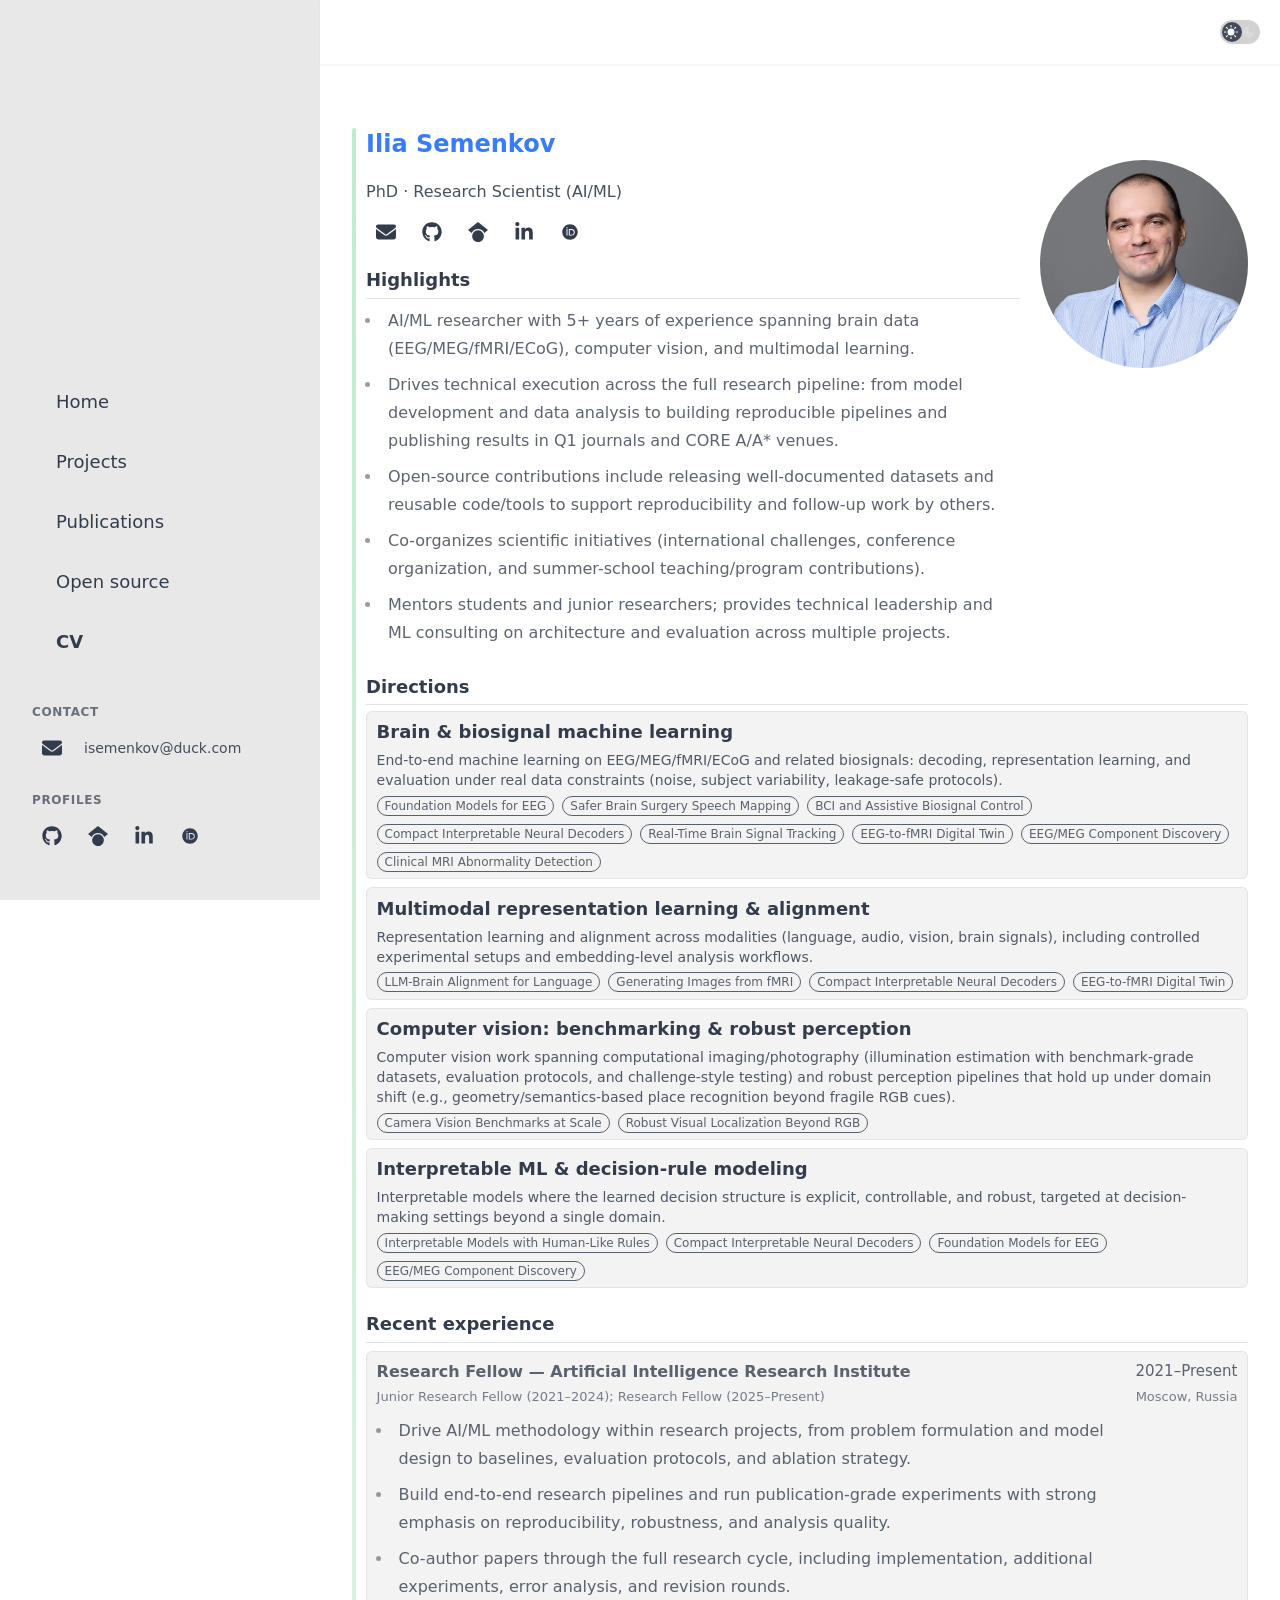
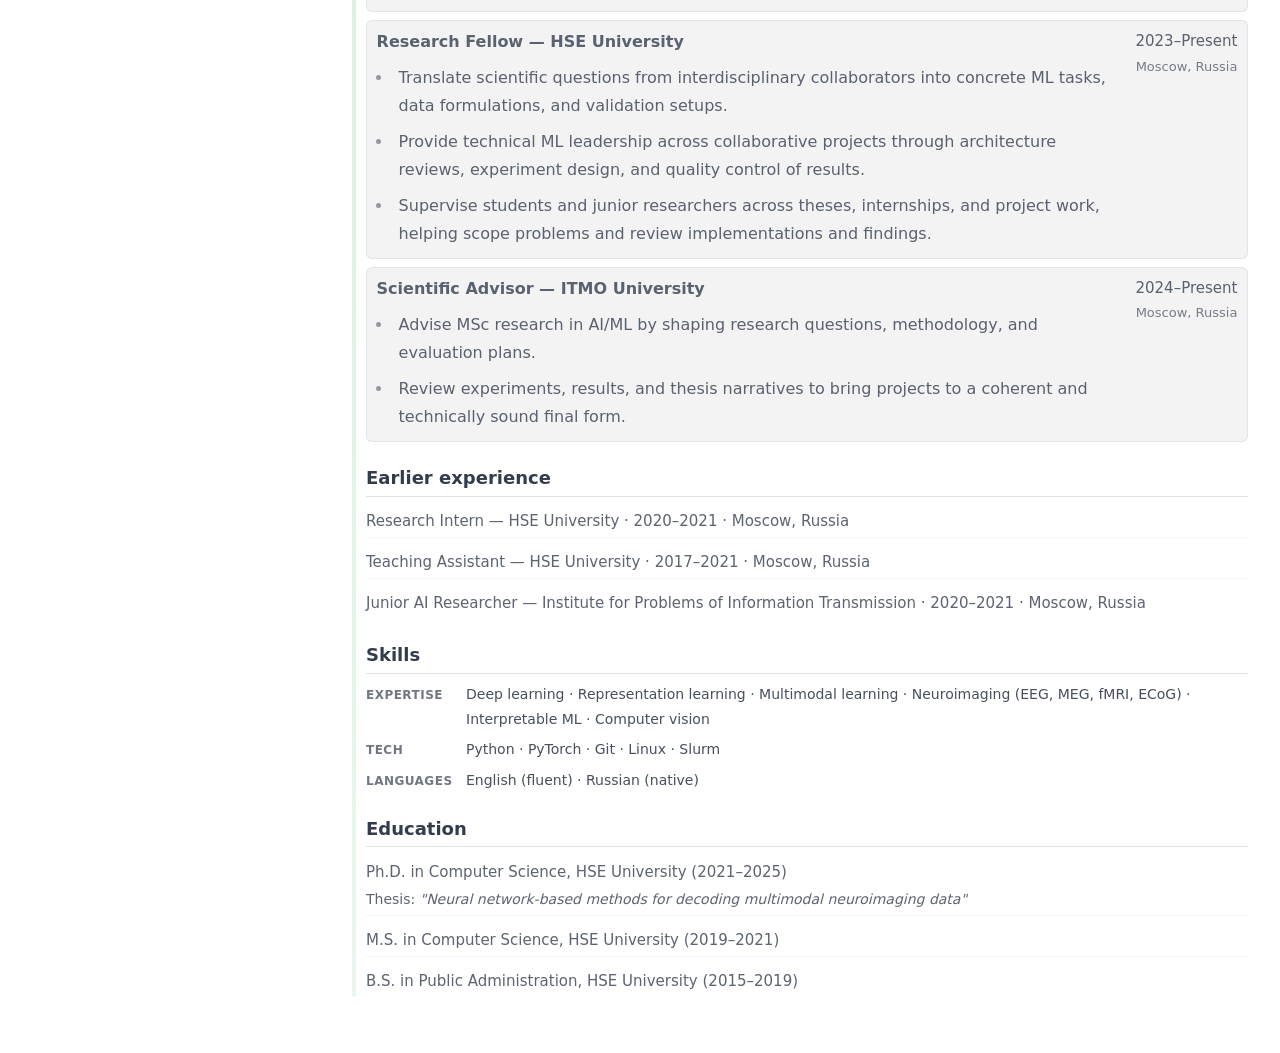
==== cv/index.html @ 621be218 "Adjust dark theme toggle on mobile and remove background bleeding" ====
<!DOCTYPE html><html lang="en" data-astro-cid-sckkx6r4> <head><meta name="astro-view-transitions-enabled" content="true"><meta name="astro-view-transitions-fallback" content="animate"><script type="module" src="/_astro/ClientRouter.astro_astro_type_script_index_0_lang.QW52Ox2j.js"></script><meta charset="utf-8"><meta name="viewport" content="width=device-width,initial-scale=1"><link rel="icon" type="image/svg+xml" href="data:image/svg+xml,<svg xmlns=%22http://www.w3.org/2000/svg%22 viewBox=%220 0 100 100%22><text y=%22.9em%22 font-size=%2290%22>🎓</text></svg>"><meta name="generator" content="Astro v5.15.9"><!-- Sitemap --><link rel="sitemap" href="/sitemap-index.xml"><!-- Canonical URL --><link rel="canonical" href="https://ivsemenkov.github.io/cv/"><!-- Primary Meta Tags --><title>Ilia Semenkov: CV</title><meta name="title" content="Ilia Semenkov: CV"><meta name="description" content="Ilia Semenkov, PhD is a research fellow at the Artificial Intelligence Research Institute, HSE University."><!-- Open Graph / Facebook --><meta property="og:type" content="website"><meta property="og:url" content="https://ivsemenkov.github.io/cv/"><meta property="og:title" content="Ilia Semenkov: CV"><meta property="og:description" content="Ilia Semenkov, PhD is a research fellow at the Artificial Intelligence Research Institute, HSE University."><meta property="og:image" content="https://ivsemenkov.github.io/favicon.svg"><!-- Twitter --><meta property="twitter:card" content="summary_large_image"><meta property="twitter:url" content="https://ivsemenkov.github.io/cv/"><meta property="twitter:title" content="Ilia Semenkov: CV"><meta property="twitter:description" content="Ilia Semenkov, PhD is a research fellow at the Artificial Intelligence Research Institute, HSE University."><meta property="twitter:image" content="https://ivsemenkov.github.io/favicon.svg"><!-- Theme: one script, capture-phase click so toggle always wins. --><script>(function(){const lightTheme = "emerald";
const darkTheme = "night";

  var KEY = 'theme';
  var valid = [lightTheme, darkTheme];
  function getStored() {
    var s = localStorage.getItem(KEY);
    if (valid.indexOf(s) >= 0) return s;
    if (s) localStorage.setItem(KEY, lightTheme);
    return lightTheme;
  }
  function apply() {
    var cur = getStored();
    document.documentElement.setAttribute('data-theme', cur);
    document.documentElement.setAttribute('data-theme-mode', cur === darkTheme ? 'dark' : 'light');
  }
  function syncThemeMode() {
    var cur = document.documentElement.getAttribute('data-theme');
    if (cur) document.documentElement.setAttribute('data-theme-mode', cur === darkTheme ? 'dark' : 'light');
  }
  function syncCheckbox() {
    var cur = document.documentElement.getAttribute('data-theme');
    syncThemeMode();
    var toggles = document.querySelectorAll('[data-toggle-theme]');
    for (var i = 0; i < toggles.length; i++) {
      var el = toggles[i];
      var list = (el.getAttribute('data-toggle-theme') || '').split(',').map(function(s) { return s.trim(); });
      if (list.length < 2) continue;
      var isDark = (cur === list[0]);
      var input = el.querySelector('input[type="checkbox"]');
      if (input) input.checked = isDark;
    }
  }
  function onToggleClick(ev) {
    var el = ev.target && ev.target.closest && ev.target.closest('[data-toggle-theme]');
    if (!el) return;
    ev.preventDefault();
    ev.stopPropagation();
    var list = (el.getAttribute('data-toggle-theme') || '').split(',').map(function(s) { return s.trim(); });
    if (list.length < 2) return;
    var cur = document.documentElement.getAttribute('data-theme');
    var next = (cur === list[0]) ? list[1] : list[0];
    localStorage.setItem(KEY, next);
    document.documentElement.setAttribute('data-theme', next);
    syncCheckbox();
  }
  apply();
  syncCheckbox();
  var observer = new MutationObserver(function() {
    syncCheckbox();
  });
  observer.observe(document.documentElement, {
    attributes: true,
    attributeFilter: ['data-theme']
  });
  document.addEventListener('click', onToggleClick, true);
  document.addEventListener('DOMContentLoaded', function() {
    syncCheckbox();
    setTimeout(syncCheckbox, 50);
  });
  document.addEventListener('astro:after-swap', function() {
    apply();
    syncCheckbox();
    [50, 150, 350, 600].forEach(function(ms) { setTimeout(syncCheckbox, ms); });
  });
})();</script><link rel="stylesheet" href="/_astro/cv.-ypf4bYG.css">
<link rel="stylesheet" href="/_astro/cv.c-vnAfqX.css"></head> <body data-astro-cid-sckkx6r4> <div class="bg-base-100 drawer lg:drawer-open " data-astro-cid-sckkx6r4> <input id="my-drawer" type="checkbox" class="drawer-toggle" data-astro-cid-sckkx6r4> <!-- Drawer content --> <div class="drawer-content bg-base-100" data-astro-cid-sckkx6r4> <div class="app-topbar sticky top-0 z-50 bg-base-100/95 text-base-content shadow-sm backdrop-blur supports-[backdrop-filter]:bg-base-100/80" data-astro-cid-sckkx6r4> <nav class="navbar app-navbar" data-astro-cid-sckkx6r4> <div class="navbar-start shrink-0" data-astro-cid-sckkx6r4>  <label for="my-drawer" class="btn btn-square btn-ghost lg:hidden" data-astro-cid-sckkx6r4> <!--
Pass any SVG icon as children (recommended width/height : w-6 h-6 or size-6)
By default, it's using your primary color for styling
--><div class="w-12 h-12 inline-flex items-center justify-center rounded-xl bg-primary/20 text-primary">  <svg xmlns="http://www.w3.org/2000/svg" fill="none" viewBox="0 0 24 24" stroke-width="1.5" class="size-6 stroke-current" data-astro-cid-sckkx6r4> <path stroke-linecap="round" stroke-linejoin="round" d="M3.75 6.75h16.5M3.75 12h16.5m-16.5 5.25h16.5" data-astro-cid-sckkx6r4></path> </svg>  </div> </label> </div> <div class="navbar-center min-w-0 flex-1 justify-center lg:hidden px-2" data-astro-cid-sckkx6r4> <span class="navbar-center-title truncate text-base font-black sm:text-lg" title="PhD · Research Scientist (AI/ML) Ilia Semenkov" data-astro-cid-sckkx6r4> Ilia Semenkov </span> </div> <div class="navbar-end app-navbar-end shrink-0" data-astro-cid-sckkx6r4> <button type="button" class="theme-toggle grid cursor-pointer place-items-center" data-toggle-theme="night,emerald" aria-label="Toggle theme" data-astro-cid-ygdvpqmu data-astro-transition-persist="astro-ucnox4ks-1"> <span class="theme-toggle-knob" aria-hidden="true" data-astro-cid-ygdvpqmu></span> <svg class="theme-icon-sun stroke-base-100 fill-base-100 col-start-1 row-start-1 transition-opacity" xmlns="http://www.w3.org/2000/svg" width="14" height="14" viewBox="0 0 24 24" fill="none" stroke="currentColor" stroke-width="2" stroke-linecap="round" stroke-linejoin="round" data-astro-cid-ygdvpqmu> <circle cx="12" cy="12" r="5" data-astro-cid-ygdvpqmu></circle> <path d="M12 1v2M12 21v2M4.2 4.2l1.4 1.4M18.4 18.4l1.4 1.4M1 12h2M21 12h2M4.2 19.8l1.4-1.4M18.4 5.6l1.4-1.4" data-astro-cid-ygdvpqmu></path> </svg> <svg class="theme-icon-moon stroke-base-100 fill-base-100 col-start-2 row-start-1 transition-opacity" xmlns="http://www.w3.org/2000/svg" width="14" height="14" viewBox="0 0 24 24" fill="none" stroke="currentColor" stroke-width="2" stroke-linecap="round" stroke-linejoin="round" data-astro-cid-ygdvpqmu> <path d="M21 12.79A9 9 0 1 1 11.21 3 7 7 0 0 0 21 12.79z" data-astro-cid-ygdvpqmu></path> </svg> </button>  </div> </nav> </div> <main class="app-main mx-auto flex max-w-full flex-col px-4 py-6 sm:px-6 sm:py-8 lg:max-w-5xl lg:px-8 lg:pt-16" data-astro-cid-sckkx6r4> <!-- Page content -->  <article class="cv-page prose max-w-none" data-astro-cid-zuwcdr5b> <div class="cv-column" data-astro-cid-zuwcdr5b> <!-- Two columns: content cell (header + Highlights) and image cell; then full-width content below --> <div class="cv-top-grid" data-astro-cid-zuwcdr5b> <header class="cv-header cv-grid-header" data-astro-cid-zuwcdr5b> <h1 class="text-2xl font-bold mb-1 text-secondary" data-astro-cid-zuwcdr5b>Ilia Semenkov</h1> <p class="text-base text-base-content/90 mb-2" data-astro-cid-zuwcdr5b>PhD · Research Scientist (AI/ML)</p> <div class="cv-links mb-2" data-astro-cid-zuwcdr5b> <div class="flex flex-wrap items-center justify-start gap-1.5"> <a href="mailto:isemenkov@duck.com" class="size-10 inline-flex items-center justify-center rounded-xl hover:bg-primary/20 transition-all duration-300" aria-label="Email"> <svg viewBox="0 0 512 512" class="size-5" fill="currentColor"><!--!Font Awesome Free 6.7.2 by @fontawesome - https://fontawesome.com License - https://fontawesome.com/license/free Copyright 2025 Fonticons, Inc.--><path d="M48 64C21.5 64 0 85.5 0 112c0 15.1 7.1 29.3 19.2 38.4L236.8 313.6c11.4 8.5 27 8.5 38.4 0L492.8 150.4c12.1-9.1 19.2-23.3 19.2-38.4c0-26.5-21.5-48-48-48L48 64zM0 176L0 384c0 35.3 28.7 64 64 64l384 0c35.3 0 64-28.7 64-64l0-208L294.4 339.2c-22.8 17.1-54 17.1-76.8 0L0 176z" /></svg> </a> <a href="https://github.com/ivsemenkov" target="_blank" rel="noopener noreferrer" class="size-10 inline-flex items-center justify-center rounded-xl hover:bg-primary/20 transition-all duration-300" aria-label="GitHub"> <svg viewBox="0 0 496 512" class="size-5" fill="currentColor"><!--!Font Awesome Free 6.7.2 by @fontawesome - https://fontawesome.com License - https://fontawesome.com/license/free Copyright 2025 Fonticons, Inc.--><path d="M165.9 397.4c0 2-2.3 3.6-5.2 3.6-3.3 .3-5.6-1.3-5.6-3.6 0-2 2.3-3.6 5.2-3.6 3-.3 5.6 1.3 5.6 3.6zm-31.1-4.5c-.7 2 1.3 4.3 4.3 4.9 2.6 1 5.6 0 6.2-2s-1.3-4.3-4.3-5.2c-2.6-.7-5.5 .3-6.2 2.3zm44.2-1.7c-2.9 .7-4.9 2.6-4.6 4.9 .3 2 2.9 3.3 5.9 2.6 2.9-.7 4.9-2.6 4.6-4.6-.3-1.9-3-3.2-5.9-2.9zM244.8 8C106.1 8 0 113.3 0 252c0 110.9 69.8 205.8 169.5 239.2 12.8 2.3 17.3-5.6 17.3-12.1 0-6.2-.3-40.4-.3-61.4 0 0-70 15-84.7-29.8 0 0-11.4-29.1-27.8-36.6 0 0-22.9-15.7 1.6-15.4 0 0 24.9 2 38.6 25.8 21.9 38.6 58.6 27.5 72.9 20.9 2.3-16 8.8-27.1 16-33.7-55.9-6.2-112.3-14.3-112.3-110.5 0-27.5 7.6-41.3 23.6-58.9-2.6-6.5-11.1-33.3 2.6-67.9 20.9-6.5 69 27 69 27 20-5.6 41.5-8.5 62.8-8.5s42.8 2.9 62.8 8.5c0 0 48.1-33.6 69-27 13.7 34.7 5.2 61.4 2.6 67.9 16 17.7 25.8 31.5 25.8 58.9 0 96.5-58.9 104.2-114.8 110.5 9.2 7.9 17 22.9 17 46.4 0 33.7-.3 75.4-.3 83.6 0 6.5 4.6 14.4 17.3 12.1C428.2 457.8 496 362.9 496 252 496 113.3 383.5 8 244.8 8zM97.2 352.9c-1.3 1-1 3.3 .7 5.2 1.6 1.6 3.9 2.3 5.2 1 1.3-1 1-3.3-.7-5.2-1.6-1.6-3.9-2.3-5.2-1zm-10.8-8.1c-.7 1.3 .3 2.9 2.3 3.9 1.6 1 3.6 .7 4.3-.7 .7-1.3-.3-2.9-2.3-3.9-2-.6-3.6-.3-4.3 .7zm32.4 35.6c-1.6 1.3-1 4.3 1.3 6.2 2.3 2.3 5.2 2.6 6.5 1 1.3-1.3 .7-4.3-1.3-6.2-2.2-2.3-5.2-2.6-6.5-1zm-11.4-14.7c-1.6 1-1.6 3.6 0 5.9 1.6 2.3 4.3 3.3 5.6 2.3 1.6-1.3 1.6-3.9 0-6.2-1.4-2.3-4-3.3-5.6-2z" /></svg> </a> <a href="https://scholar.google.com/citations?user=fR4qppEAAAAJ" target="_blank" rel="noopener noreferrer" class="size-10 inline-flex items-center justify-center rounded-xl hover:bg-primary/20 transition-all duration-300" aria-label="Google Scholar"> <svg viewBox="0 0 512 512" class="size-5" fill="currentColor"><!--!Font Awesome Free 6.7.2 by @fontawesome - https://fontawesome.com License - https://fontawesome.com/license/free Copyright 2025 Fonticons, Inc.--><path d="M390.9 298.5c0 0 0 .1 .1 .1c9.2 19.4 14.4 41.1 14.4 64C405.3 445.1 338.5 512 256 512s-149.3-66.9-149.3-149.3c0-22.9 5.2-44.6 14.4-64h0c1.7-3.6 3.6-7.2 5.6-10.7c4.4-7.6 9.4-14.7 15-21.3c27.4-32.6 68.5-53.3 114.4-53.3c33.6 0 64.6 11.1 89.6 29.9c9.1 6.9 17.4 14.7 24.8 23.5c5.6 6.6 10.6 13.8 15 21.3c2 3.4 3.8 7 5.5 10.5zm26.4-18.8c-30.1-58.4-91-98.4-161.3-98.4s-131.2 40-161.3 98.4L0 202.7 256 0 512 202.7l-94.7 77.1z" /></svg> </a> <a href="https://www.linkedin.com/in/ilia-semenkov-588487223/" target="_blank" rel="noopener noreferrer" class="size-10 inline-flex items-center justify-center rounded-xl hover:bg-primary/20 transition-all duration-300" aria-label="LinkedIn"> <svg viewBox="0 0 448 512" class="size-5" fill="currentColor"><!--!Font Awesome Free 6.7.2 by @fontawesome - https://fontawesome.com License - https://fontawesome.com/license/free Copyright 2025 Fonticons, Inc.--><path d="M100.3 448H7.4V148.9h92.9zM53.8 108.1C24.1 108.1 0 83.5 0 53.8a53.8 53.8 0 0 1 107.6 0c0 29.7-24.1 54.3-53.8 54.3zM447.9 448h-92.7V302.4c0-34.7-.7-79.2-48.3-79.2-48.3 0-55.7 37.7-55.7 76.7V448h-92.8V148.9h89.1v40.8h1.3c12.4-23.5 42.7-48.3 87.9-48.3 94 0 111.3 61.9 111.3 142.3V448z" /></svg> </a> <a href="https://orcid.org/0000-0003-1515-7062" target="_blank" rel="noopener noreferrer" class="size-10 inline-flex items-center justify-center rounded-xl hover:bg-primary/20 transition-all duration-300" aria-label="ORCID"> <svg viewBox="0 0 640 640" class="size-5" fill="currentColor"><!--!Font Awesome Free v7.0.0 by @fontawesome - https://fontawesome.com License - https://fontawesome.com/license/free Copyright 2025 Fonticons, Inc.--><path d="M358.7 252.2L312.8 252.2L312.8 406L360.3 406C427.9 406 443.4 354.7 443.4 329.1C443.4 287.5 416.9 252.2 358.7 252.2zM320 72C183 72 72 183 72 320C72 457 183 568 320 568C457 568 568 457 568 320C568 183 457 72 320 72zM239.2 432.8L209.4 432.8L209.4 225.3L239.2 225.3L239.2 432.8zM224.3 162.5C235.1 162.5 243.9 171.3 243.9 182.1C243.9 192.9 235.1 201.7 224.3 201.7C213.5 201.7 204.7 192.9 204.7 182.1C204.7 171.3 213.5 162.5 224.3 162.5zM364 433L283 433L283 225.3L363.6 225.3C440.3 225.3 474 280.1 474 329.2C474 382.5 432.3 433.1 364 433.1z" /></svg> </a> </div> </div>  </header> <div class="cv-pic-cell" data-astro-cid-zuwcdr5b> <img src="/_astro/profile_pictures.Dmzy9cGh_Z13DIDM.webp" alt="Profile picture of Ilia Semenkov" data-astro-cid-zuwcdr5b="true" loading="lazy" decoding="async" fetchpriority="auto" width="448" height="448" class="cv-profile-img mask mask-circle"> </div> <section class="cv-section cv-grid-highlights" aria-labelledby="highlights-heading" data-astro-cid-zuwcdr5b> <h2 id="highlights-heading" class="cv-h2" data-astro-cid-zuwcdr5b>Highlights</h2> <ul class="cv-bullets" data-astro-cid-zuwcdr5b> <li key="h-0-AI/ML researcher with 5+ years of experi" data-astro-cid-zuwcdr5b>AI/ML researcher with 5+ years of experience spanning brain data (EEG/MEG/fMRI/ECoG), computer vision, and multimodal learning.</li><li key="h-1-Drives technical execution across the fu" data-astro-cid-zuwcdr5b>Drives technical execution across the full research pipeline: from model development and data analysis to building reproducible pipelines and publishing results in Q1 journals and CORE A/A* venues.</li><li key="h-2-Open-source contributions include releas" data-astro-cid-zuwcdr5b>Open-source contributions include releasing well-documented datasets and reusable code/tools to support reproducibility and follow-up work by others.</li><li key="h-3-Co-organizes scientific initiatives (int" data-astro-cid-zuwcdr5b>Co-organizes scientific initiatives (international challenges, conference organization, and summer-school teaching/program contributions).</li><li key="h-4-Mentors students and junior researchers;" data-astro-cid-zuwcdr5b>Mentors students and junior researchers; provides technical leadership and ML consulting on architecture and evaluation across multiple projects.</li> </ul> </section> </div> <!-- Full-width content below the two-column block --> <div class="cv-full-width" data-astro-cid-zuwcdr5b> <!-- 3) Directions (from cv.yaml) --> <section class="cv-section" aria-labelledby="directions-heading" data-astro-cid-zuwcdr5b> <h2 id="directions-heading" class="cv-h2" data-astro-cid-zuwcdr5b>Directions</h2> <div class="cv-cards" data-astro-cid-zuwcdr5b> <div class="cv-card-compact" data-astro-cid-zuwcdr5b> <h3 class="text-lg font-semibold" data-astro-cid-zuwcdr5b>Brain &amp; biosignal machine learning</h3> <p class="text-sm text-base-content/85" data-astro-cid-zuwcdr5b>End-to-end machine learning on EEG/MEG/fMRI/ECoG and related biosignals: decoding, representation learning, and evaluation under real data constraints (noise, subject variability, leakage-safe protocols).</p> <div class="cv-directions-pills flex flex-wrap gap-2 items-center" data-astro-cid-zuwcdr5b> <a href="/projects#project-eeg-foundation-models" class="badge badge-sm badge-outline link" title="Foundation Models for EEG" data-astro-reload data-astro-cid-zuwcdr5b> Foundation Models for EEG </a><a href="/projects#project-ecog-speech-mapping" class="badge badge-sm badge-outline link" title="Safer Brain Surgery Speech Mapping" data-astro-reload data-astro-cid-zuwcdr5b> Safer Brain Surgery Speech Mapping </a><a href="/projects#project-assistive-control-and-closed-loop-biosignals" class="badge badge-sm badge-outline link" title="BCI and Assistive Biosignal Control" data-astro-reload data-astro-cid-zuwcdr5b> BCI and Assistive Biosignal Control </a><a href="/projects#project-brain-stimulus-alignment-compact-interpretable" class="badge badge-sm badge-outline link" title="Compact Interpretable Neural Decoders" data-astro-reload data-astro-cid-zuwcdr5b> Compact Interpretable Neural Decoders </a><a href="/projects#project-real-time-neural-filtering-low-latency" class="badge badge-sm badge-outline link" title="Real-Time Brain Signal Tracking" data-astro-reload data-astro-cid-zuwcdr5b> Real-Time Brain Signal Tracking </a><a href="/projects#project-eeg-fmri-cross-modality-bold-decoding" class="badge badge-sm badge-outline link" title="EEG-to-fMRI Digital Twin" data-astro-reload data-astro-cid-zuwcdr5b> EEG-to-fMRI Digital Twin </a><a href="/projects#project-redisca-eeg-meg-component-discovery" class="badge badge-sm badge-outline link" title="EEG/MEG Component Discovery" data-astro-reload data-astro-cid-zuwcdr5b> EEG/MEG Component Discovery </a><a href="/projects#project-clinical-mri-structural-classification" class="badge badge-sm badge-outline link" title="Clinical MRI Abnormality Detection" data-astro-reload data-astro-cid-zuwcdr5b> Clinical MRI Abnormality Detection </a>  </div> </div><div class="cv-card-compact" data-astro-cid-zuwcdr5b> <h3 class="text-lg font-semibold" data-astro-cid-zuwcdr5b>Multimodal representation learning &amp; alignment</h3> <p class="text-sm text-base-content/85" data-astro-cid-zuwcdr5b>Representation learning and alignment across modalities (language, audio, vision, brain signals), including controlled experimental setups and embedding-level analysis workflows.</p> <div class="cv-directions-pills flex flex-wrap gap-2 items-center" data-astro-cid-zuwcdr5b> <a href="/projects#project-signal-dataset-language-eeg" class="badge badge-sm badge-outline link" title="LLM-Brain Alignment for Language" data-astro-reload data-astro-cid-zuwcdr5b> LLM-Brain Alignment for Language </a><a href="/projects#project-fmri-decoding-and-generative-models" class="badge badge-sm badge-outline link" title="Generating Images from fMRI" data-astro-reload data-astro-cid-zuwcdr5b> Generating Images from fMRI </a><a href="/projects#project-brain-stimulus-alignment-compact-interpretable" class="badge badge-sm badge-outline link" title="Compact Interpretable Neural Decoders" data-astro-reload data-astro-cid-zuwcdr5b> Compact Interpretable Neural Decoders </a><a href="/projects#project-eeg-fmri-cross-modality-bold-decoding" class="badge badge-sm badge-outline link" title="EEG-to-fMRI Digital Twin" data-astro-reload data-astro-cid-zuwcdr5b> EEG-to-fMRI Digital Twin </a>  </div> </div><div class="cv-card-compact" data-astro-cid-zuwcdr5b> <h3 class="text-lg font-semibold" data-astro-cid-zuwcdr5b>Computer vision: benchmarking &amp; robust perception</h3> <p class="text-sm text-base-content/85" data-astro-cid-zuwcdr5b>Computer vision work spanning computational imaging/photography (illumination estimation with benchmark-grade datasets, evaluation protocols, and challenge-style testing) and robust perception pipelines that hold up under domain shift (e.g., geometry/semantics-based place recognition beyond fragile RGB cues).</p> <div class="cv-directions-pills flex flex-wrap gap-2 items-center" data-astro-cid-zuwcdr5b> <a href="/projects#project-illumination-estimation-datasets-benchmarks" class="badge badge-sm badge-outline link" title="Camera Vision Benchmarks at Scale" data-astro-reload data-astro-cid-zuwcdr5b> Camera Vision Benchmarks at Scale </a><a href="/projects#project-visual-place-recognition-depth-semantics" class="badge badge-sm badge-outline link" title="Robust Visual Localization Beyond RGB" data-astro-reload data-astro-cid-zuwcdr5b> Robust Visual Localization Beyond RGB </a>  </div> </div><div class="cv-card-compact" data-astro-cid-zuwcdr5b> <h3 class="text-lg font-semibold" data-astro-cid-zuwcdr5b>Interpretable ML &amp; decision-rule modeling</h3> <p class="text-sm text-base-content/85" data-astro-cid-zuwcdr5b>Interpretable models where the learned decision structure is explicit, controllable, and robust, targeted at decision-making settings beyond a single domain.</p> <div class="cv-directions-pills flex flex-wrap gap-2 items-center" data-astro-cid-zuwcdr5b> <a href="/projects#project-interpretable-ml-rules-comparisons" class="badge badge-sm badge-outline link" title="Interpretable Models with Human-Like Rules" data-astro-reload data-astro-cid-zuwcdr5b> Interpretable Models with Human-Like Rules </a><a href="/projects#project-brain-stimulus-alignment-compact-interpretable" class="badge badge-sm badge-outline link" title="Compact Interpretable Neural Decoders" data-astro-reload data-astro-cid-zuwcdr5b> Compact Interpretable Neural Decoders </a><a href="/projects#project-eeg-foundation-models" class="badge badge-sm badge-outline link" title="Foundation Models for EEG" data-astro-reload data-astro-cid-zuwcdr5b> Foundation Models for EEG </a><a href="/projects#project-redisca-eeg-meg-component-discovery" class="badge badge-sm badge-outline link" title="EEG/MEG Component Discovery" data-astro-reload data-astro-cid-zuwcdr5b> EEG/MEG Component Discovery </a>  </div> </div> </div> </section> <!-- 4) Recent experience --> <section class="cv-section" aria-labelledby="experience-selected-heading" data-astro-cid-zuwcdr5b> <h2 id="experience-selected-heading" class="cv-h2" data-astro-cid-zuwcdr5b>Recent experience</h2> <div class="cv-experience-cards" data-astro-cid-zuwcdr5b> <div class="cv-card-compact cv-exp-card" data-astro-cid-zuwcdr5b> <div class="cv-exp-card-body" data-astro-cid-zuwcdr5b> <div class="cv-exp-card-main" data-astro-cid-zuwcdr5b> <span class="cv-exp-card-title" data-astro-cid-zuwcdr5b>Research Fellow — Artificial Intelligence Research Institute</span> <p class="cv-exp-continuity" data-astro-cid-zuwcdr5b>Junior Research Fellow (2021–2024); Research Fellow (2025–Present)</p>   <ul class="cv-bullets" data-astro-cid-zuwcdr5b> <li key="b-0-Drive AI/ML methodology within research projects, " data-astro-cid-zuwcdr5b>Drive AI/ML methodology within research projects, from problem formulation and model design to baselines, evaluation protocols, and ablation strategy.</li><li key="b-1-Build end-to-end research pipelines and run public" data-astro-cid-zuwcdr5b>Build end-to-end research pipelines and run publication-grade experiments with strong emphasis on reproducibility, robustness, and analysis quality.</li><li key="b-2-Co-author papers through the full research cycle, " data-astro-cid-zuwcdr5b>Co-author papers through the full research cycle, including implementation, additional experiments, error analysis, and revision rounds.</li> </ul>   </div> <div class="cv-exp-card-aside" data-astro-cid-zuwcdr5b> <span class="cv-exp-card-dates" data-astro-cid-zuwcdr5b>2021–Present</span> <span class="cv-exp-card-location" data-astro-cid-zuwcdr5b>Moscow, Russia</span> </div> </div> </div><div class="cv-card-compact cv-exp-card" data-astro-cid-zuwcdr5b> <div class="cv-exp-card-body" data-astro-cid-zuwcdr5b> <div class="cv-exp-card-main" data-astro-cid-zuwcdr5b> <span class="cv-exp-card-title" data-astro-cid-zuwcdr5b>Research Fellow — HSE University</span>    <ul class="cv-bullets" data-astro-cid-zuwcdr5b> <li key="b-0-Translate scientific questions from interdisciplin" data-astro-cid-zuwcdr5b>Translate scientific questions from interdisciplinary collaborators into concrete ML tasks, data formulations, and validation setups.</li><li key="b-1-Provide technical ML leadership across collaborati" data-astro-cid-zuwcdr5b>Provide technical ML leadership across collaborative projects through architecture reviews, experiment design, and quality control of results.</li><li key="b-2-Supervise students and junior researchers across t" data-astro-cid-zuwcdr5b>Supervise students and junior researchers across theses, internships, and project work, helping scope problems and review implementations and findings.</li> </ul>   </div> <div class="cv-exp-card-aside" data-astro-cid-zuwcdr5b> <span class="cv-exp-card-dates" data-astro-cid-zuwcdr5b>2023–Present</span> <span class="cv-exp-card-location" data-astro-cid-zuwcdr5b>Moscow, Russia</span> </div> </div> </div><div class="cv-card-compact cv-exp-card" data-astro-cid-zuwcdr5b> <div class="cv-exp-card-body" data-astro-cid-zuwcdr5b> <div class="cv-exp-card-main" data-astro-cid-zuwcdr5b> <span class="cv-exp-card-title" data-astro-cid-zuwcdr5b>Scientific Advisor — ITMO University</span>    <ul class="cv-bullets" data-astro-cid-zuwcdr5b> <li key="b-0-Advise MSc research in AI/ML by shaping research q" data-astro-cid-zuwcdr5b>Advise MSc research in AI/ML by shaping research questions, methodology, and evaluation plans.</li><li key="b-1-Review experiments, results, and thesis narratives" data-astro-cid-zuwcdr5b>Review experiments, results, and thesis narratives to bring projects to a coherent and technically sound final form.</li> </ul>   </div> <div class="cv-exp-card-aside" data-astro-cid-zuwcdr5b> <span class="cv-exp-card-dates" data-astro-cid-zuwcdr5b>2024–Present</span> <span class="cv-exp-card-location" data-astro-cid-zuwcdr5b>Moscow, Russia</span> </div> </div> </div> </div> </section> <!-- 5) Earlier experience — Condensed --> <section class="cv-section" aria-labelledby="earlier-experience-heading" data-astro-cid-zuwcdr5b> <h2 id="earlier-experience-heading" class="cv-h2" data-astro-cid-zuwcdr5b>Earlier experience</h2> <ul class="cv-condensed-list" data-astro-cid-zuwcdr5b> <li key="HSE University-Research Intern-2020-04" data-astro-cid-zuwcdr5b> Research Intern — HSE University · 2020–2021  · Moscow, Russia </li><li key="HSE University-Teaching Assistant-2017-01" data-astro-cid-zuwcdr5b> Teaching Assistant — HSE University · 2017–2021  · Moscow, Russia </li><li key="Institute for Problems of Information Transmission-Junior AI Researcher-2020-02" data-astro-cid-zuwcdr5b> Junior AI Researcher — Institute for Problems of Information Transmission · 2020–2021  · Moscow, Russia </li> </ul> </section> <!-- Skills (Expertise, Tech, Languages) — above Education --> <section class="cv-section cv-skills-section" aria-labelledby="skills-heading" data-astro-cid-zuwcdr5b> <h2 id="skills-heading" class="cv-h2" data-astro-cid-zuwcdr5b>Skills</h2> <div class="cv-skills-subs" data-astro-cid-zuwcdr5b> <div class="cv-skills-sub" data-astro-cid-zuwcdr5b> <span class="cv-skills-sub-label" data-astro-cid-zuwcdr5b>Expertise</span> <span class="cv-skills-sub-items" data-astro-cid-zuwcdr5b>Deep learning · Representation learning · Multimodal learning · Neuroimaging (EEG, MEG, fMRI, ECoG) · Interpretable ML · Computer vision</span> </div> <div class="cv-skills-sub" data-astro-cid-zuwcdr5b> <span class="cv-skills-sub-label" data-astro-cid-zuwcdr5b>Tech</span> <span class="cv-skills-sub-items" data-astro-cid-zuwcdr5b>Python · PyTorch · Git · Linux · Slurm</span> </div> <div class="cv-skills-sub" data-astro-cid-zuwcdr5b> <span class="cv-skills-sub-label" data-astro-cid-zuwcdr5b>Languages</span> <span class="cv-skills-sub-items" data-astro-cid-zuwcdr5b>English (fluent) · Russian (native)</span> </div> </div> </section> <!-- Education --> <section class="cv-section" aria-labelledby="education-heading" data-astro-cid-zuwcdr5b> <h2 id="education-heading" class="cv-h2" data-astro-cid-zuwcdr5b>Education</h2> <ul class="cv-condensed-list cv-education-list" data-astro-cid-zuwcdr5b> <li key="HSE University-Ph.D.-2025" class="cv-education-item" data-astro-cid-zuwcdr5b> <span class="cv-education-main" data-astro-cid-zuwcdr5b>Ph.D. in Computer Science, HSE University (2021–2025)</span> <p class="cv-education-thesis" data-astro-cid-zuwcdr5b>Thesis: <cite class="cv-education-thesis-title" data-astro-cid-zuwcdr5b>"Neural network-based methods for decoding multimodal neuroimaging data"</cite></p> </li><li key="HSE University-M.S.-2021" class="cv-education-item" data-astro-cid-zuwcdr5b> <span class="cv-education-main" data-astro-cid-zuwcdr5b>M.S. in Computer Science, HSE University (2019–2021)</span>  </li><li key="HSE University-B.S.-2019" class="cv-education-item" data-astro-cid-zuwcdr5b> <span class="cv-education-main" data-astro-cid-zuwcdr5b>B.S. in Public Administration, HSE University (2015–2019)</span>  </li> </ul> </section> </div> </div> </article>  </main> </div> <!-- Drawer side --> <div class="drawer-side z-40" data-astro-cid-sckkx6r4> <label for="my-drawer" aria-label="close sidebar" class="drawer-overlay" data-astro-cid-sckkx6r4></label> <aside class="mobile-drawer-panel flex min-h-[100dvh] w-[20rem] max-w-[85vw] flex-col overflow-y-auto overscroll-contain bg-base-200 px-4 pt-4 pb-[max(env(safe-area-inset-bottom),5rem)] text-base-content lg:pb-[calc(env(safe-area-inset-bottom)+0.75rem)]" data-astro-cid-o5wx45wj> <div class="my-4 flex h-full flex-col gap-8 lg:my-8" data-astro-cid-o5wx45wj> <div data-astro-cid-o5wx45wj> <!-- Same block on every page: visible on Projects/Publications/Open source, invisible on Home/CV so nav aligns exactly --> <div class="navbar-top-block flex justify-center items-center flex-col navbar-top-invisible" data-astro-cid-o5wx45wj> <img src="/_astro/profile_pictures.Dmzy9cGh_Z1RyMHF.webp" alt data-astro-cid-o5wx45wj="true" loading="lazy" decoding="async" fetchpriority="auto" width="1756" height="1615" class="mask mask-circle size-44"> <h1 class="text-lg font-black mt-8 hidden lg:block" data-astro-cid-o5wx45wj> <span class="block" data-astro-cid-o5wx45wj>Ilia Semenkov</span> <span class="block text-base font-normal opacity-80" data-astro-cid-o5wx45wj>PhD · Research Scientist (AI/ML)</span> </h1> </div> <div class="mx-4 mt-8 lg:mt-16" data-astro-cid-o5wx45wj> <ul class="menu menu-md grow shrink space-y-4 overflow-y-auto pb-2" data-astro-cid-o5wx45wj> <li data-astro-cid-o5wx45wj><a href="/" class="text-lg" data-astro-cid-o5wx45wj>Home</a></li> <li data-astro-cid-o5wx45wj><a href="/projects" class="text-lg" data-astro-cid-o5wx45wj>Projects</a></li> <li data-astro-cid-o5wx45wj><a href="/publications" class="text-lg" data-astro-cid-o5wx45wj>Publications</a></li> <li data-astro-cid-o5wx45wj><a href="/open-source" class="text-lg" data-astro-cid-o5wx45wj>Open source</a></li> <li data-astro-cid-o5wx45wj><a href="/cv" class="text-lg font-bold" data-astro-cid-o5wx45wj>CV</a></li> </ul> </div> </div> <div class="mx-4 space-y-6 lg:mt-auto" data-astro-cid-o5wx45wj> <div data-astro-cid-o5wx45wj> <h2 class="text-xs font-semibold uppercase tracking-wider text-base-content/70 mb-2" data-astro-cid-o5wx45wj>Contact</h2> <div class="flex items-center gap-3" data-astro-cid-o5wx45wj> <a href="mailto:isemenkov@duck.com" class="size-10 inline-flex items-center justify-center rounded-xl hover:bg-primary/20 transition-all duration-300 shrink-0" aria-label="Email" data-astro-cid-o5wx45wj> <svg viewBox="0 0 512 512" class="size-5" fill="currentColor" data-astro-cid-o5wx45wj="true"><!--!Font Awesome Free 6.7.2 by @fontawesome - https://fontawesome.com License - https://fontawesome.com/license/free Copyright 2025 Fonticons, Inc.--><path d="M48 64C21.5 64 0 85.5 0 112c0 15.1 7.1 29.3 19.2 38.4L236.8 313.6c11.4 8.5 27 8.5 38.4 0L492.8 150.4c12.1-9.1 19.2-23.3 19.2-38.4c0-26.5-21.5-48-48-48L48 64zM0 176L0 384c0 35.3 28.7 64 64 64l384 0c35.3 0 64-28.7 64-64l0-208L294.4 339.2c-22.8 17.1-54 17.1-76.8 0L0 176z" /></svg> </a> <button type="button" class="copy-email text-sm text-base-content/90 hover:text-base-content hover:underline cursor-pointer focus:outline-none focus:underline text-left" data-email="isemenkov@duck.com" title="Copy email" data-astro-cid-o5wx45wj> isemenkov@duck.com </button> </div> </div> <div data-astro-cid-o5wx45wj> <h2 class="text-xs font-semibold uppercase tracking-wider text-base-content/70 mb-2" data-astro-cid-o5wx45wj>Profiles</h2> <div class="flex flex-wrap items-center justify-start gap-1.5">  <a href="https://github.com/ivsemenkov" target="_blank" rel="noopener noreferrer" class="size-10 inline-flex items-center justify-center rounded-xl hover:bg-primary/20 transition-all duration-300" aria-label="GitHub"> <svg viewBox="0 0 496 512" class="size-5" fill="currentColor"><!--!Font Awesome Free 6.7.2 by @fontawesome - https://fontawesome.com License - https://fontawesome.com/license/free Copyright 2025 Fonticons, Inc.--><path d="M165.9 397.4c0 2-2.3 3.6-5.2 3.6-3.3 .3-5.6-1.3-5.6-3.6 0-2 2.3-3.6 5.2-3.6 3-.3 5.6 1.3 5.6 3.6zm-31.1-4.5c-.7 2 1.3 4.3 4.3 4.9 2.6 1 5.6 0 6.2-2s-1.3-4.3-4.3-5.2c-2.6-.7-5.5 .3-6.2 2.3zm44.2-1.7c-2.9 .7-4.9 2.6-4.6 4.9 .3 2 2.9 3.3 5.9 2.6 2.9-.7 4.9-2.6 4.6-4.6-.3-1.9-3-3.2-5.9-2.9zM244.8 8C106.1 8 0 113.3 0 252c0 110.9 69.8 205.8 169.5 239.2 12.8 2.3 17.3-5.6 17.3-12.1 0-6.2-.3-40.4-.3-61.4 0 0-70 15-84.7-29.8 0 0-11.4-29.1-27.8-36.6 0 0-22.9-15.7 1.6-15.4 0 0 24.9 2 38.6 25.8 21.9 38.6 58.6 27.5 72.9 20.9 2.3-16 8.8-27.1 16-33.7-55.9-6.2-112.3-14.3-112.3-110.5 0-27.5 7.6-41.3 23.6-58.9-2.6-6.5-11.1-33.3 2.6-67.9 20.9-6.5 69 27 69 27 20-5.6 41.5-8.5 62.8-8.5s42.8 2.9 62.8 8.5c0 0 48.1-33.6 69-27 13.7 34.7 5.2 61.4 2.6 67.9 16 17.7 25.8 31.5 25.8 58.9 0 96.5-58.9 104.2-114.8 110.5 9.2 7.9 17 22.9 17 46.4 0 33.7-.3 75.4-.3 83.6 0 6.5 4.6 14.4 17.3 12.1C428.2 457.8 496 362.9 496 252 496 113.3 383.5 8 244.8 8zM97.2 352.9c-1.3 1-1 3.3 .7 5.2 1.6 1.6 3.9 2.3 5.2 1 1.3-1 1-3.3-.7-5.2-1.6-1.6-3.9-2.3-5.2-1zm-10.8-8.1c-.7 1.3 .3 2.9 2.3 3.9 1.6 1 3.6 .7 4.3-.7 .7-1.3-.3-2.9-2.3-3.9-2-.6-3.6-.3-4.3 .7zm32.4 35.6c-1.6 1.3-1 4.3 1.3 6.2 2.3 2.3 5.2 2.6 6.5 1 1.3-1.3 .7-4.3-1.3-6.2-2.2-2.3-5.2-2.6-6.5-1zm-11.4-14.7c-1.6 1-1.6 3.6 0 5.9 1.6 2.3 4.3 3.3 5.6 2.3 1.6-1.3 1.6-3.9 0-6.2-1.4-2.3-4-3.3-5.6-2z" /></svg> </a> <a href="https://scholar.google.com/citations?user=fR4qppEAAAAJ" target="_blank" rel="noopener noreferrer" class="size-10 inline-flex items-center justify-center rounded-xl hover:bg-primary/20 transition-all duration-300" aria-label="Google Scholar"> <svg viewBox="0 0 512 512" class="size-5" fill="currentColor"><!--!Font Awesome Free 6.7.2 by @fontawesome - https://fontawesome.com License - https://fontawesome.com/license/free Copyright 2025 Fonticons, Inc.--><path d="M390.9 298.5c0 0 0 .1 .1 .1c9.2 19.4 14.4 41.1 14.4 64C405.3 445.1 338.5 512 256 512s-149.3-66.9-149.3-149.3c0-22.9 5.2-44.6 14.4-64h0c1.7-3.6 3.6-7.2 5.6-10.7c4.4-7.6 9.4-14.7 15-21.3c27.4-32.6 68.5-53.3 114.4-53.3c33.6 0 64.6 11.1 89.6 29.9c9.1 6.9 17.4 14.7 24.8 23.5c5.6 6.6 10.6 13.8 15 21.3c2 3.4 3.8 7 5.5 10.5zm26.4-18.8c-30.1-58.4-91-98.4-161.3-98.4s-131.2 40-161.3 98.4L0 202.7 256 0 512 202.7l-94.7 77.1z" /></svg> </a> <a href="https://www.linkedin.com/in/ilia-semenkov-588487223/" target="_blank" rel="noopener noreferrer" class="size-10 inline-flex items-center justify-center rounded-xl hover:bg-primary/20 transition-all duration-300" aria-label="LinkedIn"> <svg viewBox="0 0 448 512" class="size-5" fill="currentColor"><!--!Font Awesome Free 6.7.2 by @fontawesome - https://fontawesome.com License - https://fontawesome.com/license/free Copyright 2025 Fonticons, Inc.--><path d="M100.3 448H7.4V148.9h92.9zM53.8 108.1C24.1 108.1 0 83.5 0 53.8a53.8 53.8 0 0 1 107.6 0c0 29.7-24.1 54.3-53.8 54.3zM447.9 448h-92.7V302.4c0-34.7-.7-79.2-48.3-79.2-48.3 0-55.7 37.7-55.7 76.7V448h-92.8V148.9h89.1v40.8h1.3c12.4-23.5 42.7-48.3 87.9-48.3 94 0 111.3 61.9 111.3 142.3V448z" /></svg> </a> <a href="https://orcid.org/0000-0003-1515-7062" target="_blank" rel="noopener noreferrer" class="size-10 inline-flex items-center justify-center rounded-xl hover:bg-primary/20 transition-all duration-300" aria-label="ORCID"> <svg viewBox="0 0 640 640" class="size-5" fill="currentColor"><!--!Font Awesome Free v7.0.0 by @fontawesome - https://fontawesome.com License - https://fontawesome.com/license/free Copyright 2025 Fonticons, Inc.--><path d="M358.7 252.2L312.8 252.2L312.8 406L360.3 406C427.9 406 443.4 354.7 443.4 329.1C443.4 287.5 416.9 252.2 358.7 252.2zM320 72C183 72 72 183 72 320C72 457 183 568 320 568C457 568 568 457 568 320C568 183 457 72 320 72zM239.2 432.8L209.4 432.8L209.4 225.3L239.2 225.3L239.2 432.8zM224.3 162.5C235.1 162.5 243.9 171.3 243.9 182.1C243.9 192.9 235.1 201.7 224.3 201.7C213.5 201.7 204.7 192.9 204.7 182.1C204.7 171.3 213.5 162.5 224.3 162.5zM364 433L283 433L283 225.3L363.6 225.3C440.3 225.3 474 280.1 474 329.2C474 382.5 432.3 433.1 364 433.1z" /></svg> </a> </div> </div> </div> </div> </aside>  <script type="module">document.addEventListener("click",e=>{const t=e.target?.closest?.(".copy-email");if(!t||!t.dataset.email)return;const s=t.dataset.email;navigator.clipboard?.writeText(s).then(()=>{const a=t.textContent;t.textContent="Copied!",t.classList.add("text-success"),setTimeout(()=>{t.textContent=a,t.classList.remove("text-success")},1500)})});</script> </div> </div> <script type="module">function n(){const e=window.location.hash?.slice(1);if(!e)return;const o=()=>{const t=document.getElementById(e);if(!t)return;const i=t.getBoundingClientRect().top+window.scrollY-88;window.scrollTo({top:Math.max(0,i),behavior:"smooth"}),t.classList.add("anchor-highlight"),setTimeout(()=>t.classList.remove("anchor-highlight"),2500)};o(),document.getElementById(e)||requestAnimationFrame(()=>requestAnimationFrame(o))}n();window.addEventListener("hashchange",n);document.addEventListener("astro:page-load",n);</script> </body> </html>
---- _astro/cv.-ypf4bYG.css ----
*,:before,:after{--tw-border-spacing-x: 0;--tw-border-spacing-y: 0;--tw-translate-x: 0;--tw-translate-y: 0;--tw-rotate: 0;--tw-skew-x: 0;--tw-skew-y: 0;--tw-scale-x: 1;--tw-scale-y: 1;--tw-pan-x: ;--tw-pan-y: ;--tw-pinch-zoom: ;--tw-scroll-snap-strictness: proximity;--tw-gradient-from-position: ;--tw-gradient-via-position: ;--tw-gradient-to-position: ;--tw-ordinal: ;--tw-slashed-zero: ;--tw-numeric-figure: ;--tw-numeric-spacing: ;--tw-numeric-fraction: ;--tw-ring-inset: ;--tw-ring-offset-width: 0px;--tw-ring-offset-color: #fff;--tw-ring-color: rgb(59 130 246 / .5);--tw-ring-offset-shadow: 0 0 #0000;--tw-ring-shadow: 0 0 #0000;--tw-shadow: 0 0 #0000;--tw-shadow-colored: 0 0 #0000;--tw-blur: ;--tw-brightness: ;--tw-contrast: ;--tw-grayscale: ;--tw-hue-rotate: ;--tw-invert: ;--tw-saturate: ;--tw-sepia: ;--tw-drop-shadow: ;--tw-backdrop-blur: ;--tw-backdrop-brightness: ;--tw-backdrop-contrast: ;--tw-backdrop-grayscale: ;--tw-backdrop-hue-rotate: ;--tw-backdrop-invert: ;--tw-backdrop-opacity: ;--tw-backdrop-saturate: ;--tw-backdrop-sepia: ;--tw-contain-size: ;--tw-contain-layout: ;--tw-contain-paint: ;--tw-contain-style: }::backdrop{--tw-border-spacing-x: 0;--tw-border-spacing-y: 0;--tw-translate-x: 0;--tw-translate-y: 0;--tw-rotate: 0;--tw-skew-x: 0;--tw-skew-y: 0;--tw-scale-x: 1;--tw-scale-y: 1;--tw-pan-x: ;--tw-pan-y: ;--tw-pinch-zoom: ;--tw-scroll-snap-strictness: proximity;--tw-gradient-from-position: ;--tw-gradient-via-position: ;--tw-gradient-to-position: ;--tw-ordinal: ;--tw-slashed-zero: ;--tw-numeric-figure: ;--tw-numeric-spacing: ;--tw-numeric-fraction: ;--tw-ring-inset: ;--tw-ring-offset-width: 0px;--tw-ring-offset-color: #fff;--tw-ring-color: rgb(59 130 246 / .5);--tw-ring-offset-shadow: 0 0 #0000;--tw-ring-shadow: 0 0 #0000;--tw-shadow: 0 0 #0000;--tw-shadow-colored: 0 0 #0000;--tw-blur: ;--tw-brightness: ;--tw-contrast: ;--tw-grayscale: ;--tw-hue-rotate: ;--tw-invert: ;--tw-saturate: ;--tw-sepia: ;--tw-drop-shadow: ;--tw-backdrop-blur: ;--tw-backdrop-brightness: ;--tw-backdrop-contrast: ;--tw-backdrop-grayscale: ;--tw-backdrop-hue-rotate: ;--tw-backdrop-invert: ;--tw-backdrop-opacity: ;--tw-backdrop-saturate: ;--tw-backdrop-sepia: ;--tw-contain-size: ;--tw-contain-layout: ;--tw-contain-paint: ;--tw-contain-style: }*,:before,:after{box-sizing:border-box;border-width:0;border-style:solid;border-color:#e5e7eb}:before,:after{--tw-content: ""}html,:host{line-height:1.5;-webkit-text-size-adjust:100%;-moz-tab-size:4;-o-tab-size:4;tab-size:4;font-family:ui-sans-serif,system-ui,sans-serif,"Apple Color Emoji","Segoe UI Emoji",Segoe UI Symbol,"Noto Color Emoji";font-feature-settings:normal;font-variation-settings:normal;-webkit-tap-highlight-color:transparent}body{margin:0;line-height:inherit}hr{height:0;color:inherit;border-top-width:1px}abbr:where([title]){-webkit-text-decoration:underline dotted;text-decoration:underline dotted}h1,h2,h3,h4,h5,h6{font-size:inherit;font-weight:inherit}a{color:inherit;text-decoration:inherit}b,strong{font-weight:bolder}code,kbd,samp,pre{font-family:ui-monospace,SFMono-Regular,Menlo,Monaco,Consolas,Liberation Mono,Courier New,monospace;font-feature-settings:normal;font-variation-settings:normal;font-size:1em}small{font-size:80%}sub,sup{font-size:75%;line-height:0;position:relative;vertical-align:baseline}sub{bottom:-.25em}sup{top:-.5em}table{text-indent:0;border-color:inherit;border-collapse:collapse}button,input,optgroup,select,textarea{font-family:inherit;font-feature-settings:inherit;font-variation-settings:inherit;font-size:100%;font-weight:inherit;line-height:inherit;letter-spacing:inherit;color:inherit;margin:0;padding:0}button,select{text-transform:none}button,input:where([type=button]),input:where([type=reset]),input:where([type=submit]){-webkit-appearance:button;background-color:transparent;background-image:none}:-moz-focusring{outline:auto}:-moz-ui-invalid{box-shadow:none}progress{vertical-align:baseline}::-webkit-inner-spin-button,::-webkit-outer-spin-button{height:auto}[type=search]{-webkit-appearance:textfield;outline-offset:-2px}::-webkit-search-decoration{-webkit-appearance:none}::-webkit-file-upload-button{-webkit-appearance:button;font:inherit}summary{display:list-item}blockquote,dl,dd,h1,h2,h3,h4,h5,h6,hr,figure,p,pre{margin:0}fieldset{margin:0;padding:0}legend{padding:0}ol,ul,menu{list-style:none;margin:0;padding:0}dialog{padding:0}textarea{resize:vertical}input::-moz-placeholder,textarea::-moz-placeholder{opacity:1;color:#9ca3af}input::placeholder,textarea::placeholder{opacity:1;color:#9ca3af}button,[role=button]{cursor:pointer}:disabled{cursor:default}img,svg,video,canvas,audio,iframe,embed,object{display:block;vertical-align:middle}img,video{max-width:100%;height:auto}[hidden]:where(:not([hidden=until-found])){display:none}:root,[data-theme]{background-color:var(--fallback-b1,oklch(var(--b1)/1));color:var(--fallback-bc,oklch(var(--bc)/1))}@supports not (color: oklch(0% 0 0)){:root{color-scheme:light;--fallback-p: #491eff;--fallback-pc: #d4dbff;--fallback-s: #ff41c7;--fallback-sc: #fff9fc;--fallback-a: #00cfbd;--fallback-ac: #00100d;--fallback-n: #2b3440;--fallback-nc: #d7dde4;--fallback-b1: #ffffff;--fallback-b2: #e5e6e6;--fallback-b3: #e5e6e6;--fallback-bc: #1f2937;--fallback-in: #00b3f0;--fallback-inc: #000000;--fallback-su: #00ca92;--fallback-suc: #000000;--fallback-wa: #ffc22d;--fallback-wac: #000000;--fallback-er: #ff6f70;--fallback-erc: #000000}@media (prefers-color-scheme: dark){:root{color-scheme:dark;--fallback-p: #7582ff;--fallback-pc: #050617;--fallback-s: #ff71cf;--fallback-sc: #190211;--fallback-a: #00c7b5;--fallback-ac: #000e0c;--fallback-n: #2a323c;--fallback-nc: #a6adbb;--fallback-b1: #1d232a;--fallback-b2: #191e24;--fallback-b3: #15191e;--fallback-bc: #a6adbb;--fallback-in: #00b3f0;--fallback-inc: #000000;--fallback-su: #00ca92;--fallback-suc: #000000;--fallback-wa: #ffc22d;--fallback-wac: #000000;--fallback-er: #ff6f70;--fallback-erc: #000000}}}html{-webkit-tap-highlight-color:transparent}*{scrollbar-color:color-mix(in oklch,currentColor 35%,transparent) transparent}*:hover{scrollbar-color:color-mix(in oklch,currentColor 60%,transparent) transparent}:root{color-scheme:light;--in: 72.06% .191 231.6;--su: 64.8% .15 160;--wa: 84.71% .199 83.87;--er: 71.76% .221 22.18;--pc: 89.824% .06192 275.75;--ac: 15.352% .0368 183.61;--inc: 0% 0 0;--suc: 0% 0 0;--wac: 0% 0 0;--erc: 0% 0 0;--rounded-box: 1rem;--rounded-btn: .5rem;--rounded-badge: 1.9rem;--animation-btn: .25s;--animation-input: .2s;--btn-focus-scale: .95;--border-btn: 1px;--tab-border: 1px;--tab-radius: .5rem;--p: 49.12% .3096 275.75;--s: 69.71% .329 342.55;--sc: 98.71% .0106 342.55;--a: 76.76% .184 183.61;--n: 32.1785% .02476 255.701624;--nc: 89.4994% .011585 252.096176;--b1: 100% 0 0;--b2: 96.1151% 0 0;--b3: 92.4169% .00108 197.137559;--bc: 27.8078% .029596 256.847952}@media (prefers-color-scheme: dark){:root{color-scheme:dark;--in: 72.06% .191 231.6;--su: 64.8% .15 160;--wa: 84.71% .199 83.87;--er: 71.76% .221 22.18;--pc: 13.138% .0392 275.75;--sc: 14.96% .052 342.55;--ac: 14.902% .0334 183.61;--inc: 0% 0 0;--suc: 0% 0 0;--wac: 0% 0 0;--erc: 0% 0 0;--rounded-box: 1rem;--rounded-btn: .5rem;--rounded-badge: 1.9rem;--animation-btn: .25s;--animation-input: .2s;--btn-focus-scale: .95;--border-btn: 1px;--tab-border: 1px;--tab-radius: .5rem;--p: 65.69% .196 275.75;--s: 74.8% .26 342.55;--a: 74.51% .167 183.61;--n: 31.3815% .021108 254.139175;--nc: 74.6477% .0216 264.435964;--b1: 25.3267% .015896 252.417568;--b2: 23.2607% .013807 253.100675;--b3: 21.1484% .01165 254.087939;--bc: 74.6477% .0216 264.435964}}[data-theme=light]{color-scheme:light;--in: 72.06% .191 231.6;--su: 64.8% .15 160;--wa: 84.71% .199 83.87;--er: 71.76% .221 22.18;--pc: 89.824% .06192 275.75;--ac: 15.352% .0368 183.61;--inc: 0% 0 0;--suc: 0% 0 0;--wac: 0% 0 0;--erc: 0% 0 0;--rounded-box: 1rem;--rounded-btn: .5rem;--rounded-badge: 1.9rem;--animation-btn: .25s;--animation-input: .2s;--btn-focus-scale: .95;--border-btn: 1px;--tab-border: 1px;--tab-radius: .5rem;--p: 49.12% .3096 275.75;--s: 69.71% .329 342.55;--sc: 98.71% .0106 342.55;--a: 76.76% .184 183.61;--n: 32.1785% .02476 255.701624;--nc: 89.4994% .011585 252.096176;--b1: 100% 0 0;--b2: 96.1151% 0 0;--b3: 92.4169% .00108 197.137559;--bc: 27.8078% .029596 256.847952}[data-theme=dark]{color-scheme:dark;--in: 72.06% .191 231.6;--su: 64.8% .15 160;--wa: 84.71% .199 83.87;--er: 71.76% .221 22.18;--pc: 13.138% .0392 275.75;--sc: 14.96% .052 342.55;--ac: 14.902% .0334 183.61;--inc: 0% 0 0;--suc: 0% 0 0;--wac: 0% 0 0;--erc: 0% 0 0;--rounded-box: 1rem;--rounded-btn: .5rem;--rounded-badge: 1.9rem;--animation-btn: .25s;--animation-input: .2s;--btn-focus-scale: .95;--border-btn: 1px;--tab-border: 1px;--tab-radius: .5rem;--p: 65.69% .196 275.75;--s: 74.8% .26 342.55;--a: 74.51% .167 183.61;--n: 31.3815% .021108 254.139175;--nc: 74.6477% .0216 264.435964;--b1: 25.3267% .015896 252.417568;--b2: 23.2607% .013807 253.100675;--b3: 21.1484% .01165 254.087939;--bc: 74.6477% .0216 264.435964}[data-theme=cupcake]{color-scheme:light;--in: 72.06% .191 231.6;--su: 64.8% .15 160;--wa: 84.71% .199 83.87;--er: 71.76% .221 22.18;--pc: 15.2344% .017892 200.026556;--sc: 15.787% .020249 356.29965;--ac: 15.8762% .029206 78.618794;--nc: 84.7148% .013247 313.189598;--inc: 0% 0 0;--suc: 0% 0 0;--wac: 0% 0 0;--erc: 0% 0 0;--rounded-box: 1rem;--rounded-badge: 1.9rem;--animation-btn: .25s;--animation-input: .2s;--btn-focus-scale: .95;--border-btn: 1px;--p: 76.172% .089459 200.026556;--s: 78.9351% .101246 356.29965;--a: 79.3811% .146032 78.618794;--n: 23.5742% .066235 313.189598;--b1: 97.7882% .00418 56.375637;--b2: 93.9822% .007638 61.449292;--b3: 91.5861% .006811 53.440502;--bc: 23.5742% .066235 313.189598;--rounded-btn: 1.9rem;--tab-border: 2px;--tab-radius: .7rem}[data-theme=bumblebee]{color-scheme:light;--b2: 93% 0 0;--b3: 86% 0 0;--in: 72.06% .191 231.6;--su: 64.8% .15 160;--wa: 84.71% .199 83.87;--er: 71.76% .221 22.18;--bc: 20% 0 0;--ac: 16.254% .0314 56.52;--nc: 82.55% .015 281.99;--inc: 0% 0 0;--suc: 0% 0 0;--wac: 0% 0 0;--erc: 0% 0 0;--rounded-box: 1rem;--rounded-btn: .5rem;--rounded-badge: 1.9rem;--animation-btn: .25s;--animation-input: .2s;--btn-focus-scale: .95;--border-btn: 1px;--tab-border: 1px;--tab-radius: .5rem;--p: 89.51% .2132 96.61;--pc: 38.92% .046 96.61;--s: 80.39% .194 70.76;--sc: 39.38% .068 70.76;--a: 81.27% .157 56.52;--n: 12.75% .075 281.99;--b1: 100% 0 0}[data-theme=emerald]{color-scheme:light;--b2: 93% 0 0;--b3: 86% 0 0;--in: 72.06% .191 231.6;--su: 64.8% .15 160;--wa: 84.71% .199 83.87;--er: 71.76% .221 22.18;--inc: 0% 0 0;--suc: 0% 0 0;--wac: 0% 0 0;--erc: 0% 0 0;--rounded-box: 1rem;--rounded-btn: .5rem;--rounded-badge: 1.9rem;--border-btn: 1px;--tab-border: 1px;--tab-radius: .5rem;--p: 76.6626% .135433 153.450024;--pc: 33.3872% .040618 162.240129;--s: 61.3028% .202368 261.294233;--sc: 100% 0 0;--a: 72.7725% .149783 33.200363;--ac: 0% 0 0;--n: 35.5192% .032071 262.988584;--nc: 98.4625% .001706 247.838921;--b1: 100% 0 0;--bc: 35.5192% .032071 262.988584;--animation-btn: 0;--animation-input: 0;--btn-focus-scale: 1}[data-theme=corporate]{color-scheme:light;--b2: 93% 0 0;--b3: 86% 0 0;--in: 72.06% .191 231.6;--su: 64.8% .15 160;--wa: 84.71% .199 83.87;--er: 71.76% .221 22.18;--pc: 12.078% .0456 269.1;--sc: 13.0739% .010951 256.688055;--ac: 15.3934% .022799 163.57888;--inc: 0% 0 0;--suc: 0% 0 0;--wac: 0% 0 0;--erc: 0% 0 0;--border-btn: 1px;--tab-border: 1px;--p: 60.39% .228 269.1;--s: 65.3694% .054756 256.688055;--a: 76.9669% .113994 163.57888;--n: 22.3899% .031305 278.07229;--nc: 95.8796% .008588 247.915135;--b1: 100% 0 0;--bc: 22.3899% .031305 278.07229;--rounded-box: .25rem;--rounded-btn: .125rem;--rounded-badge: .125rem;--tab-radius: .25rem;--animation-btn: 0;--animation-input: 0;--btn-focus-scale: 1}[data-theme=synthwave]{color-scheme:dark;--b2: 20.2941% .076211 287.835609;--b3: 18.7665% .070475 287.835609;--pc: 14.4421% .031903 342.009383;--sc: 15.6543% .02362 227.382405;--ac: 17.608% .0412 93.72;--rounded-box: 1rem;--rounded-btn: .5rem;--rounded-badge: 1.9rem;--animation-btn: .25s;--animation-input: .2s;--btn-focus-scale: .95;--border-btn: 1px;--tab-border: 1px;--tab-radius: .5rem;--p: 72.2105% .159514 342.009383;--s: 78.2714% .118101 227.382405;--a: 88.04% .206 93.72;--n: 25.5554% .103537 286.507967;--nc: 97.9365% .00819 301.358346;--b1: 21.8216% .081948 287.835609;--bc: 97.9365% .00819 301.358346;--in: 76.5197% .12273 231.831603;--inc: 23.5017% .096418 290.329844;--su: 86.0572% .115038 178.624677;--suc: 23.5017% .096418 290.329844;--wa: 85.531% .122117 93.722227;--wac: 23.5017% .096418 290.329844;--er: 73.7005% .121339 32.639257;--erc: 23.5017% .096418 290.329844}[data-theme=retro]{color-scheme:light;--inc: 90.923% .043042 262.880917;--suc: 12.541% .033982 149.213788;--wac: 13.3168% .031484 58.31834;--erc: 13.144% .0398 27.33;--animation-btn: .25s;--animation-input: .2s;--btn-focus-scale: .95;--border-btn: 1px;--tab-border: 1px;--p: 76.8664% .104092 22.664655;--pc: 26.5104% .006243 .522862;--s: 80.7415% .052534 159.094608;--sc: 26.5104% .006243 .522862;--a: 70.3919% .125455 52.953428;--ac: 26.5104% .006243 .522862;--n: 28.4181% .009519 355.534017;--nc: 92.5604% .025113 89.217311;--b1: 91.6374% .034554 90.51575;--b2: 88.2722% .049418 91.774344;--b3: 84.133% .065952 90.856665;--bc: 26.5104% .006243 .522862;--in: 54.615% .215208 262.880917;--su: 62.7052% .169912 149.213788;--wa: 66.584% .157422 58.31834;--er: 65.72% .199 27.33;--rounded-box: .4rem;--rounded-btn: .4rem;--rounded-badge: .4rem;--tab-radius: .4rem}[data-theme=cyberpunk]{color-scheme:light;--b2: 87.8943% .16647 104.32;--b3: 81.2786% .15394 104.32;--in: 72.06% .191 231.6;--su: 64.8% .15 160;--wa: 84.71% .199 83.87;--er: 71.76% .221 22.18;--bc: 18.902% .0358 104.32;--pc: 14.844% .0418 6.35;--sc: 16.666% .0368 204.72;--ac: 14.372% .04352 310.43;--inc: 0% 0 0;--suc: 0% 0 0;--wac: 0% 0 0;--erc: 0% 0 0;--animation-btn: .25s;--animation-input: .2s;--btn-focus-scale: .95;--border-btn: 1px;--tab-border: 1px;font-family:ui-monospace,SFMono-Regular,Menlo,Monaco,Consolas,Liberation Mono,Courier New,monospace;--p: 74.22% .209 6.35;--s: 83.33% .184 204.72;--a: 71.86% .2176 310.43;--n: 23.04% .065 269.31;--nc: 94.51% .179 104.32;--b1: 94.51% .179 104.32;--rounded-box: 0;--rounded-btn: 0;--rounded-badge: 0;--tab-radius: 0}[data-theme=valentine]{color-scheme:light;--b2: 88.0567% .024834 337.06289;--b3: 81.4288% .022964 337.06289;--pc: 13.7239% .030755 15.066527;--sc: 14.3942% .029258 293.189609;--ac: 14.2537% .014961 197.828857;--inc: 90.923% .043042 262.880917;--suc: 12.541% .033982 149.213788;--wac: 13.3168% .031484 58.31834;--erc: 14.614% .0414 27.33;--rounded-box: 1rem;--rounded-badge: 1.9rem;--animation-btn: .25s;--animation-input: .2s;--btn-focus-scale: .95;--border-btn: 1px;--tab-border: 1px;--p: 68.6197% .153774 15.066527;--s: 71.971% .14629 293.189609;--a: 71.2685% .074804 197.828857;--n: 54.6053% .143342 358.004839;--nc: 90.2701% .037202 336.955191;--b1: 94.6846% .026703 337.06289;--bc: 37.3085% .081131 4.606426;--in: 54.615% .215208 262.880917;--su: 62.7052% .169912 149.213788;--wa: 66.584% .157422 58.31834;--er: 73.07% .207 27.33;--rounded-btn: 1.9rem;--tab-radius: .7rem}[data-theme=halloween]{color-scheme:dark;--b2: 23.0416% 0 0;--b3: 21.3072% 0 0;--bc: 84.9552% 0 0;--sc: 89.196% .0496 305.03;--nc: 84.8742% .009322 65.681484;--inc: 90.923% .043042 262.880917;--suc: 12.541% .033982 149.213788;--wac: 13.3168% .031484 58.31834;--erc: 13.144% .0398 27.33;--rounded-box: 1rem;--rounded-btn: .5rem;--rounded-badge: 1.9rem;--animation-btn: .25s;--animation-input: .2s;--btn-focus-scale: .95;--border-btn: 1px;--tab-border: 1px;--tab-radius: .5rem;--p: 77.48% .204 60.62;--pc: 19.6935% .004671 196.779412;--s: 45.98% .248 305.03;--a: 64.8% .223 136.073479;--ac: 0% 0 0;--n: 24.371% .046608 65.681484;--b1: 24.7759% 0 0;--in: 54.615% .215208 262.880917;--su: 62.7052% .169912 149.213788;--wa: 66.584% .157422 58.31834;--er: 65.72% .199 27.33}[data-theme=garden]{color-scheme:light;--b2: 86.4453% .002011 17.197414;--b3: 79.9386% .00186 17.197414;--in: 72.06% .191 231.6;--su: 64.8% .15 160;--wa: 84.71% .199 83.87;--er: 71.76% .221 22.18;--sc: 89.699% .022197 355.095988;--ac: 11.2547% .010859 154.390187;--inc: 0% 0 0;--suc: 0% 0 0;--wac: 0% 0 0;--erc: 0% 0 0;--rounded-box: 1rem;--rounded-btn: .5rem;--rounded-badge: 1.9rem;--animation-btn: .25s;--animation-input: .2s;--btn-focus-scale: .95;--border-btn: 1px;--tab-border: 1px;--tab-radius: .5rem;--p: 62.45% .278 3.83636;--pc: 100% 0 0;--s: 48.4952% .110985 355.095988;--a: 56.2735% .054297 154.390187;--n: 24.1559% .049362 89.070594;--nc: 92.9519% .002163 17.197414;--b1: 92.9519% .002163 17.197414;--bc: 16.9617% .001664 17.32068}[data-theme=forest]{color-scheme:dark;--b2: 17.522% .007709 17.911578;--b3: 16.2032% .007129 17.911578;--in: 72.06% .191 231.6;--su: 64.8% .15 160;--wa: 84.71% .199 83.87;--er: 71.76% .221 22.18;--bc: 83.7682% .001658 17.911578;--sc: 13.9553% .027077 168.327128;--ac: 14.1257% .02389 185.713193;--nc: 86.1397% .007806 171.364646;--inc: 0% 0 0;--suc: 0% 0 0;--wac: 0% 0 0;--erc: 0% 0 0;--rounded-box: 1rem;--rounded-badge: 1.9rem;--animation-btn: .25s;--animation-input: .2s;--btn-focus-scale: .95;--border-btn: 1px;--tab-border: 1px;--tab-radius: .5rem;--p: 68.6283% .185567 148.958922;--pc: 0% 0 0;--s: 69.7764% .135385 168.327128;--a: 70.6285% .119451 185.713193;--n: 30.6985% .039032 171.364646;--b1: 18.8409% .00829 17.911578;--rounded-btn: 1.9rem}[data-theme=aqua]{color-scheme:dark;--b2: 45.3464% .118611 261.181672;--b3: 41.9333% .109683 261.181672;--bc: 89.7519% .025508 261.181672;--sc: 12.1365% .02175 309.782946;--ac: 18.6854% .020445 94.555431;--nc: 12.2124% .023402 243.760661;--inc: 90.923% .043042 262.880917;--suc: 12.541% .033982 149.213788;--wac: 13.3168% .031484 58.31834;--erc: 14.79% .038 27.33;--rounded-box: 1rem;--rounded-btn: .5rem;--rounded-badge: 1.9rem;--animation-btn: .25s;--animation-input: .2s;--btn-focus-scale: .95;--border-btn: 1px;--tab-border: 1px;--tab-radius: .5rem;--p: 85.6617% .14498 198.6458;--pc: 40.1249% .068266 197.603872;--s: 60.6827% .108752 309.782946;--a: 93.4269% .102225 94.555431;--n: 61.0622% .117009 243.760661;--b1: 48.7596% .127539 261.181672;--in: 54.615% .215208 262.880917;--su: 62.7052% .169912 149.213788;--wa: 66.584% .157422 58.31834;--er: 73.95% .19 27.33}[data-theme=lofi]{color-scheme:light;--inc: 15.908% .0206 205.9;--suc: 18.026% .0306 164.14;--wac: 17.674% .027 79.94;--erc: 15.732% .03 28.47;--border-btn: 1px;--tab-border: 1px;--p: 15.9066% 0 0;--pc: 100% 0 0;--s: 21.455% .001566 17.278957;--sc: 100% 0 0;--a: 26.8618% 0 0;--ac: 100% 0 0;--n: 0% 0 0;--nc: 100% 0 0;--b1: 100% 0 0;--b2: 96.1151% 0 0;--b3: 92.268% .001082 17.17934;--bc: 0% 0 0;--in: 79.54% .103 205.9;--su: 90.13% .153 164.14;--wa: 88.37% .135 79.94;--er: 78.66% .15 28.47;--rounded-box: .25rem;--rounded-btn: .125rem;--rounded-badge: .125rem;--tab-radius: .125rem;--animation-btn: 0;--animation-input: 0;--btn-focus-scale: 1}[data-theme=pastel]{color-scheme:light;--in: 72.06% .191 231.6;--su: 64.8% .15 160;--wa: 84.71% .199 83.87;--er: 71.76% .221 22.18;--bc: 20% 0 0;--pc: 16.6166% .006979 316.8737;--sc: 17.6153% .009839 8.688364;--ac: 17.8419% .012056 170.923263;--nc: 14.2681% .014702 228.183906;--inc: 0% 0 0;--suc: 0% 0 0;--wac: 0% 0 0;--erc: 0% 0 0;--rounded-box: 1rem;--rounded-badge: 1.9rem;--animation-btn: .25s;--animation-input: .2s;--btn-focus-scale: .95;--border-btn: 1px;--tab-border: 1px;--p: 83.0828% .034896 316.8737;--s: 88.0763% .049197 8.688364;--a: 89.2096% .06028 170.923263;--n: 71.3406% .07351 228.183906;--b1: 100% 0 0;--b2: 98.4625% .001706 247.838921;--b3: 87.1681% .009339 258.338227;--rounded-btn: 1.9rem;--tab-radius: .7rem}[data-theme=fantasy]{color-scheme:light;--b2: 93% 0 0;--b3: 86% 0 0;--in: 72.06% .191 231.6;--su: 64.8% .15 160;--wa: 84.71% .199 83.87;--er: 71.76% .221 22.18;--pc: 87.49% .0378 325.02;--sc: 90.784% .0324 241.36;--ac: 15.196% .0408 56.72;--nc: 85.5616% .005919 256.847952;--inc: 0% 0 0;--suc: 0% 0 0;--wac: 0% 0 0;--erc: 0% 0 0;--rounded-box: 1rem;--rounded-btn: .5rem;--rounded-badge: 1.9rem;--animation-btn: .25s;--animation-input: .2s;--btn-focus-scale: .95;--border-btn: 1px;--tab-border: 1px;--tab-radius: .5rem;--p: 37.45% .189 325.02;--s: 53.92% .162 241.36;--a: 75.98% .204 56.72;--n: 27.8078% .029596 256.847952;--b1: 100% 0 0;--bc: 27.8078% .029596 256.847952}[data-theme=wireframe]{color-scheme:light;--bc: 20% 0 0;--pc: 15.6521% 0 0;--sc: 15.6521% 0 0;--ac: 15.6521% 0 0;--nc: 18.8014% 0 0;--inc: 89.0403% .062643 264.052021;--suc: 90.395% .035372 142.495339;--wac: 14.1626% .019994 108.702381;--erc: 12.5591% .051537 29.233885;--animation-btn: .25s;--animation-input: .2s;--btn-focus-scale: .95;--border-btn: 1px;--tab-border: 1px;font-family:Chalkboard,comic sans ms,"sans-serif";--p: 78.2604% 0 0;--s: 78.2604% 0 0;--a: 78.2604% 0 0;--n: 94.007% 0 0;--b1: 100% 0 0;--b2: 94.9119% 0 0;--b3: 89.7547% 0 0;--in: 45.2014% .313214 264.052021;--su: 51.9752% .176858 142.495339;--wa: 70.8131% .099969 108.702381;--er: 62.7955% .257683 29.233885;--rounded-box: .2rem;--rounded-btn: .2rem;--rounded-badge: .2rem;--tab-radius: .2rem}[data-theme=black]{color-scheme:dark;--pc: 86.736% 0 0;--sc: 86.736% 0 0;--ac: 86.736% 0 0;--nc: 86.736% 0 0;--inc: 89.0403% .062643 264.052021;--suc: 90.395% .035372 142.495339;--wac: 19.3597% .042201 109.769232;--erc: 12.5591% .051537 29.233885;--border-btn: 1px;--tab-border: 1px;--p: 33.6799% 0 0;--s: 33.6799% 0 0;--a: 33.6799% 0 0;--b1: 0% 0 0;--b2: 19.1251% 0 0;--b3: 26.8618% 0 0;--bc: 87.6096% 0 0;--n: 33.6799% 0 0;--in: 45.2014% .313214 264.052021;--su: 51.9752% .176858 142.495339;--wa: 96.7983% .211006 109.769232;--er: 62.7955% .257683 29.233885;--rounded-box: 0;--rounded-btn: 0;--rounded-badge: 0;--animation-btn: 0;--animation-input: 0;--btn-focus-scale: 1;--tab-radius: 0}[data-theme=luxury]{color-scheme:dark;--pc: 20% 0 0;--sc: 85.5163% .012821 261.069149;--ac: 87.3349% .010348 338.82597;--inc: 15.8122% .024356 237.133883;--suc: 15.6239% .038579 132.154381;--wac: 17.2255% .027305 102.89115;--erc: 14.3506% .035271 22.568916;--rounded-box: 1rem;--rounded-btn: .5rem;--rounded-badge: 1.9rem;--animation-btn: .25s;--animation-input: .2s;--btn-focus-scale: .95;--border-btn: 1px;--tab-border: 1px;--tab-radius: .5rem;--p: 100% 0 0;--s: 27.5815% .064106 261.069149;--a: 36.6744% .051741 338.82597;--n: 24.27% .057015 59.825019;--nc: 93.2033% .089631 90.861683;--b1: 14.0765% .004386 285.822869;--b2: 20.2191% .004211 308.22937;--b3: 29.8961% .003818 308.318612;--bc: 75.6879% .123666 76.890484;--in: 79.0612% .121778 237.133883;--su: 78.1197% .192894 132.154381;--wa: 86.1274% .136524 102.89115;--er: 71.7531% .176357 22.568916}[data-theme=dracula]{color-scheme:dark;--b2: 26.8053% .020556 277.508664;--b3: 24.7877% .019009 277.508664;--pc: 15.0922% .036614 346.812432;--sc: 14.8405% .029709 301.883095;--ac: 16.6785% .024826 66.558491;--nc: 87.8891% .006515 275.524078;--inc: 17.6526% .018676 212.846491;--suc: 17.4199% .043903 148.024881;--wac: 19.1068% .026849 112.757109;--erc: 13.6441% .041266 24.430965;--rounded-box: 1rem;--rounded-btn: .5rem;--rounded-badge: 1.9rem;--animation-btn: .25s;--animation-input: .2s;--btn-focus-scale: .95;--border-btn: 1px;--tab-border: 1px;--tab-radius: .5rem;--p: 75.4611% .18307 346.812432;--s: 74.2023% .148546 301.883095;--a: 83.3927% .124132 66.558491;--n: 39.4456% .032576 275.524078;--b1: 28.8229% .022103 277.508664;--bc: 97.7477% .007913 106.545019;--in: 88.263% .09338 212.846491;--su: 87.0995% .219516 148.024881;--wa: 95.5338% .134246 112.757109;--er: 68.2204% .206328 24.430965}[data-theme=cmyk]{color-scheme:light;--b2: 93% 0 0;--b3: 86% 0 0;--bc: 20% 0 0;--pc: 14.3544% .02666 239.443325;--sc: 12.8953% .040552 359.339283;--ac: 18.8458% .037948 105.306968;--nc: 84.3557% 0 0;--inc: 13.6952% .0189 217.284104;--suc: 89.3898% .032505 321.406278;--wac: 14.2473% .031969 52.023412;--erc: 12.4027% .041677 28.717543;--rounded-box: 1rem;--rounded-btn: .5rem;--rounded-badge: 1.9rem;--animation-btn: .25s;--animation-input: .2s;--btn-focus-scale: .95;--border-btn: 1px;--tab-border: 1px;--tab-radius: .5rem;--p: 71.7722% .133298 239.443325;--s: 64.4766% .202758 359.339283;--a: 94.2289% .189741 105.306968;--n: 21.7787% 0 0;--b1: 100% 0 0;--in: 68.4759% .094499 217.284104;--su: 46.949% .162524 321.406278;--wa: 71.2364% .159843 52.023412;--er: 62.0133% .208385 28.717543}[data-theme=autumn]{color-scheme:light;--b2: 89.1077% 0 0;--b3: 82.4006% 0 0;--bc: 19.1629% 0 0;--pc: 88.1446% .032232 17.530175;--sc: 12.3353% .033821 23.865865;--ac: 14.6851% .018999 60.729616;--nc: 90.8734% .007475 51.902819;--inc: 13.8449% .019596 207.284192;--suc: 12.199% .016032 174.616213;--wac: 14.0163% .032982 56.844303;--erc: 90.614% .0482 24.16;--rounded-box: 1rem;--rounded-btn: .5rem;--rounded-badge: 1.9rem;--animation-btn: .25s;--animation-input: .2s;--btn-focus-scale: .95;--border-btn: 1px;--tab-border: 1px;--tab-radius: .5rem;--p: 40.7232% .16116 17.530175;--s: 61.6763% .169105 23.865865;--a: 73.4253% .094994 60.729616;--n: 54.3672% .037374 51.902819;--b1: 95.8147% 0 0;--in: 69.2245% .097979 207.284192;--su: 60.9951% .080159 174.616213;--wa: 70.0817% .164909 56.844303;--er: 53.07% .241 24.16}[data-theme=business]{color-scheme:dark;--b2: 22.6487% 0 0;--b3: 20.944% 0 0;--bc: 84.8707% 0 0;--pc: 88.3407% .019811 251.473931;--sc: 12.8185% .005481 229.389418;--ac: 13.4542% .033545 35.791525;--nc: 85.4882% .00265 253.041249;--inc: 12.5233% .028702 240.033697;--suc: 14.0454% .018919 156.59611;--wac: 15.4965% .023141 81.519177;--erc: 90.3221% .029356 29.674507;--animation-btn: .25s;--animation-input: .2s;--btn-focus-scale: .95;--border-btn: 1px;--tab-border: 1px;--tab-radius: .5rem;--p: 41.7036% .099057 251.473931;--s: 64.0924% .027405 229.389418;--a: 67.271% .167726 35.791525;--n: 27.441% .01325 253.041249;--b1: 24.3535% 0 0;--in: 62.6163% .143511 240.033697;--su: 70.2268% .094594 156.59611;--wa: 77.4824% .115704 81.519177;--er: 51.6105% .14678 29.674507;--rounded-box: .25rem;--rounded-btn: .125rem;--rounded-badge: .125rem}[data-theme=acid]{color-scheme:light;--b2: 91.6146% 0 0;--b3: 84.7189% 0 0;--bc: 19.7021% 0 0;--pc: 14.38% .0714 330.759573;--sc: 14.674% .0448 48.250878;--ac: 18.556% .0528 122.962951;--nc: 84.262% .0256 278.68;--inc: 12.144% .0454 252.05;--suc: 17.144% .0532 158.53;--wac: 18.202% .0424 100.5;--erc: 12.968% .0586 29.349188;--animation-btn: .25s;--animation-input: .2s;--btn-focus-scale: .95;--border-btn: 1px;--tab-border: 1px;--p: 71.9% .357 330.759573;--s: 73.37% .224 48.250878;--a: 92.78% .264 122.962951;--n: 21.31% .128 278.68;--b1: 98.5104% 0 0;--in: 60.72% .227 252.05;--su: 85.72% .266 158.53;--wa: 91.01% .212 100.5;--er: 64.84% .293 29.349188;--rounded-box: 1.25rem;--rounded-btn: 1rem;--rounded-badge: 1rem;--tab-radius: .7rem}[data-theme=lemonade]{color-scheme:light;--b2: 91.8003% .0186 123.72;--b3: 84.8906% .0172 123.72;--bc: 19.742% .004 123.72;--pc: 11.784% .0398 134.6;--sc: 15.55% .0392 111.09;--ac: 17.078% .0402 100.73;--nc: 86.196% .015 108.6;--inc: 17.238% .0094 224.14;--suc: 17.238% .0094 157.85;--wac: 17.238% .0094 102.15;--erc: 17.238% .0094 25.85;--rounded-box: 1rem;--rounded-btn: .5rem;--rounded-badge: 1.9rem;--animation-btn: .25s;--animation-input: .2s;--btn-focus-scale: .95;--border-btn: 1px;--tab-border: 1px;--tab-radius: .5rem;--p: 58.92% .199 134.6;--s: 77.75% .196 111.09;--a: 85.39% .201 100.73;--n: 30.98% .075 108.6;--b1: 98.71% .02 123.72;--in: 86.19% .047 224.14;--su: 86.19% .047 157.85;--wa: 86.19% .047 102.15;--er: 86.19% .047 25.85}[data-theme=night]{color-scheme:dark;--b2: 19.3144% .037037 265.754874;--b3: 17.8606% .034249 265.754874;--bc: 84.1536% .007965 265.754874;--pc: 15.0703% .027798 232.66148;--sc: 13.6023% .031661 276.934902;--ac: 14.4721% .035244 350.048739;--nc: 85.5899% .00737 260.030984;--suc: 15.6904% .026506 181.911977;--wac: 16.6486% .027912 82.95003;--erc: 14.3572% .034051 13.11834;--rounded-box: 1rem;--rounded-btn: .5rem;--rounded-badge: 1.9rem;--animation-btn: .25s;--animation-input: .2s;--btn-focus-scale: .95;--border-btn: 1px;--tab-border: 1px;--tab-radius: .5rem;--p: 75.3513% .138989 232.66148;--s: 68.0113% .158303 276.934902;--a: 72.3603% .176218 350.048739;--n: 27.9495% .036848 260.030984;--b1: 20.7682% .039824 265.754874;--in: 68.4553% .148062 237.25135;--inc: 0% 0 0;--su: 78.452% .132529 181.911977;--wa: 83.2428% .139558 82.95003;--er: 71.7858% .170255 13.11834}[data-theme=coffee]{color-scheme:dark;--b2: 20.1585% .021457 329.708637;--b3: 18.6412% .019842 329.708637;--pc: 14.3993% .024765 62.756393;--sc: 86.893% .00597 199.19444;--ac: 88.5243% .014881 224.389184;--nc: 83.3022% .003149 326.261446;--inc: 15.898% .012774 184.558367;--suc: 14.9445% .014491 131.116276;--wac: 17.6301% .028162 87.722413;--erc: 15.4637% .025644 31.871922;--rounded-box: 1rem;--rounded-btn: .5rem;--rounded-badge: 1.9rem;--animation-btn: .25s;--animation-input: .2s;--btn-focus-scale: .95;--border-btn: 1px;--tab-border: 1px;--tab-radius: .5rem;--p: 71.9967% .123825 62.756393;--s: 34.465% .029849 199.19444;--a: 42.6213% .074405 224.389184;--n: 16.5109% .015743 326.261446;--b1: 21.6758% .023072 329.708637;--bc: 72.3547% .092794 79.129387;--in: 79.4902% .063869 184.558367;--su: 74.7224% .072456 131.116276;--wa: 88.1503% .140812 87.722413;--er: 77.3187% .12822 31.871922}[data-theme=winter]{color-scheme:light;--pc: 91.372% .051 257.57;--sc: 88.5103% .03222 282.339433;--ac: 11.988% .038303 335.171434;--nc: 83.9233% .012704 257.651965;--inc: 17.6255% .017178 214.515264;--suc: 16.0988% .015404 197.823719;--wac: 17.8345% .009167 71.47031;--erc: 14.6185% .022037 20.076293;--rounded-box: 1rem;--rounded-btn: .5rem;--rounded-badge: 1.9rem;--animation-btn: .25s;--animation-input: .2s;--btn-focus-scale: .95;--border-btn: 1px;--tab-border: 1px;--tab-radius: .5rem;--p: 56.86% .255 257.57;--s: 42.5516% .161098 282.339433;--a: 59.9398% .191515 335.171434;--n: 19.6166% .063518 257.651965;--b1: 100% 0 0;--b2: 97.4663% .011947 259.822565;--b3: 93.2686% .016223 262.751375;--bc: 41.8869% .053885 255.824911;--in: 88.1275% .085888 214.515264;--su: 80.4941% .077019 197.823719;--wa: 89.1725% .045833 71.47031;--er: 73.0926% .110185 20.076293}[data-theme=dim]{color-scheme:dark;--pc: 17.2267% .028331 139.549991;--sc: 14.6752% .033181 35.353059;--ac: 14.8459% .026728 311.37924;--inc: 17.2157% .028409 206.182959;--suc: 17.2343% .028437 166.534048;--wac: 17.2327% .028447 94.818679;--erc: 16.4838% .019914 33.756357;--rounded-box: 1rem;--rounded-btn: .5rem;--rounded-badge: 1.9rem;--animation-btn: .25s;--animation-input: .2s;--btn-focus-scale: .95;--border-btn: 1px;--tab-border: 1px;--tab-radius: .5rem;--p: 86.1335% .141656 139.549991;--s: 73.3759% .165904 35.353059;--a: 74.2296% .133641 311.37924;--n: 24.7311% .020483 264.094728;--nc: 82.9011% .031335 222.959324;--b1: 30.8577% .023243 264.149498;--b2: 28.0368% .01983 264.182074;--b3: 26.3469% .018403 262.177739;--bc: 82.9011% .031335 222.959324;--in: 86.0785% .142046 206.182959;--su: 86.1717% .142187 166.534048;--wa: 86.1634% .142236 94.818679;--er: 82.4189% .09957 33.756357}[data-theme=nord]{color-scheme:light;--pc: 11.8872% .015449 254.027774;--sc: 13.9303% .011822 248.687186;--ac: 15.4929% .01245 217.469017;--inc: 13.8414% .012499 332.664922;--suc: 15.3654% .01498 131.063061;--wac: 17.0972% .017847 84.093335;--erc: 12.122% .024119 15.341883;--animation-btn: .25s;--animation-input: .2s;--btn-focus-scale: .95;--border-btn: 1px;--tab-border: 1px;--p: 59.4359% .077246 254.027774;--s: 69.6516% .059108 248.687186;--a: 77.4643% .062249 217.469017;--n: 45.229% .035214 264.1312;--nc: 89.9258% .016374 262.749256;--b1: 95.1276% .007445 260.731539;--b2: 93.2996% .010389 261.788485;--b3: 89.9258% .016374 262.749256;--bc: 32.4374% .022945 264.182036;--in: 69.2072% .062496 332.664922;--su: 76.827% .074899 131.063061;--wa: 85.4862% .089234 84.093335;--er: 60.61% .120594 15.341883;--rounded-box: .4rem;--rounded-btn: .2rem;--rounded-badge: .4rem;--tab-radius: .2rem}[data-theme=sunset]{color-scheme:dark;--pc: 14.9408% .031656 39.94703;--sc: 14.5075% .035531 2.72034;--ac: 14.2589% .033336 299.844533;--inc: 17.1119% .017054 206.015183;--suc: 17.1122% .017172 144.77874;--wac: 17.1139% .016961 74.427797;--erc: 17.1023% .015778 16.886379;--animation-btn: .25s;--animation-input: .2s;--btn-focus-scale: .95;--border-btn: 1px;--tab-border: 1px;--p: 74.7039% .158278 39.94703;--s: 72.5375% .177654 2.72034;--a: 71.2947% .166678 299.844533;--n: 26% .019 237.69;--nc: 70% .019 237.69;--b1: 22% .019 237.69;--b2: 20% .019 237.69;--b3: 18% .019 237.69;--bc: 77.3835% .043586 245.096534;--in: 85.5596% .085271 206.015183;--su: 85.5609% .08586 144.77874;--wa: 85.5695% .084806 74.427797;--er: 85.5116% .07889 16.886379;--rounded-box: 1.2rem;--rounded-btn: .8rem;--rounded-badge: .4rem;--tab-radius: .7rem}.prose{color:var(--tw-prose-body);max-width:65ch}.prose :where(p):not(:where([class~=not-prose],[class~=not-prose] *)){margin-top:1.25em;margin-bottom:1.25em}.prose :where([class~=lead]):not(:where([class~=not-prose],[class~=not-prose] *)){color:var(--tw-prose-lead);font-size:1.25em;line-height:1.6;margin-top:1.2em;margin-bottom:1.2em}.prose :where(a):not(:where([class~=not-prose],[class~=not-prose] *)){color:var(--tw-prose-links);text-decoration:underline;font-weight:500}.prose :where(strong):not(:where([class~=not-prose],[class~=not-prose] *)){color:var(--tw-prose-bold);font-weight:600}.prose :where(a strong):not(:where([class~=not-prose],[class~=not-prose] *)){color:inherit}.prose :where(blockquote strong):not(:where([class~=not-prose],[class~=not-prose] *)){color:inherit}.prose :where(thead th strong):not(:where([class~=not-prose],[class~=not-prose] *)){color:inherit}.prose :where(ol):not(:where([class~=not-prose],[class~=not-prose] *)){list-style-type:decimal;margin-top:1.25em;margin-bottom:1.25em;padding-inline-start:1.625em}.prose :where(ol[type=A]):not(:where([class~=not-prose],[class~=not-prose] *)){list-style-type:upper-alpha}.prose :where(ol[type=a]):not(:where([class~=not-prose],[class~=not-prose] *)){list-style-type:lower-alpha}.prose :where(ol[type=A s]):not(:where([class~=not-prose],[class~=not-prose] *)){list-style-type:upper-alpha}.prose :where(ol[type=a s]):not(:where([class~=not-prose],[class~=not-prose] *)){list-style-type:lower-alpha}.prose :where(ol[type=I]):not(:where([class~=not-prose],[class~=not-prose] *)){list-style-type:upper-roman}.prose :where(ol[type=i]):not(:where([class~=not-prose],[class~=not-prose] *)){list-style-type:lower-roman}.prose :where(ol[type=I s]):not(:where([class~=not-prose],[class~=not-prose] *)){list-style-type:upper-roman}.prose :where(ol[type=i s]):not(:where([class~=not-prose],[class~=not-prose] *)){list-style-type:lower-roman}.prose :where(ol[type="1"]):not(:where([class~=not-prose],[class~=not-prose] *)){list-style-type:decimal}.prose :where(ul):not(:where([class~=not-prose],[class~=not-prose] *)){list-style-type:disc;margin-top:1.25em;margin-bottom:1.25em;padding-inline-start:1.625em}.prose :where(ol>li):not(:where([class~=not-prose],[class~=not-prose] *))::marker{font-weight:400;color:var(--tw-prose-counters)}.prose :where(ul>li):not(:where([class~=not-prose],[class~=not-prose] *))::marker{color:var(--tw-prose-bullets)}.prose :where(dt):not(:where([class~=not-prose],[class~=not-prose] *)){color:var(--tw-prose-headings);font-weight:600;margin-top:1.25em}.prose :where(hr):not(:where([class~=not-prose],[class~=not-prose] *)){border-color:var(--tw-prose-hr);border-top-width:1px;margin-top:3em;margin-bottom:3em}.prose :where(blockquote):not(:where([class~=not-prose],[class~=not-prose] *)){font-weight:500;font-style:italic;color:var(--tw-prose-quotes);border-inline-start-width:.25rem;border-inline-start-color:var(--tw-prose-quote-borders);quotes:"“""”""‘""’";margin-top:1.6em;margin-bottom:1.6em;padding-inline-start:1em}.prose :where(blockquote p:first-of-type):not(:where([class~=not-prose],[class~=not-prose] *)):before{content:open-quote}.prose :where(blockquote p:last-of-type):not(:where([class~=not-prose],[class~=not-prose] *)):after{content:close-quote}.prose :where(h1):not(:where([class~=not-prose],[class~=not-prose] *)){color:var(--tw-prose-headings);font-weight:800;font-size:2.25em;margin-top:0;margin-bottom:.8888889em;line-height:1.1111111}.prose :where(h1 strong):not(:where([class~=not-prose],[class~=not-prose] *)){font-weight:900;color:inherit}.prose :where(h2):not(:where([class~=not-prose],[class~=not-prose] *)){color:var(--tw-prose-headings);font-weight:700;font-size:1.5em;margin-top:2em;margin-bottom:1em;line-height:1.3333333}.prose :where(h2 strong):not(:where([class~=not-prose],[class~=not-prose] *)){font-weight:800;color:inherit}.prose :where(h3):not(:where([class~=not-prose],[class~=not-prose] *)){color:var(--tw-prose-headings);font-weight:600;font-size:1.25em;margin-top:1.6em;margin-bottom:.6em;line-height:1.6}.prose :where(h3 strong):not(:where([class~=not-prose],[class~=not-prose] *)){font-weight:700;color:inherit}.prose :where(h4):not(:where([class~=not-prose],[class~=not-prose] *)){color:var(--tw-prose-headings);font-weight:600;margin-top:1.5em;margin-bottom:.5em;line-height:1.5}.prose :where(h4 strong):not(:where([class~=not-prose],[class~=not-prose] *)){font-weight:700;color:inherit}.prose :where(img):not(:where([class~=not-prose],[class~=not-prose] *)){margin-top:2em;margin-bottom:2em}.prose :where(picture):not(:where([class~=not-prose],[class~=not-prose] *)){display:block;margin-top:2em;margin-bottom:2em}.prose :where(video):not(:where([class~=not-prose],[class~=not-prose] *)){margin-top:2em;margin-bottom:2em}.prose :where(kbd):not(:where([class~=not-prose],[class~=not-prose] *)){font-weight:500;font-family:inherit;color:var(--tw-prose-kbd);box-shadow:0 0 0 1px rgb(var(--tw-prose-kbd-shadows) / 10%),0 3px rgb(var(--tw-prose-kbd-shadows) / 10%);font-size:.875em;border-radius:.3125rem;padding-top:.1875em;padding-inline-end:.375em;padding-bottom:.1875em;padding-inline-start:.375em}.prose :where(code):not(:where([class~=not-prose],[class~=not-prose] *)){color:var(--tw-prose-code);font-weight:600;font-size:.875em}.prose :where(code):not(:where([class~=not-prose],[class~=not-prose] *)):before{content:"`"}.prose :where(code):not(:where([class~=not-prose],[class~=not-prose] *)):after{content:"`"}.prose :where(a code):not(:where([class~=not-prose],[class~=not-prose] *)){color:inherit}.prose :where(h1 code):not(:where([class~=not-prose],[class~=not-prose] *)){color:inherit}.prose :where(h2 code):not(:where([class~=not-prose],[class~=not-prose] *)){color:inherit;font-size:.875em}.prose :where(h3 code):not(:where([class~=not-prose],[class~=not-prose] *)){color:inherit;font-size:.9em}.prose :where(h4 code):not(:where([class~=not-prose],[class~=not-prose] *)){color:inherit}.prose :where(blockquote code):not(:where([class~=not-prose],[class~=not-prose] *)){color:inherit}.prose :where(thead th code):not(:where([class~=not-prose],[class~=not-prose] *)){color:inherit}.prose :where(pre):not(:where([class~=not-prose],[class~=not-prose] *)){color:var(--tw-prose-pre-code);background-color:var(--tw-prose-pre-bg);overflow-x:auto;font-weight:400;font-size:.875em;line-height:1.7142857;margin-top:1.7142857em;margin-bottom:1.7142857em;border-radius:.375rem;padding-top:.8571429em;padding-inline-end:1.1428571em;padding-bottom:.8571429em;padding-inline-start:1.1428571em}.prose :where(pre code):not(:where([class~=not-prose],[class~=not-prose] *)){background-color:transparent;border-width:0;border-radius:0;padding:0;font-weight:inherit;color:inherit;font-size:inherit;font-family:inherit;line-height:inherit}.prose :where(pre code):not(:where([class~=not-prose],[class~=not-prose] *)):before{content:none}.prose :where(pre code):not(:where([class~=not-prose],[class~=not-prose] *)):after{content:none}.prose :where(table):not(:where([class~=not-prose],[class~=not-prose] *)){width:100%;table-layout:auto;margin-top:2em;margin-bottom:2em;font-size:.875em;line-height:1.7142857}.prose :where(thead):not(:where([class~=not-prose],[class~=not-prose] *)){border-bottom-width:1px;border-bottom-color:var(--tw-prose-th-borders)}.prose :where(thead th):not(:where([class~=not-prose],[class~=not-prose] *)){color:var(--tw-prose-headings);font-weight:600;vertical-align:bottom;padding-inline-end:.5714286em;padding-bottom:.5714286em;padding-inline-start:.5714286em}.prose :where(tbody tr):not(:where([class~=not-prose],[class~=not-prose] *)){border-bottom-width:1px;border-bottom-color:var(--tw-prose-td-borders)}.prose :where(tbody tr:last-child):not(:where([class~=not-prose],[class~=not-prose] *)){border-bottom-width:0}.prose :where(tbody td):not(:where([class~=not-prose],[class~=not-prose] *)){vertical-align:baseline}.prose :where(tfoot):not(:where([class~=not-prose],[class~=not-prose] *)){border-top-width:1px;border-top-color:var(--tw-prose-th-borders)}.prose :where(tfoot td):not(:where([class~=not-prose],[class~=not-prose] *)){vertical-align:top}.prose :where(th,td):not(:where([class~=not-prose],[class~=not-prose] *)){text-align:start}.prose :where(figure>*):not(:where([class~=not-prose],[class~=not-prose] *)){margin-top:0;margin-bottom:0}.prose :where(figcaption):not(:where([class~=not-prose],[class~=not-prose] *)){color:var(--tw-prose-captions);font-size:.875em;line-height:1.4285714;margin-top:.8571429em}.prose{--tw-prose-body: #374151;--tw-prose-headings: #111827;--tw-prose-lead: #4b5563;--tw-prose-links: #111827;--tw-prose-bold: #111827;--tw-prose-counters: #6b7280;--tw-prose-bullets: #d1d5db;--tw-prose-hr: #e5e7eb;--tw-prose-quotes: #111827;--tw-prose-quote-borders: #e5e7eb;--tw-prose-captions: #6b7280;--tw-prose-kbd: #111827;--tw-prose-kbd-shadows: 17 24 39;--tw-prose-code: #111827;--tw-prose-pre-code: #e5e7eb;--tw-prose-pre-bg: #1f2937;--tw-prose-th-borders: #d1d5db;--tw-prose-td-borders: #e5e7eb;--tw-prose-invert-body: #d1d5db;--tw-prose-invert-headings: #fff;--tw-prose-invert-lead: #9ca3af;--tw-prose-invert-links: #fff;--tw-prose-invert-bold: #fff;--tw-prose-invert-counters: #9ca3af;--tw-prose-invert-bullets: #4b5563;--tw-prose-invert-hr: #374151;--tw-prose-invert-quotes: #f3f4f6;--tw-prose-invert-quote-borders: #374151;--tw-prose-invert-captions: #9ca3af;--tw-prose-invert-kbd: #fff;--tw-prose-invert-kbd-shadows: 255 255 255;--tw-prose-invert-code: #fff;--tw-prose-invert-pre-code: #d1d5db;--tw-prose-invert-pre-bg: rgb(0 0 0 / 50%);--tw-prose-invert-th-borders: #4b5563;--tw-prose-invert-td-borders: #374151;font-size:1rem;line-height:1.75}.prose :where(picture>img):not(:where([class~=not-prose],[class~=not-prose] *)){margin-top:0;margin-bottom:0}.prose :where(li):not(:where([class~=not-prose],[class~=not-prose] *)){margin-top:.5em;margin-bottom:.5em}.prose :where(ol>li):not(:where([class~=not-prose],[class~=not-prose] *)){padding-inline-start:.375em}.prose :where(ul>li):not(:where([class~=not-prose],[class~=not-prose] *)){padding-inline-start:.375em}.prose :where(.prose>ul>li p):not(:where([class~=not-prose],[class~=not-prose] *)){margin-top:.75em;margin-bottom:.75em}.prose :where(.prose>ul>li>p:first-child):not(:where([class~=not-prose],[class~=not-prose] *)){margin-top:1.25em}.prose :where(.prose>ul>li>p:last-child):not(:where([class~=not-prose],[class~=not-prose] *)){margin-bottom:1.25em}.prose :where(.prose>ol>li>p:first-child):not(:where([class~=not-prose],[class~=not-prose] *)){margin-top:1.25em}.prose :where(.prose>ol>li>p:last-child):not(:where([class~=not-prose],[class~=not-prose] *)){margin-bottom:1.25em}.prose :where(ul ul,ul ol,ol ul,ol ol):not(:where([class~=not-prose],[class~=not-prose] *)){margin-top:.75em;margin-bottom:.75em}.prose :where(dl):not(:where([class~=not-prose],[class~=not-prose] *)){margin-top:1.25em;margin-bottom:1.25em}.prose :where(dd):not(:where([class~=not-prose],[class~=not-prose] *)){margin-top:.5em;padding-inline-start:1.625em}.prose :where(hr+*):not(:where([class~=not-prose],[class~=not-prose] *)){margin-top:0}.prose :where(h2+*):not(:where([class~=not-prose],[class~=not-prose] *)){margin-top:0}.prose :where(h3+*):not(:where([class~=not-prose],[class~=not-prose] *)){margin-top:0}.prose :where(h4+*):not(:where([class~=not-prose],[class~=not-prose] *)){margin-top:0}.prose :where(thead th:first-child):not(:where([class~=not-prose],[class~=not-prose] *)){padding-inline-start:0}.prose :where(thead th:last-child):not(:where([class~=not-prose],[class~=not-prose] *)){padding-inline-end:0}.prose :where(tbody td,tfoot td):not(:where([class~=not-prose],[class~=not-prose] *)){padding-top:.5714286em;padding-inline-end:.5714286em;padding-bottom:.5714286em;padding-inline-start:.5714286em}.prose :where(tbody td:first-child,tfoot td:first-child):not(:where([class~=not-prose],[class~=not-prose] *)){padding-inline-start:0}.prose :where(tbody td:last-child,tfoot td:last-child):not(:where([class~=not-prose],[class~=not-prose] *)){padding-inline-end:0}.prose :where(figure):not(:where([class~=not-prose],[class~=not-prose] *)){margin-top:2em;margin-bottom:2em}.prose :where(.prose>:first-child):not(:where([class~=not-prose],[class~=not-prose] *)){margin-top:0}.prose :where(.prose>:last-child):not(:where([class~=not-prose],[class~=not-prose] *)){margin-bottom:0}.badge{display:inline-flex;align-items:center;justify-content:center;transition-property:color,background-color,border-color,text-decoration-color,fill,stroke,opacity,box-shadow,transform,filter,-webkit-backdrop-filter;transition-property:color,background-color,border-color,text-decoration-color,fill,stroke,opacity,box-shadow,transform,filter,backdrop-filter;transition-property:color,background-color,border-color,text-decoration-color,fill,stroke,opacity,box-shadow,transform,filter,backdrop-filter,-webkit-backdrop-filter;transition-timing-function:cubic-bezier(.4,0,.2,1);transition-timing-function:cubic-bezier(0,0,.2,1);transition-duration:.2s;height:1.25rem;font-size:.875rem;line-height:1.25rem;width:-moz-fit-content;width:fit-content;padding-left:.563rem;padding-right:.563rem;border-radius:var(--rounded-badge, 1.9rem);border-width:1px;--tw-border-opacity: 1;border-color:var(--fallback-b2,oklch(var(--b2)/var(--tw-border-opacity)));--tw-bg-opacity: 1;background-color:var(--fallback-b1,oklch(var(--b1)/var(--tw-bg-opacity)));--tw-text-opacity: 1;color:var(--fallback-bc,oklch(var(--bc)/var(--tw-text-opacity)))}@media (hover:hover){.link-hover:hover{text-decoration-line:underline}.label a:hover{--tw-text-opacity: 1;color:var(--fallback-bc,oklch(var(--bc)/var(--tw-text-opacity)))}.menu li>*:not(ul,.menu-title,details,.btn):active,.menu li>*:not(ul,.menu-title,details,.btn).active,.menu li>details>summary:active{--tw-bg-opacity: 1;background-color:var(--fallback-n,oklch(var(--n)/var(--tw-bg-opacity)));--tw-text-opacity: 1;color:var(--fallback-nc,oklch(var(--nc)/var(--tw-text-opacity)))}}.\!btn{display:inline-flex!important;height:3rem!important;min-height:3rem!important;flex-shrink:0!important;cursor:pointer!important;-webkit-user-select:none!important;-moz-user-select:none!important;user-select:none!important;flex-wrap:wrap!important;align-items:center!important;justify-content:center!important;border-radius:var(--rounded-btn, .5rem)!important;border-color:transparent!important;border-color:oklch(var(--btn-color, var(--b2)) / var(--tw-border-opacity))!important;padding-left:1rem!important;padding-right:1rem!important;text-align:center!important;font-size:.875rem!important;line-height:1em!important;gap:.5rem!important;font-weight:600!important;text-decoration-line:none!important;transition-duration:.2s!important;transition-timing-function:cubic-bezier(0,0,.2,1)!important;border-width:var(--border-btn, 1px)!important;transition-property:color,background-color,border-color,opacity,box-shadow,transform!important;--tw-text-opacity: 1 !important;color:var(--fallback-bc,oklch(var(--bc)/var(--tw-text-opacity)))!important;--tw-shadow: 0 1px 2px 0 rgb(0 0 0 / .05) !important;--tw-shadow-colored: 0 1px 2px 0 var(--tw-shadow-color) !important;box-shadow:var(--tw-ring-offset-shadow, 0 0 #0000),var(--tw-ring-shadow, 0 0 #0000),var(--tw-shadow)!important;outline-color:var(--fallback-bc,oklch(var(--bc)/1))!important;background-color:oklch(var(--btn-color, var(--b2)) / var(--tw-bg-opacity))!important;--tw-bg-opacity: 1 !important;--tw-border-opacity: 1 !important}.btn{display:inline-flex;height:3rem;min-height:3rem;flex-shrink:0;cursor:pointer;-webkit-user-select:none;-moz-user-select:none;user-select:none;flex-wrap:wrap;align-items:center;justify-content:center;border-radius:var(--rounded-btn, .5rem);border-color:transparent;border-color:oklch(var(--btn-color, var(--b2)) / var(--tw-border-opacity));padding-left:1rem;padding-right:1rem;text-align:center;font-size:.875rem;line-height:1em;gap:.5rem;font-weight:600;text-decoration-line:none;transition-duration:.2s;transition-timing-function:cubic-bezier(0,0,.2,1);border-width:var(--border-btn, 1px);transition-property:color,background-color,border-color,opacity,box-shadow,transform;--tw-text-opacity: 1;color:var(--fallback-bc,oklch(var(--bc)/var(--tw-text-opacity)));--tw-shadow: 0 1px 2px 0 rgb(0 0 0 / .05);--tw-shadow-colored: 0 1px 2px 0 var(--tw-shadow-color);box-shadow:var(--tw-ring-offset-shadow, 0 0 #0000),var(--tw-ring-shadow, 0 0 #0000),var(--tw-shadow);outline-color:var(--fallback-bc,oklch(var(--bc)/1));background-color:oklch(var(--btn-color, var(--b2)) / var(--tw-bg-opacity));--tw-bg-opacity: 1;--tw-border-opacity: 1}.btn-disabled,.btn[disabled],.btn:disabled{pointer-events:none}.\!btn[disabled],.\!btn:disabled{pointer-events:none!important}.btn-square{height:3rem;width:3rem;padding:0}:where(.btn:is(input[type=checkbox])),:where(.btn:is(input[type=radio])){width:auto;-webkit-appearance:none;-moz-appearance:none;appearance:none}:where(.\!btn:is(input[type=checkbox])),:where(.\!btn:is(input[type=radio])){width:auto!important;-webkit-appearance:none!important;-moz-appearance:none!important;appearance:none!important}.btn:is(input[type=checkbox]):after,.btn:is(input[type=radio]):after{--tw-content: attr(aria-label);content:var(--tw-content)}.\!btn:is(input[type=checkbox]):after,.\!btn:is(input[type=radio]):after{--tw-content: attr(aria-label) !important;content:var(--tw-content)!important}.\!card{position:relative!important;display:flex!important;flex-direction:column!important;border-radius:var(--rounded-box, 1rem)!important}.card{position:relative;display:flex;flex-direction:column;border-radius:var(--rounded-box, 1rem)}.\!card:focus{outline:2px solid transparent!important;outline-offset:2px!important}.card:focus{outline:2px solid transparent;outline-offset:2px}.card-body{display:flex;flex:1 1 auto;flex-direction:column;padding:var(--padding-card, 2rem);gap:.5rem}.card-body :where(p){flex-grow:1}.card-actions{display:flex;flex-wrap:wrap;align-items:flex-start;gap:.5rem}.\!card figure{display:flex!important;align-items:center!important;justify-content:center!important}.card figure{display:flex;align-items:center;justify-content:center}.\!card.image-full{display:grid!important}.card.image-full{display:grid}.\!card.image-full:before{position:relative!important;content:""!important;z-index:10!important;border-radius:var(--rounded-box, 1rem)!important;--tw-bg-opacity: 1 !important;background-color:var(--fallback-n,oklch(var(--n)/var(--tw-bg-opacity)))!important;opacity:.75!important}.card.image-full:before{position:relative;content:"";z-index:10;border-radius:var(--rounded-box, 1rem);--tw-bg-opacity: 1;background-color:var(--fallback-n,oklch(var(--n)/var(--tw-bg-opacity)));opacity:.75}.card.image-full:before,.card.image-full>*{grid-column-start:1;grid-row-start:1}.\!card.image-full:before,.\!card.image-full>*{grid-column-start:1!important;grid-row-start:1!important}.\!card.image-full>figure img{height:100%!important;-o-object-fit:cover!important;object-fit:cover!important}.card.image-full>figure img{height:100%;-o-object-fit:cover;object-fit:cover}.\!card.image-full>.card-body{position:relative!important;z-index:20!important;--tw-text-opacity: 1 !important;color:var(--fallback-nc,oklch(var(--nc)/var(--tw-text-opacity)))!important}.card.image-full>.card-body{position:relative;z-index:20;--tw-text-opacity: 1;color:var(--fallback-nc,oklch(var(--nc)/var(--tw-text-opacity)))}.checkbox{flex-shrink:0;--chkbg: var(--fallback-bc,oklch(var(--bc)/1));--chkfg: var(--fallback-b1,oklch(var(--b1)/1));height:1.5rem;width:1.5rem;cursor:pointer;-webkit-appearance:none;-moz-appearance:none;appearance:none;border-radius:var(--rounded-btn, .5rem);border-width:1px;border-color:var(--fallback-bc,oklch(var(--bc)/var(--tw-border-opacity)));--tw-border-opacity: .2}.drawer{position:relative;display:grid;grid-auto-columns:max-content auto;width:100%}.drawer-content{grid-column-start:2;grid-row-start:1;min-width:0px}.drawer-side{pointer-events:none;position:fixed;inset-inline-start:0px;top:0;grid-column-start:1;grid-row-start:1;display:grid;width:100%;grid-template-columns:repeat(1,minmax(0,1fr));grid-template-rows:repeat(1,minmax(0,1fr));align-items:flex-start;justify-items:start;overflow-x:hidden;overflow-y:hidden;overscroll-behavior:contain;height:100vh;height:100dvh}.drawer-side>.drawer-overlay{position:sticky;top:0;place-self:stretch;cursor:pointer;background-color:transparent;transition-property:color,background-color,border-color,text-decoration-color,fill,stroke;transition-timing-function:cubic-bezier(.4,0,.2,1);transition-timing-function:cubic-bezier(0,0,.2,1);transition-duration:.2s}.drawer-side>*{grid-column-start:1;grid-row-start:1}.drawer-side>*:not(.drawer-overlay){transition-property:transform;transition-timing-function:cubic-bezier(.4,0,.2,1);transition-timing-function:cubic-bezier(0,0,.2,1);transition-duration:.3s;will-change:transform;transform:translate(-100%)}[dir=rtl] .drawer-side>*:not(.drawer-overlay){transform:translate(100%)}.drawer-toggle{position:fixed;height:0px;width:0px;-webkit-appearance:none;-moz-appearance:none;appearance:none;opacity:0}.drawer-toggle:checked~.drawer-side{pointer-events:auto;visibility:visible;overflow-y:auto}.drawer-toggle:checked~.drawer-side>*:not(.drawer-overlay){transform:translate(0)}.drawer-end{grid-auto-columns:auto max-content}.drawer-end>.drawer-toggle~.drawer-content{grid-column-start:1}.drawer-end>.drawer-toggle~.drawer-side{grid-column-start:2;justify-items:end}.drawer-end>.drawer-toggle~.drawer-side>*:not(.drawer-overlay){transform:translate(100%)}[dir=rtl] .drawer-end>.drawer-toggle~.drawer-side>*:not(.drawer-overlay){transform:translate(-100%)}.drawer-end>.drawer-toggle:checked~.drawer-side>*:not(.drawer-overlay){transform:translate(0)}.dropdown{position:relative;display:inline-block}.dropdown>*:not(summary):focus{outline:2px solid transparent;outline-offset:2px}.dropdown .dropdown-content{position:absolute}.dropdown:is(:not(details)) .dropdown-content{visibility:hidden;opacity:0;transform-origin:top;--tw-scale-x: .95;--tw-scale-y: .95;transform:translate(var(--tw-translate-x),var(--tw-translate-y)) rotate(var(--tw-rotate)) skew(var(--tw-skew-x)) skewY(var(--tw-skew-y)) scaleX(var(--tw-scale-x)) scaleY(var(--tw-scale-y));transition-property:color,background-color,border-color,text-decoration-color,fill,stroke,opacity,box-shadow,transform,filter,-webkit-backdrop-filter;transition-property:color,background-color,border-color,text-decoration-color,fill,stroke,opacity,box-shadow,transform,filter,backdrop-filter;transition-property:color,background-color,border-color,text-decoration-color,fill,stroke,opacity,box-shadow,transform,filter,backdrop-filter,-webkit-backdrop-filter;transition-timing-function:cubic-bezier(.4,0,.2,1);transition-timing-function:cubic-bezier(0,0,.2,1);transition-duration:.2s}.dropdown-end .dropdown-content{inset-inline-end:0px}.dropdown-left .dropdown-content{bottom:auto;inset-inline-end:100%;top:0;transform-origin:right}.dropdown-right .dropdown-content{bottom:auto;inset-inline-start:100%;top:0;transform-origin:left}.dropdown-bottom .dropdown-content{bottom:auto;top:100%;transform-origin:top}.dropdown-top .dropdown-content{bottom:100%;top:auto;transform-origin:bottom}.dropdown-end.dropdown-right .dropdown-content,.dropdown-end.dropdown-left .dropdown-content{bottom:0;top:auto}.dropdown.dropdown-open .dropdown-content,.dropdown:not(.dropdown-hover):focus .dropdown-content,.dropdown:focus-within .dropdown-content{visibility:visible;opacity:1}@media (hover: hover){.dropdown.dropdown-hover:hover .dropdown-content{visibility:visible;opacity:1}.btn:hover{--tw-border-opacity: 1;border-color:var(--fallback-b3,oklch(var(--b3)/var(--tw-border-opacity)));--tw-bg-opacity: 1;background-color:var(--fallback-b3,oklch(var(--b3)/var(--tw-bg-opacity)))}@supports (color: color-mix(in oklab,black,black)){.btn:hover{background-color:color-mix(in oklab,oklch(var(--btn-color, var(--b2)) / var(--tw-bg-opacity, 1)) 90%,black);border-color:color-mix(in oklab,oklch(var(--btn-color, var(--b2)) / var(--tw-border-opacity, 1)) 90%,black)}}@supports not (color: oklch(0% 0 0)){.btn:hover{background-color:var(--btn-color, var(--fallback-b2));border-color:var(--btn-color, var(--fallback-b2))}}.\!btn:hover{--tw-border-opacity: 1 !important;border-color:var(--fallback-b3,oklch(var(--b3)/var(--tw-border-opacity)))!important;--tw-bg-opacity: 1 !important;background-color:var(--fallback-b3,oklch(var(--b3)/var(--tw-bg-opacity)))!important}@supports (color: color-mix(in oklab,black,black)){.\!btn:hover{background-color:color-mix(in oklab,oklch(var(--btn-color, var(--b2)) / var(--tw-bg-opacity, 1)) 90%,black)!important;border-color:color-mix(in oklab,oklch(var(--btn-color, var(--b2)) / var(--tw-border-opacity, 1)) 90%,black)!important}}@supports not (color: oklch(0% 0 0)){.\!btn:hover{background-color:var(--btn-color, var(--fallback-b2))!important;border-color:var(--btn-color, var(--fallback-b2))!important}}.\!btn.glass:hover{--glass-opacity: 25% !important;--glass-border-opacity: 15% !important}.btn.glass:hover{--glass-opacity: 25%;--glass-border-opacity: 15%}.btn-ghost:hover{border-color:transparent}@supports (color: oklch(0% 0 0)){.btn-ghost:hover{background-color:var(--fallback-bc,oklch(var(--bc)/.2))}}.btn-link:hover{border-color:transparent;background-color:transparent;text-decoration-line:underline}.btn-outline:hover{--tw-border-opacity: 1;border-color:var(--fallback-bc,oklch(var(--bc)/var(--tw-border-opacity)));--tw-bg-opacity: 1;background-color:var(--fallback-bc,oklch(var(--bc)/var(--tw-bg-opacity)));--tw-text-opacity: 1;color:var(--fallback-b1,oklch(var(--b1)/var(--tw-text-opacity)))}.btn-outline.btn-primary:hover{--tw-text-opacity: 1;color:var(--fallback-pc,oklch(var(--pc)/var(--tw-text-opacity)))}@supports (color: color-mix(in oklab,black,black)){.btn-outline.btn-primary:hover{background-color:color-mix(in oklab,var(--fallback-p,oklch(var(--p)/1)) 90%,black);border-color:color-mix(in oklab,var(--fallback-p,oklch(var(--p)/1)) 90%,black)}}.btn-outline.btn-secondary:hover{--tw-text-opacity: 1;color:var(--fallback-sc,oklch(var(--sc)/var(--tw-text-opacity)))}@supports (color: color-mix(in oklab,black,black)){.btn-outline.btn-secondary:hover{background-color:color-mix(in oklab,var(--fallback-s,oklch(var(--s)/1)) 90%,black);border-color:color-mix(in oklab,var(--fallback-s,oklch(var(--s)/1)) 90%,black)}}.btn-outline.btn-accent:hover{--tw-text-opacity: 1;color:var(--fallback-ac,oklch(var(--ac)/var(--tw-text-opacity)))}@supports (color: color-mix(in oklab,black,black)){.btn-outline.btn-accent:hover{background-color:color-mix(in oklab,var(--fallback-a,oklch(var(--a)/1)) 90%,black);border-color:color-mix(in oklab,var(--fallback-a,oklch(var(--a)/1)) 90%,black)}}.btn-outline.btn-success:hover{--tw-text-opacity: 1;color:var(--fallback-suc,oklch(var(--suc)/var(--tw-text-opacity)))}@supports (color: color-mix(in oklab,black,black)){.btn-outline.btn-success:hover{background-color:color-mix(in oklab,var(--fallback-su,oklch(var(--su)/1)) 90%,black);border-color:color-mix(in oklab,var(--fallback-su,oklch(var(--su)/1)) 90%,black)}}.btn-outline.btn-info:hover{--tw-text-opacity: 1;color:var(--fallback-inc,oklch(var(--inc)/var(--tw-text-opacity)))}@supports (color: color-mix(in oklab,black,black)){.btn-outline.btn-info:hover{background-color:color-mix(in oklab,var(--fallback-in,oklch(var(--in)/1)) 90%,black);border-color:color-mix(in oklab,var(--fallback-in,oklch(var(--in)/1)) 90%,black)}}.btn-outline.btn-warning:hover{--tw-text-opacity: 1;color:var(--fallback-wac,oklch(var(--wac)/var(--tw-text-opacity)))}@supports (color: color-mix(in oklab,black,black)){.btn-outline.btn-warning:hover{background-color:color-mix(in oklab,var(--fallback-wa,oklch(var(--wa)/1)) 90%,black);border-color:color-mix(in oklab,var(--fallback-wa,oklch(var(--wa)/1)) 90%,black)}}.btn-outline.btn-error:hover{--tw-text-opacity: 1;color:var(--fallback-erc,oklch(var(--erc)/var(--tw-text-opacity)))}@supports (color: color-mix(in oklab,black,black)){.btn-outline.btn-error:hover{background-color:color-mix(in oklab,var(--fallback-er,oklch(var(--er)/1)) 90%,black);border-color:color-mix(in oklab,var(--fallback-er,oklch(var(--er)/1)) 90%,black)}}.btn-disabled:hover,.btn[disabled]:hover,.btn:disabled:hover{--tw-border-opacity: 0;background-color:var(--fallback-n,oklch(var(--n)/var(--tw-bg-opacity)));--tw-bg-opacity: .2;color:var(--fallback-bc,oklch(var(--bc)/var(--tw-text-opacity)));--tw-text-opacity: .2}.\!btn[disabled]:hover,.\!btn:disabled:hover{--tw-border-opacity: 0 !important;background-color:var(--fallback-n,oklch(var(--n)/var(--tw-bg-opacity)))!important;--tw-bg-opacity: .2 !important;color:var(--fallback-bc,oklch(var(--bc)/var(--tw-text-opacity)))!important;--tw-text-opacity: .2 !important}@supports (color: color-mix(in oklab,black,black)){.btn:is(input[type=checkbox]:checked):hover,.btn:is(input[type=radio]:checked):hover{background-color:color-mix(in oklab,var(--fallback-p,oklch(var(--p)/1)) 90%,black);border-color:color-mix(in oklab,var(--fallback-p,oklch(var(--p)/1)) 90%,black)}.\!btn:is(input[type=checkbox]:checked):hover,.\!btn:is(input[type=radio]:checked):hover{background-color:color-mix(in oklab,var(--fallback-p,oklch(var(--p)/1)) 90%,black)!important;border-color:color-mix(in oklab,var(--fallback-p,oklch(var(--p)/1)) 90%,black)!important}}.dropdown.dropdown-hover:hover .dropdown-content{--tw-scale-x: 1;--tw-scale-y: 1;transform:translate(var(--tw-translate-x),var(--tw-translate-y)) rotate(var(--tw-rotate)) skew(var(--tw-skew-x)) skewY(var(--tw-skew-y)) scaleX(var(--tw-scale-x)) scaleY(var(--tw-scale-y))}:where(.menu li:not(.menu-title,.disabled)>*:not(ul,details,.menu-title)):not(.active,.btn):hover,:where(.menu li:not(.menu-title,.disabled)>details>summary:not(.menu-title)):not(.active,.btn):hover{cursor:pointer;outline:2px solid transparent;outline-offset:2px}@supports (color: oklch(0% 0 0)){:where(.menu li:not(.menu-title,.disabled)>*:not(ul,details,.menu-title)):not(.active,.btn):hover,:where(.menu li:not(.menu-title,.disabled)>details>summary:not(.menu-title)):not(.active,.btn):hover{background-color:var(--fallback-bc,oklch(var(--bc)/.1))}}}.dropdown:is(details) summary::-webkit-details-marker{display:none}.footer{display:grid;width:100%;grid-auto-flow:row;place-items:start;-moz-column-gap:1rem;column-gap:1rem;row-gap:2.5rem;font-size:.875rem;line-height:1.25rem}.footer>*{display:grid;place-items:start;gap:.5rem}.footer-center{place-items:center;text-align:center}.footer-center>*{place-items:center}@media (min-width: 48rem){.footer{grid-auto-flow:column}.footer-center{grid-auto-flow:row dense}}.label{display:flex;-webkit-user-select:none;-moz-user-select:none;user-select:none;align-items:center;justify-content:space-between;padding:.5rem .25rem}.input{flex-shrink:1;-webkit-appearance:none;-moz-appearance:none;appearance:none;height:3rem;padding-left:1rem;padding-right:1rem;font-size:1rem;line-height:2;line-height:1.5rem;border-radius:var(--rounded-btn, .5rem);border-width:1px;border-color:transparent;--tw-bg-opacity: 1;background-color:var(--fallback-b1,oklch(var(--b1)/var(--tw-bg-opacity)))}.input[type=number]::-webkit-inner-spin-button,.input-md[type=number]::-webkit-inner-spin-button{margin-top:-1rem;margin-bottom:-1rem;margin-inline-end:-1rem}.join{display:inline-flex;align-items:stretch;border-radius:var(--rounded-btn, .5rem)}.join :where(.join-item){border-start-end-radius:0;border-end-end-radius:0;border-end-start-radius:0;border-start-start-radius:0}.join .join-item:not(:first-child):not(:last-child),.join *:not(:first-child):not(:last-child) .join-item{border-start-end-radius:0;border-end-end-radius:0;border-end-start-radius:0;border-start-start-radius:0}.join .join-item:first-child:not(:last-child),.join *:first-child:not(:last-child) .join-item{border-start-end-radius:0;border-end-end-radius:0}.join .dropdown .join-item:first-child:not(:last-child),.join *:first-child:not(:last-child) .dropdown .join-item{border-start-end-radius:inherit;border-end-end-radius:inherit}.join :where(.join-item:first-child:not(:last-child)),.join :where(*:first-child:not(:last-child) .join-item){border-end-start-radius:inherit;border-start-start-radius:inherit}.join .join-item:last-child:not(:first-child),.join *:last-child:not(:first-child) .join-item{border-end-start-radius:0;border-start-start-radius:0}.join :where(.join-item:last-child:not(:first-child)),.join :where(*:last-child:not(:first-child) .join-item){border-start-end-radius:inherit;border-end-end-radius:inherit}@supports not selector(:has(*)){:where(.join *){border-radius:inherit}}@supports selector(:has(*)){:where(.join *:has(.join-item)){border-radius:inherit}}.link{cursor:pointer;text-decoration-line:underline}.link-hover{text-decoration-line:none}.mask{-webkit-mask-size:contain;mask-size:contain;-webkit-mask-repeat:no-repeat;mask-repeat:no-repeat;-webkit-mask-position:center;mask-position:center}.menu{display:flex;flex-direction:column;flex-wrap:wrap;font-size:.875rem;line-height:1.25rem;padding:.5rem}.menu :where(li ul){position:relative;white-space:nowrap;margin-inline-start:1rem;padding-inline-start:.5rem}.menu :where(li:not(.menu-title)>*:not(ul,details,.menu-title,.btn)),.menu :where(li:not(.menu-title)>details>summary:not(.menu-title)){display:grid;grid-auto-flow:column;align-content:flex-start;align-items:center;gap:.5rem;grid-auto-columns:minmax(auto,max-content) auto max-content;-webkit-user-select:none;-moz-user-select:none;user-select:none}.menu li.disabled{cursor:not-allowed;-webkit-user-select:none;-moz-user-select:none;user-select:none;color:var(--fallback-bc,oklch(var(--bc)/.3))}.menu :where(li>.menu-dropdown:not(.menu-dropdown-show)){display:none}:where(.menu li){position:relative;display:flex;flex-shrink:0;flex-direction:column;flex-wrap:wrap;align-items:stretch}:where(.menu li) .badge{justify-self:end}.navbar{display:flex;align-items:center;padding:var(--navbar-padding, .5rem);min-height:4rem;width:100%}:where(.navbar>*:not(script,style)){display:inline-flex;align-items:center}.navbar-start{width:50%;justify-content:flex-start}.navbar-center{flex-shrink:0}.navbar-end{width:50%;justify-content:flex-end}.timeline{position:relative;display:flex}:where(.timeline>li){position:relative;display:grid;flex-shrink:0;align-items:center;grid-template-rows:var(--timeline-row-start, minmax(0, 1fr)) auto var( --timeline-row-end, minmax(0, 1fr) );grid-template-columns:var(--timeline-col-start, minmax(0, 1fr)) auto var( --timeline-col-end, minmax(0, 1fr) )}.timeline>li>hr{width:100%;border-width:0px}:where(.timeline>li>hr):first-child{grid-column-start:1;grid-row-start:2}:where(.timeline>li>hr):last-child{grid-column-start:3;grid-column-end:none;grid-row-start:2;grid-row-end:auto}.timeline-start{grid-column-start:1;grid-column-end:4;grid-row-start:1;grid-row-end:2;margin:.25rem;align-self:flex-end;justify-self:center}.timeline-middle{grid-column-start:2;grid-row-start:2}.timeline-end{grid-column-start:1;grid-column-end:4;grid-row-start:3;grid-row-end:4;margin:.25rem;align-self:flex-start;justify-self:center}.toggle{flex-shrink:0;--tglbg: var(--fallback-b1,oklch(var(--b1)/1));--handleoffset: 1.5rem;--handleoffsetcalculator: calc(var(--handleoffset) * -1);--togglehandleborder: 0 0;height:1.5rem;width:3rem;cursor:pointer;-webkit-appearance:none;-moz-appearance:none;appearance:none;border-radius:var(--rounded-badge, 1.9rem);border-width:1px;border-color:currentColor;background-color:currentColor;color:var(--fallback-bc,oklch(var(--bc)/.5));transition:background,box-shadow var(--animation-input, .2s) ease-out;box-shadow:var(--handleoffsetcalculator) 0 0 2px var(--tglbg) inset,0 0 0 2px var(--tglbg) inset,var(--togglehandleborder)}.badge-outline{border-color:currentColor;--tw-border-opacity: .5;background-color:transparent;color:currentColor}.badge-outline.badge-neutral{--tw-text-opacity: 1;color:var(--fallback-n,oklch(var(--n)/var(--tw-text-opacity)))}.badge-outline.badge-primary{--tw-text-opacity: 1;color:var(--fallback-p,oklch(var(--p)/var(--tw-text-opacity)))}.badge-outline.badge-secondary{--tw-text-opacity: 1;color:var(--fallback-s,oklch(var(--s)/var(--tw-text-opacity)))}.badge-outline.badge-accent{--tw-text-opacity: 1;color:var(--fallback-a,oklch(var(--a)/var(--tw-text-opacity)))}.badge-outline.badge-info{--tw-text-opacity: 1;color:var(--fallback-in,oklch(var(--in)/var(--tw-text-opacity)))}.badge-outline.badge-success{--tw-text-opacity: 1;color:var(--fallback-su,oklch(var(--su)/var(--tw-text-opacity)))}.badge-outline.badge-warning{--tw-text-opacity: 1;color:var(--fallback-wa,oklch(var(--wa)/var(--tw-text-opacity)))}.badge-outline.badge-error{--tw-text-opacity: 1;color:var(--fallback-er,oklch(var(--er)/var(--tw-text-opacity)))}.btm-nav>*:where(.active){border-top-width:2px;--tw-bg-opacity: 1;background-color:var(--fallback-b1,oklch(var(--b1)/var(--tw-bg-opacity)))}.btm-nav>* .label{font-size:1rem;line-height:1.5rem}@media (prefers-reduced-motion: no-preference){.\!btn{animation:button-pop var(--animation-btn, .25s) ease-out!important}.btn{animation:button-pop var(--animation-btn, .25s) ease-out}}.btn:active:hover,.btn:active:focus{animation:button-pop 0s ease-out;transform:scale(var(--btn-focus-scale, .97))}.\!btn:active:hover,.\!btn:active:focus{animation:button-pop 0s ease-out!important;transform:scale(var(--btn-focus-scale, .97))!important}@supports not (color: oklch(0% 0 0)){.\!btn{background-color:var(--btn-color, var(--fallback-b2))!important;border-color:var(--btn-color, var(--fallback-b2))!important}.btn{background-color:var(--btn-color, var(--fallback-b2));border-color:var(--btn-color, var(--fallback-b2))}.btn-primary{--btn-color: var(--fallback-p)}.btn-secondary{--btn-color: var(--fallback-s)}.btn-accent{--btn-color: var(--fallback-a)}.prose :where(code):not(:where([class~=not-prose] *,pre *)){background-color:var(--fallback-b3,oklch(var(--b3)/1))}}@supports (color: color-mix(in oklab,black,black)){.btn-outline.btn-primary.btn-active{background-color:color-mix(in oklab,var(--fallback-p,oklch(var(--p)/1)) 90%,black);border-color:color-mix(in oklab,var(--fallback-p,oklch(var(--p)/1)) 90%,black)}.btn-outline.btn-secondary.btn-active{background-color:color-mix(in oklab,var(--fallback-s,oklch(var(--s)/1)) 90%,black);border-color:color-mix(in oklab,var(--fallback-s,oklch(var(--s)/1)) 90%,black)}.btn-outline.btn-accent.btn-active{background-color:color-mix(in oklab,var(--fallback-a,oklch(var(--a)/1)) 90%,black);border-color:color-mix(in oklab,var(--fallback-a,oklch(var(--a)/1)) 90%,black)}.btn-outline.btn-success.btn-active{background-color:color-mix(in oklab,var(--fallback-su,oklch(var(--su)/1)) 90%,black);border-color:color-mix(in oklab,var(--fallback-su,oklch(var(--su)/1)) 90%,black)}.btn-outline.btn-info.btn-active{background-color:color-mix(in oklab,var(--fallback-in,oklch(var(--in)/1)) 90%,black);border-color:color-mix(in oklab,var(--fallback-in,oklch(var(--in)/1)) 90%,black)}.btn-outline.btn-warning.btn-active{background-color:color-mix(in oklab,var(--fallback-wa,oklch(var(--wa)/1)) 90%,black);border-color:color-mix(in oklab,var(--fallback-wa,oklch(var(--wa)/1)) 90%,black)}.btn-outline.btn-error.btn-active{background-color:color-mix(in oklab,var(--fallback-er,oklch(var(--er)/1)) 90%,black);border-color:color-mix(in oklab,var(--fallback-er,oklch(var(--er)/1)) 90%,black)}}.\!btn:focus-visible{outline-style:solid!important;outline-width:2px!important;outline-offset:2px!important}.btn:focus-visible{outline-style:solid;outline-width:2px;outline-offset:2px}.btn-primary{--tw-text-opacity: 1;color:var(--fallback-pc,oklch(var(--pc)/var(--tw-text-opacity)));outline-color:var(--fallback-p,oklch(var(--p)/1))}@supports (color: oklch(0% 0 0)){.btn-primary{--btn-color: var(--p)}.btn-secondary{--btn-color: var(--s)}.btn-accent{--btn-color: var(--a)}}.btn-secondary{--tw-text-opacity: 1;color:var(--fallback-sc,oklch(var(--sc)/var(--tw-text-opacity)));outline-color:var(--fallback-s,oklch(var(--s)/1))}.btn-accent{--tw-text-opacity: 1;color:var(--fallback-ac,oklch(var(--ac)/var(--tw-text-opacity)));outline-color:var(--fallback-a,oklch(var(--a)/1))}.\!btn.glass{--tw-shadow: 0 0 #0000 !important;--tw-shadow-colored: 0 0 #0000 !important;box-shadow:var(--tw-ring-offset-shadow, 0 0 #0000),var(--tw-ring-shadow, 0 0 #0000),var(--tw-shadow)!important;outline-color:currentColor!important}.btn.glass{--tw-shadow: 0 0 #0000;--tw-shadow-colored: 0 0 #0000;box-shadow:var(--tw-ring-offset-shadow, 0 0 #0000),var(--tw-ring-shadow, 0 0 #0000),var(--tw-shadow);outline-color:currentColor}.\!btn.glass.btn-active{--glass-opacity: 25% !important;--glass-border-opacity: 15% !important}.btn.glass.btn-active{--glass-opacity: 25%;--glass-border-opacity: 15%}.btn-ghost{border-width:1px;border-color:transparent;background-color:transparent;color:currentColor;--tw-shadow: 0 0 #0000;--tw-shadow-colored: 0 0 #0000;box-shadow:var(--tw-ring-offset-shadow, 0 0 #0000),var(--tw-ring-shadow, 0 0 #0000),var(--tw-shadow);outline-color:currentColor}.btn-ghost.btn-active{border-color:transparent;background-color:var(--fallback-bc,oklch(var(--bc)/.2))}.btn-link{border-color:transparent;background-color:transparent;--tw-text-opacity: 1;color:var(--fallback-p,oklch(var(--p)/var(--tw-text-opacity)));text-decoration-line:underline;--tw-shadow: 0 0 #0000;--tw-shadow-colored: 0 0 #0000;box-shadow:var(--tw-ring-offset-shadow, 0 0 #0000),var(--tw-ring-shadow, 0 0 #0000),var(--tw-shadow);outline-color:currentColor}.btn-link.btn-active{border-color:transparent;background-color:transparent;text-decoration-line:underline}.btn-outline{border-color:currentColor;background-color:transparent;--tw-text-opacity: 1;color:var(--fallback-bc,oklch(var(--bc)/var(--tw-text-opacity)));--tw-shadow: 0 0 #0000;--tw-shadow-colored: 0 0 #0000;box-shadow:var(--tw-ring-offset-shadow, 0 0 #0000),var(--tw-ring-shadow, 0 0 #0000),var(--tw-shadow)}.btn-outline.btn-active{--tw-border-opacity: 1;border-color:var(--fallback-bc,oklch(var(--bc)/var(--tw-border-opacity)));--tw-bg-opacity: 1;background-color:var(--fallback-bc,oklch(var(--bc)/var(--tw-bg-opacity)));--tw-text-opacity: 1;color:var(--fallback-b1,oklch(var(--b1)/var(--tw-text-opacity)))}.btn-outline.btn-primary{--tw-text-opacity: 1;color:var(--fallback-p,oklch(var(--p)/var(--tw-text-opacity)))}.btn-outline.btn-primary.btn-active{--tw-text-opacity: 1;color:var(--fallback-pc,oklch(var(--pc)/var(--tw-text-opacity)))}.btn-outline.btn-secondary{--tw-text-opacity: 1;color:var(--fallback-s,oklch(var(--s)/var(--tw-text-opacity)))}.btn-outline.btn-secondary.btn-active{--tw-text-opacity: 1;color:var(--fallback-sc,oklch(var(--sc)/var(--tw-text-opacity)))}.btn-outline.btn-accent{--tw-text-opacity: 1;color:var(--fallback-a,oklch(var(--a)/var(--tw-text-opacity)))}.btn-outline.btn-accent.btn-active{--tw-text-opacity: 1;color:var(--fallback-ac,oklch(var(--ac)/var(--tw-text-opacity)))}.btn-outline.btn-success{--tw-text-opacity: 1;color:var(--fallback-su,oklch(var(--su)/var(--tw-text-opacity)))}.btn-outline.btn-success.btn-active{--tw-text-opacity: 1;color:var(--fallback-suc,oklch(var(--suc)/var(--tw-text-opacity)))}.btn-outline.btn-info{--tw-text-opacity: 1;color:var(--fallback-in,oklch(var(--in)/var(--tw-text-opacity)))}.btn-outline.btn-info.btn-active{--tw-text-opacity: 1;color:var(--fallback-inc,oklch(var(--inc)/var(--tw-text-opacity)))}.btn-outline.btn-warning{--tw-text-opacity: 1;color:var(--fallback-wa,oklch(var(--wa)/var(--tw-text-opacity)))}.btn-outline.btn-warning.btn-active{--tw-text-opacity: 1;color:var(--fallback-wac,oklch(var(--wac)/var(--tw-text-opacity)))}.btn-outline.btn-error{--tw-text-opacity: 1;color:var(--fallback-er,oklch(var(--er)/var(--tw-text-opacity)))}.btn-outline.btn-error.btn-active{--tw-text-opacity: 1;color:var(--fallback-erc,oklch(var(--erc)/var(--tw-text-opacity)))}.btn.btn-disabled,.btn[disabled],.btn:disabled{--tw-border-opacity: 0;background-color:var(--fallback-n,oklch(var(--n)/var(--tw-bg-opacity)));--tw-bg-opacity: .2;color:var(--fallback-bc,oklch(var(--bc)/var(--tw-text-opacity)));--tw-text-opacity: .2}.\!btn.btn-disabled,.\!btn[disabled],.\!btn:disabled{--tw-border-opacity: 0 !important;background-color:var(--fallback-n,oklch(var(--n)/var(--tw-bg-opacity)))!important;--tw-bg-opacity: .2 !important;color:var(--fallback-bc,oklch(var(--bc)/var(--tw-text-opacity)))!important;--tw-text-opacity: .2 !important}.btn:is(input[type=checkbox]:checked),.btn:is(input[type=radio]:checked){--tw-border-opacity: 1;border-color:var(--fallback-p,oklch(var(--p)/var(--tw-border-opacity)));--tw-bg-opacity: 1;background-color:var(--fallback-p,oklch(var(--p)/var(--tw-bg-opacity)));--tw-text-opacity: 1;color:var(--fallback-pc,oklch(var(--pc)/var(--tw-text-opacity)))}.\!btn:is(input[type=checkbox]:checked),.\!btn:is(input[type=radio]:checked){--tw-border-opacity: 1 !important;border-color:var(--fallback-p,oklch(var(--p)/var(--tw-border-opacity)))!important;--tw-bg-opacity: 1 !important;background-color:var(--fallback-p,oklch(var(--p)/var(--tw-bg-opacity)))!important;--tw-text-opacity: 1 !important;color:var(--fallback-pc,oklch(var(--pc)/var(--tw-text-opacity)))!important}.btn:is(input[type=checkbox]:checked):focus-visible,.btn:is(input[type=radio]:checked):focus-visible{outline-color:var(--fallback-p,oklch(var(--p)/1))}.\!btn:is(input[type=checkbox]:checked):focus-visible,.\!btn:is(input[type=radio]:checked):focus-visible{outline-color:var(--fallback-p,oklch(var(--p)/1))!important}@keyframes button-pop{0%{transform:scale(var(--btn-focus-scale, .98))}40%{transform:scale(1.02)}to{transform:scale(1)}}.\!card :where(figure:first-child){overflow:hidden!important;border-start-start-radius:inherit!important;border-start-end-radius:inherit!important;border-end-start-radius:unset!important;border-end-end-radius:unset!important}.card :where(figure:first-child){overflow:hidden;border-start-start-radius:inherit;border-start-end-radius:inherit;border-end-start-radius:unset;border-end-end-radius:unset}.\!card :where(figure:last-child){overflow:hidden!important;border-start-start-radius:unset!important;border-start-end-radius:unset!important;border-end-start-radius:inherit!important;border-end-end-radius:inherit!important}.card :where(figure:last-child){overflow:hidden;border-start-start-radius:unset;border-start-end-radius:unset;border-end-start-radius:inherit;border-end-end-radius:inherit}.\!card:focus-visible{outline:2px solid currentColor!important;outline-offset:2px!important}.card:focus-visible{outline:2px solid currentColor;outline-offset:2px}.\!card.bordered{border-width:1px!important;--tw-border-opacity: 1 !important;border-color:var(--fallback-b2,oklch(var(--b2)/var(--tw-border-opacity)))!important}.card.bordered{border-width:1px;--tw-border-opacity: 1;border-color:var(--fallback-b2,oklch(var(--b2)/var(--tw-border-opacity)))}.\!card.compact .card-body{padding:1rem!important;font-size:.875rem!important;line-height:1.25rem!important}.card.compact .card-body{padding:1rem;font-size:.875rem;line-height:1.25rem}.card-title{display:flex;align-items:center;gap:.5rem;font-size:1.25rem;line-height:1.75rem;font-weight:600}.\!card.image-full :where(figure){overflow:hidden!important;border-radius:inherit!important}.card.image-full :where(figure){overflow:hidden;border-radius:inherit}.checkbox:focus{box-shadow:none}.checkbox:focus-visible{outline-style:solid;outline-width:2px;outline-offset:2px;outline-color:var(--fallback-bc,oklch(var(--bc)/1))}.checkbox:disabled{border-width:0px;cursor:not-allowed;border-color:transparent;--tw-bg-opacity: 1;background-color:var(--fallback-bc,oklch(var(--bc)/var(--tw-bg-opacity)));opacity:.2}.checkbox:checked,.checkbox[aria-checked=true]{background-repeat:no-repeat;animation:checkmark var(--animation-input, .2s) ease-out;background-color:var(--chkbg);background-image:linear-gradient(-45deg,transparent 65%,var(--chkbg) 65.99%),linear-gradient(45deg,transparent 75%,var(--chkbg) 75.99%),linear-gradient(-45deg,var(--chkbg) 40%,transparent 40.99%),linear-gradient(45deg,var(--chkbg) 30%,var(--chkfg) 30.99%,var(--chkfg) 40%,transparent 40.99%),linear-gradient(-45deg,var(--chkfg) 50%,var(--chkbg) 50.99%)}.checkbox:indeterminate{--tw-bg-opacity: 1;background-color:var(--fallback-bc,oklch(var(--bc)/var(--tw-bg-opacity)));background-repeat:no-repeat;animation:checkmark var(--animation-input, .2s) ease-out;background-image:linear-gradient(90deg,transparent 80%,var(--chkbg) 80%),linear-gradient(-90deg,transparent 80%,var(--chkbg) 80%),linear-gradient(0deg,var(--chkbg) 43%,var(--chkfg) 43%,var(--chkfg) 57%,var(--chkbg) 57%)}@keyframes checkmark{0%{background-position-y:5px}50%{background-position-y:-2px}to{background-position-y:0}}.drawer-toggle:checked~.drawer-side>.drawer-overlay{background-color:#0006}.drawer-toggle:focus-visible~.drawer-content label.drawer-button{outline-style:solid;outline-width:2px;outline-offset:2px}.dropdown.dropdown-open .dropdown-content,.dropdown:focus .dropdown-content,.dropdown:focus-within .dropdown-content{--tw-scale-x: 1;--tw-scale-y: 1;transform:translate(var(--tw-translate-x),var(--tw-translate-y)) rotate(var(--tw-rotate)) skew(var(--tw-skew-x)) skewY(var(--tw-skew-y)) scaleX(var(--tw-scale-x)) scaleY(var(--tw-scale-y))}.input input{--tw-bg-opacity: 1;background-color:var(--fallback-p,oklch(var(--p)/var(--tw-bg-opacity)));background-color:transparent}.input input:focus{outline:2px solid transparent;outline-offset:2px}.input[list]::-webkit-calendar-picker-indicator{line-height:1em}.input:focus,.input:focus-within{box-shadow:none;border-color:var(--fallback-bc,oklch(var(--bc)/.2));outline-style:solid;outline-width:2px;outline-offset:2px;outline-color:var(--fallback-bc,oklch(var(--bc)/.2))}.input:has(>input[disabled]),.input-disabled,.input:disabled,.input[disabled]{cursor:not-allowed;--tw-border-opacity: 1;border-color:var(--fallback-b2,oklch(var(--b2)/var(--tw-border-opacity)));--tw-bg-opacity: 1;background-color:var(--fallback-b2,oklch(var(--b2)/var(--tw-bg-opacity)));color:var(--fallback-bc,oklch(var(--bc)/.4))}.input:has(>input[disabled])::-moz-placeholder,.input-disabled::-moz-placeholder,.input:disabled::-moz-placeholder,.input[disabled]::-moz-placeholder{color:var(--fallback-bc,oklch(var(--bc)/var(--tw-placeholder-opacity)));--tw-placeholder-opacity: .2}.input:has(>input[disabled])::placeholder,.input-disabled::placeholder,.input:disabled::placeholder,.input[disabled]::placeholder{color:var(--fallback-bc,oklch(var(--bc)/var(--tw-placeholder-opacity)));--tw-placeholder-opacity: .2}.input:has(>input[disabled])>input[disabled]{cursor:not-allowed}.input::-webkit-date-and-time-value{text-align:inherit}.join>:where(*:not(:first-child)){margin-top:0;margin-bottom:0;margin-inline-start:-1px}.join>:where(*:not(:first-child)):is(.btn){margin-inline-start:calc(var(--border-btn) * -1)}.join>:where(*:not(:first-child)):is(.\!btn){margin-inline-start:calc(var(--border-btn) * -1)!important}.join-item:focus{isolation:isolate}.link:focus{outline:2px solid transparent;outline-offset:2px}.link:focus-visible{outline:2px solid currentColor;outline-offset:2px}.mask-circle{-webkit-mask-image:url("data:image/svg+xml,%3csvg width='200' height='200' xmlns='http://www.w3.org/2000/svg'%3e%3ccircle fill='black' cx='100' cy='100' r='100' fill-rule='evenodd'/%3e%3c/svg%3e");mask-image:url("data:image/svg+xml,%3csvg width='200' height='200' xmlns='http://www.w3.org/2000/svg'%3e%3ccircle fill='black' cx='100' cy='100' r='100' fill-rule='evenodd'/%3e%3c/svg%3e")}:where(.menu li:empty){--tw-bg-opacity: 1;background-color:var(--fallback-bc,oklch(var(--bc)/var(--tw-bg-opacity)));opacity:.1;margin:.5rem 1rem;height:1px}.menu :where(li ul):before{position:absolute;bottom:.75rem;inset-inline-start:0px;top:.75rem;width:1px;--tw-bg-opacity: 1;background-color:var(--fallback-bc,oklch(var(--bc)/var(--tw-bg-opacity)));opacity:.1;content:""}.menu :where(li:not(.menu-title)>*:not(ul,details,.menu-title,.btn)),.menu :where(li:not(.menu-title)>details>summary:not(.menu-title)){border-radius:var(--rounded-btn, .5rem);padding:.5rem 1rem;text-align:start;transition-property:color,background-color,border-color,text-decoration-color,fill,stroke,opacity,box-shadow,transform,filter,-webkit-backdrop-filter;transition-property:color,background-color,border-color,text-decoration-color,fill,stroke,opacity,box-shadow,transform,filter,backdrop-filter;transition-property:color,background-color,border-color,text-decoration-color,fill,stroke,opacity,box-shadow,transform,filter,backdrop-filter,-webkit-backdrop-filter;transition-timing-function:cubic-bezier(.4,0,.2,1);transition-timing-function:cubic-bezier(0,0,.2,1);transition-duration:.2s;text-wrap:balance}:where(.menu li:not(.menu-title,.disabled)>*:not(ul,details,.menu-title)):not(summary,.active,.btn).focus,:where(.menu li:not(.menu-title,.disabled)>*:not(ul,details,.menu-title)):not(summary,.active,.btn):focus,:where(.menu li:not(.menu-title,.disabled)>*:not(ul,details,.menu-title)):is(summary):not(.active,.btn):focus-visible,:where(.menu li:not(.menu-title,.disabled)>details>summary:not(.menu-title)):not(summary,.active,.btn).focus,:where(.menu li:not(.menu-title,.disabled)>details>summary:not(.menu-title)):not(summary,.active,.btn):focus,:where(.menu li:not(.menu-title,.disabled)>details>summary:not(.menu-title)):is(summary):not(.active,.btn):focus-visible{cursor:pointer;background-color:var(--fallback-bc,oklch(var(--bc)/.1));--tw-text-opacity: 1;color:var(--fallback-bc,oklch(var(--bc)/var(--tw-text-opacity)));outline:2px solid transparent;outline-offset:2px}.menu li>*:not(ul,.menu-title,details,.btn):active,.menu li>*:not(ul,.menu-title,details,.btn).active,.menu li>details>summary:active{--tw-bg-opacity: 1;background-color:var(--fallback-n,oklch(var(--n)/var(--tw-bg-opacity)));--tw-text-opacity: 1;color:var(--fallback-nc,oklch(var(--nc)/var(--tw-text-opacity)))}.menu :where(li>details>summary)::-webkit-details-marker{display:none}.menu :where(li>details>summary):after,.menu :where(li>.menu-dropdown-toggle):after{justify-self:end;display:block;margin-top:-.5rem;height:.5rem;width:.5rem;transform:rotate(45deg);transition-property:transform,margin-top;transition-duration:.3s;transition-timing-function:cubic-bezier(.4,0,.2,1);content:"";transform-origin:75% 75%;box-shadow:2px 2px;pointer-events:none}.menu :where(li>details[open]>summary):after,.menu :where(li>.menu-dropdown-toggle.menu-dropdown-show):after{transform:rotate(225deg);margin-top:0}.mockup-phone .display{overflow:hidden;border-radius:40px;margin-top:-25px}.mockup-browser .mockup-browser-toolbar .input{position:relative;margin-left:auto;margin-right:auto;display:block;height:1.75rem;width:24rem;overflow:hidden;text-overflow:ellipsis;white-space:nowrap;--tw-bg-opacity: 1;background-color:var(--fallback-b2,oklch(var(--b2)/var(--tw-bg-opacity)));padding-left:2rem;direction:ltr}.mockup-browser .mockup-browser-toolbar .input:before{content:"";position:absolute;left:.5rem;top:50%;aspect-ratio:1 / 1;height:.75rem;--tw-translate-y: -50%;transform:translate(var(--tw-translate-x),var(--tw-translate-y)) rotate(var(--tw-rotate)) skew(var(--tw-skew-x)) skewY(var(--tw-skew-y)) scaleX(var(--tw-scale-x)) scaleY(var(--tw-scale-y));border-radius:9999px;border-width:2px;border-color:currentColor;opacity:.6}.mockup-browser .mockup-browser-toolbar .input:after{content:"";position:absolute;left:1.25rem;top:50%;height:.5rem;--tw-translate-y: 25%;--tw-rotate: -45deg;transform:translate(var(--tw-translate-x),var(--tw-translate-y)) rotate(var(--tw-rotate)) skew(var(--tw-skew-x)) skewY(var(--tw-skew-y)) scaleX(var(--tw-scale-x)) scaleY(var(--tw-scale-y));border-radius:9999px;border-width:1px;border-color:currentColor;opacity:.6}@keyframes modal-pop{0%{opacity:0}}@keyframes progress-loading{50%{background-position-x:-115%}}@keyframes radiomark{0%{box-shadow:0 0 0 12px var(--fallback-b1,oklch(var(--b1)/1)) inset,0 0 0 12px var(--fallback-b1,oklch(var(--b1)/1)) inset}50%{box-shadow:0 0 0 3px var(--fallback-b1,oklch(var(--b1)/1)) inset,0 0 0 3px var(--fallback-b1,oklch(var(--b1)/1)) inset}to{box-shadow:0 0 0 4px var(--fallback-b1,oklch(var(--b1)/1)) inset,0 0 0 4px var(--fallback-b1,oklch(var(--b1)/1)) inset}}@keyframes rating-pop{0%{transform:translateY(-.125em)}40%{transform:translateY(-.125em)}to{transform:translateY(0)}}@keyframes skeleton{0%{background-position:150%}to{background-position:-50%}}.table tr.active,.table tr.active:nth-child(2n),.table-zebra tbody tr:nth-child(2n){--tw-bg-opacity: 1;background-color:var(--fallback-b2,oklch(var(--b2)/var(--tw-bg-opacity)))}.table-zebra tr.active,.table-zebra tr.active:nth-child(2n),.table-zebra-zebra tbody tr:nth-child(2n){--tw-bg-opacity: 1;background-color:var(--fallback-b3,oklch(var(--b3)/var(--tw-bg-opacity)))}.timeline hr{height:.25rem}:where(.timeline hr){--tw-bg-opacity: 1;background-color:var(--fallback-b3,oklch(var(--b3)/var(--tw-bg-opacity)))}:where(.timeline:has(.timeline-middle) hr):first-child{border-start-end-radius:var(--rounded-badge, 1.9rem);border-end-end-radius:var(--rounded-badge, 1.9rem);border-start-start-radius:0px;border-end-start-radius:0px}:where(.timeline:has(.timeline-middle) hr):last-child{border-start-start-radius:var(--rounded-badge, 1.9rem);border-end-start-radius:var(--rounded-badge, 1.9rem);border-start-end-radius:0px;border-end-end-radius:0px}:where(.timeline:not(:has(.timeline-middle)) :first-child hr:last-child){border-start-start-radius:var(--rounded-badge, 1.9rem);border-end-start-radius:var(--rounded-badge, 1.9rem);border-start-end-radius:0px;border-end-end-radius:0px}:where(.timeline:not(:has(.timeline-middle)) :last-child hr:first-child){border-start-end-radius:var(--rounded-badge, 1.9rem);border-end-end-radius:var(--rounded-badge, 1.9rem);border-start-start-radius:0px;border-end-start-radius:0px}@keyframes toast-pop{0%{transform:scale(.9);opacity:0}to{transform:scale(1);opacity:1}}[dir=rtl] .toggle{--handleoffsetcalculator: calc(var(--handleoffset) * 1)}.toggle:focus-visible{outline-style:solid;outline-width:2px;outline-offset:2px;outline-color:var(--fallback-bc,oklch(var(--bc)/.2))}.toggle:hover{background-color:currentColor}.toggle:checked,.toggle[aria-checked=true]{background-image:none;--handleoffsetcalculator: var(--handleoffset);--tw-text-opacity: 1;color:var(--fallback-bc,oklch(var(--bc)/var(--tw-text-opacity)))}[dir=rtl] .toggle:checked,[dir=rtl] .toggle[aria-checked=true]{--handleoffsetcalculator: calc(var(--handleoffset) * -1)}.toggle:indeterminate{--tw-text-opacity: 1;color:var(--fallback-bc,oklch(var(--bc)/var(--tw-text-opacity)));box-shadow:calc(var(--handleoffset) / 2) 0 0 2px var(--tglbg) inset,calc(var(--handleoffset) / -2) 0 0 2px var(--tglbg) inset,0 0 0 2px var(--tglbg) inset}[dir=rtl] .toggle:indeterminate{box-shadow:calc(var(--handleoffset) / 2) 0 0 2px var(--tglbg) inset,calc(var(--handleoffset) / -2) 0 0 2px var(--tglbg) inset,0 0 0 2px var(--tglbg) inset}.toggle:disabled{cursor:not-allowed;--tw-border-opacity: 1;border-color:var(--fallback-bc,oklch(var(--bc)/var(--tw-border-opacity)));background-color:transparent;opacity:.3;--togglehandleborder: 0 0 0 3px var(--fallback-bc,oklch(var(--bc)/1)) inset, var(--handleoffsetcalculator) 0 0 3px var(--fallback-bc,oklch(var(--bc)/1)) inset}:root .prose{--tw-prose-body: var(--fallback-bc,oklch(var(--bc)/.8));--tw-prose-headings: var(--fallback-bc,oklch(var(--bc)/1));--tw-prose-lead: var(--fallback-bc,oklch(var(--bc)/1));--tw-prose-links: var(--fallback-bc,oklch(var(--bc)/1));--tw-prose-bold: var(--fallback-bc,oklch(var(--bc)/1));--tw-prose-counters: var(--fallback-bc,oklch(var(--bc)/1));--tw-prose-bullets: var(--fallback-bc,oklch(var(--bc)/.5));--tw-prose-hr: var(--fallback-bc,oklch(var(--bc)/.2));--tw-prose-quotes: var(--fallback-bc,oklch(var(--bc)/1));--tw-prose-quote-borders: var(--fallback-bc,oklch(var(--bc)/.2));--tw-prose-captions: var(--fallback-bc,oklch(var(--bc)/.5));--tw-prose-code: var(--fallback-bc,oklch(var(--bc)/1));--tw-prose-pre-code: var(--fallback-nc,oklch(var(--nc)/1));--tw-prose-pre-bg: var(--fallback-n,oklch(var(--n)/1));--tw-prose-th-borders: var(--fallback-bc,oklch(var(--bc)/.5));--tw-prose-td-borders: var(--fallback-bc,oklch(var(--bc)/.2))}.prose :where(code):not(:where([class~=not-prose] *,pre *)){padding:1px 8px;border-radius:var(--rounded-badge);font-weight:initial;background-color:var(--fallback-bc,oklch(var(--bc)/.1))}.prose :where(code):not(:where([class~=not-prose],[class~=not-prose] *)):before,.prose :where(code):not(:where([class~=not-prose],[class~=not-prose] *)):after{display:none}.prose pre code{border-radius:0;padding:0}.prose :where(tbody tr,thead):not(:where([class~=not-prose] *)){border-bottom-color:var(--fallback-bc,oklch(var(--bc)/.2))}.badge-sm{height:1rem;font-size:.75rem;line-height:1rem;padding-left:.438rem;padding-right:.438rem}.btm-nav-xs>*:where(.active){border-top-width:1px}.btm-nav-sm>*:where(.active){border-top-width:2px}.btm-nav-md>*:where(.active){border-top-width:2px}.btm-nav-lg>*:where(.active){border-top-width:4px}.btn-sm{height:2rem;min-height:2rem;padding-left:.75rem;padding-right:.75rem;font-size:.875rem}.btn-square:where(.btn-xs){height:1.5rem;width:1.5rem;padding:0}.btn-square:where(.btn-sm){height:2rem;width:2rem;padding:0}.btn-square:where(.btn-md){height:3rem;width:3rem;padding:0}.btn-square:where(.btn-lg){height:4rem;width:4rem;padding:0}.btn-circle:where(.btn-sm){height:2rem;width:2rem;border-radius:9999px;padding:0}.drawer-open>.drawer-toggle{display:none}.drawer-open>.drawer-toggle~.drawer-side{pointer-events:auto;visibility:visible;position:sticky;display:block;width:auto;overscroll-behavior:auto}.drawer-open>.drawer-toggle~.drawer-side>*:not(.drawer-overlay){transform:translate(0)}[dir=rtl] .drawer-open>.drawer-toggle~.drawer-side>*:not(.drawer-overlay){transform:translate(0)}.drawer-open>.drawer-toggle:checked~.drawer-side{pointer-events:auto;visibility:visible}.drawer-open>.drawer-side{overflow-y:auto}html:has(.drawer-toggle:checked){overflow-y:hidden;scrollbar-gutter:stable}.join.join-vertical{flex-direction:column}.join.join-vertical .join-item:first-child:not(:last-child),.join.join-vertical *:first-child:not(:last-child) .join-item{border-end-start-radius:0;border-end-end-radius:0;border-start-start-radius:inherit;border-start-end-radius:inherit}.join.join-vertical .join-item:last-child:not(:first-child),.join.join-vertical *:last-child:not(:first-child) .join-item{border-start-start-radius:0;border-start-end-radius:0;border-end-start-radius:inherit;border-end-end-radius:inherit}.join.join-horizontal{flex-direction:row}.join.join-horizontal .join-item:first-child:not(:last-child),.join.join-horizontal *:first-child:not(:last-child) .join-item{border-end-end-radius:0;border-start-end-radius:0;border-end-start-radius:inherit;border-start-start-radius:inherit}.join.join-horizontal .join-item:last-child:not(:first-child),.join.join-horizontal *:last-child:not(:first-child) .join-item{border-end-start-radius:0;border-start-start-radius:0;border-end-end-radius:inherit;border-start-end-radius:inherit}.timeline-vertical{flex-direction:column}.timeline-compact .timeline-start,.timeline-horizontal.timeline-compact .timeline-start{grid-column-start:1;grid-column-end:4;grid-row-start:3;grid-row-end:4;margin:.25rem;align-self:flex-start;justify-self:center}.timeline-compact li:has(.timeline-start) .timeline-end,.timeline-horizontal.timeline-compact li:has(.timeline-start) .timeline-end{grid-column-start:none;grid-row-start:auto}.timeline-vertical.timeline-compact>li{--timeline-col-start: 0}.timeline-vertical.timeline-compact .timeline-start{grid-column-start:3;grid-column-end:4;grid-row-start:1;grid-row-end:4;align-self:center;justify-self:start}.timeline-vertical.timeline-compact li:has(.timeline-start) .timeline-end{grid-column-start:auto;grid-row-start:none}:where(.timeline-vertical>li){--timeline-row-start: minmax(0, 1fr);--timeline-row-end: minmax(0, 1fr);justify-items:center}.timeline-vertical>li>hr{height:100%}:where(.timeline-vertical>li>hr):first-child{grid-column-start:2;grid-row-start:1}:where(.timeline-vertical>li>hr):last-child{grid-column-start:2;grid-column-end:auto;grid-row-start:3;grid-row-end:none}.timeline-vertical .timeline-start{grid-column-start:1;grid-column-end:2;grid-row-start:1;grid-row-end:4;align-self:center;justify-self:end}.timeline-vertical .timeline-end{grid-column-start:3;grid-column-end:4;grid-row-start:1;grid-row-end:4;align-self:center;justify-self:start}.timeline-vertical:where(.timeline-snap-icon)>li{--timeline-col-start: minmax(0, 1fr);--timeline-row-start: .5rem}.timeline-horizontal .timeline-start{grid-column-start:1;grid-column-end:4;grid-row-start:1;grid-row-end:2;align-self:flex-end;justify-self:center}.timeline-horizontal .timeline-end{grid-column-start:1;grid-column-end:4;grid-row-start:3;grid-row-end:4;align-self:flex-start;justify-self:center}:where(.timeline-snap-icon)>li,.timeline-horizontal:where(.timeline-snap-icon)>li{--timeline-col-start: .5rem;--timeline-row-start: minmax(0, 1fr)}.card-compact .card-body{padding:1rem;font-size:.875rem;line-height:1.25rem}.card-compact .card-title{margin-bottom:.25rem}.card-normal .card-body{padding:var(--padding-card, 2rem);font-size:1rem;line-height:1.5rem}.card-normal .card-title{margin-bottom:.75rem}.drawer-open>.drawer-toggle~.drawer-side>.drawer-overlay{cursor:default;background-color:transparent}.join.join-vertical>:where(*:not(:first-child)){margin-left:0;margin-right:0;margin-top:-1px}.join.join-vertical>:where(*:not(:first-child)):is(.btn){margin-top:calc(var(--border-btn) * -1)}.join.join-vertical>:where(*:not(:first-child)):is(.\!btn){margin-top:calc(var(--border-btn) * -1)!important}.join.join-horizontal>:where(*:not(:first-child)){margin-top:0;margin-bottom:0;margin-inline-start:-1px}.join.join-horizontal>:where(*:not(:first-child)):is(.btn){margin-inline-start:calc(var(--border-btn) * -1);margin-top:0}.join.join-horizontal>:where(*:not(:first-child)):is(.\!btn){margin-inline-start:calc(var(--border-btn) * -1)!important;margin-top:0!important}.menu-md :where(li:not(.menu-title)>*:not(ul,details,.menu-title)),.menu-md :where(li:not(.menu-title)>details>summary:not(.menu-title)){border-radius:var(--rounded-btn, .5rem);padding:.5rem 1rem;font-size:.875rem;line-height:1.25rem}.menu-md .menu-title{padding:.5rem 1rem}.timeline-vertical>li>hr{width:.25rem}:where(.timeline-vertical:has(.timeline-middle)>li>hr):first-child{border-bottom-right-radius:var(--rounded-badge, 1.9rem);border-bottom-left-radius:var(--rounded-badge, 1.9rem);border-top-left-radius:0;border-top-right-radius:0}:where(.timeline-vertical:has(.timeline-middle)>li>hr):last-child{border-top-left-radius:var(--rounded-badge, 1.9rem);border-top-right-radius:var(--rounded-badge, 1.9rem);border-bottom-right-radius:0;border-bottom-left-radius:0}:where(.timeline-vertical:not(:has(.timeline-middle)) :first-child>hr:last-child){border-top-left-radius:var(--rounded-badge, 1.9rem);border-top-right-radius:var(--rounded-badge, 1.9rem);border-bottom-right-radius:0;border-bottom-left-radius:0}:where(.timeline-vertical:not(:has(.timeline-middle)) :last-child>hr:first-child){border-bottom-right-radius:var(--rounded-badge, 1.9rem);border-bottom-left-radius:var(--rounded-badge, 1.9rem);border-top-left-radius:0;border-top-right-radius:0}:where(.timeline-horizontal:has(.timeline-middle)>li>hr):first-child{border-start-end-radius:var(--rounded-badge, 1.9rem);border-end-end-radius:var(--rounded-badge, 1.9rem);border-start-start-radius:0px;border-end-start-radius:0px}:where(.timeline-horizontal:has(.timeline-middle)>li>hr):last-child{border-start-start-radius:var(--rounded-badge, 1.9rem);border-end-start-radius:var(--rounded-badge, 1.9rem);border-start-end-radius:0px;border-end-end-radius:0px}.sr-only{position:absolute;width:1px;height:1px;padding:0;margin:-1px;overflow:hidden;clip:rect(0,0,0,0);white-space:nowrap;border-width:0}.visible{visibility:visible}.invisible{visibility:hidden}.absolute{position:absolute}.relative{position:relative}.sticky{position:sticky}.top-0{top:0}.top-px{top:1px}.z-40{z-index:40}.z-50{z-index:50}.order-first{order:-9999}.col-span-5{grid-column:span 5 / span 5}.col-start-1{grid-column-start:1}.col-start-2{grid-column-start:2}.row-span-3{grid-row:span 3 / span 3}.row-start-1{grid-row-start:1}.mx-4{margin-left:1rem;margin-right:1rem}.mx-auto{margin-left:auto;margin-right:auto}.my-4{margin-top:1rem;margin-bottom:1rem}.mb-1{margin-bottom:.25rem}.mb-10{margin-bottom:2.5rem}.mb-12{margin-bottom:3rem}.mb-2{margin-bottom:.5rem}.mb-3{margin-bottom:.75rem}.mb-4{margin-bottom:1rem}.mb-6{margin-bottom:1.5rem}.mb-8{margin-bottom:2rem}.mt-1{margin-top:.25rem}.mt-16{margin-top:4rem}.mt-2{margin-top:.5rem}.mt-3{margin-top:.75rem}.mt-6{margin-top:1.5rem}.mt-8{margin-top:2rem}.\!block{display:block!important}.block{display:block}.inline{display:inline}.flex{display:flex}.inline-flex{display:inline-flex}.grid{display:grid}.\!hidden{display:none!important}.hidden{display:none}.size-10{width:2.5rem;height:2.5rem}.size-44{width:11rem;height:11rem}.size-5{width:1.25rem;height:1.25rem}.size-6{width:1.5rem;height:1.5rem}.h-12{height:3rem}.h-2{height:.5rem}.h-3{height:.75rem}.h-4{height:1rem}.h-44{height:11rem}.h-5{height:1.25rem}.h-6{height:1.5rem}.h-\[28\.6rem\]{height:28.6rem}.h-auto{height:auto}.h-full{height:100%}.max-h-\[calc\(100vh-10rem\)\]{max-height:calc(100vh - 10rem)}.min-h-0{min-height:0px}.min-h-\[100dvh\]{min-height:100dvh}.min-h-\[2rem\]{min-height:2rem}.min-h-\[3\.25rem\]{min-height:3.25rem}.min-h-\[5rem\]{min-height:5rem}.min-h-\[70vh\]{min-height:70vh}.w-12{width:3rem}.w-2{width:.5rem}.w-3{width:.75rem}.w-4{width:1rem}.w-44{width:11rem}.w-5{width:1.25rem}.w-56{width:14rem}.w-6{width:1.5rem}.w-\[20rem\]{width:20rem}.w-full{width:100%}.min-w-0{min-width:0px}.max-w-2xl{max-width:42rem}.max-w-\[85vw\]{max-width:85vw}.max-w-full{max-width:100%}.max-w-none{max-width:none}.flex-1{flex:1 1 0%}.shrink{flex-shrink:1}.shrink-0{flex-shrink:0}.flex-grow,.grow{flex-grow:1}.transform{transform:translate(var(--tw-translate-x),var(--tw-translate-y)) rotate(var(--tw-rotate)) skew(var(--tw-skew-x)) skewY(var(--tw-skew-y)) scaleX(var(--tw-scale-x)) scaleY(var(--tw-scale-y))}.cursor-pointer{cursor:pointer}.list-none{list-style-type:none}.grid-cols-1{grid-template-columns:repeat(1,minmax(0,1fr))}.grid-cols-5{grid-template-columns:repeat(5,minmax(0,1fr))}.grid-rows-3{grid-template-rows:repeat(3,minmax(0,1fr))}.flex-col{flex-direction:column}.flex-wrap{flex-wrap:wrap}.place-items-center{place-items:center}.items-start{align-items:flex-start}.items-center{align-items:center}.justify-start{justify-content:flex-start}.justify-center{justify-content:center}.gap-1{gap:.25rem}.gap-1\.5{gap:.375rem}.gap-2{gap:.5rem}.gap-3{gap:.75rem}.gap-4{gap:1rem}.gap-6{gap:1.5rem}.gap-8{gap:2rem}.space-y-3>:not([hidden])~:not([hidden]){--tw-space-y-reverse: 0;margin-top:calc(.75rem * calc(1 - var(--tw-space-y-reverse)));margin-bottom:calc(.75rem * var(--tw-space-y-reverse))}.space-y-4>:not([hidden])~:not([hidden]){--tw-space-y-reverse: 0;margin-top:calc(1rem * calc(1 - var(--tw-space-y-reverse)));margin-bottom:calc(1rem * var(--tw-space-y-reverse))}.space-y-6>:not([hidden])~:not([hidden]){--tw-space-y-reverse: 0;margin-top:calc(1.5rem * calc(1 - var(--tw-space-y-reverse)));margin-bottom:calc(1.5rem * var(--tw-space-y-reverse))}.space-y-8>:not([hidden])~:not([hidden]){--tw-space-y-reverse: 0;margin-top:calc(2rem * calc(1 - var(--tw-space-y-reverse)));margin-bottom:calc(2rem * var(--tw-space-y-reverse))}.overflow-hidden{overflow:hidden}.overflow-x-auto{overflow-x:auto}.overflow-y-auto{overflow-y:auto}.overscroll-contain{overscroll-behavior:contain}.truncate{overflow:hidden;text-overflow:ellipsis;white-space:nowrap}.break-words{overflow-wrap:break-word}.rounded{border-radius:.25rem}.rounded-badge{border-radius:var(--rounded-badge, 1.9rem)}.rounded-box{border-radius:var(--rounded-box, 1rem)}.rounded-btn{border-radius:var(--rounded-btn, .5rem)}.rounded-full{border-radius:9999px}.rounded-lg{border-radius:.5rem}.rounded-xl{border-radius:.75rem}.border{border-width:1px}.border-b{border-bottom-width:1px}.border-primary\/40{border-color:var(--fallback-p,oklch(var(--p)/.4))}.border-white\/5{border-color:#ffffff0d}.bg-accent{--tw-bg-opacity: 1;background-color:var(--fallback-a,oklch(var(--a)/var(--tw-bg-opacity, 1)))}.bg-base-100{--tw-bg-opacity: 1;background-color:var(--fallback-b1,oklch(var(--b1)/var(--tw-bg-opacity, 1)))}.bg-base-100\/95{background-color:var(--fallback-b1,oklch(var(--b1)/.95))}.bg-base-200{--tw-bg-opacity: 1;background-color:var(--fallback-b2,oklch(var(--b2)/var(--tw-bg-opacity, 1)))}.bg-base-300{--tw-bg-opacity: 1;background-color:var(--fallback-b3,oklch(var(--b3)/var(--tw-bg-opacity, 1)))}.bg-neutral{--tw-bg-opacity: 1;background-color:var(--fallback-n,oklch(var(--n)/var(--tw-bg-opacity, 1)))}.bg-primary{--tw-bg-opacity: 1;background-color:var(--fallback-p,oklch(var(--p)/var(--tw-bg-opacity, 1)))}.bg-primary\/20{background-color:var(--fallback-p,oklch(var(--p)/.2))}.bg-secondary{--tw-bg-opacity: 1;background-color:var(--fallback-s,oklch(var(--s)/var(--tw-bg-opacity, 1)))}.fill-base-100{fill:var(--fallback-b1,oklch(var(--b1)/1))}.fill-current{fill:currentColor}.stroke-base-100{stroke:var(--fallback-b1,oklch(var(--b1)/1))}.stroke-current{stroke:currentColor}.object-cover{-o-object-fit:cover;object-fit:cover}.object-center{-o-object-position:center;object-position:center}.p-0{padding:0}.p-3{padding:.75rem}.p-6{padding:1.5rem}.px-2{padding-left:.5rem;padding-right:.5rem}.px-4{padding-left:1rem;padding-right:1rem}.py-12{padding-top:3rem;padding-bottom:3rem}.py-2{padding-top:.5rem;padding-bottom:.5rem}.py-3{padding-top:.75rem;padding-bottom:.75rem}.py-6{padding-top:1.5rem;padding-bottom:1.5rem}.py-8{padding-top:2rem;padding-bottom:2rem}.pb-10{padding-bottom:2.5rem}.pb-2{padding-bottom:.5rem}.pb-\[max\(env\(safe-area-inset-bottom\)\,5rem\)\]{padding-bottom:max(env(safe-area-inset-bottom),5rem)}.pl-2{padding-left:.5rem}.pt-4{padding-top:1rem}.text-left{text-align:left}.text-center{text-align:center}.text-start{text-align:start}.align-baseline{vertical-align:baseline}.font-mono{font-family:ui-monospace,SFMono-Regular,Menlo,Monaco,Consolas,Liberation Mono,Courier New,monospace}.font-sans{font-family:ui-sans-serif,system-ui,sans-serif,"Apple Color Emoji","Segoe UI Emoji",Segoe UI Symbol,"Noto Color Emoji"}.text-2xl{font-size:1.5rem;line-height:2rem}.text-3xl{font-size:1.875rem;line-height:2.25rem}.text-4xl{font-size:2.25rem;line-height:2.5rem}.text-9xl{font-size:8rem;line-height:1}.text-base{font-size:1rem;line-height:1.5rem}.text-lg{font-size:1.125rem;line-height:1.75rem}.text-sm{font-size:.875rem;line-height:1.25rem}.text-xl{font-size:1.25rem;line-height:1.75rem}.text-xs{font-size:.75rem;line-height:1rem}.font-black{font-weight:900}.font-bold{font-weight:700}.font-medium{font-weight:500}.font-normal{font-weight:400}.font-semibold{font-weight:600}.uppercase{text-transform:uppercase}.italic{font-style:italic}.leading-relaxed{line-height:1.625}.tracking-wider{letter-spacing:.05em}.text-accent{--tw-text-opacity: 1;color:var(--fallback-a,oklch(var(--a)/var(--tw-text-opacity, 1)))}.text-base-content{--tw-text-opacity: 1;color:var(--fallback-bc,oklch(var(--bc)/var(--tw-text-opacity, 1)))}.text-base-content\/70{color:var(--fallback-bc,oklch(var(--bc)/.7))}.text-base-content\/80{color:var(--fallback-bc,oklch(var(--bc)/.8))}.text-base-content\/85{color:var(--fallback-bc,oklch(var(--bc)/.85))}.text-base-content\/90{color:var(--fallback-bc,oklch(var(--bc)/.9))}.text-gray-600{--tw-text-opacity: 1;color:rgb(75 85 99 / var(--tw-text-opacity, 1))}.text-primary{--tw-text-opacity: 1;color:var(--fallback-p,oklch(var(--p)/var(--tw-text-opacity, 1)))}.text-primary-content{--tw-text-opacity: 1;color:var(--fallback-pc,oklch(var(--pc)/var(--tw-text-opacity, 1)))}.text-secondary{--tw-text-opacity: 1;color:var(--fallback-s,oklch(var(--s)/var(--tw-text-opacity, 1)))}.text-secondary-content{--tw-text-opacity: 1;color:var(--fallback-sc,oklch(var(--sc)/var(--tw-text-opacity, 1)))}.text-success{--tw-text-opacity: 1;color:var(--fallback-su,oklch(var(--su)/var(--tw-text-opacity, 1)))}.underline{text-decoration-line:underline}.opacity-60{opacity:.6}.opacity-80{opacity:.8}.shadow-2xl{--tw-shadow: 0 25px 50px -12px rgb(0 0 0 / .25);--tw-shadow-colored: 0 25px 50px -12px var(--tw-shadow-color);box-shadow:var(--tw-ring-offset-shadow, 0 0 #0000),var(--tw-ring-shadow, 0 0 #0000),var(--tw-shadow)}.shadow-sm{--tw-shadow: 0 1px 2px 0 rgb(0 0 0 / .05);--tw-shadow-colored: 0 1px 2px 0 var(--tw-shadow-color);box-shadow:var(--tw-ring-offset-shadow, 0 0 #0000),var(--tw-ring-shadow, 0 0 #0000),var(--tw-shadow)}.outline{outline-style:solid}.outline-1{outline-width:1px}.outline-offset-4{outline-offset:4px}.outline-base-content{outline-color:var(--fallback-bc,oklch(var(--bc)/1))}.outline-black\/5{outline-color:#0000000d}.filter{filter:var(--tw-blur) var(--tw-brightness) var(--tw-contrast) var(--tw-grayscale) var(--tw-hue-rotate) var(--tw-invert) var(--tw-saturate) var(--tw-sepia) var(--tw-drop-shadow)}.backdrop-blur{--tw-backdrop-blur: blur(8px);-webkit-backdrop-filter:var(--tw-backdrop-blur) var(--tw-backdrop-brightness) var(--tw-backdrop-contrast) var(--tw-backdrop-grayscale) var(--tw-backdrop-hue-rotate) var(--tw-backdrop-invert) var(--tw-backdrop-opacity) var(--tw-backdrop-saturate) var(--tw-backdrop-sepia);backdrop-filter:var(--tw-backdrop-blur) var(--tw-backdrop-brightness) var(--tw-backdrop-contrast) var(--tw-backdrop-grayscale) var(--tw-backdrop-hue-rotate) var(--tw-backdrop-invert) var(--tw-backdrop-opacity) var(--tw-backdrop-saturate) var(--tw-backdrop-sepia)}.backdrop-filter{-webkit-backdrop-filter:var(--tw-backdrop-blur) var(--tw-backdrop-brightness) var(--tw-backdrop-contrast) var(--tw-backdrop-grayscale) var(--tw-backdrop-hue-rotate) var(--tw-backdrop-invert) var(--tw-backdrop-opacity) var(--tw-backdrop-saturate) var(--tw-backdrop-sepia);backdrop-filter:var(--tw-backdrop-blur) var(--tw-backdrop-brightness) var(--tw-backdrop-contrast) var(--tw-backdrop-grayscale) var(--tw-backdrop-hue-rotate) var(--tw-backdrop-invert) var(--tw-backdrop-opacity) var(--tw-backdrop-saturate) var(--tw-backdrop-sepia)}.transition{transition-property:color,background-color,border-color,text-decoration-color,fill,stroke,opacity,box-shadow,transform,filter,-webkit-backdrop-filter;transition-property:color,background-color,border-color,text-decoration-color,fill,stroke,opacity,box-shadow,transform,filter,backdrop-filter;transition-property:color,background-color,border-color,text-decoration-color,fill,stroke,opacity,box-shadow,transform,filter,backdrop-filter,-webkit-backdrop-filter;transition-timing-function:cubic-bezier(.4,0,.2,1);transition-duration:.15s}.transition-all{transition-property:all;transition-timing-function:cubic-bezier(.4,0,.2,1);transition-duration:.15s}.transition-colors{transition-property:color,background-color,border-color,text-decoration-color,fill,stroke;transition-timing-function:cubic-bezier(.4,0,.2,1);transition-duration:.15s}.transition-opacity{transition-property:opacity;transition-timing-function:cubic-bezier(.4,0,.2,1);transition-duration:.15s}.duration-200{transition-duration:.2s}.duration-300{transition-duration:.3s}@media not all and (min-width: 768px){.max-md\:timeline-compact,.max-md\:timeline-compact .timeline-horizontal{--timeline-row-start: 0}.max-md\:timeline-compact .timeline-start,.max-md\:timeline-compact .timeline-horizontal .timeline-start{grid-column-start:1;grid-column-end:4;grid-row-start:3;grid-row-end:4;margin:.25rem;align-self:flex-start;justify-self:center}.max-md\:timeline-compact li:has(.timeline-start) .timeline-end,.max-md\:timeline-compact .timeline-horizontal li:has(.timeline-start) .timeline-end{grid-column-start:none;grid-row-start:auto}.max-md\:timeline-compact.timeline-vertical>li{--timeline-col-start: 0}.max-md\:timeline-compact.timeline-vertical .timeline-start{grid-column-start:3;grid-column-end:4;grid-row-start:1;grid-row-end:4;align-self:center;justify-self:start}.max-md\:timeline-compact.timeline-vertical li:has(.timeline-start) .timeline-end{grid-column-start:auto;grid-row-start:none}}@media (min-width: 1024px){.lg\:drawer-open>.drawer-toggle{display:none}.lg\:drawer-open>.drawer-toggle~.drawer-side{pointer-events:auto;visibility:visible;position:sticky;display:block;width:auto;overscroll-behavior:auto}.lg\:drawer-open>.drawer-toggle~.drawer-side>*:not(.drawer-overlay){transform:translate(0)}[dir=rtl] .lg\:drawer-open>.drawer-toggle~.drawer-side>*:not(.drawer-overlay){transform:translate(0)}.lg\:drawer-open>.drawer-toggle:checked~.drawer-side{pointer-events:auto;visibility:visible}.lg\:drawer-open>.drawer-side{overflow-y:auto}html:has(.lg\:drawer-open.lg\:drawer-open){overflow-y:auto;scrollbar-gutter:auto}.lg\:drawer-open>.drawer-toggle~.drawer-side>.drawer-overlay{cursor:default;background-color:transparent}}.hover\:bg-base-300:hover{--tw-bg-opacity: 1;background-color:var(--fallback-b3,oklch(var(--b3)/var(--tw-bg-opacity, 1)))}.hover\:bg-neutral:hover{--tw-bg-opacity: 1;background-color:var(--fallback-n,oklch(var(--n)/var(--tw-bg-opacity, 1)))}.hover\:bg-primary\/20:hover{background-color:var(--fallback-p,oklch(var(--p)/.2))}.hover\:bg-secondary:hover{--tw-bg-opacity: 1;background-color:var(--fallback-s,oklch(var(--s)/var(--tw-bg-opacity, 1)))}.hover\:text-accent:hover{--tw-text-opacity: 1;color:var(--fallback-a,oklch(var(--a)/var(--tw-text-opacity, 1)))}.hover\:text-base-content:hover{--tw-text-opacity: 1;color:var(--fallback-bc,oklch(var(--bc)/var(--tw-text-opacity, 1)))}.hover\:text-neutral-content:hover{--tw-text-opacity: 1;color:var(--fallback-nc,oklch(var(--nc)/var(--tw-text-opacity, 1)))}.hover\:text-secondary-content:hover{--tw-text-opacity: 1;color:var(--fallback-sc,oklch(var(--sc)/var(--tw-text-opacity, 1)))}.hover\:underline:hover{text-decoration-line:underline}.focus\:underline:focus{text-decoration-line:underline}.focus\:outline-none:focus{outline:2px solid transparent;outline-offset:2px}@supports ((-webkit-backdrop-filter: var(--tw)) or (backdrop-filter: var(--tw))){.supports-\[backdrop-filter\]\:bg-base-100\/80{background-color:var(--fallback-b1,oklch(var(--b1)/.8))}}@media (min-width: 640px){.sm\:order-none{order:0}.sm\:mb-0{margin-bottom:0}.sm\:inline{display:inline}.sm\:h-56{height:14rem}.sm\:w-56{width:14rem}.sm\:flex-row{flex-direction:row}.sm\:items-center{align-items:center}.sm\:gap-12{gap:3rem}.sm\:px-6{padding-left:1.5rem;padding-right:1.5rem}.sm\:py-8{padding-top:2rem;padding-bottom:2rem}.sm\:pb-12{padding-bottom:3rem}.sm\:text-4xl{font-size:2.25rem;line-height:2.5rem}.sm\:text-lg{font-size:1.125rem;line-height:1.75rem}.sm\:text-xl{font-size:1.25rem;line-height:1.75rem}}@media (min-width: 768px){.md\:inline{display:inline}.md\:hidden{display:none}.md\:grid-cols-2{grid-template-columns:repeat(2,minmax(0,1fr))}.md\:text-end{text-align:end}}@media (min-width: 1024px){.lg\:my-8{margin-top:2rem;margin-bottom:2rem}.lg\:mt-16{margin-top:4rem}.lg\:mt-auto{margin-top:auto}.lg\:block{display:block}.lg\:hidden{display:none}.lg\:h-72{height:18rem}.lg\:w-72{width:18rem}.lg\:max-w-5xl{max-width:64rem}.lg\:grid-cols-3{grid-template-columns:repeat(3,minmax(0,1fr))}.lg\:px-8{padding-left:2rem;padding-right:2rem}.lg\:pb-\[calc\(env\(safe-area-inset-bottom\)\+0\.75rem\)\]{padding-bottom:calc(env(safe-area-inset-bottom) + .75rem)}.lg\:pt-16{padding-top:4rem}}.\[\&\:\:-webkit-details-marker\]\:hidden::-webkit-details-marker{display:none}.\[\&_svg\]\:visible svg{visibility:visible}@supports (color:oklch(0% 0 0)){.\[\@supports\(color\:oklch\(0\%_0_0\)\)\]\:block{display:block}}.astro-route-announcer{position:absolute;left:0;top:0;clip:rect(0 0 0 0);clip-path:inset(50%);overflow:hidden;white-space:nowrap;width:1px;height:1px}.theme-toggle[data-astro-cid-ygdvpqmu]{grid-template-columns:1fr 1fr;width:2.5rem;height:1.5rem;padding:.125rem;border-radius:9999px;background:oklch(var(--b3));border:none;position:relative}.theme-toggle-knob[data-astro-cid-ygdvpqmu]{position:absolute;left:.125rem;top:.125rem;width:1.25rem;height:1.25rem;border-radius:9999px;background:oklch(var(--bc));opacity:.9;transition:transform .2s ease;pointer-events:none;z-index:0}.theme-toggle[data-astro-cid-ygdvpqmu] .theme-icon-sun[data-astro-cid-ygdvpqmu],.theme-toggle[data-astro-cid-ygdvpqmu] .theme-icon-moon[data-astro-cid-ygdvpqmu]{z-index:1;position:relative}:root[data-theme-mode=dark] .theme-toggle-knob[data-astro-cid-ygdvpqmu]{transform:translate(1rem)}:root[data-theme-mode=light] .theme-toggle[data-astro-cid-ygdvpqmu] .theme-icon-sun[data-astro-cid-ygdvpqmu]{opacity:1}:root[data-theme-mode=light] .theme-toggle[data-astro-cid-ygdvpqmu] .theme-icon-moon[data-astro-cid-ygdvpqmu]{opacity:.2}:root[data-theme-mode=dark] .theme-toggle[data-astro-cid-ygdvpqmu] .theme-icon-sun[data-astro-cid-ygdvpqmu]{opacity:.2}:root[data-theme-mode=dark] .theme-toggle[data-astro-cid-ygdvpqmu] .theme-icon-moon[data-astro-cid-ygdvpqmu]{opacity:1}@media (max-width: 40rem){.theme-toggle[data-astro-cid-ygdvpqmu]{width:2.25rem;height:1.375rem;padding:.1rem}.theme-toggle-knob[data-astro-cid-ygdvpqmu]{width:1.1rem;height:1.1rem;left:.1rem;top:.1rem}:root[data-theme-mode=dark] .theme-toggle-knob[data-astro-cid-ygdvpqmu]{transform:translate(.875rem)}}@keyframes astroFadeInOut{0%{opacity:1}to{opacity:0}}@keyframes astroFadeIn{0%{opacity:0;mix-blend-mode:plus-lighter}to{opacity:1;mix-blend-mode:plus-lighter}}@keyframes astroFadeOut{0%{opacity:1;mix-blend-mode:plus-lighter}to{opacity:0;mix-blend-mode:plus-lighter}}@keyframes astroSlideFromRight{0%{transform:translate(100%)}}@keyframes astroSlideFromLeft{0%{transform:translate(-100%)}}@keyframes astroSlideToRight{to{transform:translate(100%)}}@keyframes astroSlideToLeft{to{transform:translate(-100%)}}@media (prefers-reduced-motion){::view-transition-group(*),::view-transition-old(*),::view-transition-new(*){animation:none!important}[data-astro-transition-scope]{animation:none!important}}.navbar-top-invisible[data-astro-cid-o5wx45wj]{visibility:hidden}@media (max-width: 63.99rem){.mobile-drawer-panel[data-astro-cid-o5wx45wj]{padding-top:calc(var(--app-topbar-height) + .75rem);min-height:100%}}@media (prefers-color-scheme: dark){:root{--my-color: #252b30}}html{scroll-padding-top:5.5rem}:root{--app-safe-top: env(safe-area-inset-top, 0px);--app-topbar-height: calc(4rem + var(--app-safe-top))}html,body{margin:0;width:100%;height:100%}.app-topbar[data-astro-cid-sckkx6r4]{padding-top:var(--app-safe-top);overflow:visible}.app-navbar[data-astro-cid-sckkx6r4]{min-height:4rem;overflow:visible}.app-navbar-end[data-astro-cid-sckkx6r4]{padding-right:max(.75rem,env(safe-area-inset-right,0px))}.app-main[data-astro-cid-sckkx6r4]{min-height:calc(100dvh - var(--app-topbar-height))}@media (max-width: 63.99rem){.app-topbar[data-astro-cid-sckkx6r4]{background-color:oklch(var(--b1));backdrop-filter:none;-webkit-backdrop-filter:none}.app-navbar[data-astro-cid-sckkx6r4]{padding-left:max(.5rem,env(safe-area-inset-left,0px));padding-right:max(.9rem,env(safe-area-inset-right,0px))}.drawer-side[data-astro-cid-sckkx6r4]{top:0;bottom:0;height:100dvh;padding-top:0}}.navbar-center-title[data-astro-cid-sckkx6r4]{max-width:min(22rem,60vw)}.author-me,[data-author-me]{font-weight:600!important;padding:0 .25em;border-radius:3px}:root[data-theme-mode=light] .author-me,:root[data-theme-mode=light] [data-author-me]{background-color:#cbd5e1!important}:root[data-theme-mode=dark] .author-me,:root[data-theme-mode=dark] [data-author-me]{background-color:#ffffff26!important}@media (prefers-color-scheme: light){.author-me,[data-author-me]{background-color:#cbd5e1!important}}@media (prefers-color-scheme: dark){.author-me,[data-author-me]{background-color:#ffffff26!important}}a.badge,.badge.link{text-decoration:none}.card .badge-sm,.badge-sm.badge-outline{min-height:1.25rem;height:unset;white-space:normal;word-break:break-word;display:inline-flex;align-items:center;max-width:100%}.card-grid{display:grid;gap:.5rem 0}.card-grid--4{grid-template-rows:minmax(3.25rem,auto) minmax(5rem,auto) minmax(3.25rem,auto) minmax(2rem,auto)}.card-grid--3{grid-template-rows:minmax(3.25rem,auto) minmax(5rem,auto) minmax(2rem,auto)}.card-grid__title{align-self:start;align-items:flex-start;display:flex;flex-direction:column;margin:0}.card-grid__description{align-self:start;margin:0}.card-grid__row{align-content:start}.card-body-compact{padding:1rem}.anchor-highlight{animation:anchor-flash 2.5s ease-out}@keyframes anchor-flash{0%{box-shadow:0 0 0 3px #8080ff8c}to{box-shadow:none}}
---- _astro/cv.c-vnAfqX.css ----
.cv-page[data-astro-cid-zuwcdr5b]{--cv-accent-width: 4px;--cv-gap: .5rem;--cv-section-gap: 1.5rem}.cv-column[data-astro-cid-zuwcdr5b]{max-width:min(57rem,100%);margin-left:0;padding-left:calc(var(--cv-accent-width) + 10px);position:relative}.cv-column[data-astro-cid-zuwcdr5b]:before{content:"";position:absolute;left:0;top:0;bottom:0;width:var(--cv-accent-width);background:linear-gradient(to bottom,oklch(var(--p) / .4),oklch(var(--p) / .15));border-radius:2px;pointer-events:none}.cv-top-grid[data-astro-cid-zuwcdr5b]{display:grid;grid-template-columns:minmax(0,1fr) 13rem;grid-template-rows:auto auto;gap:0 1.25rem;align-items:start}.cv-grid-header[data-astro-cid-zuwcdr5b]{grid-column:1;grid-row:1}.cv-pic-cell[data-astro-cid-zuwcdr5b]{grid-column:2;grid-row:1 / 3;display:flex;justify-content:flex-end;align-items:flex-start}.cv-grid-highlights[data-astro-cid-zuwcdr5b]{grid-column:1;grid-row:2;margin-top:var(--cv-gap)}.cv-profile-img[data-astro-cid-zuwcdr5b]{width:clamp(10rem,35vw,13rem);height:clamp(10rem,35vw,13rem);-o-object-fit:cover;object-fit:cover}.cv-header[data-astro-cid-zuwcdr5b]{margin-bottom:0}.cv-full-width[data-astro-cid-zuwcdr5b]{margin-top:0}@media (max-width: 48rem){.cv-top-grid[data-astro-cid-zuwcdr5b]{grid-template-columns:1fr;grid-template-rows:auto auto auto;gap:.6rem 0}.cv-pic-cell[data-astro-cid-zuwcdr5b]{grid-column:1;grid-row:2;justify-content:center}.cv-grid-highlights[data-astro-cid-zuwcdr5b]{grid-row:3}}.cv-section[data-astro-cid-zuwcdr5b]{margin-bottom:var(--cv-section-gap)}.cv-h2[data-astro-cid-zuwcdr5b]{font-size:1.125rem;font-weight:700;border-bottom:1px solid oklch(var(--bc) / .15);padding-bottom:.35rem;margin-bottom:.5rem;margin-top:0}.cv-section[data-astro-cid-zuwcdr5b][aria-labelledby=directions-heading] .cv-h2[data-astro-cid-zuwcdr5b]{margin-bottom:.35rem}.cv-directions-details[data-astro-cid-zuwcdr5b] summary[data-astro-cid-zuwcdr5b] .cv-details-when-open[data-astro-cid-zuwcdr5b]{display:none}.cv-directions-details[data-astro-cid-zuwcdr5b] summary[data-astro-cid-zuwcdr5b] .cv-details-when-closed[data-astro-cid-zuwcdr5b]{display:inline}.cv-directions-details[data-astro-cid-zuwcdr5b][open] summary[data-astro-cid-zuwcdr5b] .cv-details-when-open[data-astro-cid-zuwcdr5b]{display:inline}.cv-directions-details[data-astro-cid-zuwcdr5b][open] summary[data-astro-cid-zuwcdr5b] .cv-details-when-closed[data-astro-cid-zuwcdr5b]{display:none}.cv-directions-details[data-astro-cid-zuwcdr5b]{margin:0;padding:0;display:inline-flex;flex-wrap:wrap;align-items:center;gap:var(--cv-gap)}.cv-directions-details[data-astro-cid-zuwcdr5b] summary[data-astro-cid-zuwcdr5b]{list-style:none;margin:0;padding:.25em .65em;font-size:.75rem;line-height:1.25;font-weight:inherit;display:flex;align-items:center;text-decoration:none}.cv-directions-details[data-astro-cid-zuwcdr5b] summary[data-astro-cid-zuwcdr5b]::-webkit-details-marker,.cv-directions-details[data-astro-cid-zuwcdr5b] summary[data-astro-cid-zuwcdr5b]::marker{display:none}.cv-directions-pills[data-astro-cid-zuwcdr5b]{gap:var(--cv-gap)}.cv-directions-more[data-astro-cid-zuwcdr5b]{flex-basis:100%;display:none;flex-wrap:wrap;margin-top:0;gap:var(--cv-gap)}.cv-directions-details[data-astro-cid-zuwcdr5b][open]+.cv-directions-more[data-astro-cid-zuwcdr5b]{display:flex}.cv-bullets[data-astro-cid-zuwcdr5b]{margin:0 0 0 1rem;padding:0;list-style:disc}.cv-bullets[data-astro-cid-zuwcdr5b] li[data-astro-cid-zuwcdr5b]{margin-bottom:.25rem;overflow-wrap:anywhere}.cv-cards[data-astro-cid-zuwcdr5b]{display:flex;flex-direction:column;gap:var(--cv-gap)}.cv-card-compact[data-astro-cid-zuwcdr5b]{padding:.4rem .6rem;background:oklch(var(--b2) / .5);border-radius:.375rem;border:1px solid oklch(var(--bc) / .08)}.cv-card-compact[data-astro-cid-zuwcdr5b] h3[data-astro-cid-zuwcdr5b]{margin-top:0;margin-bottom:.25rem}.cv-card-compact[data-astro-cid-zuwcdr5b] p[data-astro-cid-zuwcdr5b]{margin:0 0 .35rem}.cv-experience-cards[data-astro-cid-zuwcdr5b]{display:flex;flex-direction:column;gap:var(--cv-gap)}.cv-exp-card-body[data-astro-cid-zuwcdr5b]{display:grid;grid-template-columns:1fr auto;gap:0 1rem;align-items:start}.cv-exp-card-main[data-astro-cid-zuwcdr5b]{min-width:0}.cv-exp-card-title[data-astro-cid-zuwcdr5b]{font-weight:600;display:block}.cv-exp-card-aside[data-astro-cid-zuwcdr5b]{display:flex;flex-direction:column;align-items:flex-end;gap:.1rem;white-space:nowrap}.cv-exp-card-dates[data-astro-cid-zuwcdr5b]{font-size:.9375rem}.cv-exp-card-location[data-astro-cid-zuwcdr5b]{font-size:.8125rem;color:oklch(var(--bc) / .65)}.cv-exp-continuity[data-astro-cid-zuwcdr5b]{margin:.15rem 0 0;font-size:.8125rem;color:oklch(var(--bc) / .65)}.cv-exp-card-main[data-astro-cid-zuwcdr5b] .cv-bullets[data-astro-cid-zuwcdr5b]{margin-top:.25rem}.cv-exp-card-links[data-astro-cid-zuwcdr5b]{margin-top:.35rem;display:flex;flex-wrap:wrap;gap:.25rem}.cv-exp-bullets-details[data-astro-cid-zuwcdr5b]{margin:0;padding:0}.cv-exp-bullets-details[data-astro-cid-zuwcdr5b] summary[data-astro-cid-zuwcdr5b]{list-style:none;font-size:.75rem;color:oklch(var(--bc) / .65);cursor:pointer}.cv-exp-bullets-details[data-astro-cid-zuwcdr5b] summary[data-astro-cid-zuwcdr5b]::-webkit-details-marker,.cv-exp-bullets-details[data-astro-cid-zuwcdr5b] summary[data-astro-cid-zuwcdr5b]::marker{display:none}.cv-exp-summary[data-astro-cid-zuwcdr5b]{margin:.35rem 0 .5rem;font-size:.9375rem}.cv-condensed-list[data-astro-cid-zuwcdr5b]{list-style:none;margin:0;padding:0}.cv-condensed-list[data-astro-cid-zuwcdr5b] li[data-astro-cid-zuwcdr5b]{padding:.2rem 0;font-size:.9375rem;border-bottom:1px solid oklch(var(--bc) / .05)}.cv-condensed-list[data-astro-cid-zuwcdr5b] li[data-astro-cid-zuwcdr5b]:last-child{border-bottom:none}.cv-education-item[data-astro-cid-zuwcdr5b]{display:flex;flex-direction:column;gap:.15rem}.cv-education-thesis[data-astro-cid-zuwcdr5b]{margin:0;font-size:.875rem;color:oklch(var(--bc) / .8)}.cv-education-thesis-title[data-astro-cid-zuwcdr5b]{font-style:italic}.cv-skills-subs[data-astro-cid-zuwcdr5b]{display:flex;flex-direction:column;gap:.4rem}.cv-skills-sub[data-astro-cid-zuwcdr5b]{display:grid;grid-template-columns:5.5rem 1fr;gap:.75rem;align-items:baseline;font-size:.875rem}.cv-skills-sub-label[data-astro-cid-zuwcdr5b]{font-weight:600;text-transform:uppercase;letter-spacing:.04em;color:oklch(var(--bc) / .7);font-size:.75rem}.cv-skills-sub-items[data-astro-cid-zuwcdr5b]{min-width:0;color:oklch(var(--bc) / .9);overflow-wrap:break-word}@media (max-width: 40rem){.cv-column[data-astro-cid-zuwcdr5b]{padding-left:calc(var(--cv-accent-width) + 8px)}.cv-h2[data-astro-cid-zuwcdr5b]{font-size:1.05rem}.cv-exp-card-body[data-astro-cid-zuwcdr5b]{grid-template-columns:1fr;gap:.35rem 0}.cv-exp-card-aside[data-astro-cid-zuwcdr5b]{align-items:flex-start;white-space:normal}.cv-skills-sub[data-astro-cid-zuwcdr5b]{grid-template-columns:1fr;gap:.2rem}}.sr-only[data-astro-cid-zuwcdr5b]{position:absolute;width:1px;height:1px;padding:0;margin:-1px;overflow:hidden;clip:rect(0,0,0,0);white-space:nowrap;border:0}
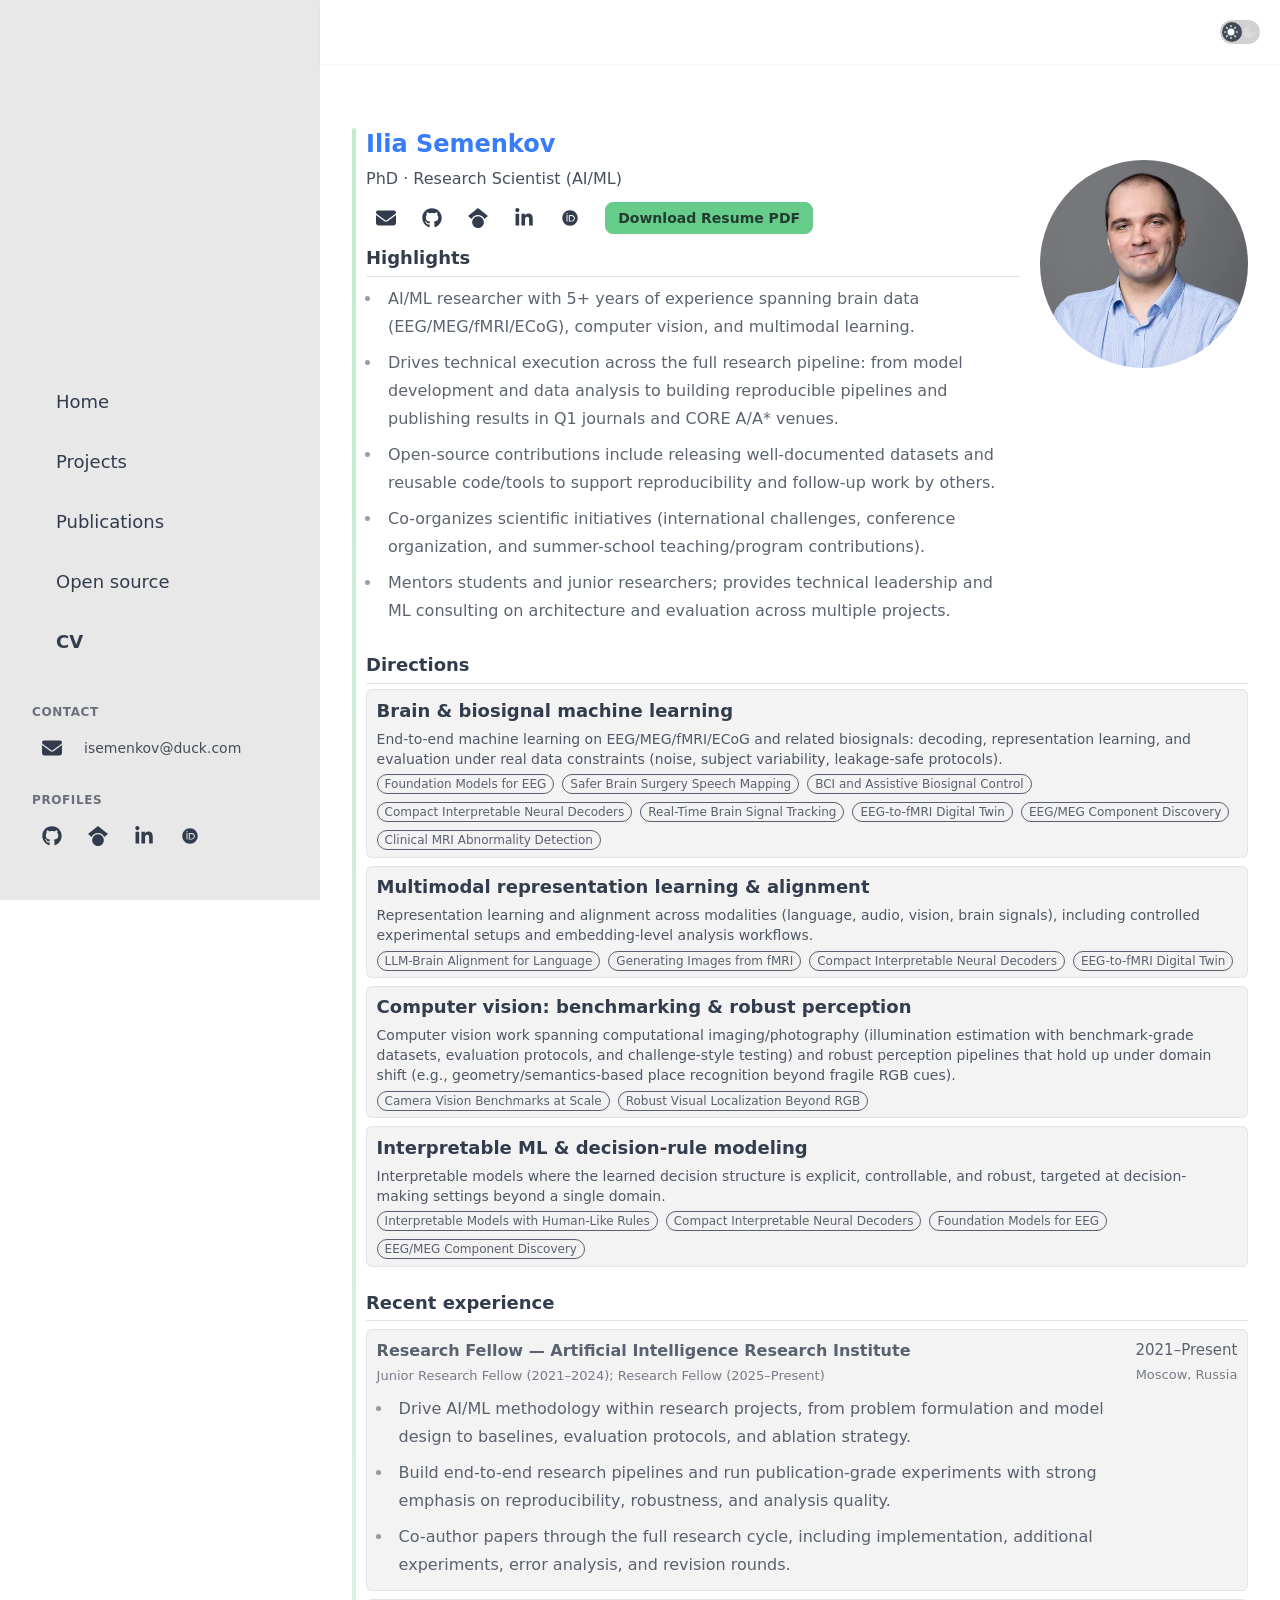
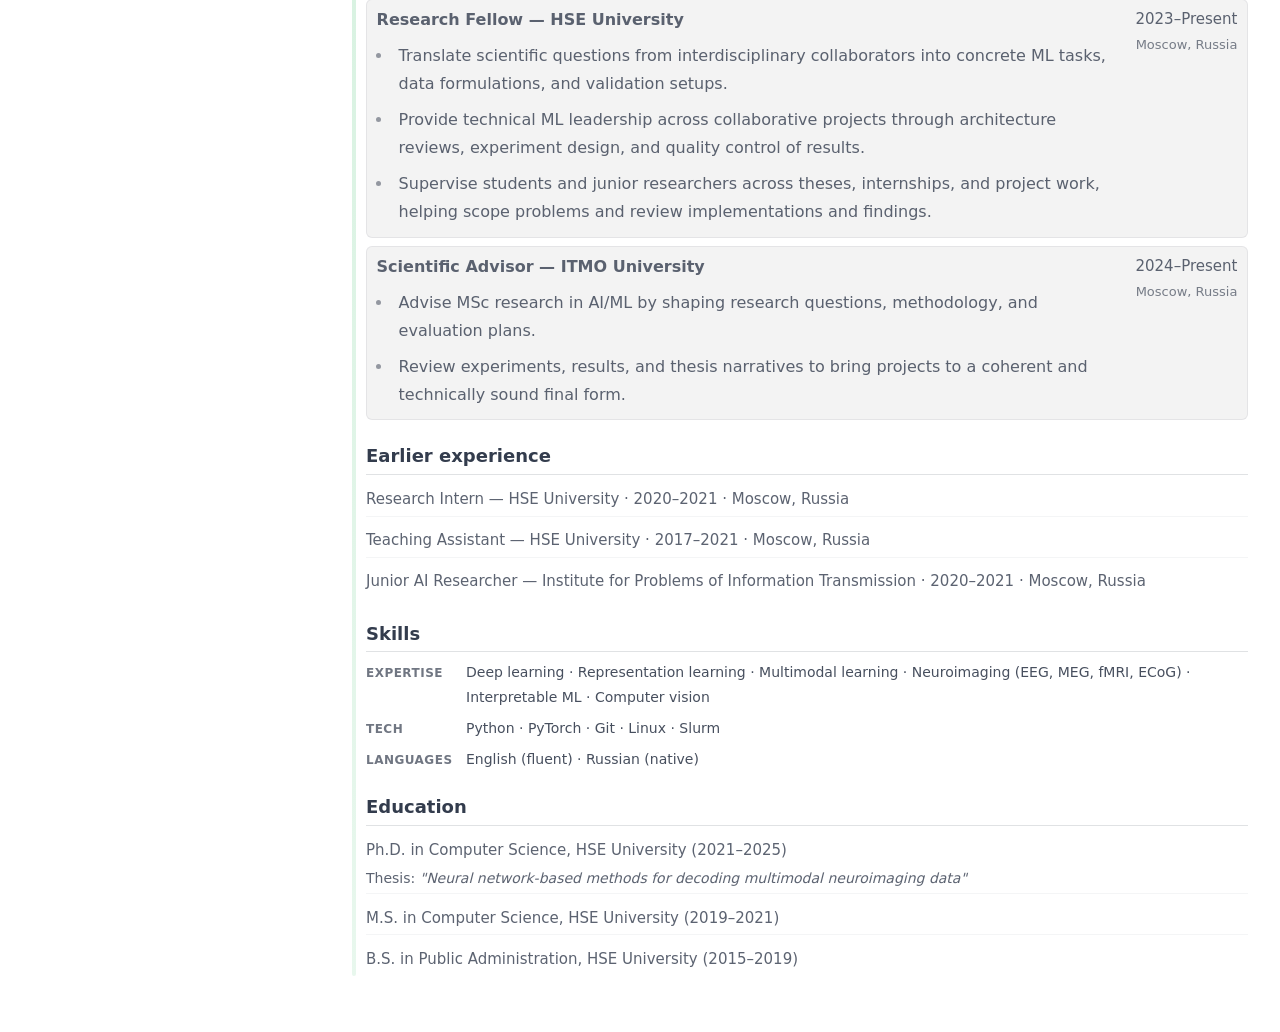
==== commit 9751d8ab: "Update CSS references and add new styles across multiple HTML pages - Replaced the old CSS file refe" ====
--- a/cv/index.html
+++ b/cv/index.html
@@ -63,8 +63,11 @@
     syncCheckbox();
     [50, 150, 350, 600].forEach(function(ms) { setTimeout(syncCheckbox, ms); });
   });
-})();</script><link rel="stylesheet" href="/_astro/cv.-ypf4bYG.css">
-<link rel="stylesheet" href="/_astro/cv.c-vnAfqX.css"></head> <body data-astro-cid-sckkx6r4> <div class="bg-base-100 drawer lg:drawer-open " data-astro-cid-sckkx6r4> <input id="my-drawer" type="checkbox" class="drawer-toggle" data-astro-cid-sckkx6r4> <!-- Drawer content --> <div class="drawer-content bg-base-100" data-astro-cid-sckkx6r4> <div class="app-topbar sticky top-0 z-50 bg-base-100/95 text-base-content shadow-sm backdrop-blur supports-[backdrop-filter]:bg-base-100/80" data-astro-cid-sckkx6r4> <nav class="navbar app-navbar" data-astro-cid-sckkx6r4> <div class="navbar-start shrink-0" data-astro-cid-sckkx6r4>  <label for="my-drawer" class="btn btn-square btn-ghost lg:hidden" data-astro-cid-sckkx6r4> <!--
+})();</script><link rel="stylesheet" href="/_astro/cv.D2ujOLwU.css">
+<link rel="stylesheet" href="/_astro/cv.1JZ-XQsG.css">
+<link rel="stylesheet" href="/_astro/cv.JzZ98dA8.css"></head> <body data-astro-cid-sckkx6r4> <div class="bg-base-100 drawer lg:drawer-open " data-astro-cid-sckkx6r4> <input id="my-drawer" type="checkbox" class="drawer-toggle" data-astro-cid-sckkx6r4> <!-- Drawer content --> <div class="drawer-content bg-base-100" data-astro-cid-sckkx6r4> <div class="app-topbar sticky top-0 z-50 bg-base-100/95 text-base-content shadow-sm backdrop-blur supports-[backdrop-filter]:bg-base-100/80" data-astro-cid-sckkx6r4> <nav class="navbar app-navbar" data-astro-cid-sckkx6r4> <div class="navbar-start shrink-0" data-astro-cid-sckkx6r4>  <label for="my-drawer" class="btn btn-square btn-ghost lg:hidden" data-astro-cid-sckkx6r4> <!--
 Pass any SVG icon as children (recommended width/height : w-6 h-6 or size-6)
 By default, it's using your primary color for styling
---><div class="w-12 h-12 inline-flex items-center justify-center rounded-xl bg-primary/20 text-primary">  <svg xmlns="http://www.w3.org/2000/svg" fill="none" viewBox="0 0 24 24" stroke-width="1.5" class="size-6 stroke-current" data-astro-cid-sckkx6r4> <path stroke-linecap="round" stroke-linejoin="round" d="M3.75 6.75h16.5M3.75 12h16.5m-16.5 5.25h16.5" data-astro-cid-sckkx6r4></path> </svg>  </div> </label> </div> <div class="navbar-center min-w-0 flex-1 justify-center lg:hidden px-2" data-astro-cid-sckkx6r4> <span class="navbar-center-title truncate text-base font-black sm:text-lg" title="PhD · Research Scientist (AI/ML) Ilia Semenkov" data-astro-cid-sckkx6r4> Ilia Semenkov </span> </div> <div class="navbar-end app-navbar-end shrink-0" data-astro-cid-sckkx6r4> <button type="button" class="theme-toggle grid cursor-pointer place-items-center" data-toggle-theme="night,emerald" aria-label="Toggle theme" data-astro-cid-ygdvpqmu data-astro-transition-persist="astro-ucnox4ks-1"> <span class="theme-toggle-knob" aria-hidden="true" data-astro-cid-ygdvpqmu></span> <svg class="theme-icon-sun stroke-base-100 fill-base-100 col-start-1 row-start-1 transition-opacity" xmlns="http://www.w3.org/2000/svg" width="14" height="14" viewBox="0 0 24 24" fill="none" stroke="currentColor" stroke-width="2" stroke-linecap="round" stroke-linejoin="round" data-astro-cid-ygdvpqmu> <circle cx="12" cy="12" r="5" data-astro-cid-ygdvpqmu></circle> <path d="M12 1v2M12 21v2M4.2 4.2l1.4 1.4M18.4 18.4l1.4 1.4M1 12h2M21 12h2M4.2 19.8l1.4-1.4M18.4 5.6l1.4-1.4" data-astro-cid-ygdvpqmu></path> </svg> <svg class="theme-icon-moon stroke-base-100 fill-base-100 col-start-2 row-start-1 transition-opacity" xmlns="http://www.w3.org/2000/svg" width="14" height="14" viewBox="0 0 24 24" fill="none" stroke="currentColor" stroke-width="2" stroke-linecap="round" stroke-linejoin="round" data-astro-cid-ygdvpqmu> <path d="M21 12.79A9 9 0 1 1 11.21 3 7 7 0 0 0 21 12.79z" data-astro-cid-ygdvpqmu></path> </svg> </button>  </div> </nav> </div> <main class="app-main mx-auto flex max-w-full flex-col px-4 py-6 sm:px-6 sm:py-8 lg:max-w-5xl lg:px-8 lg:pt-16" data-astro-cid-sckkx6r4> <!-- Page content -->  <article class="cv-page prose max-w-none" data-astro-cid-zuwcdr5b> <div class="cv-column" data-astro-cid-zuwcdr5b> <!-- Two columns: content cell (header + Highlights) and image cell; then full-width content below --> <div class="cv-top-grid" data-astro-cid-zuwcdr5b> <header class="cv-header cv-grid-header" data-astro-cid-zuwcdr5b> <h1 class="text-2xl font-bold mb-1 text-secondary" data-astro-cid-zuwcdr5b>Ilia Semenkov</h1> <p class="text-base text-base-content/90 mb-2" data-astro-cid-zuwcdr5b>PhD · Research Scientist (AI/ML)</p> <div class="cv-links mb-2" data-astro-cid-zuwcdr5b> <div class="flex flex-wrap items-center justify-start gap-1.5"> <a href="mailto:isemenkov@duck.com" class="size-10 inline-flex items-center justify-center rounded-xl hover:bg-primary/20 transition-all duration-300" aria-label="Email"> <svg viewBox="0 0 512 512" class="size-5" fill="currentColor"><!--!Font Awesome Free 6.7.2 by @fontawesome - https://fontawesome.com License - https://fontawesome.com/license/free Copyright 2025 Fonticons, Inc.--><path d="M48 64C21.5 64 0 85.5 0 112c0 15.1 7.1 29.3 19.2 38.4L236.8 313.6c11.4 8.5 27 8.5 38.4 0L492.8 150.4c12.1-9.1 19.2-23.3 19.2-38.4c0-26.5-21.5-48-48-48L48 64zM0 176L0 384c0 35.3 28.7 64 64 64l384 0c35.3 0 64-28.7 64-64l0-208L294.4 339.2c-22.8 17.1-54 17.1-76.8 0L0 176z" /></svg> </a> <a href="https://github.com/ivsemenkov" target="_blank" rel="noopener noreferrer" class="size-10 inline-flex items-center justify-center rounded-xl hover:bg-primary/20 transition-all duration-300" aria-label="GitHub"> <svg viewBox="0 0 496 512" class="size-5" fill="currentColor"><!--!Font Awesome Free 6.7.2 by @fontawesome - https://fontawesome.com License - https://fontawesome.com/license/free Copyright 2025 Fonticons, Inc.--><path d="M165.9 397.4c0 2-2.3 3.6-5.2 3.6-3.3 .3-5.6-1.3-5.6-3.6 0-2 2.3-3.6 5.2-3.6 3-.3 5.6 1.3 5.6 3.6zm-31.1-4.5c-.7 2 1.3 4.3 4.3 4.9 2.6 1 5.6 0 6.2-2s-1.3-4.3-4.3-5.2c-2.6-.7-5.5 .3-6.2 2.3zm44.2-1.7c-2.9 .7-4.9 2.6-4.6 4.9 .3 2 2.9 3.3 5.9 2.6 2.9-.7 4.9-2.6 4.6-4.6-.3-1.9-3-3.2-5.9-2.9zM244.8 8C106.1 8 0 113.3 0 252c0 110.9 69.8 205.8 169.5 239.2 12.8 2.3 17.3-5.6 17.3-12.1 0-6.2-.3-40.4-.3-61.4 0 0-70 15-84.7-29.8 0 0-11.4-29.1-27.8-36.6 0 0-22.9-15.7 1.6-15.4 0 0 24.9 2 38.6 25.8 21.9 38.6 58.6 27.5 72.9 20.9 2.3-16 8.8-27.1 16-33.7-55.9-6.2-112.3-14.3-112.3-110.5 0-27.5 7.6-41.3 23.6-58.9-2.6-6.5-11.1-33.3 2.6-67.9 20.9-6.5 69 27 69 27 20-5.6 41.5-8.5 62.8-8.5s42.8 2.9 62.8 8.5c0 0 48.1-33.6 69-27 13.7 34.7 5.2 61.4 2.6 67.9 16 17.7 25.8 31.5 25.8 58.9 0 96.5-58.9 104.2-114.8 110.5 9.2 7.9 17 22.9 17 46.4 0 33.7-.3 75.4-.3 83.6 0 6.5 4.6 14.4 17.3 12.1C428.2 457.8 496 362.9 496 252 496 113.3 383.5 8 244.8 8zM97.2 352.9c-1.3 1-1 3.3 .7 5.2 1.6 1.6 3.9 2.3 5.2 1 1.3-1 1-3.3-.7-5.2-1.6-1.6-3.9-2.3-5.2-1zm-10.8-8.1c-.7 1.3 .3 2.9 2.3 3.9 1.6 1 3.6 .7 4.3-.7 .7-1.3-.3-2.9-2.3-3.9-2-.6-3.6-.3-4.3 .7zm32.4 35.6c-1.6 1.3-1 4.3 1.3 6.2 2.3 2.3 5.2 2.6 6.5 1 1.3-1.3 .7-4.3-1.3-6.2-2.2-2.3-5.2-2.6-6.5-1zm-11.4-14.7c-1.6 1-1.6 3.6 0 5.9 1.6 2.3 4.3 3.3 5.6 2.3 1.6-1.3 1.6-3.9 0-6.2-1.4-2.3-4-3.3-5.6-2z" /></svg> </a> <a href="https://scholar.google.com/citations?user=fR4qppEAAAAJ" target="_blank" rel="noopener noreferrer" class="size-10 inline-flex items-center justify-center rounded-xl hover:bg-primary/20 transition-all duration-300" aria-label="Google Scholar"> <svg viewBox="0 0 512 512" class="size-5" fill="currentColor"><!--!Font Awesome Free 6.7.2 by @fontawesome - https://fontawesome.com License - https://fontawesome.com/license/free Copyright 2025 Fonticons, Inc.--><path d="M390.9 298.5c0 0 0 .1 .1 .1c9.2 19.4 14.4 41.1 14.4 64C405.3 445.1 338.5 512 256 512s-149.3-66.9-149.3-149.3c0-22.9 5.2-44.6 14.4-64h0c1.7-3.6 3.6-7.2 5.6-10.7c4.4-7.6 9.4-14.7 15-21.3c27.4-32.6 68.5-53.3 114.4-53.3c33.6 0 64.6 11.1 89.6 29.9c9.1 6.9 17.4 14.7 24.8 23.5c5.6 6.6 10.6 13.8 15 21.3c2 3.4 3.8 7 5.5 10.5zm26.4-18.8c-30.1-58.4-91-98.4-161.3-98.4s-131.2 40-161.3 98.4L0 202.7 256 0 512 202.7l-94.7 77.1z" /></svg> </a> <a href="https://www.linkedin.com/in/ilia-semenkov-588487223/" target="_blank" rel="noopener noreferrer" class="size-10 inline-flex items-center justify-center rounded-xl hover:bg-primary/20 transition-all duration-300" aria-label="LinkedIn"> <svg viewBox="0 0 448 512" class="size-5" fill="currentColor"><!--!Font Awesome Free 6.7.2 by @fontawesome - https://fontawesome.com License - https://fontawesome.com/license/free Copyright 2025 Fonticons, Inc.--><path d="M100.3 448H7.4V148.9h92.9zM53.8 108.1C24.1 108.1 0 83.5 0 53.8a53.8 53.8 0 0 1 107.6 0c0 29.7-24.1 54.3-53.8 54.3zM447.9 448h-92.7V302.4c0-34.7-.7-79.2-48.3-79.2-48.3 0-55.7 37.7-55.7 76.7V448h-92.8V148.9h89.1v40.8h1.3c12.4-23.5 42.7-48.3 87.9-48.3 94 0 111.3 61.9 111.3 142.3V448z" /></svg> </a> <a href="https://orcid.org/0000-0003-1515-7062" target="_blank" rel="noopener noreferrer" class="size-10 inline-flex items-center justify-center rounded-xl hover:bg-primary/20 transition-all duration-300" aria-label="ORCID"> <svg viewBox="0 0 640 640" class="size-5" fill="currentColor"><!--!Font Awesome Free v7.0.0 by @fontawesome - https://fontawesome.com License - https://fontawesome.com/license/free Copyright 2025 Fonticons, Inc.--><path d="M358.7 252.2L312.8 252.2L312.8 406L360.3 406C427.9 406 443.4 354.7 443.4 329.1C443.4 287.5 416.9 252.2 358.7 252.2zM320 72C183 72 72 183 72 320C72 457 183 568 320 568C457 568 568 457 568 320C568 183 457 72 320 72zM239.2 432.8L209.4 432.8L209.4 225.3L239.2 225.3L239.2 432.8zM224.3 162.5C235.1 162.5 243.9 171.3 243.9 182.1C243.9 192.9 235.1 201.7 224.3 201.7C213.5 201.7 204.7 192.9 204.7 182.1C204.7 171.3 213.5 162.5 224.3 162.5zM364 433L283 433L283 225.3L363.6 225.3C440.3 225.3 474 280.1 474 329.2C474 382.5 432.3 433.1 364 433.1z" /></svg> </a> </div> </div>  </header> <div class="cv-pic-cell" data-astro-cid-zuwcdr5b> <img src="/_astro/profile_pictures.Dmzy9cGh_Z13DIDM.webp" alt="Profile picture of Ilia Semenkov" data-astro-cid-zuwcdr5b="true" loading="lazy" decoding="async" fetchpriority="auto" width="448" height="448" class="cv-profile-img mask mask-circle"> </div> <section class="cv-section cv-grid-highlights" aria-labelledby="highlights-heading" data-astro-cid-zuwcdr5b> <h2 id="highlights-heading" class="cv-h2" data-astro-cid-zuwcdr5b>Highlights</h2> <ul class="cv-bullets" data-astro-cid-zuwcdr5b> <li key="h-0-AI/ML researcher with 5+ years of experi" data-astro-cid-zuwcdr5b>AI/ML researcher with 5+ years of experience spanning brain data (EEG/MEG/fMRI/ECoG), computer vision, and multimodal learning.</li><li key="h-1-Drives technical execution across the fu" data-astro-cid-zuwcdr5b>Drives technical execution across the full research pipeline: from model development and data analysis to building reproducible pipelines and publishing results in Q1 journals and CORE A/A* venues.</li><li key="h-2-Open-source contributions include releas" data-astro-cid-zuwcdr5b>Open-source contributions include releasing well-documented datasets and reusable code/tools to support reproducibility and follow-up work by others.</li><li key="h-3-Co-organizes scientific initiatives (int" data-astro-cid-zuwcdr5b>Co-organizes scientific initiatives (international challenges, conference organization, and summer-school teaching/program contributions).</li><li key="h-4-Mentors students and junior researchers;" data-astro-cid-zuwcdr5b>Mentors students and junior researchers; provides technical leadership and ML consulting on architecture and evaluation across multiple projects.</li> </ul> </section> </div> <!-- Full-width content below the two-column block --> <div class="cv-full-width" data-astro-cid-zuwcdr5b> <!-- 3) Directions (from cv.yaml) --> <section class="cv-section" aria-labelledby="directions-heading" data-astro-cid-zuwcdr5b> <h2 id="directions-heading" class="cv-h2" data-astro-cid-zuwcdr5b>Directions</h2> <div class="cv-cards" data-astro-cid-zuwcdr5b> <div class="cv-card-compact" data-astro-cid-zuwcdr5b> <h3 class="text-lg font-semibold" data-astro-cid-zuwcdr5b>Brain &amp; biosignal machine learning</h3> <p class="text-sm text-base-content/85" data-astro-cid-zuwcdr5b>End-to-end machine learning on EEG/MEG/fMRI/ECoG and related biosignals: decoding, representation learning, and evaluation under real data constraints (noise, subject variability, leakage-safe protocols).</p> <div class="cv-directions-pills flex flex-wrap gap-2 items-center" data-astro-cid-zuwcdr5b> <a href="/projects#project-eeg-foundation-models" class="badge badge-sm badge-outline link" title="Foundation Models for EEG" data-astro-reload data-astro-cid-zuwcdr5b> Foundation Models for EEG </a><a href="/projects#project-ecog-speech-mapping" class="badge badge-sm badge-outline link" title="Safer Brain Surgery Speech Mapping" data-astro-reload data-astro-cid-zuwcdr5b> Safer Brain Surgery Speech Mapping </a><a href="/projects#project-assistive-control-and-closed-loop-biosignals" class="badge badge-sm badge-outline link" title="BCI and Assistive Biosignal Control" data-astro-reload data-astro-cid-zuwcdr5b> BCI and Assistive Biosignal Control </a><a href="/projects#project-brain-stimulus-alignment-compact-interpretable" class="badge badge-sm badge-outline link" title="Compact Interpretable Neural Decoders" data-astro-reload data-astro-cid-zuwcdr5b> Compact Interpretable Neural Decoders </a><a href="/projects#project-real-time-neural-filtering-low-latency" class="badge badge-sm badge-outline link" title="Real-Time Brain Signal Tracking" data-astro-reload data-astro-cid-zuwcdr5b> Real-Time Brain Signal Tracking </a><a href="/projects#project-eeg-fmri-cross-modality-bold-decoding" class="badge badge-sm badge-outline link" title="EEG-to-fMRI Digital Twin" data-astro-reload data-astro-cid-zuwcdr5b> EEG-to-fMRI Digital Twin </a><a href="/projects#project-redisca-eeg-meg-component-discovery" class="badge badge-sm badge-outline link" title="EEG/MEG Component Discovery" data-astro-reload data-astro-cid-zuwcdr5b> EEG/MEG Component Discovery </a><a href="/projects#project-clinical-mri-structural-classification" class="badge badge-sm badge-outline link" title="Clinical MRI Abnormality Detection" data-astro-reload data-astro-cid-zuwcdr5b> Clinical MRI Abnormality Detection </a>  </div> </div><div class="cv-card-compact" data-astro-cid-zuwcdr5b> <h3 class="text-lg font-semibold" data-astro-cid-zuwcdr5b>Multimodal representation learning &amp; alignment</h3> <p class="text-sm text-base-content/85" data-astro-cid-zuwcdr5b>Representation learning and alignment across modalities (language, audio, vision, brain signals), including controlled experimental setups and embedding-level analysis workflows.</p> <div class="cv-directions-pills flex flex-wrap gap-2 items-center" data-astro-cid-zuwcdr5b> <a href="/projects#project-signal-dataset-language-eeg" class="badge badge-sm badge-outline link" title="LLM-Brain Alignment for Language" data-astro-reload data-astro-cid-zuwcdr5b> LLM-Brain Alignment for Language </a><a href="/projects#project-fmri-decoding-and-generative-models" class="badge badge-sm badge-outline link" title="Generating Images from fMRI" data-astro-reload data-astro-cid-zuwcdr5b> Generating Images from fMRI </a><a href="/projects#project-brain-stimulus-alignment-compact-interpretable" class="badge badge-sm badge-outline link" title="Compact Interpretable Neural Decoders" data-astro-reload data-astro-cid-zuwcdr5b> Compact Interpretable Neural Decoders </a><a href="/projects#project-eeg-fmri-cross-modality-bold-decoding" class="badge badge-sm badge-outline link" title="EEG-to-fMRI Digital Twin" data-astro-reload data-astro-cid-zuwcdr5b> EEG-to-fMRI Digital Twin </a>  </div> </div><div class="cv-card-compact" data-astro-cid-zuwcdr5b> <h3 class="text-lg font-semibold" data-astro-cid-zuwcdr5b>Computer vision: benchmarking &amp; robust perception</h3> <p class="text-sm text-base-content/85" data-astro-cid-zuwcdr5b>Computer vision work spanning computational imaging/photography (illumination estimation with benchmark-grade datasets, evaluation protocols, and challenge-style testing) and robust perception pipelines that hold up under domain shift (e.g., geometry/semantics-based place recognition beyond fragile RGB cues).</p> <div class="cv-directions-pills flex flex-wrap gap-2 items-center" data-astro-cid-zuwcdr5b> <a href="/projects#project-illumination-estimation-datasets-benchmarks" class="badge badge-sm badge-outline link" title="Camera Vision Benchmarks at Scale" data-astro-reload data-astro-cid-zuwcdr5b> Camera Vision Benchmarks at Scale </a><a href="/projects#project-visual-place-recognition-depth-semantics" class="badge badge-sm badge-outline link" title="Robust Visual Localization Beyond RGB" data-astro-reload data-astro-cid-zuwcdr5b> Robust Visual Localization Beyond RGB </a>  </div> </div><div class="cv-card-compact" data-astro-cid-zuwcdr5b> <h3 class="text-lg font-semibold" data-astro-cid-zuwcdr5b>Interpretable ML &amp; decision-rule modeling</h3> <p class="text-sm text-base-content/85" data-astro-cid-zuwcdr5b>Interpretable models where the learned decision structure is explicit, controllable, and robust, targeted at decision-making settings beyond a single domain.</p> <div class="cv-directions-pills flex flex-wrap gap-2 items-center" data-astro-cid-zuwcdr5b> <a href="/projects#project-interpretable-ml-rules-comparisons" class="badge badge-sm badge-outline link" title="Interpretable Models with Human-Like Rules" data-astro-reload data-astro-cid-zuwcdr5b> Interpretable Models with Human-Like Rules </a><a href="/projects#project-brain-stimulus-alignment-compact-interpretable" class="badge badge-sm badge-outline link" title="Compact Interpretable Neural Decoders" data-astro-reload data-astro-cid-zuwcdr5b> Compact Interpretable Neural Decoders </a><a href="/projects#project-eeg-foundation-models" class="badge badge-sm badge-outline link" title="Foundation Models for EEG" data-astro-reload data-astro-cid-zuwcdr5b> Foundation Models for EEG </a><a href="/projects#project-redisca-eeg-meg-component-discovery" class="badge badge-sm badge-outline link" title="EEG/MEG Component Discovery" data-astro-reload data-astro-cid-zuwcdr5b> EEG/MEG Component Discovery </a>  </div> </div> </div> </section> <!-- 4) Recent experience --> <section class="cv-section" aria-labelledby="experience-selected-heading" data-astro-cid-zuwcdr5b> <h2 id="experience-selected-heading" class="cv-h2" data-astro-cid-zuwcdr5b>Recent experience</h2> <div class="cv-experience-cards" data-astro-cid-zuwcdr5b> <div class="cv-card-compact cv-exp-card" data-astro-cid-zuwcdr5b> <div class="cv-exp-card-body" data-astro-cid-zuwcdr5b> <div class="cv-exp-card-main" data-astro-cid-zuwcdr5b> <span class="cv-exp-card-title" data-astro-cid-zuwcdr5b>Research Fellow — Artificial Intelligence Research Institute</span> <p class="cv-exp-continuity" data-astro-cid-zuwcdr5b>Junior Research Fellow (2021–2024); Research Fellow (2025–Present)</p>   <ul class="cv-bullets" data-astro-cid-zuwcdr5b> <li key="b-0-Drive AI/ML methodology within research projects, " data-astro-cid-zuwcdr5b>Drive AI/ML methodology within research projects, from problem formulation and model design to baselines, evaluation protocols, and ablation strategy.</li><li key="b-1-Build end-to-end research pipelines and run public" data-astro-cid-zuwcdr5b>Build end-to-end research pipelines and run publication-grade experiments with strong emphasis on reproducibility, robustness, and analysis quality.</li><li key="b-2-Co-author papers through the full research cycle, " data-astro-cid-zuwcdr5b>Co-author papers through the full research cycle, including implementation, additional experiments, error analysis, and revision rounds.</li> </ul>   </div> <div class="cv-exp-card-aside" data-astro-cid-zuwcdr5b> <span class="cv-exp-card-dates" data-astro-cid-zuwcdr5b>2021–Present</span> <span class="cv-exp-card-location" data-astro-cid-zuwcdr5b>Moscow, Russia</span> </div> </div> </div><div class="cv-card-compact cv-exp-card" data-astro-cid-zuwcdr5b> <div class="cv-exp-card-body" data-astro-cid-zuwcdr5b> <div class="cv-exp-card-main" data-astro-cid-zuwcdr5b> <span class="cv-exp-card-title" data-astro-cid-zuwcdr5b>Research Fellow — HSE University</span>    <ul class="cv-bullets" data-astro-cid-zuwcdr5b> <li key="b-0-Translate scientific questions from interdisciplin" data-astro-cid-zuwcdr5b>Translate scientific questions from interdisciplinary collaborators into concrete ML tasks, data formulations, and validation setups.</li><li key="b-1-Provide technical ML leadership across collaborati" data-astro-cid-zuwcdr5b>Provide technical ML leadership across collaborative projects through architecture reviews, experiment design, and quality control of results.</li><li key="b-2-Supervise students and junior researchers across t" data-astro-cid-zuwcdr5b>Supervise students and junior researchers across theses, internships, and project work, helping scope problems and review implementations and findings.</li> </ul>   </div> <div class="cv-exp-card-aside" data-astro-cid-zuwcdr5b> <span class="cv-exp-card-dates" data-astro-cid-zuwcdr5b>2023–Present</span> <span class="cv-exp-card-location" data-astro-cid-zuwcdr5b>Moscow, Russia</span> </div> </div> </div><div class="cv-card-compact cv-exp-card" data-astro-cid-zuwcdr5b> <div class="cv-exp-card-body" data-astro-cid-zuwcdr5b> <div class="cv-exp-card-main" data-astro-cid-zuwcdr5b> <span class="cv-exp-card-title" data-astro-cid-zuwcdr5b>Scientific Advisor — ITMO University</span>    <ul class="cv-bullets" data-astro-cid-zuwcdr5b> <li key="b-0-Advise MSc research in AI/ML by shaping research q" data-astro-cid-zuwcdr5b>Advise MSc research in AI/ML by shaping research questions, methodology, and evaluation plans.</li><li key="b-1-Review experiments, results, and thesis narratives" data-astro-cid-zuwcdr5b>Review experiments, results, and thesis narratives to bring projects to a coherent and technically sound final form.</li> </ul>   </div> <div class="cv-exp-card-aside" data-astro-cid-zuwcdr5b> <span class="cv-exp-card-dates" data-astro-cid-zuwcdr5b>2024–Present</span> <span class="cv-exp-card-location" data-astro-cid-zuwcdr5b>Moscow, Russia</span> </div> </div> </div> </div> </section> <!-- 5) Earlier experience — Condensed --> <section class="cv-section" aria-labelledby="earlier-experience-heading" data-astro-cid-zuwcdr5b> <h2 id="earlier-experience-heading" class="cv-h2" data-astro-cid-zuwcdr5b>Earlier experience</h2> <ul class="cv-condensed-list" data-astro-cid-zuwcdr5b> <li key="HSE University-Research Intern-2020-04" data-astro-cid-zuwcdr5b> Research Intern — HSE University · 2020–2021  · Moscow, Russia </li><li key="HSE University-Teaching Assistant-2017-01" data-astro-cid-zuwcdr5b> Teaching Assistant — HSE University · 2017–2021  · Moscow, Russia </li><li key="Institute for Problems of Information Transmission-Junior AI Researcher-2020-02" data-astro-cid-zuwcdr5b> Junior AI Researcher — Institute for Problems of Information Transmission · 2020–2021  · Moscow, Russia </li> </ul> </section> <!-- Skills (Expertise, Tech, Languages) — above Education --> <section class="cv-section cv-skills-section" aria-labelledby="skills-heading" data-astro-cid-zuwcdr5b> <h2 id="skills-heading" class="cv-h2" data-astro-cid-zuwcdr5b>Skills</h2> <div class="cv-skills-subs" data-astro-cid-zuwcdr5b> <div class="cv-skills-sub" data-astro-cid-zuwcdr5b> <span class="cv-skills-sub-label" data-astro-cid-zuwcdr5b>Expertise</span> <span class="cv-skills-sub-items" data-astro-cid-zuwcdr5b>Deep learning · Representation learning · Multimodal learning · Neuroimaging (EEG, MEG, fMRI, ECoG) · Interpretable ML · Computer vision</span> </div> <div class="cv-skills-sub" data-astro-cid-zuwcdr5b> <span class="cv-skills-sub-label" data-astro-cid-zuwcdr5b>Tech</span> <span class="cv-skills-sub-items" data-astro-cid-zuwcdr5b>Python · PyTorch · Git · Linux · Slurm</span> </div> <div class="cv-skills-sub" data-astro-cid-zuwcdr5b> <span class="cv-skills-sub-label" data-astro-cid-zuwcdr5b>Languages</span> <span class="cv-skills-sub-items" data-astro-cid-zuwcdr5b>English (fluent) · Russian (native)</span> </div> </div> </section> <!-- Education --> <section class="cv-section" aria-labelledby="education-heading" data-astro-cid-zuwcdr5b> <h2 id="education-heading" class="cv-h2" data-astro-cid-zuwcdr5b>Education</h2> <ul class="cv-condensed-list cv-education-list" data-astro-cid-zuwcdr5b> <li key="HSE University-Ph.D.-2025" class="cv-education-item" data-astro-cid-zuwcdr5b> <span class="cv-education-main" data-astro-cid-zuwcdr5b>Ph.D. in Computer Science, HSE University (2021–2025)</span> <p class="cv-education-thesis" data-astro-cid-zuwcdr5b>Thesis: <cite class="cv-education-thesis-title" data-astro-cid-zuwcdr5b>"Neural network-based methods for decoding multimodal neuroimaging data"</cite></p> </li><li key="HSE University-M.S.-2021" class="cv-education-item" data-astro-cid-zuwcdr5b> <span class="cv-education-main" data-astro-cid-zuwcdr5b>M.S. in Computer Science, HSE University (2019–2021)</span>  </li><li key="HSE University-B.S.-2019" class="cv-education-item" data-astro-cid-zuwcdr5b> <span class="cv-education-main" data-astro-cid-zuwcdr5b>B.S. in Public Administration, HSE University (2015–2019)</span>  </li> </ul> </section> </div> </div> </article>  </main> </div> <!-- Drawer side --> <div class="drawer-side z-40" data-astro-cid-sckkx6r4> <label for="my-drawer" aria-label="close sidebar" class="drawer-overlay" data-astro-cid-sckkx6r4></label> <aside class="mobile-drawer-panel flex min-h-[100dvh] w-[20rem] max-w-[85vw] flex-col overflow-y-auto overscroll-contain bg-base-200 px-4 pt-4 pb-[max(env(safe-area-inset-bottom),5rem)] text-base-content lg:pb-[calc(env(safe-area-inset-bottom)+0.75rem)]" data-astro-cid-o5wx45wj> <div class="my-4 flex h-full flex-col gap-8 lg:my-8" data-astro-cid-o5wx45wj> <div data-astro-cid-o5wx45wj> <!-- Same block on every page: visible on Projects/Publications/Open source, invisible on Home/CV so nav aligns exactly --> <div class="navbar-top-block flex justify-center items-center flex-col navbar-top-invisible" data-astro-cid-o5wx45wj> <img src="/_astro/profile_pictures.Dmzy9cGh_Z1RyMHF.webp" alt data-astro-cid-o5wx45wj="true" loading="lazy" decoding="async" fetchpriority="auto" width="1756" height="1615" class="mask mask-circle size-44"> <h1 class="text-lg font-black mt-8 hidden lg:block" data-astro-cid-o5wx45wj> <span class="block" data-astro-cid-o5wx45wj>Ilia Semenkov</span> <span class="block text-base font-normal opacity-80" data-astro-cid-o5wx45wj>PhD · Research Scientist (AI/ML)</span> </h1> </div> <div class="mx-4 mt-8 lg:mt-16" data-astro-cid-o5wx45wj> <ul class="menu menu-md grow shrink space-y-4 overflow-y-auto pb-2" data-astro-cid-o5wx45wj> <li data-astro-cid-o5wx45wj><a href="/" class="text-lg" data-astro-cid-o5wx45wj>Home</a></li> <li data-astro-cid-o5wx45wj><a href="/projects" class="text-lg" data-astro-cid-o5wx45wj>Projects</a></li> <li data-astro-cid-o5wx45wj><a href="/publications" class="text-lg" data-astro-cid-o5wx45wj>Publications</a></li> <li data-astro-cid-o5wx45wj><a href="/open-source" class="text-lg" data-astro-cid-o5wx45wj>Open source</a></li> <li data-astro-cid-o5wx45wj><a href="/cv" class="text-lg font-bold" data-astro-cid-o5wx45wj>CV</a></li> </ul> </div> </div> <div class="mx-4 space-y-6 lg:mt-auto" data-astro-cid-o5wx45wj> <div data-astro-cid-o5wx45wj> <h2 class="text-xs font-semibold uppercase tracking-wider text-base-content/70 mb-2" data-astro-cid-o5wx45wj>Contact</h2> <div class="flex items-center gap-3" data-astro-cid-o5wx45wj> <a href="mailto:isemenkov@duck.com" class="size-10 inline-flex items-center justify-center rounded-xl hover:bg-primary/20 transition-all duration-300 shrink-0" aria-label="Email" data-astro-cid-o5wx45wj> <svg viewBox="0 0 512 512" class="size-5" fill="currentColor" data-astro-cid-o5wx45wj="true"><!--!Font Awesome Free 6.7.2 by @fontawesome - https://fontawesome.com License - https://fontawesome.com/license/free Copyright 2025 Fonticons, Inc.--><path d="M48 64C21.5 64 0 85.5 0 112c0 15.1 7.1 29.3 19.2 38.4L236.8 313.6c11.4 8.5 27 8.5 38.4 0L492.8 150.4c12.1-9.1 19.2-23.3 19.2-38.4c0-26.5-21.5-48-48-48L48 64zM0 176L0 384c0 35.3 28.7 64 64 64l384 0c35.3 0 64-28.7 64-64l0-208L294.4 339.2c-22.8 17.1-54 17.1-76.8 0L0 176z" /></svg> </a> <button type="button" class="copy-email text-sm text-base-content/90 hover:text-base-content hover:underline cursor-pointer focus:outline-none focus:underline text-left" data-email="isemenkov@duck.com" title="Copy email" data-astro-cid-o5wx45wj> isemenkov@duck.com </button> </div> </div> <div data-astro-cid-o5wx45wj> <h2 class="text-xs font-semibold uppercase tracking-wider text-base-content/70 mb-2" data-astro-cid-o5wx45wj>Profiles</h2> <div class="flex flex-wrap items-center justify-start gap-1.5">  <a href="https://github.com/ivsemenkov" target="_blank" rel="noopener noreferrer" class="size-10 inline-flex items-center justify-center rounded-xl hover:bg-primary/20 transition-all duration-300" aria-label="GitHub"> <svg viewBox="0 0 496 512" class="size-5" fill="currentColor"><!--!Font Awesome Free 6.7.2 by @fontawesome - https://fontawesome.com License - https://fontawesome.com/license/free Copyright 2025 Fonticons, Inc.--><path d="M165.9 397.4c0 2-2.3 3.6-5.2 3.6-3.3 .3-5.6-1.3-5.6-3.6 0-2 2.3-3.6 5.2-3.6 3-.3 5.6 1.3 5.6 3.6zm-31.1-4.5c-.7 2 1.3 4.3 4.3 4.9 2.6 1 5.6 0 6.2-2s-1.3-4.3-4.3-5.2c-2.6-.7-5.5 .3-6.2 2.3zm44.2-1.7c-2.9 .7-4.9 2.6-4.6 4.9 .3 2 2.9 3.3 5.9 2.6 2.9-.7 4.9-2.6 4.6-4.6-.3-1.9-3-3.2-5.9-2.9zM244.8 8C106.1 8 0 113.3 0 252c0 110.9 69.8 205.8 169.5 239.2 12.8 2.3 17.3-5.6 17.3-12.1 0-6.2-.3-40.4-.3-61.4 0 0-70 15-84.7-29.8 0 0-11.4-29.1-27.8-36.6 0 0-22.9-15.7 1.6-15.4 0 0 24.9 2 38.6 25.8 21.9 38.6 58.6 27.5 72.9 20.9 2.3-16 8.8-27.1 16-33.7-55.9-6.2-112.3-14.3-112.3-110.5 0-27.5 7.6-41.3 23.6-58.9-2.6-6.5-11.1-33.3 2.6-67.9 20.9-6.5 69 27 69 27 20-5.6 41.5-8.5 62.8-8.5s42.8 2.9 62.8 8.5c0 0 48.1-33.6 69-27 13.7 34.7 5.2 61.4 2.6 67.9 16 17.7 25.8 31.5 25.8 58.9 0 96.5-58.9 104.2-114.8 110.5 9.2 7.9 17 22.9 17 46.4 0 33.7-.3 75.4-.3 83.6 0 6.5 4.6 14.4 17.3 12.1C428.2 457.8 496 362.9 496 252 496 113.3 383.5 8 244.8 8zM97.2 352.9c-1.3 1-1 3.3 .7 5.2 1.6 1.6 3.9 2.3 5.2 1 1.3-1 1-3.3-.7-5.2-1.6-1.6-3.9-2.3-5.2-1zm-10.8-8.1c-.7 1.3 .3 2.9 2.3 3.9 1.6 1 3.6 .7 4.3-.7 .7-1.3-.3-2.9-2.3-3.9-2-.6-3.6-.3-4.3 .7zm32.4 35.6c-1.6 1.3-1 4.3 1.3 6.2 2.3 2.3 5.2 2.6 6.5 1 1.3-1.3 .7-4.3-1.3-6.2-2.2-2.3-5.2-2.6-6.5-1zm-11.4-14.7c-1.6 1-1.6 3.6 0 5.9 1.6 2.3 4.3 3.3 5.6 2.3 1.6-1.3 1.6-3.9 0-6.2-1.4-2.3-4-3.3-5.6-2z" /></svg> </a> <a href="https://scholar.google.com/citations?user=fR4qppEAAAAJ" target="_blank" rel="noopener noreferrer" class="size-10 inline-flex items-center justify-center rounded-xl hover:bg-primary/20 transition-all duration-300" aria-label="Google Scholar"> <svg viewBox="0 0 512 512" class="size-5" fill="currentColor"><!--!Font Awesome Free 6.7.2 by @fontawesome - https://fontawesome.com License - https://fontawesome.com/license/free Copyright 2025 Fonticons, Inc.--><path d="M390.9 298.5c0 0 0 .1 .1 .1c9.2 19.4 14.4 41.1 14.4 64C405.3 445.1 338.5 512 256 512s-149.3-66.9-149.3-149.3c0-22.9 5.2-44.6 14.4-64h0c1.7-3.6 3.6-7.2 5.6-10.7c4.4-7.6 9.4-14.7 15-21.3c27.4-32.6 68.5-53.3 114.4-53.3c33.6 0 64.6 11.1 89.6 29.9c9.1 6.9 17.4 14.7 24.8 23.5c5.6 6.6 10.6 13.8 15 21.3c2 3.4 3.8 7 5.5 10.5zm26.4-18.8c-30.1-58.4-91-98.4-161.3-98.4s-131.2 40-161.3 98.4L0 202.7 256 0 512 202.7l-94.7 77.1z" /></svg> </a> <a href="https://www.linkedin.com/in/ilia-semenkov-588487223/" target="_blank" rel="noopener noreferrer" class="size-10 inline-flex items-center justify-center rounded-xl hover:bg-primary/20 transition-all duration-300" aria-label="LinkedIn"> <svg viewBox="0 0 448 512" class="size-5" fill="currentColor"><!--!Font Awesome Free 6.7.2 by @fontawesome - https://fontawesome.com License - https://fontawesome.com/license/free Copyright 2025 Fonticons, Inc.--><path d="M100.3 448H7.4V148.9h92.9zM53.8 108.1C24.1 108.1 0 83.5 0 53.8a53.8 53.8 0 0 1 107.6 0c0 29.7-24.1 54.3-53.8 54.3zM447.9 448h-92.7V302.4c0-34.7-.7-79.2-48.3-79.2-48.3 0-55.7 37.7-55.7 76.7V448h-92.8V148.9h89.1v40.8h1.3c12.4-23.5 42.7-48.3 87.9-48.3 94 0 111.3 61.9 111.3 142.3V448z" /></svg> </a> <a href="https://orcid.org/0000-0003-1515-7062" target="_blank" rel="noopener noreferrer" class="size-10 inline-flex items-center justify-center rounded-xl hover:bg-primary/20 transition-all duration-300" aria-label="ORCID"> <svg viewBox="0 0 640 640" class="size-5" fill="currentColor"><!--!Font Awesome Free v7.0.0 by @fontawesome - https://fontawesome.com License - https://fontawesome.com/license/free Copyright 2025 Fonticons, Inc.--><path d="M358.7 252.2L312.8 252.2L312.8 406L360.3 406C427.9 406 443.4 354.7 443.4 329.1C443.4 287.5 416.9 252.2 358.7 252.2zM320 72C183 72 72 183 72 320C72 457 183 568 320 568C457 568 568 457 568 320C568 183 457 72 320 72zM239.2 432.8L209.4 432.8L209.4 225.3L239.2 225.3L239.2 432.8zM224.3 162.5C235.1 162.5 243.9 171.3 243.9 182.1C243.9 192.9 235.1 201.7 224.3 201.7C213.5 201.7 204.7 192.9 204.7 182.1C204.7 171.3 213.5 162.5 224.3 162.5zM364 433L283 433L283 225.3L363.6 225.3C440.3 225.3 474 280.1 474 329.2C474 382.5 432.3 433.1 364 433.1z" /></svg> </a> </div> </div> </div> </div> </aside>  <script type="module">document.addEventListener("click",e=>{const t=e.target?.closest?.(".copy-email");if(!t||!t.dataset.email)return;const s=t.dataset.email;navigator.clipboard?.writeText(s).then(()=>{const a=t.textContent;t.textContent="Copied!",t.classList.add("text-success"),setTimeout(()=>{t.textContent=a,t.classList.remove("text-success")},1500)})});</script> </div> </div> <script type="module">function n(){const e=window.location.hash?.slice(1);if(!e)return;const o=()=>{const t=document.getElementById(e);if(!t)return;const i=t.getBoundingClientRect().top+window.scrollY-88;window.scrollTo({top:Math.max(0,i),behavior:"smooth"}),t.classList.add("anchor-highlight"),setTimeout(()=>t.classList.remove("anchor-highlight"),2500)};o(),document.getElementById(e)||requestAnimationFrame(()=>requestAnimationFrame(o))}n();window.addEventListener("hashchange",n);document.addEventListener("astro:page-load",n);</script> </body> </html>  +--><div class="w-12 h-12 inline-flex items-center justify-center rounded-xl bg-primary/20 text-primary">  <svg xmlns="http://www.w3.org/2000/svg" fill="none" viewBox="0 0 24 24" stroke-width="1.5" class="size-6 stroke-current" data-astro-cid-sckkx6r4> <path stroke-linecap="round" stroke-linejoin="round" d="M3.75 6.75h16.5M3.75 12h16.5m-16.5 5.25h16.5" data-astro-cid-sckkx6r4></path> </svg>  </div> </label> </div> <div class="navbar-center min-w-0 flex-1 justify-center lg:hidden px-2" data-astro-cid-sckkx6r4> <span class="navbar-center-title truncate text-base font-black sm:text-lg" title="PhD · Research Scientist (AI/ML) Ilia Semenkov" data-astro-cid-sckkx6r4> Ilia Semenkov </span> </div> <div class="navbar-end app-navbar-end shrink-0" data-astro-cid-sckkx6r4> <button type="button" class="theme-toggle grid cursor-pointer place-items-center" data-toggle-theme="night,emerald" aria-label="Toggle theme" data-astro-cid-ygdvpqmu data-astro-transition-persist="astro-ucnox4ks-1"> <span class="theme-toggle-knob" aria-hidden="true" data-astro-cid-ygdvpqmu></span> <svg class="theme-icon-sun stroke-base-100 fill-base-100 col-start-1 row-start-1 transition-opacity" xmlns="http://www.w3.org/2000/svg" width="14" height="14" viewBox="0 0 24 24" fill="none" stroke="currentColor" stroke-width="2" stroke-linecap="round" stroke-linejoin="round" data-astro-cid-ygdvpqmu> <circle cx="12" cy="12" r="5" data-astro-cid-ygdvpqmu></circle> <path d="M12 1v2M12 21v2M4.2 4.2l1.4 1.4M18.4 18.4l1.4 1.4M1 12h2M21 12h2M4.2 19.8l1.4-1.4M18.4 5.6l1.4-1.4" data-astro-cid-ygdvpqmu></path> </svg> <svg class="theme-icon-moon stroke-base-100 fill-base-100 col-start-2 row-start-1 transition-opacity" xmlns="http://www.w3.org/2000/svg" width="14" height="14" viewBox="0 0 24 24" fill="none" stroke="currentColor" stroke-width="2" stroke-linecap="round" stroke-linejoin="round" data-astro-cid-ygdvpqmu> <path d="M21 12.79A9 9 0 1 1 11.21 3 7 7 0 0 0 21 12.79z" data-astro-cid-ygdvpqmu></path> </svg> </button>  </div> </nav> </div> <main class="app-main mx-auto flex max-w-full flex-col px-4 py-6 sm:px-6 sm:py-8 lg:max-w-5xl lg:px-8 lg:pt-16" data-astro-cid-sckkx6r4> <!-- Page content -->  <article class="cv-page prose max-w-none" data-astro-cid-zuwcdr5b> <div class="cv-column" data-astro-cid-zuwcdr5b> <!-- Two columns: content cell (header + Highlights) and image cell; then full-width content below --> <div class="cv-top-grid" data-astro-cid-zuwcdr5b> <header class="cv-header cv-grid-header" data-astro-cid-zuwcdr5b> <h1 class="text-2xl font-bold text-secondary" data-astro-cid-zuwcdr5b>Ilia Semenkov</h1> <p class="text-base text-base-content/90" data-astro-cid-zuwcdr5b>PhD · Research Scientist (AI/ML)</p> <div class="cv-links" data-astro-cid-zuwcdr5b> <div class="flex flex-wrap items-center justify-start gap-1.5"> <a href="mailto:isemenkov@duck.com" class="size-10 inline-flex items-center justify-center rounded-xl hover:bg-primary/20 transition-all duration-300" aria-label="Email"> <svg viewBox="0 0 512 512" class="size-5" fill="currentColor"><!--!Font Awesome Free 6.7.2 by @fontawesome - https://fontawesome.com License - https://fontawesome.com/license/free Copyright 2025 Fonticons, Inc.--><path d="M48 64C21.5 64 0 85.5 0 112c0 15.1 7.1 29.3 19.2 38.4L236.8 313.6c11.4 8.5 27 8.5 38.4 0L492.8 150.4c12.1-9.1 19.2-23.3 19.2-38.4c0-26.5-21.5-48-48-48L48 64zM0 176L0 384c0 35.3 28.7 64 64 64l384 0c35.3 0 64-28.7 64-64l0-208L294.4 339.2c-22.8 17.1-54 17.1-76.8 0L0 176z" /></svg> </a> <a href="https://github.com/ivsemenkov" target="_blank" rel="noopener noreferrer" class="size-10 inline-flex items-center justify-center rounded-xl hover:bg-primary/20 transition-all duration-300" aria-label="GitHub"> <svg viewBox="0 0 496 512" class="size-5" fill="currentColor"><!--!Font Awesome Free 6.7.2 by @fontawesome - https://fontawesome.com License - https://fontawesome.com/license/free Copyright 2025 Fonticons, Inc.--><path d="M165.9 397.4c0 2-2.3 3.6-5.2 3.6-3.3 .3-5.6-1.3-5.6-3.6 0-2 2.3-3.6 5.2-3.6 3-.3 5.6 1.3 5.6 3.6zm-31.1-4.5c-.7 2 1.3 4.3 4.3 4.9 2.6 1 5.6 0 6.2-2s-1.3-4.3-4.3-5.2c-2.6-.7-5.5 .3-6.2 2.3zm44.2-1.7c-2.9 .7-4.9 2.6-4.6 4.9 .3 2 2.9 3.3 5.9 2.6 2.9-.7 4.9-2.6 4.6-4.6-.3-1.9-3-3.2-5.9-2.9zM244.8 8C106.1 8 0 113.3 0 252c0 110.9 69.8 205.8 169.5 239.2 12.8 2.3 17.3-5.6 17.3-12.1 0-6.2-.3-40.4-.3-61.4 0 0-70 15-84.7-29.8 0 0-11.4-29.1-27.8-36.6 0 0-22.9-15.7 1.6-15.4 0 0 24.9 2 38.6 25.8 21.9 38.6 58.6 27.5 72.9 20.9 2.3-16 8.8-27.1 16-33.7-55.9-6.2-112.3-14.3-112.3-110.5 0-27.5 7.6-41.3 23.6-58.9-2.6-6.5-11.1-33.3 2.6-67.9 20.9-6.5 69 27 69 27 20-5.6 41.5-8.5 62.8-8.5s42.8 2.9 62.8 8.5c0 0 48.1-33.6 69-27 13.7 34.7 5.2 61.4 2.6 67.9 16 17.7 25.8 31.5 25.8 58.9 0 96.5-58.9 104.2-114.8 110.5 9.2 7.9 17 22.9 17 46.4 0 33.7-.3 75.4-.3 83.6 0 6.5 4.6 14.4 17.3 12.1C428.2 457.8 496 362.9 496 252 496 113.3 383.5 8 244.8 8zM97.2 352.9c-1.3 1-1 3.3 .7 5.2 1.6 1.6 3.9 2.3 5.2 1 1.3-1 1-3.3-.7-5.2-1.6-1.6-3.9-2.3-5.2-1zm-10.8-8.1c-.7 1.3 .3 2.9 2.3 3.9 1.6 1 3.6 .7 4.3-.7 .7-1.3-.3-2.9-2.3-3.9-2-.6-3.6-.3-4.3 .7zm32.4 35.6c-1.6 1.3-1 4.3 1.3 6.2 2.3 2.3 5.2 2.6 6.5 1 1.3-1.3 .7-4.3-1.3-6.2-2.2-2.3-5.2-2.6-6.5-1zm-11.4-14.7c-1.6 1-1.6 3.6 0 5.9 1.6 2.3 4.3 3.3 5.6 2.3 1.6-1.3 1.6-3.9 0-6.2-1.4-2.3-4-3.3-5.6-2z" /></svg> </a> <a href="https://scholar.google.com/citations?user=fR4qppEAAAAJ" target="_blank" rel="noopener noreferrer" class="size-10 inline-flex items-center justify-center rounded-xl hover:bg-primary/20 transition-all duration-300" aria-label="Google Scholar"> <svg viewBox="0 0 512 512" class="size-5" fill="currentColor"><!--!Font Awesome Free 6.7.2 by @fontawesome - https://fontawesome.com License - https://fontawesome.com/license/free Copyright 2025 Fonticons, Inc.--><path d="M390.9 298.5c0 0 0 .1 .1 .1c9.2 19.4 14.4 41.1 14.4 64C405.3 445.1 338.5 512 256 512s-149.3-66.9-149.3-149.3c0-22.9 5.2-44.6 14.4-64h0c1.7-3.6 3.6-7.2 5.6-10.7c4.4-7.6 9.4-14.7 15-21.3c27.4-32.6 68.5-53.3 114.4-53.3c33.6 0 64.6 11.1 89.6 29.9c9.1 6.9 17.4 14.7 24.8 23.5c5.6 6.6 10.6 13.8 15 21.3c2 3.4 3.8 7 5.5 10.5zm26.4-18.8c-30.1-58.4-91-98.4-161.3-98.4s-131.2 40-161.3 98.4L0 202.7 256 0 512 202.7l-94.7 77.1z" /></svg> </a> <a href="https://www.linkedin.com/in/ilia-semenkov-588487223/" target="_blank" rel="noopener noreferrer" class="size-10 inline-flex items-center justify-center rounded-xl hover:bg-primary/20 transition-all duration-300" aria-label="LinkedIn"> <svg viewBox="0 0 448 512" class="size-5" fill="currentColor"><!--!Font Awesome Free 6.7.2 by @fontawesome - https://fontawesome.com License - https://fontawesome.com/license/free Copyright 2025 Fonticons, Inc.--><path d="M100.3 448H7.4V148.9h92.9zM53.8 108.1C24.1 108.1 0 83.5 0 53.8a53.8 53.8 0 0 1 107.6 0c0 29.7-24.1 54.3-53.8 54.3zM447.9 448h-92.7V302.4c0-34.7-.7-79.2-48.3-79.2-48.3 0-55.7 37.7-55.7 76.7V448h-92.8V148.9h89.1v40.8h1.3c12.4-23.5 42.7-48.3 87.9-48.3 94 0 111.3 61.9 111.3 142.3V448z" /></svg> </a> <a href="https://orcid.org/0000-0003-1515-7062" target="_blank" rel="noopener noreferrer" class="size-10 inline-flex items-center justify-center rounded-xl hover:bg-primary/20 transition-all duration-300" aria-label="ORCID"> <svg viewBox="0 0 640 640" class="size-5" fill="currentColor"><!--!Font Awesome Free v7.0.0 by @fontawesome - https://fontawesome.com License - https://fontawesome.com/license/free Copyright 2025 Fonticons, Inc.--><path d="M358.7 252.2L312.8 252.2L312.8 406L360.3 406C427.9 406 443.4 354.7 443.4 329.1C443.4 287.5 416.9 252.2 358.7 252.2zM320 72C183 72 72 183 72 320C72 457 183 568 320 568C457 568 568 457 568 320C568 183 457 72 320 72zM239.2 432.8L209.4 432.8L209.4 225.3L239.2 225.3L239.2 432.8zM224.3 162.5C235.1 162.5 243.9 171.3 243.9 182.1C243.9 192.9 235.1 201.7 224.3 201.7C213.5 201.7 204.7 192.9 204.7 182.1C204.7 171.3 213.5 162.5 224.3 162.5zM364 433L283 433L283 225.3L363.6 225.3C440.3 225.3 474 280.1 474 329.2C474 382.5 432.3 433.1 364 433.1z" /></svg> </a> </div> <a href="/resume.pdf" target="_blank" rel="noopener noreferrer" class="btn btn-sm btn-primary cv-links-download" data-astro-cid-zuwcdr5b>
+Download Resume PDF
+</a> </div> </header> <div class="cv-pic-cell" data-astro-cid-zuwcdr5b> <img src="/_astro/profile_pictures.Dmzy9cGh_Z13DIDM.webp" alt="Profile picture of Ilia Semenkov" data-astro-cid-zuwcdr5b="true" loading="lazy" decoding="async" fetchpriority="auto" width="448" height="448" class="cv-profile-img mask mask-circle"> </div> <section class="cv-section cv-grid-highlights" aria-labelledby="highlights-heading" data-astro-cid-zuwcdr5b> <h2 id="highlights-heading" class="cv-h2" data-astro-cid-zuwcdr5b>Highlights</h2> <ul class="cv-bullets" data-astro-cid-zuwcdr5b> <li key="h-0-AI/ML researcher with 5+ years of experi" data-astro-cid-zuwcdr5b>AI/ML researcher with 5+ years of experience spanning brain data (EEG/MEG/fMRI/ECoG), computer vision, and multimodal learning.</li><li key="h-1-Drives technical execution across the fu" data-astro-cid-zuwcdr5b>Drives technical execution across the full research pipeline: from model development and data analysis to building reproducible pipelines and publishing results in Q1 journals and CORE A/A* venues.</li><li key="h-2-Open-source contributions include releas" data-astro-cid-zuwcdr5b>Open-source contributions include releasing well-documented datasets and reusable code/tools to support reproducibility and follow-up work by others.</li><li key="h-3-Co-organizes scientific initiatives (int" data-astro-cid-zuwcdr5b>Co-organizes scientific initiatives (international challenges, conference organization, and summer-school teaching/program contributions).</li><li key="h-4-Mentors students and junior researchers;" data-astro-cid-zuwcdr5b>Mentors students and junior researchers; provides technical leadership and ML consulting on architecture and evaluation across multiple projects.</li> </ul> </section> </div> <!-- Full-width content below the two-column block --> <div class="cv-full-width" data-astro-cid-zuwcdr5b> <!-- 3) Directions (from cv.yaml) --> <section class="cv-section" aria-labelledby="directions-heading" data-astro-cid-zuwcdr5b> <h2 id="directions-heading" class="cv-h2" data-astro-cid-zuwcdr5b>Directions</h2> <div class="cv-cards" data-astro-cid-zuwcdr5b> <div class="cv-card-compact" data-astro-cid-zuwcdr5b> <h3 class="text-lg font-semibold" data-astro-cid-zuwcdr5b>Brain &amp; biosignal machine learning</h3> <p class="text-sm text-base-content/85" data-astro-cid-zuwcdr5b>End-to-end machine learning on EEG/MEG/fMRI/ECoG and related biosignals: decoding, representation learning, and evaluation under real data constraints (noise, subject variability, leakage-safe protocols).</p> <div class="cv-directions-pills flex flex-wrap gap-2 items-center" data-astro-cid-zuwcdr5b> <a href="/projects#project-eeg-foundation-models" class="badge badge-sm badge-outline link" title="Foundation Models for EEG" data-astro-reload data-astro-cid-zuwcdr5b> Foundation Models for EEG </a><a href="/projects#project-ecog-speech-mapping" class="badge badge-sm badge-outline link" title="Safer Brain Surgery Speech Mapping" data-astro-reload data-astro-cid-zuwcdr5b> Safer Brain Surgery Speech Mapping </a><a href="/projects#project-assistive-control-and-closed-loop-biosignals" class="badge badge-sm badge-outline link" title="BCI and Assistive Biosignal Control" data-astro-reload data-astro-cid-zuwcdr5b> BCI and Assistive Biosignal Control </a><a href="/projects#project-brain-stimulus-alignment-compact-interpretable" class="badge badge-sm badge-outline link" title="Compact Interpretable Neural Decoders" data-astro-reload data-astro-cid-zuwcdr5b> Compact Interpretable Neural Decoders </a><a href="/projects#project-real-time-neural-filtering-low-latency" class="badge badge-sm badge-outline link" title="Real-Time Brain Signal Tracking" data-astro-reload data-astro-cid-zuwcdr5b> Real-Time Brain Signal Tracking </a><a href="/projects#project-eeg-fmri-cross-modality-bold-decoding" class="badge badge-sm badge-outline link" title="EEG-to-fMRI Digital Twin" data-astro-reload data-astro-cid-zuwcdr5b> EEG-to-fMRI Digital Twin </a><a href="/projects#project-redisca-eeg-meg-component-discovery" class="badge badge-sm badge-outline link" title="EEG/MEG Component Discovery" data-astro-reload data-astro-cid-zuwcdr5b> EEG/MEG Component Discovery </a><a href="/projects#project-clinical-mri-structural-classification" class="badge badge-sm badge-outline link" title="Clinical MRI Abnormality Detection" data-astro-reload data-astro-cid-zuwcdr5b> Clinical MRI Abnormality Detection </a>  </div> </div><div class="cv-card-compact" data-astro-cid-zuwcdr5b> <h3 class="text-lg font-semibold" data-astro-cid-zuwcdr5b>Multimodal representation learning &amp; alignment</h3> <p class="text-sm text-base-content/85" data-astro-cid-zuwcdr5b>Representation learning and alignment across modalities (language, audio, vision, brain signals), including controlled experimental setups and embedding-level analysis workflows.</p> <div class="cv-directions-pills flex flex-wrap gap-2 items-center" data-astro-cid-zuwcdr5b> <a href="/projects#project-signal-dataset-language-eeg" class="badge badge-sm badge-outline link" title="LLM-Brain Alignment for Language" data-astro-reload data-astro-cid-zuwcdr5b> LLM-Brain Alignment for Language </a><a href="/projects#project-fmri-decoding-and-generative-models" class="badge badge-sm badge-outline link" title="Generating Images from fMRI" data-astro-reload data-astro-cid-zuwcdr5b> Generating Images from fMRI </a><a href="/projects#project-brain-stimulus-alignment-compact-interpretable" class="badge badge-sm badge-outline link" title="Compact Interpretable Neural Decoders" data-astro-reload data-astro-cid-zuwcdr5b> Compact Interpretable Neural Decoders </a><a href="/projects#project-eeg-fmri-cross-modality-bold-decoding" class="badge badge-sm badge-outline link" title="EEG-to-fMRI Digital Twin" data-astro-reload data-astro-cid-zuwcdr5b> EEG-to-fMRI Digital Twin </a>  </div> </div><div class="cv-card-compact" data-astro-cid-zuwcdr5b> <h3 class="text-lg font-semibold" data-astro-cid-zuwcdr5b>Computer vision: benchmarking &amp; robust perception</h3> <p class="text-sm text-base-content/85" data-astro-cid-zuwcdr5b>Computer vision work spanning computational imaging/photography (illumination estimation with benchmark-grade datasets, evaluation protocols, and challenge-style testing) and robust perception pipelines that hold up under domain shift (e.g., geometry/semantics-based place recognition beyond fragile RGB cues).</p> <div class="cv-directions-pills flex flex-wrap gap-2 items-center" data-astro-cid-zuwcdr5b> <a href="/projects#project-illumination-estimation-datasets-benchmarks" class="badge badge-sm badge-outline link" title="Camera Vision Benchmarks at Scale" data-astro-reload data-astro-cid-zuwcdr5b> Camera Vision Benchmarks at Scale </a><a href="/projects#project-visual-place-recognition-depth-semantics" class="badge badge-sm badge-outline link" title="Robust Visual Localization Beyond RGB" data-astro-reload data-astro-cid-zuwcdr5b> Robust Visual Localization Beyond RGB </a>  </div> </div><div class="cv-card-compact" data-astro-cid-zuwcdr5b> <h3 class="text-lg font-semibold" data-astro-cid-zuwcdr5b>Interpretable ML &amp; decision-rule modeling</h3> <p class="text-sm text-base-content/85" data-astro-cid-zuwcdr5b>Interpretable models where the learned decision structure is explicit, controllable, and robust, targeted at decision-making settings beyond a single domain.</p> <div class="cv-directions-pills flex flex-wrap gap-2 items-center" data-astro-cid-zuwcdr5b> <a href="/projects#project-interpretable-ml-rules-comparisons" class="badge badge-sm badge-outline link" title="Interpretable Models with Human-Like Rules" data-astro-reload data-astro-cid-zuwcdr5b> Interpretable Models with Human-Like Rules </a><a href="/projects#project-brain-stimulus-alignment-compact-interpretable" class="badge badge-sm badge-outline link" title="Compact Interpretable Neural Decoders" data-astro-reload data-astro-cid-zuwcdr5b> Compact Interpretable Neural Decoders </a><a href="/projects#project-eeg-foundation-models" class="badge badge-sm badge-outline link" title="Foundation Models for EEG" data-astro-reload data-astro-cid-zuwcdr5b> Foundation Models for EEG </a><a href="/projects#project-redisca-eeg-meg-component-discovery" class="badge badge-sm badge-outline link" title="EEG/MEG Component Discovery" data-astro-reload data-astro-cid-zuwcdr5b> EEG/MEG Component Discovery </a>  </div> </div> </div> </section> <!-- 4) Recent experience --> <section class="cv-section" aria-labelledby="experience-selected-heading" data-astro-cid-zuwcdr5b> <h2 id="experience-selected-heading" class="cv-h2" data-astro-cid-zuwcdr5b>Recent experience</h2> <div class="cv-experience-cards" data-astro-cid-zuwcdr5b> <div class="cv-card-compact cv-exp-card" data-astro-cid-zuwcdr5b> <div class="cv-exp-card-body" data-astro-cid-zuwcdr5b> <div class="cv-exp-card-main" data-astro-cid-zuwcdr5b> <span class="cv-exp-card-title" data-astro-cid-zuwcdr5b>Research Fellow — Artificial Intelligence Research Institute</span> <p class="cv-exp-continuity" data-astro-cid-zuwcdr5b>Junior Research Fellow (2021–2024); Research Fellow (2025–Present)</p>   <ul class="cv-bullets" data-astro-cid-zuwcdr5b> <li key="b-0-Drive AI/ML methodology within research projects, " data-astro-cid-zuwcdr5b>Drive AI/ML methodology within research projects, from problem formulation and model design to baselines, evaluation protocols, and ablation strategy.</li><li key="b-1-Build end-to-end research pipelines and run public" data-astro-cid-zuwcdr5b>Build end-to-end research pipelines and run publication-grade experiments with strong emphasis on reproducibility, robustness, and analysis quality.</li><li key="b-2-Co-author papers through the full research cycle, " data-astro-cid-zuwcdr5b>Co-author papers through the full research cycle, including implementation, additional experiments, error analysis, and revision rounds.</li> </ul>   </div> <div class="cv-exp-card-aside" data-astro-cid-zuwcdr5b> <span class="cv-exp-card-dates" data-astro-cid-zuwcdr5b>2021–Present</span> <span class="cv-exp-card-location" data-astro-cid-zuwcdr5b>Moscow, Russia</span> </div> </div> </div><div class="cv-card-compact cv-exp-card" data-astro-cid-zuwcdr5b> <div class="cv-exp-card-body" data-astro-cid-zuwcdr5b> <div class="cv-exp-card-main" data-astro-cid-zuwcdr5b> <span class="cv-exp-card-title" data-astro-cid-zuwcdr5b>Research Fellow — HSE University</span>    <ul class="cv-bullets" data-astro-cid-zuwcdr5b> <li key="b-0-Translate scientific questions from interdisciplin" data-astro-cid-zuwcdr5b>Translate scientific questions from interdisciplinary collaborators into concrete ML tasks, data formulations, and validation setups.</li><li key="b-1-Provide technical ML leadership across collaborati" data-astro-cid-zuwcdr5b>Provide technical ML leadership across collaborative projects through architecture reviews, experiment design, and quality control of results.</li><li key="b-2-Supervise students and junior researchers across t" data-astro-cid-zuwcdr5b>Supervise students and junior researchers across theses, internships, and project work, helping scope problems and review implementations and findings.</li> </ul>   </div> <div class="cv-exp-card-aside" data-astro-cid-zuwcdr5b> <span class="cv-exp-card-dates" data-astro-cid-zuwcdr5b>2023–Present</span> <span class="cv-exp-card-location" data-astro-cid-zuwcdr5b>Moscow, Russia</span> </div> </div> </div><div class="cv-card-compact cv-exp-card" data-astro-cid-zuwcdr5b> <div class="cv-exp-card-body" data-astro-cid-zuwcdr5b> <div class="cv-exp-card-main" data-astro-cid-zuwcdr5b> <span class="cv-exp-card-title" data-astro-cid-zuwcdr5b>Scientific Advisor — ITMO University</span>    <ul class="cv-bullets" data-astro-cid-zuwcdr5b> <li key="b-0-Advise MSc research in AI/ML by shaping research q" data-astro-cid-zuwcdr5b>Advise MSc research in AI/ML by shaping research questions, methodology, and evaluation plans.</li><li key="b-1-Review experiments, results, and thesis narratives" data-astro-cid-zuwcdr5b>Review experiments, results, and thesis narratives to bring projects to a coherent and technically sound final form.</li> </ul>   </div> <div class="cv-exp-card-aside" data-astro-cid-zuwcdr5b> <span class="cv-exp-card-dates" data-astro-cid-zuwcdr5b>2024–Present</span> <span class="cv-exp-card-location" data-astro-cid-zuwcdr5b>Moscow, Russia</span> </div> </div> </div> </div> </section> <!-- 5) Earlier experience — Condensed --> <section class="cv-section" aria-labelledby="earlier-experience-heading" data-astro-cid-zuwcdr5b> <h2 id="earlier-experience-heading" class="cv-h2" data-astro-cid-zuwcdr5b>Earlier experience</h2> <ul class="cv-condensed-list" data-astro-cid-zuwcdr5b> <li key="HSE University-Research Intern-2020-04" data-astro-cid-zuwcdr5b> Research Intern — HSE University · 2020–2021  · Moscow, Russia </li><li key="HSE University-Teaching Assistant-2017-01" data-astro-cid-zuwcdr5b> Teaching Assistant — HSE University · 2017–2021  · Moscow, Russia </li><li key="Institute for Problems of Information Transmission-Junior AI Researcher-2020-02" data-astro-cid-zuwcdr5b> Junior AI Researcher — Institute for Problems of Information Transmission · 2020–2021  · Moscow, Russia </li> </ul> </section> <!-- Skills (Expertise, Tech, Languages) — above Education --> <section class="cv-section cv-skills-section" aria-labelledby="skills-heading" data-astro-cid-zuwcdr5b> <h2 id="skills-heading" class="cv-h2" data-astro-cid-zuwcdr5b>Skills</h2> <div class="cv-skills-subs" data-astro-cid-zuwcdr5b> <div class="cv-skills-sub" data-astro-cid-zuwcdr5b> <span class="cv-skills-sub-label" data-astro-cid-zuwcdr5b>Expertise</span> <span class="cv-skills-sub-items" data-astro-cid-zuwcdr5b>Deep learning · Representation learning · Multimodal learning · Neuroimaging (EEG, MEG, fMRI, ECoG) · Interpretable ML · Computer vision</span> </div> <div class="cv-skills-sub" data-astro-cid-zuwcdr5b> <span class="cv-skills-sub-label" data-astro-cid-zuwcdr5b>Tech</span> <span class="cv-skills-sub-items" data-astro-cid-zuwcdr5b>Python · PyTorch · Git · Linux · Slurm</span> </div> <div class="cv-skills-sub" data-astro-cid-zuwcdr5b> <span class="cv-skills-sub-label" data-astro-cid-zuwcdr5b>Languages</span> <span class="cv-skills-sub-items" data-astro-cid-zuwcdr5b>English (fluent) · Russian (native)</span> </div> </div> </section> <!-- Education --> <section class="cv-section" aria-labelledby="education-heading" data-astro-cid-zuwcdr5b> <h2 id="education-heading" class="cv-h2" data-astro-cid-zuwcdr5b>Education</h2> <ul class="cv-condensed-list cv-education-list" data-astro-cid-zuwcdr5b> <li key="HSE University-Ph.D.-2025" class="cv-education-item" data-astro-cid-zuwcdr5b> <span class="cv-education-main" data-astro-cid-zuwcdr5b>Ph.D. in Computer Science, HSE University (2021–2025)</span> <p class="cv-education-thesis" data-astro-cid-zuwcdr5b>Thesis: <cite class="cv-education-thesis-title" data-astro-cid-zuwcdr5b>"Neural network-based methods for decoding multimodal neuroimaging data"</cite></p> </li><li key="HSE University-M.S.-2021" class="cv-education-item" data-astro-cid-zuwcdr5b> <span class="cv-education-main" data-astro-cid-zuwcdr5b>M.S. in Computer Science, HSE University (2019–2021)</span>  </li><li key="HSE University-B.S.-2019" class="cv-education-item" data-astro-cid-zuwcdr5b> <span class="cv-education-main" data-astro-cid-zuwcdr5b>B.S. in Public Administration, HSE University (2015–2019)</span>  </li> </ul> </section> </div> </div> </article>  </main> </div> <!-- Drawer side --> <div class="drawer-side drawer-layer z-40" data-astro-cid-sckkx6r4> <label for="my-drawer" aria-label="close sidebar" class="drawer-overlay" data-astro-cid-sckkx6r4></label> <aside class="mobile-drawer-panel flex min-h-[100dvh] w-[20rem] max-w-[85vw] flex-col overflow-y-auto overscroll-contain bg-base-200 px-4 pt-4 pb-[max(env(safe-area-inset-bottom),5rem)] text-base-content lg:pb-[calc(env(safe-area-inset-bottom)+0.75rem)]" data-astro-cid-o5wx45wj> <div class="my-4 flex h-full flex-col gap-8 lg:my-8" data-astro-cid-o5wx45wj> <div data-astro-cid-o5wx45wj> <!-- Same block on every page: visible on Projects/Publications/Open source, invisible on Home/CV so nav aligns exactly --> <div class="navbar-top-block flex justify-center items-center flex-col navbar-top-invisible" data-astro-cid-o5wx45wj> <img src="/_astro/profile_pictures.Dmzy9cGh_Z1RyMHF.webp" alt data-astro-cid-o5wx45wj="true" loading="lazy" decoding="async" fetchpriority="auto" width="1756" height="1615" class="mask mask-circle size-44"> <h1 class="text-lg font-black mt-8 hidden lg:block" data-astro-cid-o5wx45wj> <span class="block" data-astro-cid-o5wx45wj>Ilia Semenkov</span> <span class="block text-base font-normal opacity-80" data-astro-cid-o5wx45wj>PhD · Research Scientist (AI/ML)</span> </h1> </div> <div class="mx-4 mt-8 lg:mt-16" data-astro-cid-o5wx45wj> <ul class="menu menu-md grow shrink space-y-4 overflow-y-auto pb-2" data-astro-cid-o5wx45wj> <li data-astro-cid-o5wx45wj><a href="/" class="text-lg" data-astro-cid-o5wx45wj>Home</a></li> <li data-astro-cid-o5wx45wj><a href="/projects" class="text-lg" data-astro-cid-o5wx45wj>Projects</a></li> <li data-astro-cid-o5wx45wj><a href="/publications" class="text-lg" data-astro-cid-o5wx45wj>Publications</a></li> <li data-astro-cid-o5wx45wj><a href="/open-source" class="text-lg" data-astro-cid-o5wx45wj>Open source</a></li> <li data-astro-cid-o5wx45wj><a href="/cv" class="text-lg font-bold" data-astro-cid-o5wx45wj>CV</a></li> </ul> </div> </div> <div class="mx-4 space-y-6 lg:mt-auto" data-astro-cid-o5wx45wj> <div data-astro-cid-o5wx45wj> <h2 class="text-xs font-semibold uppercase tracking-wider text-base-content/70 mb-2" data-astro-cid-o5wx45wj>Contact</h2> <div class="flex items-center gap-3" data-astro-cid-o5wx45wj> <a href="mailto:isemenkov@duck.com" class="size-10 inline-flex items-center justify-center rounded-xl hover:bg-primary/20 transition-all duration-300 shrink-0" aria-label="Email" data-astro-cid-o5wx45wj> <svg viewBox="0 0 512 512" class="size-5" fill="currentColor" data-astro-cid-o5wx45wj="true"><!--!Font Awesome Free 6.7.2 by @fontawesome - https://fontawesome.com License - https://fontawesome.com/license/free Copyright 2025 Fonticons, Inc.--><path d="M48 64C21.5 64 0 85.5 0 112c0 15.1 7.1 29.3 19.2 38.4L236.8 313.6c11.4 8.5 27 8.5 38.4 0L492.8 150.4c12.1-9.1 19.2-23.3 19.2-38.4c0-26.5-21.5-48-48-48L48 64zM0 176L0 384c0 35.3 28.7 64 64 64l384 0c35.3 0 64-28.7 64-64l0-208L294.4 339.2c-22.8 17.1-54 17.1-76.8 0L0 176z" /></svg> </a> <button type="button" class="copy-email text-sm text-base-content/90 hover:text-base-content hover:underline cursor-pointer focus:outline-none focus:underline text-left" data-email="isemenkov@duck.com" title="Copy email" data-astro-cid-o5wx45wj> isemenkov@duck.com </button> </div> </div> <div data-astro-cid-o5wx45wj> <h2 class="text-xs font-semibold uppercase tracking-wider text-base-content/70 mb-2" data-astro-cid-o5wx45wj>Profiles</h2> <div class="flex flex-wrap items-center justify-start gap-1.5">  <a href="https://github.com/ivsemenkov" target="_blank" rel="noopener noreferrer" class="size-10 inline-flex items-center justify-center rounded-xl hover:bg-primary/20 transition-all duration-300" aria-label="GitHub"> <svg viewBox="0 0 496 512" class="size-5" fill="currentColor"><!--!Font Awesome Free 6.7.2 by @fontawesome - https://fontawesome.com License - https://fontawesome.com/license/free Copyright 2025 Fonticons, Inc.--><path d="M165.9 397.4c0 2-2.3 3.6-5.2 3.6-3.3 .3-5.6-1.3-5.6-3.6 0-2 2.3-3.6 5.2-3.6 3-.3 5.6 1.3 5.6 3.6zm-31.1-4.5c-.7 2 1.3 4.3 4.3 4.9 2.6 1 5.6 0 6.2-2s-1.3-4.3-4.3-5.2c-2.6-.7-5.5 .3-6.2 2.3zm44.2-1.7c-2.9 .7-4.9 2.6-4.6 4.9 .3 2 2.9 3.3 5.9 2.6 2.9-.7 4.9-2.6 4.6-4.6-.3-1.9-3-3.2-5.9-2.9zM244.8 8C106.1 8 0 113.3 0 252c0 110.9 69.8 205.8 169.5 239.2 12.8 2.3 17.3-5.6 17.3-12.1 0-6.2-.3-40.4-.3-61.4 0 0-70 15-84.7-29.8 0 0-11.4-29.1-27.8-36.6 0 0-22.9-15.7 1.6-15.4 0 0 24.9 2 38.6 25.8 21.9 38.6 58.6 27.5 72.9 20.9 2.3-16 8.8-27.1 16-33.7-55.9-6.2-112.3-14.3-112.3-110.5 0-27.5 7.6-41.3 23.6-58.9-2.6-6.5-11.1-33.3 2.6-67.9 20.9-6.5 69 27 69 27 20-5.6 41.5-8.5 62.8-8.5s42.8 2.9 62.8 8.5c0 0 48.1-33.6 69-27 13.7 34.7 5.2 61.4 2.6 67.9 16 17.7 25.8 31.5 25.8 58.9 0 96.5-58.9 104.2-114.8 110.5 9.2 7.9 17 22.9 17 46.4 0 33.7-.3 75.4-.3 83.6 0 6.5 4.6 14.4 17.3 12.1C428.2 457.8 496 362.9 496 252 496 113.3 383.5 8 244.8 8zM97.2 352.9c-1.3 1-1 3.3 .7 5.2 1.6 1.6 3.9 2.3 5.2 1 1.3-1 1-3.3-.7-5.2-1.6-1.6-3.9-2.3-5.2-1zm-10.8-8.1c-.7 1.3 .3 2.9 2.3 3.9 1.6 1 3.6 .7 4.3-.7 .7-1.3-.3-2.9-2.3-3.9-2-.6-3.6-.3-4.3 .7zm32.4 35.6c-1.6 1.3-1 4.3 1.3 6.2 2.3 2.3 5.2 2.6 6.5 1 1.3-1.3 .7-4.3-1.3-6.2-2.2-2.3-5.2-2.6-6.5-1zm-11.4-14.7c-1.6 1-1.6 3.6 0 5.9 1.6 2.3 4.3 3.3 5.6 2.3 1.6-1.3 1.6-3.9 0-6.2-1.4-2.3-4-3.3-5.6-2z" /></svg> </a> <a href="https://scholar.google.com/citations?user=fR4qppEAAAAJ" target="_blank" rel="noopener noreferrer" class="size-10 inline-flex items-center justify-center rounded-xl hover:bg-primary/20 transition-all duration-300" aria-label="Google Scholar"> <svg viewBox="0 0 512 512" class="size-5" fill="currentColor"><!--!Font Awesome Free 6.7.2 by @fontawesome - https://fontawesome.com License - https://fontawesome.com/license/free Copyright 2025 Fonticons, Inc.--><path d="M390.9 298.5c0 0 0 .1 .1 .1c9.2 19.4 14.4 41.1 14.4 64C405.3 445.1 338.5 512 256 512s-149.3-66.9-149.3-149.3c0-22.9 5.2-44.6 14.4-64h0c1.7-3.6 3.6-7.2 5.6-10.7c4.4-7.6 9.4-14.7 15-21.3c27.4-32.6 68.5-53.3 114.4-53.3c33.6 0 64.6 11.1 89.6 29.9c9.1 6.9 17.4 14.7 24.8 23.5c5.6 6.6 10.6 13.8 15 21.3c2 3.4 3.8 7 5.5 10.5zm26.4-18.8c-30.1-58.4-91-98.4-161.3-98.4s-131.2 40-161.3 98.4L0 202.7 256 0 512 202.7l-94.7 77.1z" /></svg> </a> <a href="https://www.linkedin.com/in/ilia-semenkov-588487223/" target="_blank" rel="noopener noreferrer" class="size-10 inline-flex items-center justify-center rounded-xl hover:bg-primary/20 transition-all duration-300" aria-label="LinkedIn"> <svg viewBox="0 0 448 512" class="size-5" fill="currentColor"><!--!Font Awesome Free 6.7.2 by @fontawesome - https://fontawesome.com License - https://fontawesome.com/license/free Copyright 2025 Fonticons, Inc.--><path d="M100.3 448H7.4V148.9h92.9zM53.8 108.1C24.1 108.1 0 83.5 0 53.8a53.8 53.8 0 0 1 107.6 0c0 29.7-24.1 54.3-53.8 54.3zM447.9 448h-92.7V302.4c0-34.7-.7-79.2-48.3-79.2-48.3 0-55.7 37.7-55.7 76.7V448h-92.8V148.9h89.1v40.8h1.3c12.4-23.5 42.7-48.3 87.9-48.3 94 0 111.3 61.9 111.3 142.3V448z" /></svg> </a> <a href="https://orcid.org/0000-0003-1515-7062" target="_blank" rel="noopener noreferrer" class="size-10 inline-flex items-center justify-center rounded-xl hover:bg-primary/20 transition-all duration-300" aria-label="ORCID"> <svg viewBox="0 0 640 640" class="size-5" fill="currentColor"><!--!Font Awesome Free v7.0.0 by @fontawesome - https://fontawesome.com License - https://fontawesome.com/license/free Copyright 2025 Fonticons, Inc.--><path d="M358.7 252.2L312.8 252.2L312.8 406L360.3 406C427.9 406 443.4 354.7 443.4 329.1C443.4 287.5 416.9 252.2 358.7 252.2zM320 72C183 72 72 183 72 320C72 457 183 568 320 568C457 568 568 457 568 320C568 183 457 72 320 72zM239.2 432.8L209.4 432.8L209.4 225.3L239.2 225.3L239.2 432.8zM224.3 162.5C235.1 162.5 243.9 171.3 243.9 182.1C243.9 192.9 235.1 201.7 224.3 201.7C213.5 201.7 204.7 192.9 204.7 182.1C204.7 171.3 213.5 162.5 224.3 162.5zM364 433L283 433L283 225.3L363.6 225.3C440.3 225.3 474 280.1 474 329.2C474 382.5 432.3 433.1 364 433.1z" /></svg> </a> </div> </div> </div> </div> </aside>  <script type="module">document.addEventListener("click",e=>{const t=e.target?.closest?.(".copy-email");if(!t||!t.dataset.email)return;const s=t.dataset.email;navigator.clipboard?.writeText(s).then(()=>{const a=t.textContent;t.textContent="Copied!",t.classList.add("text-success"),setTimeout(()=>{t.textContent=a,t.classList.remove("text-success")},1500)})});</script> </div> </div> <script type="module">function n(){const e=window.location.hash?.slice(1);if(!e)return;const o=()=>{const t=document.getElementById(e);if(!t)return;const i=t.getBoundingClientRect().top+window.scrollY-88;window.scrollTo({top:Math.max(0,i),behavior:"smooth"}),t.classList.add("anchor-highlight"),setTimeout(()=>t.classList.remove("anchor-highlight"),2500)};o(),document.getElementById(e)||requestAnimationFrame(()=>requestAnimationFrame(o))}n();window.addEventListener("hashchange",n);document.addEventListener("astro:page-load",n);</script> </body> </html>  
--- a/_astro/cv.D2ujOLwU.css
+++ b/_astro/cv.D2ujOLwU.css
@@ -0,0 +1 @@
+*,:before,:after{--tw-border-spacing-x: 0;--tw-border-spacing-y: 0;--tw-translate-x: 0;--tw-translate-y: 0;--tw-rotate: 0;--tw-skew-x: 0;--tw-skew-y: 0;--tw-scale-x: 1;--tw-scale-y: 1;--tw-pan-x: ;--tw-pan-y: ;--tw-pinch-zoom: ;--tw-scroll-snap-strictness: proximity;--tw-gradient-from-position: ;--tw-gradient-via-position: ;--tw-gradient-to-position: ;--tw-ordinal: ;--tw-slashed-zero: ;--tw-numeric-figure: ;--tw-numeric-spacing: ;--tw-numeric-fraction: ;--tw-ring-inset: ;--tw-ring-offset-width: 0px;--tw-ring-offset-color: #fff;--tw-ring-color: rgb(59 130 246 / .5);--tw-ring-offset-shadow: 0 0 #0000;--tw-ring-shadow: 0 0 #0000;--tw-shadow: 0 0 #0000;--tw-shadow-colored: 0 0 #0000;--tw-blur: ;--tw-brightness: ;--tw-contrast: ;--tw-grayscale: ;--tw-hue-rotate: ;--tw-invert: ;--tw-saturate: ;--tw-sepia: ;--tw-drop-shadow: ;--tw-backdrop-blur: ;--tw-backdrop-brightness: ;--tw-backdrop-contrast: ;--tw-backdrop-grayscale: ;--tw-backdrop-hue-rotate: ;--tw-backdrop-invert: ;--tw-backdrop-opacity: ;--tw-backdrop-saturate: ;--tw-backdrop-sepia: ;--tw-contain-size: ;--tw-contain-layout: ;--tw-contain-paint: ;--tw-contain-style: }::backdrop{--tw-border-spacing-x: 0;--tw-border-spacing-y: 0;--tw-translate-x: 0;--tw-translate-y: 0;--tw-rotate: 0;--tw-skew-x: 0;--tw-skew-y: 0;--tw-scale-x: 1;--tw-scale-y: 1;--tw-pan-x: ;--tw-pan-y: ;--tw-pinch-zoom: ;--tw-scroll-snap-strictness: proximity;--tw-gradient-from-position: ;--tw-gradient-via-position: ;--tw-gradient-to-position: ;--tw-ordinal: ;--tw-slashed-zero: ;--tw-numeric-figure: ;--tw-numeric-spacing: ;--tw-numeric-fraction: ;--tw-ring-inset: ;--tw-ring-offset-width: 0px;--tw-ring-offset-color: #fff;--tw-ring-color: rgb(59 130 246 / .5);--tw-ring-offset-shadow: 0 0 #0000;--tw-ring-shadow: 0 0 #0000;--tw-shadow: 0 0 #0000;--tw-shadow-colored: 0 0 #0000;--tw-blur: ;--tw-brightness: ;--tw-contrast: ;--tw-grayscale: ;--tw-hue-rotate: ;--tw-invert: ;--tw-saturate: ;--tw-sepia: ;--tw-drop-shadow: ;--tw-backdrop-blur: ;--tw-backdrop-brightness: ;--tw-backdrop-contrast: ;--tw-backdrop-grayscale: ;--tw-backdrop-hue-rotate: ;--tw-backdrop-invert: ;--tw-backdrop-opacity: ;--tw-backdrop-saturate: ;--tw-backdrop-sepia: ;--tw-contain-size: ;--tw-contain-layout: ;--tw-contain-paint: ;--tw-contain-style: }*,:before,:after{box-sizing:border-box;border-width:0;border-style:solid;border-color:#e5e7eb}:before,:after{--tw-content: ""}html,:host{line-height:1.5;-webkit-text-size-adjust:100%;-moz-tab-size:4;-o-tab-size:4;tab-size:4;font-family:ui-sans-serif,system-ui,sans-serif,"Apple Color Emoji","Segoe UI Emoji",Segoe UI Symbol,"Noto Color Emoji";font-feature-settings:normal;font-variation-settings:normal;-webkit-tap-highlight-color:transparent}body{margin:0;line-height:inherit}hr{height:0;color:inherit;border-top-width:1px}abbr:where([title]){-webkit-text-decoration:underline dotted;text-decoration:underline dotted}h1,h2,h3,h4,h5,h6{font-size:inherit;font-weight:inherit}a{color:inherit;text-decoration:inherit}b,strong{font-weight:bolder}code,kbd,samp,pre{font-family:ui-monospace,SFMono-Regular,Menlo,Monaco,Consolas,Liberation Mono,Courier New,monospace;font-feature-settings:normal;font-variation-settings:normal;font-size:1em}small{font-size:80%}sub,sup{font-size:75%;line-height:0;position:relative;vertical-align:baseline}sub{bottom:-.25em}sup{top:-.5em}table{text-indent:0;border-color:inherit;border-collapse:collapse}button,input,optgroup,select,textarea{font-family:inherit;font-feature-settings:inherit;font-variation-settings:inherit;font-size:100%;font-weight:inherit;line-height:inherit;letter-spacing:inherit;color:inherit;margin:0;padding:0}button,select{text-transform:none}button,input:where([type=button]),input:where([type=reset]),input:where([type=submit]){-webkit-appearance:button;background-color:transparent;background-image:none}:-moz-focusring{outline:auto}:-moz-ui-invalid{box-shadow:none}progress{vertical-align:baseline}::-webkit-inner-spin-button,::-webkit-outer-spin-button{height:auto}[type=search]{-webkit-appearance:textfield;outline-offset:-2px}::-webkit-search-decoration{-webkit-appearance:none}::-webkit-file-upload-button{-webkit-appearance:button;font:inherit}summary{display:list-item}blockquote,dl,dd,h1,h2,h3,h4,h5,h6,hr,figure,p,pre{margin:0}fieldset{margin:0;padding:0}legend{padding:0}ol,ul,menu{list-style:none;margin:0;padding:0}dialog{padding:0}textarea{resize:vertical}input::-moz-placeholder,textarea::-moz-placeholder{opacity:1;color:#9ca3af}input::placeholder,textarea::placeholder{opacity:1;color:#9ca3af}button,[role=button]{cursor:pointer}:disabled{cursor:default}img,svg,video,canvas,audio,iframe,embed,object{display:block;vertical-align:middle}img,video{max-width:100%;height:auto}[hidden]:where(:not([hidden=until-found])){display:none}:root,[data-theme]{background-color:var(--fallback-b1,oklch(var(--b1)/1));color:var(--fallback-bc,oklch(var(--bc)/1))}@supports not (color: oklch(0% 0 0)){:root{color-scheme:light;--fallback-p: #491eff;--fallback-pc: #d4dbff;--fallback-s: #ff41c7;--fallback-sc: #fff9fc;--fallback-a: #00cfbd;--fallback-ac: #00100d;--fallback-n: #2b3440;--fallback-nc: #d7dde4;--fallback-b1: #ffffff;--fallback-b2: #e5e6e6;--fallback-b3: #e5e6e6;--fallback-bc: #1f2937;--fallback-in: #00b3f0;--fallback-inc: #000000;--fallback-su: #00ca92;--fallback-suc: #000000;--fallback-wa: #ffc22d;--fallback-wac: #000000;--fallback-er: #ff6f70;--fallback-erc: #000000}@media (prefers-color-scheme: dark){:root{color-scheme:dark;--fallback-p: #7582ff;--fallback-pc: #050617;--fallback-s: #ff71cf;--fallback-sc: #190211;--fallback-a: #00c7b5;--fallback-ac: #000e0c;--fallback-n: #2a323c;--fallback-nc: #a6adbb;--fallback-b1: #1d232a;--fallback-b2: #191e24;--fallback-b3: #15191e;--fallback-bc: #a6adbb;--fallback-in: #00b3f0;--fallback-inc: #000000;--fallback-su: #00ca92;--fallback-suc: #000000;--fallback-wa: #ffc22d;--fallback-wac: #000000;--fallback-er: #ff6f70;--fallback-erc: #000000}}}html{-webkit-tap-highlight-color:transparent}*{scrollbar-color:color-mix(in oklch,currentColor 35%,transparent) transparent}*:hover{scrollbar-color:color-mix(in oklch,currentColor 60%,transparent) transparent}:root{color-scheme:light;--in: 72.06% .191 231.6;--su: 64.8% .15 160;--wa: 84.71% .199 83.87;--er: 71.76% .221 22.18;--pc: 89.824% .06192 275.75;--ac: 15.352% .0368 183.61;--inc: 0% 0 0;--suc: 0% 0 0;--wac: 0% 0 0;--erc: 0% 0 0;--rounded-box: 1rem;--rounded-btn: .5rem;--rounded-badge: 1.9rem;--animation-btn: .25s;--animation-input: .2s;--btn-focus-scale: .95;--border-btn: 1px;--tab-border: 1px;--tab-radius: .5rem;--p: 49.12% .3096 275.75;--s: 69.71% .329 342.55;--sc: 98.71% .0106 342.55;--a: 76.76% .184 183.61;--n: 32.1785% .02476 255.701624;--nc: 89.4994% .011585 252.096176;--b1: 100% 0 0;--b2: 96.1151% 0 0;--b3: 92.4169% .00108 197.137559;--bc: 27.8078% .029596 256.847952}@media (prefers-color-scheme: dark){:root{color-scheme:dark;--in: 72.06% .191 231.6;--su: 64.8% .15 160;--wa: 84.71% .199 83.87;--er: 71.76% .221 22.18;--pc: 13.138% .0392 275.75;--sc: 14.96% .052 342.55;--ac: 14.902% .0334 183.61;--inc: 0% 0 0;--suc: 0% 0 0;--wac: 0% 0 0;--erc: 0% 0 0;--rounded-box: 1rem;--rounded-btn: .5rem;--rounded-badge: 1.9rem;--animation-btn: .25s;--animation-input: .2s;--btn-focus-scale: .95;--border-btn: 1px;--tab-border: 1px;--tab-radius: .5rem;--p: 65.69% .196 275.75;--s: 74.8% .26 342.55;--a: 74.51% .167 183.61;--n: 31.3815% .021108 254.139175;--nc: 74.6477% .0216 264.435964;--b1: 25.3267% .015896 252.417568;--b2: 23.2607% .013807 253.100675;--b3: 21.1484% .01165 254.087939;--bc: 74.6477% .0216 264.435964}}[data-theme=light]{color-scheme:light;--in: 72.06% .191 231.6;--su: 64.8% .15 160;--wa: 84.71% .199 83.87;--er: 71.76% .221 22.18;--pc: 89.824% .06192 275.75;--ac: 15.352% .0368 183.61;--inc: 0% 0 0;--suc: 0% 0 0;--wac: 0% 0 0;--erc: 0% 0 0;--rounded-box: 1rem;--rounded-btn: .5rem;--rounded-badge: 1.9rem;--animation-btn: .25s;--animation-input: .2s;--btn-focus-scale: .95;--border-btn: 1px;--tab-border: 1px;--tab-radius: .5rem;--p: 49.12% .3096 275.75;--s: 69.71% .329 342.55;--sc: 98.71% .0106 342.55;--a: 76.76% .184 183.61;--n: 32.1785% .02476 255.701624;--nc: 89.4994% .011585 252.096176;--b1: 100% 0 0;--b2: 96.1151% 0 0;--b3: 92.4169% .00108 197.137559;--bc: 27.8078% .029596 256.847952}[data-theme=dark]{color-scheme:dark;--in: 72.06% .191 231.6;--su: 64.8% .15 160;--wa: 84.71% .199 83.87;--er: 71.76% .221 22.18;--pc: 13.138% .0392 275.75;--sc: 14.96% .052 342.55;--ac: 14.902% .0334 183.61;--inc: 0% 0 0;--suc: 0% 0 0;--wac: 0% 0 0;--erc: 0% 0 0;--rounded-box: 1rem;--rounded-btn: .5rem;--rounded-badge: 1.9rem;--animation-btn: .25s;--animation-input: .2s;--btn-focus-scale: .95;--border-btn: 1px;--tab-border: 1px;--tab-radius: .5rem;--p: 65.69% .196 275.75;--s: 74.8% .26 342.55;--a: 74.51% .167 183.61;--n: 31.3815% .021108 254.139175;--nc: 74.6477% .0216 264.435964;--b1: 25.3267% .015896 252.417568;--b2: 23.2607% .013807 253.100675;--b3: 21.1484% .01165 254.087939;--bc: 74.6477% .0216 264.435964}[data-theme=cupcake]{color-scheme:light;--in: 72.06% .191 231.6;--su: 64.8% .15 160;--wa: 84.71% .199 83.87;--er: 71.76% .221 22.18;--pc: 15.2344% .017892 200.026556;--sc: 15.787% .020249 356.29965;--ac: 15.8762% .029206 78.618794;--nc: 84.7148% .013247 313.189598;--inc: 0% 0 0;--suc: 0% 0 0;--wac: 0% 0 0;--erc: 0% 0 0;--rounded-box: 1rem;--rounded-badge: 1.9rem;--animation-btn: .25s;--animation-input: .2s;--btn-focus-scale: .95;--border-btn: 1px;--p: 76.172% .089459 200.026556;--s: 78.9351% .101246 356.29965;--a: 79.3811% .146032 78.618794;--n: 23.5742% .066235 313.189598;--b1: 97.7882% .00418 56.375637;--b2: 93.9822% .007638 61.449292;--b3: 91.5861% .006811 53.440502;--bc: 23.5742% .066235 313.189598;--rounded-btn: 1.9rem;--tab-border: 2px;--tab-radius: .7rem}[data-theme=bumblebee]{color-scheme:light;--b2: 93% 0 0;--b3: 86% 0 0;--in: 72.06% .191 231.6;--su: 64.8% .15 160;--wa: 84.71% .199 83.87;--er: 71.76% .221 22.18;--bc: 20% 0 0;--ac: 16.254% .0314 56.52;--nc: 82.55% .015 281.99;--inc: 0% 0 0;--suc: 0% 0 0;--wac: 0% 0 0;--erc: 0% 0 0;--rounded-box: 1rem;--rounded-btn: .5rem;--rounded-badge: 1.9rem;--animation-btn: .25s;--animation-input: .2s;--btn-focus-scale: .95;--border-btn: 1px;--tab-border: 1px;--tab-radius: .5rem;--p: 89.51% .2132 96.61;--pc: 38.92% .046 96.61;--s: 80.39% .194 70.76;--sc: 39.38% .068 70.76;--a: 81.27% .157 56.52;--n: 12.75% .075 281.99;--b1: 100% 0 0}[data-theme=emerald]{color-scheme:light;--b2: 93% 0 0;--b3: 86% 0 0;--in: 72.06% .191 231.6;--su: 64.8% .15 160;--wa: 84.71% .199 83.87;--er: 71.76% .221 22.18;--inc: 0% 0 0;--suc: 0% 0 0;--wac: 0% 0 0;--erc: 0% 0 0;--rounded-box: 1rem;--rounded-btn: .5rem;--rounded-badge: 1.9rem;--border-btn: 1px;--tab-border: 1px;--tab-radius: .5rem;--p: 76.6626% .135433 153.450024;--pc: 33.3872% .040618 162.240129;--s: 61.3028% .202368 261.294233;--sc: 100% 0 0;--a: 72.7725% .149783 33.200363;--ac: 0% 0 0;--n: 35.5192% .032071 262.988584;--nc: 98.4625% .001706 247.838921;--b1: 100% 0 0;--bc: 35.5192% .032071 262.988584;--animation-btn: 0;--animation-input: 0;--btn-focus-scale: 1}[data-theme=corporate]{color-scheme:light;--b2: 93% 0 0;--b3: 86% 0 0;--in: 72.06% .191 231.6;--su: 64.8% .15 160;--wa: 84.71% .199 83.87;--er: 71.76% .221 22.18;--pc: 12.078% .0456 269.1;--sc: 13.0739% .010951 256.688055;--ac: 15.3934% .022799 163.57888;--inc: 0% 0 0;--suc: 0% 0 0;--wac: 0% 0 0;--erc: 0% 0 0;--border-btn: 1px;--tab-border: 1px;--p: 60.39% .228 269.1;--s: 65.3694% .054756 256.688055;--a: 76.9669% .113994 163.57888;--n: 22.3899% .031305 278.07229;--nc: 95.8796% .008588 247.915135;--b1: 100% 0 0;--bc: 22.3899% .031305 278.07229;--rounded-box: .25rem;--rounded-btn: .125rem;--rounded-badge: .125rem;--tab-radius: .25rem;--animation-btn: 0;--animation-input: 0;--btn-focus-scale: 1}[data-theme=synthwave]{color-scheme:dark;--b2: 20.2941% .076211 287.835609;--b3: 18.7665% .070475 287.835609;--pc: 14.4421% .031903 342.009383;--sc: 15.6543% .02362 227.382405;--ac: 17.608% .0412 93.72;--rounded-box: 1rem;--rounded-btn: .5rem;--rounded-badge: 1.9rem;--animation-btn: .25s;--animation-input: .2s;--btn-focus-scale: .95;--border-btn: 1px;--tab-border: 1px;--tab-radius: .5rem;--p: 72.2105% .159514 342.009383;--s: 78.2714% .118101 227.382405;--a: 88.04% .206 93.72;--n: 25.5554% .103537 286.507967;--nc: 97.9365% .00819 301.358346;--b1: 21.8216% .081948 287.835609;--bc: 97.9365% .00819 301.358346;--in: 76.5197% .12273 231.831603;--inc: 23.5017% .096418 290.329844;--su: 86.0572% .115038 178.624677;--suc: 23.5017% .096418 290.329844;--wa: 85.531% .122117 93.722227;--wac: 23.5017% .096418 290.329844;--er: 73.7005% .121339 32.639257;--erc: 23.5017% .096418 290.329844}[data-theme=retro]{color-scheme:light;--inc: 90.923% .043042 262.880917;--suc: 12.541% .033982 149.213788;--wac: 13.3168% .031484 58.31834;--erc: 13.144% .0398 27.33;--animation-btn: .25s;--animation-input: .2s;--btn-focus-scale: .95;--border-btn: 1px;--tab-border: 1px;--p: 76.8664% .104092 22.664655;--pc: 26.5104% .006243 .522862;--s: 80.7415% .052534 159.094608;--sc: 26.5104% .006243 .522862;--a: 70.3919% .125455 52.953428;--ac: 26.5104% .006243 .522862;--n: 28.4181% .009519 355.534017;--nc: 92.5604% .025113 89.217311;--b1: 91.6374% .034554 90.51575;--b2: 88.2722% .049418 91.774344;--b3: 84.133% .065952 90.856665;--bc: 26.5104% .006243 .522862;--in: 54.615% .215208 262.880917;--su: 62.7052% .169912 149.213788;--wa: 66.584% .157422 58.31834;--er: 65.72% .199 27.33;--rounded-box: .4rem;--rounded-btn: .4rem;--rounded-badge: .4rem;--tab-radius: .4rem}[data-theme=cyberpunk]{color-scheme:light;--b2: 87.8943% .16647 104.32;--b3: 81.2786% .15394 104.32;--in: 72.06% .191 231.6;--su: 64.8% .15 160;--wa: 84.71% .199 83.87;--er: 71.76% .221 22.18;--bc: 18.902% .0358 104.32;--pc: 14.844% .0418 6.35;--sc: 16.666% .0368 204.72;--ac: 14.372% .04352 310.43;--inc: 0% 0 0;--suc: 0% 0 0;--wac: 0% 0 0;--erc: 0% 0 0;--animation-btn: .25s;--animation-input: .2s;--btn-focus-scale: .95;--border-btn: 1px;--tab-border: 1px;font-family:ui-monospace,SFMono-Regular,Menlo,Monaco,Consolas,Liberation Mono,Courier New,monospace;--p: 74.22% .209 6.35;--s: 83.33% .184 204.72;--a: 71.86% .2176 310.43;--n: 23.04% .065 269.31;--nc: 94.51% .179 104.32;--b1: 94.51% .179 104.32;--rounded-box: 0;--rounded-btn: 0;--rounded-badge: 0;--tab-radius: 0}[data-theme=valentine]{color-scheme:light;--b2: 88.0567% .024834 337.06289;--b3: 81.4288% .022964 337.06289;--pc: 13.7239% .030755 15.066527;--sc: 14.3942% .029258 293.189609;--ac: 14.2537% .014961 197.828857;--inc: 90.923% .043042 262.880917;--suc: 12.541% .033982 149.213788;--wac: 13.3168% .031484 58.31834;--erc: 14.614% .0414 27.33;--rounded-box: 1rem;--rounded-badge: 1.9rem;--animation-btn: .25s;--animation-input: .2s;--btn-focus-scale: .95;--border-btn: 1px;--tab-border: 1px;--p: 68.6197% .153774 15.066527;--s: 71.971% .14629 293.189609;--a: 71.2685% .074804 197.828857;--n: 54.6053% .143342 358.004839;--nc: 90.2701% .037202 336.955191;--b1: 94.6846% .026703 337.06289;--bc: 37.3085% .081131 4.606426;--in: 54.615% .215208 262.880917;--su: 62.7052% .169912 149.213788;--wa: 66.584% .157422 58.31834;--er: 73.07% .207 27.33;--rounded-btn: 1.9rem;--tab-radius: .7rem}[data-theme=halloween]{color-scheme:dark;--b2: 23.0416% 0 0;--b3: 21.3072% 0 0;--bc: 84.9552% 0 0;--sc: 89.196% .0496 305.03;--nc: 84.8742% .009322 65.681484;--inc: 90.923% .043042 262.880917;--suc: 12.541% .033982 149.213788;--wac: 13.3168% .031484 58.31834;--erc: 13.144% .0398 27.33;--rounded-box: 1rem;--rounded-btn: .5rem;--rounded-badge: 1.9rem;--animation-btn: .25s;--animation-input: .2s;--btn-focus-scale: .95;--border-btn: 1px;--tab-border: 1px;--tab-radius: .5rem;--p: 77.48% .204 60.62;--pc: 19.6935% .004671 196.779412;--s: 45.98% .248 305.03;--a: 64.8% .223 136.073479;--ac: 0% 0 0;--n: 24.371% .046608 65.681484;--b1: 24.7759% 0 0;--in: 54.615% .215208 262.880917;--su: 62.7052% .169912 149.213788;--wa: 66.584% .157422 58.31834;--er: 65.72% .199 27.33}[data-theme=garden]{color-scheme:light;--b2: 86.4453% .002011 17.197414;--b3: 79.9386% .00186 17.197414;--in: 72.06% .191 231.6;--su: 64.8% .15 160;--wa: 84.71% .199 83.87;--er: 71.76% .221 22.18;--sc: 89.699% .022197 355.095988;--ac: 11.2547% .010859 154.390187;--inc: 0% 0 0;--suc: 0% 0 0;--wac: 0% 0 0;--erc: 0% 0 0;--rounded-box: 1rem;--rounded-btn: .5rem;--rounded-badge: 1.9rem;--animation-btn: .25s;--animation-input: .2s;--btn-focus-scale: .95;--border-btn: 1px;--tab-border: 1px;--tab-radius: .5rem;--p: 62.45% .278 3.83636;--pc: 100% 0 0;--s: 48.4952% .110985 355.095988;--a: 56.2735% .054297 154.390187;--n: 24.1559% .049362 89.070594;--nc: 92.9519% .002163 17.197414;--b1: 92.9519% .002163 17.197414;--bc: 16.9617% .001664 17.32068}[data-theme=forest]{color-scheme:dark;--b2: 17.522% .007709 17.911578;--b3: 16.2032% .007129 17.911578;--in: 72.06% .191 231.6;--su: 64.8% .15 160;--wa: 84.71% .199 83.87;--er: 71.76% .221 22.18;--bc: 83.7682% .001658 17.911578;--sc: 13.9553% .027077 168.327128;--ac: 14.1257% .02389 185.713193;--nc: 86.1397% .007806 171.364646;--inc: 0% 0 0;--suc: 0% 0 0;--wac: 0% 0 0;--erc: 0% 0 0;--rounded-box: 1rem;--rounded-badge: 1.9rem;--animation-btn: .25s;--animation-input: .2s;--btn-focus-scale: .95;--border-btn: 1px;--tab-border: 1px;--tab-radius: .5rem;--p: 68.6283% .185567 148.958922;--pc: 0% 0 0;--s: 69.7764% .135385 168.327128;--a: 70.6285% .119451 185.713193;--n: 30.6985% .039032 171.364646;--b1: 18.8409% .00829 17.911578;--rounded-btn: 1.9rem}[data-theme=aqua]{color-scheme:dark;--b2: 45.3464% .118611 261.181672;--b3: 41.9333% .109683 261.181672;--bc: 89.7519% .025508 261.181672;--sc: 12.1365% .02175 309.782946;--ac: 18.6854% .020445 94.555431;--nc: 12.2124% .023402 243.760661;--inc: 90.923% .043042 262.880917;--suc: 12.541% .033982 149.213788;--wac: 13.3168% .031484 58.31834;--erc: 14.79% .038 27.33;--rounded-box: 1rem;--rounded-btn: .5rem;--rounded-badge: 1.9rem;--animation-btn: .25s;--animation-input: .2s;--btn-focus-scale: .95;--border-btn: 1px;--tab-border: 1px;--tab-radius: .5rem;--p: 85.6617% .14498 198.6458;--pc: 40.1249% .068266 197.603872;--s: 60.6827% .108752 309.782946;--a: 93.4269% .102225 94.555431;--n: 61.0622% .117009 243.760661;--b1: 48.7596% .127539 261.181672;--in: 54.615% .215208 262.880917;--su: 62.7052% .169912 149.213788;--wa: 66.584% .157422 58.31834;--er: 73.95% .19 27.33}[data-theme=lofi]{color-scheme:light;--inc: 15.908% .0206 205.9;--suc: 18.026% .0306 164.14;--wac: 17.674% .027 79.94;--erc: 15.732% .03 28.47;--border-btn: 1px;--tab-border: 1px;--p: 15.9066% 0 0;--pc: 100% 0 0;--s: 21.455% .001566 17.278957;--sc: 100% 0 0;--a: 26.8618% 0 0;--ac: 100% 0 0;--n: 0% 0 0;--nc: 100% 0 0;--b1: 100% 0 0;--b2: 96.1151% 0 0;--b3: 92.268% .001082 17.17934;--bc: 0% 0 0;--in: 79.54% .103 205.9;--su: 90.13% .153 164.14;--wa: 88.37% .135 79.94;--er: 78.66% .15 28.47;--rounded-box: .25rem;--rounded-btn: .125rem;--rounded-badge: .125rem;--tab-radius: .125rem;--animation-btn: 0;--animation-input: 0;--btn-focus-scale: 1}[data-theme=pastel]{color-scheme:light;--in: 72.06% .191 231.6;--su: 64.8% .15 160;--wa: 84.71% .199 83.87;--er: 71.76% .221 22.18;--bc: 20% 0 0;--pc: 16.6166% .006979 316.8737;--sc: 17.6153% .009839 8.688364;--ac: 17.8419% .012056 170.923263;--nc: 14.2681% .014702 228.183906;--inc: 0% 0 0;--suc: 0% 0 0;--wac: 0% 0 0;--erc: 0% 0 0;--rounded-box: 1rem;--rounded-badge: 1.9rem;--animation-btn: .25s;--animation-input: .2s;--btn-focus-scale: .95;--border-btn: 1px;--tab-border: 1px;--p: 83.0828% .034896 316.8737;--s: 88.0763% .049197 8.688364;--a: 89.2096% .06028 170.923263;--n: 71.3406% .07351 228.183906;--b1: 100% 0 0;--b2: 98.4625% .001706 247.838921;--b3: 87.1681% .009339 258.338227;--rounded-btn: 1.9rem;--tab-radius: .7rem}[data-theme=fantasy]{color-scheme:light;--b2: 93% 0 0;--b3: 86% 0 0;--in: 72.06% .191 231.6;--su: 64.8% .15 160;--wa: 84.71% .199 83.87;--er: 71.76% .221 22.18;--pc: 87.49% .0378 325.02;--sc: 90.784% .0324 241.36;--ac: 15.196% .0408 56.72;--nc: 85.5616% .005919 256.847952;--inc: 0% 0 0;--suc: 0% 0 0;--wac: 0% 0 0;--erc: 0% 0 0;--rounded-box: 1rem;--rounded-btn: .5rem;--rounded-badge: 1.9rem;--animation-btn: .25s;--animation-input: .2s;--btn-focus-scale: .95;--border-btn: 1px;--tab-border: 1px;--tab-radius: .5rem;--p: 37.45% .189 325.02;--s: 53.92% .162 241.36;--a: 75.98% .204 56.72;--n: 27.8078% .029596 256.847952;--b1: 100% 0 0;--bc: 27.8078% .029596 256.847952}[data-theme=wireframe]{color-scheme:light;--bc: 20% 0 0;--pc: 15.6521% 0 0;--sc: 15.6521% 0 0;--ac: 15.6521% 0 0;--nc: 18.8014% 0 0;--inc: 89.0403% .062643 264.052021;--suc: 90.395% .035372 142.495339;--wac: 14.1626% .019994 108.702381;--erc: 12.5591% .051537 29.233885;--animation-btn: .25s;--animation-input: .2s;--btn-focus-scale: .95;--border-btn: 1px;--tab-border: 1px;font-family:Chalkboard,comic sans ms,"sans-serif";--p: 78.2604% 0 0;--s: 78.2604% 0 0;--a: 78.2604% 0 0;--n: 94.007% 0 0;--b1: 100% 0 0;--b2: 94.9119% 0 0;--b3: 89.7547% 0 0;--in: 45.2014% .313214 264.052021;--su: 51.9752% .176858 142.495339;--wa: 70.8131% .099969 108.702381;--er: 62.7955% .257683 29.233885;--rounded-box: .2rem;--rounded-btn: .2rem;--rounded-badge: .2rem;--tab-radius: .2rem}[data-theme=black]{color-scheme:dark;--pc: 86.736% 0 0;--sc: 86.736% 0 0;--ac: 86.736% 0 0;--nc: 86.736% 0 0;--inc: 89.0403% .062643 264.052021;--suc: 90.395% .035372 142.495339;--wac: 19.3597% .042201 109.769232;--erc: 12.5591% .051537 29.233885;--border-btn: 1px;--tab-border: 1px;--p: 33.6799% 0 0;--s: 33.6799% 0 0;--a: 33.6799% 0 0;--b1: 0% 0 0;--b2: 19.1251% 0 0;--b3: 26.8618% 0 0;--bc: 87.6096% 0 0;--n: 33.6799% 0 0;--in: 45.2014% .313214 264.052021;--su: 51.9752% .176858 142.495339;--wa: 96.7983% .211006 109.769232;--er: 62.7955% .257683 29.233885;--rounded-box: 0;--rounded-btn: 0;--rounded-badge: 0;--animation-btn: 0;--animation-input: 0;--btn-focus-scale: 1;--tab-radius: 0}[data-theme=luxury]{color-scheme:dark;--pc: 20% 0 0;--sc: 85.5163% .012821 261.069149;--ac: 87.3349% .010348 338.82597;--inc: 15.8122% .024356 237.133883;--suc: 15.6239% .038579 132.154381;--wac: 17.2255% .027305 102.89115;--erc: 14.3506% .035271 22.568916;--rounded-box: 1rem;--rounded-btn: .5rem;--rounded-badge: 1.9rem;--animation-btn: .25s;--animation-input: .2s;--btn-focus-scale: .95;--border-btn: 1px;--tab-border: 1px;--tab-radius: .5rem;--p: 100% 0 0;--s: 27.5815% .064106 261.069149;--a: 36.6744% .051741 338.82597;--n: 24.27% .057015 59.825019;--nc: 93.2033% .089631 90.861683;--b1: 14.0765% .004386 285.822869;--b2: 20.2191% .004211 308.22937;--b3: 29.8961% .003818 308.318612;--bc: 75.6879% .123666 76.890484;--in: 79.0612% .121778 237.133883;--su: 78.1197% .192894 132.154381;--wa: 86.1274% .136524 102.89115;--er: 71.7531% .176357 22.568916}[data-theme=dracula]{color-scheme:dark;--b2: 26.8053% .020556 277.508664;--b3: 24.7877% .019009 277.508664;--pc: 15.0922% .036614 346.812432;--sc: 14.8405% .029709 301.883095;--ac: 16.6785% .024826 66.558491;--nc: 87.8891% .006515 275.524078;--inc: 17.6526% .018676 212.846491;--suc: 17.4199% .043903 148.024881;--wac: 19.1068% .026849 112.757109;--erc: 13.6441% .041266 24.430965;--rounded-box: 1rem;--rounded-btn: .5rem;--rounded-badge: 1.9rem;--animation-btn: .25s;--animation-input: .2s;--btn-focus-scale: .95;--border-btn: 1px;--tab-border: 1px;--tab-radius: .5rem;--p: 75.4611% .18307 346.812432;--s: 74.2023% .148546 301.883095;--a: 83.3927% .124132 66.558491;--n: 39.4456% .032576 275.524078;--b1: 28.8229% .022103 277.508664;--bc: 97.7477% .007913 106.545019;--in: 88.263% .09338 212.846491;--su: 87.0995% .219516 148.024881;--wa: 95.5338% .134246 112.757109;--er: 68.2204% .206328 24.430965}[data-theme=cmyk]{color-scheme:light;--b2: 93% 0 0;--b3: 86% 0 0;--bc: 20% 0 0;--pc: 14.3544% .02666 239.443325;--sc: 12.8953% .040552 359.339283;--ac: 18.8458% .037948 105.306968;--nc: 84.3557% 0 0;--inc: 13.6952% .0189 217.284104;--suc: 89.3898% .032505 321.406278;--wac: 14.2473% .031969 52.023412;--erc: 12.4027% .041677 28.717543;--rounded-box: 1rem;--rounded-btn: .5rem;--rounded-badge: 1.9rem;--animation-btn: .25s;--animation-input: .2s;--btn-focus-scale: .95;--border-btn: 1px;--tab-border: 1px;--tab-radius: .5rem;--p: 71.7722% .133298 239.443325;--s: 64.4766% .202758 359.339283;--a: 94.2289% .189741 105.306968;--n: 21.7787% 0 0;--b1: 100% 0 0;--in: 68.4759% .094499 217.284104;--su: 46.949% .162524 321.406278;--wa: 71.2364% .159843 52.023412;--er: 62.0133% .208385 28.717543}[data-theme=autumn]{color-scheme:light;--b2: 89.1077% 0 0;--b3: 82.4006% 0 0;--bc: 19.1629% 0 0;--pc: 88.1446% .032232 17.530175;--sc: 12.3353% .033821 23.865865;--ac: 14.6851% .018999 60.729616;--nc: 90.8734% .007475 51.902819;--inc: 13.8449% .019596 207.284192;--suc: 12.199% .016032 174.616213;--wac: 14.0163% .032982 56.844303;--erc: 90.614% .0482 24.16;--rounded-box: 1rem;--rounded-btn: .5rem;--rounded-badge: 1.9rem;--animation-btn: .25s;--animation-input: .2s;--btn-focus-scale: .95;--border-btn: 1px;--tab-border: 1px;--tab-radius: .5rem;--p: 40.7232% .16116 17.530175;--s: 61.6763% .169105 23.865865;--a: 73.4253% .094994 60.729616;--n: 54.3672% .037374 51.902819;--b1: 95.8147% 0 0;--in: 69.2245% .097979 207.284192;--su: 60.9951% .080159 174.616213;--wa: 70.0817% .164909 56.844303;--er: 53.07% .241 24.16}[data-theme=business]{color-scheme:dark;--b2: 22.6487% 0 0;--b3: 20.944% 0 0;--bc: 84.8707% 0 0;--pc: 88.3407% .019811 251.473931;--sc: 12.8185% .005481 229.389418;--ac: 13.4542% .033545 35.791525;--nc: 85.4882% .00265 253.041249;--inc: 12.5233% .028702 240.033697;--suc: 14.0454% .018919 156.59611;--wac: 15.4965% .023141 81.519177;--erc: 90.3221% .029356 29.674507;--animation-btn: .25s;--animation-input: .2s;--btn-focus-scale: .95;--border-btn: 1px;--tab-border: 1px;--tab-radius: .5rem;--p: 41.7036% .099057 251.473931;--s: 64.0924% .027405 229.389418;--a: 67.271% .167726 35.791525;--n: 27.441% .01325 253.041249;--b1: 24.3535% 0 0;--in: 62.6163% .143511 240.033697;--su: 70.2268% .094594 156.59611;--wa: 77.4824% .115704 81.519177;--er: 51.6105% .14678 29.674507;--rounded-box: .25rem;--rounded-btn: .125rem;--rounded-badge: .125rem}[data-theme=acid]{color-scheme:light;--b2: 91.6146% 0 0;--b3: 84.7189% 0 0;--bc: 19.7021% 0 0;--pc: 14.38% .0714 330.759573;--sc: 14.674% .0448 48.250878;--ac: 18.556% .0528 122.962951;--nc: 84.262% .0256 278.68;--inc: 12.144% .0454 252.05;--suc: 17.144% .0532 158.53;--wac: 18.202% .0424 100.5;--erc: 12.968% .0586 29.349188;--animation-btn: .25s;--animation-input: .2s;--btn-focus-scale: .95;--border-btn: 1px;--tab-border: 1px;--p: 71.9% .357 330.759573;--s: 73.37% .224 48.250878;--a: 92.78% .264 122.962951;--n: 21.31% .128 278.68;--b1: 98.5104% 0 0;--in: 60.72% .227 252.05;--su: 85.72% .266 158.53;--wa: 91.01% .212 100.5;--er: 64.84% .293 29.349188;--rounded-box: 1.25rem;--rounded-btn: 1rem;--rounded-badge: 1rem;--tab-radius: .7rem}[data-theme=lemonade]{color-scheme:light;--b2: 91.8003% .0186 123.72;--b3: 84.8906% .0172 123.72;--bc: 19.742% .004 123.72;--pc: 11.784% .0398 134.6;--sc: 15.55% .0392 111.09;--ac: 17.078% .0402 100.73;--nc: 86.196% .015 108.6;--inc: 17.238% .0094 224.14;--suc: 17.238% .0094 157.85;--wac: 17.238% .0094 102.15;--erc: 17.238% .0094 25.85;--rounded-box: 1rem;--rounded-btn: .5rem;--rounded-badge: 1.9rem;--animation-btn: .25s;--animation-input: .2s;--btn-focus-scale: .95;--border-btn: 1px;--tab-border: 1px;--tab-radius: .5rem;--p: 58.92% .199 134.6;--s: 77.75% .196 111.09;--a: 85.39% .201 100.73;--n: 30.98% .075 108.6;--b1: 98.71% .02 123.72;--in: 86.19% .047 224.14;--su: 86.19% .047 157.85;--wa: 86.19% .047 102.15;--er: 86.19% .047 25.85}[data-theme=night]{color-scheme:dark;--b2: 19.3144% .037037 265.754874;--b3: 17.8606% .034249 265.754874;--bc: 84.1536% .007965 265.754874;--pc: 15.0703% .027798 232.66148;--sc: 13.6023% .031661 276.934902;--ac: 14.4721% .035244 350.048739;--nc: 85.5899% .00737 260.030984;--suc: 15.6904% .026506 181.911977;--wac: 16.6486% .027912 82.95003;--erc: 14.3572% .034051 13.11834;--rounded-box: 1rem;--rounded-btn: .5rem;--rounded-badge: 1.9rem;--animation-btn: .25s;--animation-input: .2s;--btn-focus-scale: .95;--border-btn: 1px;--tab-border: 1px;--tab-radius: .5rem;--p: 75.3513% .138989 232.66148;--s: 68.0113% .158303 276.934902;--a: 72.3603% .176218 350.048739;--n: 27.9495% .036848 260.030984;--b1: 20.7682% .039824 265.754874;--in: 68.4553% .148062 237.25135;--inc: 0% 0 0;--su: 78.452% .132529 181.911977;--wa: 83.2428% .139558 82.95003;--er: 71.7858% .170255 13.11834}[data-theme=coffee]{color-scheme:dark;--b2: 20.1585% .021457 329.708637;--b3: 18.6412% .019842 329.708637;--pc: 14.3993% .024765 62.756393;--sc: 86.893% .00597 199.19444;--ac: 88.5243% .014881 224.389184;--nc: 83.3022% .003149 326.261446;--inc: 15.898% .012774 184.558367;--suc: 14.9445% .014491 131.116276;--wac: 17.6301% .028162 87.722413;--erc: 15.4637% .025644 31.871922;--rounded-box: 1rem;--rounded-btn: .5rem;--rounded-badge: 1.9rem;--animation-btn: .25s;--animation-input: .2s;--btn-focus-scale: .95;--border-btn: 1px;--tab-border: 1px;--tab-radius: .5rem;--p: 71.9967% .123825 62.756393;--s: 34.465% .029849 199.19444;--a: 42.6213% .074405 224.389184;--n: 16.5109% .015743 326.261446;--b1: 21.6758% .023072 329.708637;--bc: 72.3547% .092794 79.129387;--in: 79.4902% .063869 184.558367;--su: 74.7224% .072456 131.116276;--wa: 88.1503% .140812 87.722413;--er: 77.3187% .12822 31.871922}[data-theme=winter]{color-scheme:light;--pc: 91.372% .051 257.57;--sc: 88.5103% .03222 282.339433;--ac: 11.988% .038303 335.171434;--nc: 83.9233% .012704 257.651965;--inc: 17.6255% .017178 214.515264;--suc: 16.0988% .015404 197.823719;--wac: 17.8345% .009167 71.47031;--erc: 14.6185% .022037 20.076293;--rounded-box: 1rem;--rounded-btn: .5rem;--rounded-badge: 1.9rem;--animation-btn: .25s;--animation-input: .2s;--btn-focus-scale: .95;--border-btn: 1px;--tab-border: 1px;--tab-radius: .5rem;--p: 56.86% .255 257.57;--s: 42.5516% .161098 282.339433;--a: 59.9398% .191515 335.171434;--n: 19.6166% .063518 257.651965;--b1: 100% 0 0;--b2: 97.4663% .011947 259.822565;--b3: 93.2686% .016223 262.751375;--bc: 41.8869% .053885 255.824911;--in: 88.1275% .085888 214.515264;--su: 80.4941% .077019 197.823719;--wa: 89.1725% .045833 71.47031;--er: 73.0926% .110185 20.076293}[data-theme=dim]{color-scheme:dark;--pc: 17.2267% .028331 139.549991;--sc: 14.6752% .033181 35.353059;--ac: 14.8459% .026728 311.37924;--inc: 17.2157% .028409 206.182959;--suc: 17.2343% .028437 166.534048;--wac: 17.2327% .028447 94.818679;--erc: 16.4838% .019914 33.756357;--rounded-box: 1rem;--rounded-btn: .5rem;--rounded-badge: 1.9rem;--animation-btn: .25s;--animation-input: .2s;--btn-focus-scale: .95;--border-btn: 1px;--tab-border: 1px;--tab-radius: .5rem;--p: 86.1335% .141656 139.549991;--s: 73.3759% .165904 35.353059;--a: 74.2296% .133641 311.37924;--n: 24.7311% .020483 264.094728;--nc: 82.9011% .031335 222.959324;--b1: 30.8577% .023243 264.149498;--b2: 28.0368% .01983 264.182074;--b3: 26.3469% .018403 262.177739;--bc: 82.9011% .031335 222.959324;--in: 86.0785% .142046 206.182959;--su: 86.1717% .142187 166.534048;--wa: 86.1634% .142236 94.818679;--er: 82.4189% .09957 33.756357}[data-theme=nord]{color-scheme:light;--pc: 11.8872% .015449 254.027774;--sc: 13.9303% .011822 248.687186;--ac: 15.4929% .01245 217.469017;--inc: 13.8414% .012499 332.664922;--suc: 15.3654% .01498 131.063061;--wac: 17.0972% .017847 84.093335;--erc: 12.122% .024119 15.341883;--animation-btn: .25s;--animation-input: .2s;--btn-focus-scale: .95;--border-btn: 1px;--tab-border: 1px;--p: 59.4359% .077246 254.027774;--s: 69.6516% .059108 248.687186;--a: 77.4643% .062249 217.469017;--n: 45.229% .035214 264.1312;--nc: 89.9258% .016374 262.749256;--b1: 95.1276% .007445 260.731539;--b2: 93.2996% .010389 261.788485;--b3: 89.9258% .016374 262.749256;--bc: 32.4374% .022945 264.182036;--in: 69.2072% .062496 332.664922;--su: 76.827% .074899 131.063061;--wa: 85.4862% .089234 84.093335;--er: 60.61% .120594 15.341883;--rounded-box: .4rem;--rounded-btn: .2rem;--rounded-badge: .4rem;--tab-radius: .2rem}[data-theme=sunset]{color-scheme:dark;--pc: 14.9408% .031656 39.94703;--sc: 14.5075% .035531 2.72034;--ac: 14.2589% .033336 299.844533;--inc: 17.1119% .017054 206.015183;--suc: 17.1122% .017172 144.77874;--wac: 17.1139% .016961 74.427797;--erc: 17.1023% .015778 16.886379;--animation-btn: .25s;--animation-input: .2s;--btn-focus-scale: .95;--border-btn: 1px;--tab-border: 1px;--p: 74.7039% .158278 39.94703;--s: 72.5375% .177654 2.72034;--a: 71.2947% .166678 299.844533;--n: 26% .019 237.69;--nc: 70% .019 237.69;--b1: 22% .019 237.69;--b2: 20% .019 237.69;--b3: 18% .019 237.69;--bc: 77.3835% .043586 245.096534;--in: 85.5596% .085271 206.015183;--su: 85.5609% .08586 144.77874;--wa: 85.5695% .084806 74.427797;--er: 85.5116% .07889 16.886379;--rounded-box: 1.2rem;--rounded-btn: .8rem;--rounded-badge: .4rem;--tab-radius: .7rem}.prose{color:var(--tw-prose-body);max-width:65ch}.prose :where(p):not(:where([class~=not-prose],[class~=not-prose] *)){margin-top:1.25em;margin-bottom:1.25em}.prose :where([class~=lead]):not(:where([class~=not-prose],[class~=not-prose] *)){color:var(--tw-prose-lead);font-size:1.25em;line-height:1.6;margin-top:1.2em;margin-bottom:1.2em}.prose :where(a):not(:where([class~=not-prose],[class~=not-prose] *)){color:var(--tw-prose-links);text-decoration:underline;font-weight:500}.prose :where(strong):not(:where([class~=not-prose],[class~=not-prose] *)){color:var(--tw-prose-bold);font-weight:600}.prose :where(a strong):not(:where([class~=not-prose],[class~=not-prose] *)){color:inherit}.prose :where(blockquote strong):not(:where([class~=not-prose],[class~=not-prose] *)){color:inherit}.prose :where(thead th strong):not(:where([class~=not-prose],[class~=not-prose] *)){color:inherit}.prose :where(ol):not(:where([class~=not-prose],[class~=not-prose] *)){list-style-type:decimal;margin-top:1.25em;margin-bottom:1.25em;padding-inline-start:1.625em}.prose :where(ol[type=A]):not(:where([class~=not-prose],[class~=not-prose] *)){list-style-type:upper-alpha}.prose :where(ol[type=a]):not(:where([class~=not-prose],[class~=not-prose] *)){list-style-type:lower-alpha}.prose :where(ol[type=A s]):not(:where([class~=not-prose],[class~=not-prose] *)){list-style-type:upper-alpha}.prose :where(ol[type=a s]):not(:where([class~=not-prose],[class~=not-prose] *)){list-style-type:lower-alpha}.prose :where(ol[type=I]):not(:where([class~=not-prose],[class~=not-prose] *)){list-style-type:upper-roman}.prose :where(ol[type=i]):not(:where([class~=not-prose],[class~=not-prose] *)){list-style-type:lower-roman}.prose :where(ol[type=I s]):not(:where([class~=not-prose],[class~=not-prose] *)){list-style-type:upper-roman}.prose :where(ol[type=i s]):not(:where([class~=not-prose],[class~=not-prose] *)){list-style-type:lower-roman}.prose :where(ol[type="1"]):not(:where([class~=not-prose],[class~=not-prose] *)){list-style-type:decimal}.prose :where(ul):not(:where([class~=not-prose],[class~=not-prose] *)){list-style-type:disc;margin-top:1.25em;margin-bottom:1.25em;padding-inline-start:1.625em}.prose :where(ol>li):not(:where([class~=not-prose],[class~=not-prose] *))::marker{font-weight:400;color:var(--tw-prose-counters)}.prose :where(ul>li):not(:where([class~=not-prose],[class~=not-prose] *))::marker{color:var(--tw-prose-bullets)}.prose :where(dt):not(:where([class~=not-prose],[class~=not-prose] *)){color:var(--tw-prose-headings);font-weight:600;margin-top:1.25em}.prose :where(hr):not(:where([class~=not-prose],[class~=not-prose] *)){border-color:var(--tw-prose-hr);border-top-width:1px;margin-top:3em;margin-bottom:3em}.prose :where(blockquote):not(:where([class~=not-prose],[class~=not-prose] *)){font-weight:500;font-style:italic;color:var(--tw-prose-quotes);border-inline-start-width:.25rem;border-inline-start-color:var(--tw-prose-quote-borders);quotes:"“""”""‘""’";margin-top:1.6em;margin-bottom:1.6em;padding-inline-start:1em}.prose :where(blockquote p:first-of-type):not(:where([class~=not-prose],[class~=not-prose] *)):before{content:open-quote}.prose :where(blockquote p:last-of-type):not(:where([class~=not-prose],[class~=not-prose] *)):after{content:close-quote}.prose :where(h1):not(:where([class~=not-prose],[class~=not-prose] *)){color:var(--tw-prose-headings);font-weight:800;font-size:2.25em;margin-top:0;margin-bottom:.8888889em;line-height:1.1111111}.prose :where(h1 strong):not(:where([class~=not-prose],[class~=not-prose] *)){font-weight:900;color:inherit}.prose :where(h2):not(:where([class~=not-prose],[class~=not-prose] *)){color:var(--tw-prose-headings);font-weight:700;font-size:1.5em;margin-top:2em;margin-bottom:1em;line-height:1.3333333}.prose :where(h2 strong):not(:where([class~=not-prose],[class~=not-prose] *)){font-weight:800;color:inherit}.prose :where(h3):not(:where([class~=not-prose],[class~=not-prose] *)){color:var(--tw-prose-headings);font-weight:600;font-size:1.25em;margin-top:1.6em;margin-bottom:.6em;line-height:1.6}.prose :where(h3 strong):not(:where([class~=not-prose],[class~=not-prose] *)){font-weight:700;color:inherit}.prose :where(h4):not(:where([class~=not-prose],[class~=not-prose] *)){color:var(--tw-prose-headings);font-weight:600;margin-top:1.5em;margin-bottom:.5em;line-height:1.5}.prose :where(h4 strong):not(:where([class~=not-prose],[class~=not-prose] *)){font-weight:700;color:inherit}.prose :where(img):not(:where([class~=not-prose],[class~=not-prose] *)){margin-top:2em;margin-bottom:2em}.prose :where(picture):not(:where([class~=not-prose],[class~=not-prose] *)){display:block;margin-top:2em;margin-bottom:2em}.prose :where(video):not(:where([class~=not-prose],[class~=not-prose] *)){margin-top:2em;margin-bottom:2em}.prose :where(kbd):not(:where([class~=not-prose],[class~=not-prose] *)){font-weight:500;font-family:inherit;color:var(--tw-prose-kbd);box-shadow:0 0 0 1px rgb(var(--tw-prose-kbd-shadows) / 10%),0 3px rgb(var(--tw-prose-kbd-shadows) / 10%);font-size:.875em;border-radius:.3125rem;padding-top:.1875em;padding-inline-end:.375em;padding-bottom:.1875em;padding-inline-start:.375em}.prose :where(code):not(:where([class~=not-prose],[class~=not-prose] *)){color:var(--tw-prose-code);font-weight:600;font-size:.875em}.prose :where(code):not(:where([class~=not-prose],[class~=not-prose] *)):before{content:"`"}.prose :where(code):not(:where([class~=not-prose],[class~=not-prose] *)):after{content:"`"}.prose :where(a code):not(:where([class~=not-prose],[class~=not-prose] *)){color:inherit}.prose :where(h1 code):not(:where([class~=not-prose],[class~=not-prose] *)){color:inherit}.prose :where(h2 code):not(:where([class~=not-prose],[class~=not-prose] *)){color:inherit;font-size:.875em}.prose :where(h3 code):not(:where([class~=not-prose],[class~=not-prose] *)){color:inherit;font-size:.9em}.prose :where(h4 code):not(:where([class~=not-prose],[class~=not-prose] *)){color:inherit}.prose :where(blockquote code):not(:where([class~=not-prose],[class~=not-prose] *)){color:inherit}.prose :where(thead th code):not(:where([class~=not-prose],[class~=not-prose] *)){color:inherit}.prose :where(pre):not(:where([class~=not-prose],[class~=not-prose] *)){color:var(--tw-prose-pre-code);background-color:var(--tw-prose-pre-bg);overflow-x:auto;font-weight:400;font-size:.875em;line-height:1.7142857;margin-top:1.7142857em;margin-bottom:1.7142857em;border-radius:.375rem;padding-top:.8571429em;padding-inline-end:1.1428571em;padding-bottom:.8571429em;padding-inline-start:1.1428571em}.prose :where(pre code):not(:where([class~=not-prose],[class~=not-prose] *)){background-color:transparent;border-width:0;border-radius:0;padding:0;font-weight:inherit;color:inherit;font-size:inherit;font-family:inherit;line-height:inherit}.prose :where(pre code):not(:where([class~=not-prose],[class~=not-prose] *)):before{content:none}.prose :where(pre code):not(:where([class~=not-prose],[class~=not-prose] *)):after{content:none}.prose :where(table):not(:where([class~=not-prose],[class~=not-prose] *)){width:100%;table-layout:auto;margin-top:2em;margin-bottom:2em;font-size:.875em;line-height:1.7142857}.prose :where(thead):not(:where([class~=not-prose],[class~=not-prose] *)){border-bottom-width:1px;border-bottom-color:var(--tw-prose-th-borders)}.prose :where(thead th):not(:where([class~=not-prose],[class~=not-prose] *)){color:var(--tw-prose-headings);font-weight:600;vertical-align:bottom;padding-inline-end:.5714286em;padding-bottom:.5714286em;padding-inline-start:.5714286em}.prose :where(tbody tr):not(:where([class~=not-prose],[class~=not-prose] *)){border-bottom-width:1px;border-bottom-color:var(--tw-prose-td-borders)}.prose :where(tbody tr:last-child):not(:where([class~=not-prose],[class~=not-prose] *)){border-bottom-width:0}.prose :where(tbody td):not(:where([class~=not-prose],[class~=not-prose] *)){vertical-align:baseline}.prose :where(tfoot):not(:where([class~=not-prose],[class~=not-prose] *)){border-top-width:1px;border-top-color:var(--tw-prose-th-borders)}.prose :where(tfoot td):not(:where([class~=not-prose],[class~=not-prose] *)){vertical-align:top}.prose :where(th,td):not(:where([class~=not-prose],[class~=not-prose] *)){text-align:start}.prose :where(figure>*):not(:where([class~=not-prose],[class~=not-prose] *)){margin-top:0;margin-bottom:0}.prose :where(figcaption):not(:where([class~=not-prose],[class~=not-prose] *)){color:var(--tw-prose-captions);font-size:.875em;line-height:1.4285714;margin-top:.8571429em}.prose{--tw-prose-body: #374151;--tw-prose-headings: #111827;--tw-prose-lead: #4b5563;--tw-prose-links: #111827;--tw-prose-bold: #111827;--tw-prose-counters: #6b7280;--tw-prose-bullets: #d1d5db;--tw-prose-hr: #e5e7eb;--tw-prose-quotes: #111827;--tw-prose-quote-borders: #e5e7eb;--tw-prose-captions: #6b7280;--tw-prose-kbd: #111827;--tw-prose-kbd-shadows: 17 24 39;--tw-prose-code: #111827;--tw-prose-pre-code: #e5e7eb;--tw-prose-pre-bg: #1f2937;--tw-prose-th-borders: #d1d5db;--tw-prose-td-borders: #e5e7eb;--tw-prose-invert-body: #d1d5db;--tw-prose-invert-headings: #fff;--tw-prose-invert-lead: #9ca3af;--tw-prose-invert-links: #fff;--tw-prose-invert-bold: #fff;--tw-prose-invert-counters: #9ca3af;--tw-prose-invert-bullets: #4b5563;--tw-prose-invert-hr: #374151;--tw-prose-invert-quotes: #f3f4f6;--tw-prose-invert-quote-borders: #374151;--tw-prose-invert-captions: #9ca3af;--tw-prose-invert-kbd: #fff;--tw-prose-invert-kbd-shadows: 255 255 255;--tw-prose-invert-code: #fff;--tw-prose-invert-pre-code: #d1d5db;--tw-prose-invert-pre-bg: rgb(0 0 0 / 50%);--tw-prose-invert-th-borders: #4b5563;--tw-prose-invert-td-borders: #374151;font-size:1rem;line-height:1.75}.prose :where(picture>img):not(:where([class~=not-prose],[class~=not-prose] *)){margin-top:0;margin-bottom:0}.prose :where(li):not(:where([class~=not-prose],[class~=not-prose] *)){margin-top:.5em;margin-bottom:.5em}.prose :where(ol>li):not(:where([class~=not-prose],[class~=not-prose] *)){padding-inline-start:.375em}.prose :where(ul>li):not(:where([class~=not-prose],[class~=not-prose] *)){padding-inline-start:.375em}.prose :where(.prose>ul>li p):not(:where([class~=not-prose],[class~=not-prose] *)){margin-top:.75em;margin-bottom:.75em}.prose :where(.prose>ul>li>p:first-child):not(:where([class~=not-prose],[class~=not-prose] *)){margin-top:1.25em}.prose :where(.prose>ul>li>p:last-child):not(:where([class~=not-prose],[class~=not-prose] *)){margin-bottom:1.25em}.prose :where(.prose>ol>li>p:first-child):not(:where([class~=not-prose],[class~=not-prose] *)){margin-top:1.25em}.prose :where(.prose>ol>li>p:last-child):not(:where([class~=not-prose],[class~=not-prose] *)){margin-bottom:1.25em}.prose :where(ul ul,ul ol,ol ul,ol ol):not(:where([class~=not-prose],[class~=not-prose] *)){margin-top:.75em;margin-bottom:.75em}.prose :where(dl):not(:where([class~=not-prose],[class~=not-prose] *)){margin-top:1.25em;margin-bottom:1.25em}.prose :where(dd):not(:where([class~=not-prose],[class~=not-prose] *)){margin-top:.5em;padding-inline-start:1.625em}.prose :where(hr+*):not(:where([class~=not-prose],[class~=not-prose] *)){margin-top:0}.prose :where(h2+*):not(:where([class~=not-prose],[class~=not-prose] *)){margin-top:0}.prose :where(h3+*):not(:where([class~=not-prose],[class~=not-prose] *)){margin-top:0}.prose :where(h4+*):not(:where([class~=not-prose],[class~=not-prose] *)){margin-top:0}.prose :where(thead th:first-child):not(:where([class~=not-prose],[class~=not-prose] *)){padding-inline-start:0}.prose :where(thead th:last-child):not(:where([class~=not-prose],[class~=not-prose] *)){padding-inline-end:0}.prose :where(tbody td,tfoot td):not(:where([class~=not-prose],[class~=not-prose] *)){padding-top:.5714286em;padding-inline-end:.5714286em;padding-bottom:.5714286em;padding-inline-start:.5714286em}.prose :where(tbody td:first-child,tfoot td:first-child):not(:where([class~=not-prose],[class~=not-prose] *)){padding-inline-start:0}.prose :where(tbody td:last-child,tfoot td:last-child):not(:where([class~=not-prose],[class~=not-prose] *)){padding-inline-end:0}.prose :where(figure):not(:where([class~=not-prose],[class~=not-prose] *)){margin-top:2em;margin-bottom:2em}.prose :where(.prose>:first-child):not(:where([class~=not-prose],[class~=not-prose] *)){margin-top:0}.prose :where(.prose>:last-child):not(:where([class~=not-prose],[class~=not-prose] *)){margin-bottom:0}.badge{display:inline-flex;align-items:center;justify-content:center;transition-property:color,background-color,border-color,text-decoration-color,fill,stroke,opacity,box-shadow,transform,filter,-webkit-backdrop-filter;transition-property:color,background-color,border-color,text-decoration-color,fill,stroke,opacity,box-shadow,transform,filter,backdrop-filter;transition-property:color,background-color,border-color,text-decoration-color,fill,stroke,opacity,box-shadow,transform,filter,backdrop-filter,-webkit-backdrop-filter;transition-timing-function:cubic-bezier(.4,0,.2,1);transition-timing-function:cubic-bezier(0,0,.2,1);transition-duration:.2s;height:1.25rem;font-size:.875rem;line-height:1.25rem;width:-moz-fit-content;width:fit-content;padding-left:.563rem;padding-right:.563rem;border-radius:var(--rounded-badge, 1.9rem);border-width:1px;--tw-border-opacity: 1;border-color:var(--fallback-b2,oklch(var(--b2)/var(--tw-border-opacity)));--tw-bg-opacity: 1;background-color:var(--fallback-b1,oklch(var(--b1)/var(--tw-bg-opacity)));--tw-text-opacity: 1;color:var(--fallback-bc,oklch(var(--bc)/var(--tw-text-opacity)))}@media (hover:hover){.label a:hover{--tw-text-opacity: 1;color:var(--fallback-bc,oklch(var(--bc)/var(--tw-text-opacity)))}.menu li>*:not(ul,.menu-title,details,.btn):active,.menu li>*:not(ul,.menu-title,details,.btn).active,.menu li>details>summary:active{--tw-bg-opacity: 1;background-color:var(--fallback-n,oklch(var(--n)/var(--tw-bg-opacity)));--tw-text-opacity: 1;color:var(--fallback-nc,oklch(var(--nc)/var(--tw-text-opacity)))}}.\!btn{display:inline-flex!important;height:3rem!important;min-height:3rem!important;flex-shrink:0!important;cursor:pointer!important;-webkit-user-select:none!important;-moz-user-select:none!important;user-select:none!important;flex-wrap:wrap!important;align-items:center!important;justify-content:center!important;border-radius:var(--rounded-btn, .5rem)!important;border-color:transparent!important;border-color:oklch(var(--btn-color, var(--b2)) / var(--tw-border-opacity))!important;padding-left:1rem!important;padding-right:1rem!important;text-align:center!important;font-size:.875rem!important;line-height:1em!important;gap:.5rem!important;font-weight:600!important;text-decoration-line:none!important;transition-duration:.2s!important;transition-timing-function:cubic-bezier(0,0,.2,1)!important;border-width:var(--border-btn, 1px)!important;transition-property:color,background-color,border-color,opacity,box-shadow,transform!important;--tw-text-opacity: 1 !important;color:var(--fallback-bc,oklch(var(--bc)/var(--tw-text-opacity)))!important;--tw-shadow: 0 1px 2px 0 rgb(0 0 0 / .05) !important;--tw-shadow-colored: 0 1px 2px 0 var(--tw-shadow-color) !important;box-shadow:var(--tw-ring-offset-shadow, 0 0 #0000),var(--tw-ring-shadow, 0 0 #0000),var(--tw-shadow)!important;outline-color:var(--fallback-bc,oklch(var(--bc)/1))!important;background-color:oklch(var(--btn-color, var(--b2)) / var(--tw-bg-opacity))!important;--tw-bg-opacity: 1 !important;--tw-border-opacity: 1 !important}.btn{display:inline-flex;height:3rem;min-height:3rem;flex-shrink:0;cursor:pointer;-webkit-user-select:none;-moz-user-select:none;user-select:none;flex-wrap:wrap;align-items:center;justify-content:center;border-radius:var(--rounded-btn, .5rem);border-color:transparent;border-color:oklch(var(--btn-color, var(--b2)) / var(--tw-border-opacity));padding-left:1rem;padding-right:1rem;text-align:center;font-size:.875rem;line-height:1em;gap:.5rem;font-weight:600;text-decoration-line:none;transition-duration:.2s;transition-timing-function:cubic-bezier(0,0,.2,1);border-width:var(--border-btn, 1px);transition-property:color,background-color,border-color,opacity,box-shadow,transform;--tw-text-opacity: 1;color:var(--fallback-bc,oklch(var(--bc)/var(--tw-text-opacity)));--tw-shadow: 0 1px 2px 0 rgb(0 0 0 / .05);--tw-shadow-colored: 0 1px 2px 0 var(--tw-shadow-color);box-shadow:var(--tw-ring-offset-shadow, 0 0 #0000),var(--tw-ring-shadow, 0 0 #0000),var(--tw-shadow);outline-color:var(--fallback-bc,oklch(var(--bc)/1));background-color:oklch(var(--btn-color, var(--b2)) / var(--tw-bg-opacity));--tw-bg-opacity: 1;--tw-border-opacity: 1}.btn-disabled,.btn[disabled],.btn:disabled{pointer-events:none}.\!btn[disabled],.\!btn:disabled{pointer-events:none!important}.btn-square{height:3rem;width:3rem;padding:0}:where(.btn:is(input[type=checkbox])),:where(.btn:is(input[type=radio])){width:auto;-webkit-appearance:none;-moz-appearance:none;appearance:none}:where(.\!btn:is(input[type=checkbox])),:where(.\!btn:is(input[type=radio])){width:auto!important;-webkit-appearance:none!important;-moz-appearance:none!important;appearance:none!important}.btn:is(input[type=checkbox]):after,.btn:is(input[type=radio]):after{--tw-content: attr(aria-label);content:var(--tw-content)}.\!btn:is(input[type=checkbox]):after,.\!btn:is(input[type=radio]):after{--tw-content: attr(aria-label) !important;content:var(--tw-content)!important}.\!card{position:relative!important;display:flex!important;flex-direction:column!important;border-radius:var(--rounded-box, 1rem)!important}.card{position:relative;display:flex;flex-direction:column;border-radius:var(--rounded-box, 1rem)}.\!card:focus{outline:2px solid transparent!important;outline-offset:2px!important}.card:focus{outline:2px solid transparent;outline-offset:2px}.card-body{display:flex;flex:1 1 auto;flex-direction:column;padding:var(--padding-card, 2rem);gap:.5rem}.card-body :where(p){flex-grow:1}.card-actions{display:flex;flex-wrap:wrap;align-items:flex-start;gap:.5rem}.\!card figure{display:flex!important;align-items:center!important;justify-content:center!important}.card figure{display:flex;align-items:center;justify-content:center}.\!card.image-full{display:grid!important}.card.image-full{display:grid}.\!card.image-full:before{position:relative!important;content:""!important;z-index:10!important;border-radius:var(--rounded-box, 1rem)!important;--tw-bg-opacity: 1 !important;background-color:var(--fallback-n,oklch(var(--n)/var(--tw-bg-opacity)))!important;opacity:.75!important}.card.image-full:before{position:relative;content:"";z-index:10;border-radius:var(--rounded-box, 1rem);--tw-bg-opacity: 1;background-color:var(--fallback-n,oklch(var(--n)/var(--tw-bg-opacity)));opacity:.75}.card.image-full:before,.card.image-full>*{grid-column-start:1;grid-row-start:1}.\!card.image-full:before,.\!card.image-full>*{grid-column-start:1!important;grid-row-start:1!important}.\!card.image-full>figure img{height:100%!important;-o-object-fit:cover!important;object-fit:cover!important}.card.image-full>figure img{height:100%;-o-object-fit:cover;object-fit:cover}.\!card.image-full>.card-body{position:relative!important;z-index:20!important;--tw-text-opacity: 1 !important;color:var(--fallback-nc,oklch(var(--nc)/var(--tw-text-opacity)))!important}.card.image-full>.card-body{position:relative;z-index:20;--tw-text-opacity: 1;color:var(--fallback-nc,oklch(var(--nc)/var(--tw-text-opacity)))}.checkbox{flex-shrink:0;--chkbg: var(--fallback-bc,oklch(var(--bc)/1));--chkfg: var(--fallback-b1,oklch(var(--b1)/1));height:1.5rem;width:1.5rem;cursor:pointer;-webkit-appearance:none;-moz-appearance:none;appearance:none;border-radius:var(--rounded-btn, .5rem);border-width:1px;border-color:var(--fallback-bc,oklch(var(--bc)/var(--tw-border-opacity)));--tw-border-opacity: .2}.drawer{position:relative;display:grid;grid-auto-columns:max-content auto;width:100%}.drawer-content{grid-column-start:2;grid-row-start:1;min-width:0px}.drawer-side{pointer-events:none;position:fixed;inset-inline-start:0px;top:0;grid-column-start:1;grid-row-start:1;display:grid;width:100%;grid-template-columns:repeat(1,minmax(0,1fr));grid-template-rows:repeat(1,minmax(0,1fr));align-items:flex-start;justify-items:start;overflow-x:hidden;overflow-y:hidden;overscroll-behavior:contain;height:100vh;height:100dvh}.drawer-side>.drawer-overlay{position:sticky;top:0;place-self:stretch;cursor:pointer;background-color:transparent;transition-property:color,background-color,border-color,text-decoration-color,fill,stroke;transition-timing-function:cubic-bezier(.4,0,.2,1);transition-timing-function:cubic-bezier(0,0,.2,1);transition-duration:.2s}.drawer-side>*{grid-column-start:1;grid-row-start:1}.drawer-side>*:not(.drawer-overlay){transition-property:transform;transition-timing-function:cubic-bezier(.4,0,.2,1);transition-timing-function:cubic-bezier(0,0,.2,1);transition-duration:.3s;will-change:transform;transform:translate(-100%)}[dir=rtl] .drawer-side>*:not(.drawer-overlay){transform:translate(100%)}.drawer-toggle{position:fixed;height:0px;width:0px;-webkit-appearance:none;-moz-appearance:none;appearance:none;opacity:0}.drawer-toggle:checked~.drawer-side{pointer-events:auto;visibility:visible;overflow-y:auto}.drawer-toggle:checked~.drawer-side>*:not(.drawer-overlay){transform:translate(0)}.drawer-end{grid-auto-columns:auto max-content}.drawer-end>.drawer-toggle~.drawer-content{grid-column-start:1}.drawer-end>.drawer-toggle~.drawer-side{grid-column-start:2;justify-items:end}.drawer-end>.drawer-toggle~.drawer-side>*:not(.drawer-overlay){transform:translate(100%)}[dir=rtl] .drawer-end>.drawer-toggle~.drawer-side>*:not(.drawer-overlay){transform:translate(-100%)}.drawer-end>.drawer-toggle:checked~.drawer-side>*:not(.drawer-overlay){transform:translate(0)}.dropdown{position:relative;display:inline-block}.dropdown>*:not(summary):focus{outline:2px solid transparent;outline-offset:2px}.dropdown .dropdown-content{position:absolute}.dropdown:is(:not(details)) .dropdown-content{visibility:hidden;opacity:0;transform-origin:top;--tw-scale-x: .95;--tw-scale-y: .95;transform:translate(var(--tw-translate-x),var(--tw-translate-y)) rotate(var(--tw-rotate)) skew(var(--tw-skew-x)) skewY(var(--tw-skew-y)) scaleX(var(--tw-scale-x)) scaleY(var(--tw-scale-y));transition-property:color,background-color,border-color,text-decoration-color,fill,stroke,opacity,box-shadow,transform,filter,-webkit-backdrop-filter;transition-property:color,background-color,border-color,text-decoration-color,fill,stroke,opacity,box-shadow,transform,filter,backdrop-filter;transition-property:color,background-color,border-color,text-decoration-color,fill,stroke,opacity,box-shadow,transform,filter,backdrop-filter,-webkit-backdrop-filter;transition-timing-function:cubic-bezier(.4,0,.2,1);transition-timing-function:cubic-bezier(0,0,.2,1);transition-duration:.2s}.dropdown-end .dropdown-content{inset-inline-end:0px}.dropdown-left .dropdown-content{bottom:auto;inset-inline-end:100%;top:0;transform-origin:right}.dropdown-right .dropdown-content{bottom:auto;inset-inline-start:100%;top:0;transform-origin:left}.dropdown-bottom .dropdown-content{bottom:auto;top:100%;transform-origin:top}.dropdown-top .dropdown-content{bottom:100%;top:auto;transform-origin:bottom}.dropdown-end.dropdown-right .dropdown-content,.dropdown-end.dropdown-left .dropdown-content{bottom:0;top:auto}.dropdown.dropdown-open .dropdown-content,.dropdown:not(.dropdown-hover):focus .dropdown-content,.dropdown:focus-within .dropdown-content{visibility:visible;opacity:1}@media (hover: hover){.dropdown.dropdown-hover:hover .dropdown-content{visibility:visible;opacity:1}.btn:hover{--tw-border-opacity: 1;border-color:var(--fallback-b3,oklch(var(--b3)/var(--tw-border-opacity)));--tw-bg-opacity: 1;background-color:var(--fallback-b3,oklch(var(--b3)/var(--tw-bg-opacity)))}@supports (color: color-mix(in oklab,black,black)){.btn:hover{background-color:color-mix(in oklab,oklch(var(--btn-color, var(--b2)) / var(--tw-bg-opacity, 1)) 90%,black);border-color:color-mix(in oklab,oklch(var(--btn-color, var(--b2)) / var(--tw-border-opacity, 1)) 90%,black)}}@supports not (color: oklch(0% 0 0)){.btn:hover{background-color:var(--btn-color, var(--fallback-b2));border-color:var(--btn-color, var(--fallback-b2))}}.\!btn:hover{--tw-border-opacity: 1 !important;border-color:var(--fallback-b3,oklch(var(--b3)/var(--tw-border-opacity)))!important;--tw-bg-opacity: 1 !important;background-color:var(--fallback-b3,oklch(var(--b3)/var(--tw-bg-opacity)))!important}@supports (color: color-mix(in oklab,black,black)){.\!btn:hover{background-color:color-mix(in oklab,oklch(var(--btn-color, var(--b2)) / var(--tw-bg-opacity, 1)) 90%,black)!important;border-color:color-mix(in oklab,oklch(var(--btn-color, var(--b2)) / var(--tw-border-opacity, 1)) 90%,black)!important}}@supports not (color: oklch(0% 0 0)){.\!btn:hover{background-color:var(--btn-color, var(--fallback-b2))!important;border-color:var(--btn-color, var(--fallback-b2))!important}}.\!btn.glass:hover{--glass-opacity: 25% !important;--glass-border-opacity: 15% !important}.btn.glass:hover{--glass-opacity: 25%;--glass-border-opacity: 15%}.btn-ghost:hover{border-color:transparent}@supports (color: oklch(0% 0 0)){.btn-ghost:hover{background-color:var(--fallback-bc,oklch(var(--bc)/.2))}}.btn-link:hover{border-color:transparent;background-color:transparent;text-decoration-line:underline}.btn-outline:hover{--tw-border-opacity: 1;border-color:var(--fallback-bc,oklch(var(--bc)/var(--tw-border-opacity)));--tw-bg-opacity: 1;background-color:var(--fallback-bc,oklch(var(--bc)/var(--tw-bg-opacity)));--tw-text-opacity: 1;color:var(--fallback-b1,oklch(var(--b1)/var(--tw-text-opacity)))}.btn-outline.btn-primary:hover{--tw-text-opacity: 1;color:var(--fallback-pc,oklch(var(--pc)/var(--tw-text-opacity)))}@supports (color: color-mix(in oklab,black,black)){.btn-outline.btn-primary:hover{background-color:color-mix(in oklab,var(--fallback-p,oklch(var(--p)/1)) 90%,black);border-color:color-mix(in oklab,var(--fallback-p,oklch(var(--p)/1)) 90%,black)}}.btn-outline.btn-secondary:hover{--tw-text-opacity: 1;color:var(--fallback-sc,oklch(var(--sc)/var(--tw-text-opacity)))}@supports (color: color-mix(in oklab,black,black)){.btn-outline.btn-secondary:hover{background-color:color-mix(in oklab,var(--fallback-s,oklch(var(--s)/1)) 90%,black);border-color:color-mix(in oklab,var(--fallback-s,oklch(var(--s)/1)) 90%,black)}}.btn-outline.btn-accent:hover{--tw-text-opacity: 1;color:var(--fallback-ac,oklch(var(--ac)/var(--tw-text-opacity)))}@supports (color: color-mix(in oklab,black,black)){.btn-outline.btn-accent:hover{background-color:color-mix(in oklab,var(--fallback-a,oklch(var(--a)/1)) 90%,black);border-color:color-mix(in oklab,var(--fallback-a,oklch(var(--a)/1)) 90%,black)}}.btn-outline.btn-success:hover{--tw-text-opacity: 1;color:var(--fallback-suc,oklch(var(--suc)/var(--tw-text-opacity)))}@supports (color: color-mix(in oklab,black,black)){.btn-outline.btn-success:hover{background-color:color-mix(in oklab,var(--fallback-su,oklch(var(--su)/1)) 90%,black);border-color:color-mix(in oklab,var(--fallback-su,oklch(var(--su)/1)) 90%,black)}}.btn-outline.btn-info:hover{--tw-text-opacity: 1;color:var(--fallback-inc,oklch(var(--inc)/var(--tw-text-opacity)))}@supports (color: color-mix(in oklab,black,black)){.btn-outline.btn-info:hover{background-color:color-mix(in oklab,var(--fallback-in,oklch(var(--in)/1)) 90%,black);border-color:color-mix(in oklab,var(--fallback-in,oklch(var(--in)/1)) 90%,black)}}.btn-outline.btn-warning:hover{--tw-text-opacity: 1;color:var(--fallback-wac,oklch(var(--wac)/var(--tw-text-opacity)))}@supports (color: color-mix(in oklab,black,black)){.btn-outline.btn-warning:hover{background-color:color-mix(in oklab,var(--fallback-wa,oklch(var(--wa)/1)) 90%,black);border-color:color-mix(in oklab,var(--fallback-wa,oklch(var(--wa)/1)) 90%,black)}}.btn-outline.btn-error:hover{--tw-text-opacity: 1;color:var(--fallback-erc,oklch(var(--erc)/var(--tw-text-opacity)))}@supports (color: color-mix(in oklab,black,black)){.btn-outline.btn-error:hover{background-color:color-mix(in oklab,var(--fallback-er,oklch(var(--er)/1)) 90%,black);border-color:color-mix(in oklab,var(--fallback-er,oklch(var(--er)/1)) 90%,black)}}.btn-disabled:hover,.btn[disabled]:hover,.btn:disabled:hover{--tw-border-opacity: 0;background-color:var(--fallback-n,oklch(var(--n)/var(--tw-bg-opacity)));--tw-bg-opacity: .2;color:var(--fallback-bc,oklch(var(--bc)/var(--tw-text-opacity)));--tw-text-opacity: .2}.\!btn[disabled]:hover,.\!btn:disabled:hover{--tw-border-opacity: 0 !important;background-color:var(--fallback-n,oklch(var(--n)/var(--tw-bg-opacity)))!important;--tw-bg-opacity: .2 !important;color:var(--fallback-bc,oklch(var(--bc)/var(--tw-text-opacity)))!important;--tw-text-opacity: .2 !important}@supports (color: color-mix(in oklab,black,black)){.btn:is(input[type=checkbox]:checked):hover,.btn:is(input[type=radio]:checked):hover{background-color:color-mix(in oklab,var(--fallback-p,oklch(var(--p)/1)) 90%,black);border-color:color-mix(in oklab,var(--fallback-p,oklch(var(--p)/1)) 90%,black)}.\!btn:is(input[type=checkbox]:checked):hover,.\!btn:is(input[type=radio]:checked):hover{background-color:color-mix(in oklab,var(--fallback-p,oklch(var(--p)/1)) 90%,black)!important;border-color:color-mix(in oklab,var(--fallback-p,oklch(var(--p)/1)) 90%,black)!important}}.dropdown.dropdown-hover:hover .dropdown-content{--tw-scale-x: 1;--tw-scale-y: 1;transform:translate(var(--tw-translate-x),var(--tw-translate-y)) rotate(var(--tw-rotate)) skew(var(--tw-skew-x)) skewY(var(--tw-skew-y)) scaleX(var(--tw-scale-x)) scaleY(var(--tw-scale-y))}:where(.menu li:not(.menu-title,.disabled)>*:not(ul,details,.menu-title)):not(.active,.btn):hover,:where(.menu li:not(.menu-title,.disabled)>details>summary:not(.menu-title)):not(.active,.btn):hover{cursor:pointer;outline:2px solid transparent;outline-offset:2px}@supports (color: oklch(0% 0 0)){:where(.menu li:not(.menu-title,.disabled)>*:not(ul,details,.menu-title)):not(.active,.btn):hover,:where(.menu li:not(.menu-title,.disabled)>details>summary:not(.menu-title)):not(.active,.btn):hover{background-color:var(--fallback-bc,oklch(var(--bc)/.1))}}}.dropdown:is(details) summary::-webkit-details-marker{display:none}.footer{display:grid;width:100%;grid-auto-flow:row;place-items:start;-moz-column-gap:1rem;column-gap:1rem;row-gap:2.5rem;font-size:.875rem;line-height:1.25rem}.footer>*{display:grid;place-items:start;gap:.5rem}.footer-center{place-items:center;text-align:center}.footer-center>*{place-items:center}@media (min-width: 48rem){.footer{grid-auto-flow:column}.footer-center{grid-auto-flow:row dense}}.label{display:flex;-webkit-user-select:none;-moz-user-select:none;user-select:none;align-items:center;justify-content:space-between;padding:.5rem .25rem}.input{flex-shrink:1;-webkit-appearance:none;-moz-appearance:none;appearance:none;height:3rem;padding-left:1rem;padding-right:1rem;font-size:1rem;line-height:2;line-height:1.5rem;border-radius:var(--rounded-btn, .5rem);border-width:1px;border-color:transparent;--tw-bg-opacity: 1;background-color:var(--fallback-b1,oklch(var(--b1)/var(--tw-bg-opacity)))}.input[type=number]::-webkit-inner-spin-button,.input-md[type=number]::-webkit-inner-spin-button{margin-top:-1rem;margin-bottom:-1rem;margin-inline-end:-1rem}.join{display:inline-flex;align-items:stretch;border-radius:var(--rounded-btn, .5rem)}.join :where(.join-item){border-start-end-radius:0;border-end-end-radius:0;border-end-start-radius:0;border-start-start-radius:0}.join .join-item:not(:first-child):not(:last-child),.join *:not(:first-child):not(:last-child) .join-item{border-start-end-radius:0;border-end-end-radius:0;border-end-start-radius:0;border-start-start-radius:0}.join .join-item:first-child:not(:last-child),.join *:first-child:not(:last-child) .join-item{border-start-end-radius:0;border-end-end-radius:0}.join .dropdown .join-item:first-child:not(:last-child),.join *:first-child:not(:last-child) .dropdown .join-item{border-start-end-radius:inherit;border-end-end-radius:inherit}.join :where(.join-item:first-child:not(:last-child)),.join :where(*:first-child:not(:last-child) .join-item){border-end-start-radius:inherit;border-start-start-radius:inherit}.join .join-item:last-child:not(:first-child),.join *:last-child:not(:first-child) .join-item{border-end-start-radius:0;border-start-start-radius:0}.join :where(.join-item:last-child:not(:first-child)),.join :where(*:last-child:not(:first-child) .join-item){border-start-end-radius:inherit;border-end-end-radius:inherit}@supports not selector(:has(*)){:where(.join *){border-radius:inherit}}@supports selector(:has(*)){:where(.join *:has(.join-item)){border-radius:inherit}}.link{cursor:pointer;text-decoration-line:underline}.mask{-webkit-mask-size:contain;mask-size:contain;-webkit-mask-repeat:no-repeat;mask-repeat:no-repeat;-webkit-mask-position:center;mask-position:center}.menu{display:flex;flex-direction:column;flex-wrap:wrap;font-size:.875rem;line-height:1.25rem;padding:.5rem}.menu :where(li ul){position:relative;white-space:nowrap;margin-inline-start:1rem;padding-inline-start:.5rem}.menu :where(li:not(.menu-title)>*:not(ul,details,.menu-title,.btn)),.menu :where(li:not(.menu-title)>details>summary:not(.menu-title)){display:grid;grid-auto-flow:column;align-content:flex-start;align-items:center;gap:.5rem;grid-auto-columns:minmax(auto,max-content) auto max-content;-webkit-user-select:none;-moz-user-select:none;user-select:none}.menu li.disabled{cursor:not-allowed;-webkit-user-select:none;-moz-user-select:none;user-select:none;color:var(--fallback-bc,oklch(var(--bc)/.3))}.menu :where(li>.menu-dropdown:not(.menu-dropdown-show)){display:none}:where(.menu li){position:relative;display:flex;flex-shrink:0;flex-direction:column;flex-wrap:wrap;align-items:stretch}:where(.menu li) .badge{justify-self:end}.navbar{display:flex;align-items:center;padding:var(--navbar-padding, .5rem);min-height:4rem;width:100%}:where(.navbar>*:not(script,style)){display:inline-flex;align-items:center}.navbar-start{width:50%;justify-content:flex-start}.navbar-center{flex-shrink:0}.navbar-end{width:50%;justify-content:flex-end}.timeline{position:relative;display:flex}:where(.timeline>li){position:relative;display:grid;flex-shrink:0;align-items:center;grid-template-rows:var(--timeline-row-start, minmax(0, 1fr)) auto var( --timeline-row-end, minmax(0, 1fr) );grid-template-columns:var(--timeline-col-start, minmax(0, 1fr)) auto var( --timeline-col-end, minmax(0, 1fr) )}.timeline>li>hr{width:100%;border-width:0px}:where(.timeline>li>hr):first-child{grid-column-start:1;grid-row-start:2}:where(.timeline>li>hr):last-child{grid-column-start:3;grid-column-end:none;grid-row-start:2;grid-row-end:auto}.timeline-start{grid-column-start:1;grid-column-end:4;grid-row-start:1;grid-row-end:2;margin:.25rem;align-self:flex-end;justify-self:center}.timeline-middle{grid-column-start:2;grid-row-start:2}.timeline-end{grid-column-start:1;grid-column-end:4;grid-row-start:3;grid-row-end:4;margin:.25rem;align-self:flex-start;justify-self:center}.toggle{flex-shrink:0;--tglbg: var(--fallback-b1,oklch(var(--b1)/1));--handleoffset: 1.5rem;--handleoffsetcalculator: calc(var(--handleoffset) * -1);--togglehandleborder: 0 0;height:1.5rem;width:3rem;cursor:pointer;-webkit-appearance:none;-moz-appearance:none;appearance:none;border-radius:var(--rounded-badge, 1.9rem);border-width:1px;border-color:currentColor;background-color:currentColor;color:var(--fallback-bc,oklch(var(--bc)/.5));transition:background,box-shadow var(--animation-input, .2s) ease-out;box-shadow:var(--handleoffsetcalculator) 0 0 2px var(--tglbg) inset,0 0 0 2px var(--tglbg) inset,var(--togglehandleborder)}.badge-outline{border-color:currentColor;--tw-border-opacity: .5;background-color:transparent;color:currentColor}.badge-outline.badge-neutral{--tw-text-opacity: 1;color:var(--fallback-n,oklch(var(--n)/var(--tw-text-opacity)))}.badge-outline.badge-primary{--tw-text-opacity: 1;color:var(--fallback-p,oklch(var(--p)/var(--tw-text-opacity)))}.badge-outline.badge-secondary{--tw-text-opacity: 1;color:var(--fallback-s,oklch(var(--s)/var(--tw-text-opacity)))}.badge-outline.badge-accent{--tw-text-opacity: 1;color:var(--fallback-a,oklch(var(--a)/var(--tw-text-opacity)))}.badge-outline.badge-info{--tw-text-opacity: 1;color:var(--fallback-in,oklch(var(--in)/var(--tw-text-opacity)))}.badge-outline.badge-success{--tw-text-opacity: 1;color:var(--fallback-su,oklch(var(--su)/var(--tw-text-opacity)))}.badge-outline.badge-warning{--tw-text-opacity: 1;color:var(--fallback-wa,oklch(var(--wa)/var(--tw-text-opacity)))}.badge-outline.badge-error{--tw-text-opacity: 1;color:var(--fallback-er,oklch(var(--er)/var(--tw-text-opacity)))}.btm-nav>*:where(.active){border-top-width:2px;--tw-bg-opacity: 1;background-color:var(--fallback-b1,oklch(var(--b1)/var(--tw-bg-opacity)))}.btm-nav>* .label{font-size:1rem;line-height:1.5rem}@media (prefers-reduced-motion: no-preference){.\!btn{animation:button-pop var(--animation-btn, .25s) ease-out!important}.btn{animation:button-pop var(--animation-btn, .25s) ease-out}}.btn:active:hover,.btn:active:focus{animation:button-pop 0s ease-out;transform:scale(var(--btn-focus-scale, .97))}.\!btn:active:hover,.\!btn:active:focus{animation:button-pop 0s ease-out!important;transform:scale(var(--btn-focus-scale, .97))!important}@supports not (color: oklch(0% 0 0)){.\!btn{background-color:var(--btn-color, var(--fallback-b2))!important;border-color:var(--btn-color, var(--fallback-b2))!important}.btn{background-color:var(--btn-color, var(--fallback-b2));border-color:var(--btn-color, var(--fallback-b2))}.btn-primary{--btn-color: var(--fallback-p)}.btn-secondary{--btn-color: var(--fallback-s)}.btn-accent{--btn-color: var(--fallback-a)}.prose :where(code):not(:where([class~=not-prose] *,pre *)){background-color:var(--fallback-b3,oklch(var(--b3)/1))}}@supports (color: color-mix(in oklab,black,black)){.btn-outline.btn-primary.btn-active{background-color:color-mix(in oklab,var(--fallback-p,oklch(var(--p)/1)) 90%,black);border-color:color-mix(in oklab,var(--fallback-p,oklch(var(--p)/1)) 90%,black)}.btn-outline.btn-secondary.btn-active{background-color:color-mix(in oklab,var(--fallback-s,oklch(var(--s)/1)) 90%,black);border-color:color-mix(in oklab,var(--fallback-s,oklch(var(--s)/1)) 90%,black)}.btn-outline.btn-accent.btn-active{background-color:color-mix(in oklab,var(--fallback-a,oklch(var(--a)/1)) 90%,black);border-color:color-mix(in oklab,var(--fallback-a,oklch(var(--a)/1)) 90%,black)}.btn-outline.btn-success.btn-active{background-color:color-mix(in oklab,var(--fallback-su,oklch(var(--su)/1)) 90%,black);border-color:color-mix(in oklab,var(--fallback-su,oklch(var(--su)/1)) 90%,black)}.btn-outline.btn-info.btn-active{background-color:color-mix(in oklab,var(--fallback-in,oklch(var(--in)/1)) 90%,black);border-color:color-mix(in oklab,var(--fallback-in,oklch(var(--in)/1)) 90%,black)}.btn-outline.btn-warning.btn-active{background-color:color-mix(in oklab,var(--fallback-wa,oklch(var(--wa)/1)) 90%,black);border-color:color-mix(in oklab,var(--fallback-wa,oklch(var(--wa)/1)) 90%,black)}.btn-outline.btn-error.btn-active{background-color:color-mix(in oklab,var(--fallback-er,oklch(var(--er)/1)) 90%,black);border-color:color-mix(in oklab,var(--fallback-er,oklch(var(--er)/1)) 90%,black)}}.\!btn:focus-visible{outline-style:solid!important;outline-width:2px!important;outline-offset:2px!important}.btn:focus-visible{outline-style:solid;outline-width:2px;outline-offset:2px}.btn-primary{--tw-text-opacity: 1;color:var(--fallback-pc,oklch(var(--pc)/var(--tw-text-opacity)));outline-color:var(--fallback-p,oklch(var(--p)/1))}@supports (color: oklch(0% 0 0)){.btn-primary{--btn-color: var(--p)}.btn-secondary{--btn-color: var(--s)}.btn-accent{--btn-color: var(--a)}}.btn-secondary{--tw-text-opacity: 1;color:var(--fallback-sc,oklch(var(--sc)/var(--tw-text-opacity)));outline-color:var(--fallback-s,oklch(var(--s)/1))}.btn-accent{--tw-text-opacity: 1;color:var(--fallback-ac,oklch(var(--ac)/var(--tw-text-opacity)));outline-color:var(--fallback-a,oklch(var(--a)/1))}.\!btn.glass{--tw-shadow: 0 0 #0000 !important;--tw-shadow-colored: 0 0 #0000 !important;box-shadow:var(--tw-ring-offset-shadow, 0 0 #0000),var(--tw-ring-shadow, 0 0 #0000),var(--tw-shadow)!important;outline-color:currentColor!important}.btn.glass{--tw-shadow: 0 0 #0000;--tw-shadow-colored: 0 0 #0000;box-shadow:var(--tw-ring-offset-shadow, 0 0 #0000),var(--tw-ring-shadow, 0 0 #0000),var(--tw-shadow);outline-color:currentColor}.\!btn.glass.btn-active{--glass-opacity: 25% !important;--glass-border-opacity: 15% !important}.btn.glass.btn-active{--glass-opacity: 25%;--glass-border-opacity: 15%}.btn-ghost{border-width:1px;border-color:transparent;background-color:transparent;color:currentColor;--tw-shadow: 0 0 #0000;--tw-shadow-colored: 0 0 #0000;box-shadow:var(--tw-ring-offset-shadow, 0 0 #0000),var(--tw-ring-shadow, 0 0 #0000),var(--tw-shadow);outline-color:currentColor}.btn-ghost.btn-active{border-color:transparent;background-color:var(--fallback-bc,oklch(var(--bc)/.2))}.btn-link{border-color:transparent;background-color:transparent;--tw-text-opacity: 1;color:var(--fallback-p,oklch(var(--p)/var(--tw-text-opacity)));text-decoration-line:underline;--tw-shadow: 0 0 #0000;--tw-shadow-colored: 0 0 #0000;box-shadow:var(--tw-ring-offset-shadow, 0 0 #0000),var(--tw-ring-shadow, 0 0 #0000),var(--tw-shadow);outline-color:currentColor}.btn-link.btn-active{border-color:transparent;background-color:transparent;text-decoration-line:underline}.btn-outline{border-color:currentColor;background-color:transparent;--tw-text-opacity: 1;color:var(--fallback-bc,oklch(var(--bc)/var(--tw-text-opacity)));--tw-shadow: 0 0 #0000;--tw-shadow-colored: 0 0 #0000;box-shadow:var(--tw-ring-offset-shadow, 0 0 #0000),var(--tw-ring-shadow, 0 0 #0000),var(--tw-shadow)}.btn-outline.btn-active{--tw-border-opacity: 1;border-color:var(--fallback-bc,oklch(var(--bc)/var(--tw-border-opacity)));--tw-bg-opacity: 1;background-color:var(--fallback-bc,oklch(var(--bc)/var(--tw-bg-opacity)));--tw-text-opacity: 1;color:var(--fallback-b1,oklch(var(--b1)/var(--tw-text-opacity)))}.btn-outline.btn-primary{--tw-text-opacity: 1;color:var(--fallback-p,oklch(var(--p)/var(--tw-text-opacity)))}.btn-outline.btn-primary.btn-active{--tw-text-opacity: 1;color:var(--fallback-pc,oklch(var(--pc)/var(--tw-text-opacity)))}.btn-outline.btn-secondary{--tw-text-opacity: 1;color:var(--fallback-s,oklch(var(--s)/var(--tw-text-opacity)))}.btn-outline.btn-secondary.btn-active{--tw-text-opacity: 1;color:var(--fallback-sc,oklch(var(--sc)/var(--tw-text-opacity)))}.btn-outline.btn-accent{--tw-text-opacity: 1;color:var(--fallback-a,oklch(var(--a)/var(--tw-text-opacity)))}.btn-outline.btn-accent.btn-active{--tw-text-opacity: 1;color:var(--fallback-ac,oklch(var(--ac)/var(--tw-text-opacity)))}.btn-outline.btn-success{--tw-text-opacity: 1;color:var(--fallback-su,oklch(var(--su)/var(--tw-text-opacity)))}.btn-outline.btn-success.btn-active{--tw-text-opacity: 1;color:var(--fallback-suc,oklch(var(--suc)/var(--tw-text-opacity)))}.btn-outline.btn-info{--tw-text-opacity: 1;color:var(--fallback-in,oklch(var(--in)/var(--tw-text-opacity)))}.btn-outline.btn-info.btn-active{--tw-text-opacity: 1;color:var(--fallback-inc,oklch(var(--inc)/var(--tw-text-opacity)))}.btn-outline.btn-warning{--tw-text-opacity: 1;color:var(--fallback-wa,oklch(var(--wa)/var(--tw-text-opacity)))}.btn-outline.btn-warning.btn-active{--tw-text-opacity: 1;color:var(--fallback-wac,oklch(var(--wac)/var(--tw-text-opacity)))}.btn-outline.btn-error{--tw-text-opacity: 1;color:var(--fallback-er,oklch(var(--er)/var(--tw-text-opacity)))}.btn-outline.btn-error.btn-active{--tw-text-opacity: 1;color:var(--fallback-erc,oklch(var(--erc)/var(--tw-text-opacity)))}.btn.btn-disabled,.btn[disabled],.btn:disabled{--tw-border-opacity: 0;background-color:var(--fallback-n,oklch(var(--n)/var(--tw-bg-opacity)));--tw-bg-opacity: .2;color:var(--fallback-bc,oklch(var(--bc)/var(--tw-text-opacity)));--tw-text-opacity: .2}.\!btn.btn-disabled,.\!btn[disabled],.\!btn:disabled{--tw-border-opacity: 0 !important;background-color:var(--fallback-n,oklch(var(--n)/var(--tw-bg-opacity)))!important;--tw-bg-opacity: .2 !important;color:var(--fallback-bc,oklch(var(--bc)/var(--tw-text-opacity)))!important;--tw-text-opacity: .2 !important}.btn:is(input[type=checkbox]:checked),.btn:is(input[type=radio]:checked){--tw-border-opacity: 1;border-color:var(--fallback-p,oklch(var(--p)/var(--tw-border-opacity)));--tw-bg-opacity: 1;background-color:var(--fallback-p,oklch(var(--p)/var(--tw-bg-opacity)));--tw-text-opacity: 1;color:var(--fallback-pc,oklch(var(--pc)/var(--tw-text-opacity)))}.\!btn:is(input[type=checkbox]:checked),.\!btn:is(input[type=radio]:checked){--tw-border-opacity: 1 !important;border-color:var(--fallback-p,oklch(var(--p)/var(--tw-border-opacity)))!important;--tw-bg-opacity: 1 !important;background-color:var(--fallback-p,oklch(var(--p)/var(--tw-bg-opacity)))!important;--tw-text-opacity: 1 !important;color:var(--fallback-pc,oklch(var(--pc)/var(--tw-text-opacity)))!important}.btn:is(input[type=checkbox]:checked):focus-visible,.btn:is(input[type=radio]:checked):focus-visible{outline-color:var(--fallback-p,oklch(var(--p)/1))}.\!btn:is(input[type=checkbox]:checked):focus-visible,.\!btn:is(input[type=radio]:checked):focus-visible{outline-color:var(--fallback-p,oklch(var(--p)/1))!important}@keyframes button-pop{0%{transform:scale(var(--btn-focus-scale, .98))}40%{transform:scale(1.02)}to{transform:scale(1)}}.\!card :where(figure:first-child){overflow:hidden!important;border-start-start-radius:inherit!important;border-start-end-radius:inherit!important;border-end-start-radius:unset!important;border-end-end-radius:unset!important}.card :where(figure:first-child){overflow:hidden;border-start-start-radius:inherit;border-start-end-radius:inherit;border-end-start-radius:unset;border-end-end-radius:unset}.\!card :where(figure:last-child){overflow:hidden!important;border-start-start-radius:unset!important;border-start-end-radius:unset!important;border-end-start-radius:inherit!important;border-end-end-radius:inherit!important}.card :where(figure:last-child){overflow:hidden;border-start-start-radius:unset;border-start-end-radius:unset;border-end-start-radius:inherit;border-end-end-radius:inherit}.\!card:focus-visible{outline:2px solid currentColor!important;outline-offset:2px!important}.card:focus-visible{outline:2px solid currentColor;outline-offset:2px}.\!card.bordered{border-width:1px!important;--tw-border-opacity: 1 !important;border-color:var(--fallback-b2,oklch(var(--b2)/var(--tw-border-opacity)))!important}.card.bordered{border-width:1px;--tw-border-opacity: 1;border-color:var(--fallback-b2,oklch(var(--b2)/var(--tw-border-opacity)))}.\!card.compact .card-body{padding:1rem!important;font-size:.875rem!important;line-height:1.25rem!important}.card.compact .card-body{padding:1rem;font-size:.875rem;line-height:1.25rem}.card-title{display:flex;align-items:center;gap:.5rem;font-size:1.25rem;line-height:1.75rem;font-weight:600}.\!card.image-full :where(figure){overflow:hidden!important;border-radius:inherit!important}.card.image-full :where(figure){overflow:hidden;border-radius:inherit}.checkbox:focus{box-shadow:none}.checkbox:focus-visible{outline-style:solid;outline-width:2px;outline-offset:2px;outline-color:var(--fallback-bc,oklch(var(--bc)/1))}.checkbox:disabled{border-width:0px;cursor:not-allowed;border-color:transparent;--tw-bg-opacity: 1;background-color:var(--fallback-bc,oklch(var(--bc)/var(--tw-bg-opacity)));opacity:.2}.checkbox:checked,.checkbox[aria-checked=true]{background-repeat:no-repeat;animation:checkmark var(--animation-input, .2s) ease-out;background-color:var(--chkbg);background-image:linear-gradient(-45deg,transparent 65%,var(--chkbg) 65.99%),linear-gradient(45deg,transparent 75%,var(--chkbg) 75.99%),linear-gradient(-45deg,var(--chkbg) 40%,transparent 40.99%),linear-gradient(45deg,var(--chkbg) 30%,var(--chkfg) 30.99%,var(--chkfg) 40%,transparent 40.99%),linear-gradient(-45deg,var(--chkfg) 50%,var(--chkbg) 50.99%)}.checkbox:indeterminate{--tw-bg-opacity: 1;background-color:var(--fallback-bc,oklch(var(--bc)/var(--tw-bg-opacity)));background-repeat:no-repeat;animation:checkmark var(--animation-input, .2s) ease-out;background-image:linear-gradient(90deg,transparent 80%,var(--chkbg) 80%),linear-gradient(-90deg,transparent 80%,var(--chkbg) 80%),linear-gradient(0deg,var(--chkbg) 43%,var(--chkfg) 43%,var(--chkfg) 57%,var(--chkbg) 57%)}@keyframes checkmark{0%{background-position-y:5px}50%{background-position-y:-2px}to{background-position-y:0}}.drawer-toggle:checked~.drawer-side>.drawer-overlay{background-color:#0006}.drawer-toggle:focus-visible~.drawer-content label.drawer-button{outline-style:solid;outline-width:2px;outline-offset:2px}.dropdown.dropdown-open .dropdown-content,.dropdown:focus .dropdown-content,.dropdown:focus-within .dropdown-content{--tw-scale-x: 1;--tw-scale-y: 1;transform:translate(var(--tw-translate-x),var(--tw-translate-y)) rotate(var(--tw-rotate)) skew(var(--tw-skew-x)) skewY(var(--tw-skew-y)) scaleX(var(--tw-scale-x)) scaleY(var(--tw-scale-y))}.input input{--tw-bg-opacity: 1;background-color:var(--fallback-p,oklch(var(--p)/var(--tw-bg-opacity)));background-color:transparent}.input input:focus{outline:2px solid transparent;outline-offset:2px}.input[list]::-webkit-calendar-picker-indicator{line-height:1em}.input:focus,.input:focus-within{box-shadow:none;border-color:var(--fallback-bc,oklch(var(--bc)/.2));outline-style:solid;outline-width:2px;outline-offset:2px;outline-color:var(--fallback-bc,oklch(var(--bc)/.2))}.input:has(>input[disabled]),.input-disabled,.input:disabled,.input[disabled]{cursor:not-allowed;--tw-border-opacity: 1;border-color:var(--fallback-b2,oklch(var(--b2)/var(--tw-border-opacity)));--tw-bg-opacity: 1;background-color:var(--fallback-b2,oklch(var(--b2)/var(--tw-bg-opacity)));color:var(--fallback-bc,oklch(var(--bc)/.4))}.input:has(>input[disabled])::-moz-placeholder,.input-disabled::-moz-placeholder,.input:disabled::-moz-placeholder,.input[disabled]::-moz-placeholder{color:var(--fallback-bc,oklch(var(--bc)/var(--tw-placeholder-opacity)));--tw-placeholder-opacity: .2}.input:has(>input[disabled])::placeholder,.input-disabled::placeholder,.input:disabled::placeholder,.input[disabled]::placeholder{color:var(--fallback-bc,oklch(var(--bc)/var(--tw-placeholder-opacity)));--tw-placeholder-opacity: .2}.input:has(>input[disabled])>input[disabled]{cursor:not-allowed}.input::-webkit-date-and-time-value{text-align:inherit}.join>:where(*:not(:first-child)){margin-top:0;margin-bottom:0;margin-inline-start:-1px}.join>:where(*:not(:first-child)):is(.btn){margin-inline-start:calc(var(--border-btn) * -1)}.join>:where(*:not(:first-child)):is(.\!btn){margin-inline-start:calc(var(--border-btn) * -1)!important}.join-item:focus{isolation:isolate}.link:focus{outline:2px solid transparent;outline-offset:2px}.link:focus-visible{outline:2px solid currentColor;outline-offset:2px}.mask-circle{-webkit-mask-image:url("data:image/svg+xml,%3csvg width='200' height='200' xmlns='http://www.w3.org/2000/svg'%3e%3ccircle fill='black' cx='100' cy='100' r='100' fill-rule='evenodd'/%3e%3c/svg%3e");mask-image:url("data:image/svg+xml,%3csvg width='200' height='200' xmlns='http://www.w3.org/2000/svg'%3e%3ccircle fill='black' cx='100' cy='100' r='100' fill-rule='evenodd'/%3e%3c/svg%3e")}:where(.menu li:empty){--tw-bg-opacity: 1;background-color:var(--fallback-bc,oklch(var(--bc)/var(--tw-bg-opacity)));opacity:.1;margin:.5rem 1rem;height:1px}.menu :where(li ul):before{position:absolute;bottom:.75rem;inset-inline-start:0px;top:.75rem;width:1px;--tw-bg-opacity: 1;background-color:var(--fallback-bc,oklch(var(--bc)/var(--tw-bg-opacity)));opacity:.1;content:""}.menu :where(li:not(.menu-title)>*:not(ul,details,.menu-title,.btn)),.menu :where(li:not(.menu-title)>details>summary:not(.menu-title)){border-radius:var(--rounded-btn, .5rem);padding:.5rem 1rem;text-align:start;transition-property:color,background-color,border-color,text-decoration-color,fill,stroke,opacity,box-shadow,transform,filter,-webkit-backdrop-filter;transition-property:color,background-color,border-color,text-decoration-color,fill,stroke,opacity,box-shadow,transform,filter,backdrop-filter;transition-property:color,background-color,border-color,text-decoration-color,fill,stroke,opacity,box-shadow,transform,filter,backdrop-filter,-webkit-backdrop-filter;transition-timing-function:cubic-bezier(.4,0,.2,1);transition-timing-function:cubic-bezier(0,0,.2,1);transition-duration:.2s;text-wrap:balance}:where(.menu li:not(.menu-title,.disabled)>*:not(ul,details,.menu-title)):not(summary,.active,.btn).focus,:where(.menu li:not(.menu-title,.disabled)>*:not(ul,details,.menu-title)):not(summary,.active,.btn):focus,:where(.menu li:not(.menu-title,.disabled)>*:not(ul,details,.menu-title)):is(summary):not(.active,.btn):focus-visible,:where(.menu li:not(.menu-title,.disabled)>details>summary:not(.menu-title)):not(summary,.active,.btn).focus,:where(.menu li:not(.menu-title,.disabled)>details>summary:not(.menu-title)):not(summary,.active,.btn):focus,:where(.menu li:not(.menu-title,.disabled)>details>summary:not(.menu-title)):is(summary):not(.active,.btn):focus-visible{cursor:pointer;background-color:var(--fallback-bc,oklch(var(--bc)/.1));--tw-text-opacity: 1;color:var(--fallback-bc,oklch(var(--bc)/var(--tw-text-opacity)));outline:2px solid transparent;outline-offset:2px}.menu li>*:not(ul,.menu-title,details,.btn):active,.menu li>*:not(ul,.menu-title,details,.btn).active,.menu li>details>summary:active{--tw-bg-opacity: 1;background-color:var(--fallback-n,oklch(var(--n)/var(--tw-bg-opacity)));--tw-text-opacity: 1;color:var(--fallback-nc,oklch(var(--nc)/var(--tw-text-opacity)))}.menu :where(li>details>summary)::-webkit-details-marker{display:none}.menu :where(li>details>summary):after,.menu :where(li>.menu-dropdown-toggle):after{justify-self:end;display:block;margin-top:-.5rem;height:.5rem;width:.5rem;transform:rotate(45deg);transition-property:transform,margin-top;transition-duration:.3s;transition-timing-function:cubic-bezier(.4,0,.2,1);content:"";transform-origin:75% 75%;box-shadow:2px 2px;pointer-events:none}.menu :where(li>details[open]>summary):after,.menu :where(li>.menu-dropdown-toggle.menu-dropdown-show):after{transform:rotate(225deg);margin-top:0}.mockup-phone .display{overflow:hidden;border-radius:40px;margin-top:-25px}.mockup-browser .mockup-browser-toolbar .input{position:relative;margin-left:auto;margin-right:auto;display:block;height:1.75rem;width:24rem;overflow:hidden;text-overflow:ellipsis;white-space:nowrap;--tw-bg-opacity: 1;background-color:var(--fallback-b2,oklch(var(--b2)/var(--tw-bg-opacity)));padding-left:2rem;direction:ltr}.mockup-browser .mockup-browser-toolbar .input:before{content:"";position:absolute;left:.5rem;top:50%;aspect-ratio:1 / 1;height:.75rem;--tw-translate-y: -50%;transform:translate(var(--tw-translate-x),var(--tw-translate-y)) rotate(var(--tw-rotate)) skew(var(--tw-skew-x)) skewY(var(--tw-skew-y)) scaleX(var(--tw-scale-x)) scaleY(var(--tw-scale-y));border-radius:9999px;border-width:2px;border-color:currentColor;opacity:.6}.mockup-browser .mockup-browser-toolbar .input:after{content:"";position:absolute;left:1.25rem;top:50%;height:.5rem;--tw-translate-y: 25%;--tw-rotate: -45deg;transform:translate(var(--tw-translate-x),var(--tw-translate-y)) rotate(var(--tw-rotate)) skew(var(--tw-skew-x)) skewY(var(--tw-skew-y)) scaleX(var(--tw-scale-x)) scaleY(var(--tw-scale-y));border-radius:9999px;border-width:1px;border-color:currentColor;opacity:.6}@keyframes modal-pop{0%{opacity:0}}@keyframes progress-loading{50%{background-position-x:-115%}}@keyframes radiomark{0%{box-shadow:0 0 0 12px var(--fallback-b1,oklch(var(--b1)/1)) inset,0 0 0 12px var(--fallback-b1,oklch(var(--b1)/1)) inset}50%{box-shadow:0 0 0 3px var(--fallback-b1,oklch(var(--b1)/1)) inset,0 0 0 3px var(--fallback-b1,oklch(var(--b1)/1)) inset}to{box-shadow:0 0 0 4px var(--fallback-b1,oklch(var(--b1)/1)) inset,0 0 0 4px var(--fallback-b1,oklch(var(--b1)/1)) inset}}@keyframes rating-pop{0%{transform:translateY(-.125em)}40%{transform:translateY(-.125em)}to{transform:translateY(0)}}@keyframes skeleton{0%{background-position:150%}to{background-position:-50%}}.table tr.active,.table tr.active:nth-child(2n),.table-zebra tbody tr:nth-child(2n){--tw-bg-opacity: 1;background-color:var(--fallback-b2,oklch(var(--b2)/var(--tw-bg-opacity)))}.table-zebra tr.active,.table-zebra tr.active:nth-child(2n),.table-zebra-zebra tbody tr:nth-child(2n){--tw-bg-opacity: 1;background-color:var(--fallback-b3,oklch(var(--b3)/var(--tw-bg-opacity)))}.timeline hr{height:.25rem}:where(.timeline hr){--tw-bg-opacity: 1;background-color:var(--fallback-b3,oklch(var(--b3)/var(--tw-bg-opacity)))}:where(.timeline:has(.timeline-middle) hr):first-child{border-start-end-radius:var(--rounded-badge, 1.9rem);border-end-end-radius:var(--rounded-badge, 1.9rem);border-start-start-radius:0px;border-end-start-radius:0px}:where(.timeline:has(.timeline-middle) hr):last-child{border-start-start-radius:var(--rounded-badge, 1.9rem);border-end-start-radius:var(--rounded-badge, 1.9rem);border-start-end-radius:0px;border-end-end-radius:0px}:where(.timeline:not(:has(.timeline-middle)) :first-child hr:last-child){border-start-start-radius:var(--rounded-badge, 1.9rem);border-end-start-radius:var(--rounded-badge, 1.9rem);border-start-end-radius:0px;border-end-end-radius:0px}:where(.timeline:not(:has(.timeline-middle)) :last-child hr:first-child){border-start-end-radius:var(--rounded-badge, 1.9rem);border-end-end-radius:var(--rounded-badge, 1.9rem);border-start-start-radius:0px;border-end-start-radius:0px}@keyframes toast-pop{0%{transform:scale(.9);opacity:0}to{transform:scale(1);opacity:1}}[dir=rtl] .toggle{--handleoffsetcalculator: calc(var(--handleoffset) * 1)}.toggle:focus-visible{outline-style:solid;outline-width:2px;outline-offset:2px;outline-color:var(--fallback-bc,oklch(var(--bc)/.2))}.toggle:hover{background-color:currentColor}.toggle:checked,.toggle[aria-checked=true]{background-image:none;--handleoffsetcalculator: var(--handleoffset);--tw-text-opacity: 1;color:var(--fallback-bc,oklch(var(--bc)/var(--tw-text-opacity)))}[dir=rtl] .toggle:checked,[dir=rtl] .toggle[aria-checked=true]{--handleoffsetcalculator: calc(var(--handleoffset) * -1)}.toggle:indeterminate{--tw-text-opacity: 1;color:var(--fallback-bc,oklch(var(--bc)/var(--tw-text-opacity)));box-shadow:calc(var(--handleoffset) / 2) 0 0 2px var(--tglbg) inset,calc(var(--handleoffset) / -2) 0 0 2px var(--tglbg) inset,0 0 0 2px var(--tglbg) inset}[dir=rtl] .toggle:indeterminate{box-shadow:calc(var(--handleoffset) / 2) 0 0 2px var(--tglbg) inset,calc(var(--handleoffset) / -2) 0 0 2px var(--tglbg) inset,0 0 0 2px var(--tglbg) inset}.toggle:disabled{cursor:not-allowed;--tw-border-opacity: 1;border-color:var(--fallback-bc,oklch(var(--bc)/var(--tw-border-opacity)));background-color:transparent;opacity:.3;--togglehandleborder: 0 0 0 3px var(--fallback-bc,oklch(var(--bc)/1)) inset, var(--handleoffsetcalculator) 0 0 3px var(--fallback-bc,oklch(var(--bc)/1)) inset}:root .prose{--tw-prose-body: var(--fallback-bc,oklch(var(--bc)/.8));--tw-prose-headings: var(--fallback-bc,oklch(var(--bc)/1));--tw-prose-lead: var(--fallback-bc,oklch(var(--bc)/1));--tw-prose-links: var(--fallback-bc,oklch(var(--bc)/1));--tw-prose-bold: var(--fallback-bc,oklch(var(--bc)/1));--tw-prose-counters: var(--fallback-bc,oklch(var(--bc)/1));--tw-prose-bullets: var(--fallback-bc,oklch(var(--bc)/.5));--tw-prose-hr: var(--fallback-bc,oklch(var(--bc)/.2));--tw-prose-quotes: var(--fallback-bc,oklch(var(--bc)/1));--tw-prose-quote-borders: var(--fallback-bc,oklch(var(--bc)/.2));--tw-prose-captions: var(--fallback-bc,oklch(var(--bc)/.5));--tw-prose-code: var(--fallback-bc,oklch(var(--bc)/1));--tw-prose-pre-code: var(--fallback-nc,oklch(var(--nc)/1));--tw-prose-pre-bg: var(--fallback-n,oklch(var(--n)/1));--tw-prose-th-borders: var(--fallback-bc,oklch(var(--bc)/.5));--tw-prose-td-borders: var(--fallback-bc,oklch(var(--bc)/.2))}.prose :where(code):not(:where([class~=not-prose] *,pre *)){padding:1px 8px;border-radius:var(--rounded-badge);font-weight:initial;background-color:var(--fallback-bc,oklch(var(--bc)/.1))}.prose :where(code):not(:where([class~=not-prose],[class~=not-prose] *)):before,.prose :where(code):not(:where([class~=not-prose],[class~=not-prose] *)):after{display:none}.prose pre code{border-radius:0;padding:0}.prose :where(tbody tr,thead):not(:where([class~=not-prose] *)){border-bottom-color:var(--fallback-bc,oklch(var(--bc)/.2))}.badge-sm{height:1rem;font-size:.75rem;line-height:1rem;padding-left:.438rem;padding-right:.438rem}.btm-nav-xs>*:where(.active){border-top-width:1px}.btm-nav-sm>*:where(.active){border-top-width:2px}.btm-nav-md>*:where(.active){border-top-width:2px}.btm-nav-lg>*:where(.active){border-top-width:4px}.btn-sm{height:2rem;min-height:2rem;padding-left:.75rem;padding-right:.75rem;font-size:.875rem}.btn-square:where(.btn-xs){height:1.5rem;width:1.5rem;padding:0}.btn-square:where(.btn-sm){height:2rem;width:2rem;padding:0}.btn-square:where(.btn-md){height:3rem;width:3rem;padding:0}.btn-square:where(.btn-lg){height:4rem;width:4rem;padding:0}.btn-circle:where(.btn-sm){height:2rem;width:2rem;border-radius:9999px;padding:0}.drawer-open>.drawer-toggle{display:none}.drawer-open>.drawer-toggle~.drawer-side{pointer-events:auto;visibility:visible;position:sticky;display:block;width:auto;overscroll-behavior:auto}.drawer-open>.drawer-toggle~.drawer-side>*:not(.drawer-overlay){transform:translate(0)}[dir=rtl] .drawer-open>.drawer-toggle~.drawer-side>*:not(.drawer-overlay){transform:translate(0)}.drawer-open>.drawer-toggle:checked~.drawer-side{pointer-events:auto;visibility:visible}.drawer-open>.drawer-side{overflow-y:auto}html:has(.drawer-toggle:checked){overflow-y:hidden;scrollbar-gutter:stable}.join.join-vertical{flex-direction:column}.join.join-vertical .join-item:first-child:not(:last-child),.join.join-vertical *:first-child:not(:last-child) .join-item{border-end-start-radius:0;border-end-end-radius:0;border-start-start-radius:inherit;border-start-end-radius:inherit}.join.join-vertical .join-item:last-child:not(:first-child),.join.join-vertical *:last-child:not(:first-child) .join-item{border-start-start-radius:0;border-start-end-radius:0;border-end-start-radius:inherit;border-end-end-radius:inherit}.join.join-horizontal{flex-direction:row}.join.join-horizontal .join-item:first-child:not(:last-child),.join.join-horizontal *:first-child:not(:last-child) .join-item{border-end-end-radius:0;border-start-end-radius:0;border-end-start-radius:inherit;border-start-start-radius:inherit}.join.join-horizontal .join-item:last-child:not(:first-child),.join.join-horizontal *:last-child:not(:first-child) .join-item{border-end-start-radius:0;border-start-start-radius:0;border-end-end-radius:inherit;border-start-end-radius:inherit}.timeline-vertical{flex-direction:column}.timeline-compact .timeline-start,.timeline-horizontal.timeline-compact .timeline-start{grid-column-start:1;grid-column-end:4;grid-row-start:3;grid-row-end:4;margin:.25rem;align-self:flex-start;justify-self:center}.timeline-compact li:has(.timeline-start) .timeline-end,.timeline-horizontal.timeline-compact li:has(.timeline-start) .timeline-end{grid-column-start:none;grid-row-start:auto}.timeline-vertical.timeline-compact>li{--timeline-col-start: 0}.timeline-vertical.timeline-compact .timeline-start{grid-column-start:3;grid-column-end:4;grid-row-start:1;grid-row-end:4;align-self:center;justify-self:start}.timeline-vertical.timeline-compact li:has(.timeline-start) .timeline-end{grid-column-start:auto;grid-row-start:none}:where(.timeline-vertical>li){--timeline-row-start: minmax(0, 1fr);--timeline-row-end: minmax(0, 1fr);justify-items:center}.timeline-vertical>li>hr{height:100%}:where(.timeline-vertical>li>hr):first-child{grid-column-start:2;grid-row-start:1}:where(.timeline-vertical>li>hr):last-child{grid-column-start:2;grid-column-end:auto;grid-row-start:3;grid-row-end:none}.timeline-vertical .timeline-start{grid-column-start:1;grid-column-end:2;grid-row-start:1;grid-row-end:4;align-self:center;justify-self:end}.timeline-vertical .timeline-end{grid-column-start:3;grid-column-end:4;grid-row-start:1;grid-row-end:4;align-self:center;justify-self:start}.timeline-vertical:where(.timeline-snap-icon)>li{--timeline-col-start: minmax(0, 1fr);--timeline-row-start: .5rem}.timeline-horizontal .timeline-start{grid-column-start:1;grid-column-end:4;grid-row-start:1;grid-row-end:2;align-self:flex-end;justify-self:center}.timeline-horizontal .timeline-end{grid-column-start:1;grid-column-end:4;grid-row-start:3;grid-row-end:4;align-self:flex-start;justify-self:center}:where(.timeline-snap-icon)>li,.timeline-horizontal:where(.timeline-snap-icon)>li{--timeline-col-start: .5rem;--timeline-row-start: minmax(0, 1fr)}.card-compact .card-body{padding:1rem;font-size:.875rem;line-height:1.25rem}.card-compact .card-title{margin-bottom:.25rem}.card-normal .card-body{padding:var(--padding-card, 2rem);font-size:1rem;line-height:1.5rem}.card-normal .card-title{margin-bottom:.75rem}.drawer-open>.drawer-toggle~.drawer-side>.drawer-overlay{cursor:default;background-color:transparent}.join.join-vertical>:where(*:not(:first-child)){margin-left:0;margin-right:0;margin-top:-1px}.join.join-vertical>:where(*:not(:first-child)):is(.btn){margin-top:calc(var(--border-btn) * -1)}.join.join-vertical>:where(*:not(:first-child)):is(.\!btn){margin-top:calc(var(--border-btn) * -1)!important}.join.join-horizontal>:where(*:not(:first-child)){margin-top:0;margin-bottom:0;margin-inline-start:-1px}.join.join-horizontal>:where(*:not(:first-child)):is(.btn){margin-inline-start:calc(var(--border-btn) * -1);margin-top:0}.join.join-horizontal>:where(*:not(:first-child)):is(.\!btn){margin-inline-start:calc(var(--border-btn) * -1)!important;margin-top:0!important}.menu-md :where(li:not(.menu-title)>*:not(ul,details,.menu-title)),.menu-md :where(li:not(.menu-title)>details>summary:not(.menu-title)){border-radius:var(--rounded-btn, .5rem);padding:.5rem 1rem;font-size:.875rem;line-height:1.25rem}.menu-md .menu-title{padding:.5rem 1rem}.timeline-vertical>li>hr{width:.25rem}:where(.timeline-vertical:has(.timeline-middle)>li>hr):first-child{border-bottom-right-radius:var(--rounded-badge, 1.9rem);border-bottom-left-radius:var(--rounded-badge, 1.9rem);border-top-left-radius:0;border-top-right-radius:0}:where(.timeline-vertical:has(.timeline-middle)>li>hr):last-child{border-top-left-radius:var(--rounded-badge, 1.9rem);border-top-right-radius:var(--rounded-badge, 1.9rem);border-bottom-right-radius:0;border-bottom-left-radius:0}:where(.timeline-vertical:not(:has(.timeline-middle)) :first-child>hr:last-child){border-top-left-radius:var(--rounded-badge, 1.9rem);border-top-right-radius:var(--rounded-badge, 1.9rem);border-bottom-right-radius:0;border-bottom-left-radius:0}:where(.timeline-vertical:not(:has(.timeline-middle)) :last-child>hr:first-child){border-bottom-right-radius:var(--rounded-badge, 1.9rem);border-bottom-left-radius:var(--rounded-badge, 1.9rem);border-top-left-radius:0;border-top-right-radius:0}:where(.timeline-horizontal:has(.timeline-middle)>li>hr):first-child{border-start-end-radius:var(--rounded-badge, 1.9rem);border-end-end-radius:var(--rounded-badge, 1.9rem);border-start-start-radius:0px;border-end-start-radius:0px}:where(.timeline-horizontal:has(.timeline-middle)>li>hr):last-child{border-start-start-radius:var(--rounded-badge, 1.9rem);border-end-start-radius:var(--rounded-badge, 1.9rem);border-start-end-radius:0px;border-end-end-radius:0px}.sr-only{position:absolute;width:1px;height:1px;padding:0;margin:-1px;overflow:hidden;clip:rect(0,0,0,0);white-space:nowrap;border-width:0}.visible{visibility:visible}.invisible{visibility:hidden}.absolute{position:absolute}.relative{position:relative}.sticky{position:sticky}.top-0{top:0}.top-px{top:1px}.z-40{z-index:40}.z-50{z-index:50}.order-first{order:-9999}.col-span-5{grid-column:span 5 / span 5}.col-start-1{grid-column-start:1}.col-start-2{grid-column-start:2}.row-span-3{grid-row:span 3 / span 3}.row-start-1{grid-row-start:1}.mx-4{margin-left:1rem;margin-right:1rem}.mx-auto{margin-left:auto;margin-right:auto}.my-4{margin-top:1rem;margin-bottom:1rem}.mb-1{margin-bottom:.25rem}.mb-10{margin-bottom:2.5rem}.mb-12{margin-bottom:3rem}.mb-2{margin-bottom:.5rem}.mb-3{margin-bottom:.75rem}.mb-4{margin-bottom:1rem}.mb-6{margin-bottom:1.5rem}.mb-8{margin-bottom:2rem}.mt-1{margin-top:.25rem}.mt-16{margin-top:4rem}.mt-2{margin-top:.5rem}.mt-3{margin-top:.75rem}.mt-6{margin-top:1.5rem}.mt-8{margin-top:2rem}.\!block{display:block!important}.block{display:block}.inline{display:inline}.flex{display:flex}.inline-flex{display:inline-flex}.grid{display:grid}.\!hidden{display:none!important}.hidden{display:none}.size-10{width:2.5rem;height:2.5rem}.size-44{width:11rem;height:11rem}.size-5{width:1.25rem;height:1.25rem}.size-6{width:1.5rem;height:1.5rem}.h-12{height:3rem}.h-2{height:.5rem}.h-3{height:.75rem}.h-4{height:1rem}.h-44{height:11rem}.h-5{height:1.25rem}.h-6{height:1.5rem}.h-\[28\.6rem\]{height:28.6rem}.h-auto{height:auto}.h-full{height:100%}.max-h-\[calc\(100vh-10rem\)\]{max-height:calc(100vh - 10rem)}.min-h-0{min-height:0px}.min-h-\[100dvh\]{min-height:100dvh}.min-h-\[2rem\]{min-height:2rem}.min-h-\[3\.25rem\]{min-height:3.25rem}.min-h-\[5rem\]{min-height:5rem}.min-h-\[70vh\]{min-height:70vh}.w-12{width:3rem}.w-2{width:.5rem}.w-3{width:.75rem}.w-4{width:1rem}.w-44{width:11rem}.w-5{width:1.25rem}.w-56{width:14rem}.w-6{width:1.5rem}.w-\[20rem\]{width:20rem}.w-full{width:100%}.min-w-0{min-width:0px}.max-w-2xl{max-width:42rem}.max-w-\[85vw\]{max-width:85vw}.max-w-full{max-width:100%}.max-w-none{max-width:none}.flex-1{flex:1 1 0%}.shrink{flex-shrink:1}.shrink-0{flex-shrink:0}.flex-grow,.grow{flex-grow:1}.transform{transform:translate(var(--tw-translate-x),var(--tw-translate-y)) rotate(var(--tw-rotate)) skew(var(--tw-skew-x)) skewY(var(--tw-skew-y)) scaleX(var(--tw-scale-x)) scaleY(var(--tw-scale-y))}.cursor-pointer{cursor:pointer}.list-none{list-style-type:none}.grid-cols-1{grid-template-columns:repeat(1,minmax(0,1fr))}.grid-cols-5{grid-template-columns:repeat(5,minmax(0,1fr))}.grid-rows-3{grid-template-rows:repeat(3,minmax(0,1fr))}.flex-col{flex-direction:column}.flex-wrap{flex-wrap:wrap}.place-items-center{place-items:center}.items-start{align-items:flex-start}.items-center{align-items:center}.justify-start{justify-content:flex-start}.justify-center{justify-content:center}.gap-1{gap:.25rem}.gap-1\.5{gap:.375rem}.gap-2{gap:.5rem}.gap-3{gap:.75rem}.gap-4{gap:1rem}.gap-6{gap:1.5rem}.gap-8{gap:2rem}.space-y-3>:not([hidden])~:not([hidden]){--tw-space-y-reverse: 0;margin-top:calc(.75rem * calc(1 - var(--tw-space-y-reverse)));margin-bottom:calc(.75rem * var(--tw-space-y-reverse))}.space-y-4>:not([hidden])~:not([hidden]){--tw-space-y-reverse: 0;margin-top:calc(1rem * calc(1 - var(--tw-space-y-reverse)));margin-bottom:calc(1rem * var(--tw-space-y-reverse))}.space-y-6>:not([hidden])~:not([hidden]){--tw-space-y-reverse: 0;margin-top:calc(1.5rem * calc(1 - var(--tw-space-y-reverse)));margin-bottom:calc(1.5rem * var(--tw-space-y-reverse))}.space-y-8>:not([hidden])~:not([hidden]){--tw-space-y-reverse: 0;margin-top:calc(2rem * calc(1 - var(--tw-space-y-reverse)));margin-bottom:calc(2rem * var(--tw-space-y-reverse))}.overflow-hidden{overflow:hidden}.overflow-x-auto{overflow-x:auto}.overflow-y-auto{overflow-y:auto}.overscroll-contain{overscroll-behavior:contain}.truncate{overflow:hidden;text-overflow:ellipsis;white-space:nowrap}.break-words{overflow-wrap:break-word}.rounded{border-radius:.25rem}.rounded-badge{border-radius:var(--rounded-badge, 1.9rem)}.rounded-box{border-radius:var(--rounded-box, 1rem)}.rounded-btn{border-radius:var(--rounded-btn, .5rem)}.rounded-full{border-radius:9999px}.rounded-lg{border-radius:.5rem}.rounded-xl{border-radius:.75rem}.border{border-width:1px}.border-b{border-bottom-width:1px}.border-primary\/40{border-color:var(--fallback-p,oklch(var(--p)/.4))}.border-white\/5{border-color:#ffffff0d}.bg-accent{--tw-bg-opacity: 1;background-color:var(--fallback-a,oklch(var(--a)/var(--tw-bg-opacity, 1)))}.bg-base-100{--tw-bg-opacity: 1;background-color:var(--fallback-b1,oklch(var(--b1)/var(--tw-bg-opacity, 1)))}.bg-base-100\/95{background-color:var(--fallback-b1,oklch(var(--b1)/.95))}.bg-base-200{--tw-bg-opacity: 1;background-color:var(--fallback-b2,oklch(var(--b2)/var(--tw-bg-opacity, 1)))}.bg-base-300{--tw-bg-opacity: 1;background-color:var(--fallback-b3,oklch(var(--b3)/var(--tw-bg-opacity, 1)))}.bg-neutral{--tw-bg-opacity: 1;background-color:var(--fallback-n,oklch(var(--n)/var(--tw-bg-opacity, 1)))}.bg-primary{--tw-bg-opacity: 1;background-color:var(--fallback-p,oklch(var(--p)/var(--tw-bg-opacity, 1)))}.bg-primary\/20{background-color:var(--fallback-p,oklch(var(--p)/.2))}.bg-secondary{--tw-bg-opacity: 1;background-color:var(--fallback-s,oklch(var(--s)/var(--tw-bg-opacity, 1)))}.fill-base-100{fill:var(--fallback-b1,oklch(var(--b1)/1))}.fill-current{fill:currentColor}.stroke-base-100{stroke:var(--fallback-b1,oklch(var(--b1)/1))}.stroke-current{stroke:currentColor}.object-cover{-o-object-fit:cover;object-fit:cover}.object-center{-o-object-position:center;object-position:center}.p-0{padding:0}.p-3{padding:.75rem}.p-6{padding:1.5rem}.px-2{padding-left:.5rem;padding-right:.5rem}.px-4{padding-left:1rem;padding-right:1rem}.py-12{padding-top:3rem;padding-bottom:3rem}.py-2{padding-top:.5rem;padding-bottom:.5rem}.py-3{padding-top:.75rem;padding-bottom:.75rem}.py-6{padding-top:1.5rem;padding-bottom:1.5rem}.py-8{padding-top:2rem;padding-bottom:2rem}.pb-10{padding-bottom:2.5rem}.pb-2{padding-bottom:.5rem}.pb-\[max\(env\(safe-area-inset-bottom\)\,5rem\)\]{padding-bottom:max(env(safe-area-inset-bottom),5rem)}.pl-2{padding-left:.5rem}.pt-4{padding-top:1rem}.text-left{text-align:left}.text-center{text-align:center}.text-start{text-align:start}.align-baseline{vertical-align:baseline}.font-mono{font-family:ui-monospace,SFMono-Regular,Menlo,Monaco,Consolas,Liberation Mono,Courier New,monospace}.font-sans{font-family:ui-sans-serif,system-ui,sans-serif,"Apple Color Emoji","Segoe UI Emoji",Segoe UI Symbol,"Noto Color Emoji"}.text-2xl{font-size:1.5rem;line-height:2rem}.text-3xl{font-size:1.875rem;line-height:2.25rem}.text-4xl{font-size:2.25rem;line-height:2.5rem}.text-9xl{font-size:8rem;line-height:1}.text-base{font-size:1rem;line-height:1.5rem}.text-lg{font-size:1.125rem;line-height:1.75rem}.text-sm{font-size:.875rem;line-height:1.25rem}.text-xl{font-size:1.25rem;line-height:1.75rem}.text-xs{font-size:.75rem;line-height:1rem}.font-black{font-weight:900}.font-bold{font-weight:700}.font-medium{font-weight:500}.font-normal{font-weight:400}.font-semibold{font-weight:600}.uppercase{text-transform:uppercase}.italic{font-style:italic}.leading-relaxed{line-height:1.625}.tracking-wider{letter-spacing:.05em}.text-accent{--tw-text-opacity: 1;color:var(--fallback-a,oklch(var(--a)/var(--tw-text-opacity, 1)))}.text-base-content{--tw-text-opacity: 1;color:var(--fallback-bc,oklch(var(--bc)/var(--tw-text-opacity, 1)))}.text-base-content\/70{color:var(--fallback-bc,oklch(var(--bc)/.7))}.text-base-content\/80{color:var(--fallback-bc,oklch(var(--bc)/.8))}.text-base-content\/85{color:var(--fallback-bc,oklch(var(--bc)/.85))}.text-base-content\/90{color:var(--fallback-bc,oklch(var(--bc)/.9))}.text-gray-600{--tw-text-opacity: 1;color:rgb(75 85 99 / var(--tw-text-opacity, 1))}.text-primary{--tw-text-opacity: 1;color:var(--fallback-p,oklch(var(--p)/var(--tw-text-opacity, 1)))}.text-primary-content{--tw-text-opacity: 1;color:var(--fallback-pc,oklch(var(--pc)/var(--tw-text-opacity, 1)))}.text-secondary{--tw-text-opacity: 1;color:var(--fallback-s,oklch(var(--s)/var(--tw-text-opacity, 1)))}.text-secondary-content{--tw-text-opacity: 1;color:var(--fallback-sc,oklch(var(--sc)/var(--tw-text-opacity, 1)))}.text-success{--tw-text-opacity: 1;color:var(--fallback-su,oklch(var(--su)/var(--tw-text-opacity, 1)))}.underline{text-decoration-line:underline}.opacity-60{opacity:.6}.opacity-80{opacity:.8}.shadow-2xl{--tw-shadow: 0 25px 50px -12px rgb(0 0 0 / .25);--tw-shadow-colored: 0 25px 50px -12px var(--tw-shadow-color);box-shadow:var(--tw-ring-offset-shadow, 0 0 #0000),var(--tw-ring-shadow, 0 0 #0000),var(--tw-shadow)}.shadow-sm{--tw-shadow: 0 1px 2px 0 rgb(0 0 0 / .05);--tw-shadow-colored: 0 1px 2px 0 var(--tw-shadow-color);box-shadow:var(--tw-ring-offset-shadow, 0 0 #0000),var(--tw-ring-shadow, 0 0 #0000),var(--tw-shadow)}.outline{outline-style:solid}.outline-1{outline-width:1px}.outline-offset-4{outline-offset:4px}.outline-base-content{outline-color:var(--fallback-bc,oklch(var(--bc)/1))}.outline-black\/5{outline-color:#0000000d}.filter{filter:var(--tw-blur) var(--tw-brightness) var(--tw-contrast) var(--tw-grayscale) var(--tw-hue-rotate) var(--tw-invert) var(--tw-saturate) var(--tw-sepia) var(--tw-drop-shadow)}.backdrop-blur{--tw-backdrop-blur: blur(8px);-webkit-backdrop-filter:var(--tw-backdrop-blur) var(--tw-backdrop-brightness) var(--tw-backdrop-contrast) var(--tw-backdrop-grayscale) var(--tw-backdrop-hue-rotate) var(--tw-backdrop-invert) var(--tw-backdrop-opacity) var(--tw-backdrop-saturate) var(--tw-backdrop-sepia);backdrop-filter:var(--tw-backdrop-blur) var(--tw-backdrop-brightness) var(--tw-backdrop-contrast) var(--tw-backdrop-grayscale) var(--tw-backdrop-hue-rotate) var(--tw-backdrop-invert) var(--tw-backdrop-opacity) var(--tw-backdrop-saturate) var(--tw-backdrop-sepia)}.backdrop-filter{-webkit-backdrop-filter:var(--tw-backdrop-blur) var(--tw-backdrop-brightness) var(--tw-backdrop-contrast) var(--tw-backdrop-grayscale) var(--tw-backdrop-hue-rotate) var(--tw-backdrop-invert) var(--tw-backdrop-opacity) var(--tw-backdrop-saturate) var(--tw-backdrop-sepia);backdrop-filter:var(--tw-backdrop-blur) var(--tw-backdrop-brightness) var(--tw-backdrop-contrast) var(--tw-backdrop-grayscale) var(--tw-backdrop-hue-rotate) var(--tw-backdrop-invert) var(--tw-backdrop-opacity) var(--tw-backdrop-saturate) var(--tw-backdrop-sepia)}.transition{transition-property:color,background-color,border-color,text-decoration-color,fill,stroke,opacity,box-shadow,transform,filter,-webkit-backdrop-filter;transition-property:color,background-color,border-color,text-decoration-color,fill,stroke,opacity,box-shadow,transform,filter,backdrop-filter;transition-property:color,background-color,border-color,text-decoration-color,fill,stroke,opacity,box-shadow,transform,filter,backdrop-filter,-webkit-backdrop-filter;transition-timing-function:cubic-bezier(.4,0,.2,1);transition-duration:.15s}.transition-all{transition-property:all;transition-timing-function:cubic-bezier(.4,0,.2,1);transition-duration:.15s}.transition-colors{transition-property:color,background-color,border-color,text-decoration-color,fill,stroke;transition-timing-function:cubic-bezier(.4,0,.2,1);transition-duration:.15s}.transition-opacity{transition-property:opacity;transition-timing-function:cubic-bezier(.4,0,.2,1);transition-duration:.15s}.duration-200{transition-duration:.2s}.duration-300{transition-duration:.3s}@media not all and (min-width: 768px){.max-md\:timeline-compact,.max-md\:timeline-compact .timeline-horizontal{--timeline-row-start: 0}.max-md\:timeline-compact .timeline-start,.max-md\:timeline-compact .timeline-horizontal .timeline-start{grid-column-start:1;grid-column-end:4;grid-row-start:3;grid-row-end:4;margin:.25rem;align-self:flex-start;justify-self:center}.max-md\:timeline-compact li:has(.timeline-start) .timeline-end,.max-md\:timeline-compact .timeline-horizontal li:has(.timeline-start) .timeline-end{grid-column-start:none;grid-row-start:auto}.max-md\:timeline-compact.timeline-vertical>li{--timeline-col-start: 0}.max-md\:timeline-compact.timeline-vertical .timeline-start{grid-column-start:3;grid-column-end:4;grid-row-start:1;grid-row-end:4;align-self:center;justify-self:start}.max-md\:timeline-compact.timeline-vertical li:has(.timeline-start) .timeline-end{grid-column-start:auto;grid-row-start:none}}@media (min-width: 1024px){.lg\:drawer-open>.drawer-toggle{display:none}.lg\:drawer-open>.drawer-toggle~.drawer-side{pointer-events:auto;visibility:visible;position:sticky;display:block;width:auto;overscroll-behavior:auto}.lg\:drawer-open>.drawer-toggle~.drawer-side>*:not(.drawer-overlay){transform:translate(0)}[dir=rtl] .lg\:drawer-open>.drawer-toggle~.drawer-side>*:not(.drawer-overlay){transform:translate(0)}.lg\:drawer-open>.drawer-toggle:checked~.drawer-side{pointer-events:auto;visibility:visible}.lg\:drawer-open>.drawer-side{overflow-y:auto}html:has(.lg\:drawer-open.lg\:drawer-open){overflow-y:auto;scrollbar-gutter:auto}.lg\:drawer-open>.drawer-toggle~.drawer-side>.drawer-overlay{cursor:default;background-color:transparent}}.hover\:bg-base-300:hover{--tw-bg-opacity: 1;background-color:var(--fallback-b3,oklch(var(--b3)/var(--tw-bg-opacity, 1)))}.hover\:bg-neutral:hover{--tw-bg-opacity: 1;background-color:var(--fallback-n,oklch(var(--n)/var(--tw-bg-opacity, 1)))}.hover\:bg-primary\/20:hover{background-color:var(--fallback-p,oklch(var(--p)/.2))}.hover\:bg-secondary:hover{--tw-bg-opacity: 1;background-color:var(--fallback-s,oklch(var(--s)/var(--tw-bg-opacity, 1)))}.hover\:text-accent:hover{--tw-text-opacity: 1;color:var(--fallback-a,oklch(var(--a)/var(--tw-text-opacity, 1)))}.hover\:text-base-content:hover{--tw-text-opacity: 1;color:var(--fallback-bc,oklch(var(--bc)/var(--tw-text-opacity, 1)))}.hover\:text-neutral-content:hover{--tw-text-opacity: 1;color:var(--fallback-nc,oklch(var(--nc)/var(--tw-text-opacity, 1)))}.hover\:text-secondary-content:hover{--tw-text-opacity: 1;color:var(--fallback-sc,oklch(var(--sc)/var(--tw-text-opacity, 1)))}.hover\:underline:hover{text-decoration-line:underline}.focus\:underline:focus{text-decoration-line:underline}.focus\:outline-none:focus{outline:2px solid transparent;outline-offset:2px}@supports ((-webkit-backdrop-filter: var(--tw)) or (backdrop-filter: var(--tw))){.supports-\[backdrop-filter\]\:bg-base-100\/80{background-color:var(--fallback-b1,oklch(var(--b1)/.8))}}@media (min-width: 640px){.sm\:order-none{order:0}.sm\:mb-0{margin-bottom:0}.sm\:inline{display:inline}.sm\:h-56{height:14rem}.sm\:w-56{width:14rem}.sm\:flex-row{flex-direction:row}.sm\:items-center{align-items:center}.sm\:gap-12{gap:3rem}.sm\:px-6{padding-left:1.5rem;padding-right:1.5rem}.sm\:py-8{padding-top:2rem;padding-bottom:2rem}.sm\:pb-12{padding-bottom:3rem}.sm\:text-4xl{font-size:2.25rem;line-height:2.5rem}.sm\:text-lg{font-size:1.125rem;line-height:1.75rem}.sm\:text-xl{font-size:1.25rem;line-height:1.75rem}}@media (min-width: 768px){.md\:inline{display:inline}.md\:hidden{display:none}.md\:grid-cols-2{grid-template-columns:repeat(2,minmax(0,1fr))}.md\:text-end{text-align:end}}@media (min-width: 1024px){.lg\:my-8{margin-top:2rem;margin-bottom:2rem}.lg\:mt-16{margin-top:4rem}.lg\:mt-auto{margin-top:auto}.lg\:block{display:block}.lg\:hidden{display:none}.lg\:h-72{height:18rem}.lg\:w-72{width:18rem}.lg\:max-w-5xl{max-width:64rem}.lg\:grid-cols-3{grid-template-columns:repeat(3,minmax(0,1fr))}.lg\:px-8{padding-left:2rem;padding-right:2rem}.lg\:pb-\[calc\(env\(safe-area-inset-bottom\)\+0\.75rem\)\]{padding-bottom:calc(env(safe-area-inset-bottom) + .75rem)}.lg\:pt-16{padding-top:4rem}}.\[\&\:\:-webkit-details-marker\]\:hidden::-webkit-details-marker{display:none}.\[\&_svg\]\:visible svg{visibility:visible}@supports (color:oklch(0% 0 0)){.\[\@supports\(color\:oklch\(0\%_0_0\)\)\]\:block{display:block}}
--- a/_astro/cv.1JZ-XQsG.css
+++ b/_astro/cv.1JZ-XQsG.css
@@ -0,0 +1 @@
+.astro-route-announcer{position:absolute;left:0;top:0;clip:rect(0 0 0 0);clip-path:inset(50%);overflow:hidden;white-space:nowrap;width:1px;height:1px}.theme-toggle[data-astro-cid-ygdvpqmu]{grid-template-columns:1fr 1fr;width:2.5rem;height:1.5rem;padding:.125rem;border-radius:9999px;background:oklch(var(--b3));border:none;position:relative}.theme-toggle-knob[data-astro-cid-ygdvpqmu]{position:absolute;left:.125rem;top:.125rem;width:1.25rem;height:1.25rem;border-radius:9999px;background:oklch(var(--bc));opacity:.9;transition:transform .2s ease;pointer-events:none;z-index:0}.theme-toggle[data-astro-cid-ygdvpqmu] .theme-icon-sun[data-astro-cid-ygdvpqmu],.theme-toggle[data-astro-cid-ygdvpqmu] .theme-icon-moon[data-astro-cid-ygdvpqmu]{z-index:1;position:relative}:root[data-theme-mode=dark] .theme-toggle-knob[data-astro-cid-ygdvpqmu]{transform:translate(1rem)}:root[data-theme-mode=light] .theme-toggle[data-astro-cid-ygdvpqmu] .theme-icon-sun[data-astro-cid-ygdvpqmu]{opacity:1}:root[data-theme-mode=light] .theme-toggle[data-astro-cid-ygdvpqmu] .theme-icon-moon[data-astro-cid-ygdvpqmu]{opacity:.2}:root[data-theme-mode=dark] .theme-toggle[data-astro-cid-ygdvpqmu] .theme-icon-sun[data-astro-cid-ygdvpqmu]{opacity:.2}:root[data-theme-mode=dark] .theme-toggle[data-astro-cid-ygdvpqmu] .theme-icon-moon[data-astro-cid-ygdvpqmu]{opacity:1}@media (max-width: 40rem){.theme-toggle[data-astro-cid-ygdvpqmu]{width:2.25rem;height:1.375rem;padding:.1rem}.theme-toggle-knob[data-astro-cid-ygdvpqmu]{width:1.1rem;height:1.1rem;left:.1rem;top:.1rem}:root[data-theme-mode=dark] .theme-toggle-knob[data-astro-cid-ygdvpqmu]{transform:translate(.875rem)}}@keyframes astroFadeInOut{0%{opacity:1}to{opacity:0}}@keyframes astroFadeIn{0%{opacity:0;mix-blend-mode:plus-lighter}to{opacity:1;mix-blend-mode:plus-lighter}}@keyframes astroFadeOut{0%{opacity:1;mix-blend-mode:plus-lighter}to{opacity:0;mix-blend-mode:plus-lighter}}@keyframes astroSlideFromRight{0%{transform:translate(100%)}}@keyframes astroSlideFromLeft{0%{transform:translate(-100%)}}@keyframes astroSlideToRight{to{transform:translate(100%)}}@keyframes astroSlideToLeft{to{transform:translate(-100%)}}@media (prefers-reduced-motion){::view-transition-group(*),::view-transition-old(*),::view-transition-new(*){animation:none!important}[data-astro-transition-scope]{animation:none!important}}.navbar-top-invisible[data-astro-cid-o5wx45wj]{visibility:hidden}@media (max-width: 63.99rem){.navbar-top-invisible[data-astro-cid-o5wx45wj]{display:none}.mobile-drawer-panel[data-astro-cid-o5wx45wj]{padding-top:calc(env(safe-area-inset-top,0px) + .75rem);min-height:100%;-webkit-overflow-scrolling:touch;overscroll-behavior:contain}}@media (prefers-color-scheme: dark){:root{--my-color: #252b30}}html{scroll-padding-top:5.5rem}:root{--app-safe-top: env(safe-area-inset-top, 0px);--app-topbar-height: calc(4rem + var(--app-safe-top))}html,body{margin:0;width:100%;height:100%}.app-topbar[data-astro-cid-sckkx6r4]{padding-top:var(--app-safe-top);overflow:visible}.app-navbar[data-astro-cid-sckkx6r4]{min-height:4rem;overflow:visible}.app-navbar-end[data-astro-cid-sckkx6r4]{padding-right:max(.75rem,env(safe-area-inset-right,0px))}.app-main[data-astro-cid-sckkx6r4]{min-height:calc(100dvh - var(--app-topbar-height))}@media (max-width: 63.99rem){.app-topbar[data-astro-cid-sckkx6r4]{background-color:oklch(var(--b1));backdrop-filter:none;-webkit-backdrop-filter:none}.app-navbar[data-astro-cid-sckkx6r4]{padding-left:max(.5rem,env(safe-area-inset-left,0px));padding-right:max(.9rem,env(safe-area-inset-right,0px))}.drawer-side[data-astro-cid-sckkx6r4]{top:0;bottom:0;height:100dvh;padding-top:0}.drawer-layer[data-astro-cid-sckkx6r4]{z-index:70}}.navbar-center-title[data-astro-cid-sckkx6r4]{max-width:min(22rem,60vw)}.author-me,[data-author-me]{font-weight:600!important;padding:0 .25em;border-radius:3px}:root[data-theme-mode=light] .author-me,:root[data-theme-mode=light] [data-author-me]{background-color:#cbd5e1!important}:root[data-theme-mode=dark] .author-me,:root[data-theme-mode=dark] [data-author-me]{background-color:#ffffff26!important}@media (prefers-color-scheme: light){.author-me,[data-author-me]{background-color:#cbd5e1!important}}@media (prefers-color-scheme: dark){.author-me,[data-author-me]{background-color:#ffffff26!important}}a.badge,.badge.link{text-decoration:none}.card .badge-sm,.badge-sm.badge-outline{min-height:1.25rem;height:unset;white-space:normal;word-break:break-word;display:inline-flex;align-items:center;max-width:100%}.card-grid{display:grid;gap:.5rem 0}.card-grid--4{grid-template-rows:minmax(3.25rem,auto) minmax(5rem,auto) minmax(3.25rem,auto) minmax(2rem,auto)}.card-grid--3{grid-template-rows:minmax(3.25rem,auto) minmax(5rem,auto) minmax(2rem,auto)}.card-grid__title{align-self:start;align-items:flex-start;display:flex;flex-direction:column;margin:0}.card-grid__description{align-self:start;margin:0}.card-grid__row{align-content:start}.card-body-compact{padding:1rem}.anchor-highlight{animation:anchor-flash 2.5s ease-out}@keyframes anchor-flash{0%{box-shadow:0 0 0 3px #8080ff8c}to{box-shadow:none}}
--- a/_astro/cv.JzZ98dA8.css
+++ b/_astro/cv.JzZ98dA8.css
@@ -0,0 +1 @@
+.cv-page[data-astro-cid-zuwcdr5b]{--cv-accent-width: 4px;--cv-gap: .5rem;--cv-section-gap: 1.5rem}.cv-column[data-astro-cid-zuwcdr5b]{max-width:min(57rem,100%);margin-left:0;padding-left:calc(var(--cv-accent-width) + 10px);position:relative}.cv-column[data-astro-cid-zuwcdr5b]:before{content:"";position:absolute;left:0;top:0;bottom:0;width:var(--cv-accent-width);background:linear-gradient(to bottom,oklch(var(--p) / .4),oklch(var(--p) / .15));border-radius:2px;pointer-events:none}.cv-top-grid[data-astro-cid-zuwcdr5b]{display:grid;grid-template-columns:minmax(0,1fr) 13rem;grid-template-rows:auto auto;gap:0 1.25rem;align-items:start}.cv-grid-header[data-astro-cid-zuwcdr5b]{grid-column:1;grid-row:1}.cv-pic-cell[data-astro-cid-zuwcdr5b]{grid-column:2;grid-row:1 / 3;display:flex;justify-content:flex-end;align-items:flex-start}.cv-grid-highlights[data-astro-cid-zuwcdr5b]{grid-column:1;grid-row:2;margin-top:var(--cv-gap)}.cv-profile-img[data-astro-cid-zuwcdr5b]{width:clamp(10rem,35vw,13rem);height:clamp(10rem,35vw,13rem);-o-object-fit:cover;object-fit:cover}.cv-header[data-astro-cid-zuwcdr5b]{margin-bottom:0;display:flex;flex-direction:column;gap:.45rem}.cv-header[data-astro-cid-zuwcdr5b] h1[data-astro-cid-zuwcdr5b],.cv-header[data-astro-cid-zuwcdr5b] p[data-astro-cid-zuwcdr5b]{margin:0}.cv-links[data-astro-cid-zuwcdr5b]{display:flex;align-items:center;flex-wrap:wrap;gap:.5rem .75rem}.cv-links-download[data-astro-cid-zuwcdr5b]{margin-left:.2rem}.cv-full-width[data-astro-cid-zuwcdr5b]{margin-top:0}@media (max-width: 48rem){.cv-top-grid[data-astro-cid-zuwcdr5b]{grid-template-columns:1fr;grid-template-rows:auto auto auto;gap:.6rem 0}.cv-pic-cell[data-astro-cid-zuwcdr5b]{grid-column:1;grid-row:2;justify-content:center}.cv-grid-highlights[data-astro-cid-zuwcdr5b]{grid-row:3}}.cv-section[data-astro-cid-zuwcdr5b]{margin-bottom:var(--cv-section-gap)}.cv-h2[data-astro-cid-zuwcdr5b]{font-size:1.125rem;font-weight:700;border-bottom:1px solid oklch(var(--bc) / .15);padding-bottom:.35rem;margin-bottom:.5rem;margin-top:0}.cv-section[data-astro-cid-zuwcdr5b][aria-labelledby=directions-heading] .cv-h2[data-astro-cid-zuwcdr5b]{margin-bottom:.35rem}.cv-directions-details[data-astro-cid-zuwcdr5b] summary[data-astro-cid-zuwcdr5b] .cv-details-when-open[data-astro-cid-zuwcdr5b]{display:none}.cv-directions-details[data-astro-cid-zuwcdr5b] summary[data-astro-cid-zuwcdr5b] .cv-details-when-closed[data-astro-cid-zuwcdr5b]{display:inline}.cv-directions-details[data-astro-cid-zuwcdr5b][open] summary[data-astro-cid-zuwcdr5b] .cv-details-when-open[data-astro-cid-zuwcdr5b]{display:inline}.cv-directions-details[data-astro-cid-zuwcdr5b][open] summary[data-astro-cid-zuwcdr5b] .cv-details-when-closed[data-astro-cid-zuwcdr5b]{display:none}.cv-directions-details[data-astro-cid-zuwcdr5b]{margin:0;padding:0;display:inline-flex;flex-wrap:wrap;align-items:center;gap:var(--cv-gap)}.cv-directions-details[data-astro-cid-zuwcdr5b] summary[data-astro-cid-zuwcdr5b]{list-style:none;margin:0;padding:.25em .65em;font-size:.75rem;line-height:1.25;font-weight:inherit;display:flex;align-items:center;text-decoration:none}.cv-directions-details[data-astro-cid-zuwcdr5b] summary[data-astro-cid-zuwcdr5b]::-webkit-details-marker,.cv-directions-details[data-astro-cid-zuwcdr5b] summary[data-astro-cid-zuwcdr5b]::marker{display:none}.cv-directions-pills[data-astro-cid-zuwcdr5b]{gap:var(--cv-gap)}.cv-directions-more[data-astro-cid-zuwcdr5b]{flex-basis:100%;display:none;flex-wrap:wrap;margin-top:0;gap:var(--cv-gap)}.cv-directions-details[data-astro-cid-zuwcdr5b][open]+.cv-directions-more[data-astro-cid-zuwcdr5b]{display:flex}.cv-bullets[data-astro-cid-zuwcdr5b]{margin:0 0 0 1rem;padding:0;list-style:disc}.cv-bullets[data-astro-cid-zuwcdr5b] li[data-astro-cid-zuwcdr5b]{margin-bottom:.25rem;overflow-wrap:anywhere}.cv-cards[data-astro-cid-zuwcdr5b]{display:flex;flex-direction:column;gap:var(--cv-gap)}.cv-card-compact[data-astro-cid-zuwcdr5b]{padding:.4rem .6rem;background:oklch(var(--b2) / .5);border-radius:.375rem;border:1px solid oklch(var(--bc) / .08)}.cv-card-compact[data-astro-cid-zuwcdr5b] h3[data-astro-cid-zuwcdr5b]{margin-top:0;margin-bottom:.25rem}.cv-card-compact[data-astro-cid-zuwcdr5b] p[data-astro-cid-zuwcdr5b]{margin:0 0 .35rem}.cv-experience-cards[data-astro-cid-zuwcdr5b]{display:flex;flex-direction:column;gap:var(--cv-gap)}.cv-exp-card-body[data-astro-cid-zuwcdr5b]{display:grid;grid-template-columns:1fr auto;gap:0 1rem;align-items:start}.cv-exp-card-main[data-astro-cid-zuwcdr5b]{min-width:0}.cv-exp-card-title[data-astro-cid-zuwcdr5b]{font-weight:600;display:block}.cv-exp-card-aside[data-astro-cid-zuwcdr5b]{display:flex;flex-direction:column;align-items:flex-end;gap:.1rem;white-space:nowrap}.cv-exp-card-dates[data-astro-cid-zuwcdr5b]{font-size:.9375rem}.cv-exp-card-location[data-astro-cid-zuwcdr5b]{font-size:.8125rem;color:oklch(var(--bc) / .65)}.cv-exp-continuity[data-astro-cid-zuwcdr5b]{margin:.15rem 0 0;font-size:.8125rem;color:oklch(var(--bc) / .65)}.cv-exp-card-main[data-astro-cid-zuwcdr5b] .cv-bullets[data-astro-cid-zuwcdr5b]{margin-top:.25rem}.cv-exp-card-links[data-astro-cid-zuwcdr5b]{margin-top:.35rem;display:flex;flex-wrap:wrap;gap:.25rem}.cv-exp-bullets-details[data-astro-cid-zuwcdr5b]{margin:0;padding:0}.cv-exp-bullets-details[data-astro-cid-zuwcdr5b] summary[data-astro-cid-zuwcdr5b]{list-style:none;font-size:.75rem;color:oklch(var(--bc) / .65);cursor:pointer}.cv-exp-bullets-details[data-astro-cid-zuwcdr5b] summary[data-astro-cid-zuwcdr5b]::-webkit-details-marker,.cv-exp-bullets-details[data-astro-cid-zuwcdr5b] summary[data-astro-cid-zuwcdr5b]::marker{display:none}.cv-exp-summary[data-astro-cid-zuwcdr5b]{margin:.35rem 0 .5rem;font-size:.9375rem}.cv-condensed-list[data-astro-cid-zuwcdr5b]{list-style:none;margin:0;padding:0}.cv-condensed-list[data-astro-cid-zuwcdr5b] li[data-astro-cid-zuwcdr5b]{padding:.2rem 0;font-size:.9375rem;border-bottom:1px solid oklch(var(--bc) / .05)}.cv-condensed-list[data-astro-cid-zuwcdr5b] li[data-astro-cid-zuwcdr5b]:last-child{border-bottom:none}.cv-education-item[data-astro-cid-zuwcdr5b]{display:flex;flex-direction:column;gap:.15rem}.cv-education-thesis[data-astro-cid-zuwcdr5b]{margin:0;font-size:.875rem;color:oklch(var(--bc) / .8)}.cv-education-thesis-title[data-astro-cid-zuwcdr5b]{font-style:italic}.cv-skills-subs[data-astro-cid-zuwcdr5b]{display:flex;flex-direction:column;gap:.4rem}.cv-skills-sub[data-astro-cid-zuwcdr5b]{display:grid;grid-template-columns:5.5rem 1fr;gap:.75rem;align-items:baseline;font-size:.875rem}.cv-skills-sub-label[data-astro-cid-zuwcdr5b]{font-weight:600;text-transform:uppercase;letter-spacing:.04em;color:oklch(var(--bc) / .7);font-size:.75rem}.cv-skills-sub-items[data-astro-cid-zuwcdr5b]{min-width:0;color:oklch(var(--bc) / .9);overflow-wrap:break-word}@media (max-width: 40rem){.cv-column[data-astro-cid-zuwcdr5b]{padding-left:calc(var(--cv-accent-width) + 8px)}.cv-h2[data-astro-cid-zuwcdr5b]{font-size:1.05rem}.cv-exp-card-body[data-astro-cid-zuwcdr5b]{grid-template-columns:1fr;gap:.35rem 0}.cv-exp-card-aside[data-astro-cid-zuwcdr5b]{align-items:flex-start;white-space:normal}.cv-skills-sub[data-astro-cid-zuwcdr5b]{grid-template-columns:1fr;gap:.2rem}}.sr-only[data-astro-cid-zuwcdr5b]{position:absolute;width:1px;height:1px;padding:0;margin:-1px;overflow:hidden;clip:rect(0,0,0,0);white-space:nowrap;border:0}
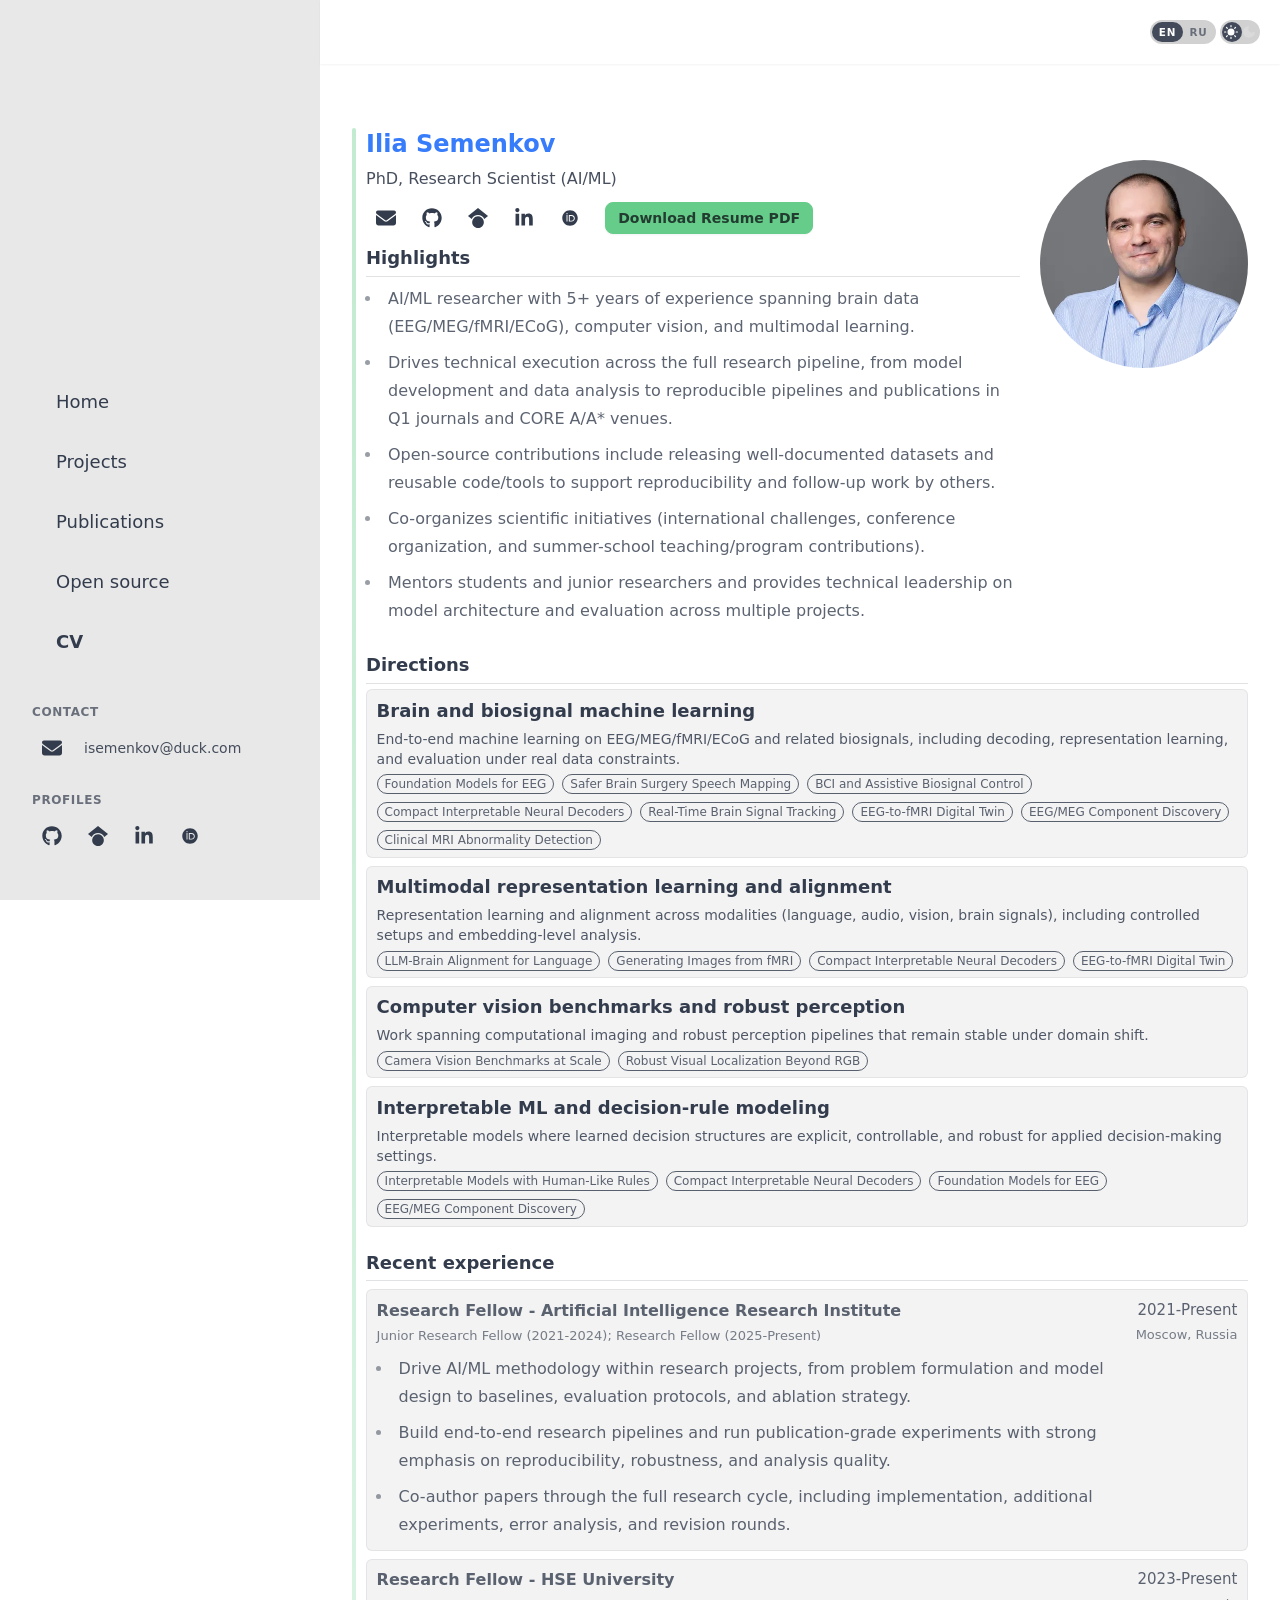
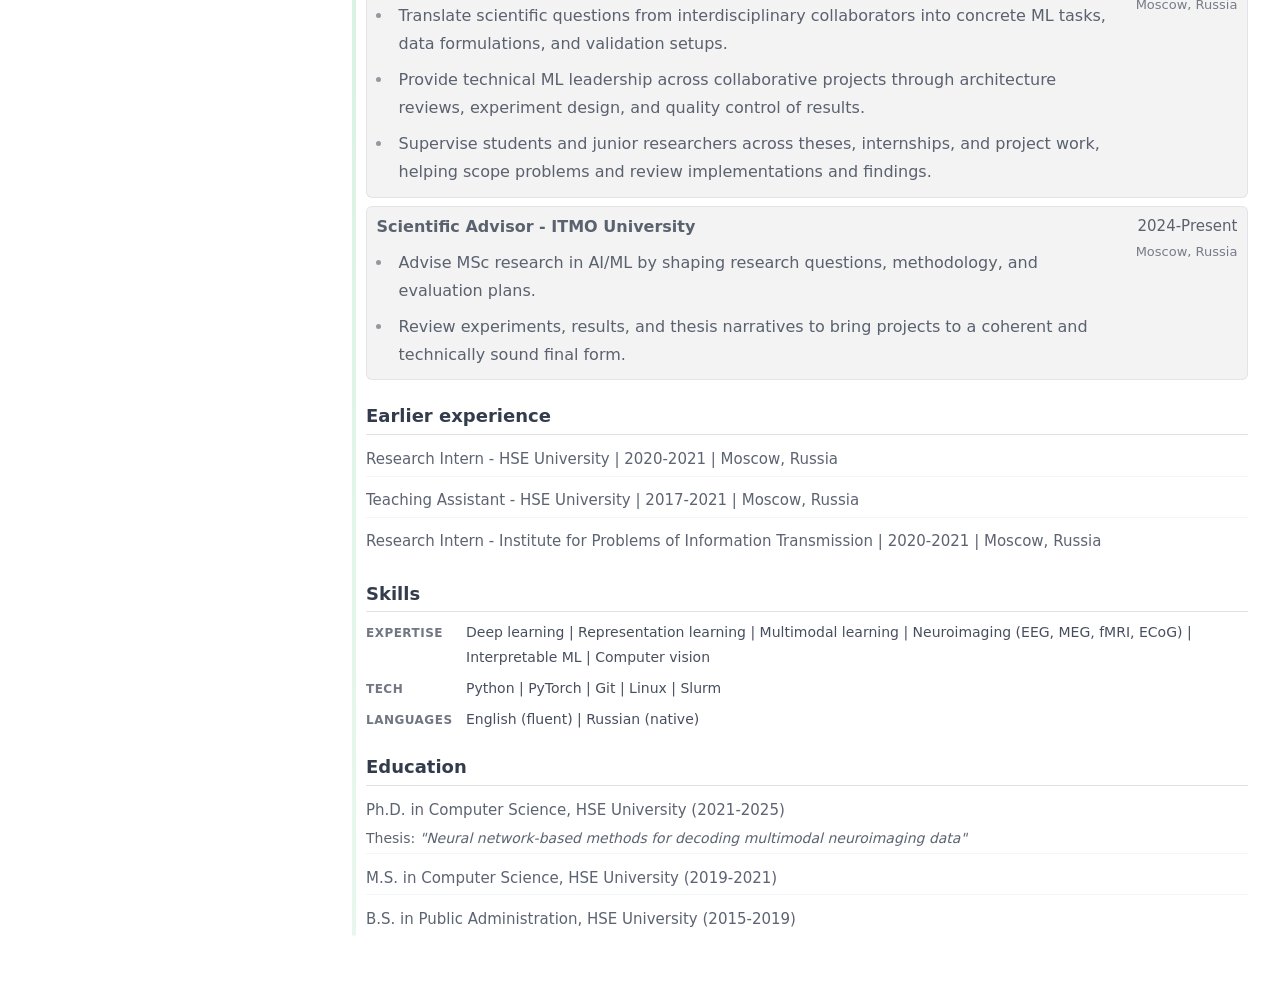
==== commit 26e93508: "Update HTML files and add new resume PDFs for enhanced content - Updated the 404.html and index.html" ====
--- a/cv/index.html
+++ b/cv/index.html
@@ -1,4 +1,4 @@
-<!DOCTYPE html><html lang="en" data-astro-cid-sckkx6r4> <head><meta name="astro-view-transitions-enabled" content="true"><meta name="astro-view-transitions-fallback" content="animate"><script type="module" src="/_astro/ClientRouter.astro_astro_type_script_index_0_lang.QW52Ox2j.js"></script><meta charset="utf-8"><meta name="viewport" content="width=device-width,initial-scale=1"><link rel="icon" type="image/svg+xml" href="data:image/svg+xml,<svg xmlns=%22http://www.w3.org/2000/svg%22 viewBox=%220 0 100 100%22><text y=%22.9em%22 font-size=%2290%22>🎓</text></svg>"><meta name="generator" content="Astro v5.15.9"><!-- Sitemap --><link rel="sitemap" href="/sitemap-index.xml"><!-- Canonical URL --><link rel="canonical" href="https://ivsemenkov.github.io/cv/"><!-- Primary Meta Tags --><title>Ilia Semenkov: CV</title><meta name="title" content="Ilia Semenkov: CV"><meta name="description" content="Ilia Semenkov, PhD is a research fellow at the Artificial Intelligence Research Institute, HSE University."><!-- Open Graph / Facebook --><meta property="og:type" content="website"><meta property="og:url" content="https://ivsemenkov.github.io/cv/"><meta property="og:title" content="Ilia Semenkov: CV"><meta property="og:description" content="Ilia Semenkov, PhD is a research fellow at the Artificial Intelligence Research Institute, HSE University."><meta property="og:image" content="https://ivsemenkov.github.io/favicon.svg"><!-- Twitter --><meta property="twitter:card" content="summary_large_image"><meta property="twitter:url" content="https://ivsemenkov.github.io/cv/"><meta property="twitter:title" content="Ilia Semenkov: CV"><meta property="twitter:description" content="Ilia Semenkov, PhD is a research fellow at the Artificial Intelligence Research Institute, HSE University."><meta property="twitter:image" content="https://ivsemenkov.github.io/favicon.svg"><!-- Theme: one script, capture-phase click so toggle always wins. --><script>(function(){const lightTheme = "emerald";
+<!DOCTYPE html><html lang="en" data-astro-cid-sckkx6r4> <head><meta name="astro-view-transitions-enabled" content="true"><meta name="astro-view-transitions-fallback" content="animate"><script type="module" src="/_astro/ClientRouter.astro_astro_type_script_index_0_lang.QW52Ox2j.js"></script><meta charset="utf-8"><meta name="viewport" content="width=device-width,initial-scale=1"><link rel="icon" type="image/svg+xml" href="data:image/svg+xml,<svg xmlns=%22http://www.w3.org/2000/svg%22 viewBox=%220 0 100 100%22><text y=%22.9em%22 font-size=%2290%22>🎓</text></svg>"><meta name="generator" content="Astro v5.15.9"><!-- Sitemap --><link rel="sitemap" href="/sitemap-index.xml"><!-- Canonical + Alternate locales --><link rel="canonical" href="https://ivsemenkov.github.io/cv"><link rel="alternate" hreflang="en" href="https://ivsemenkov.github.io/cv"><link rel="alternate" hreflang="ru" href="https://ivsemenkov.github.io/ru/cv"><link rel="alternate" hreflang="x-default" href="https://ivsemenkov.github.io/cv"><!-- Primary Meta Tags --><title>Ilia Semenkov: CV</title><meta name="title" content="Ilia Semenkov: CV"><meta name="description" content="Ilia Semenkov, PhD is a research fellow at the Artificial Intelligence Research Institute, HSE University."><!-- Open Graph --><meta property="og:type" content="website"><meta property="og:url" content="https://ivsemenkov.github.io/cv"><meta property="og:title" content="Ilia Semenkov: CV"><meta property="og:description" content="Ilia Semenkov, PhD is a research fellow at the Artificial Intelligence Research Institute, HSE University."><meta property="og:image" content="https://ivsemenkov.github.io/favicon.svg"><!-- Twitter --><meta property="twitter:card" content="summary_large_image"><meta property="twitter:url" content="https://ivsemenkov.github.io/cv"><meta property="twitter:title" content="Ilia Semenkov: CV"><meta property="twitter:description" content="Ilia Semenkov, PhD is a research fellow at the Artificial Intelligence Research Institute, HSE University."><meta property="twitter:image" content="https://ivsemenkov.github.io/favicon.svg"><!-- Theme: one script, capture-phase click so toggle always wins. --><script>(function(){const lightTheme = "emerald";
 const darkTheme = "night";
 
   var KEY = 'theme';
@@ -24,9 +24,11 @@
     var toggles = document.querySelectorAll('[data-toggle-theme]');
     for (var i = 0; i < toggles.length; i++) {
       var el = toggles[i];
-      var list = (el.getAttribute('data-toggle-theme') || '').split(',').map(function(s) { return s.trim(); });
+      var list = (el.getAttribute('data-toggle-theme') || '').split(',').map(function (s) {
+        return s.trim();
+      });
       if (list.length < 2) continue;
-      var isDark = (cur === list[0]);
+      var isDark = cur === list[0];
       var input = el.querySelector('input[type="checkbox"]');
       if (input) input.checked = isDark;
     }
@@ -36,38 +38,56 @@
     if (!el) return;
     ev.preventDefault();
     ev.stopPropagation();
-    var list = (el.getAttribute('data-toggle-theme') || '').split(',').map(function(s) { return s.trim(); });
+    var list = (el.getAttribute('data-toggle-theme') || '').split(',').map(function (s) {
+      return s.trim();
+    });
     if (list.length < 2) return;
     var cur = document.documentElement.getAttribute('data-theme');
-    var next = (cur === list[0]) ? list[1] : list[0];
+    var next = cur === list[0] ? list[1] : list[0];
     localStorage.setItem(KEY, next);
     document.documentElement.setAttribute('data-theme', next);
     syncCheckbox();
   }
   apply();
   syncCheckbox();
-  var observer = new MutationObserver(function() {
+  var observer = new MutationObserver(function () {
     syncCheckbox();
   });
   observer.observe(document.documentElement, {
     attributes: true,
-    attributeFilter: ['data-theme']
+    attributeFilter: ['data-theme'],
   });
   document.addEventListener('click', onToggleClick, true);
-  document.addEventListener('DOMContentLoaded', function() {
+  document.addEventListener('DOMContentLoaded', function () {
     syncCheckbox();
     setTimeout(syncCheckbox, 50);
   });
-  document.addEventListener('astro:after-swap', function() {
+  document.addEventListener('astro:after-swap', function () {
     apply();
     syncCheckbox();
-    [50, 150, 350, 600].forEach(function(ms) { setTimeout(syncCheckbox, ms); });
+    [50, 150, 350, 600].forEach(function (ms) {
+      setTimeout(syncCheckbox, ms);
+    });
   });
-})();</script><link rel="stylesheet" href="/_astro/cv.D2ujOLwU.css">
-<link rel="stylesheet" href="/_astro/cv.1JZ-XQsG.css">
-<link rel="stylesheet" href="/_astro/cv.JzZ98dA8.css"></head> <body data-astro-cid-sckkx6r4> <div class="bg-base-100 drawer lg:drawer-open " data-astro-cid-sckkx6r4> <input id="my-drawer" type="checkbox" class="drawer-toggle" data-astro-cid-sckkx6r4> <!-- Drawer content --> <div class="drawer-content bg-base-100" data-astro-cid-sckkx6r4> <div class="app-topbar sticky top-0 z-50 bg-base-100/95 text-base-content shadow-sm backdrop-blur supports-[backdrop-filter]:bg-base-100/80" data-astro-cid-sckkx6r4> <nav class="navbar app-navbar" data-astro-cid-sckkx6r4> <div class="navbar-start shrink-0" data-astro-cid-sckkx6r4>  <label for="my-drawer" class="btn btn-square btn-ghost lg:hidden" data-astro-cid-sckkx6r4> <!--
+})();</script><link rel="stylesheet" href="/_astro/cv.vBs1wGxD.css">
+<link rel="stylesheet" href="/_astro/cv.DA06Rqzp.css">
+<link rel="stylesheet" href="/_astro/cv.D8nKJ_0e.css"></head> <body data-astro-cid-sckkx6r4> <div class="bg-base-100 drawer lg:drawer-open " data-astro-cid-sckkx6r4> <input id="my-drawer" type="checkbox" class="drawer-toggle" data-astro-cid-sckkx6r4> <!-- Drawer content --> <div class="drawer-content bg-base-100" data-astro-cid-sckkx6r4> <div class="app-topbar sticky top-0 z-50 bg-base-100/95 text-base-content shadow-sm backdrop-blur supports-[backdrop-filter]:bg-base-100/80" data-astro-cid-sckkx6r4> <nav class="navbar app-navbar" data-astro-cid-sckkx6r4> <div class="navbar-start shrink-0" data-astro-cid-sckkx6r4>  <label for="my-drawer" class="btn btn-square btn-ghost lg:hidden" data-astro-cid-sckkx6r4> <!--
 Pass any SVG icon as children (recommended width/height : w-6 h-6 or size-6)
 By default, it's using your primary color for styling
---><div class="w-12 h-12 inline-flex items-center justify-center rounded-xl bg-primary/20 text-primary">  <svg xmlns="http://www.w3.org/2000/svg" fill="none" viewBox="0 0 24 24" stroke-width="1.5" class="size-6 stroke-current" data-astro-cid-sckkx6r4> <path stroke-linecap="round" stroke-linejoin="round" d="M3.75 6.75h16.5M3.75 12h16.5m-16.5 5.25h16.5" data-astro-cid-sckkx6r4></path> </svg>  </div> </label> </div> <div class="navbar-center min-w-0 flex-1 justify-center lg:hidden px-2" data-astro-cid-sckkx6r4> <span class="navbar-center-title truncate text-base font-black sm:text-lg" title="PhD · Research Scientist (AI/ML) Ilia Semenkov" data-astro-cid-sckkx6r4> Ilia Semenkov </span> </div> <div class="navbar-end app-navbar-end shrink-0" data-astro-cid-sckkx6r4> <button type="button" class="theme-toggle grid cursor-pointer place-items-center" data-toggle-theme="night,emerald" aria-label="Toggle theme" data-astro-cid-ygdvpqmu data-astro-transition-persist="astro-ucnox4ks-1"> <span class="theme-toggle-knob" aria-hidden="true" data-astro-cid-ygdvpqmu></span> <svg class="theme-icon-sun stroke-base-100 fill-base-100 col-start-1 row-start-1 transition-opacity" xmlns="http://www.w3.org/2000/svg" width="14" height="14" viewBox="0 0 24 24" fill="none" stroke="currentColor" stroke-width="2" stroke-linecap="round" stroke-linejoin="round" data-astro-cid-ygdvpqmu> <circle cx="12" cy="12" r="5" data-astro-cid-ygdvpqmu></circle> <path d="M12 1v2M12 21v2M4.2 4.2l1.4 1.4M18.4 18.4l1.4 1.4M1 12h2M21 12h2M4.2 19.8l1.4-1.4M18.4 5.6l1.4-1.4" data-astro-cid-ygdvpqmu></path> </svg> <svg class="theme-icon-moon stroke-base-100 fill-base-100 col-start-2 row-start-1 transition-opacity" xmlns="http://www.w3.org/2000/svg" width="14" height="14" viewBox="0 0 24 24" fill="none" stroke="currentColor" stroke-width="2" stroke-linecap="round" stroke-linejoin="round" data-astro-cid-ygdvpqmu> <path d="M21 12.79A9 9 0 1 1 11.21 3 7 7 0 0 0 21 12.79z" data-astro-cid-ygdvpqmu></path> </svg> </button>  </div> </nav> </div> <main class="app-main mx-auto flex max-w-full flex-col px-4 py-6 sm:px-6 sm:py-8 lg:max-w-5xl lg:px-8 lg:pt-16" data-astro-cid-sckkx6r4> <!-- Page content -->  <article class="cv-page prose max-w-none" data-astro-cid-zuwcdr5b> <div class="cv-column" data-astro-cid-zuwcdr5b> <!-- Two columns: content cell (header + Highlights) and image cell; then full-width content below --> <div class="cv-top-grid" data-astro-cid-zuwcdr5b> <header class="cv-header cv-grid-header" data-astro-cid-zuwcdr5b> <h1 class="text-2xl font-bold text-secondary" data-astro-cid-zuwcdr5b>Ilia Semenkov</h1> <p class="text-base text-base-content/90" data-astro-cid-zuwcdr5b>PhD · Research Scientist (AI/ML)</p> <div class="cv-links" data-astro-cid-zuwcdr5b> <div class="flex flex-wrap items-center justify-start gap-1.5"> <a href="mailto:isemenkov@duck.com" class="size-10 inline-flex items-center justify-center rounded-xl hover:bg-primary/20 transition-all duration-300" aria-label="Email"> <svg viewBox="0 0 512 512" class="size-5" fill="currentColor"><!--!Font Awesome Free 6.7.2 by @fontawesome - https://fontawesome.com License - https://fontawesome.com/license/free Copyright 2025 Fonticons, Inc.--><path d="M48 64C21.5 64 0 85.5 0 112c0 15.1 7.1 29.3 19.2 38.4L236.8 313.6c11.4 8.5 27 8.5 38.4 0L492.8 150.4c12.1-9.1 19.2-23.3 19.2-38.4c0-26.5-21.5-48-48-48L48 64zM0 176L0 384c0 35.3 28.7 64 64 64l384 0c35.3 0 64-28.7 64-64l0-208L294.4 339.2c-22.8 17.1-54 17.1-76.8 0L0 176z" /></svg> </a> <a href="https://github.com/ivsemenkov" target="_blank" rel="noopener noreferrer" class="size-10 inline-flex items-center justify-center rounded-xl hover:bg-primary/20 transition-all duration-300" aria-label="GitHub"> <svg viewBox="0 0 496 512" class="size-5" fill="currentColor"><!--!Font Awesome Free 6.7.2 by @fontawesome - https://fontawesome.com License - https://fontawesome.com/license/free Copyright 2025 Fonticons, Inc.--><path d="M165.9 397.4c0 2-2.3 3.6-5.2 3.6-3.3 .3-5.6-1.3-5.6-3.6 0-2 2.3-3.6 5.2-3.6 3-.3 5.6 1.3 5.6 3.6zm-31.1-4.5c-.7 2 1.3 4.3 4.3 4.9 2.6 1 5.6 0 6.2-2s-1.3-4.3-4.3-5.2c-2.6-.7-5.5 .3-6.2 2.3zm44.2-1.7c-2.9 .7-4.9 2.6-4.6 4.9 .3 2 2.9 3.3 5.9 2.6 2.9-.7 4.9-2.6 4.6-4.6-.3-1.9-3-3.2-5.9-2.9zM244.8 8C106.1 8 0 113.3 0 252c0 110.9 69.8 205.8 169.5 239.2 12.8 2.3 17.3-5.6 17.3-12.1 0-6.2-.3-40.4-.3-61.4 0 0-70 15-84.7-29.8 0 0-11.4-29.1-27.8-36.6 0 0-22.9-15.7 1.6-15.4 0 0 24.9 2 38.6 25.8 21.9 38.6 58.6 27.5 72.9 20.9 2.3-16 8.8-27.1 16-33.7-55.9-6.2-112.3-14.3-112.3-110.5 0-27.5 7.6-41.3 23.6-58.9-2.6-6.5-11.1-33.3 2.6-67.9 20.9-6.5 69 27 69 27 20-5.6 41.5-8.5 62.8-8.5s42.8 2.9 62.8 8.5c0 0 48.1-33.6 69-27 13.7 34.7 5.2 61.4 2.6 67.9 16 17.7 25.8 31.5 25.8 58.9 0 96.5-58.9 104.2-114.8 110.5 9.2 7.9 17 22.9 17 46.4 0 33.7-.3 75.4-.3 83.6 0 6.5 4.6 14.4 17.3 12.1C428.2 457.8 496 362.9 496 252 496 113.3 383.5 8 244.8 8zM97.2 352.9c-1.3 1-1 3.3 .7 5.2 1.6 1.6 3.9 2.3 5.2 1 1.3-1 1-3.3-.7-5.2-1.6-1.6-3.9-2.3-5.2-1zm-10.8-8.1c-.7 1.3 .3 2.9 2.3 3.9 1.6 1 3.6 .7 4.3-.7 .7-1.3-.3-2.9-2.3-3.9-2-.6-3.6-.3-4.3 .7zm32.4 35.6c-1.6 1.3-1 4.3 1.3 6.2 2.3 2.3 5.2 2.6 6.5 1 1.3-1.3 .7-4.3-1.3-6.2-2.2-2.3-5.2-2.6-6.5-1zm-11.4-14.7c-1.6 1-1.6 3.6 0 5.9 1.6 2.3 4.3 3.3 5.6 2.3 1.6-1.3 1.6-3.9 0-6.2-1.4-2.3-4-3.3-5.6-2z" /></svg> </a> <a href="https://scholar.google.com/citations?user=fR4qppEAAAAJ" target="_blank" rel="noopener noreferrer" class="size-10 inline-flex items-center justify-center rounded-xl hover:bg-primary/20 transition-all duration-300" aria-label="Google Scholar"> <svg viewBox="0 0 512 512" class="size-5" fill="currentColor"><!--!Font Awesome Free 6.7.2 by @fontawesome - https://fontawesome.com License - https://fontawesome.com/license/free Copyright 2025 Fonticons, Inc.--><path d="M390.9 298.5c0 0 0 .1 .1 .1c9.2 19.4 14.4 41.1 14.4 64C405.3 445.1 338.5 512 256 512s-149.3-66.9-149.3-149.3c0-22.9 5.2-44.6 14.4-64h0c1.7-3.6 3.6-7.2 5.6-10.7c4.4-7.6 9.4-14.7 15-21.3c27.4-32.6 68.5-53.3 114.4-53.3c33.6 0 64.6 11.1 89.6 29.9c9.1 6.9 17.4 14.7 24.8 23.5c5.6 6.6 10.6 13.8 15 21.3c2 3.4 3.8 7 5.5 10.5zm26.4-18.8c-30.1-58.4-91-98.4-161.3-98.4s-131.2 40-161.3 98.4L0 202.7 256 0 512 202.7l-94.7 77.1z" /></svg> </a> <a href="https://www.linkedin.com/in/ilia-semenkov-588487223/" target="_blank" rel="noopener noreferrer" class="size-10 inline-flex items-center justify-center rounded-xl hover:bg-primary/20 transition-all duration-300" aria-label="LinkedIn"> <svg viewBox="0 0 448 512" class="size-5" fill="currentColor"><!--!Font Awesome Free 6.7.2 by @fontawesome - https://fontawesome.com License - https://fontawesome.com/license/free Copyright 2025 Fonticons, Inc.--><path d="M100.3 448H7.4V148.9h92.9zM53.8 108.1C24.1 108.1 0 83.5 0 53.8a53.8 53.8 0 0 1 107.6 0c0 29.7-24.1 54.3-53.8 54.3zM447.9 448h-92.7V302.4c0-34.7-.7-79.2-48.3-79.2-48.3 0-55.7 37.7-55.7 76.7V448h-92.8V148.9h89.1v40.8h1.3c12.4-23.5 42.7-48.3 87.9-48.3 94 0 111.3 61.9 111.3 142.3V448z" /></svg> </a> <a href="https://orcid.org/0000-0003-1515-7062" target="_blank" rel="noopener noreferrer" class="size-10 inline-flex items-center justify-center rounded-xl hover:bg-primary/20 transition-all duration-300" aria-label="ORCID"> <svg viewBox="0 0 640 640" class="size-5" fill="currentColor"><!--!Font Awesome Free v7.0.0 by @fontawesome - https://fontawesome.com License - https://fontawesome.com/license/free Copyright 2025 Fonticons, Inc.--><path d="M358.7 252.2L312.8 252.2L312.8 406L360.3 406C427.9 406 443.4 354.7 443.4 329.1C443.4 287.5 416.9 252.2 358.7 252.2zM320 72C183 72 72 183 72 320C72 457 183 568 320 568C457 568 568 457 568 320C568 183 457 72 320 72zM239.2 432.8L209.4 432.8L209.4 225.3L239.2 225.3L239.2 432.8zM224.3 162.5C235.1 162.5 243.9 171.3 243.9 182.1C243.9 192.9 235.1 201.7 224.3 201.7C213.5 201.7 204.7 192.9 204.7 182.1C204.7 171.3 213.5 162.5 224.3 162.5zM364 433L283 433L283 225.3L363.6 225.3C440.3 225.3 474 280.1 474 329.2C474 382.5 432.3 433.1 364 433.1z" /></svg> </a> </div> <a href="/resume.pdf" target="_blank" rel="noopener noreferrer" class="btn btn-sm btn-primary cv-links-download" data-astro-cid-zuwcdr5b>
-Download Resume PDF
-</a> </div> </header> <div class="cv-pic-cell" data-astro-cid-zuwcdr5b> <img src="/_astro/profile_pictures.Dmzy9cGh_Z13DIDM.webp" alt="Profile picture of Ilia Semenkov" data-astro-cid-zuwcdr5b="true" loading="lazy" decoding="async" fetchpriority="auto" width="448" height="448" class="cv-profile-img mask mask-circle"> </div> <section class="cv-section cv-grid-highlights" aria-labelledby="highlights-heading" data-astro-cid-zuwcdr5b> <h2 id="highlights-heading" class="cv-h2" data-astro-cid-zuwcdr5b>Highlights</h2> <ul class="cv-bullets" data-astro-cid-zuwcdr5b> <li key="h-0-AI/ML researcher with 5+ years of experi" data-astro-cid-zuwcdr5b>AI/ML researcher with 5+ years of experience spanning brain data (EEG/MEG/fMRI/ECoG), computer vision, and multimodal learning.</li><li key="h-1-Drives technical execution across the fu" data-astro-cid-zuwcdr5b>Drives technical execution across the full research pipeline: from model development and data analysis to building reproducible pipelines and publishing results in Q1 journals and CORE A/A* venues.</li><li key="h-2-Open-source contributions include releas" data-astro-cid-zuwcdr5b>Open-source contributions include releasing well-documented datasets and reusable code/tools to support reproducibility and follow-up work by others.</li><li key="h-3-Co-organizes scientific initiatives (int" data-astro-cid-zuwcdr5b>Co-organizes scientific initiatives (international challenges, conference organization, and summer-school teaching/program contributions).</li><li key="h-4-Mentors students and junior researchers;" data-astro-cid-zuwcdr5b>Mentors students and junior researchers; provides technical leadership and ML consulting on architecture and evaluation across multiple projects.</li> </ul> </section> </div> <!-- Full-width content below the two-column block --> <div class="cv-full-width" data-astro-cid-zuwcdr5b> <!-- 3) Directions (from cv.yaml) --> <section class="cv-section" aria-labelledby="directions-heading" data-astro-cid-zuwcdr5b> <h2 id="directions-heading" class="cv-h2" data-astro-cid-zuwcdr5b>Directions</h2> <div class="cv-cards" data-astro-cid-zuwcdr5b> <div class="cv-card-compact" data-astro-cid-zuwcdr5b> <h3 class="text-lg font-semibold" data-astro-cid-zuwcdr5b>Brain &amp; biosignal machine learning</h3> <p class="text-sm text-base-content/85" data-astro-cid-zuwcdr5b>End-to-end machine learning on EEG/MEG/fMRI/ECoG and related biosignals: decoding, representation learning, and evaluation under real data constraints (noise, subject variability, leakage-safe protocols).</p> <div class="cv-directions-pills flex flex-wrap gap-2 items-center" data-astro-cid-zuwcdr5b> <a href="/projects#project-eeg-foundation-models" class="badge badge-sm badge-outline link" title="Foundation Models for EEG" data-astro-reload data-astro-cid-zuwcdr5b> Foundation Models for EEG </a><a href="/projects#project-ecog-speech-mapping" class="badge badge-sm badge-outline link" title="Safer Brain Surgery Speech Mapping" data-astro-reload data-astro-cid-zuwcdr5b> Safer Brain Surgery Speech Mapping </a><a href="/projects#project-assistive-control-and-closed-loop-biosignals" class="badge badge-sm badge-outline link" title="BCI and Assistive Biosignal Control" data-astro-reload data-astro-cid-zuwcdr5b> BCI and Assistive Biosignal Control </a><a href="/projects#project-brain-stimulus-alignment-compact-interpretable" class="badge badge-sm badge-outline link" title="Compact Interpretable Neural Decoders" data-astro-reload data-astro-cid-zuwcdr5b> Compact Interpretable Neural Decoders </a><a href="/projects#project-real-time-neural-filtering-low-latency" class="badge badge-sm badge-outline link" title="Real-Time Brain Signal Tracking" data-astro-reload data-astro-cid-zuwcdr5b> Real-Time Brain Signal Tracking </a><a href="/projects#project-eeg-fmri-cross-modality-bold-decoding" class="badge badge-sm badge-outline link" title="EEG-to-fMRI Digital Twin" data-astro-reload data-astro-cid-zuwcdr5b> EEG-to-fMRI Digital Twin </a><a href="/projects#project-redisca-eeg-meg-component-discovery" class="badge badge-sm badge-outline link" title="EEG/MEG Component Discovery" data-astro-reload data-astro-cid-zuwcdr5b> EEG/MEG Component Discovery </a><a href="/projects#project-clinical-mri-structural-classification" class="badge badge-sm badge-outline link" title="Clinical MRI Abnormality Detection" data-astro-reload data-astro-cid-zuwcdr5b> Clinical MRI Abnormality Detection </a>  </div> </div><div class="cv-card-compact" data-astro-cid-zuwcdr5b> <h3 class="text-lg font-semibold" data-astro-cid-zuwcdr5b>Multimodal representation learning &amp; alignment</h3> <p class="text-sm text-base-content/85" data-astro-cid-zuwcdr5b>Representation learning and alignment across modalities (language, audio, vision, brain signals), including controlled experimental setups and embedding-level analysis workflows.</p> <div class="cv-directions-pills flex flex-wrap gap-2 items-center" data-astro-cid-zuwcdr5b> <a href="/projects#project-signal-dataset-language-eeg" class="badge badge-sm badge-outline link" title="LLM-Brain Alignment for Language" data-astro-reload data-astro-cid-zuwcdr5b> LLM-Brain Alignment for Language </a><a href="/projects#project-fmri-decoding-and-generative-models" class="badge badge-sm badge-outline link" title="Generating Images from fMRI" data-astro-reload data-astro-cid-zuwcdr5b> Generating Images from fMRI </a><a href="/projects#project-brain-stimulus-alignment-compact-interpretable" class="badge badge-sm badge-outline link" title="Compact Interpretable Neural Decoders" data-astro-reload data-astro-cid-zuwcdr5b> Compact Interpretable Neural Decoders </a><a href="/projects#project-eeg-fmri-cross-modality-bold-decoding" class="badge badge-sm badge-outline link" title="EEG-to-fMRI Digital Twin" data-astro-reload data-astro-cid-zuwcdr5b> EEG-to-fMRI Digital Twin </a>  </div> </div><div class="cv-card-compact" data-astro-cid-zuwcdr5b> <h3 class="text-lg font-semibold" data-astro-cid-zuwcdr5b>Computer vision: benchmarking &amp; robust perception</h3> <p class="text-sm text-base-content/85" data-astro-cid-zuwcdr5b>Computer vision work spanning computational imaging/photography (illumination estimation with benchmark-grade datasets, evaluation protocols, and challenge-style testing) and robust perception pipelines that hold up under domain shift (e.g., geometry/semantics-based place recognition beyond fragile RGB cues).</p> <div class="cv-directions-pills flex flex-wrap gap-2 items-center" data-astro-cid-zuwcdr5b> <a href="/projects#project-illumination-estimation-datasets-benchmarks" class="badge badge-sm badge-outline link" title="Camera Vision Benchmarks at Scale" data-astro-reload data-astro-cid-zuwcdr5b> Camera Vision Benchmarks at Scale </a><a href="/projects#project-visual-place-recognition-depth-semantics" class="badge badge-sm badge-outline link" title="Robust Visual Localization Beyond RGB" data-astro-reload data-astro-cid-zuwcdr5b> Robust Visual Localization Beyond RGB </a>  </div> </div><div class="cv-card-compact" data-astro-cid-zuwcdr5b> <h3 class="text-lg font-semibold" data-astro-cid-zuwcdr5b>Interpretable ML &amp; decision-rule modeling</h3> <p class="text-sm text-base-content/85" data-astro-cid-zuwcdr5b>Interpretable models where the learned decision structure is explicit, controllable, and robust, targeted at decision-making settings beyond a single domain.</p> <div class="cv-directions-pills flex flex-wrap gap-2 items-center" data-astro-cid-zuwcdr5b> <a href="/projects#project-interpretable-ml-rules-comparisons" class="badge badge-sm badge-outline link" title="Interpretable Models with Human-Like Rules" data-astro-reload data-astro-cid-zuwcdr5b> Interpretable Models with Human-Like Rules </a><a href="/projects#project-brain-stimulus-alignment-compact-interpretable" class="badge badge-sm badge-outline link" title="Compact Interpretable Neural Decoders" data-astro-reload data-astro-cid-zuwcdr5b> Compact Interpretable Neural Decoders </a><a href="/projects#project-eeg-foundation-models" class="badge badge-sm badge-outline link" title="Foundation Models for EEG" data-astro-reload data-astro-cid-zuwcdr5b> Foundation Models for EEG </a><a href="/projects#project-redisca-eeg-meg-component-discovery" class="badge badge-sm badge-outline link" title="EEG/MEG Component Discovery" data-astro-reload data-astro-cid-zuwcdr5b> EEG/MEG Component Discovery </a>  </div> </div> </div> </section> <!-- 4) Recent experience --> <section class="cv-section" aria-labelledby="experience-selected-heading" data-astro-cid-zuwcdr5b> <h2 id="experience-selected-heading" class="cv-h2" data-astro-cid-zuwcdr5b>Recent experience</h2> <div class="cv-experience-cards" data-astro-cid-zuwcdr5b> <div class="cv-card-compact cv-exp-card" data-astro-cid-zuwcdr5b> <div class="cv-exp-card-body" data-astro-cid-zuwcdr5b> <div class="cv-exp-card-main" data-astro-cid-zuwcdr5b> <span class="cv-exp-card-title" data-astro-cid-zuwcdr5b>Research Fellow — Artificial Intelligence Research Institute</span> <p class="cv-exp-continuity" data-astro-cid-zuwcdr5b>Junior Research Fellow (2021–2024); Research Fellow (2025–Present)</p>   <ul class="cv-bullets" data-astro-cid-zuwcdr5b> <li key="b-0-Drive AI/ML methodology within research projects, " data-astro-cid-zuwcdr5b>Drive AI/ML methodology within research projects, from problem formulation and model design to baselines, evaluation protocols, and ablation strategy.</li><li key="b-1-Build end-to-end research pipelines and run public" data-astro-cid-zuwcdr5b>Build end-to-end research pipelines and run publication-grade experiments with strong emphasis on reproducibility, robustness, and analysis quality.</li><li key="b-2-Co-author papers through the full research cycle, " data-astro-cid-zuwcdr5b>Co-author papers through the full research cycle, including implementation, additional experiments, error analysis, and revision rounds.</li> </ul>   </div> <div class="cv-exp-card-aside" data-astro-cid-zuwcdr5b> <span class="cv-exp-card-dates" data-astro-cid-zuwcdr5b>2021–Present</span> <span class="cv-exp-card-location" data-astro-cid-zuwcdr5b>Moscow, Russia</span> </div> </div> </div><div class="cv-card-compact cv-exp-card" data-astro-cid-zuwcdr5b> <div class="cv-exp-card-body" data-astro-cid-zuwcdr5b> <div class="cv-exp-card-main" data-astro-cid-zuwcdr5b> <span class="cv-exp-card-title" data-astro-cid-zuwcdr5b>Research Fellow — HSE University</span>    <ul class="cv-bullets" data-astro-cid-zuwcdr5b> <li key="b-0-Translate scientific questions from interdisciplin" data-astro-cid-zuwcdr5b>Translate scientific questions from interdisciplinary collaborators into concrete ML tasks, data formulations, and validation setups.</li><li key="b-1-Provide technical ML leadership across collaborati" data-astro-cid-zuwcdr5b>Provide technical ML leadership across collaborative projects through architecture reviews, experiment design, and quality control of results.</li><li key="b-2-Supervise students and junior researchers across t" data-astro-cid-zuwcdr5b>Supervise students and junior researchers across theses, internships, and project work, helping scope problems and review implementations and findings.</li> </ul>   </div> <div class="cv-exp-card-aside" data-astro-cid-zuwcdr5b> <span class="cv-exp-card-dates" data-astro-cid-zuwcdr5b>2023–Present</span> <span class="cv-exp-card-location" data-astro-cid-zuwcdr5b>Moscow, Russia</span> </div> </div> </div><div class="cv-card-compact cv-exp-card" data-astro-cid-zuwcdr5b> <div class="cv-exp-card-body" data-astro-cid-zuwcdr5b> <div class="cv-exp-card-main" data-astro-cid-zuwcdr5b> <span class="cv-exp-card-title" data-astro-cid-zuwcdr5b>Scientific Advisor — ITMO University</span>    <ul class="cv-bullets" data-astro-cid-zuwcdr5b> <li key="b-0-Advise MSc research in AI/ML by shaping research q" data-astro-cid-zuwcdr5b>Advise MSc research in AI/ML by shaping research questions, methodology, and evaluation plans.</li><li key="b-1-Review experiments, results, and thesis narratives" data-astro-cid-zuwcdr5b>Review experiments, results, and thesis narratives to bring projects to a coherent and technically sound final form.</li> </ul>   </div> <div class="cv-exp-card-aside" data-astro-cid-zuwcdr5b> <span class="cv-exp-card-dates" data-astro-cid-zuwcdr5b>2024–Present</span> <span class="cv-exp-card-location" data-astro-cid-zuwcdr5b>Moscow, Russia</span> </div> </div> </div> </div> </section> <!-- 5) Earlier experience — Condensed --> <section class="cv-section" aria-labelledby="earlier-experience-heading" data-astro-cid-zuwcdr5b> <h2 id="earlier-experience-heading" class="cv-h2" data-astro-cid-zuwcdr5b>Earlier experience</h2> <ul class="cv-condensed-list" data-astro-cid-zuwcdr5b> <li key="HSE University-Research Intern-2020-04" data-astro-cid-zuwcdr5b> Research Intern — HSE University · 2020–2021  · Moscow, Russia </li><li key="HSE University-Teaching Assistant-2017-01" data-astro-cid-zuwcdr5b> Teaching Assistant — HSE University · 2017–2021  · Moscow, Russia </li><li key="Institute for Problems of Information Transmission-Junior AI Researcher-2020-02" data-astro-cid-zuwcdr5b> Junior AI Researcher — Institute for Problems of Information Transmission · 2020–2021  · Moscow, Russia </li> </ul> </section> <!-- Skills (Expertise, Tech, Languages) — above Education --> <section class="cv-section cv-skills-section" aria-labelledby="skills-heading" data-astro-cid-zuwcdr5b> <h2 id="skills-heading" class="cv-h2" data-astro-cid-zuwcdr5b>Skills</h2> <div class="cv-skills-subs" data-astro-cid-zuwcdr5b> <div class="cv-skills-sub" data-astro-cid-zuwcdr5b> <span class="cv-skills-sub-label" data-astro-cid-zuwcdr5b>Expertise</span> <span class="cv-skills-sub-items" data-astro-cid-zuwcdr5b>Deep learning · Representation learning · Multimodal learning · Neuroimaging (EEG, MEG, fMRI, ECoG) · Interpretable ML · Computer vision</span> </div> <div class="cv-skills-sub" data-astro-cid-zuwcdr5b> <span class="cv-skills-sub-label" data-astro-cid-zuwcdr5b>Tech</span> <span class="cv-skills-sub-items" data-astro-cid-zuwcdr5b>Python · PyTorch · Git · Linux · Slurm</span> </div> <div class="cv-skills-sub" data-astro-cid-zuwcdr5b> <span class="cv-skills-sub-label" data-astro-cid-zuwcdr5b>Languages</span> <span class="cv-skills-sub-items" data-astro-cid-zuwcdr5b>English (fluent) · Russian (native)</span> </div> </div> </section> <!-- Education --> <section class="cv-section" aria-labelledby="education-heading" data-astro-cid-zuwcdr5b> <h2 id="education-heading" class="cv-h2" data-astro-cid-zuwcdr5b>Education</h2> <ul class="cv-condensed-list cv-education-list" data-astro-cid-zuwcdr5b> <li key="HSE University-Ph.D.-2025" class="cv-education-item" data-astro-cid-zuwcdr5b> <span class="cv-education-main" data-astro-cid-zuwcdr5b>Ph.D. in Computer Science, HSE University (2021–2025)</span> <p class="cv-education-thesis" data-astro-cid-zuwcdr5b>Thesis: <cite class="cv-education-thesis-title" data-astro-cid-zuwcdr5b>"Neural network-based methods for decoding multimodal neuroimaging data"</cite></p> </li><li key="HSE University-M.S.-2021" class="cv-education-item" data-astro-cid-zuwcdr5b> <span class="cv-education-main" data-astro-cid-zuwcdr5b>M.S. in Computer Science, HSE University (2019–2021)</span>  </li><li key="HSE University-B.S.-2019" class="cv-education-item" data-astro-cid-zuwcdr5b> <span class="cv-education-main" data-astro-cid-zuwcdr5b>B.S. in Public Administration, HSE University (2015–2019)</span>  </li> </ul> </section> </div> </div> </article>  </main> </div> <!-- Drawer side --> <div class="drawer-side drawer-layer z-40" data-astro-cid-sckkx6r4> <label for="my-drawer" aria-label="close sidebar" class="drawer-overlay" data-astro-cid-sckkx6r4></label> <aside class="mobile-drawer-panel flex min-h-[100dvh] w-[20rem] max-w-[85vw] flex-col overflow-y-auto overscroll-contain bg-base-200 px-4 pt-4 pb-[max(env(safe-area-inset-bottom),5rem)] text-base-content lg:pb-[calc(env(safe-area-inset-bottom)+0.75rem)]" data-astro-cid-o5wx45wj> <div class="my-4 flex h-full flex-col gap-8 lg:my-8" data-astro-cid-o5wx45wj> <div data-astro-cid-o5wx45wj> <!-- Same block on every page: visible on Projects/Publications/Open source, invisible on Home/CV so nav aligns exactly --> <div class="navbar-top-block flex justify-center items-center flex-col navbar-top-invisible" data-astro-cid-o5wx45wj> <img src="/_astro/profile_pictures.Dmzy9cGh_Z1RyMHF.webp" alt data-astro-cid-o5wx45wj="true" loading="lazy" decoding="async" fetchpriority="auto" width="1756" height="1615" class="mask mask-circle size-44"> <h1 class="text-lg font-black mt-8 hidden lg:block" data-astro-cid-o5wx45wj> <span class="block" data-astro-cid-o5wx45wj>Ilia Semenkov</span> <span class="block text-base font-normal opacity-80" data-astro-cid-o5wx45wj>PhD · Research Scientist (AI/ML)</span> </h1> </div> <div class="mx-4 mt-8 lg:mt-16" data-astro-cid-o5wx45wj> <ul class="menu menu-md grow shrink space-y-4 overflow-y-auto pb-2" data-astro-cid-o5wx45wj> <li data-astro-cid-o5wx45wj><a href="/" class="text-lg" data-astro-cid-o5wx45wj>Home</a></li> <li data-astro-cid-o5wx45wj><a href="/projects" class="text-lg" data-astro-cid-o5wx45wj>Projects</a></li> <li data-astro-cid-o5wx45wj><a href="/publications" class="text-lg" data-astro-cid-o5wx45wj>Publications</a></li> <li data-astro-cid-o5wx45wj><a href="/open-source" class="text-lg" data-astro-cid-o5wx45wj>Open source</a></li> <li data-astro-cid-o5wx45wj><a href="/cv" class="text-lg font-bold" data-astro-cid-o5wx45wj>CV</a></li> </ul> </div> </div> <div class="mx-4 space-y-6 lg:mt-auto" data-astro-cid-o5wx45wj> <div data-astro-cid-o5wx45wj> <h2 class="text-xs font-semibold uppercase tracking-wider text-base-content/70 mb-2" data-astro-cid-o5wx45wj>Contact</h2> <div class="flex items-center gap-3" data-astro-cid-o5wx45wj> <a href="mailto:isemenkov@duck.com" class="size-10 inline-flex items-center justify-center rounded-xl hover:bg-primary/20 transition-all duration-300 shrink-0" aria-label="Email" data-astro-cid-o5wx45wj> <svg viewBox="0 0 512 512" class="size-5" fill="currentColor" data-astro-cid-o5wx45wj="true"><!--!Font Awesome Free 6.7.2 by @fontawesome - https://fontawesome.com License - https://fontawesome.com/license/free Copyright 2025 Fonticons, Inc.--><path d="M48 64C21.5 64 0 85.5 0 112c0 15.1 7.1 29.3 19.2 38.4L236.8 313.6c11.4 8.5 27 8.5 38.4 0L492.8 150.4c12.1-9.1 19.2-23.3 19.2-38.4c0-26.5-21.5-48-48-48L48 64zM0 176L0 384c0 35.3 28.7 64 64 64l384 0c35.3 0 64-28.7 64-64l0-208L294.4 339.2c-22.8 17.1-54 17.1-76.8 0L0 176z" /></svg> </a> <button type="button" class="copy-email text-sm text-base-content/90 hover:text-base-content hover:underline cursor-pointer focus:outline-none focus:underline text-left" data-email="isemenkov@duck.com" title="Copy email" data-astro-cid-o5wx45wj> isemenkov@duck.com </button> </div> </div> <div data-astro-cid-o5wx45wj> <h2 class="text-xs font-semibold uppercase tracking-wider text-base-content/70 mb-2" data-astro-cid-o5wx45wj>Profiles</h2> <div class="flex flex-wrap items-center justify-start gap-1.5">  <a href="https://github.com/ivsemenkov" target="_blank" rel="noopener noreferrer" class="size-10 inline-flex items-center justify-center rounded-xl hover:bg-primary/20 transition-all duration-300" aria-label="GitHub"> <svg viewBox="0 0 496 512" class="size-5" fill="currentColor"><!--!Font Awesome Free 6.7.2 by @fontawesome - https://fontawesome.com License - https://fontawesome.com/license/free Copyright 2025 Fonticons, Inc.--><path d="M165.9 397.4c0 2-2.3 3.6-5.2 3.6-3.3 .3-5.6-1.3-5.6-3.6 0-2 2.3-3.6 5.2-3.6 3-.3 5.6 1.3 5.6 3.6zm-31.1-4.5c-.7 2 1.3 4.3 4.3 4.9 2.6 1 5.6 0 6.2-2s-1.3-4.3-4.3-5.2c-2.6-.7-5.5 .3-6.2 2.3zm44.2-1.7c-2.9 .7-4.9 2.6-4.6 4.9 .3 2 2.9 3.3 5.9 2.6 2.9-.7 4.9-2.6 4.6-4.6-.3-1.9-3-3.2-5.9-2.9zM244.8 8C106.1 8 0 113.3 0 252c0 110.9 69.8 205.8 169.5 239.2 12.8 2.3 17.3-5.6 17.3-12.1 0-6.2-.3-40.4-.3-61.4 0 0-70 15-84.7-29.8 0 0-11.4-29.1-27.8-36.6 0 0-22.9-15.7 1.6-15.4 0 0 24.9 2 38.6 25.8 21.9 38.6 58.6 27.5 72.9 20.9 2.3-16 8.8-27.1 16-33.7-55.9-6.2-112.3-14.3-112.3-110.5 0-27.5 7.6-41.3 23.6-58.9-2.6-6.5-11.1-33.3 2.6-67.9 20.9-6.5 69 27 69 27 20-5.6 41.5-8.5 62.8-8.5s42.8 2.9 62.8 8.5c0 0 48.1-33.6 69-27 13.7 34.7 5.2 61.4 2.6 67.9 16 17.7 25.8 31.5 25.8 58.9 0 96.5-58.9 104.2-114.8 110.5 9.2 7.9 17 22.9 17 46.4 0 33.7-.3 75.4-.3 83.6 0 6.5 4.6 14.4 17.3 12.1C428.2 457.8 496 362.9 496 252 496 113.3 383.5 8 244.8 8zM97.2 352.9c-1.3 1-1 3.3 .7 5.2 1.6 1.6 3.9 2.3 5.2 1 1.3-1 1-3.3-.7-5.2-1.6-1.6-3.9-2.3-5.2-1zm-10.8-8.1c-.7 1.3 .3 2.9 2.3 3.9 1.6 1 3.6 .7 4.3-.7 .7-1.3-.3-2.9-2.3-3.9-2-.6-3.6-.3-4.3 .7zm32.4 35.6c-1.6 1.3-1 4.3 1.3 6.2 2.3 2.3 5.2 2.6 6.5 1 1.3-1.3 .7-4.3-1.3-6.2-2.2-2.3-5.2-2.6-6.5-1zm-11.4-14.7c-1.6 1-1.6 3.6 0 5.9 1.6 2.3 4.3 3.3 5.6 2.3 1.6-1.3 1.6-3.9 0-6.2-1.4-2.3-4-3.3-5.6-2z" /></svg> </a> <a href="https://scholar.google.com/citations?user=fR4qppEAAAAJ" target="_blank" rel="noopener noreferrer" class="size-10 inline-flex items-center justify-center rounded-xl hover:bg-primary/20 transition-all duration-300" aria-label="Google Scholar"> <svg viewBox="0 0 512 512" class="size-5" fill="currentColor"><!--!Font Awesome Free 6.7.2 by @fontawesome - https://fontawesome.com License - https://fontawesome.com/license/free Copyright 2025 Fonticons, Inc.--><path d="M390.9 298.5c0 0 0 .1 .1 .1c9.2 19.4 14.4 41.1 14.4 64C405.3 445.1 338.5 512 256 512s-149.3-66.9-149.3-149.3c0-22.9 5.2-44.6 14.4-64h0c1.7-3.6 3.6-7.2 5.6-10.7c4.4-7.6 9.4-14.7 15-21.3c27.4-32.6 68.5-53.3 114.4-53.3c33.6 0 64.6 11.1 89.6 29.9c9.1 6.9 17.4 14.7 24.8 23.5c5.6 6.6 10.6 13.8 15 21.3c2 3.4 3.8 7 5.5 10.5zm26.4-18.8c-30.1-58.4-91-98.4-161.3-98.4s-131.2 40-161.3 98.4L0 202.7 256 0 512 202.7l-94.7 77.1z" /></svg> </a> <a href="https://www.linkedin.com/in/ilia-semenkov-588487223/" target="_blank" rel="noopener noreferrer" class="size-10 inline-flex items-center justify-center rounded-xl hover:bg-primary/20 transition-all duration-300" aria-label="LinkedIn"> <svg viewBox="0 0 448 512" class="size-5" fill="currentColor"><!--!Font Awesome Free 6.7.2 by @fontawesome - https://fontawesome.com License - https://fontawesome.com/license/free Copyright 2025 Fonticons, Inc.--><path d="M100.3 448H7.4V148.9h92.9zM53.8 108.1C24.1 108.1 0 83.5 0 53.8a53.8 53.8 0 0 1 107.6 0c0 29.7-24.1 54.3-53.8 54.3zM447.9 448h-92.7V302.4c0-34.7-.7-79.2-48.3-79.2-48.3 0-55.7 37.7-55.7 76.7V448h-92.8V148.9h89.1v40.8h1.3c12.4-23.5 42.7-48.3 87.9-48.3 94 0 111.3 61.9 111.3 142.3V448z" /></svg> </a> <a href="https://orcid.org/0000-0003-1515-7062" target="_blank" rel="noopener noreferrer" class="size-10 inline-flex items-center justify-center rounded-xl hover:bg-primary/20 transition-all duration-300" aria-label="ORCID"> <svg viewBox="0 0 640 640" class="size-5" fill="currentColor"><!--!Font Awesome Free v7.0.0 by @fontawesome - https://fontawesome.com License - https://fontawesome.com/license/free Copyright 2025 Fonticons, Inc.--><path d="M358.7 252.2L312.8 252.2L312.8 406L360.3 406C427.9 406 443.4 354.7 443.4 329.1C443.4 287.5 416.9 252.2 358.7 252.2zM320 72C183 72 72 183 72 320C72 457 183 568 320 568C457 568 568 457 568 320C568 183 457 72 320 72zM239.2 432.8L209.4 432.8L209.4 225.3L239.2 225.3L239.2 432.8zM224.3 162.5C235.1 162.5 243.9 171.3 243.9 182.1C243.9 192.9 235.1 201.7 224.3 201.7C213.5 201.7 204.7 192.9 204.7 182.1C204.7 171.3 213.5 162.5 224.3 162.5zM364 433L283 433L283 225.3L363.6 225.3C440.3 225.3 474 280.1 474 329.2C474 382.5 432.3 433.1 364 433.1z" /></svg> </a> </div> </div> </div> </div> </aside>  <script type="module">document.addEventListener("click",e=>{const t=e.target?.closest?.(".copy-email");if(!t||!t.dataset.email)return;const s=t.dataset.email;navigator.clipboard?.writeText(s).then(()=>{const a=t.textContent;t.textContent="Copied!",t.classList.add("text-success"),setTimeout(()=>{t.textContent=a,t.classList.remove("text-success")},1500)})});</script> </div> </div> <script type="module">function n(){const e=window.location.hash?.slice(1);if(!e)return;const o=()=>{const t=document.getElementById(e);if(!t)return;const i=t.getBoundingClientRect().top+window.scrollY-88;window.scrollTo({top:Math.max(0,i),behavior:"smooth"}),t.classList.add("anchor-highlight"),setTimeout(()=>t.classList.remove("anchor-highlight"),2500)};o(),document.getElementById(e)||requestAnimationFrame(()=>requestAnimationFrame(o))}n();window.addEventListener("hashchange",n);document.addEventListener("astro:page-load",n);</script> </body> </html>  +--><div class="w-12 h-12 inline-flex items-center justify-center rounded-xl bg-primary/20 text-primary">  <svg xmlns="http://www.w3.org/2000/svg" fill="none" viewBox="0 0 24 24" stroke-width="1.5" class="size-6 stroke-current" data-astro-cid-sckkx6r4> <path stroke-linecap="round" stroke-linejoin="round" d="M3.75 6.75h16.5M3.75 12h16.5m-16.5 5.25h16.5" data-astro-cid-sckkx6r4></path> </svg>  </div> </label> </div> <div class="navbar-center min-w-0 flex-1 justify-center lg:hidden px-2" data-astro-cid-sckkx6r4> <span class="navbar-center-title truncate text-base font-black sm:text-lg" title="PhD, Research Scientist (AI/ML) Ilia Semenkov" data-astro-cid-sckkx6r4> Ilia Semenkov </span> </div> <div class="navbar-end app-navbar-end shrink-0 gap-1" data-astro-cid-sckkx6r4> <nav class="locale-toggle" aria-label="Site language" data-active-locale="en" data-astro-cid-got23tqz> <span class="locale-toggle-indicator" aria-hidden="true" data-astro-cid-got23tqz></span> <span class="locale-toggle-option locale-toggle-option--active" aria-current="page" lang="en" data-astro-cid-got23tqz> EN </span><a href="/ru/cv" class="locale-toggle-option" data-locale-switch aria-label="Switch to Russian" title="Switch to Russian" lang="ru" data-astro-cid-got23tqz> RU </a> </nav>  <script type="module">document.documentElement.hasAttribute("data-locale-switch-bound")||(document.documentElement.setAttribute("data-locale-switch-bound","1"),document.addEventListener("click",e=>{const n=e.target?.closest?.("[data-locale-switch]");if(!n)return;const o=n.getAttribute("href");if(!o)return;e.preventDefault();const t=new URL(o,window.location.origin);t.search=window.location.search,t.hash=window.location.hash,window.location.assign(t.toString())}));</script> <button type="button" class="theme-toggle grid cursor-pointer place-items-center" data-toggle-theme="night,emerald" aria-label="Toggle theme" data-astro-cid-ygdvpqmu data-astro-transition-persist="astro-ucnox4ks-1"> <span class="theme-toggle-knob" aria-hidden="true" data-astro-cid-ygdvpqmu></span> <svg class="theme-icon-sun stroke-base-100 fill-base-100 col-start-1 row-start-1 transition-opacity" xmlns="http://www.w3.org/2000/svg" width="14" height="14" viewBox="0 0 24 24" fill="none" stroke="currentColor" stroke-width="2" stroke-linecap="round" stroke-linejoin="round" data-astro-cid-ygdvpqmu> <circle cx="12" cy="12" r="5" data-astro-cid-ygdvpqmu></circle> <path d="M12 1v2M12 21v2M4.2 4.2l1.4 1.4M18.4 18.4l1.4 1.4M1 12h2M21 12h2M4.2 19.8l1.4-1.4M18.4 5.6l1.4-1.4" data-astro-cid-ygdvpqmu></path> </svg> <svg class="theme-icon-moon stroke-base-100 fill-base-100 col-start-2 row-start-1 transition-opacity" xmlns="http://www.w3.org/2000/svg" width="14" height="14" viewBox="0 0 24 24" fill="none" stroke="currentColor" stroke-width="2" stroke-linecap="round" stroke-linejoin="round" data-astro-cid-ygdvpqmu> <path d="M21 12.79A9 9 0 1 1 11.21 3 7 7 0 0 0 21 12.79z" data-astro-cid-ygdvpqmu></path> </svg> </button>  </div> </nav> </div> <main class="app-main mx-auto flex max-w-full flex-col px-4 py-6 sm:px-6 sm:py-8 lg:max-w-5xl lg:px-8 lg:pt-16" data-astro-cid-sckkx6r4> <!-- Page content -->  <article class="cv-page prose max-w-none" data-astro-cid-zuwcdr5b> <div class="cv-column" data-astro-cid-zuwcdr5b> <!-- Two columns: content cell (header + Highlights) and image cell; then full-width content below --> <div class="cv-top-grid" data-astro-cid-zuwcdr5b> <header class="cv-header cv-grid-header" data-astro-cid-zuwcdr5b> <h1 class="text-2xl font-bold text-secondary" data-astro-cid-zuwcdr5b>Ilia Semenkov</h1> <p class="text-base text-base-content/90" data-astro-cid-zuwcdr5b>PhD, Research Scientist (AI/ML)</p> <div class="cv-links" data-astro-cid-zuwcdr5b> <div class="flex flex-wrap items-center justify-start gap-1.5"> <a href="mailto:isemenkov@duck.com" class="size-10 inline-flex items-center justify-center rounded-xl hover:bg-primary/20 transition-all duration-300" aria-label="Email"> <svg viewBox="0 0 512 512" class="size-5" fill="currentColor"><!--!Font Awesome Free 6.7.2 by @fontawesome - https://fontawesome.com License - https://fontawesome.com/license/free Copyright 2025 Fonticons, Inc.--><path d="M48 64C21.5 64 0 85.5 0 112c0 15.1 7.1 29.3 19.2 38.4L236.8 313.6c11.4 8.5 27 8.5 38.4 0L492.8 150.4c12.1-9.1 19.2-23.3 19.2-38.4c0-26.5-21.5-48-48-48L48 64zM0 176L0 384c0 35.3 28.7 64 64 64l384 0c35.3 0 64-28.7 64-64l0-208L294.4 339.2c-22.8 17.1-54 17.1-76.8 0L0 176z" /></svg> </a> <a href="https://github.com/ivsemenkov" target="_blank" rel="noopener noreferrer" class="size-10 inline-flex items-center justify-center rounded-xl hover:bg-primary/20 transition-all duration-300" aria-label="GitHub"> <svg viewBox="0 0 496 512" class="size-5" fill="currentColor"><!--!Font Awesome Free 6.7.2 by @fontawesome - https://fontawesome.com License - https://fontawesome.com/license/free Copyright 2025 Fonticons, Inc.--><path d="M165.9 397.4c0 2-2.3 3.6-5.2 3.6-3.3 .3-5.6-1.3-5.6-3.6 0-2 2.3-3.6 5.2-3.6 3-.3 5.6 1.3 5.6 3.6zm-31.1-4.5c-.7 2 1.3 4.3 4.3 4.9 2.6 1 5.6 0 6.2-2s-1.3-4.3-4.3-5.2c-2.6-.7-5.5 .3-6.2 2.3zm44.2-1.7c-2.9 .7-4.9 2.6-4.6 4.9 .3 2 2.9 3.3 5.9 2.6 2.9-.7 4.9-2.6 4.6-4.6-.3-1.9-3-3.2-5.9-2.9zM244.8 8C106.1 8 0 113.3 0 252c0 110.9 69.8 205.8 169.5 239.2 12.8 2.3 17.3-5.6 17.3-12.1 0-6.2-.3-40.4-.3-61.4 0 0-70 15-84.7-29.8 0 0-11.4-29.1-27.8-36.6 0 0-22.9-15.7 1.6-15.4 0 0 24.9 2 38.6 25.8 21.9 38.6 58.6 27.5 72.9 20.9 2.3-16 8.8-27.1 16-33.7-55.9-6.2-112.3-14.3-112.3-110.5 0-27.5 7.6-41.3 23.6-58.9-2.6-6.5-11.1-33.3 2.6-67.9 20.9-6.5 69 27 69 27 20-5.6 41.5-8.5 62.8-8.5s42.8 2.9 62.8 8.5c0 0 48.1-33.6 69-27 13.7 34.7 5.2 61.4 2.6 67.9 16 17.7 25.8 31.5 25.8 58.9 0 96.5-58.9 104.2-114.8 110.5 9.2 7.9 17 22.9 17 46.4 0 33.7-.3 75.4-.3 83.6 0 6.5 4.6 14.4 17.3 12.1C428.2 457.8 496 362.9 496 252 496 113.3 383.5 8 244.8 8zM97.2 352.9c-1.3 1-1 3.3 .7 5.2 1.6 1.6 3.9 2.3 5.2 1 1.3-1 1-3.3-.7-5.2-1.6-1.6-3.9-2.3-5.2-1zm-10.8-8.1c-.7 1.3 .3 2.9 2.3 3.9 1.6 1 3.6 .7 4.3-.7 .7-1.3-.3-2.9-2.3-3.9-2-.6-3.6-.3-4.3 .7zm32.4 35.6c-1.6 1.3-1 4.3 1.3 6.2 2.3 2.3 5.2 2.6 6.5 1 1.3-1.3 .7-4.3-1.3-6.2-2.2-2.3-5.2-2.6-6.5-1zm-11.4-14.7c-1.6 1-1.6 3.6 0 5.9 1.6 2.3 4.3 3.3 5.6 2.3 1.6-1.3 1.6-3.9 0-6.2-1.4-2.3-4-3.3-5.6-2z" /></svg> </a> <a href="https://scholar.google.com/citations?user=fR4qppEAAAAJ" target="_blank" rel="noopener noreferrer" class="size-10 inline-flex items-center justify-center rounded-xl hover:bg-primary/20 transition-all duration-300" aria-label="Google Scholar"> <svg viewBox="0 0 512 512" class="size-5" fill="currentColor"><!--!Font Awesome Free 6.7.2 by @fontawesome - https://fontawesome.com License - https://fontawesome.com/license/free Copyright 2025 Fonticons, Inc.--><path d="M390.9 298.5c0 0 0 .1 .1 .1c9.2 19.4 14.4 41.1 14.4 64C405.3 445.1 338.5 512 256 512s-149.3-66.9-149.3-149.3c0-22.9 5.2-44.6 14.4-64h0c1.7-3.6 3.6-7.2 5.6-10.7c4.4-7.6 9.4-14.7 15-21.3c27.4-32.6 68.5-53.3 114.4-53.3c33.6 0 64.6 11.1 89.6 29.9c9.1 6.9 17.4 14.7 24.8 23.5c5.6 6.6 10.6 13.8 15 21.3c2 3.4 3.8 7 5.5 10.5zm26.4-18.8c-30.1-58.4-91-98.4-161.3-98.4s-131.2 40-161.3 98.4L0 202.7 256 0 512 202.7l-94.7 77.1z" /></svg> </a> <a href="https://www.linkedin.com/in/ilia-semenkov-588487223/" target="_blank" rel="noopener noreferrer" class="size-10 inline-flex items-center justify-center rounded-xl hover:bg-primary/20 transition-all duration-300" aria-label="LinkedIn"> <svg viewBox="0 0 448 512" class="size-5" fill="currentColor"><!--!Font Awesome Free 6.7.2 by @fontawesome - https://fontawesome.com License - https://fontawesome.com/license/free Copyright 2025 Fonticons, Inc.--><path d="M100.3 448H7.4V148.9h92.9zM53.8 108.1C24.1 108.1 0 83.5 0 53.8a53.8 53.8 0 0 1 107.6 0c0 29.7-24.1 54.3-53.8 54.3zM447.9 448h-92.7V302.4c0-34.7-.7-79.2-48.3-79.2-48.3 0-55.7 37.7-55.7 76.7V448h-92.8V148.9h89.1v40.8h1.3c12.4-23.5 42.7-48.3 87.9-48.3 94 0 111.3 61.9 111.3 142.3V448z" /></svg> </a> <a href="https://orcid.org/0000-0003-1515-7062" target="_blank" rel="noopener noreferrer" class="size-10 inline-flex items-center justify-center rounded-xl hover:bg-primary/20 transition-all duration-300" aria-label="ORCID"> <svg viewBox="0 0 640 640" class="size-5" fill="currentColor"><!--!Font Awesome Free v7.0.0 by @fontawesome - https://fontawesome.com License - https://fontawesome.com/license/free Copyright 2025 Fonticons, Inc.--><path d="M358.7 252.2L312.8 252.2L312.8 406L360.3 406C427.9 406 443.4 354.7 443.4 329.1C443.4 287.5 416.9 252.2 358.7 252.2zM320 72C183 72 72 183 72 320C72 457 183 568 320 568C457 568 568 457 568 320C568 183 457 72 320 72zM239.2 432.8L209.4 432.8L209.4 225.3L239.2 225.3L239.2 432.8zM224.3 162.5C235.1 162.5 243.9 171.3 243.9 182.1C243.9 192.9 235.1 201.7 224.3 201.7C213.5 201.7 204.7 192.9 204.7 182.1C204.7 171.3 213.5 162.5 224.3 162.5zM364 433L283 433L283 225.3L363.6 225.3C440.3 225.3 474 280.1 474 329.2C474 382.5 432.3 433.1 364 433.1z" /></svg> </a> </div> <a href="/resume-en.pdf" target="_blank" rel="noopener noreferrer" class="btn btn-sm btn-primary cv-links-download" data-astro-cid-zuwcdr5b> Download Resume PDF </a> </div> </header> <div class="cv-pic-cell" data-astro-cid-zuwcdr5b> <img src="/_astro/profile_pictures.Dmzy9cGh_Z13DIDM.webp" alt="Profile picture of Ilia Semenkov" data-astro-cid-zuwcdr5b="true" loading="lazy" decoding="async" fetchpriority="auto" width="448" height="448" class="cv-profile-img mask mask-circle"> </div> <section class="cv-section cv-grid-highlights" aria-labelledby="highlights-heading" data-astro-cid-zuwcdr5b> <h2 id="highlights-heading" class="cv-h2" data-astro-cid-zuwcdr5b>Highlights</h2> <ul class="cv-bullets" data-astro-cid-zuwcdr5b> <li key="h-0-AI/ML researcher with 5+ years of experi" data-astro-cid-zuwcdr5b>AI/ML researcher with 5+ years of experience spanning brain data (EEG/MEG/fMRI/ECoG), computer vision, and multimodal learning.</li><li key="h-1-Drives technical execution across the fu" data-astro-cid-zuwcdr5b>Drives technical execution across the full research pipeline, from model development and data analysis to reproducible pipelines and publications in Q1 journals and CORE A/A* venues.</li><li key="h-2-Open-source contributions include releas" data-astro-cid-zuwcdr5b>Open-source contributions include releasing well-documented datasets and reusable code/tools to support reproducibility and follow-up work by others.</li><li key="h-3-Co-organizes scientific initiatives (int" data-astro-cid-zuwcdr5b>Co-organizes scientific initiatives (international challenges, conference organization, and summer-school teaching/program contributions).</li><li key="h-4-Mentors students and junior researchers " data-astro-cid-zuwcdr5b>Mentors students and junior researchers and provides technical leadership on model architecture and evaluation across multiple projects.</li> </ul> </section> </div> <div class="cv-full-width" data-astro-cid-zuwcdr5b> <section class="cv-section" aria-labelledby="directions-heading" data-astro-cid-zuwcdr5b> <h2 id="directions-heading" class="cv-h2" data-astro-cid-zuwcdr5b>Directions</h2> <div class="cv-cards" data-astro-cid-zuwcdr5b> <div class="cv-card-compact" data-astro-cid-zuwcdr5b> <h3 class="text-lg font-semibold" data-astro-cid-zuwcdr5b>Brain and biosignal machine learning</h3> <p class="text-sm text-base-content/85" data-astro-cid-zuwcdr5b>End-to-end machine learning on EEG/MEG/fMRI/ECoG and related biosignals, including decoding, representation learning, and evaluation under real data constraints.</p> <div class="cv-directions-pills flex flex-wrap gap-2 items-center" data-astro-cid-zuwcdr5b> <a href="/projects#project-eeg-foundation-models" class="badge badge-sm badge-outline link" title="Foundation Models for EEG" data-astro-reload data-astro-cid-zuwcdr5b> Foundation Models for EEG </a><a href="/projects#project-ecog-speech-mapping" class="badge badge-sm badge-outline link" title="Safer Brain Surgery Speech Mapping" data-astro-reload data-astro-cid-zuwcdr5b> Safer Brain Surgery Speech Mapping </a><a href="/projects#project-assistive-control-and-closed-loop-biosignals" class="badge badge-sm badge-outline link" title="BCI and Assistive Biosignal Control" data-astro-reload data-astro-cid-zuwcdr5b> BCI and Assistive Biosignal Control </a><a href="/projects#project-brain-stimulus-alignment-compact-interpretable" class="badge badge-sm badge-outline link" title="Compact Interpretable Neural Decoders" data-astro-reload data-astro-cid-zuwcdr5b> Compact Interpretable Neural Decoders </a><a href="/projects#project-real-time-neural-filtering-low-latency" class="badge badge-sm badge-outline link" title="Real-Time Brain Signal Tracking" data-astro-reload data-astro-cid-zuwcdr5b> Real-Time Brain Signal Tracking </a><a href="/projects#project-eeg-fmri-cross-modality-bold-decoding" class="badge badge-sm badge-outline link" title="EEG-to-fMRI Digital Twin" data-astro-reload data-astro-cid-zuwcdr5b> EEG-to-fMRI Digital Twin </a><a href="/projects#project-redisca-eeg-meg-component-discovery" class="badge badge-sm badge-outline link" title="EEG/MEG Component Discovery" data-astro-reload data-astro-cid-zuwcdr5b> EEG/MEG Component Discovery </a><a href="/projects#project-clinical-mri-structural-classification" class="badge badge-sm badge-outline link" title="Clinical MRI Abnormality Detection" data-astro-reload data-astro-cid-zuwcdr5b> Clinical MRI Abnormality Detection </a>  </div> </div><div class="cv-card-compact" data-astro-cid-zuwcdr5b> <h3 class="text-lg font-semibold" data-astro-cid-zuwcdr5b>Multimodal representation learning and alignment</h3> <p class="text-sm text-base-content/85" data-astro-cid-zuwcdr5b>Representation learning and alignment across modalities (language, audio, vision, brain signals), including controlled setups and embedding-level analysis.</p> <div class="cv-directions-pills flex flex-wrap gap-2 items-center" data-astro-cid-zuwcdr5b> <a href="/projects#project-signal-dataset-language-eeg" class="badge badge-sm badge-outline link" title="LLM-Brain Alignment for Language" data-astro-reload data-astro-cid-zuwcdr5b> LLM-Brain Alignment for Language </a><a href="/projects#project-fmri-decoding-and-generative-models" class="badge badge-sm badge-outline link" title="Generating Images from fMRI" data-astro-reload data-astro-cid-zuwcdr5b> Generating Images from fMRI </a><a href="/projects#project-brain-stimulus-alignment-compact-interpretable" class="badge badge-sm badge-outline link" title="Compact Interpretable Neural Decoders" data-astro-reload data-astro-cid-zuwcdr5b> Compact Interpretable Neural Decoders </a><a href="/projects#project-eeg-fmri-cross-modality-bold-decoding" class="badge badge-sm badge-outline link" title="EEG-to-fMRI Digital Twin" data-astro-reload data-astro-cid-zuwcdr5b> EEG-to-fMRI Digital Twin </a>  </div> </div><div class="cv-card-compact" data-astro-cid-zuwcdr5b> <h3 class="text-lg font-semibold" data-astro-cid-zuwcdr5b>Computer vision benchmarks and robust perception</h3> <p class="text-sm text-base-content/85" data-astro-cid-zuwcdr5b>Work spanning computational imaging and robust perception pipelines that remain stable under domain shift.</p> <div class="cv-directions-pills flex flex-wrap gap-2 items-center" data-astro-cid-zuwcdr5b> <a href="/projects#project-illumination-estimation-datasets-benchmarks" class="badge badge-sm badge-outline link" title="Camera Vision Benchmarks at Scale" data-astro-reload data-astro-cid-zuwcdr5b> Camera Vision Benchmarks at Scale </a><a href="/projects#project-visual-place-recognition-depth-semantics" class="badge badge-sm badge-outline link" title="Robust Visual Localization Beyond RGB" data-astro-reload data-astro-cid-zuwcdr5b> Robust Visual Localization Beyond RGB </a>  </div> </div><div class="cv-card-compact" data-astro-cid-zuwcdr5b> <h3 class="text-lg font-semibold" data-astro-cid-zuwcdr5b>Interpretable ML and decision-rule modeling</h3> <p class="text-sm text-base-content/85" data-astro-cid-zuwcdr5b>Interpretable models where learned decision structures are explicit, controllable, and robust for applied decision-making settings.</p> <div class="cv-directions-pills flex flex-wrap gap-2 items-center" data-astro-cid-zuwcdr5b> <a href="/projects#project-interpretable-ml-rules-comparisons" class="badge badge-sm badge-outline link" title="Interpretable Models with Human-Like Rules" data-astro-reload data-astro-cid-zuwcdr5b> Interpretable Models with Human-Like Rules </a><a href="/projects#project-brain-stimulus-alignment-compact-interpretable" class="badge badge-sm badge-outline link" title="Compact Interpretable Neural Decoders" data-astro-reload data-astro-cid-zuwcdr5b> Compact Interpretable Neural Decoders </a><a href="/projects#project-eeg-foundation-models" class="badge badge-sm badge-outline link" title="Foundation Models for EEG" data-astro-reload data-astro-cid-zuwcdr5b> Foundation Models for EEG </a><a href="/projects#project-redisca-eeg-meg-component-discovery" class="badge badge-sm badge-outline link" title="EEG/MEG Component Discovery" data-astro-reload data-astro-cid-zuwcdr5b> EEG/MEG Component Discovery </a>  </div> </div> </div> </section> <section class="cv-section" aria-labelledby="experience-selected-heading" data-astro-cid-zuwcdr5b> <h2 id="experience-selected-heading" class="cv-h2" data-astro-cid-zuwcdr5b>Recent experience</h2> <div class="cv-experience-cards" data-astro-cid-zuwcdr5b> <div class="cv-card-compact cv-exp-card" data-astro-cid-zuwcdr5b> <div class="cv-exp-card-body" data-astro-cid-zuwcdr5b> <div class="cv-exp-card-main" data-astro-cid-zuwcdr5b> <span class="cv-exp-card-title" data-astro-cid-zuwcdr5b>Research Fellow - Artificial Intelligence Research Institute</span> <p class="cv-exp-continuity" data-astro-cid-zuwcdr5b>Junior Research Fellow (2021-2024); Research Fellow (2025-Present)</p>   <ul class="cv-bullets" data-astro-cid-zuwcdr5b> <li key="b-0-Drive AI/ML methodology within research projects, " data-astro-cid-zuwcdr5b>Drive AI/ML methodology within research projects, from problem formulation and model design to baselines, evaluation protocols, and ablation strategy.</li><li key="b-1-Build end-to-end research pipelines and run public" data-astro-cid-zuwcdr5b>Build end-to-end research pipelines and run publication-grade experiments with strong emphasis on reproducibility, robustness, and analysis quality.</li><li key="b-2-Co-author papers through the full research cycle, " data-astro-cid-zuwcdr5b>Co-author papers through the full research cycle, including implementation, additional experiments, error analysis, and revision rounds.</li> </ul>   </div> <div class="cv-exp-card-aside" data-astro-cid-zuwcdr5b> <span class="cv-exp-card-dates" data-astro-cid-zuwcdr5b>2021-Present</span> <span class="cv-exp-card-location" data-astro-cid-zuwcdr5b>Moscow, Russia</span> </div> </div> </div><div class="cv-card-compact cv-exp-card" data-astro-cid-zuwcdr5b> <div class="cv-exp-card-body" data-astro-cid-zuwcdr5b> <div class="cv-exp-card-main" data-astro-cid-zuwcdr5b> <span class="cv-exp-card-title" data-astro-cid-zuwcdr5b>Research Fellow - HSE University</span>    <ul class="cv-bullets" data-astro-cid-zuwcdr5b> <li key="b-0-Translate scientific questions from interdisciplin" data-astro-cid-zuwcdr5b>Translate scientific questions from interdisciplinary collaborators into concrete ML tasks, data formulations, and validation setups.</li><li key="b-1-Provide technical ML leadership across collaborati" data-astro-cid-zuwcdr5b>Provide technical ML leadership across collaborative projects through architecture reviews, experiment design, and quality control of results.</li><li key="b-2-Supervise students and junior researchers across t" data-astro-cid-zuwcdr5b>Supervise students and junior researchers across theses, internships, and project work, helping scope problems and review implementations and findings.</li> </ul>   </div> <div class="cv-exp-card-aside" data-astro-cid-zuwcdr5b> <span class="cv-exp-card-dates" data-astro-cid-zuwcdr5b>2023-Present</span> <span class="cv-exp-card-location" data-astro-cid-zuwcdr5b>Moscow, Russia</span> </div> </div> </div><div class="cv-card-compact cv-exp-card" data-astro-cid-zuwcdr5b> <div class="cv-exp-card-body" data-astro-cid-zuwcdr5b> <div class="cv-exp-card-main" data-astro-cid-zuwcdr5b> <span class="cv-exp-card-title" data-astro-cid-zuwcdr5b>Scientific Advisor - ITMO University</span>    <ul class="cv-bullets" data-astro-cid-zuwcdr5b> <li key="b-0-Advise MSc research in AI/ML by shaping research q" data-astro-cid-zuwcdr5b>Advise MSc research in AI/ML by shaping research questions, methodology, and evaluation plans.</li><li key="b-1-Review experiments, results, and thesis narratives" data-astro-cid-zuwcdr5b>Review experiments, results, and thesis narratives to bring projects to a coherent and technically sound final form.</li> </ul>   </div> <div class="cv-exp-card-aside" data-astro-cid-zuwcdr5b> <span class="cv-exp-card-dates" data-astro-cid-zuwcdr5b>2024-Present</span> <span class="cv-exp-card-location" data-astro-cid-zuwcdr5b>Moscow, Russia</span> </div> </div> </div> </div> </section> <section class="cv-section" aria-labelledby="earlier-experience-heading" data-astro-cid-zuwcdr5b> <h2 id="earlier-experience-heading" class="cv-h2" data-astro-cid-zuwcdr5b>Earlier experience</h2> <ul class="cv-condensed-list" data-astro-cid-zuwcdr5b> <li key="HSE University-Research Intern-2020-04" data-astro-cid-zuwcdr5b> Research Intern - HSE University | 2020-2021  | Moscow, Russia </li><li key="HSE University-Teaching Assistant-2017-01" data-astro-cid-zuwcdr5b> Teaching Assistant - HSE University | 2017-2021  | Moscow, Russia </li><li key="Institute for Problems of Information Transmission-Research Intern-2020-02" data-astro-cid-zuwcdr5b> Research Intern - Institute for Problems of Information Transmission | 2020-2021  | Moscow, Russia </li> </ul> </section> <section class="cv-section cv-skills-section" aria-labelledby="skills-heading" data-astro-cid-zuwcdr5b> <h2 id="skills-heading" class="cv-h2" data-astro-cid-zuwcdr5b>Skills</h2> <div class="cv-skills-subs" data-astro-cid-zuwcdr5b> <div class="cv-skills-sub" data-astro-cid-zuwcdr5b> <span class="cv-skills-sub-label" data-astro-cid-zuwcdr5b>Expertise</span> <span class="cv-skills-sub-items" data-astro-cid-zuwcdr5b>Deep learning | Representation learning | Multimodal learning | Neuroimaging (EEG, MEG, fMRI, ECoG) | Interpretable ML | Computer vision</span> </div> <div class="cv-skills-sub" data-astro-cid-zuwcdr5b> <span class="cv-skills-sub-label" data-astro-cid-zuwcdr5b>Tech</span> <span class="cv-skills-sub-items" data-astro-cid-zuwcdr5b>Python | PyTorch | Git | Linux | Slurm</span> </div> <div class="cv-skills-sub" data-astro-cid-zuwcdr5b> <span class="cv-skills-sub-label" data-astro-cid-zuwcdr5b>Languages</span> <span class="cv-skills-sub-items" data-astro-cid-zuwcdr5b>English (fluent) | Russian (native)</span> </div> </div> </section> <section class="cv-section" aria-labelledby="education-heading" data-astro-cid-zuwcdr5b> <h2 id="education-heading" class="cv-h2" data-astro-cid-zuwcdr5b>Education</h2> <ul class="cv-condensed-list cv-education-list" data-astro-cid-zuwcdr5b> <li key="HSE University-Ph.D.-2025" class="cv-education-item" data-astro-cid-zuwcdr5b> <span class="cv-education-main" data-astro-cid-zuwcdr5b>Ph.D. in Computer Science, HSE University (2021-2025)</span> <p class="cv-education-thesis" data-astro-cid-zuwcdr5b> Thesis:  <cite class="cv-education-thesis-title" data-astro-cid-zuwcdr5b>"Neural network-based methods for decoding multimodal neuroimaging data"</cite> </p> </li><li key="HSE University-M.S.-2021" class="cv-education-item" data-astro-cid-zuwcdr5b> <span class="cv-education-main" data-astro-cid-zuwcdr5b>M.S. in Computer Science, HSE University (2019-2021)</span>  </li><li key="HSE University-B.S.-2019" class="cv-education-item" data-astro-cid-zuwcdr5b> <span class="cv-education-main" data-astro-cid-zuwcdr5b>B.S. in Public Administration, HSE University (2015-2019)</span>  </li> </ul> </section> </div> </div> </article>  </main> </div> <!-- Drawer side --> <div class="drawer-side drawer-layer z-40" data-astro-cid-sckkx6r4> <label for="my-drawer" aria-label="Close sidebar" class="drawer-overlay" data-astro-cid-sckkx6r4></label> <aside class="mobile-drawer-panel flex min-h-[100dvh] w-[20rem] max-w-[85vw] flex-col overflow-y-auto overscroll-contain bg-base-200 px-4 pt-4 pb-[max(env(safe-area-inset-bottom),5rem)] text-base-content lg:pb-[calc(env(safe-area-inset-bottom)+0.75rem)]" data-astro-cid-o5wx45wj> <div class="my-4 flex h-full flex-col gap-8 lg:my-8" data-astro-cid-o5wx45wj> <div data-astro-cid-o5wx45wj> <!-- Same block on every page: visible on Projects/Publications/Open source, invisible on Home/CV so nav aligns exactly --> <div class="navbar-top-block flex justify-center items-center flex-col navbar-top-invisible" data-astro-cid-o5wx45wj> <img src="/_astro/profile_pictures.Dmzy9cGh_Z1RyMHF.webp" alt data-astro-cid-o5wx45wj="true" loading="lazy" decoding="async" fetchpriority="auto" width="1756" height="1615" class="mask mask-circle size-44"> <h1 class="text-lg font-black mt-8 hidden lg:block" data-astro-cid-o5wx45wj> <span class="block" data-astro-cid-o5wx45wj>Ilia Semenkov</span> <span class="block text-base font-normal opacity-80" data-astro-cid-o5wx45wj>PhD, Research Scientist (AI/ML)</span> </h1> </div> <div class="mx-4 mt-8 lg:mt-16" data-astro-cid-o5wx45wj> <ul class="menu menu-md grow shrink space-y-4 overflow-y-auto pb-2" data-astro-cid-o5wx45wj> <li data-astro-cid-o5wx45wj><a href="/" class="text-lg" data-astro-cid-o5wx45wj>Home</a></li> <li data-astro-cid-o5wx45wj><a href="/projects" class="text-lg" data-astro-cid-o5wx45wj>Projects</a></li> <li data-astro-cid-o5wx45wj><a href="/publications" class="text-lg" data-astro-cid-o5wx45wj>Publications</a></li> <li data-astro-cid-o5wx45wj><a href="/open-source" class="text-lg" data-astro-cid-o5wx45wj>Open source</a></li> <li data-astro-cid-o5wx45wj><a href="/cv" class="text-lg font-bold" data-astro-cid-o5wx45wj>CV</a></li> </ul> </div> </div> <div class="mx-4 space-y-6 lg:mt-auto" data-astro-cid-o5wx45wj> <div data-astro-cid-o5wx45wj> <h2 class="text-xs font-semibold uppercase tracking-wider text-base-content/70 mb-2" data-astro-cid-o5wx45wj>Contact</h2> <div class="flex items-center gap-3" data-astro-cid-o5wx45wj> <a href="mailto:isemenkov@duck.com" class="size-10 inline-flex items-center justify-center rounded-xl hover:bg-primary/20 transition-all duration-300 shrink-0" aria-label="Email" data-astro-cid-o5wx45wj> <svg viewBox="0 0 512 512" class="size-5" fill="currentColor" data-astro-cid-o5wx45wj="true"><!--!Font Awesome Free 6.7.2 by @fontawesome - https://fontawesome.com License - https://fontawesome.com/license/free Copyright 2025 Fonticons, Inc.--><path d="M48 64C21.5 64 0 85.5 0 112c0 15.1 7.1 29.3 19.2 38.4L236.8 313.6c11.4 8.5 27 8.5 38.4 0L492.8 150.4c12.1-9.1 19.2-23.3 19.2-38.4c0-26.5-21.5-48-48-48L48 64zM0 176L0 384c0 35.3 28.7 64 64 64l384 0c35.3 0 64-28.7 64-64l0-208L294.4 339.2c-22.8 17.1-54 17.1-76.8 0L0 176z" /></svg> </a> <button type="button" class="copy-email text-sm text-base-content/90 hover:text-base-content hover:underline cursor-pointer focus:outline-none focus:underline text-left" data-email="isemenkov@duck.com" title="Copy email" data-astro-cid-o5wx45wj> isemenkov@duck.com </button> </div> </div> <div data-astro-cid-o5wx45wj> <h2 class="text-xs font-semibold uppercase tracking-wider text-base-content/70 mb-2" data-astro-cid-o5wx45wj>Profiles</h2> <div class="flex flex-wrap items-center justify-start gap-1.5">  <a href="https://github.com/ivsemenkov" target="_blank" rel="noopener noreferrer" class="size-10 inline-flex items-center justify-center rounded-xl hover:bg-primary/20 transition-all duration-300" aria-label="GitHub"> <svg viewBox="0 0 496 512" class="size-5" fill="currentColor"><!--!Font Awesome Free 6.7.2 by @fontawesome - https://fontawesome.com License - https://fontawesome.com/license/free Copyright 2025 Fonticons, Inc.--><path d="M165.9 397.4c0 2-2.3 3.6-5.2 3.6-3.3 .3-5.6-1.3-5.6-3.6 0-2 2.3-3.6 5.2-3.6 3-.3 5.6 1.3 5.6 3.6zm-31.1-4.5c-.7 2 1.3 4.3 4.3 4.9 2.6 1 5.6 0 6.2-2s-1.3-4.3-4.3-5.2c-2.6-.7-5.5 .3-6.2 2.3zm44.2-1.7c-2.9 .7-4.9 2.6-4.6 4.9 .3 2 2.9 3.3 5.9 2.6 2.9-.7 4.9-2.6 4.6-4.6-.3-1.9-3-3.2-5.9-2.9zM244.8 8C106.1 8 0 113.3 0 252c0 110.9 69.8 205.8 169.5 239.2 12.8 2.3 17.3-5.6 17.3-12.1 0-6.2-.3-40.4-.3-61.4 0 0-70 15-84.7-29.8 0 0-11.4-29.1-27.8-36.6 0 0-22.9-15.7 1.6-15.4 0 0 24.9 2 38.6 25.8 21.9 38.6 58.6 27.5 72.9 20.9 2.3-16 8.8-27.1 16-33.7-55.9-6.2-112.3-14.3-112.3-110.5 0-27.5 7.6-41.3 23.6-58.9-2.6-6.5-11.1-33.3 2.6-67.9 20.9-6.5 69 27 69 27 20-5.6 41.5-8.5 62.8-8.5s42.8 2.9 62.8 8.5c0 0 48.1-33.6 69-27 13.7 34.7 5.2 61.4 2.6 67.9 16 17.7 25.8 31.5 25.8 58.9 0 96.5-58.9 104.2-114.8 110.5 9.2 7.9 17 22.9 17 46.4 0 33.7-.3 75.4-.3 83.6 0 6.5 4.6 14.4 17.3 12.1C428.2 457.8 496 362.9 496 252 496 113.3 383.5 8 244.8 8zM97.2 352.9c-1.3 1-1 3.3 .7 5.2 1.6 1.6 3.9 2.3 5.2 1 1.3-1 1-3.3-.7-5.2-1.6-1.6-3.9-2.3-5.2-1zm-10.8-8.1c-.7 1.3 .3 2.9 2.3 3.9 1.6 1 3.6 .7 4.3-.7 .7-1.3-.3-2.9-2.3-3.9-2-.6-3.6-.3-4.3 .7zm32.4 35.6c-1.6 1.3-1 4.3 1.3 6.2 2.3 2.3 5.2 2.6 6.5 1 1.3-1.3 .7-4.3-1.3-6.2-2.2-2.3-5.2-2.6-6.5-1zm-11.4-14.7c-1.6 1-1.6 3.6 0 5.9 1.6 2.3 4.3 3.3 5.6 2.3 1.6-1.3 1.6-3.9 0-6.2-1.4-2.3-4-3.3-5.6-2z" /></svg> </a> <a href="https://scholar.google.com/citations?user=fR4qppEAAAAJ" target="_blank" rel="noopener noreferrer" class="size-10 inline-flex items-center justify-center rounded-xl hover:bg-primary/20 transition-all duration-300" aria-label="Google Scholar"> <svg viewBox="0 0 512 512" class="size-5" fill="currentColor"><!--!Font Awesome Free 6.7.2 by @fontawesome - https://fontawesome.com License - https://fontawesome.com/license/free Copyright 2025 Fonticons, Inc.--><path d="M390.9 298.5c0 0 0 .1 .1 .1c9.2 19.4 14.4 41.1 14.4 64C405.3 445.1 338.5 512 256 512s-149.3-66.9-149.3-149.3c0-22.9 5.2-44.6 14.4-64h0c1.7-3.6 3.6-7.2 5.6-10.7c4.4-7.6 9.4-14.7 15-21.3c27.4-32.6 68.5-53.3 114.4-53.3c33.6 0 64.6 11.1 89.6 29.9c9.1 6.9 17.4 14.7 24.8 23.5c5.6 6.6 10.6 13.8 15 21.3c2 3.4 3.8 7 5.5 10.5zm26.4-18.8c-30.1-58.4-91-98.4-161.3-98.4s-131.2 40-161.3 98.4L0 202.7 256 0 512 202.7l-94.7 77.1z" /></svg> </a> <a href="https://www.linkedin.com/in/ilia-semenkov-588487223/" target="_blank" rel="noopener noreferrer" class="size-10 inline-flex items-center justify-center rounded-xl hover:bg-primary/20 transition-all duration-300" aria-label="LinkedIn"> <svg viewBox="0 0 448 512" class="size-5" fill="currentColor"><!--!Font Awesome Free 6.7.2 by @fontawesome - https://fontawesome.com License - https://fontawesome.com/license/free Copyright 2025 Fonticons, Inc.--><path d="M100.3 448H7.4V148.9h92.9zM53.8 108.1C24.1 108.1 0 83.5 0 53.8a53.8 53.8 0 0 1 107.6 0c0 29.7-24.1 54.3-53.8 54.3zM447.9 448h-92.7V302.4c0-34.7-.7-79.2-48.3-79.2-48.3 0-55.7 37.7-55.7 76.7V448h-92.8V148.9h89.1v40.8h1.3c12.4-23.5 42.7-48.3 87.9-48.3 94 0 111.3 61.9 111.3 142.3V448z" /></svg> </a> <a href="https://orcid.org/0000-0003-1515-7062" target="_blank" rel="noopener noreferrer" class="size-10 inline-flex items-center justify-center rounded-xl hover:bg-primary/20 transition-all duration-300" aria-label="ORCID"> <svg viewBox="0 0 640 640" class="size-5" fill="currentColor"><!--!Font Awesome Free v7.0.0 by @fontawesome - https://fontawesome.com License - https://fontawesome.com/license/free Copyright 2025 Fonticons, Inc.--><path d="M358.7 252.2L312.8 252.2L312.8 406L360.3 406C427.9 406 443.4 354.7 443.4 329.1C443.4 287.5 416.9 252.2 358.7 252.2zM320 72C183 72 72 183 72 320C72 457 183 568 320 568C457 568 568 457 568 320C568 183 457 72 320 72zM239.2 432.8L209.4 432.8L209.4 225.3L239.2 225.3L239.2 432.8zM224.3 162.5C235.1 162.5 243.9 171.3 243.9 182.1C243.9 192.9 235.1 201.7 224.3 201.7C213.5 201.7 204.7 192.9 204.7 182.1C204.7 171.3 213.5 162.5 224.3 162.5zM364 433L283 433L283 225.3L363.6 225.3C440.3 225.3 474 280.1 474 329.2C474 382.5 432.3 433.1 364 433.1z" /></svg> </a> </div> </div> </div> </div> </aside>  <script>(function(){const copiedText = "Copied!";
+
+  document.addEventListener('click', (event) => {
+    const btn = event.target?.closest?.('.copy-email');
+    if (!btn || !btn.dataset.email) return;
+    const email = btn.dataset.email;
+    navigator.clipboard?.writeText(email).then(() => {
+      const original = btn.textContent;
+      btn.textContent = copiedText;
+      btn.classList.add('text-success');
+      setTimeout(() => {
+        btn.textContent = original;
+        btn.classList.remove('text-success');
+      }, 1500);
+    });
+  });
+})();</script> </div> </div> <script type="module">function n(){const e=window.location.hash?.slice(1);if(!e)return;const o=()=>{const t=document.getElementById(e);if(!t)return;const i=t.getBoundingClientRect().top+window.scrollY-88;window.scrollTo({top:Math.max(0,i),behavior:"smooth"}),t.classList.add("anchor-highlight"),setTimeout(()=>t.classList.remove("anchor-highlight"),2500)};o(),document.getElementById(e)||requestAnimationFrame(()=>requestAnimationFrame(o))}n();window.addEventListener("hashchange",n);document.addEventListener("astro:page-load",n);</script> </body> </html>  
--- a/_astro/cv.vBs1wGxD.css
+++ b/_astro/cv.vBs1wGxD.css
@@ -0,0 +1 @@
+*,:before,:after{--tw-border-spacing-x: 0;--tw-border-spacing-y: 0;--tw-translate-x: 0;--tw-translate-y: 0;--tw-rotate: 0;--tw-skew-x: 0;--tw-skew-y: 0;--tw-scale-x: 1;--tw-scale-y: 1;--tw-pan-x: ;--tw-pan-y: ;--tw-pinch-zoom: ;--tw-scroll-snap-strictness: proximity;--tw-gradient-from-position: ;--tw-gradient-via-position: ;--tw-gradient-to-position: ;--tw-ordinal: ;--tw-slashed-zero: ;--tw-numeric-figure: ;--tw-numeric-spacing: ;--tw-numeric-fraction: ;--tw-ring-inset: ;--tw-ring-offset-width: 0px;--tw-ring-offset-color: #fff;--tw-ring-color: rgb(59 130 246 / .5);--tw-ring-offset-shadow: 0 0 #0000;--tw-ring-shadow: 0 0 #0000;--tw-shadow: 0 0 #0000;--tw-shadow-colored: 0 0 #0000;--tw-blur: ;--tw-brightness: ;--tw-contrast: ;--tw-grayscale: ;--tw-hue-rotate: ;--tw-invert: ;--tw-saturate: ;--tw-sepia: ;--tw-drop-shadow: ;--tw-backdrop-blur: ;--tw-backdrop-brightness: ;--tw-backdrop-contrast: ;--tw-backdrop-grayscale: ;--tw-backdrop-hue-rotate: ;--tw-backdrop-invert: ;--tw-backdrop-opacity: ;--tw-backdrop-saturate: ;--tw-backdrop-sepia: ;--tw-contain-size: ;--tw-contain-layout: ;--tw-contain-paint: ;--tw-contain-style: }::backdrop{--tw-border-spacing-x: 0;--tw-border-spacing-y: 0;--tw-translate-x: 0;--tw-translate-y: 0;--tw-rotate: 0;--tw-skew-x: 0;--tw-skew-y: 0;--tw-scale-x: 1;--tw-scale-y: 1;--tw-pan-x: ;--tw-pan-y: ;--tw-pinch-zoom: ;--tw-scroll-snap-strictness: proximity;--tw-gradient-from-position: ;--tw-gradient-via-position: ;--tw-gradient-to-position: ;--tw-ordinal: ;--tw-slashed-zero: ;--tw-numeric-figure: ;--tw-numeric-spacing: ;--tw-numeric-fraction: ;--tw-ring-inset: ;--tw-ring-offset-width: 0px;--tw-ring-offset-color: #fff;--tw-ring-color: rgb(59 130 246 / .5);--tw-ring-offset-shadow: 0 0 #0000;--tw-ring-shadow: 0 0 #0000;--tw-shadow: 0 0 #0000;--tw-shadow-colored: 0 0 #0000;--tw-blur: ;--tw-brightness: ;--tw-contrast: ;--tw-grayscale: ;--tw-hue-rotate: ;--tw-invert: ;--tw-saturate: ;--tw-sepia: ;--tw-drop-shadow: ;--tw-backdrop-blur: ;--tw-backdrop-brightness: ;--tw-backdrop-contrast: ;--tw-backdrop-grayscale: ;--tw-backdrop-hue-rotate: ;--tw-backdrop-invert: ;--tw-backdrop-opacity: ;--tw-backdrop-saturate: ;--tw-backdrop-sepia: ;--tw-contain-size: ;--tw-contain-layout: ;--tw-contain-paint: ;--tw-contain-style: }*,:before,:after{box-sizing:border-box;border-width:0;border-style:solid;border-color:#e5e7eb}:before,:after{--tw-content: ""}html,:host{line-height:1.5;-webkit-text-size-adjust:100%;-moz-tab-size:4;-o-tab-size:4;tab-size:4;font-family:ui-sans-serif,system-ui,sans-serif,"Apple Color Emoji","Segoe UI Emoji",Segoe UI Symbol,"Noto Color Emoji";font-feature-settings:normal;font-variation-settings:normal;-webkit-tap-highlight-color:transparent}body{margin:0;line-height:inherit}hr{height:0;color:inherit;border-top-width:1px}abbr:where([title]){-webkit-text-decoration:underline dotted;text-decoration:underline dotted}h1,h2,h3,h4,h5,h6{font-size:inherit;font-weight:inherit}a{color:inherit;text-decoration:inherit}b,strong{font-weight:bolder}code,kbd,samp,pre{font-family:ui-monospace,SFMono-Regular,Menlo,Monaco,Consolas,Liberation Mono,Courier New,monospace;font-feature-settings:normal;font-variation-settings:normal;font-size:1em}small{font-size:80%}sub,sup{font-size:75%;line-height:0;position:relative;vertical-align:baseline}sub{bottom:-.25em}sup{top:-.5em}table{text-indent:0;border-color:inherit;border-collapse:collapse}button,input,optgroup,select,textarea{font-family:inherit;font-feature-settings:inherit;font-variation-settings:inherit;font-size:100%;font-weight:inherit;line-height:inherit;letter-spacing:inherit;color:inherit;margin:0;padding:0}button,select{text-transform:none}button,input:where([type=button]),input:where([type=reset]),input:where([type=submit]){-webkit-appearance:button;background-color:transparent;background-image:none}:-moz-focusring{outline:auto}:-moz-ui-invalid{box-shadow:none}progress{vertical-align:baseline}::-webkit-inner-spin-button,::-webkit-outer-spin-button{height:auto}[type=search]{-webkit-appearance:textfield;outline-offset:-2px}::-webkit-search-decoration{-webkit-appearance:none}::-webkit-file-upload-button{-webkit-appearance:button;font:inherit}summary{display:list-item}blockquote,dl,dd,h1,h2,h3,h4,h5,h6,hr,figure,p,pre{margin:0}fieldset{margin:0;padding:0}legend{padding:0}ol,ul,menu{list-style:none;margin:0;padding:0}dialog{padding:0}textarea{resize:vertical}input::-moz-placeholder,textarea::-moz-placeholder{opacity:1;color:#9ca3af}input::placeholder,textarea::placeholder{opacity:1;color:#9ca3af}button,[role=button]{cursor:pointer}:disabled{cursor:default}img,svg,video,canvas,audio,iframe,embed,object{display:block;vertical-align:middle}img,video{max-width:100%;height:auto}[hidden]:where(:not([hidden=until-found])){display:none}:root,[data-theme]{background-color:var(--fallback-b1,oklch(var(--b1)/1));color:var(--fallback-bc,oklch(var(--bc)/1))}@supports not (color: oklch(0% 0 0)){:root{color-scheme:light;--fallback-p: #491eff;--fallback-pc: #d4dbff;--fallback-s: #ff41c7;--fallback-sc: #fff9fc;--fallback-a: #00cfbd;--fallback-ac: #00100d;--fallback-n: #2b3440;--fallback-nc: #d7dde4;--fallback-b1: #ffffff;--fallback-b2: #e5e6e6;--fallback-b3: #e5e6e6;--fallback-bc: #1f2937;--fallback-in: #00b3f0;--fallback-inc: #000000;--fallback-su: #00ca92;--fallback-suc: #000000;--fallback-wa: #ffc22d;--fallback-wac: #000000;--fallback-er: #ff6f70;--fallback-erc: #000000}@media (prefers-color-scheme: dark){:root{color-scheme:dark;--fallback-p: #7582ff;--fallback-pc: #050617;--fallback-s: #ff71cf;--fallback-sc: #190211;--fallback-a: #00c7b5;--fallback-ac: #000e0c;--fallback-n: #2a323c;--fallback-nc: #a6adbb;--fallback-b1: #1d232a;--fallback-b2: #191e24;--fallback-b3: #15191e;--fallback-bc: #a6adbb;--fallback-in: #00b3f0;--fallback-inc: #000000;--fallback-su: #00ca92;--fallback-suc: #000000;--fallback-wa: #ffc22d;--fallback-wac: #000000;--fallback-er: #ff6f70;--fallback-erc: #000000}}}html{-webkit-tap-highlight-color:transparent}*{scrollbar-color:color-mix(in oklch,currentColor 35%,transparent) transparent}*:hover{scrollbar-color:color-mix(in oklch,currentColor 60%,transparent) transparent}:root{color-scheme:light;--in: 72.06% .191 231.6;--su: 64.8% .15 160;--wa: 84.71% .199 83.87;--er: 71.76% .221 22.18;--pc: 89.824% .06192 275.75;--ac: 15.352% .0368 183.61;--inc: 0% 0 0;--suc: 0% 0 0;--wac: 0% 0 0;--erc: 0% 0 0;--rounded-box: 1rem;--rounded-btn: .5rem;--rounded-badge: 1.9rem;--animation-btn: .25s;--animation-input: .2s;--btn-focus-scale: .95;--border-btn: 1px;--tab-border: 1px;--tab-radius: .5rem;--p: 49.12% .3096 275.75;--s: 69.71% .329 342.55;--sc: 98.71% .0106 342.55;--a: 76.76% .184 183.61;--n: 32.1785% .02476 255.701624;--nc: 89.4994% .011585 252.096176;--b1: 100% 0 0;--b2: 96.1151% 0 0;--b3: 92.4169% .00108 197.137559;--bc: 27.8078% .029596 256.847952}@media (prefers-color-scheme: dark){:root{color-scheme:dark;--in: 72.06% .191 231.6;--su: 64.8% .15 160;--wa: 84.71% .199 83.87;--er: 71.76% .221 22.18;--pc: 13.138% .0392 275.75;--sc: 14.96% .052 342.55;--ac: 14.902% .0334 183.61;--inc: 0% 0 0;--suc: 0% 0 0;--wac: 0% 0 0;--erc: 0% 0 0;--rounded-box: 1rem;--rounded-btn: .5rem;--rounded-badge: 1.9rem;--animation-btn: .25s;--animation-input: .2s;--btn-focus-scale: .95;--border-btn: 1px;--tab-border: 1px;--tab-radius: .5rem;--p: 65.69% .196 275.75;--s: 74.8% .26 342.55;--a: 74.51% .167 183.61;--n: 31.3815% .021108 254.139175;--nc: 74.6477% .0216 264.435964;--b1: 25.3267% .015896 252.417568;--b2: 23.2607% .013807 253.100675;--b3: 21.1484% .01165 254.087939;--bc: 74.6477% .0216 264.435964}}[data-theme=light]{color-scheme:light;--in: 72.06% .191 231.6;--su: 64.8% .15 160;--wa: 84.71% .199 83.87;--er: 71.76% .221 22.18;--pc: 89.824% .06192 275.75;--ac: 15.352% .0368 183.61;--inc: 0% 0 0;--suc: 0% 0 0;--wac: 0% 0 0;--erc: 0% 0 0;--rounded-box: 1rem;--rounded-btn: .5rem;--rounded-badge: 1.9rem;--animation-btn: .25s;--animation-input: .2s;--btn-focus-scale: .95;--border-btn: 1px;--tab-border: 1px;--tab-radius: .5rem;--p: 49.12% .3096 275.75;--s: 69.71% .329 342.55;--sc: 98.71% .0106 342.55;--a: 76.76% .184 183.61;--n: 32.1785% .02476 255.701624;--nc: 89.4994% .011585 252.096176;--b1: 100% 0 0;--b2: 96.1151% 0 0;--b3: 92.4169% .00108 197.137559;--bc: 27.8078% .029596 256.847952}[data-theme=dark]{color-scheme:dark;--in: 72.06% .191 231.6;--su: 64.8% .15 160;--wa: 84.71% .199 83.87;--er: 71.76% .221 22.18;--pc: 13.138% .0392 275.75;--sc: 14.96% .052 342.55;--ac: 14.902% .0334 183.61;--inc: 0% 0 0;--suc: 0% 0 0;--wac: 0% 0 0;--erc: 0% 0 0;--rounded-box: 1rem;--rounded-btn: .5rem;--rounded-badge: 1.9rem;--animation-btn: .25s;--animation-input: .2s;--btn-focus-scale: .95;--border-btn: 1px;--tab-border: 1px;--tab-radius: .5rem;--p: 65.69% .196 275.75;--s: 74.8% .26 342.55;--a: 74.51% .167 183.61;--n: 31.3815% .021108 254.139175;--nc: 74.6477% .0216 264.435964;--b1: 25.3267% .015896 252.417568;--b2: 23.2607% .013807 253.100675;--b3: 21.1484% .01165 254.087939;--bc: 74.6477% .0216 264.435964}[data-theme=cupcake]{color-scheme:light;--in: 72.06% .191 231.6;--su: 64.8% .15 160;--wa: 84.71% .199 83.87;--er: 71.76% .221 22.18;--pc: 15.2344% .017892 200.026556;--sc: 15.787% .020249 356.29965;--ac: 15.8762% .029206 78.618794;--nc: 84.7148% .013247 313.189598;--inc: 0% 0 0;--suc: 0% 0 0;--wac: 0% 0 0;--erc: 0% 0 0;--rounded-box: 1rem;--rounded-badge: 1.9rem;--animation-btn: .25s;--animation-input: .2s;--btn-focus-scale: .95;--border-btn: 1px;--p: 76.172% .089459 200.026556;--s: 78.9351% .101246 356.29965;--a: 79.3811% .146032 78.618794;--n: 23.5742% .066235 313.189598;--b1: 97.7882% .00418 56.375637;--b2: 93.9822% .007638 61.449292;--b3: 91.5861% .006811 53.440502;--bc: 23.5742% .066235 313.189598;--rounded-btn: 1.9rem;--tab-border: 2px;--tab-radius: .7rem}[data-theme=bumblebee]{color-scheme:light;--b2: 93% 0 0;--b3: 86% 0 0;--in: 72.06% .191 231.6;--su: 64.8% .15 160;--wa: 84.71% .199 83.87;--er: 71.76% .221 22.18;--bc: 20% 0 0;--ac: 16.254% .0314 56.52;--nc: 82.55% .015 281.99;--inc: 0% 0 0;--suc: 0% 0 0;--wac: 0% 0 0;--erc: 0% 0 0;--rounded-box: 1rem;--rounded-btn: .5rem;--rounded-badge: 1.9rem;--animation-btn: .25s;--animation-input: .2s;--btn-focus-scale: .95;--border-btn: 1px;--tab-border: 1px;--tab-radius: .5rem;--p: 89.51% .2132 96.61;--pc: 38.92% .046 96.61;--s: 80.39% .194 70.76;--sc: 39.38% .068 70.76;--a: 81.27% .157 56.52;--n: 12.75% .075 281.99;--b1: 100% 0 0}[data-theme=emerald]{color-scheme:light;--b2: 93% 0 0;--b3: 86% 0 0;--in: 72.06% .191 231.6;--su: 64.8% .15 160;--wa: 84.71% .199 83.87;--er: 71.76% .221 22.18;--inc: 0% 0 0;--suc: 0% 0 0;--wac: 0% 0 0;--erc: 0% 0 0;--rounded-box: 1rem;--rounded-btn: .5rem;--rounded-badge: 1.9rem;--border-btn: 1px;--tab-border: 1px;--tab-radius: .5rem;--p: 76.6626% .135433 153.450024;--pc: 33.3872% .040618 162.240129;--s: 61.3028% .202368 261.294233;--sc: 100% 0 0;--a: 72.7725% .149783 33.200363;--ac: 0% 0 0;--n: 35.5192% .032071 262.988584;--nc: 98.4625% .001706 247.838921;--b1: 100% 0 0;--bc: 35.5192% .032071 262.988584;--animation-btn: 0;--animation-input: 0;--btn-focus-scale: 1}[data-theme=corporate]{color-scheme:light;--b2: 93% 0 0;--b3: 86% 0 0;--in: 72.06% .191 231.6;--su: 64.8% .15 160;--wa: 84.71% .199 83.87;--er: 71.76% .221 22.18;--pc: 12.078% .0456 269.1;--sc: 13.0739% .010951 256.688055;--ac: 15.3934% .022799 163.57888;--inc: 0% 0 0;--suc: 0% 0 0;--wac: 0% 0 0;--erc: 0% 0 0;--border-btn: 1px;--tab-border: 1px;--p: 60.39% .228 269.1;--s: 65.3694% .054756 256.688055;--a: 76.9669% .113994 163.57888;--n: 22.3899% .031305 278.07229;--nc: 95.8796% .008588 247.915135;--b1: 100% 0 0;--bc: 22.3899% .031305 278.07229;--rounded-box: .25rem;--rounded-btn: .125rem;--rounded-badge: .125rem;--tab-radius: .25rem;--animation-btn: 0;--animation-input: 0;--btn-focus-scale: 1}[data-theme=synthwave]{color-scheme:dark;--b2: 20.2941% .076211 287.835609;--b3: 18.7665% .070475 287.835609;--pc: 14.4421% .031903 342.009383;--sc: 15.6543% .02362 227.382405;--ac: 17.608% .0412 93.72;--rounded-box: 1rem;--rounded-btn: .5rem;--rounded-badge: 1.9rem;--animation-btn: .25s;--animation-input: .2s;--btn-focus-scale: .95;--border-btn: 1px;--tab-border: 1px;--tab-radius: .5rem;--p: 72.2105% .159514 342.009383;--s: 78.2714% .118101 227.382405;--a: 88.04% .206 93.72;--n: 25.5554% .103537 286.507967;--nc: 97.9365% .00819 301.358346;--b1: 21.8216% .081948 287.835609;--bc: 97.9365% .00819 301.358346;--in: 76.5197% .12273 231.831603;--inc: 23.5017% .096418 290.329844;--su: 86.0572% .115038 178.624677;--suc: 23.5017% .096418 290.329844;--wa: 85.531% .122117 93.722227;--wac: 23.5017% .096418 290.329844;--er: 73.7005% .121339 32.639257;--erc: 23.5017% .096418 290.329844}[data-theme=retro]{color-scheme:light;--inc: 90.923% .043042 262.880917;--suc: 12.541% .033982 149.213788;--wac: 13.3168% .031484 58.31834;--erc: 13.144% .0398 27.33;--animation-btn: .25s;--animation-input: .2s;--btn-focus-scale: .95;--border-btn: 1px;--tab-border: 1px;--p: 76.8664% .104092 22.664655;--pc: 26.5104% .006243 .522862;--s: 80.7415% .052534 159.094608;--sc: 26.5104% .006243 .522862;--a: 70.3919% .125455 52.953428;--ac: 26.5104% .006243 .522862;--n: 28.4181% .009519 355.534017;--nc: 92.5604% .025113 89.217311;--b1: 91.6374% .034554 90.51575;--b2: 88.2722% .049418 91.774344;--b3: 84.133% .065952 90.856665;--bc: 26.5104% .006243 .522862;--in: 54.615% .215208 262.880917;--su: 62.7052% .169912 149.213788;--wa: 66.584% .157422 58.31834;--er: 65.72% .199 27.33;--rounded-box: .4rem;--rounded-btn: .4rem;--rounded-badge: .4rem;--tab-radius: .4rem}[data-theme=cyberpunk]{color-scheme:light;--b2: 87.8943% .16647 104.32;--b3: 81.2786% .15394 104.32;--in: 72.06% .191 231.6;--su: 64.8% .15 160;--wa: 84.71% .199 83.87;--er: 71.76% .221 22.18;--bc: 18.902% .0358 104.32;--pc: 14.844% .0418 6.35;--sc: 16.666% .0368 204.72;--ac: 14.372% .04352 310.43;--inc: 0% 0 0;--suc: 0% 0 0;--wac: 0% 0 0;--erc: 0% 0 0;--animation-btn: .25s;--animation-input: .2s;--btn-focus-scale: .95;--border-btn: 1px;--tab-border: 1px;font-family:ui-monospace,SFMono-Regular,Menlo,Monaco,Consolas,Liberation Mono,Courier New,monospace;--p: 74.22% .209 6.35;--s: 83.33% .184 204.72;--a: 71.86% .2176 310.43;--n: 23.04% .065 269.31;--nc: 94.51% .179 104.32;--b1: 94.51% .179 104.32;--rounded-box: 0;--rounded-btn: 0;--rounded-badge: 0;--tab-radius: 0}[data-theme=valentine]{color-scheme:light;--b2: 88.0567% .024834 337.06289;--b3: 81.4288% .022964 337.06289;--pc: 13.7239% .030755 15.066527;--sc: 14.3942% .029258 293.189609;--ac: 14.2537% .014961 197.828857;--inc: 90.923% .043042 262.880917;--suc: 12.541% .033982 149.213788;--wac: 13.3168% .031484 58.31834;--erc: 14.614% .0414 27.33;--rounded-box: 1rem;--rounded-badge: 1.9rem;--animation-btn: .25s;--animation-input: .2s;--btn-focus-scale: .95;--border-btn: 1px;--tab-border: 1px;--p: 68.6197% .153774 15.066527;--s: 71.971% .14629 293.189609;--a: 71.2685% .074804 197.828857;--n: 54.6053% .143342 358.004839;--nc: 90.2701% .037202 336.955191;--b1: 94.6846% .026703 337.06289;--bc: 37.3085% .081131 4.606426;--in: 54.615% .215208 262.880917;--su: 62.7052% .169912 149.213788;--wa: 66.584% .157422 58.31834;--er: 73.07% .207 27.33;--rounded-btn: 1.9rem;--tab-radius: .7rem}[data-theme=halloween]{color-scheme:dark;--b2: 23.0416% 0 0;--b3: 21.3072% 0 0;--bc: 84.9552% 0 0;--sc: 89.196% .0496 305.03;--nc: 84.8742% .009322 65.681484;--inc: 90.923% .043042 262.880917;--suc: 12.541% .033982 149.213788;--wac: 13.3168% .031484 58.31834;--erc: 13.144% .0398 27.33;--rounded-box: 1rem;--rounded-btn: .5rem;--rounded-badge: 1.9rem;--animation-btn: .25s;--animation-input: .2s;--btn-focus-scale: .95;--border-btn: 1px;--tab-border: 1px;--tab-radius: .5rem;--p: 77.48% .204 60.62;--pc: 19.6935% .004671 196.779412;--s: 45.98% .248 305.03;--a: 64.8% .223 136.073479;--ac: 0% 0 0;--n: 24.371% .046608 65.681484;--b1: 24.7759% 0 0;--in: 54.615% .215208 262.880917;--su: 62.7052% .169912 149.213788;--wa: 66.584% .157422 58.31834;--er: 65.72% .199 27.33}[data-theme=garden]{color-scheme:light;--b2: 86.4453% .002011 17.197414;--b3: 79.9386% .00186 17.197414;--in: 72.06% .191 231.6;--su: 64.8% .15 160;--wa: 84.71% .199 83.87;--er: 71.76% .221 22.18;--sc: 89.699% .022197 355.095988;--ac: 11.2547% .010859 154.390187;--inc: 0% 0 0;--suc: 0% 0 0;--wac: 0% 0 0;--erc: 0% 0 0;--rounded-box: 1rem;--rounded-btn: .5rem;--rounded-badge: 1.9rem;--animation-btn: .25s;--animation-input: .2s;--btn-focus-scale: .95;--border-btn: 1px;--tab-border: 1px;--tab-radius: .5rem;--p: 62.45% .278 3.83636;--pc: 100% 0 0;--s: 48.4952% .110985 355.095988;--a: 56.2735% .054297 154.390187;--n: 24.1559% .049362 89.070594;--nc: 92.9519% .002163 17.197414;--b1: 92.9519% .002163 17.197414;--bc: 16.9617% .001664 17.32068}[data-theme=forest]{color-scheme:dark;--b2: 17.522% .007709 17.911578;--b3: 16.2032% .007129 17.911578;--in: 72.06% .191 231.6;--su: 64.8% .15 160;--wa: 84.71% .199 83.87;--er: 71.76% .221 22.18;--bc: 83.7682% .001658 17.911578;--sc: 13.9553% .027077 168.327128;--ac: 14.1257% .02389 185.713193;--nc: 86.1397% .007806 171.364646;--inc: 0% 0 0;--suc: 0% 0 0;--wac: 0% 0 0;--erc: 0% 0 0;--rounded-box: 1rem;--rounded-badge: 1.9rem;--animation-btn: .25s;--animation-input: .2s;--btn-focus-scale: .95;--border-btn: 1px;--tab-border: 1px;--tab-radius: .5rem;--p: 68.6283% .185567 148.958922;--pc: 0% 0 0;--s: 69.7764% .135385 168.327128;--a: 70.6285% .119451 185.713193;--n: 30.6985% .039032 171.364646;--b1: 18.8409% .00829 17.911578;--rounded-btn: 1.9rem}[data-theme=aqua]{color-scheme:dark;--b2: 45.3464% .118611 261.181672;--b3: 41.9333% .109683 261.181672;--bc: 89.7519% .025508 261.181672;--sc: 12.1365% .02175 309.782946;--ac: 18.6854% .020445 94.555431;--nc: 12.2124% .023402 243.760661;--inc: 90.923% .043042 262.880917;--suc: 12.541% .033982 149.213788;--wac: 13.3168% .031484 58.31834;--erc: 14.79% .038 27.33;--rounded-box: 1rem;--rounded-btn: .5rem;--rounded-badge: 1.9rem;--animation-btn: .25s;--animation-input: .2s;--btn-focus-scale: .95;--border-btn: 1px;--tab-border: 1px;--tab-radius: .5rem;--p: 85.6617% .14498 198.6458;--pc: 40.1249% .068266 197.603872;--s: 60.6827% .108752 309.782946;--a: 93.4269% .102225 94.555431;--n: 61.0622% .117009 243.760661;--b1: 48.7596% .127539 261.181672;--in: 54.615% .215208 262.880917;--su: 62.7052% .169912 149.213788;--wa: 66.584% .157422 58.31834;--er: 73.95% .19 27.33}[data-theme=lofi]{color-scheme:light;--inc: 15.908% .0206 205.9;--suc: 18.026% .0306 164.14;--wac: 17.674% .027 79.94;--erc: 15.732% .03 28.47;--border-btn: 1px;--tab-border: 1px;--p: 15.9066% 0 0;--pc: 100% 0 0;--s: 21.455% .001566 17.278957;--sc: 100% 0 0;--a: 26.8618% 0 0;--ac: 100% 0 0;--n: 0% 0 0;--nc: 100% 0 0;--b1: 100% 0 0;--b2: 96.1151% 0 0;--b3: 92.268% .001082 17.17934;--bc: 0% 0 0;--in: 79.54% .103 205.9;--su: 90.13% .153 164.14;--wa: 88.37% .135 79.94;--er: 78.66% .15 28.47;--rounded-box: .25rem;--rounded-btn: .125rem;--rounded-badge: .125rem;--tab-radius: .125rem;--animation-btn: 0;--animation-input: 0;--btn-focus-scale: 1}[data-theme=pastel]{color-scheme:light;--in: 72.06% .191 231.6;--su: 64.8% .15 160;--wa: 84.71% .199 83.87;--er: 71.76% .221 22.18;--bc: 20% 0 0;--pc: 16.6166% .006979 316.8737;--sc: 17.6153% .009839 8.688364;--ac: 17.8419% .012056 170.923263;--nc: 14.2681% .014702 228.183906;--inc: 0% 0 0;--suc: 0% 0 0;--wac: 0% 0 0;--erc: 0% 0 0;--rounded-box: 1rem;--rounded-badge: 1.9rem;--animation-btn: .25s;--animation-input: .2s;--btn-focus-scale: .95;--border-btn: 1px;--tab-border: 1px;--p: 83.0828% .034896 316.8737;--s: 88.0763% .049197 8.688364;--a: 89.2096% .06028 170.923263;--n: 71.3406% .07351 228.183906;--b1: 100% 0 0;--b2: 98.4625% .001706 247.838921;--b3: 87.1681% .009339 258.338227;--rounded-btn: 1.9rem;--tab-radius: .7rem}[data-theme=fantasy]{color-scheme:light;--b2: 93% 0 0;--b3: 86% 0 0;--in: 72.06% .191 231.6;--su: 64.8% .15 160;--wa: 84.71% .199 83.87;--er: 71.76% .221 22.18;--pc: 87.49% .0378 325.02;--sc: 90.784% .0324 241.36;--ac: 15.196% .0408 56.72;--nc: 85.5616% .005919 256.847952;--inc: 0% 0 0;--suc: 0% 0 0;--wac: 0% 0 0;--erc: 0% 0 0;--rounded-box: 1rem;--rounded-btn: .5rem;--rounded-badge: 1.9rem;--animation-btn: .25s;--animation-input: .2s;--btn-focus-scale: .95;--border-btn: 1px;--tab-border: 1px;--tab-radius: .5rem;--p: 37.45% .189 325.02;--s: 53.92% .162 241.36;--a: 75.98% .204 56.72;--n: 27.8078% .029596 256.847952;--b1: 100% 0 0;--bc: 27.8078% .029596 256.847952}[data-theme=wireframe]{color-scheme:light;--bc: 20% 0 0;--pc: 15.6521% 0 0;--sc: 15.6521% 0 0;--ac: 15.6521% 0 0;--nc: 18.8014% 0 0;--inc: 89.0403% .062643 264.052021;--suc: 90.395% .035372 142.495339;--wac: 14.1626% .019994 108.702381;--erc: 12.5591% .051537 29.233885;--animation-btn: .25s;--animation-input: .2s;--btn-focus-scale: .95;--border-btn: 1px;--tab-border: 1px;font-family:Chalkboard,comic sans ms,"sans-serif";--p: 78.2604% 0 0;--s: 78.2604% 0 0;--a: 78.2604% 0 0;--n: 94.007% 0 0;--b1: 100% 0 0;--b2: 94.9119% 0 0;--b3: 89.7547% 0 0;--in: 45.2014% .313214 264.052021;--su: 51.9752% .176858 142.495339;--wa: 70.8131% .099969 108.702381;--er: 62.7955% .257683 29.233885;--rounded-box: .2rem;--rounded-btn: .2rem;--rounded-badge: .2rem;--tab-radius: .2rem}[data-theme=black]{color-scheme:dark;--pc: 86.736% 0 0;--sc: 86.736% 0 0;--ac: 86.736% 0 0;--nc: 86.736% 0 0;--inc: 89.0403% .062643 264.052021;--suc: 90.395% .035372 142.495339;--wac: 19.3597% .042201 109.769232;--erc: 12.5591% .051537 29.233885;--border-btn: 1px;--tab-border: 1px;--p: 33.6799% 0 0;--s: 33.6799% 0 0;--a: 33.6799% 0 0;--b1: 0% 0 0;--b2: 19.1251% 0 0;--b3: 26.8618% 0 0;--bc: 87.6096% 0 0;--n: 33.6799% 0 0;--in: 45.2014% .313214 264.052021;--su: 51.9752% .176858 142.495339;--wa: 96.7983% .211006 109.769232;--er: 62.7955% .257683 29.233885;--rounded-box: 0;--rounded-btn: 0;--rounded-badge: 0;--animation-btn: 0;--animation-input: 0;--btn-focus-scale: 1;--tab-radius: 0}[data-theme=luxury]{color-scheme:dark;--pc: 20% 0 0;--sc: 85.5163% .012821 261.069149;--ac: 87.3349% .010348 338.82597;--inc: 15.8122% .024356 237.133883;--suc: 15.6239% .038579 132.154381;--wac: 17.2255% .027305 102.89115;--erc: 14.3506% .035271 22.568916;--rounded-box: 1rem;--rounded-btn: .5rem;--rounded-badge: 1.9rem;--animation-btn: .25s;--animation-input: .2s;--btn-focus-scale: .95;--border-btn: 1px;--tab-border: 1px;--tab-radius: .5rem;--p: 100% 0 0;--s: 27.5815% .064106 261.069149;--a: 36.6744% .051741 338.82597;--n: 24.27% .057015 59.825019;--nc: 93.2033% .089631 90.861683;--b1: 14.0765% .004386 285.822869;--b2: 20.2191% .004211 308.22937;--b3: 29.8961% .003818 308.318612;--bc: 75.6879% .123666 76.890484;--in: 79.0612% .121778 237.133883;--su: 78.1197% .192894 132.154381;--wa: 86.1274% .136524 102.89115;--er: 71.7531% .176357 22.568916}[data-theme=dracula]{color-scheme:dark;--b2: 26.8053% .020556 277.508664;--b3: 24.7877% .019009 277.508664;--pc: 15.0922% .036614 346.812432;--sc: 14.8405% .029709 301.883095;--ac: 16.6785% .024826 66.558491;--nc: 87.8891% .006515 275.524078;--inc: 17.6526% .018676 212.846491;--suc: 17.4199% .043903 148.024881;--wac: 19.1068% .026849 112.757109;--erc: 13.6441% .041266 24.430965;--rounded-box: 1rem;--rounded-btn: .5rem;--rounded-badge: 1.9rem;--animation-btn: .25s;--animation-input: .2s;--btn-focus-scale: .95;--border-btn: 1px;--tab-border: 1px;--tab-radius: .5rem;--p: 75.4611% .18307 346.812432;--s: 74.2023% .148546 301.883095;--a: 83.3927% .124132 66.558491;--n: 39.4456% .032576 275.524078;--b1: 28.8229% .022103 277.508664;--bc: 97.7477% .007913 106.545019;--in: 88.263% .09338 212.846491;--su: 87.0995% .219516 148.024881;--wa: 95.5338% .134246 112.757109;--er: 68.2204% .206328 24.430965}[data-theme=cmyk]{color-scheme:light;--b2: 93% 0 0;--b3: 86% 0 0;--bc: 20% 0 0;--pc: 14.3544% .02666 239.443325;--sc: 12.8953% .040552 359.339283;--ac: 18.8458% .037948 105.306968;--nc: 84.3557% 0 0;--inc: 13.6952% .0189 217.284104;--suc: 89.3898% .032505 321.406278;--wac: 14.2473% .031969 52.023412;--erc: 12.4027% .041677 28.717543;--rounded-box: 1rem;--rounded-btn: .5rem;--rounded-badge: 1.9rem;--animation-btn: .25s;--animation-input: .2s;--btn-focus-scale: .95;--border-btn: 1px;--tab-border: 1px;--tab-radius: .5rem;--p: 71.7722% .133298 239.443325;--s: 64.4766% .202758 359.339283;--a: 94.2289% .189741 105.306968;--n: 21.7787% 0 0;--b1: 100% 0 0;--in: 68.4759% .094499 217.284104;--su: 46.949% .162524 321.406278;--wa: 71.2364% .159843 52.023412;--er: 62.0133% .208385 28.717543}[data-theme=autumn]{color-scheme:light;--b2: 89.1077% 0 0;--b3: 82.4006% 0 0;--bc: 19.1629% 0 0;--pc: 88.1446% .032232 17.530175;--sc: 12.3353% .033821 23.865865;--ac: 14.6851% .018999 60.729616;--nc: 90.8734% .007475 51.902819;--inc: 13.8449% .019596 207.284192;--suc: 12.199% .016032 174.616213;--wac: 14.0163% .032982 56.844303;--erc: 90.614% .0482 24.16;--rounded-box: 1rem;--rounded-btn: .5rem;--rounded-badge: 1.9rem;--animation-btn: .25s;--animation-input: .2s;--btn-focus-scale: .95;--border-btn: 1px;--tab-border: 1px;--tab-radius: .5rem;--p: 40.7232% .16116 17.530175;--s: 61.6763% .169105 23.865865;--a: 73.4253% .094994 60.729616;--n: 54.3672% .037374 51.902819;--b1: 95.8147% 0 0;--in: 69.2245% .097979 207.284192;--su: 60.9951% .080159 174.616213;--wa: 70.0817% .164909 56.844303;--er: 53.07% .241 24.16}[data-theme=business]{color-scheme:dark;--b2: 22.6487% 0 0;--b3: 20.944% 0 0;--bc: 84.8707% 0 0;--pc: 88.3407% .019811 251.473931;--sc: 12.8185% .005481 229.389418;--ac: 13.4542% .033545 35.791525;--nc: 85.4882% .00265 253.041249;--inc: 12.5233% .028702 240.033697;--suc: 14.0454% .018919 156.59611;--wac: 15.4965% .023141 81.519177;--erc: 90.3221% .029356 29.674507;--animation-btn: .25s;--animation-input: .2s;--btn-focus-scale: .95;--border-btn: 1px;--tab-border: 1px;--tab-radius: .5rem;--p: 41.7036% .099057 251.473931;--s: 64.0924% .027405 229.389418;--a: 67.271% .167726 35.791525;--n: 27.441% .01325 253.041249;--b1: 24.3535% 0 0;--in: 62.6163% .143511 240.033697;--su: 70.2268% .094594 156.59611;--wa: 77.4824% .115704 81.519177;--er: 51.6105% .14678 29.674507;--rounded-box: .25rem;--rounded-btn: .125rem;--rounded-badge: .125rem}[data-theme=acid]{color-scheme:light;--b2: 91.6146% 0 0;--b3: 84.7189% 0 0;--bc: 19.7021% 0 0;--pc: 14.38% .0714 330.759573;--sc: 14.674% .0448 48.250878;--ac: 18.556% .0528 122.962951;--nc: 84.262% .0256 278.68;--inc: 12.144% .0454 252.05;--suc: 17.144% .0532 158.53;--wac: 18.202% .0424 100.5;--erc: 12.968% .0586 29.349188;--animation-btn: .25s;--animation-input: .2s;--btn-focus-scale: .95;--border-btn: 1px;--tab-border: 1px;--p: 71.9% .357 330.759573;--s: 73.37% .224 48.250878;--a: 92.78% .264 122.962951;--n: 21.31% .128 278.68;--b1: 98.5104% 0 0;--in: 60.72% .227 252.05;--su: 85.72% .266 158.53;--wa: 91.01% .212 100.5;--er: 64.84% .293 29.349188;--rounded-box: 1.25rem;--rounded-btn: 1rem;--rounded-badge: 1rem;--tab-radius: .7rem}[data-theme=lemonade]{color-scheme:light;--b2: 91.8003% .0186 123.72;--b3: 84.8906% .0172 123.72;--bc: 19.742% .004 123.72;--pc: 11.784% .0398 134.6;--sc: 15.55% .0392 111.09;--ac: 17.078% .0402 100.73;--nc: 86.196% .015 108.6;--inc: 17.238% .0094 224.14;--suc: 17.238% .0094 157.85;--wac: 17.238% .0094 102.15;--erc: 17.238% .0094 25.85;--rounded-box: 1rem;--rounded-btn: .5rem;--rounded-badge: 1.9rem;--animation-btn: .25s;--animation-input: .2s;--btn-focus-scale: .95;--border-btn: 1px;--tab-border: 1px;--tab-radius: .5rem;--p: 58.92% .199 134.6;--s: 77.75% .196 111.09;--a: 85.39% .201 100.73;--n: 30.98% .075 108.6;--b1: 98.71% .02 123.72;--in: 86.19% .047 224.14;--su: 86.19% .047 157.85;--wa: 86.19% .047 102.15;--er: 86.19% .047 25.85}[data-theme=night]{color-scheme:dark;--b2: 19.3144% .037037 265.754874;--b3: 17.8606% .034249 265.754874;--bc: 84.1536% .007965 265.754874;--pc: 15.0703% .027798 232.66148;--sc: 13.6023% .031661 276.934902;--ac: 14.4721% .035244 350.048739;--nc: 85.5899% .00737 260.030984;--suc: 15.6904% .026506 181.911977;--wac: 16.6486% .027912 82.95003;--erc: 14.3572% .034051 13.11834;--rounded-box: 1rem;--rounded-btn: .5rem;--rounded-badge: 1.9rem;--animation-btn: .25s;--animation-input: .2s;--btn-focus-scale: .95;--border-btn: 1px;--tab-border: 1px;--tab-radius: .5rem;--p: 75.3513% .138989 232.66148;--s: 68.0113% .158303 276.934902;--a: 72.3603% .176218 350.048739;--n: 27.9495% .036848 260.030984;--b1: 20.7682% .039824 265.754874;--in: 68.4553% .148062 237.25135;--inc: 0% 0 0;--su: 78.452% .132529 181.911977;--wa: 83.2428% .139558 82.95003;--er: 71.7858% .170255 13.11834}[data-theme=coffee]{color-scheme:dark;--b2: 20.1585% .021457 329.708637;--b3: 18.6412% .019842 329.708637;--pc: 14.3993% .024765 62.756393;--sc: 86.893% .00597 199.19444;--ac: 88.5243% .014881 224.389184;--nc: 83.3022% .003149 326.261446;--inc: 15.898% .012774 184.558367;--suc: 14.9445% .014491 131.116276;--wac: 17.6301% .028162 87.722413;--erc: 15.4637% .025644 31.871922;--rounded-box: 1rem;--rounded-btn: .5rem;--rounded-badge: 1.9rem;--animation-btn: .25s;--animation-input: .2s;--btn-focus-scale: .95;--border-btn: 1px;--tab-border: 1px;--tab-radius: .5rem;--p: 71.9967% .123825 62.756393;--s: 34.465% .029849 199.19444;--a: 42.6213% .074405 224.389184;--n: 16.5109% .015743 326.261446;--b1: 21.6758% .023072 329.708637;--bc: 72.3547% .092794 79.129387;--in: 79.4902% .063869 184.558367;--su: 74.7224% .072456 131.116276;--wa: 88.1503% .140812 87.722413;--er: 77.3187% .12822 31.871922}[data-theme=winter]{color-scheme:light;--pc: 91.372% .051 257.57;--sc: 88.5103% .03222 282.339433;--ac: 11.988% .038303 335.171434;--nc: 83.9233% .012704 257.651965;--inc: 17.6255% .017178 214.515264;--suc: 16.0988% .015404 197.823719;--wac: 17.8345% .009167 71.47031;--erc: 14.6185% .022037 20.076293;--rounded-box: 1rem;--rounded-btn: .5rem;--rounded-badge: 1.9rem;--animation-btn: .25s;--animation-input: .2s;--btn-focus-scale: .95;--border-btn: 1px;--tab-border: 1px;--tab-radius: .5rem;--p: 56.86% .255 257.57;--s: 42.5516% .161098 282.339433;--a: 59.9398% .191515 335.171434;--n: 19.6166% .063518 257.651965;--b1: 100% 0 0;--b2: 97.4663% .011947 259.822565;--b3: 93.2686% .016223 262.751375;--bc: 41.8869% .053885 255.824911;--in: 88.1275% .085888 214.515264;--su: 80.4941% .077019 197.823719;--wa: 89.1725% .045833 71.47031;--er: 73.0926% .110185 20.076293}[data-theme=dim]{color-scheme:dark;--pc: 17.2267% .028331 139.549991;--sc: 14.6752% .033181 35.353059;--ac: 14.8459% .026728 311.37924;--inc: 17.2157% .028409 206.182959;--suc: 17.2343% .028437 166.534048;--wac: 17.2327% .028447 94.818679;--erc: 16.4838% .019914 33.756357;--rounded-box: 1rem;--rounded-btn: .5rem;--rounded-badge: 1.9rem;--animation-btn: .25s;--animation-input: .2s;--btn-focus-scale: .95;--border-btn: 1px;--tab-border: 1px;--tab-radius: .5rem;--p: 86.1335% .141656 139.549991;--s: 73.3759% .165904 35.353059;--a: 74.2296% .133641 311.37924;--n: 24.7311% .020483 264.094728;--nc: 82.9011% .031335 222.959324;--b1: 30.8577% .023243 264.149498;--b2: 28.0368% .01983 264.182074;--b3: 26.3469% .018403 262.177739;--bc: 82.9011% .031335 222.959324;--in: 86.0785% .142046 206.182959;--su: 86.1717% .142187 166.534048;--wa: 86.1634% .142236 94.818679;--er: 82.4189% .09957 33.756357}[data-theme=nord]{color-scheme:light;--pc: 11.8872% .015449 254.027774;--sc: 13.9303% .011822 248.687186;--ac: 15.4929% .01245 217.469017;--inc: 13.8414% .012499 332.664922;--suc: 15.3654% .01498 131.063061;--wac: 17.0972% .017847 84.093335;--erc: 12.122% .024119 15.341883;--animation-btn: .25s;--animation-input: .2s;--btn-focus-scale: .95;--border-btn: 1px;--tab-border: 1px;--p: 59.4359% .077246 254.027774;--s: 69.6516% .059108 248.687186;--a: 77.4643% .062249 217.469017;--n: 45.229% .035214 264.1312;--nc: 89.9258% .016374 262.749256;--b1: 95.1276% .007445 260.731539;--b2: 93.2996% .010389 261.788485;--b3: 89.9258% .016374 262.749256;--bc: 32.4374% .022945 264.182036;--in: 69.2072% .062496 332.664922;--su: 76.827% .074899 131.063061;--wa: 85.4862% .089234 84.093335;--er: 60.61% .120594 15.341883;--rounded-box: .4rem;--rounded-btn: .2rem;--rounded-badge: .4rem;--tab-radius: .2rem}[data-theme=sunset]{color-scheme:dark;--pc: 14.9408% .031656 39.94703;--sc: 14.5075% .035531 2.72034;--ac: 14.2589% .033336 299.844533;--inc: 17.1119% .017054 206.015183;--suc: 17.1122% .017172 144.77874;--wac: 17.1139% .016961 74.427797;--erc: 17.1023% .015778 16.886379;--animation-btn: .25s;--animation-input: .2s;--btn-focus-scale: .95;--border-btn: 1px;--tab-border: 1px;--p: 74.7039% .158278 39.94703;--s: 72.5375% .177654 2.72034;--a: 71.2947% .166678 299.844533;--n: 26% .019 237.69;--nc: 70% .019 237.69;--b1: 22% .019 237.69;--b2: 20% .019 237.69;--b3: 18% .019 237.69;--bc: 77.3835% .043586 245.096534;--in: 85.5596% .085271 206.015183;--su: 85.5609% .08586 144.77874;--wa: 85.5695% .084806 74.427797;--er: 85.5116% .07889 16.886379;--rounded-box: 1.2rem;--rounded-btn: .8rem;--rounded-badge: .4rem;--tab-radius: .7rem}.prose{color:var(--tw-prose-body);max-width:65ch}.prose :where(p):not(:where([class~=not-prose],[class~=not-prose] *)){margin-top:1.25em;margin-bottom:1.25em}.prose :where([class~=lead]):not(:where([class~=not-prose],[class~=not-prose] *)){color:var(--tw-prose-lead);font-size:1.25em;line-height:1.6;margin-top:1.2em;margin-bottom:1.2em}.prose :where(a):not(:where([class~=not-prose],[class~=not-prose] *)){color:var(--tw-prose-links);text-decoration:underline;font-weight:500}.prose :where(strong):not(:where([class~=not-prose],[class~=not-prose] *)){color:var(--tw-prose-bold);font-weight:600}.prose :where(a strong):not(:where([class~=not-prose],[class~=not-prose] *)){color:inherit}.prose :where(blockquote strong):not(:where([class~=not-prose],[class~=not-prose] *)){color:inherit}.prose :where(thead th strong):not(:where([class~=not-prose],[class~=not-prose] *)){color:inherit}.prose :where(ol):not(:where([class~=not-prose],[class~=not-prose] *)){list-style-type:decimal;margin-top:1.25em;margin-bottom:1.25em;padding-inline-start:1.625em}.prose :where(ol[type=A]):not(:where([class~=not-prose],[class~=not-prose] *)){list-style-type:upper-alpha}.prose :where(ol[type=a]):not(:where([class~=not-prose],[class~=not-prose] *)){list-style-type:lower-alpha}.prose :where(ol[type=A s]):not(:where([class~=not-prose],[class~=not-prose] *)){list-style-type:upper-alpha}.prose :where(ol[type=a s]):not(:where([class~=not-prose],[class~=not-prose] *)){list-style-type:lower-alpha}.prose :where(ol[type=I]):not(:where([class~=not-prose],[class~=not-prose] *)){list-style-type:upper-roman}.prose :where(ol[type=i]):not(:where([class~=not-prose],[class~=not-prose] *)){list-style-type:lower-roman}.prose :where(ol[type=I s]):not(:where([class~=not-prose],[class~=not-prose] *)){list-style-type:upper-roman}.prose :where(ol[type=i s]):not(:where([class~=not-prose],[class~=not-prose] *)){list-style-type:lower-roman}.prose :where(ol[type="1"]):not(:where([class~=not-prose],[class~=not-prose] *)){list-style-type:decimal}.prose :where(ul):not(:where([class~=not-prose],[class~=not-prose] *)){list-style-type:disc;margin-top:1.25em;margin-bottom:1.25em;padding-inline-start:1.625em}.prose :where(ol>li):not(:where([class~=not-prose],[class~=not-prose] *))::marker{font-weight:400;color:var(--tw-prose-counters)}.prose :where(ul>li):not(:where([class~=not-prose],[class~=not-prose] *))::marker{color:var(--tw-prose-bullets)}.prose :where(dt):not(:where([class~=not-prose],[class~=not-prose] *)){color:var(--tw-prose-headings);font-weight:600;margin-top:1.25em}.prose :where(hr):not(:where([class~=not-prose],[class~=not-prose] *)){border-color:var(--tw-prose-hr);border-top-width:1px;margin-top:3em;margin-bottom:3em}.prose :where(blockquote):not(:where([class~=not-prose],[class~=not-prose] *)){font-weight:500;font-style:italic;color:var(--tw-prose-quotes);border-inline-start-width:.25rem;border-inline-start-color:var(--tw-prose-quote-borders);quotes:"“""”""‘""’";margin-top:1.6em;margin-bottom:1.6em;padding-inline-start:1em}.prose :where(blockquote p:first-of-type):not(:where([class~=not-prose],[class~=not-prose] *)):before{content:open-quote}.prose :where(blockquote p:last-of-type):not(:where([class~=not-prose],[class~=not-prose] *)):after{content:close-quote}.prose :where(h1):not(:where([class~=not-prose],[class~=not-prose] *)){color:var(--tw-prose-headings);font-weight:800;font-size:2.25em;margin-top:0;margin-bottom:.8888889em;line-height:1.1111111}.prose :where(h1 strong):not(:where([class~=not-prose],[class~=not-prose] *)){font-weight:900;color:inherit}.prose :where(h2):not(:where([class~=not-prose],[class~=not-prose] *)){color:var(--tw-prose-headings);font-weight:700;font-size:1.5em;margin-top:2em;margin-bottom:1em;line-height:1.3333333}.prose :where(h2 strong):not(:where([class~=not-prose],[class~=not-prose] *)){font-weight:800;color:inherit}.prose :where(h3):not(:where([class~=not-prose],[class~=not-prose] *)){color:var(--tw-prose-headings);font-weight:600;font-size:1.25em;margin-top:1.6em;margin-bottom:.6em;line-height:1.6}.prose :where(h3 strong):not(:where([class~=not-prose],[class~=not-prose] *)){font-weight:700;color:inherit}.prose :where(h4):not(:where([class~=not-prose],[class~=not-prose] *)){color:var(--tw-prose-headings);font-weight:600;margin-top:1.5em;margin-bottom:.5em;line-height:1.5}.prose :where(h4 strong):not(:where([class~=not-prose],[class~=not-prose] *)){font-weight:700;color:inherit}.prose :where(img):not(:where([class~=not-prose],[class~=not-prose] *)){margin-top:2em;margin-bottom:2em}.prose :where(picture):not(:where([class~=not-prose],[class~=not-prose] *)){display:block;margin-top:2em;margin-bottom:2em}.prose :where(video):not(:where([class~=not-prose],[class~=not-prose] *)){margin-top:2em;margin-bottom:2em}.prose :where(kbd):not(:where([class~=not-prose],[class~=not-prose] *)){font-weight:500;font-family:inherit;color:var(--tw-prose-kbd);box-shadow:0 0 0 1px rgb(var(--tw-prose-kbd-shadows) / 10%),0 3px rgb(var(--tw-prose-kbd-shadows) / 10%);font-size:.875em;border-radius:.3125rem;padding-top:.1875em;padding-inline-end:.375em;padding-bottom:.1875em;padding-inline-start:.375em}.prose :where(code):not(:where([class~=not-prose],[class~=not-prose] *)){color:var(--tw-prose-code);font-weight:600;font-size:.875em}.prose :where(code):not(:where([class~=not-prose],[class~=not-prose] *)):before{content:"`"}.prose :where(code):not(:where([class~=not-prose],[class~=not-prose] *)):after{content:"`"}.prose :where(a code):not(:where([class~=not-prose],[class~=not-prose] *)){color:inherit}.prose :where(h1 code):not(:where([class~=not-prose],[class~=not-prose] *)){color:inherit}.prose :where(h2 code):not(:where([class~=not-prose],[class~=not-prose] *)){color:inherit;font-size:.875em}.prose :where(h3 code):not(:where([class~=not-prose],[class~=not-prose] *)){color:inherit;font-size:.9em}.prose :where(h4 code):not(:where([class~=not-prose],[class~=not-prose] *)){color:inherit}.prose :where(blockquote code):not(:where([class~=not-prose],[class~=not-prose] *)){color:inherit}.prose :where(thead th code):not(:where([class~=not-prose],[class~=not-prose] *)){color:inherit}.prose :where(pre):not(:where([class~=not-prose],[class~=not-prose] *)){color:var(--tw-prose-pre-code);background-color:var(--tw-prose-pre-bg);overflow-x:auto;font-weight:400;font-size:.875em;line-height:1.7142857;margin-top:1.7142857em;margin-bottom:1.7142857em;border-radius:.375rem;padding-top:.8571429em;padding-inline-end:1.1428571em;padding-bottom:.8571429em;padding-inline-start:1.1428571em}.prose :where(pre code):not(:where([class~=not-prose],[class~=not-prose] *)){background-color:transparent;border-width:0;border-radius:0;padding:0;font-weight:inherit;color:inherit;font-size:inherit;font-family:inherit;line-height:inherit}.prose :where(pre code):not(:where([class~=not-prose],[class~=not-prose] *)):before{content:none}.prose :where(pre code):not(:where([class~=not-prose],[class~=not-prose] *)):after{content:none}.prose :where(table):not(:where([class~=not-prose],[class~=not-prose] *)){width:100%;table-layout:auto;margin-top:2em;margin-bottom:2em;font-size:.875em;line-height:1.7142857}.prose :where(thead):not(:where([class~=not-prose],[class~=not-prose] *)){border-bottom-width:1px;border-bottom-color:var(--tw-prose-th-borders)}.prose :where(thead th):not(:where([class~=not-prose],[class~=not-prose] *)){color:var(--tw-prose-headings);font-weight:600;vertical-align:bottom;padding-inline-end:.5714286em;padding-bottom:.5714286em;padding-inline-start:.5714286em}.prose :where(tbody tr):not(:where([class~=not-prose],[class~=not-prose] *)){border-bottom-width:1px;border-bottom-color:var(--tw-prose-td-borders)}.prose :where(tbody tr:last-child):not(:where([class~=not-prose],[class~=not-prose] *)){border-bottom-width:0}.prose :where(tbody td):not(:where([class~=not-prose],[class~=not-prose] *)){vertical-align:baseline}.prose :where(tfoot):not(:where([class~=not-prose],[class~=not-prose] *)){border-top-width:1px;border-top-color:var(--tw-prose-th-borders)}.prose :where(tfoot td):not(:where([class~=not-prose],[class~=not-prose] *)){vertical-align:top}.prose :where(th,td):not(:where([class~=not-prose],[class~=not-prose] *)){text-align:start}.prose :where(figure>*):not(:where([class~=not-prose],[class~=not-prose] *)){margin-top:0;margin-bottom:0}.prose :where(figcaption):not(:where([class~=not-prose],[class~=not-prose] *)){color:var(--tw-prose-captions);font-size:.875em;line-height:1.4285714;margin-top:.8571429em}.prose{--tw-prose-body: #374151;--tw-prose-headings: #111827;--tw-prose-lead: #4b5563;--tw-prose-links: #111827;--tw-prose-bold: #111827;--tw-prose-counters: #6b7280;--tw-prose-bullets: #d1d5db;--tw-prose-hr: #e5e7eb;--tw-prose-quotes: #111827;--tw-prose-quote-borders: #e5e7eb;--tw-prose-captions: #6b7280;--tw-prose-kbd: #111827;--tw-prose-kbd-shadows: 17 24 39;--tw-prose-code: #111827;--tw-prose-pre-code: #e5e7eb;--tw-prose-pre-bg: #1f2937;--tw-prose-th-borders: #d1d5db;--tw-prose-td-borders: #e5e7eb;--tw-prose-invert-body: #d1d5db;--tw-prose-invert-headings: #fff;--tw-prose-invert-lead: #9ca3af;--tw-prose-invert-links: #fff;--tw-prose-invert-bold: #fff;--tw-prose-invert-counters: #9ca3af;--tw-prose-invert-bullets: #4b5563;--tw-prose-invert-hr: #374151;--tw-prose-invert-quotes: #f3f4f6;--tw-prose-invert-quote-borders: #374151;--tw-prose-invert-captions: #9ca3af;--tw-prose-invert-kbd: #fff;--tw-prose-invert-kbd-shadows: 255 255 255;--tw-prose-invert-code: #fff;--tw-prose-invert-pre-code: #d1d5db;--tw-prose-invert-pre-bg: rgb(0 0 0 / 50%);--tw-prose-invert-th-borders: #4b5563;--tw-prose-invert-td-borders: #374151;font-size:1rem;line-height:1.75}.prose :where(picture>img):not(:where([class~=not-prose],[class~=not-prose] *)){margin-top:0;margin-bottom:0}.prose :where(li):not(:where([class~=not-prose],[class~=not-prose] *)){margin-top:.5em;margin-bottom:.5em}.prose :where(ol>li):not(:where([class~=not-prose],[class~=not-prose] *)){padding-inline-start:.375em}.prose :where(ul>li):not(:where([class~=not-prose],[class~=not-prose] *)){padding-inline-start:.375em}.prose :where(.prose>ul>li p):not(:where([class~=not-prose],[class~=not-prose] *)){margin-top:.75em;margin-bottom:.75em}.prose :where(.prose>ul>li>p:first-child):not(:where([class~=not-prose],[class~=not-prose] *)){margin-top:1.25em}.prose :where(.prose>ul>li>p:last-child):not(:where([class~=not-prose],[class~=not-prose] *)){margin-bottom:1.25em}.prose :where(.prose>ol>li>p:first-child):not(:where([class~=not-prose],[class~=not-prose] *)){margin-top:1.25em}.prose :where(.prose>ol>li>p:last-child):not(:where([class~=not-prose],[class~=not-prose] *)){margin-bottom:1.25em}.prose :where(ul ul,ul ol,ol ul,ol ol):not(:where([class~=not-prose],[class~=not-prose] *)){margin-top:.75em;margin-bottom:.75em}.prose :where(dl):not(:where([class~=not-prose],[class~=not-prose] *)){margin-top:1.25em;margin-bottom:1.25em}.prose :where(dd):not(:where([class~=not-prose],[class~=not-prose] *)){margin-top:.5em;padding-inline-start:1.625em}.prose :where(hr+*):not(:where([class~=not-prose],[class~=not-prose] *)){margin-top:0}.prose :where(h2+*):not(:where([class~=not-prose],[class~=not-prose] *)){margin-top:0}.prose :where(h3+*):not(:where([class~=not-prose],[class~=not-prose] *)){margin-top:0}.prose :where(h4+*):not(:where([class~=not-prose],[class~=not-prose] *)){margin-top:0}.prose :where(thead th:first-child):not(:where([class~=not-prose],[class~=not-prose] *)){padding-inline-start:0}.prose :where(thead th:last-child):not(:where([class~=not-prose],[class~=not-prose] *)){padding-inline-end:0}.prose :where(tbody td,tfoot td):not(:where([class~=not-prose],[class~=not-prose] *)){padding-top:.5714286em;padding-inline-end:.5714286em;padding-bottom:.5714286em;padding-inline-start:.5714286em}.prose :where(tbody td:first-child,tfoot td:first-child):not(:where([class~=not-prose],[class~=not-prose] *)){padding-inline-start:0}.prose :where(tbody td:last-child,tfoot td:last-child):not(:where([class~=not-prose],[class~=not-prose] *)){padding-inline-end:0}.prose :where(figure):not(:where([class~=not-prose],[class~=not-prose] *)){margin-top:2em;margin-bottom:2em}.prose :where(.prose>:first-child):not(:where([class~=not-prose],[class~=not-prose] *)){margin-top:0}.prose :where(.prose>:last-child):not(:where([class~=not-prose],[class~=not-prose] *)){margin-bottom:0}.badge{display:inline-flex;align-items:center;justify-content:center;transition-property:color,background-color,border-color,text-decoration-color,fill,stroke,opacity,box-shadow,transform,filter,-webkit-backdrop-filter;transition-property:color,background-color,border-color,text-decoration-color,fill,stroke,opacity,box-shadow,transform,filter,backdrop-filter;transition-property:color,background-color,border-color,text-decoration-color,fill,stroke,opacity,box-shadow,transform,filter,backdrop-filter,-webkit-backdrop-filter;transition-timing-function:cubic-bezier(.4,0,.2,1);transition-timing-function:cubic-bezier(0,0,.2,1);transition-duration:.2s;height:1.25rem;font-size:.875rem;line-height:1.25rem;width:-moz-fit-content;width:fit-content;padding-left:.563rem;padding-right:.563rem;border-radius:var(--rounded-badge, 1.9rem);border-width:1px;--tw-border-opacity: 1;border-color:var(--fallback-b2,oklch(var(--b2)/var(--tw-border-opacity)));--tw-bg-opacity: 1;background-color:var(--fallback-b1,oklch(var(--b1)/var(--tw-bg-opacity)));--tw-text-opacity: 1;color:var(--fallback-bc,oklch(var(--bc)/var(--tw-text-opacity)))}@media (hover:hover){.link-hover:hover{text-decoration-line:underline}.label a:hover{--tw-text-opacity: 1;color:var(--fallback-bc,oklch(var(--bc)/var(--tw-text-opacity)))}.menu li>*:not(ul,.menu-title,details,.btn):active,.menu li>*:not(ul,.menu-title,details,.btn).active,.menu li>details>summary:active{--tw-bg-opacity: 1;background-color:var(--fallback-n,oklch(var(--n)/var(--tw-bg-opacity)));--tw-text-opacity: 1;color:var(--fallback-nc,oklch(var(--nc)/var(--tw-text-opacity)))}}.\!btn{display:inline-flex!important;height:3rem!important;min-height:3rem!important;flex-shrink:0!important;cursor:pointer!important;-webkit-user-select:none!important;-moz-user-select:none!important;user-select:none!important;flex-wrap:wrap!important;align-items:center!important;justify-content:center!important;border-radius:var(--rounded-btn, .5rem)!important;border-color:transparent!important;border-color:oklch(var(--btn-color, var(--b2)) / var(--tw-border-opacity))!important;padding-left:1rem!important;padding-right:1rem!important;text-align:center!important;font-size:.875rem!important;line-height:1em!important;gap:.5rem!important;font-weight:600!important;text-decoration-line:none!important;transition-duration:.2s!important;transition-timing-function:cubic-bezier(0,0,.2,1)!important;border-width:var(--border-btn, 1px)!important;transition-property:color,background-color,border-color,opacity,box-shadow,transform!important;--tw-text-opacity: 1 !important;color:var(--fallback-bc,oklch(var(--bc)/var(--tw-text-opacity)))!important;--tw-shadow: 0 1px 2px 0 rgb(0 0 0 / .05) !important;--tw-shadow-colored: 0 1px 2px 0 var(--tw-shadow-color) !important;box-shadow:var(--tw-ring-offset-shadow, 0 0 #0000),var(--tw-ring-shadow, 0 0 #0000),var(--tw-shadow)!important;outline-color:var(--fallback-bc,oklch(var(--bc)/1))!important;background-color:oklch(var(--btn-color, var(--b2)) / var(--tw-bg-opacity))!important;--tw-bg-opacity: 1 !important;--tw-border-opacity: 1 !important}.btn{display:inline-flex;height:3rem;min-height:3rem;flex-shrink:0;cursor:pointer;-webkit-user-select:none;-moz-user-select:none;user-select:none;flex-wrap:wrap;align-items:center;justify-content:center;border-radius:var(--rounded-btn, .5rem);border-color:transparent;border-color:oklch(var(--btn-color, var(--b2)) / var(--tw-border-opacity));padding-left:1rem;padding-right:1rem;text-align:center;font-size:.875rem;line-height:1em;gap:.5rem;font-weight:600;text-decoration-line:none;transition-duration:.2s;transition-timing-function:cubic-bezier(0,0,.2,1);border-width:var(--border-btn, 1px);transition-property:color,background-color,border-color,opacity,box-shadow,transform;--tw-text-opacity: 1;color:var(--fallback-bc,oklch(var(--bc)/var(--tw-text-opacity)));--tw-shadow: 0 1px 2px 0 rgb(0 0 0 / .05);--tw-shadow-colored: 0 1px 2px 0 var(--tw-shadow-color);box-shadow:var(--tw-ring-offset-shadow, 0 0 #0000),var(--tw-ring-shadow, 0 0 #0000),var(--tw-shadow);outline-color:var(--fallback-bc,oklch(var(--bc)/1));background-color:oklch(var(--btn-color, var(--b2)) / var(--tw-bg-opacity));--tw-bg-opacity: 1;--tw-border-opacity: 1}.btn-disabled,.btn[disabled],.btn:disabled{pointer-events:none}.\!btn[disabled],.\!btn:disabled{pointer-events:none!important}.btn-square{height:3rem;width:3rem;padding:0}:where(.btn:is(input[type=checkbox])),:where(.btn:is(input[type=radio])){width:auto;-webkit-appearance:none;-moz-appearance:none;appearance:none}:where(.\!btn:is(input[type=checkbox])),:where(.\!btn:is(input[type=radio])){width:auto!important;-webkit-appearance:none!important;-moz-appearance:none!important;appearance:none!important}.btn:is(input[type=checkbox]):after,.btn:is(input[type=radio]):after{--tw-content: attr(aria-label);content:var(--tw-content)}.\!btn:is(input[type=checkbox]):after,.\!btn:is(input[type=radio]):after{--tw-content: attr(aria-label) !important;content:var(--tw-content)!important}.\!card{position:relative!important;display:flex!important;flex-direction:column!important;border-radius:var(--rounded-box, 1rem)!important}.card{position:relative;display:flex;flex-direction:column;border-radius:var(--rounded-box, 1rem)}.\!card:focus{outline:2px solid transparent!important;outline-offset:2px!important}.card:focus{outline:2px solid transparent;outline-offset:2px}.card-body{display:flex;flex:1 1 auto;flex-direction:column;padding:var(--padding-card, 2rem);gap:.5rem}.card-body :where(p){flex-grow:1}.card-actions{display:flex;flex-wrap:wrap;align-items:flex-start;gap:.5rem}.\!card figure{display:flex!important;align-items:center!important;justify-content:center!important}.card figure{display:flex;align-items:center;justify-content:center}.\!card.image-full{display:grid!important}.card.image-full{display:grid}.\!card.image-full:before{position:relative!important;content:""!important;z-index:10!important;border-radius:var(--rounded-box, 1rem)!important;--tw-bg-opacity: 1 !important;background-color:var(--fallback-n,oklch(var(--n)/var(--tw-bg-opacity)))!important;opacity:.75!important}.card.image-full:before{position:relative;content:"";z-index:10;border-radius:var(--rounded-box, 1rem);--tw-bg-opacity: 1;background-color:var(--fallback-n,oklch(var(--n)/var(--tw-bg-opacity)));opacity:.75}.card.image-full:before,.card.image-full>*{grid-column-start:1;grid-row-start:1}.\!card.image-full:before,.\!card.image-full>*{grid-column-start:1!important;grid-row-start:1!important}.\!card.image-full>figure img{height:100%!important;-o-object-fit:cover!important;object-fit:cover!important}.card.image-full>figure img{height:100%;-o-object-fit:cover;object-fit:cover}.\!card.image-full>.card-body{position:relative!important;z-index:20!important;--tw-text-opacity: 1 !important;color:var(--fallback-nc,oklch(var(--nc)/var(--tw-text-opacity)))!important}.card.image-full>.card-body{position:relative;z-index:20;--tw-text-opacity: 1;color:var(--fallback-nc,oklch(var(--nc)/var(--tw-text-opacity)))}.checkbox{flex-shrink:0;--chkbg: var(--fallback-bc,oklch(var(--bc)/1));--chkfg: var(--fallback-b1,oklch(var(--b1)/1));height:1.5rem;width:1.5rem;cursor:pointer;-webkit-appearance:none;-moz-appearance:none;appearance:none;border-radius:var(--rounded-btn, .5rem);border-width:1px;border-color:var(--fallback-bc,oklch(var(--bc)/var(--tw-border-opacity)));--tw-border-opacity: .2}.drawer{position:relative;display:grid;grid-auto-columns:max-content auto;width:100%}.drawer-content{grid-column-start:2;grid-row-start:1;min-width:0px}.drawer-side{pointer-events:none;position:fixed;inset-inline-start:0px;top:0;grid-column-start:1;grid-row-start:1;display:grid;width:100%;grid-template-columns:repeat(1,minmax(0,1fr));grid-template-rows:repeat(1,minmax(0,1fr));align-items:flex-start;justify-items:start;overflow-x:hidden;overflow-y:hidden;overscroll-behavior:contain;height:100vh;height:100dvh}.drawer-side>.drawer-overlay{position:sticky;top:0;place-self:stretch;cursor:pointer;background-color:transparent;transition-property:color,background-color,border-color,text-decoration-color,fill,stroke;transition-timing-function:cubic-bezier(.4,0,.2,1);transition-timing-function:cubic-bezier(0,0,.2,1);transition-duration:.2s}.drawer-side>*{grid-column-start:1;grid-row-start:1}.drawer-side>*:not(.drawer-overlay){transition-property:transform;transition-timing-function:cubic-bezier(.4,0,.2,1);transition-timing-function:cubic-bezier(0,0,.2,1);transition-duration:.3s;will-change:transform;transform:translate(-100%)}[dir=rtl] .drawer-side>*:not(.drawer-overlay){transform:translate(100%)}.drawer-toggle{position:fixed;height:0px;width:0px;-webkit-appearance:none;-moz-appearance:none;appearance:none;opacity:0}.drawer-toggle:checked~.drawer-side{pointer-events:auto;visibility:visible;overflow-y:auto}.drawer-toggle:checked~.drawer-side>*:not(.drawer-overlay){transform:translate(0)}.drawer-end{grid-auto-columns:auto max-content}.drawer-end>.drawer-toggle~.drawer-content{grid-column-start:1}.drawer-end>.drawer-toggle~.drawer-side{grid-column-start:2;justify-items:end}.drawer-end>.drawer-toggle~.drawer-side>*:not(.drawer-overlay){transform:translate(100%)}[dir=rtl] .drawer-end>.drawer-toggle~.drawer-side>*:not(.drawer-overlay){transform:translate(-100%)}.drawer-end>.drawer-toggle:checked~.drawer-side>*:not(.drawer-overlay){transform:translate(0)}.dropdown{position:relative;display:inline-block}.dropdown>*:not(summary):focus{outline:2px solid transparent;outline-offset:2px}.dropdown .dropdown-content{position:absolute}.dropdown:is(:not(details)) .dropdown-content{visibility:hidden;opacity:0;transform-origin:top;--tw-scale-x: .95;--tw-scale-y: .95;transform:translate(var(--tw-translate-x),var(--tw-translate-y)) rotate(var(--tw-rotate)) skew(var(--tw-skew-x)) skewY(var(--tw-skew-y)) scaleX(var(--tw-scale-x)) scaleY(var(--tw-scale-y));transition-property:color,background-color,border-color,text-decoration-color,fill,stroke,opacity,box-shadow,transform,filter,-webkit-backdrop-filter;transition-property:color,background-color,border-color,text-decoration-color,fill,stroke,opacity,box-shadow,transform,filter,backdrop-filter;transition-property:color,background-color,border-color,text-decoration-color,fill,stroke,opacity,box-shadow,transform,filter,backdrop-filter,-webkit-backdrop-filter;transition-timing-function:cubic-bezier(.4,0,.2,1);transition-timing-function:cubic-bezier(0,0,.2,1);transition-duration:.2s}.dropdown-end .dropdown-content{inset-inline-end:0px}.dropdown-left .dropdown-content{bottom:auto;inset-inline-end:100%;top:0;transform-origin:right}.dropdown-right .dropdown-content{bottom:auto;inset-inline-start:100%;top:0;transform-origin:left}.dropdown-bottom .dropdown-content{bottom:auto;top:100%;transform-origin:top}.dropdown-top .dropdown-content{bottom:100%;top:auto;transform-origin:bottom}.dropdown-end.dropdown-right .dropdown-content,.dropdown-end.dropdown-left .dropdown-content{bottom:0;top:auto}.dropdown.dropdown-open .dropdown-content,.dropdown:not(.dropdown-hover):focus .dropdown-content,.dropdown:focus-within .dropdown-content{visibility:visible;opacity:1}@media (hover: hover){.dropdown.dropdown-hover:hover .dropdown-content{visibility:visible;opacity:1}.btn:hover{--tw-border-opacity: 1;border-color:var(--fallback-b3,oklch(var(--b3)/var(--tw-border-opacity)));--tw-bg-opacity: 1;background-color:var(--fallback-b3,oklch(var(--b3)/var(--tw-bg-opacity)))}@supports (color: color-mix(in oklab,black,black)){.btn:hover{background-color:color-mix(in oklab,oklch(var(--btn-color, var(--b2)) / var(--tw-bg-opacity, 1)) 90%,black);border-color:color-mix(in oklab,oklch(var(--btn-color, var(--b2)) / var(--tw-border-opacity, 1)) 90%,black)}}@supports not (color: oklch(0% 0 0)){.btn:hover{background-color:var(--btn-color, var(--fallback-b2));border-color:var(--btn-color, var(--fallback-b2))}}.\!btn:hover{--tw-border-opacity: 1 !important;border-color:var(--fallback-b3,oklch(var(--b3)/var(--tw-border-opacity)))!important;--tw-bg-opacity: 1 !important;background-color:var(--fallback-b3,oklch(var(--b3)/var(--tw-bg-opacity)))!important}@supports (color: color-mix(in oklab,black,black)){.\!btn:hover{background-color:color-mix(in oklab,oklch(var(--btn-color, var(--b2)) / var(--tw-bg-opacity, 1)) 90%,black)!important;border-color:color-mix(in oklab,oklch(var(--btn-color, var(--b2)) / var(--tw-border-opacity, 1)) 90%,black)!important}}@supports not (color: oklch(0% 0 0)){.\!btn:hover{background-color:var(--btn-color, var(--fallback-b2))!important;border-color:var(--btn-color, var(--fallback-b2))!important}}.\!btn.glass:hover{--glass-opacity: 25% !important;--glass-border-opacity: 15% !important}.btn.glass:hover{--glass-opacity: 25%;--glass-border-opacity: 15%}.btn-ghost:hover{border-color:transparent}@supports (color: oklch(0% 0 0)){.btn-ghost:hover{background-color:var(--fallback-bc,oklch(var(--bc)/.2))}}.btn-link:hover{border-color:transparent;background-color:transparent;text-decoration-line:underline}.btn-outline:hover{--tw-border-opacity: 1;border-color:var(--fallback-bc,oklch(var(--bc)/var(--tw-border-opacity)));--tw-bg-opacity: 1;background-color:var(--fallback-bc,oklch(var(--bc)/var(--tw-bg-opacity)));--tw-text-opacity: 1;color:var(--fallback-b1,oklch(var(--b1)/var(--tw-text-opacity)))}.btn-outline.btn-primary:hover{--tw-text-opacity: 1;color:var(--fallback-pc,oklch(var(--pc)/var(--tw-text-opacity)))}@supports (color: color-mix(in oklab,black,black)){.btn-outline.btn-primary:hover{background-color:color-mix(in oklab,var(--fallback-p,oklch(var(--p)/1)) 90%,black);border-color:color-mix(in oklab,var(--fallback-p,oklch(var(--p)/1)) 90%,black)}}.btn-outline.btn-secondary:hover{--tw-text-opacity: 1;color:var(--fallback-sc,oklch(var(--sc)/var(--tw-text-opacity)))}@supports (color: color-mix(in oklab,black,black)){.btn-outline.btn-secondary:hover{background-color:color-mix(in oklab,var(--fallback-s,oklch(var(--s)/1)) 90%,black);border-color:color-mix(in oklab,var(--fallback-s,oklch(var(--s)/1)) 90%,black)}}.btn-outline.btn-accent:hover{--tw-text-opacity: 1;color:var(--fallback-ac,oklch(var(--ac)/var(--tw-text-opacity)))}@supports (color: color-mix(in oklab,black,black)){.btn-outline.btn-accent:hover{background-color:color-mix(in oklab,var(--fallback-a,oklch(var(--a)/1)) 90%,black);border-color:color-mix(in oklab,var(--fallback-a,oklch(var(--a)/1)) 90%,black)}}.btn-outline.btn-success:hover{--tw-text-opacity: 1;color:var(--fallback-suc,oklch(var(--suc)/var(--tw-text-opacity)))}@supports (color: color-mix(in oklab,black,black)){.btn-outline.btn-success:hover{background-color:color-mix(in oklab,var(--fallback-su,oklch(var(--su)/1)) 90%,black);border-color:color-mix(in oklab,var(--fallback-su,oklch(var(--su)/1)) 90%,black)}}.btn-outline.btn-info:hover{--tw-text-opacity: 1;color:var(--fallback-inc,oklch(var(--inc)/var(--tw-text-opacity)))}@supports (color: color-mix(in oklab,black,black)){.btn-outline.btn-info:hover{background-color:color-mix(in oklab,var(--fallback-in,oklch(var(--in)/1)) 90%,black);border-color:color-mix(in oklab,var(--fallback-in,oklch(var(--in)/1)) 90%,black)}}.btn-outline.btn-warning:hover{--tw-text-opacity: 1;color:var(--fallback-wac,oklch(var(--wac)/var(--tw-text-opacity)))}@supports (color: color-mix(in oklab,black,black)){.btn-outline.btn-warning:hover{background-color:color-mix(in oklab,var(--fallback-wa,oklch(var(--wa)/1)) 90%,black);border-color:color-mix(in oklab,var(--fallback-wa,oklch(var(--wa)/1)) 90%,black)}}.btn-outline.btn-error:hover{--tw-text-opacity: 1;color:var(--fallback-erc,oklch(var(--erc)/var(--tw-text-opacity)))}@supports (color: color-mix(in oklab,black,black)){.btn-outline.btn-error:hover{background-color:color-mix(in oklab,var(--fallback-er,oklch(var(--er)/1)) 90%,black);border-color:color-mix(in oklab,var(--fallback-er,oklch(var(--er)/1)) 90%,black)}}.btn-disabled:hover,.btn[disabled]:hover,.btn:disabled:hover{--tw-border-opacity: 0;background-color:var(--fallback-n,oklch(var(--n)/var(--tw-bg-opacity)));--tw-bg-opacity: .2;color:var(--fallback-bc,oklch(var(--bc)/var(--tw-text-opacity)));--tw-text-opacity: .2}.\!btn[disabled]:hover,.\!btn:disabled:hover{--tw-border-opacity: 0 !important;background-color:var(--fallback-n,oklch(var(--n)/var(--tw-bg-opacity)))!important;--tw-bg-opacity: .2 !important;color:var(--fallback-bc,oklch(var(--bc)/var(--tw-text-opacity)))!important;--tw-text-opacity: .2 !important}@supports (color: color-mix(in oklab,black,black)){.btn:is(input[type=checkbox]:checked):hover,.btn:is(input[type=radio]:checked):hover{background-color:color-mix(in oklab,var(--fallback-p,oklch(var(--p)/1)) 90%,black);border-color:color-mix(in oklab,var(--fallback-p,oklch(var(--p)/1)) 90%,black)}.\!btn:is(input[type=checkbox]:checked):hover,.\!btn:is(input[type=radio]:checked):hover{background-color:color-mix(in oklab,var(--fallback-p,oklch(var(--p)/1)) 90%,black)!important;border-color:color-mix(in oklab,var(--fallback-p,oklch(var(--p)/1)) 90%,black)!important}}.dropdown.dropdown-hover:hover .dropdown-content{--tw-scale-x: 1;--tw-scale-y: 1;transform:translate(var(--tw-translate-x),var(--tw-translate-y)) rotate(var(--tw-rotate)) skew(var(--tw-skew-x)) skewY(var(--tw-skew-y)) scaleX(var(--tw-scale-x)) scaleY(var(--tw-scale-y))}:where(.menu li:not(.menu-title,.disabled)>*:not(ul,details,.menu-title)):not(.active,.btn):hover,:where(.menu li:not(.menu-title,.disabled)>details>summary:not(.menu-title)):not(.active,.btn):hover{cursor:pointer;outline:2px solid transparent;outline-offset:2px}@supports (color: oklch(0% 0 0)){:where(.menu li:not(.menu-title,.disabled)>*:not(ul,details,.menu-title)):not(.active,.btn):hover,:where(.menu li:not(.menu-title,.disabled)>details>summary:not(.menu-title)):not(.active,.btn):hover{background-color:var(--fallback-bc,oklch(var(--bc)/.1))}}}.dropdown:is(details) summary::-webkit-details-marker{display:none}.footer{display:grid;width:100%;grid-auto-flow:row;place-items:start;-moz-column-gap:1rem;column-gap:1rem;row-gap:2.5rem;font-size:.875rem;line-height:1.25rem}.footer>*{display:grid;place-items:start;gap:.5rem}.footer-center{place-items:center;text-align:center}.footer-center>*{place-items:center}@media (min-width: 48rem){.footer{grid-auto-flow:column}.footer-center{grid-auto-flow:row dense}}.label{display:flex;-webkit-user-select:none;-moz-user-select:none;user-select:none;align-items:center;justify-content:space-between;padding:.5rem .25rem}.hero{display:grid;width:100%;place-items:center;background-size:cover;background-position:center}.hero>*{grid-column-start:1;grid-row-start:1}.input{flex-shrink:1;-webkit-appearance:none;-moz-appearance:none;appearance:none;height:3rem;padding-left:1rem;padding-right:1rem;font-size:1rem;line-height:2;line-height:1.5rem;border-radius:var(--rounded-btn, .5rem);border-width:1px;border-color:transparent;--tw-bg-opacity: 1;background-color:var(--fallback-b1,oklch(var(--b1)/var(--tw-bg-opacity)))}.input[type=number]::-webkit-inner-spin-button,.input-md[type=number]::-webkit-inner-spin-button{margin-top:-1rem;margin-bottom:-1rem;margin-inline-end:-1rem}.join{display:inline-flex;align-items:stretch;border-radius:var(--rounded-btn, .5rem)}.join :where(.join-item){border-start-end-radius:0;border-end-end-radius:0;border-end-start-radius:0;border-start-start-radius:0}.join .join-item:not(:first-child):not(:last-child),.join *:not(:first-child):not(:last-child) .join-item{border-start-end-radius:0;border-end-end-radius:0;border-end-start-radius:0;border-start-start-radius:0}.join .join-item:first-child:not(:last-child),.join *:first-child:not(:last-child) .join-item{border-start-end-radius:0;border-end-end-radius:0}.join .dropdown .join-item:first-child:not(:last-child),.join *:first-child:not(:last-child) .dropdown .join-item{border-start-end-radius:inherit;border-end-end-radius:inherit}.join :where(.join-item:first-child:not(:last-child)),.join :where(*:first-child:not(:last-child) .join-item){border-end-start-radius:inherit;border-start-start-radius:inherit}.join .join-item:last-child:not(:first-child),.join *:last-child:not(:first-child) .join-item{border-end-start-radius:0;border-start-start-radius:0}.join :where(.join-item:last-child:not(:first-child)),.join :where(*:last-child:not(:first-child) .join-item){border-start-end-radius:inherit;border-end-end-radius:inherit}@supports not selector(:has(*)){:where(.join *){border-radius:inherit}}@supports selector(:has(*)){:where(.join *:has(.join-item)){border-radius:inherit}}.\!link{cursor:pointer!important;text-decoration-line:underline!important}.link{cursor:pointer;text-decoration-line:underline}.link-hover{text-decoration-line:none}.mask{-webkit-mask-size:contain;mask-size:contain;-webkit-mask-repeat:no-repeat;mask-repeat:no-repeat;-webkit-mask-position:center;mask-position:center}.menu{display:flex;flex-direction:column;flex-wrap:wrap;font-size:.875rem;line-height:1.25rem;padding:.5rem}.menu :where(li ul){position:relative;white-space:nowrap;margin-inline-start:1rem;padding-inline-start:.5rem}.menu :where(li:not(.menu-title)>*:not(ul,details,.menu-title,.btn)),.menu :where(li:not(.menu-title)>details>summary:not(.menu-title)){display:grid;grid-auto-flow:column;align-content:flex-start;align-items:center;gap:.5rem;grid-auto-columns:minmax(auto,max-content) auto max-content;-webkit-user-select:none;-moz-user-select:none;user-select:none}.menu li.disabled{cursor:not-allowed;-webkit-user-select:none;-moz-user-select:none;user-select:none;color:var(--fallback-bc,oklch(var(--bc)/.3))}.menu :where(li>.menu-dropdown:not(.menu-dropdown-show)){display:none}:where(.menu li){position:relative;display:flex;flex-shrink:0;flex-direction:column;flex-wrap:wrap;align-items:stretch}:where(.menu li) .badge{justify-self:end}.navbar{display:flex;align-items:center;padding:var(--navbar-padding, .5rem);min-height:4rem;width:100%}:where(.navbar>*:not(script,style)){display:inline-flex;align-items:center}.navbar-start{width:50%;justify-content:flex-start}.navbar-center{flex-shrink:0}.navbar-end{width:50%;justify-content:flex-end}.timeline{position:relative;display:flex}:where(.timeline>li){position:relative;display:grid;flex-shrink:0;align-items:center;grid-template-rows:var(--timeline-row-start, minmax(0, 1fr)) auto var( --timeline-row-end, minmax(0, 1fr) );grid-template-columns:var(--timeline-col-start, minmax(0, 1fr)) auto var( --timeline-col-end, minmax(0, 1fr) )}.timeline>li>hr{width:100%;border-width:0px}:where(.timeline>li>hr):first-child{grid-column-start:1;grid-row-start:2}:where(.timeline>li>hr):last-child{grid-column-start:3;grid-column-end:none;grid-row-start:2;grid-row-end:auto}.timeline-start{grid-column-start:1;grid-column-end:4;grid-row-start:1;grid-row-end:2;margin:.25rem;align-self:flex-end;justify-self:center}.timeline-middle{grid-column-start:2;grid-row-start:2}.timeline-end{grid-column-start:1;grid-column-end:4;grid-row-start:3;grid-row-end:4;margin:.25rem;align-self:flex-start;justify-self:center}.toggle{flex-shrink:0;--tglbg: var(--fallback-b1,oklch(var(--b1)/1));--handleoffset: 1.5rem;--handleoffsetcalculator: calc(var(--handleoffset) * -1);--togglehandleborder: 0 0;height:1.5rem;width:3rem;cursor:pointer;-webkit-appearance:none;-moz-appearance:none;appearance:none;border-radius:var(--rounded-badge, 1.9rem);border-width:1px;border-color:currentColor;background-color:currentColor;color:var(--fallback-bc,oklch(var(--bc)/.5));transition:background,box-shadow var(--animation-input, .2s) ease-out;box-shadow:var(--handleoffsetcalculator) 0 0 2px var(--tglbg) inset,0 0 0 2px var(--tglbg) inset,var(--togglehandleborder)}.badge-outline{border-color:currentColor;--tw-border-opacity: .5;background-color:transparent;color:currentColor}.badge-outline.badge-neutral{--tw-text-opacity: 1;color:var(--fallback-n,oklch(var(--n)/var(--tw-text-opacity)))}.badge-outline.badge-primary{--tw-text-opacity: 1;color:var(--fallback-p,oklch(var(--p)/var(--tw-text-opacity)))}.badge-outline.badge-secondary{--tw-text-opacity: 1;color:var(--fallback-s,oklch(var(--s)/var(--tw-text-opacity)))}.badge-outline.badge-accent{--tw-text-opacity: 1;color:var(--fallback-a,oklch(var(--a)/var(--tw-text-opacity)))}.badge-outline.badge-info{--tw-text-opacity: 1;color:var(--fallback-in,oklch(var(--in)/var(--tw-text-opacity)))}.badge-outline.badge-success{--tw-text-opacity: 1;color:var(--fallback-su,oklch(var(--su)/var(--tw-text-opacity)))}.badge-outline.badge-warning{--tw-text-opacity: 1;color:var(--fallback-wa,oklch(var(--wa)/var(--tw-text-opacity)))}.badge-outline.badge-error{--tw-text-opacity: 1;color:var(--fallback-er,oklch(var(--er)/var(--tw-text-opacity)))}.btm-nav>*:where(.active){border-top-width:2px;--tw-bg-opacity: 1;background-color:var(--fallback-b1,oklch(var(--b1)/var(--tw-bg-opacity)))}.btm-nav>* .label{font-size:1rem;line-height:1.5rem}@media (prefers-reduced-motion: no-preference){.\!btn{animation:button-pop var(--animation-btn, .25s) ease-out!important}.btn{animation:button-pop var(--animation-btn, .25s) ease-out}}.btn:active:hover,.btn:active:focus{animation:button-pop 0s ease-out;transform:scale(var(--btn-focus-scale, .97))}.\!btn:active:hover,.\!btn:active:focus{animation:button-pop 0s ease-out!important;transform:scale(var(--btn-focus-scale, .97))!important}@supports not (color: oklch(0% 0 0)){.\!btn{background-color:var(--btn-color, var(--fallback-b2))!important;border-color:var(--btn-color, var(--fallback-b2))!important}.btn{background-color:var(--btn-color, var(--fallback-b2));border-color:var(--btn-color, var(--fallback-b2))}.btn-primary{--btn-color: var(--fallback-p)}.btn-secondary{--btn-color: var(--fallback-s)}.btn-accent{--btn-color: var(--fallback-a)}.prose :where(code):not(:where([class~=not-prose] *,pre *)){background-color:var(--fallback-b3,oklch(var(--b3)/1))}}@supports (color: color-mix(in oklab,black,black)){.btn-outline.btn-primary.btn-active{background-color:color-mix(in oklab,var(--fallback-p,oklch(var(--p)/1)) 90%,black);border-color:color-mix(in oklab,var(--fallback-p,oklch(var(--p)/1)) 90%,black)}.btn-outline.btn-secondary.btn-active{background-color:color-mix(in oklab,var(--fallback-s,oklch(var(--s)/1)) 90%,black);border-color:color-mix(in oklab,var(--fallback-s,oklch(var(--s)/1)) 90%,black)}.btn-outline.btn-accent.btn-active{background-color:color-mix(in oklab,var(--fallback-a,oklch(var(--a)/1)) 90%,black);border-color:color-mix(in oklab,var(--fallback-a,oklch(var(--a)/1)) 90%,black)}.btn-outline.btn-success.btn-active{background-color:color-mix(in oklab,var(--fallback-su,oklch(var(--su)/1)) 90%,black);border-color:color-mix(in oklab,var(--fallback-su,oklch(var(--su)/1)) 90%,black)}.btn-outline.btn-info.btn-active{background-color:color-mix(in oklab,var(--fallback-in,oklch(var(--in)/1)) 90%,black);border-color:color-mix(in oklab,var(--fallback-in,oklch(var(--in)/1)) 90%,black)}.btn-outline.btn-warning.btn-active{background-color:color-mix(in oklab,var(--fallback-wa,oklch(var(--wa)/1)) 90%,black);border-color:color-mix(in oklab,var(--fallback-wa,oklch(var(--wa)/1)) 90%,black)}.btn-outline.btn-error.btn-active{background-color:color-mix(in oklab,var(--fallback-er,oklch(var(--er)/1)) 90%,black);border-color:color-mix(in oklab,var(--fallback-er,oklch(var(--er)/1)) 90%,black)}}.\!btn:focus-visible{outline-style:solid!important;outline-width:2px!important;outline-offset:2px!important}.btn:focus-visible{outline-style:solid;outline-width:2px;outline-offset:2px}.btn-primary{--tw-text-opacity: 1;color:var(--fallback-pc,oklch(var(--pc)/var(--tw-text-opacity)));outline-color:var(--fallback-p,oklch(var(--p)/1))}@supports (color: oklch(0% 0 0)){.btn-primary{--btn-color: var(--p)}.btn-secondary{--btn-color: var(--s)}.btn-accent{--btn-color: var(--a)}}.btn-secondary{--tw-text-opacity: 1;color:var(--fallback-sc,oklch(var(--sc)/var(--tw-text-opacity)));outline-color:var(--fallback-s,oklch(var(--s)/1))}.btn-accent{--tw-text-opacity: 1;color:var(--fallback-ac,oklch(var(--ac)/var(--tw-text-opacity)));outline-color:var(--fallback-a,oklch(var(--a)/1))}.\!btn.glass{--tw-shadow: 0 0 #0000 !important;--tw-shadow-colored: 0 0 #0000 !important;box-shadow:var(--tw-ring-offset-shadow, 0 0 #0000),var(--tw-ring-shadow, 0 0 #0000),var(--tw-shadow)!important;outline-color:currentColor!important}.btn.glass{--tw-shadow: 0 0 #0000;--tw-shadow-colored: 0 0 #0000;box-shadow:var(--tw-ring-offset-shadow, 0 0 #0000),var(--tw-ring-shadow, 0 0 #0000),var(--tw-shadow);outline-color:currentColor}.\!btn.glass.btn-active{--glass-opacity: 25% !important;--glass-border-opacity: 15% !important}.btn.glass.btn-active{--glass-opacity: 25%;--glass-border-opacity: 15%}.btn-ghost{border-width:1px;border-color:transparent;background-color:transparent;color:currentColor;--tw-shadow: 0 0 #0000;--tw-shadow-colored: 0 0 #0000;box-shadow:var(--tw-ring-offset-shadow, 0 0 #0000),var(--tw-ring-shadow, 0 0 #0000),var(--tw-shadow);outline-color:currentColor}.btn-ghost.btn-active{border-color:transparent;background-color:var(--fallback-bc,oklch(var(--bc)/.2))}.btn-link{border-color:transparent;background-color:transparent;--tw-text-opacity: 1;color:var(--fallback-p,oklch(var(--p)/var(--tw-text-opacity)));text-decoration-line:underline;--tw-shadow: 0 0 #0000;--tw-shadow-colored: 0 0 #0000;box-shadow:var(--tw-ring-offset-shadow, 0 0 #0000),var(--tw-ring-shadow, 0 0 #0000),var(--tw-shadow);outline-color:currentColor}.btn-link.btn-active{border-color:transparent;background-color:transparent;text-decoration-line:underline}.btn-outline{border-color:currentColor;background-color:transparent;--tw-text-opacity: 1;color:var(--fallback-bc,oklch(var(--bc)/var(--tw-text-opacity)));--tw-shadow: 0 0 #0000;--tw-shadow-colored: 0 0 #0000;box-shadow:var(--tw-ring-offset-shadow, 0 0 #0000),var(--tw-ring-shadow, 0 0 #0000),var(--tw-shadow)}.btn-outline.btn-active{--tw-border-opacity: 1;border-color:var(--fallback-bc,oklch(var(--bc)/var(--tw-border-opacity)));--tw-bg-opacity: 1;background-color:var(--fallback-bc,oklch(var(--bc)/var(--tw-bg-opacity)));--tw-text-opacity: 1;color:var(--fallback-b1,oklch(var(--b1)/var(--tw-text-opacity)))}.btn-outline.btn-primary{--tw-text-opacity: 1;color:var(--fallback-p,oklch(var(--p)/var(--tw-text-opacity)))}.btn-outline.btn-primary.btn-active{--tw-text-opacity: 1;color:var(--fallback-pc,oklch(var(--pc)/var(--tw-text-opacity)))}.btn-outline.btn-secondary{--tw-text-opacity: 1;color:var(--fallback-s,oklch(var(--s)/var(--tw-text-opacity)))}.btn-outline.btn-secondary.btn-active{--tw-text-opacity: 1;color:var(--fallback-sc,oklch(var(--sc)/var(--tw-text-opacity)))}.btn-outline.btn-accent{--tw-text-opacity: 1;color:var(--fallback-a,oklch(var(--a)/var(--tw-text-opacity)))}.btn-outline.btn-accent.btn-active{--tw-text-opacity: 1;color:var(--fallback-ac,oklch(var(--ac)/var(--tw-text-opacity)))}.btn-outline.btn-success{--tw-text-opacity: 1;color:var(--fallback-su,oklch(var(--su)/var(--tw-text-opacity)))}.btn-outline.btn-success.btn-active{--tw-text-opacity: 1;color:var(--fallback-suc,oklch(var(--suc)/var(--tw-text-opacity)))}.btn-outline.btn-info{--tw-text-opacity: 1;color:var(--fallback-in,oklch(var(--in)/var(--tw-text-opacity)))}.btn-outline.btn-info.btn-active{--tw-text-opacity: 1;color:var(--fallback-inc,oklch(var(--inc)/var(--tw-text-opacity)))}.btn-outline.btn-warning{--tw-text-opacity: 1;color:var(--fallback-wa,oklch(var(--wa)/var(--tw-text-opacity)))}.btn-outline.btn-warning.btn-active{--tw-text-opacity: 1;color:var(--fallback-wac,oklch(var(--wac)/var(--tw-text-opacity)))}.btn-outline.btn-error{--tw-text-opacity: 1;color:var(--fallback-er,oklch(var(--er)/var(--tw-text-opacity)))}.btn-outline.btn-error.btn-active{--tw-text-opacity: 1;color:var(--fallback-erc,oklch(var(--erc)/var(--tw-text-opacity)))}.btn.btn-disabled,.btn[disabled],.btn:disabled{--tw-border-opacity: 0;background-color:var(--fallback-n,oklch(var(--n)/var(--tw-bg-opacity)));--tw-bg-opacity: .2;color:var(--fallback-bc,oklch(var(--bc)/var(--tw-text-opacity)));--tw-text-opacity: .2}.\!btn.btn-disabled,.\!btn[disabled],.\!btn:disabled{--tw-border-opacity: 0 !important;background-color:var(--fallback-n,oklch(var(--n)/var(--tw-bg-opacity)))!important;--tw-bg-opacity: .2 !important;color:var(--fallback-bc,oklch(var(--bc)/var(--tw-text-opacity)))!important;--tw-text-opacity: .2 !important}.btn:is(input[type=checkbox]:checked),.btn:is(input[type=radio]:checked){--tw-border-opacity: 1;border-color:var(--fallback-p,oklch(var(--p)/var(--tw-border-opacity)));--tw-bg-opacity: 1;background-color:var(--fallback-p,oklch(var(--p)/var(--tw-bg-opacity)));--tw-text-opacity: 1;color:var(--fallback-pc,oklch(var(--pc)/var(--tw-text-opacity)))}.\!btn:is(input[type=checkbox]:checked),.\!btn:is(input[type=radio]:checked){--tw-border-opacity: 1 !important;border-color:var(--fallback-p,oklch(var(--p)/var(--tw-border-opacity)))!important;--tw-bg-opacity: 1 !important;background-color:var(--fallback-p,oklch(var(--p)/var(--tw-bg-opacity)))!important;--tw-text-opacity: 1 !important;color:var(--fallback-pc,oklch(var(--pc)/var(--tw-text-opacity)))!important}.btn:is(input[type=checkbox]:checked):focus-visible,.btn:is(input[type=radio]:checked):focus-visible{outline-color:var(--fallback-p,oklch(var(--p)/1))}.\!btn:is(input[type=checkbox]:checked):focus-visible,.\!btn:is(input[type=radio]:checked):focus-visible{outline-color:var(--fallback-p,oklch(var(--p)/1))!important}@keyframes button-pop{0%{transform:scale(var(--btn-focus-scale, .98))}40%{transform:scale(1.02)}to{transform:scale(1)}}.\!card :where(figure:first-child){overflow:hidden!important;border-start-start-radius:inherit!important;border-start-end-radius:inherit!important;border-end-start-radius:unset!important;border-end-end-radius:unset!important}.card :where(figure:first-child){overflow:hidden;border-start-start-radius:inherit;border-start-end-radius:inherit;border-end-start-radius:unset;border-end-end-radius:unset}.\!card :where(figure:last-child){overflow:hidden!important;border-start-start-radius:unset!important;border-start-end-radius:unset!important;border-end-start-radius:inherit!important;border-end-end-radius:inherit!important}.card :where(figure:last-child){overflow:hidden;border-start-start-radius:unset;border-start-end-radius:unset;border-end-start-radius:inherit;border-end-end-radius:inherit}.\!card:focus-visible{outline:2px solid currentColor!important;outline-offset:2px!important}.card:focus-visible{outline:2px solid currentColor;outline-offset:2px}.\!card.bordered{border-width:1px!important;--tw-border-opacity: 1 !important;border-color:var(--fallback-b2,oklch(var(--b2)/var(--tw-border-opacity)))!important}.card.bordered{border-width:1px;--tw-border-opacity: 1;border-color:var(--fallback-b2,oklch(var(--b2)/var(--tw-border-opacity)))}.\!card.compact .card-body{padding:1rem!important;font-size:.875rem!important;line-height:1.25rem!important}.card.compact .card-body{padding:1rem;font-size:.875rem;line-height:1.25rem}.card-title{display:flex;align-items:center;gap:.5rem;font-size:1.25rem;line-height:1.75rem;font-weight:600}.\!card.image-full :where(figure){overflow:hidden!important;border-radius:inherit!important}.card.image-full :where(figure){overflow:hidden;border-radius:inherit}.checkbox:focus{box-shadow:none}.checkbox:focus-visible{outline-style:solid;outline-width:2px;outline-offset:2px;outline-color:var(--fallback-bc,oklch(var(--bc)/1))}.checkbox:disabled{border-width:0px;cursor:not-allowed;border-color:transparent;--tw-bg-opacity: 1;background-color:var(--fallback-bc,oklch(var(--bc)/var(--tw-bg-opacity)));opacity:.2}.checkbox:checked,.checkbox[aria-checked=true]{background-repeat:no-repeat;animation:checkmark var(--animation-input, .2s) ease-out;background-color:var(--chkbg);background-image:linear-gradient(-45deg,transparent 65%,var(--chkbg) 65.99%),linear-gradient(45deg,transparent 75%,var(--chkbg) 75.99%),linear-gradient(-45deg,var(--chkbg) 40%,transparent 40.99%),linear-gradient(45deg,var(--chkbg) 30%,var(--chkfg) 30.99%,var(--chkfg) 40%,transparent 40.99%),linear-gradient(-45deg,var(--chkfg) 50%,var(--chkbg) 50.99%)}.checkbox:indeterminate{--tw-bg-opacity: 1;background-color:var(--fallback-bc,oklch(var(--bc)/var(--tw-bg-opacity)));background-repeat:no-repeat;animation:checkmark var(--animation-input, .2s) ease-out;background-image:linear-gradient(90deg,transparent 80%,var(--chkbg) 80%),linear-gradient(-90deg,transparent 80%,var(--chkbg) 80%),linear-gradient(0deg,var(--chkbg) 43%,var(--chkfg) 43%,var(--chkfg) 57%,var(--chkbg) 57%)}@keyframes checkmark{0%{background-position-y:5px}50%{background-position-y:-2px}to{background-position-y:0}}.drawer-toggle:checked~.drawer-side>.drawer-overlay{background-color:#0006}.drawer-toggle:focus-visible~.drawer-content label.drawer-button{outline-style:solid;outline-width:2px;outline-offset:2px}.dropdown.dropdown-open .dropdown-content,.dropdown:focus .dropdown-content,.dropdown:focus-within .dropdown-content{--tw-scale-x: 1;--tw-scale-y: 1;transform:translate(var(--tw-translate-x),var(--tw-translate-y)) rotate(var(--tw-rotate)) skew(var(--tw-skew-x)) skewY(var(--tw-skew-y)) scaleX(var(--tw-scale-x)) scaleY(var(--tw-scale-y))}.input input{--tw-bg-opacity: 1;background-color:var(--fallback-p,oklch(var(--p)/var(--tw-bg-opacity)));background-color:transparent}.input input:focus{outline:2px solid transparent;outline-offset:2px}.input[list]::-webkit-calendar-picker-indicator{line-height:1em}.input:focus,.input:focus-within{box-shadow:none;border-color:var(--fallback-bc,oklch(var(--bc)/.2));outline-style:solid;outline-width:2px;outline-offset:2px;outline-color:var(--fallback-bc,oklch(var(--bc)/.2))}.input:has(>input[disabled]),.input-disabled,.input:disabled,.input[disabled]{cursor:not-allowed;--tw-border-opacity: 1;border-color:var(--fallback-b2,oklch(var(--b2)/var(--tw-border-opacity)));--tw-bg-opacity: 1;background-color:var(--fallback-b2,oklch(var(--b2)/var(--tw-bg-opacity)));color:var(--fallback-bc,oklch(var(--bc)/.4))}.input:has(>input[disabled])::-moz-placeholder,.input-disabled::-moz-placeholder,.input:disabled::-moz-placeholder,.input[disabled]::-moz-placeholder{color:var(--fallback-bc,oklch(var(--bc)/var(--tw-placeholder-opacity)));--tw-placeholder-opacity: .2}.input:has(>input[disabled])::placeholder,.input-disabled::placeholder,.input:disabled::placeholder,.input[disabled]::placeholder{color:var(--fallback-bc,oklch(var(--bc)/var(--tw-placeholder-opacity)));--tw-placeholder-opacity: .2}.input:has(>input[disabled])>input[disabled]{cursor:not-allowed}.input::-webkit-date-and-time-value{text-align:inherit}.join>:where(*:not(:first-child)){margin-top:0;margin-bottom:0;margin-inline-start:-1px}.join>:where(*:not(:first-child)):is(.btn){margin-inline-start:calc(var(--border-btn) * -1)}.join>:where(*:not(:first-child)):is(.\!btn){margin-inline-start:calc(var(--border-btn) * -1)!important}.join-item:focus{isolation:isolate}.\!link:focus{outline:2px solid transparent!important;outline-offset:2px!important}.link:focus{outline:2px solid transparent;outline-offset:2px}.\!link:focus-visible{outline:2px solid currentColor!important;outline-offset:2px!important}.link:focus-visible{outline:2px solid currentColor;outline-offset:2px}.mask-circle{-webkit-mask-image:url("data:image/svg+xml,%3csvg width='200' height='200' xmlns='http://www.w3.org/2000/svg'%3e%3ccircle fill='black' cx='100' cy='100' r='100' fill-rule='evenodd'/%3e%3c/svg%3e");mask-image:url("data:image/svg+xml,%3csvg width='200' height='200' xmlns='http://www.w3.org/2000/svg'%3e%3ccircle fill='black' cx='100' cy='100' r='100' fill-rule='evenodd'/%3e%3c/svg%3e")}:where(.menu li:empty){--tw-bg-opacity: 1;background-color:var(--fallback-bc,oklch(var(--bc)/var(--tw-bg-opacity)));opacity:.1;margin:.5rem 1rem;height:1px}.menu :where(li ul):before{position:absolute;bottom:.75rem;inset-inline-start:0px;top:.75rem;width:1px;--tw-bg-opacity: 1;background-color:var(--fallback-bc,oklch(var(--bc)/var(--tw-bg-opacity)));opacity:.1;content:""}.menu :where(li:not(.menu-title)>*:not(ul,details,.menu-title,.btn)),.menu :where(li:not(.menu-title)>details>summary:not(.menu-title)){border-radius:var(--rounded-btn, .5rem);padding:.5rem 1rem;text-align:start;transition-property:color,background-color,border-color,text-decoration-color,fill,stroke,opacity,box-shadow,transform,filter,-webkit-backdrop-filter;transition-property:color,background-color,border-color,text-decoration-color,fill,stroke,opacity,box-shadow,transform,filter,backdrop-filter;transition-property:color,background-color,border-color,text-decoration-color,fill,stroke,opacity,box-shadow,transform,filter,backdrop-filter,-webkit-backdrop-filter;transition-timing-function:cubic-bezier(.4,0,.2,1);transition-timing-function:cubic-bezier(0,0,.2,1);transition-duration:.2s;text-wrap:balance}:where(.menu li:not(.menu-title,.disabled)>*:not(ul,details,.menu-title)):not(summary,.active,.btn).focus,:where(.menu li:not(.menu-title,.disabled)>*:not(ul,details,.menu-title)):not(summary,.active,.btn):focus,:where(.menu li:not(.menu-title,.disabled)>*:not(ul,details,.menu-title)):is(summary):not(.active,.btn):focus-visible,:where(.menu li:not(.menu-title,.disabled)>details>summary:not(.menu-title)):not(summary,.active,.btn).focus,:where(.menu li:not(.menu-title,.disabled)>details>summary:not(.menu-title)):not(summary,.active,.btn):focus,:where(.menu li:not(.menu-title,.disabled)>details>summary:not(.menu-title)):is(summary):not(.active,.btn):focus-visible{cursor:pointer;background-color:var(--fallback-bc,oklch(var(--bc)/.1));--tw-text-opacity: 1;color:var(--fallback-bc,oklch(var(--bc)/var(--tw-text-opacity)));outline:2px solid transparent;outline-offset:2px}.menu li>*:not(ul,.menu-title,details,.btn):active,.menu li>*:not(ul,.menu-title,details,.btn).active,.menu li>details>summary:active{--tw-bg-opacity: 1;background-color:var(--fallback-n,oklch(var(--n)/var(--tw-bg-opacity)));--tw-text-opacity: 1;color:var(--fallback-nc,oklch(var(--nc)/var(--tw-text-opacity)))}.menu :where(li>details>summary)::-webkit-details-marker{display:none}.menu :where(li>details>summary):after,.menu :where(li>.menu-dropdown-toggle):after{justify-self:end;display:block;margin-top:-.5rem;height:.5rem;width:.5rem;transform:rotate(45deg);transition-property:transform,margin-top;transition-duration:.3s;transition-timing-function:cubic-bezier(.4,0,.2,1);content:"";transform-origin:75% 75%;box-shadow:2px 2px;pointer-events:none}.menu :where(li>details[open]>summary):after,.menu :where(li>.menu-dropdown-toggle.menu-dropdown-show):after{transform:rotate(225deg);margin-top:0}.mockup-phone .display{overflow:hidden;border-radius:40px;margin-top:-25px}.mockup-browser .mockup-browser-toolbar .input{position:relative;margin-left:auto;margin-right:auto;display:block;height:1.75rem;width:24rem;overflow:hidden;text-overflow:ellipsis;white-space:nowrap;--tw-bg-opacity: 1;background-color:var(--fallback-b2,oklch(var(--b2)/var(--tw-bg-opacity)));padding-left:2rem;direction:ltr}.mockup-browser .mockup-browser-toolbar .input:before{content:"";position:absolute;left:.5rem;top:50%;aspect-ratio:1 / 1;height:.75rem;--tw-translate-y: -50%;transform:translate(var(--tw-translate-x),var(--tw-translate-y)) rotate(var(--tw-rotate)) skew(var(--tw-skew-x)) skewY(var(--tw-skew-y)) scaleX(var(--tw-scale-x)) scaleY(var(--tw-scale-y));border-radius:9999px;border-width:2px;border-color:currentColor;opacity:.6}.mockup-browser .mockup-browser-toolbar .input:after{content:"";position:absolute;left:1.25rem;top:50%;height:.5rem;--tw-translate-y: 25%;--tw-rotate: -45deg;transform:translate(var(--tw-translate-x),var(--tw-translate-y)) rotate(var(--tw-rotate)) skew(var(--tw-skew-x)) skewY(var(--tw-skew-y)) scaleX(var(--tw-scale-x)) scaleY(var(--tw-scale-y));border-radius:9999px;border-width:1px;border-color:currentColor;opacity:.6}@keyframes modal-pop{0%{opacity:0}}@keyframes progress-loading{50%{background-position-x:-115%}}@keyframes radiomark{0%{box-shadow:0 0 0 12px var(--fallback-b1,oklch(var(--b1)/1)) inset,0 0 0 12px var(--fallback-b1,oklch(var(--b1)/1)) inset}50%{box-shadow:0 0 0 3px var(--fallback-b1,oklch(var(--b1)/1)) inset,0 0 0 3px var(--fallback-b1,oklch(var(--b1)/1)) inset}to{box-shadow:0 0 0 4px var(--fallback-b1,oklch(var(--b1)/1)) inset,0 0 0 4px var(--fallback-b1,oklch(var(--b1)/1)) inset}}@keyframes rating-pop{0%{transform:translateY(-.125em)}40%{transform:translateY(-.125em)}to{transform:translateY(0)}}@keyframes skeleton{0%{background-position:150%}to{background-position:-50%}}.table tr.active,.table tr.active:nth-child(2n),.table-zebra tbody tr:nth-child(2n){--tw-bg-opacity: 1;background-color:var(--fallback-b2,oklch(var(--b2)/var(--tw-bg-opacity)))}.table-zebra tr.active,.table-zebra tr.active:nth-child(2n),.table-zebra-zebra tbody tr:nth-child(2n){--tw-bg-opacity: 1;background-color:var(--fallback-b3,oklch(var(--b3)/var(--tw-bg-opacity)))}.timeline hr{height:.25rem}:where(.timeline hr){--tw-bg-opacity: 1;background-color:var(--fallback-b3,oklch(var(--b3)/var(--tw-bg-opacity)))}:where(.timeline:has(.timeline-middle) hr):first-child{border-start-end-radius:var(--rounded-badge, 1.9rem);border-end-end-radius:var(--rounded-badge, 1.9rem);border-start-start-radius:0px;border-end-start-radius:0px}:where(.timeline:has(.timeline-middle) hr):last-child{border-start-start-radius:var(--rounded-badge, 1.9rem);border-end-start-radius:var(--rounded-badge, 1.9rem);border-start-end-radius:0px;border-end-end-radius:0px}:where(.timeline:not(:has(.timeline-middle)) :first-child hr:last-child){border-start-start-radius:var(--rounded-badge, 1.9rem);border-end-start-radius:var(--rounded-badge, 1.9rem);border-start-end-radius:0px;border-end-end-radius:0px}:where(.timeline:not(:has(.timeline-middle)) :last-child hr:first-child){border-start-end-radius:var(--rounded-badge, 1.9rem);border-end-end-radius:var(--rounded-badge, 1.9rem);border-start-start-radius:0px;border-end-start-radius:0px}@keyframes toast-pop{0%{transform:scale(.9);opacity:0}to{transform:scale(1);opacity:1}}[dir=rtl] .toggle{--handleoffsetcalculator: calc(var(--handleoffset) * 1)}.toggle:focus-visible{outline-style:solid;outline-width:2px;outline-offset:2px;outline-color:var(--fallback-bc,oklch(var(--bc)/.2))}.toggle:hover{background-color:currentColor}.toggle:checked,.toggle[aria-checked=true]{background-image:none;--handleoffsetcalculator: var(--handleoffset);--tw-text-opacity: 1;color:var(--fallback-bc,oklch(var(--bc)/var(--tw-text-opacity)))}[dir=rtl] .toggle:checked,[dir=rtl] .toggle[aria-checked=true]{--handleoffsetcalculator: calc(var(--handleoffset) * -1)}.toggle:indeterminate{--tw-text-opacity: 1;color:var(--fallback-bc,oklch(var(--bc)/var(--tw-text-opacity)));box-shadow:calc(var(--handleoffset) / 2) 0 0 2px var(--tglbg) inset,calc(var(--handleoffset) / -2) 0 0 2px var(--tglbg) inset,0 0 0 2px var(--tglbg) inset}[dir=rtl] .toggle:indeterminate{box-shadow:calc(var(--handleoffset) / 2) 0 0 2px var(--tglbg) inset,calc(var(--handleoffset) / -2) 0 0 2px var(--tglbg) inset,0 0 0 2px var(--tglbg) inset}.toggle:disabled{cursor:not-allowed;--tw-border-opacity: 1;border-color:var(--fallback-bc,oklch(var(--bc)/var(--tw-border-opacity)));background-color:transparent;opacity:.3;--togglehandleborder: 0 0 0 3px var(--fallback-bc,oklch(var(--bc)/1)) inset, var(--handleoffsetcalculator) 0 0 3px var(--fallback-bc,oklch(var(--bc)/1)) inset}:root .prose{--tw-prose-body: var(--fallback-bc,oklch(var(--bc)/.8));--tw-prose-headings: var(--fallback-bc,oklch(var(--bc)/1));--tw-prose-lead: var(--fallback-bc,oklch(var(--bc)/1));--tw-prose-links: var(--fallback-bc,oklch(var(--bc)/1));--tw-prose-bold: var(--fallback-bc,oklch(var(--bc)/1));--tw-prose-counters: var(--fallback-bc,oklch(var(--bc)/1));--tw-prose-bullets: var(--fallback-bc,oklch(var(--bc)/.5));--tw-prose-hr: var(--fallback-bc,oklch(var(--bc)/.2));--tw-prose-quotes: var(--fallback-bc,oklch(var(--bc)/1));--tw-prose-quote-borders: var(--fallback-bc,oklch(var(--bc)/.2));--tw-prose-captions: var(--fallback-bc,oklch(var(--bc)/.5));--tw-prose-code: var(--fallback-bc,oklch(var(--bc)/1));--tw-prose-pre-code: var(--fallback-nc,oklch(var(--nc)/1));--tw-prose-pre-bg: var(--fallback-n,oklch(var(--n)/1));--tw-prose-th-borders: var(--fallback-bc,oklch(var(--bc)/.5));--tw-prose-td-borders: var(--fallback-bc,oklch(var(--bc)/.2))}.prose :where(code):not(:where([class~=not-prose] *,pre *)){padding:1px 8px;border-radius:var(--rounded-badge);font-weight:initial;background-color:var(--fallback-bc,oklch(var(--bc)/.1))}.prose :where(code):not(:where([class~=not-prose],[class~=not-prose] *)):before,.prose :where(code):not(:where([class~=not-prose],[class~=not-prose] *)):after{display:none}.prose pre code{border-radius:0;padding:0}.prose :where(tbody tr,thead):not(:where([class~=not-prose] *)){border-bottom-color:var(--fallback-bc,oklch(var(--bc)/.2))}.badge-sm{height:1rem;font-size:.75rem;line-height:1rem;padding-left:.438rem;padding-right:.438rem}.btm-nav-xs>*:where(.active){border-top-width:1px}.btm-nav-sm>*:where(.active){border-top-width:2px}.btm-nav-md>*:where(.active){border-top-width:2px}.btm-nav-lg>*:where(.active){border-top-width:4px}.btn-sm{height:2rem;min-height:2rem;padding-left:.75rem;padding-right:.75rem;font-size:.875rem}.btn-square:where(.btn-xs){height:1.5rem;width:1.5rem;padding:0}.btn-square:where(.btn-sm){height:2rem;width:2rem;padding:0}.btn-square:where(.btn-md){height:3rem;width:3rem;padding:0}.btn-square:where(.btn-lg){height:4rem;width:4rem;padding:0}.btn-circle:where(.btn-sm){height:2rem;width:2rem;border-radius:9999px;padding:0}.drawer-open>.drawer-toggle{display:none}.drawer-open>.drawer-toggle~.drawer-side{pointer-events:auto;visibility:visible;position:sticky;display:block;width:auto;overscroll-behavior:auto}.drawer-open>.drawer-toggle~.drawer-side>*:not(.drawer-overlay){transform:translate(0)}[dir=rtl] .drawer-open>.drawer-toggle~.drawer-side>*:not(.drawer-overlay){transform:translate(0)}.drawer-open>.drawer-toggle:checked~.drawer-side{pointer-events:auto;visibility:visible}.drawer-open>.drawer-side{overflow-y:auto}html:has(.drawer-toggle:checked){overflow-y:hidden;scrollbar-gutter:stable}.join.join-vertical{flex-direction:column}.join.join-vertical .join-item:first-child:not(:last-child),.join.join-vertical *:first-child:not(:last-child) .join-item{border-end-start-radius:0;border-end-end-radius:0;border-start-start-radius:inherit;border-start-end-radius:inherit}.join.join-vertical .join-item:last-child:not(:first-child),.join.join-vertical *:last-child:not(:first-child) .join-item{border-start-start-radius:0;border-start-end-radius:0;border-end-start-radius:inherit;border-end-end-radius:inherit}.join.join-horizontal{flex-direction:row}.join.join-horizontal .join-item:first-child:not(:last-child),.join.join-horizontal *:first-child:not(:last-child) .join-item{border-end-end-radius:0;border-start-end-radius:0;border-end-start-radius:inherit;border-start-start-radius:inherit}.join.join-horizontal .join-item:last-child:not(:first-child),.join.join-horizontal *:last-child:not(:first-child) .join-item{border-end-start-radius:0;border-start-start-radius:0;border-end-end-radius:inherit;border-start-end-radius:inherit}.timeline-vertical{flex-direction:column}.timeline-compact .timeline-start,.timeline-horizontal.timeline-compact .timeline-start{grid-column-start:1;grid-column-end:4;grid-row-start:3;grid-row-end:4;margin:.25rem;align-self:flex-start;justify-self:center}.timeline-compact li:has(.timeline-start) .timeline-end,.timeline-horizontal.timeline-compact li:has(.timeline-start) .timeline-end{grid-column-start:none;grid-row-start:auto}.timeline-vertical.timeline-compact>li{--timeline-col-start: 0}.timeline-vertical.timeline-compact .timeline-start{grid-column-start:3;grid-column-end:4;grid-row-start:1;grid-row-end:4;align-self:center;justify-self:start}.timeline-vertical.timeline-compact li:has(.timeline-start) .timeline-end{grid-column-start:auto;grid-row-start:none}:where(.timeline-vertical>li){--timeline-row-start: minmax(0, 1fr);--timeline-row-end: minmax(0, 1fr);justify-items:center}.timeline-vertical>li>hr{height:100%}:where(.timeline-vertical>li>hr):first-child{grid-column-start:2;grid-row-start:1}:where(.timeline-vertical>li>hr):last-child{grid-column-start:2;grid-column-end:auto;grid-row-start:3;grid-row-end:none}.timeline-vertical .timeline-start{grid-column-start:1;grid-column-end:2;grid-row-start:1;grid-row-end:4;align-self:center;justify-self:end}.timeline-vertical .timeline-end{grid-column-start:3;grid-column-end:4;grid-row-start:1;grid-row-end:4;align-self:center;justify-self:start}.timeline-vertical:where(.timeline-snap-icon)>li{--timeline-col-start: minmax(0, 1fr);--timeline-row-start: .5rem}.timeline-horizontal .timeline-start{grid-column-start:1;grid-column-end:4;grid-row-start:1;grid-row-end:2;align-self:flex-end;justify-self:center}.timeline-horizontal .timeline-end{grid-column-start:1;grid-column-end:4;grid-row-start:3;grid-row-end:4;align-self:flex-start;justify-self:center}:where(.timeline-snap-icon)>li,.timeline-horizontal:where(.timeline-snap-icon)>li{--timeline-col-start: .5rem;--timeline-row-start: minmax(0, 1fr)}.card-compact .card-body{padding:1rem;font-size:.875rem;line-height:1.25rem}.card-compact .card-title{margin-bottom:.25rem}.card-normal .card-body{padding:var(--padding-card, 2rem);font-size:1rem;line-height:1.5rem}.card-normal .card-title{margin-bottom:.75rem}.drawer-open>.drawer-toggle~.drawer-side>.drawer-overlay{cursor:default;background-color:transparent}.join.join-vertical>:where(*:not(:first-child)){margin-left:0;margin-right:0;margin-top:-1px}.join.join-vertical>:where(*:not(:first-child)):is(.btn){margin-top:calc(var(--border-btn) * -1)}.join.join-vertical>:where(*:not(:first-child)):is(.\!btn){margin-top:calc(var(--border-btn) * -1)!important}.join.join-horizontal>:where(*:not(:first-child)){margin-top:0;margin-bottom:0;margin-inline-start:-1px}.join.join-horizontal>:where(*:not(:first-child)):is(.btn){margin-inline-start:calc(var(--border-btn) * -1);margin-top:0}.join.join-horizontal>:where(*:not(:first-child)):is(.\!btn){margin-inline-start:calc(var(--border-btn) * -1)!important;margin-top:0!important}.menu-md :where(li:not(.menu-title)>*:not(ul,details,.menu-title)),.menu-md :where(li:not(.menu-title)>details>summary:not(.menu-title)){border-radius:var(--rounded-btn, .5rem);padding:.5rem 1rem;font-size:.875rem;line-height:1.25rem}.menu-md .menu-title{padding:.5rem 1rem}.timeline-vertical>li>hr{width:.25rem}:where(.timeline-vertical:has(.timeline-middle)>li>hr):first-child{border-bottom-right-radius:var(--rounded-badge, 1.9rem);border-bottom-left-radius:var(--rounded-badge, 1.9rem);border-top-left-radius:0;border-top-right-radius:0}:where(.timeline-vertical:has(.timeline-middle)>li>hr):last-child{border-top-left-radius:var(--rounded-badge, 1.9rem);border-top-right-radius:var(--rounded-badge, 1.9rem);border-bottom-right-radius:0;border-bottom-left-radius:0}:where(.timeline-vertical:not(:has(.timeline-middle)) :first-child>hr:last-child){border-top-left-radius:var(--rounded-badge, 1.9rem);border-top-right-radius:var(--rounded-badge, 1.9rem);border-bottom-right-radius:0;border-bottom-left-radius:0}:where(.timeline-vertical:not(:has(.timeline-middle)) :last-child>hr:first-child){border-bottom-right-radius:var(--rounded-badge, 1.9rem);border-bottom-left-radius:var(--rounded-badge, 1.9rem);border-top-left-radius:0;border-top-right-radius:0}:where(.timeline-horizontal:has(.timeline-middle)>li>hr):first-child{border-start-end-radius:var(--rounded-badge, 1.9rem);border-end-end-radius:var(--rounded-badge, 1.9rem);border-start-start-radius:0px;border-end-start-radius:0px}:where(.timeline-horizontal:has(.timeline-middle)>li>hr):last-child{border-start-start-radius:var(--rounded-badge, 1.9rem);border-end-start-radius:var(--rounded-badge, 1.9rem);border-start-end-radius:0px;border-end-end-radius:0px}.visible{visibility:visible}.invisible{visibility:hidden}.absolute{position:absolute}.relative{position:relative}.sticky{position:sticky}.top-0{top:0}.top-px{top:1px}.isolate{isolation:isolate}.z-40{z-index:40}.z-50{z-index:50}.order-first{order:-9999}.col-span-5{grid-column:span 5 / span 5}.col-start-1{grid-column-start:1}.col-start-2{grid-column-start:2}.row-span-3{grid-row:span 3 / span 3}.row-start-1{grid-row-start:1}.mx-4{margin-left:1rem;margin-right:1rem}.mx-auto{margin-left:auto;margin-right:auto}.my-4{margin-top:1rem;margin-bottom:1rem}.mb-1{margin-bottom:.25rem}.mb-10{margin-bottom:2.5rem}.mb-12{margin-bottom:3rem}.mb-2{margin-bottom:.5rem}.mb-3{margin-bottom:.75rem}.mb-4{margin-bottom:1rem}.mb-6{margin-bottom:1.5rem}.mb-8{margin-bottom:2rem}.mt-1{margin-top:.25rem}.mt-16{margin-top:4rem}.mt-3{margin-top:.75rem}.mt-6{margin-top:1.5rem}.mt-8{margin-top:2rem}.\!block{display:block!important}.block{display:block}.inline{display:inline}.flex{display:flex}.inline-flex{display:inline-flex}.grid{display:grid}.\!hidden{display:none!important}.hidden{display:none}.size-10{width:2.5rem;height:2.5rem}.size-44{width:11rem;height:11rem}.size-5{width:1.25rem;height:1.25rem}.size-6{width:1.5rem;height:1.5rem}.h-12{height:3rem}.h-2{height:.5rem}.h-3{height:.75rem}.h-4{height:1rem}.h-44{height:11rem}.h-5{height:1.25rem}.h-6{height:1.5rem}.h-\[28\.6rem\]{height:28.6rem}.h-auto{height:auto}.h-full{height:100%}.max-h-\[calc\(100vh-10rem\)\]{max-height:calc(100vh - 10rem)}.min-h-0{min-height:0px}.min-h-\[100dvh\]{min-height:100dvh}.min-h-\[70vh\]{min-height:70vh}.w-12{width:3rem}.w-2{width:.5rem}.w-3{width:.75rem}.w-4{width:1rem}.w-44{width:11rem}.w-5{width:1.25rem}.w-56{width:14rem}.w-6{width:1.5rem}.w-\[20rem\]{width:20rem}.w-full{width:100%}.min-w-0{min-width:0px}.max-w-2xl{max-width:42rem}.max-w-\[85vw\]{max-width:85vw}.max-w-full{max-width:100%}.max-w-none{max-width:none}.flex-1{flex:1 1 0%}.flex-shrink,.shrink{flex-shrink:1}.shrink-0{flex-shrink:0}.flex-grow,.grow{flex-grow:1}.transform{transform:translate(var(--tw-translate-x),var(--tw-translate-y)) rotate(var(--tw-rotate)) skew(var(--tw-skew-x)) skewY(var(--tw-skew-y)) scaleX(var(--tw-scale-x)) scaleY(var(--tw-scale-y))}.cursor-pointer{cursor:pointer}.list-none{list-style-type:none}.grid-cols-1{grid-template-columns:repeat(1,minmax(0,1fr))}.grid-cols-5{grid-template-columns:repeat(5,minmax(0,1fr))}.grid-rows-3{grid-template-rows:repeat(3,minmax(0,1fr))}.flex-col{flex-direction:column}.flex-wrap{flex-wrap:wrap}.place-items-center{place-items:center}.items-start{align-items:flex-start}.items-center{align-items:center}.justify-start{justify-content:flex-start}.justify-center{justify-content:center}.gap-1{gap:.25rem}.gap-1\.5{gap:.375rem}.gap-2{gap:.5rem}.gap-3{gap:.75rem}.gap-4{gap:1rem}.gap-6{gap:1.5rem}.gap-8{gap:2rem}.space-y-3>:not([hidden])~:not([hidden]){--tw-space-y-reverse: 0;margin-top:calc(.75rem * calc(1 - var(--tw-space-y-reverse)));margin-bottom:calc(.75rem * var(--tw-space-y-reverse))}.space-y-4>:not([hidden])~:not([hidden]){--tw-space-y-reverse: 0;margin-top:calc(1rem * calc(1 - var(--tw-space-y-reverse)));margin-bottom:calc(1rem * var(--tw-space-y-reverse))}.space-y-6>:not([hidden])~:not([hidden]){--tw-space-y-reverse: 0;margin-top:calc(1.5rem * calc(1 - var(--tw-space-y-reverse)));margin-bottom:calc(1.5rem * var(--tw-space-y-reverse))}.space-y-8>:not([hidden])~:not([hidden]){--tw-space-y-reverse: 0;margin-top:calc(2rem * calc(1 - var(--tw-space-y-reverse)));margin-bottom:calc(2rem * var(--tw-space-y-reverse))}.overflow-hidden{overflow:hidden}.overflow-x-auto{overflow-x:auto}.overflow-y-auto{overflow-y:auto}.overscroll-contain{overscroll-behavior:contain}.truncate{overflow:hidden;text-overflow:ellipsis;white-space:nowrap}.break-words{overflow-wrap:break-word}.rounded{border-radius:.25rem}.rounded-badge{border-radius:var(--rounded-badge, 1.9rem)}.rounded-box{border-radius:var(--rounded-box, 1rem)}.rounded-btn{border-radius:var(--rounded-btn, .5rem)}.rounded-full{border-radius:9999px}.rounded-lg{border-radius:.5rem}.rounded-xl{border-radius:.75rem}.border{border-width:1px}.border-b{border-bottom-width:1px}.border-primary\/40{border-color:var(--fallback-p,oklch(var(--p)/.4))}.border-white\/5{border-color:#ffffff0d}.bg-accent{--tw-bg-opacity: 1;background-color:var(--fallback-a,oklch(var(--a)/var(--tw-bg-opacity, 1)))}.bg-base-100{--tw-bg-opacity: 1;background-color:var(--fallback-b1,oklch(var(--b1)/var(--tw-bg-opacity, 1)))}.bg-base-100\/95{background-color:var(--fallback-b1,oklch(var(--b1)/.95))}.bg-base-200{--tw-bg-opacity: 1;background-color:var(--fallback-b2,oklch(var(--b2)/var(--tw-bg-opacity, 1)))}.bg-base-300{--tw-bg-opacity: 1;background-color:var(--fallback-b3,oklch(var(--b3)/var(--tw-bg-opacity, 1)))}.bg-neutral{--tw-bg-opacity: 1;background-color:var(--fallback-n,oklch(var(--n)/var(--tw-bg-opacity, 1)))}.bg-primary{--tw-bg-opacity: 1;background-color:var(--fallback-p,oklch(var(--p)/var(--tw-bg-opacity, 1)))}.bg-primary\/20{background-color:var(--fallback-p,oklch(var(--p)/.2))}.bg-secondary{--tw-bg-opacity: 1;background-color:var(--fallback-s,oklch(var(--s)/var(--tw-bg-opacity, 1)))}.fill-base-100{fill:var(--fallback-b1,oklch(var(--b1)/1))}.fill-current{fill:currentColor}.stroke-base-100{stroke:var(--fallback-b1,oklch(var(--b1)/1))}.stroke-current{stroke:currentColor}.object-cover{-o-object-fit:cover;object-fit:cover}.object-center{-o-object-position:center;object-position:center}.p-0{padding:0}.p-3{padding:.75rem}.p-6{padding:1.5rem}.px-2{padding-left:.5rem;padding-right:.5rem}.px-4{padding-left:1rem;padding-right:1rem}.py-12{padding-top:3rem;padding-bottom:3rem}.py-2{padding-top:.5rem;padding-bottom:.5rem}.py-3{padding-top:.75rem;padding-bottom:.75rem}.py-6{padding-top:1.5rem;padding-bottom:1.5rem}.py-8{padding-top:2rem;padding-bottom:2rem}.pb-10{padding-bottom:2.5rem}.pb-2{padding-bottom:.5rem}.pb-\[max\(env\(safe-area-inset-bottom\)\,5rem\)\]{padding-bottom:max(env(safe-area-inset-bottom),5rem)}.pl-2{padding-left:.5rem}.pt-4{padding-top:1rem}.text-left{text-align:left}.text-center{text-align:center}.text-start{text-align:start}.align-baseline{vertical-align:baseline}.font-mono{font-family:ui-monospace,SFMono-Regular,Menlo,Monaco,Consolas,Liberation Mono,Courier New,monospace}.font-sans{font-family:ui-sans-serif,system-ui,sans-serif,"Apple Color Emoji","Segoe UI Emoji",Segoe UI Symbol,"Noto Color Emoji"}.text-2xl{font-size:1.5rem;line-height:2rem}.text-3xl{font-size:1.875rem;line-height:2.25rem}.text-4xl{font-size:2.25rem;line-height:2.5rem}.text-9xl{font-size:8rem;line-height:1}.text-base{font-size:1rem;line-height:1.5rem}.text-lg{font-size:1.125rem;line-height:1.75rem}.text-sm{font-size:.875rem;line-height:1.25rem}.text-xl{font-size:1.25rem;line-height:1.75rem}.text-xs{font-size:.75rem;line-height:1rem}.font-black{font-weight:900}.font-bold{font-weight:700}.font-medium{font-weight:500}.font-normal{font-weight:400}.font-semibold{font-weight:600}.uppercase{text-transform:uppercase}.italic{font-style:italic}.leading-relaxed{line-height:1.625}.tracking-wider{letter-spacing:.05em}.text-accent{--tw-text-opacity: 1;color:var(--fallback-a,oklch(var(--a)/var(--tw-text-opacity, 1)))}.text-base-content{--tw-text-opacity: 1;color:var(--fallback-bc,oklch(var(--bc)/var(--tw-text-opacity, 1)))}.text-base-content\/70{color:var(--fallback-bc,oklch(var(--bc)/.7))}.text-base-content\/80{color:var(--fallback-bc,oklch(var(--bc)/.8))}.text-base-content\/85{color:var(--fallback-bc,oklch(var(--bc)/.85))}.text-base-content\/90{color:var(--fallback-bc,oklch(var(--bc)/.9))}.text-gray-600{--tw-text-opacity: 1;color:rgb(75 85 99 / var(--tw-text-opacity, 1))}.text-primary{--tw-text-opacity: 1;color:var(--fallback-p,oklch(var(--p)/var(--tw-text-opacity, 1)))}.text-primary-content{--tw-text-opacity: 1;color:var(--fallback-pc,oklch(var(--pc)/var(--tw-text-opacity, 1)))}.text-secondary{--tw-text-opacity: 1;color:var(--fallback-s,oklch(var(--s)/var(--tw-text-opacity, 1)))}.text-secondary-content{--tw-text-opacity: 1;color:var(--fallback-sc,oklch(var(--sc)/var(--tw-text-opacity, 1)))}.text-success{--tw-text-opacity: 1;color:var(--fallback-su,oklch(var(--su)/var(--tw-text-opacity, 1)))}.underline{text-decoration-line:underline}.opacity-60{opacity:.6}.opacity-80{opacity:.8}.shadow-2xl{--tw-shadow: 0 25px 50px -12px rgb(0 0 0 / .25);--tw-shadow-colored: 0 25px 50px -12px var(--tw-shadow-color);box-shadow:var(--tw-ring-offset-shadow, 0 0 #0000),var(--tw-ring-shadow, 0 0 #0000),var(--tw-shadow)}.shadow-sm{--tw-shadow: 0 1px 2px 0 rgb(0 0 0 / .05);--tw-shadow-colored: 0 1px 2px 0 var(--tw-shadow-color);box-shadow:var(--tw-ring-offset-shadow, 0 0 #0000),var(--tw-ring-shadow, 0 0 #0000),var(--tw-shadow)}.outline{outline-style:solid}.outline-1{outline-width:1px}.outline-offset-4{outline-offset:4px}.outline-base-content{outline-color:var(--fallback-bc,oklch(var(--bc)/1))}.outline-black\/5{outline-color:#0000000d}.filter{filter:var(--tw-blur) var(--tw-brightness) var(--tw-contrast) var(--tw-grayscale) var(--tw-hue-rotate) var(--tw-invert) var(--tw-saturate) var(--tw-sepia) var(--tw-drop-shadow)}.backdrop-blur{--tw-backdrop-blur: blur(8px);-webkit-backdrop-filter:var(--tw-backdrop-blur) var(--tw-backdrop-brightness) var(--tw-backdrop-contrast) var(--tw-backdrop-grayscale) var(--tw-backdrop-hue-rotate) var(--tw-backdrop-invert) var(--tw-backdrop-opacity) var(--tw-backdrop-saturate) var(--tw-backdrop-sepia);backdrop-filter:var(--tw-backdrop-blur) var(--tw-backdrop-brightness) var(--tw-backdrop-contrast) var(--tw-backdrop-grayscale) var(--tw-backdrop-hue-rotate) var(--tw-backdrop-invert) var(--tw-backdrop-opacity) var(--tw-backdrop-saturate) var(--tw-backdrop-sepia)}.backdrop-filter{-webkit-backdrop-filter:var(--tw-backdrop-blur) var(--tw-backdrop-brightness) var(--tw-backdrop-contrast) var(--tw-backdrop-grayscale) var(--tw-backdrop-hue-rotate) var(--tw-backdrop-invert) var(--tw-backdrop-opacity) var(--tw-backdrop-saturate) var(--tw-backdrop-sepia);backdrop-filter:var(--tw-backdrop-blur) var(--tw-backdrop-brightness) var(--tw-backdrop-contrast) var(--tw-backdrop-grayscale) var(--tw-backdrop-hue-rotate) var(--tw-backdrop-invert) var(--tw-backdrop-opacity) var(--tw-backdrop-saturate) var(--tw-backdrop-sepia)}.transition{transition-property:color,background-color,border-color,text-decoration-color,fill,stroke,opacity,box-shadow,transform,filter,-webkit-backdrop-filter;transition-property:color,background-color,border-color,text-decoration-color,fill,stroke,opacity,box-shadow,transform,filter,backdrop-filter;transition-property:color,background-color,border-color,text-decoration-color,fill,stroke,opacity,box-shadow,transform,filter,backdrop-filter,-webkit-backdrop-filter;transition-timing-function:cubic-bezier(.4,0,.2,1);transition-duration:.15s}.transition-all{transition-property:all;transition-timing-function:cubic-bezier(.4,0,.2,1);transition-duration:.15s}.transition-colors{transition-property:color,background-color,border-color,text-decoration-color,fill,stroke;transition-timing-function:cubic-bezier(.4,0,.2,1);transition-duration:.15s}.transition-opacity{transition-property:opacity;transition-timing-function:cubic-bezier(.4,0,.2,1);transition-duration:.15s}.duration-200{transition-duration:.2s}.duration-300{transition-duration:.3s}@media not all and (min-width: 768px){.max-md\:timeline-compact,.max-md\:timeline-compact .timeline-horizontal{--timeline-row-start: 0}.max-md\:timeline-compact .timeline-start,.max-md\:timeline-compact .timeline-horizontal .timeline-start{grid-column-start:1;grid-column-end:4;grid-row-start:3;grid-row-end:4;margin:.25rem;align-self:flex-start;justify-self:center}.max-md\:timeline-compact li:has(.timeline-start) .timeline-end,.max-md\:timeline-compact .timeline-horizontal li:has(.timeline-start) .timeline-end{grid-column-start:none;grid-row-start:auto}.max-md\:timeline-compact.timeline-vertical>li{--timeline-col-start: 0}.max-md\:timeline-compact.timeline-vertical .timeline-start{grid-column-start:3;grid-column-end:4;grid-row-start:1;grid-row-end:4;align-self:center;justify-self:start}.max-md\:timeline-compact.timeline-vertical li:has(.timeline-start) .timeline-end{grid-column-start:auto;grid-row-start:none}}@media (min-width: 1024px){.lg\:drawer-open>.drawer-toggle{display:none}.lg\:drawer-open>.drawer-toggle~.drawer-side{pointer-events:auto;visibility:visible;position:sticky;display:block;width:auto;overscroll-behavior:auto}.lg\:drawer-open>.drawer-toggle~.drawer-side>*:not(.drawer-overlay){transform:translate(0)}[dir=rtl] .lg\:drawer-open>.drawer-toggle~.drawer-side>*:not(.drawer-overlay){transform:translate(0)}.lg\:drawer-open>.drawer-toggle:checked~.drawer-side{pointer-events:auto;visibility:visible}.lg\:drawer-open>.drawer-side{overflow-y:auto}html:has(.lg\:drawer-open.lg\:drawer-open){overflow-y:auto;scrollbar-gutter:auto}.lg\:drawer-open>.drawer-toggle~.drawer-side>.drawer-overlay{cursor:default;background-color:transparent}}.hover\:bg-base-300:hover{--tw-bg-opacity: 1;background-color:var(--fallback-b3,oklch(var(--b3)/var(--tw-bg-opacity, 1)))}.hover\:bg-neutral:hover{--tw-bg-opacity: 1;background-color:var(--fallback-n,oklch(var(--n)/var(--tw-bg-opacity, 1)))}.hover\:bg-primary\/20:hover{background-color:var(--fallback-p,oklch(var(--p)/.2))}.hover\:bg-secondary:hover{--tw-bg-opacity: 1;background-color:var(--fallback-s,oklch(var(--s)/var(--tw-bg-opacity, 1)))}.hover\:text-accent:hover{--tw-text-opacity: 1;color:var(--fallback-a,oklch(var(--a)/var(--tw-text-opacity, 1)))}.hover\:text-base-content:hover{--tw-text-opacity: 1;color:var(--fallback-bc,oklch(var(--bc)/var(--tw-text-opacity, 1)))}.hover\:text-neutral-content:hover{--tw-text-opacity: 1;color:var(--fallback-nc,oklch(var(--nc)/var(--tw-text-opacity, 1)))}.hover\:text-secondary-content:hover{--tw-text-opacity: 1;color:var(--fallback-sc,oklch(var(--sc)/var(--tw-text-opacity, 1)))}.hover\:underline:hover{text-decoration-line:underline}.focus\:underline:focus{text-decoration-line:underline}.focus\:outline-none:focus{outline:2px solid transparent;outline-offset:2px}@supports ((-webkit-backdrop-filter: var(--tw)) or (backdrop-filter: var(--tw))){.supports-\[backdrop-filter\]\:bg-base-100\/80{background-color:var(--fallback-b1,oklch(var(--b1)/.8))}}@media (min-width: 640px){.sm\:order-none{order:0}.sm\:mb-0{margin-bottom:0}.sm\:inline{display:inline}.sm\:h-56{height:14rem}.sm\:w-56{width:14rem}.sm\:flex-row{flex-direction:row}.sm\:items-center{align-items:center}.sm\:gap-12{gap:3rem}.sm\:px-6{padding-left:1.5rem;padding-right:1.5rem}.sm\:py-8{padding-top:2rem;padding-bottom:2rem}.sm\:pb-12{padding-bottom:3rem}.sm\:text-4xl{font-size:2.25rem;line-height:2.5rem}.sm\:text-lg{font-size:1.125rem;line-height:1.75rem}.sm\:text-xl{font-size:1.25rem;line-height:1.75rem}}@media (min-width: 768px){.md\:inline{display:inline}.md\:hidden{display:none}.md\:grid-cols-2{grid-template-columns:repeat(2,minmax(0,1fr))}.md\:text-end{text-align:end}}@media (min-width: 1024px){.lg\:my-8{margin-top:2rem;margin-bottom:2rem}.lg\:mt-16{margin-top:4rem}.lg\:mt-auto{margin-top:auto}.lg\:block{display:block}.lg\:hidden{display:none}.lg\:h-72{height:18rem}.lg\:w-72{width:18rem}.lg\:max-w-5xl{max-width:64rem}.lg\:grid-cols-3{grid-template-columns:repeat(3,minmax(0,1fr))}.lg\:px-8{padding-left:2rem;padding-right:2rem}.lg\:pb-\[calc\(env\(safe-area-inset-bottom\)\+0\.75rem\)\]{padding-bottom:calc(env(safe-area-inset-bottom) + .75rem)}.lg\:pt-16{padding-top:4rem}}.\[\&\:\:-webkit-details-marker\]\:hidden::-webkit-details-marker{display:none}.\[\&_svg\]\:visible svg{visibility:visible}@supports (color:oklch(0% 0 0)){.\[\@supports\(color\:oklch\(0\%_0_0\)\)\]\:block{display:block}}
--- a/_astro/cv.DA06Rqzp.css
+++ b/_astro/cv.DA06Rqzp.css
@@ -0,0 +1 @@
+.astro-route-announcer{position:absolute;left:0;top:0;clip:rect(0 0 0 0);clip-path:inset(50%);overflow:hidden;white-space:nowrap;width:1px;height:1px}.theme-toggle[data-astro-cid-ygdvpqmu]{grid-template-columns:1fr 1fr;width:2.5rem;height:1.5rem;padding:.125rem;border-radius:9999px;background:oklch(var(--b3));border:none;position:relative;flex-shrink:0}.theme-toggle-knob[data-astro-cid-ygdvpqmu]{position:absolute;left:.125rem;top:.125rem;width:1.25rem;height:1.25rem;border-radius:9999px;background:oklch(var(--bc));opacity:.9;transition:transform .2s ease;pointer-events:none;z-index:0}.theme-toggle[data-astro-cid-ygdvpqmu] .theme-icon-sun[data-astro-cid-ygdvpqmu],.theme-toggle[data-astro-cid-ygdvpqmu] .theme-icon-moon[data-astro-cid-ygdvpqmu]{z-index:1;position:relative}:root[data-theme-mode=dark] .theme-toggle-knob[data-astro-cid-ygdvpqmu]{transform:translate(1rem)}:root[data-theme-mode=light] .theme-toggle[data-astro-cid-ygdvpqmu] .theme-icon-sun[data-astro-cid-ygdvpqmu]{opacity:1}:root[data-theme-mode=light] .theme-toggle[data-astro-cid-ygdvpqmu] .theme-icon-moon[data-astro-cid-ygdvpqmu]{opacity:.2}:root[data-theme-mode=dark] .theme-toggle[data-astro-cid-ygdvpqmu] .theme-icon-sun[data-astro-cid-ygdvpqmu]{opacity:.2}:root[data-theme-mode=dark] .theme-toggle[data-astro-cid-ygdvpqmu] .theme-icon-moon[data-astro-cid-ygdvpqmu]{opacity:1}.theme-toggle[data-astro-cid-ygdvpqmu]:focus-visible{outline:none;box-shadow:0 0 0 2px oklch(var(--b1)),0 0 0 4px oklch(var(--bc) / .22)}@media (max-width: 40rem){.theme-toggle[data-astro-cid-ygdvpqmu]{width:2.25rem;height:1.375rem;padding:.1rem}.theme-toggle-knob[data-astro-cid-ygdvpqmu]{width:1.1rem;height:1.1rem;left:.1rem;top:.1rem}:root[data-theme-mode=dark] .theme-toggle-knob[data-astro-cid-ygdvpqmu]{transform:translate(.875rem)}}@keyframes astroFadeInOut{0%{opacity:1}to{opacity:0}}@keyframes astroFadeIn{0%{opacity:0;mix-blend-mode:plus-lighter}to{opacity:1;mix-blend-mode:plus-lighter}}@keyframes astroFadeOut{0%{opacity:1;mix-blend-mode:plus-lighter}to{opacity:0;mix-blend-mode:plus-lighter}}@keyframes astroSlideFromRight{0%{transform:translate(100%)}}@keyframes astroSlideFromLeft{0%{transform:translate(-100%)}}@keyframes astroSlideToRight{to{transform:translate(100%)}}@keyframes astroSlideToLeft{to{transform:translate(-100%)}}@media (prefers-reduced-motion){::view-transition-group(*),::view-transition-old(*),::view-transition-new(*){animation:none!important}[data-astro-transition-scope]{animation:none!important}}.locale-toggle[data-astro-cid-got23tqz]{display:grid;grid-template-columns:1fr 1fr;align-items:center;width:4.125rem;height:1.5rem;padding:.125rem;border-radius:9999px;background:oklch(var(--b3));position:relative;isolation:isolate;flex-shrink:0}.locale-toggle-indicator[data-astro-cid-got23tqz]{position:absolute;left:.125rem;top:.125rem;width:calc((100% - .25rem)/2);height:calc(100% - .25rem);border-radius:9999px;background:oklch(var(--bc));opacity:.9;transition:transform .2s ease;pointer-events:none;z-index:0}.locale-toggle[data-astro-cid-got23tqz][data-active-locale=ru] .locale-toggle-indicator[data-astro-cid-got23tqz]{transform:translate(100%)}.locale-toggle-option[data-astro-cid-got23tqz]{position:relative;z-index:1;display:inline-flex;align-items:center;justify-content:center;height:100%;border-radius:9999px;font-size:.65rem;font-weight:700;letter-spacing:.08em;line-height:1;text-decoration:none;text-transform:uppercase;color:oklch(var(--bc) / .66);transition:color .2s ease;-webkit-user-select:none;-moz-user-select:none;user-select:none}.locale-toggle-option[data-astro-cid-got23tqz]:hover{color:oklch(var(--bc))}.locale-toggle-option--active[data-astro-cid-got23tqz]{color:oklch(var(--b1))}.locale-toggle[data-astro-cid-got23tqz]:focus-within{outline:none;box-shadow:0 0 0 2px oklch(var(--b1)),0 0 0 4px oklch(var(--bc) / .22)}@media (max-width: 40rem){.locale-toggle[data-astro-cid-got23tqz]{width:3.75rem;height:1.375rem;padding:.1rem}.locale-toggle-indicator[data-astro-cid-got23tqz]{left:.1rem;top:.1rem;width:calc((100% - .2rem)/2);height:calc(100% - .2rem)}.locale-toggle-option[data-astro-cid-got23tqz]{font-size:.6rem;letter-spacing:.07em}}.navbar-top-invisible[data-astro-cid-o5wx45wj]{visibility:hidden}@media (max-width: 63.99rem){.navbar-top-invisible[data-astro-cid-o5wx45wj]{display:none}.mobile-drawer-panel[data-astro-cid-o5wx45wj]{padding-top:calc(env(safe-area-inset-top,0px) + .75rem);min-height:100%;-webkit-overflow-scrolling:touch;overscroll-behavior:contain}}@media (prefers-color-scheme: dark){:root{--my-color: #252b30}}html{scroll-padding-top:5.5rem}:root{--app-safe-top: env(safe-area-inset-top, 0px);--app-topbar-height: calc(4rem + var(--app-safe-top));--card-title-row-size: 3.25rem;--card-description-row-size: 5rem;--card-tag-row-size: 3.25rem;--card-link-row-size: 2rem}html,body{margin:0;width:100%;height:100%}.app-topbar[data-astro-cid-sckkx6r4]{padding-top:var(--app-safe-top);overflow:visible}.app-navbar[data-astro-cid-sckkx6r4]{min-height:4rem;overflow:visible}.app-navbar-end[data-astro-cid-sckkx6r4]{padding-right:max(.75rem,env(safe-area-inset-right,0px))}.app-main[data-astro-cid-sckkx6r4]{min-height:calc(100dvh - var(--app-topbar-height))}@media (max-width: 63.99rem){.app-topbar[data-astro-cid-sckkx6r4]{background-color:oklch(var(--b1));backdrop-filter:none;-webkit-backdrop-filter:none}.app-navbar[data-astro-cid-sckkx6r4]{padding-left:max(.5rem,env(safe-area-inset-left,0px));padding-right:max(.9rem,env(safe-area-inset-right,0px))}.drawer-side[data-astro-cid-sckkx6r4]{top:0;bottom:0;height:100dvh;padding-top:0}.drawer-layer[data-astro-cid-sckkx6r4]{z-index:70}}.navbar-center-title[data-astro-cid-sckkx6r4]{max-width:min(22rem,60vw)}.author-me,[data-author-me]{font-weight:600!important;padding:0 .25em;border-radius:3px}:root[data-theme-mode=light] .author-me,:root[data-theme-mode=light] [data-author-me]{background-color:#cbd5e1!important}:root[data-theme-mode=dark] .author-me,:root[data-theme-mode=dark] [data-author-me]{background-color:#ffffff26!important}@media (prefers-color-scheme: light){.author-me,[data-author-me]{background-color:#cbd5e1!important}}@media (prefers-color-scheme: dark){.author-me,[data-author-me]{background-color:#ffffff26!important}}a.badge,.badge.link{text-decoration:none}.card .badge-sm,.badge-sm.badge-outline{min-height:1.25rem;height:unset;white-space:normal;word-break:break-word;display:inline-flex;align-items:center;max-width:100%}.card-grid{display:grid;gap:.5rem 0}.card-grid--4{grid-template-rows:var(--card-title-row-size) var(--card-description-row-size) var(--card-tag-row-size) minmax(var(--card-link-row-size),auto)}.card-grid--3{grid-template-rows:var(--card-title-row-size) var(--card-description-row-size) var(--card-link-row-size)}.card-grid__title{align-self:start;margin:0;min-height:0;max-height:var(--card-title-row-size);overflow:hidden;display:-webkit-box;line-height:1.3;-webkit-box-orient:vertical;-webkit-line-clamp:2;line-clamp:2}.card-grid__description{align-self:start;margin:0;min-height:0;max-height:var(--card-description-row-size);overflow:hidden;display:-webkit-box;line-height:1.5;-webkit-box-orient:vertical;-webkit-line-clamp:3;line-clamp:3}.card-grid__row{align-content:start}.card-grid__tags{height:var(--card-tag-row-size);max-height:var(--card-tag-row-size);overflow:hidden}.card-body-compact{padding:1rem}@media (min-width: 48rem){html[lang=ru]{--card-title-row-size: 4.875rem;--card-description-row-size: 6.5rem;--card-tag-row-size: 4.75rem}html[lang=ru] .card-grid__title{-webkit-line-clamp:3;line-clamp:3}html[lang=ru] .card-grid__description{-webkit-line-clamp:4;line-clamp:4}}.anchor-highlight{animation:anchor-flash 2.5s ease-out}@keyframes anchor-flash{0%{box-shadow:0 0 0 3px #8080ff8c}to{box-shadow:none}}
--- a/_astro/cv.D8nKJ_0e.css
+++ b/_astro/cv.D8nKJ_0e.css
@@ -0,0 +1 @@
+.cv-page[data-astro-cid-zuwcdr5b]{--cv-accent-width: 4px;--cv-gap: .5rem;--cv-section-gap: 1.5rem}.cv-column[data-astro-cid-zuwcdr5b]{max-width:min(57rem,100%);margin-left:0;padding-left:calc(var(--cv-accent-width) + 10px);position:relative}.cv-column[data-astro-cid-zuwcdr5b]:before{content:"";position:absolute;left:0;top:0;bottom:0;width:var(--cv-accent-width);background:linear-gradient(to bottom,oklch(var(--p) / .4),oklch(var(--p) / .15));border-radius:2px;pointer-events:none}.cv-top-grid[data-astro-cid-zuwcdr5b]{display:grid;grid-template-columns:minmax(0,1fr) 13rem;grid-template-rows:auto auto;gap:0 1.25rem;align-items:start}.cv-grid-header[data-astro-cid-zuwcdr5b]{grid-column:1;grid-row:1}.cv-pic-cell[data-astro-cid-zuwcdr5b]{grid-column:2;grid-row:1 / 3;display:flex;justify-content:flex-end;align-items:flex-start}.cv-grid-highlights[data-astro-cid-zuwcdr5b]{grid-column:1;grid-row:2;margin-top:var(--cv-gap)}.cv-profile-img[data-astro-cid-zuwcdr5b]{width:clamp(10rem,35vw,13rem);height:clamp(10rem,35vw,13rem);-o-object-fit:cover;object-fit:cover}.cv-header[data-astro-cid-zuwcdr5b]{margin-bottom:0;display:flex;flex-direction:column;gap:.45rem}.cv-header[data-astro-cid-zuwcdr5b] h1[data-astro-cid-zuwcdr5b],.cv-header[data-astro-cid-zuwcdr5b] p[data-astro-cid-zuwcdr5b]{margin:0}.cv-links[data-astro-cid-zuwcdr5b]{display:flex;align-items:center;flex-wrap:wrap;gap:.5rem .75rem}.cv-links-download[data-astro-cid-zuwcdr5b]{margin-left:.2rem}.cv-full-width[data-astro-cid-zuwcdr5b]{margin-top:0}@media (max-width: 48rem){.cv-top-grid[data-astro-cid-zuwcdr5b]{grid-template-columns:1fr;grid-template-rows:auto auto auto;gap:.6rem 0}.cv-pic-cell[data-astro-cid-zuwcdr5b]{grid-column:1;grid-row:2;justify-content:center}.cv-grid-highlights[data-astro-cid-zuwcdr5b]{grid-row:3}}.cv-section[data-astro-cid-zuwcdr5b]{margin-bottom:var(--cv-section-gap)}.cv-h2[data-astro-cid-zuwcdr5b]{font-size:1.125rem;font-weight:700;border-bottom:1px solid oklch(var(--bc) / .15);padding-bottom:.35rem;margin-bottom:.5rem;margin-top:0}.cv-section[data-astro-cid-zuwcdr5b][aria-labelledby=directions-heading] .cv-h2[data-astro-cid-zuwcdr5b]{margin-bottom:.35rem}.cv-directions-details[data-astro-cid-zuwcdr5b] summary[data-astro-cid-zuwcdr5b] .cv-details-when-open[data-astro-cid-zuwcdr5b]{display:none}.cv-directions-details[data-astro-cid-zuwcdr5b] summary[data-astro-cid-zuwcdr5b] .cv-details-when-closed[data-astro-cid-zuwcdr5b]{display:inline}.cv-directions-details[data-astro-cid-zuwcdr5b][open] summary[data-astro-cid-zuwcdr5b] .cv-details-when-open[data-astro-cid-zuwcdr5b]{display:inline}.cv-directions-details[data-astro-cid-zuwcdr5b][open] summary[data-astro-cid-zuwcdr5b] .cv-details-when-closed[data-astro-cid-zuwcdr5b]{display:none}.cv-directions-details[data-astro-cid-zuwcdr5b]{margin:0;padding:0;display:inline-flex;flex-wrap:wrap;align-items:center;gap:var(--cv-gap)}.cv-directions-details[data-astro-cid-zuwcdr5b] summary[data-astro-cid-zuwcdr5b]{list-style:none;margin:0;padding:.25em .65em;font-size:.75rem;line-height:1.25;font-weight:inherit;display:flex;align-items:center;text-decoration:none}.cv-directions-details[data-astro-cid-zuwcdr5b] summary[data-astro-cid-zuwcdr5b]::-webkit-details-marker,.cv-directions-details[data-astro-cid-zuwcdr5b] summary[data-astro-cid-zuwcdr5b]::marker{display:none}.cv-directions-pills[data-astro-cid-zuwcdr5b]{gap:var(--cv-gap)}.cv-directions-more[data-astro-cid-zuwcdr5b]{flex-basis:100%;display:none;flex-wrap:wrap;margin-top:0;gap:var(--cv-gap)}.cv-directions-details[data-astro-cid-zuwcdr5b][open]+.cv-directions-more[data-astro-cid-zuwcdr5b]{display:flex}.cv-bullets[data-astro-cid-zuwcdr5b]{margin:0 0 0 1rem;padding:0;list-style:disc}.cv-bullets[data-astro-cid-zuwcdr5b] li[data-astro-cid-zuwcdr5b]{margin-bottom:.25rem;overflow-wrap:anywhere}.cv-cards[data-astro-cid-zuwcdr5b]{display:flex;flex-direction:column;gap:var(--cv-gap)}.cv-card-compact[data-astro-cid-zuwcdr5b]{padding:.4rem .6rem;background:oklch(var(--b2) / .5);border-radius:.375rem;border:1px solid oklch(var(--bc) / .08)}.cv-card-compact[data-astro-cid-zuwcdr5b] h3[data-astro-cid-zuwcdr5b]{margin-top:0;margin-bottom:.25rem}.cv-card-compact[data-astro-cid-zuwcdr5b] p[data-astro-cid-zuwcdr5b]{margin:0 0 .35rem}.cv-experience-cards[data-astro-cid-zuwcdr5b]{display:flex;flex-direction:column;gap:var(--cv-gap)}.cv-exp-card-body[data-astro-cid-zuwcdr5b]{display:grid;grid-template-columns:1fr auto;gap:0 1rem;align-items:start}.cv-exp-card-main[data-astro-cid-zuwcdr5b]{min-width:0}.cv-exp-card-title[data-astro-cid-zuwcdr5b]{font-weight:600;display:block}.cv-exp-card-aside[data-astro-cid-zuwcdr5b]{display:flex;flex-direction:column;align-items:flex-end;gap:.1rem;white-space:nowrap}.cv-exp-card-dates[data-astro-cid-zuwcdr5b]{font-size:.9375rem}.cv-exp-card-location[data-astro-cid-zuwcdr5b]{font-size:.8125rem;color:oklch(var(--bc) / .65)}.cv-exp-continuity[data-astro-cid-zuwcdr5b]{margin:.15rem 0 0;font-size:.8125rem;color:oklch(var(--bc) / .65)}.cv-exp-card-main[data-astro-cid-zuwcdr5b] .cv-bullets[data-astro-cid-zuwcdr5b]{margin-top:.25rem}.cv-exp-card-links[data-astro-cid-zuwcdr5b]{margin-top:.35rem;display:flex;flex-wrap:wrap;gap:.25rem}.cv-exp-bullets-details[data-astro-cid-zuwcdr5b]{margin:0;padding:0}.cv-exp-bullets-details[data-astro-cid-zuwcdr5b] summary[data-astro-cid-zuwcdr5b]{list-style:none;font-size:.75rem;color:oklch(var(--bc) / .65);cursor:pointer}.cv-exp-bullets-details[data-astro-cid-zuwcdr5b] summary[data-astro-cid-zuwcdr5b]::-webkit-details-marker,.cv-exp-bullets-details[data-astro-cid-zuwcdr5b] summary[data-astro-cid-zuwcdr5b]::marker{display:none}.cv-exp-summary[data-astro-cid-zuwcdr5b]{margin:.35rem 0 .5rem;font-size:.9375rem}.cv-condensed-list[data-astro-cid-zuwcdr5b]{list-style:none;margin:0;padding:0}.cv-condensed-list[data-astro-cid-zuwcdr5b] li[data-astro-cid-zuwcdr5b]{padding:.2rem 0;font-size:.9375rem;border-bottom:1px solid oklch(var(--bc) / .05)}.cv-condensed-list[data-astro-cid-zuwcdr5b] li[data-astro-cid-zuwcdr5b]:last-child{border-bottom:none}.cv-education-item[data-astro-cid-zuwcdr5b]{display:flex;flex-direction:column;gap:.15rem}.cv-education-thesis[data-astro-cid-zuwcdr5b]{margin:0;font-size:.875rem;color:oklch(var(--bc) / .8)}.cv-education-thesis-title[data-astro-cid-zuwcdr5b]{font-style:italic}.cv-skills-subs[data-astro-cid-zuwcdr5b]{display:flex;flex-direction:column;gap:.4rem}.cv-skills-sub[data-astro-cid-zuwcdr5b]{display:grid;grid-template-columns:5.5rem 1fr;gap:.75rem;align-items:baseline;font-size:.875rem}.cv-skills-sub-label[data-astro-cid-zuwcdr5b]{font-weight:600;text-transform:uppercase;letter-spacing:.04em;color:oklch(var(--bc) / .7);font-size:.75rem}.cv-skills-sub-items[data-astro-cid-zuwcdr5b]{min-width:0;color:oklch(var(--bc) / .9);overflow-wrap:break-word}@media (max-width: 40rem){.cv-column[data-astro-cid-zuwcdr5b]{padding-left:calc(var(--cv-accent-width) + 8px)}.cv-h2[data-astro-cid-zuwcdr5b]{font-size:1.05rem}.cv-exp-card-body[data-astro-cid-zuwcdr5b]{grid-template-columns:1fr;gap:.35rem 0}.cv-exp-card-aside[data-astro-cid-zuwcdr5b]{align-items:flex-start;white-space:normal}.cv-skills-sub[data-astro-cid-zuwcdr5b]{grid-template-columns:1fr;gap:.2rem}}
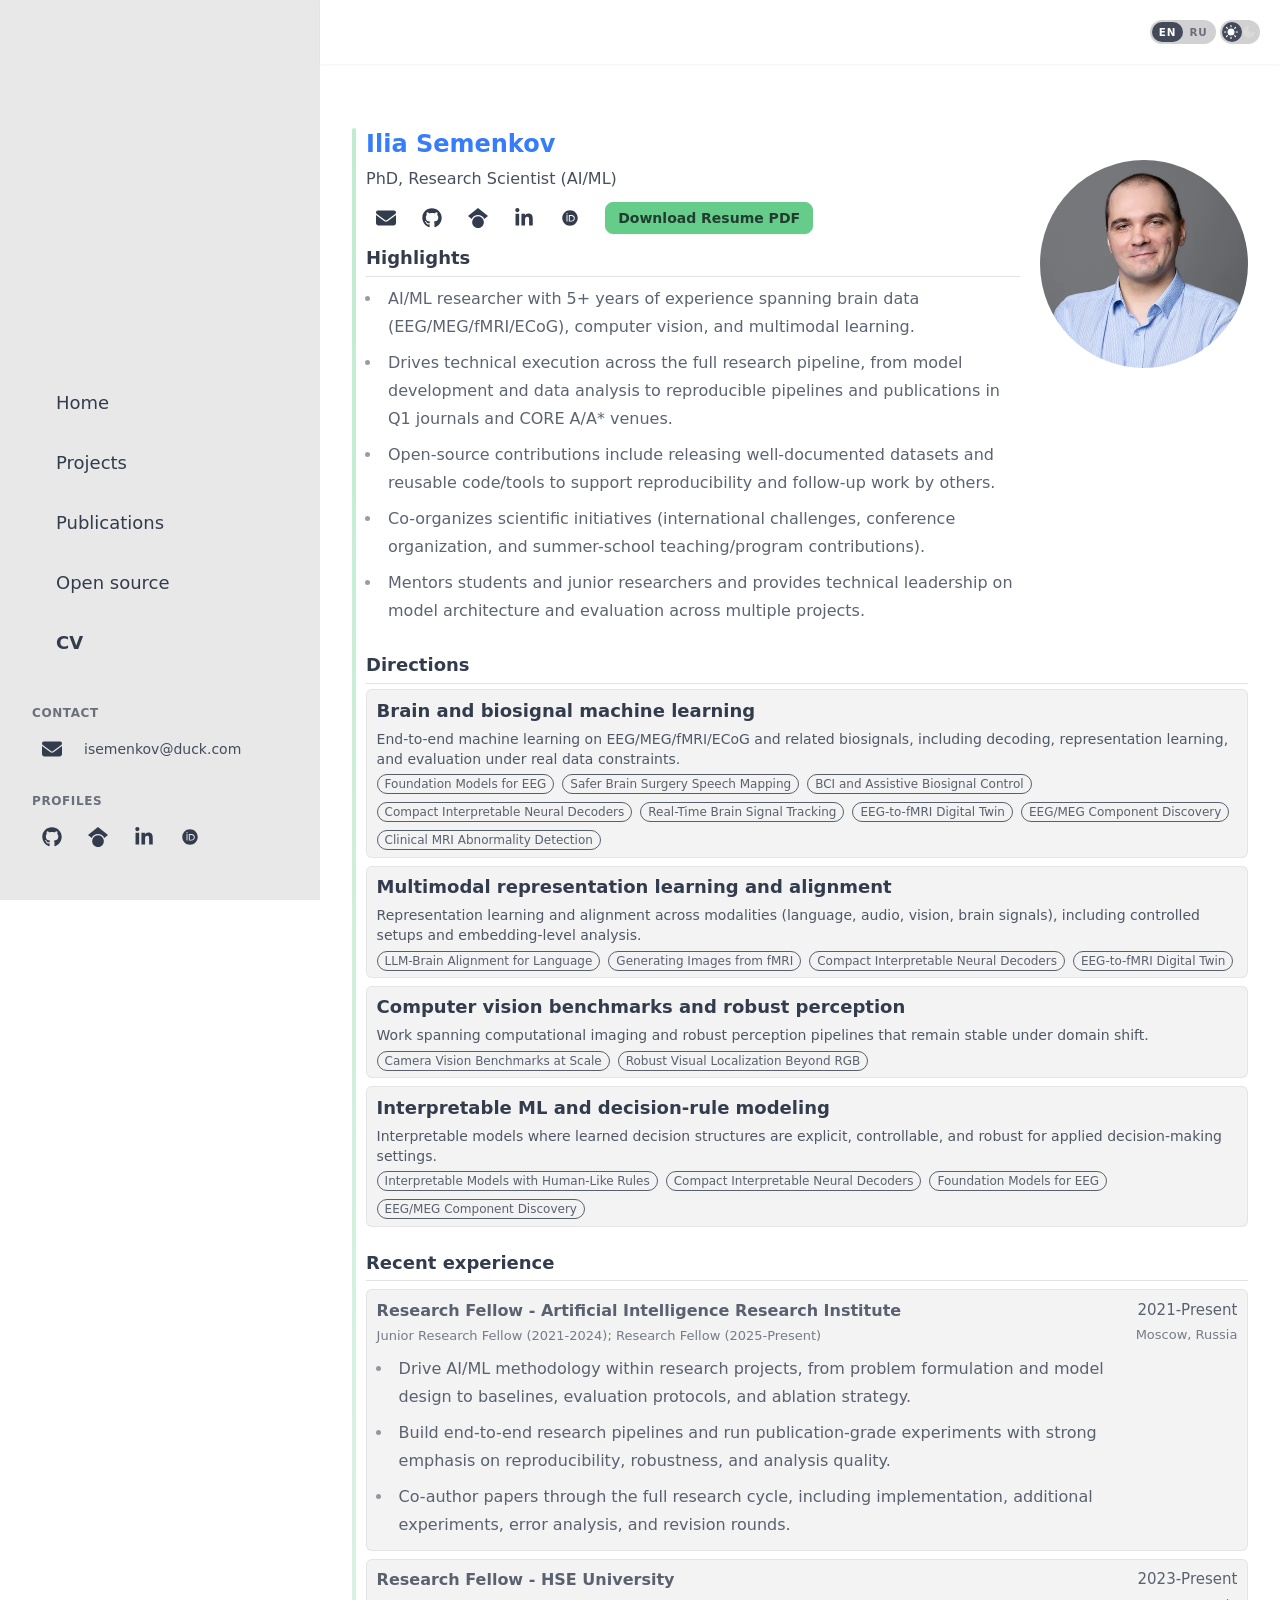
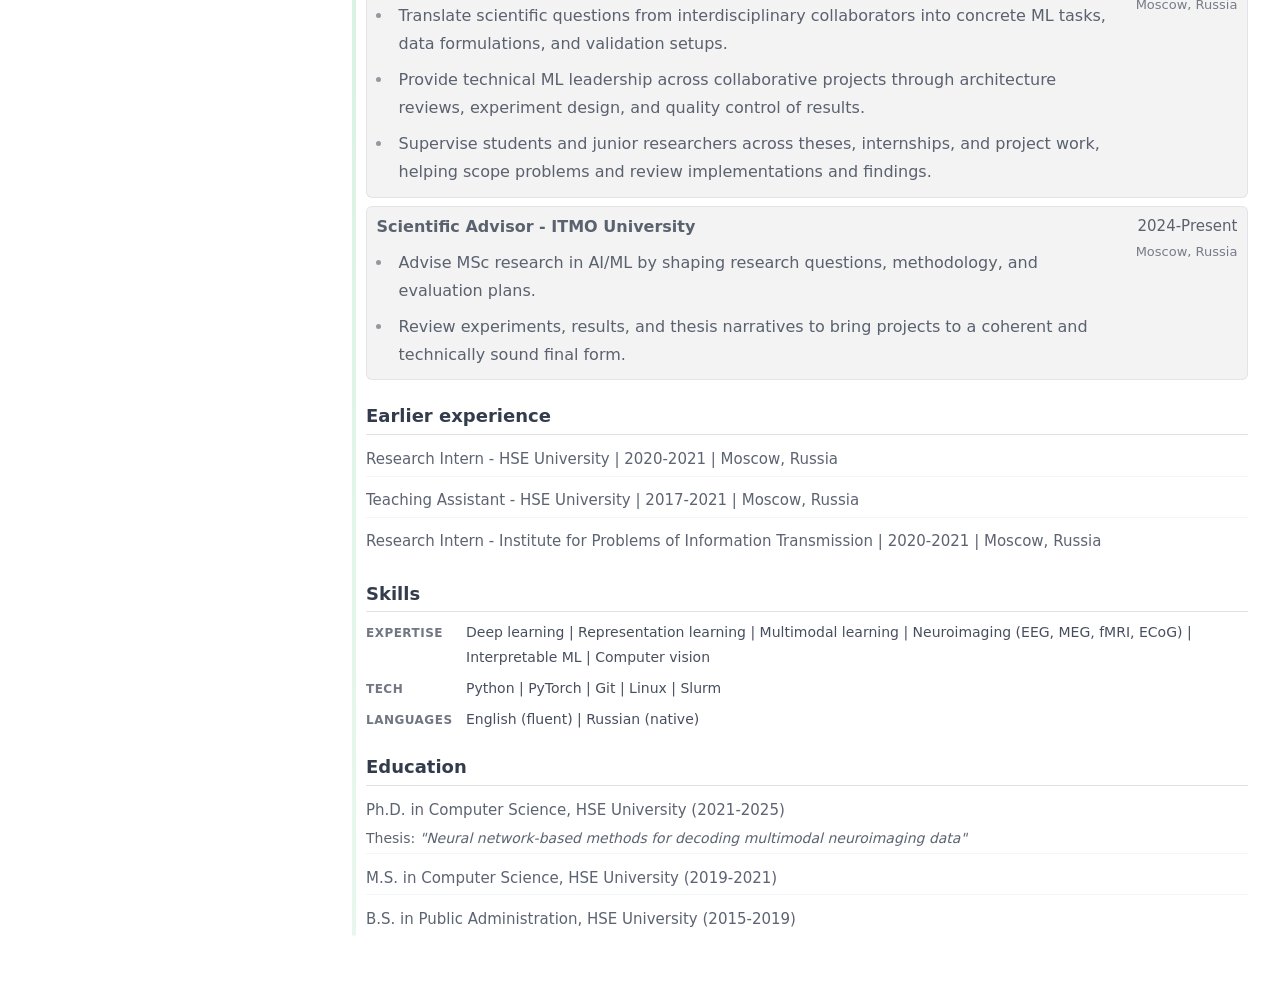
==== commit d96c5393: "Update CSS references and enhance styling across multiple HTML pages - Replaced old CSS file referen" ====
--- a/cv/index.html
+++ b/cv/index.html
@@ -69,12 +69,12 @@
       setTimeout(syncCheckbox, ms);
     });
   });
-})();</script><link rel="stylesheet" href="/_astro/cv.vBs1wGxD.css">
-<link rel="stylesheet" href="/_astro/cv.DA06Rqzp.css">
+})();</script><link rel="stylesheet" href="/_astro/cv.Db3l95e8.css">
+<link rel="stylesheet" href="/_astro/cv.Ct8KvCHj.css">
 <link rel="stylesheet" href="/_astro/cv.D8nKJ_0e.css"></head> <body data-astro-cid-sckkx6r4> <div class="bg-base-100 drawer lg:drawer-open " data-astro-cid-sckkx6r4> <input id="my-drawer" type="checkbox" class="drawer-toggle" data-astro-cid-sckkx6r4> <!-- Drawer content --> <div class="drawer-content bg-base-100" data-astro-cid-sckkx6r4> <div class="app-topbar sticky top-0 z-50 bg-base-100/95 text-base-content shadow-sm backdrop-blur supports-[backdrop-filter]:bg-base-100/80" data-astro-cid-sckkx6r4> <nav class="navbar app-navbar" data-astro-cid-sckkx6r4> <div class="navbar-start shrink-0" data-astro-cid-sckkx6r4>  <label for="my-drawer" class="btn btn-square btn-ghost lg:hidden" data-astro-cid-sckkx6r4> <!--
 Pass any SVG icon as children (recommended width/height : w-6 h-6 or size-6)
 By default, it's using your primary color for styling
---><div class="w-12 h-12 inline-flex items-center justify-center rounded-xl bg-primary/20 text-primary">  <svg xmlns="http://www.w3.org/2000/svg" fill="none" viewBox="0 0 24 24" stroke-width="1.5" class="size-6 stroke-current" data-astro-cid-sckkx6r4> <path stroke-linecap="round" stroke-linejoin="round" d="M3.75 6.75h16.5M3.75 12h16.5m-16.5 5.25h16.5" data-astro-cid-sckkx6r4></path> </svg>  </div> </label> </div> <div class="navbar-center min-w-0 flex-1 justify-center lg:hidden px-2" data-astro-cid-sckkx6r4> <span class="navbar-center-title truncate text-base font-black sm:text-lg" title="PhD, Research Scientist (AI/ML) Ilia Semenkov" data-astro-cid-sckkx6r4> Ilia Semenkov </span> </div> <div class="navbar-end app-navbar-end shrink-0 gap-1" data-astro-cid-sckkx6r4> <nav class="locale-toggle" aria-label="Site language" data-active-locale="en" data-astro-cid-got23tqz> <span class="locale-toggle-indicator" aria-hidden="true" data-astro-cid-got23tqz></span> <span class="locale-toggle-option locale-toggle-option--active" aria-current="page" lang="en" data-astro-cid-got23tqz> EN </span><a href="/ru/cv" class="locale-toggle-option" data-locale-switch aria-label="Switch to Russian" title="Switch to Russian" lang="ru" data-astro-cid-got23tqz> RU </a> </nav>  <script type="module">document.documentElement.hasAttribute("data-locale-switch-bound")||(document.documentElement.setAttribute("data-locale-switch-bound","1"),document.addEventListener("click",e=>{const n=e.target?.closest?.("[data-locale-switch]");if(!n)return;const o=n.getAttribute("href");if(!o)return;e.preventDefault();const t=new URL(o,window.location.origin);t.search=window.location.search,t.hash=window.location.hash,window.location.assign(t.toString())}));</script> <button type="button" class="theme-toggle grid cursor-pointer place-items-center" data-toggle-theme="night,emerald" aria-label="Toggle theme" data-astro-cid-ygdvpqmu data-astro-transition-persist="astro-ucnox4ks-1"> <span class="theme-toggle-knob" aria-hidden="true" data-astro-cid-ygdvpqmu></span> <svg class="theme-icon-sun stroke-base-100 fill-base-100 col-start-1 row-start-1 transition-opacity" xmlns="http://www.w3.org/2000/svg" width="14" height="14" viewBox="0 0 24 24" fill="none" stroke="currentColor" stroke-width="2" stroke-linecap="round" stroke-linejoin="round" data-astro-cid-ygdvpqmu> <circle cx="12" cy="12" r="5" data-astro-cid-ygdvpqmu></circle> <path d="M12 1v2M12 21v2M4.2 4.2l1.4 1.4M18.4 18.4l1.4 1.4M1 12h2M21 12h2M4.2 19.8l1.4-1.4M18.4 5.6l1.4-1.4" data-astro-cid-ygdvpqmu></path> </svg> <svg class="theme-icon-moon stroke-base-100 fill-base-100 col-start-2 row-start-1 transition-opacity" xmlns="http://www.w3.org/2000/svg" width="14" height="14" viewBox="0 0 24 24" fill="none" stroke="currentColor" stroke-width="2" stroke-linecap="round" stroke-linejoin="round" data-astro-cid-ygdvpqmu> <path d="M21 12.79A9 9 0 1 1 11.21 3 7 7 0 0 0 21 12.79z" data-astro-cid-ygdvpqmu></path> </svg> </button>  </div> </nav> </div> <main class="app-main mx-auto flex max-w-full flex-col px-4 py-6 sm:px-6 sm:py-8 lg:max-w-5xl lg:px-8 lg:pt-16" data-astro-cid-sckkx6r4> <!-- Page content -->  <article class="cv-page prose max-w-none" data-astro-cid-zuwcdr5b> <div class="cv-column" data-astro-cid-zuwcdr5b> <!-- Two columns: content cell (header + Highlights) and image cell; then full-width content below --> <div class="cv-top-grid" data-astro-cid-zuwcdr5b> <header class="cv-header cv-grid-header" data-astro-cid-zuwcdr5b> <h1 class="text-2xl font-bold text-secondary" data-astro-cid-zuwcdr5b>Ilia Semenkov</h1> <p class="text-base text-base-content/90" data-astro-cid-zuwcdr5b>PhD, Research Scientist (AI/ML)</p> <div class="cv-links" data-astro-cid-zuwcdr5b> <div class="flex flex-wrap items-center justify-start gap-1.5"> <a href="mailto:isemenkov@duck.com" class="size-10 inline-flex items-center justify-center rounded-xl hover:bg-primary/20 transition-all duration-300" aria-label="Email"> <svg viewBox="0 0 512 512" class="size-5" fill="currentColor"><!--!Font Awesome Free 6.7.2 by @fontawesome - https://fontawesome.com License - https://fontawesome.com/license/free Copyright 2025 Fonticons, Inc.--><path d="M48 64C21.5 64 0 85.5 0 112c0 15.1 7.1 29.3 19.2 38.4L236.8 313.6c11.4 8.5 27 8.5 38.4 0L492.8 150.4c12.1-9.1 19.2-23.3 19.2-38.4c0-26.5-21.5-48-48-48L48 64zM0 176L0 384c0 35.3 28.7 64 64 64l384 0c35.3 0 64-28.7 64-64l0-208L294.4 339.2c-22.8 17.1-54 17.1-76.8 0L0 176z" /></svg> </a> <a href="https://github.com/ivsemenkov" target="_blank" rel="noopener noreferrer" class="size-10 inline-flex items-center justify-center rounded-xl hover:bg-primary/20 transition-all duration-300" aria-label="GitHub"> <svg viewBox="0 0 496 512" class="size-5" fill="currentColor"><!--!Font Awesome Free 6.7.2 by @fontawesome - https://fontawesome.com License - https://fontawesome.com/license/free Copyright 2025 Fonticons, Inc.--><path d="M165.9 397.4c0 2-2.3 3.6-5.2 3.6-3.3 .3-5.6-1.3-5.6-3.6 0-2 2.3-3.6 5.2-3.6 3-.3 5.6 1.3 5.6 3.6zm-31.1-4.5c-.7 2 1.3 4.3 4.3 4.9 2.6 1 5.6 0 6.2-2s-1.3-4.3-4.3-5.2c-2.6-.7-5.5 .3-6.2 2.3zm44.2-1.7c-2.9 .7-4.9 2.6-4.6 4.9 .3 2 2.9 3.3 5.9 2.6 2.9-.7 4.9-2.6 4.6-4.6-.3-1.9-3-3.2-5.9-2.9zM244.8 8C106.1 8 0 113.3 0 252c0 110.9 69.8 205.8 169.5 239.2 12.8 2.3 17.3-5.6 17.3-12.1 0-6.2-.3-40.4-.3-61.4 0 0-70 15-84.7-29.8 0 0-11.4-29.1-27.8-36.6 0 0-22.9-15.7 1.6-15.4 0 0 24.9 2 38.6 25.8 21.9 38.6 58.6 27.5 72.9 20.9 2.3-16 8.8-27.1 16-33.7-55.9-6.2-112.3-14.3-112.3-110.5 0-27.5 7.6-41.3 23.6-58.9-2.6-6.5-11.1-33.3 2.6-67.9 20.9-6.5 69 27 69 27 20-5.6 41.5-8.5 62.8-8.5s42.8 2.9 62.8 8.5c0 0 48.1-33.6 69-27 13.7 34.7 5.2 61.4 2.6 67.9 16 17.7 25.8 31.5 25.8 58.9 0 96.5-58.9 104.2-114.8 110.5 9.2 7.9 17 22.9 17 46.4 0 33.7-.3 75.4-.3 83.6 0 6.5 4.6 14.4 17.3 12.1C428.2 457.8 496 362.9 496 252 496 113.3 383.5 8 244.8 8zM97.2 352.9c-1.3 1-1 3.3 .7 5.2 1.6 1.6 3.9 2.3 5.2 1 1.3-1 1-3.3-.7-5.2-1.6-1.6-3.9-2.3-5.2-1zm-10.8-8.1c-.7 1.3 .3 2.9 2.3 3.9 1.6 1 3.6 .7 4.3-.7 .7-1.3-.3-2.9-2.3-3.9-2-.6-3.6-.3-4.3 .7zm32.4 35.6c-1.6 1.3-1 4.3 1.3 6.2 2.3 2.3 5.2 2.6 6.5 1 1.3-1.3 .7-4.3-1.3-6.2-2.2-2.3-5.2-2.6-6.5-1zm-11.4-14.7c-1.6 1-1.6 3.6 0 5.9 1.6 2.3 4.3 3.3 5.6 2.3 1.6-1.3 1.6-3.9 0-6.2-1.4-2.3-4-3.3-5.6-2z" /></svg> </a> <a href="https://scholar.google.com/citations?user=fR4qppEAAAAJ" target="_blank" rel="noopener noreferrer" class="size-10 inline-flex items-center justify-center rounded-xl hover:bg-primary/20 transition-all duration-300" aria-label="Google Scholar"> <svg viewBox="0 0 512 512" class="size-5" fill="currentColor"><!--!Font Awesome Free 6.7.2 by @fontawesome - https://fontawesome.com License - https://fontawesome.com/license/free Copyright 2025 Fonticons, Inc.--><path d="M390.9 298.5c0 0 0 .1 .1 .1c9.2 19.4 14.4 41.1 14.4 64C405.3 445.1 338.5 512 256 512s-149.3-66.9-149.3-149.3c0-22.9 5.2-44.6 14.4-64h0c1.7-3.6 3.6-7.2 5.6-10.7c4.4-7.6 9.4-14.7 15-21.3c27.4-32.6 68.5-53.3 114.4-53.3c33.6 0 64.6 11.1 89.6 29.9c9.1 6.9 17.4 14.7 24.8 23.5c5.6 6.6 10.6 13.8 15 21.3c2 3.4 3.8 7 5.5 10.5zm26.4-18.8c-30.1-58.4-91-98.4-161.3-98.4s-131.2 40-161.3 98.4L0 202.7 256 0 512 202.7l-94.7 77.1z" /></svg> </a> <a href="https://www.linkedin.com/in/ilia-semenkov-588487223/" target="_blank" rel="noopener noreferrer" class="size-10 inline-flex items-center justify-center rounded-xl hover:bg-primary/20 transition-all duration-300" aria-label="LinkedIn"> <svg viewBox="0 0 448 512" class="size-5" fill="currentColor"><!--!Font Awesome Free 6.7.2 by @fontawesome - https://fontawesome.com License - https://fontawesome.com/license/free Copyright 2025 Fonticons, Inc.--><path d="M100.3 448H7.4V148.9h92.9zM53.8 108.1C24.1 108.1 0 83.5 0 53.8a53.8 53.8 0 0 1 107.6 0c0 29.7-24.1 54.3-53.8 54.3zM447.9 448h-92.7V302.4c0-34.7-.7-79.2-48.3-79.2-48.3 0-55.7 37.7-55.7 76.7V448h-92.8V148.9h89.1v40.8h1.3c12.4-23.5 42.7-48.3 87.9-48.3 94 0 111.3 61.9 111.3 142.3V448z" /></svg> </a> <a href="https://orcid.org/0000-0003-1515-7062" target="_blank" rel="noopener noreferrer" class="size-10 inline-flex items-center justify-center rounded-xl hover:bg-primary/20 transition-all duration-300" aria-label="ORCID"> <svg viewBox="0 0 640 640" class="size-5" fill="currentColor"><!--!Font Awesome Free v7.0.0 by @fontawesome - https://fontawesome.com License - https://fontawesome.com/license/free Copyright 2025 Fonticons, Inc.--><path d="M358.7 252.2L312.8 252.2L312.8 406L360.3 406C427.9 406 443.4 354.7 443.4 329.1C443.4 287.5 416.9 252.2 358.7 252.2zM320 72C183 72 72 183 72 320C72 457 183 568 320 568C457 568 568 457 568 320C568 183 457 72 320 72zM239.2 432.8L209.4 432.8L209.4 225.3L239.2 225.3L239.2 432.8zM224.3 162.5C235.1 162.5 243.9 171.3 243.9 182.1C243.9 192.9 235.1 201.7 224.3 201.7C213.5 201.7 204.7 192.9 204.7 182.1C204.7 171.3 213.5 162.5 224.3 162.5zM364 433L283 433L283 225.3L363.6 225.3C440.3 225.3 474 280.1 474 329.2C474 382.5 432.3 433.1 364 433.1z" /></svg> </a> </div> <a href="/resume-en.pdf" target="_blank" rel="noopener noreferrer" class="btn btn-sm btn-primary cv-links-download" data-astro-cid-zuwcdr5b> Download Resume PDF </a> </div> </header> <div class="cv-pic-cell" data-astro-cid-zuwcdr5b> <img src="/_astro/profile_pictures.Dmzy9cGh_Z13DIDM.webp" alt="Profile picture of Ilia Semenkov" data-astro-cid-zuwcdr5b="true" loading="lazy" decoding="async" fetchpriority="auto" width="448" height="448" class="cv-profile-img mask mask-circle"> </div> <section class="cv-section cv-grid-highlights" aria-labelledby="highlights-heading" data-astro-cid-zuwcdr5b> <h2 id="highlights-heading" class="cv-h2" data-astro-cid-zuwcdr5b>Highlights</h2> <ul class="cv-bullets" data-astro-cid-zuwcdr5b> <li key="h-0-AI/ML researcher with 5+ years of experi" data-astro-cid-zuwcdr5b>AI/ML researcher with 5+ years of experience spanning brain data (EEG/MEG/fMRI/ECoG), computer vision, and multimodal learning.</li><li key="h-1-Drives technical execution across the fu" data-astro-cid-zuwcdr5b>Drives technical execution across the full research pipeline, from model development and data analysis to reproducible pipelines and publications in Q1 journals and CORE A/A* venues.</li><li key="h-2-Open-source contributions include releas" data-astro-cid-zuwcdr5b>Open-source contributions include releasing well-documented datasets and reusable code/tools to support reproducibility and follow-up work by others.</li><li key="h-3-Co-organizes scientific initiatives (int" data-astro-cid-zuwcdr5b>Co-organizes scientific initiatives (international challenges, conference organization, and summer-school teaching/program contributions).</li><li key="h-4-Mentors students and junior researchers " data-astro-cid-zuwcdr5b>Mentors students and junior researchers and provides technical leadership on model architecture and evaluation across multiple projects.</li> </ul> </section> </div> <div class="cv-full-width" data-astro-cid-zuwcdr5b> <section class="cv-section" aria-labelledby="directions-heading" data-astro-cid-zuwcdr5b> <h2 id="directions-heading" class="cv-h2" data-astro-cid-zuwcdr5b>Directions</h2> <div class="cv-cards" data-astro-cid-zuwcdr5b> <div class="cv-card-compact" data-astro-cid-zuwcdr5b> <h3 class="text-lg font-semibold" data-astro-cid-zuwcdr5b>Brain and biosignal machine learning</h3> <p class="text-sm text-base-content/85" data-astro-cid-zuwcdr5b>End-to-end machine learning on EEG/MEG/fMRI/ECoG and related biosignals, including decoding, representation learning, and evaluation under real data constraints.</p> <div class="cv-directions-pills flex flex-wrap gap-2 items-center" data-astro-cid-zuwcdr5b> <a href="/projects#project-eeg-foundation-models" class="badge badge-sm badge-outline link" title="Foundation Models for EEG" data-astro-reload data-astro-cid-zuwcdr5b> Foundation Models for EEG </a><a href="/projects#project-ecog-speech-mapping" class="badge badge-sm badge-outline link" title="Safer Brain Surgery Speech Mapping" data-astro-reload data-astro-cid-zuwcdr5b> Safer Brain Surgery Speech Mapping </a><a href="/projects#project-assistive-control-and-closed-loop-biosignals" class="badge badge-sm badge-outline link" title="BCI and Assistive Biosignal Control" data-astro-reload data-astro-cid-zuwcdr5b> BCI and Assistive Biosignal Control </a><a href="/projects#project-brain-stimulus-alignment-compact-interpretable" class="badge badge-sm badge-outline link" title="Compact Interpretable Neural Decoders" data-astro-reload data-astro-cid-zuwcdr5b> Compact Interpretable Neural Decoders </a><a href="/projects#project-real-time-neural-filtering-low-latency" class="badge badge-sm badge-outline link" title="Real-Time Brain Signal Tracking" data-astro-reload data-astro-cid-zuwcdr5b> Real-Time Brain Signal Tracking </a><a href="/projects#project-eeg-fmri-cross-modality-bold-decoding" class="badge badge-sm badge-outline link" title="EEG-to-fMRI Digital Twin" data-astro-reload data-astro-cid-zuwcdr5b> EEG-to-fMRI Digital Twin </a><a href="/projects#project-redisca-eeg-meg-component-discovery" class="badge badge-sm badge-outline link" title="EEG/MEG Component Discovery" data-astro-reload data-astro-cid-zuwcdr5b> EEG/MEG Component Discovery </a><a href="/projects#project-clinical-mri-structural-classification" class="badge badge-sm badge-outline link" title="Clinical MRI Abnormality Detection" data-astro-reload data-astro-cid-zuwcdr5b> Clinical MRI Abnormality Detection </a>  </div> </div><div class="cv-card-compact" data-astro-cid-zuwcdr5b> <h3 class="text-lg font-semibold" data-astro-cid-zuwcdr5b>Multimodal representation learning and alignment</h3> <p class="text-sm text-base-content/85" data-astro-cid-zuwcdr5b>Representation learning and alignment across modalities (language, audio, vision, brain signals), including controlled setups and embedding-level analysis.</p> <div class="cv-directions-pills flex flex-wrap gap-2 items-center" data-astro-cid-zuwcdr5b> <a href="/projects#project-signal-dataset-language-eeg" class="badge badge-sm badge-outline link" title="LLM-Brain Alignment for Language" data-astro-reload data-astro-cid-zuwcdr5b> LLM-Brain Alignment for Language </a><a href="/projects#project-fmri-decoding-and-generative-models" class="badge badge-sm badge-outline link" title="Generating Images from fMRI" data-astro-reload data-astro-cid-zuwcdr5b> Generating Images from fMRI </a><a href="/projects#project-brain-stimulus-alignment-compact-interpretable" class="badge badge-sm badge-outline link" title="Compact Interpretable Neural Decoders" data-astro-reload data-astro-cid-zuwcdr5b> Compact Interpretable Neural Decoders </a><a href="/projects#project-eeg-fmri-cross-modality-bold-decoding" class="badge badge-sm badge-outline link" title="EEG-to-fMRI Digital Twin" data-astro-reload data-astro-cid-zuwcdr5b> EEG-to-fMRI Digital Twin </a>  </div> </div><div class="cv-card-compact" data-astro-cid-zuwcdr5b> <h3 class="text-lg font-semibold" data-astro-cid-zuwcdr5b>Computer vision benchmarks and robust perception</h3> <p class="text-sm text-base-content/85" data-astro-cid-zuwcdr5b>Work spanning computational imaging and robust perception pipelines that remain stable under domain shift.</p> <div class="cv-directions-pills flex flex-wrap gap-2 items-center" data-astro-cid-zuwcdr5b> <a href="/projects#project-illumination-estimation-datasets-benchmarks" class="badge badge-sm badge-outline link" title="Camera Vision Benchmarks at Scale" data-astro-reload data-astro-cid-zuwcdr5b> Camera Vision Benchmarks at Scale </a><a href="/projects#project-visual-place-recognition-depth-semantics" class="badge badge-sm badge-outline link" title="Robust Visual Localization Beyond RGB" data-astro-reload data-astro-cid-zuwcdr5b> Robust Visual Localization Beyond RGB </a>  </div> </div><div class="cv-card-compact" data-astro-cid-zuwcdr5b> <h3 class="text-lg font-semibold" data-astro-cid-zuwcdr5b>Interpretable ML and decision-rule modeling</h3> <p class="text-sm text-base-content/85" data-astro-cid-zuwcdr5b>Interpretable models where learned decision structures are explicit, controllable, and robust for applied decision-making settings.</p> <div class="cv-directions-pills flex flex-wrap gap-2 items-center" data-astro-cid-zuwcdr5b> <a href="/projects#project-interpretable-ml-rules-comparisons" class="badge badge-sm badge-outline link" title="Interpretable Models with Human-Like Rules" data-astro-reload data-astro-cid-zuwcdr5b> Interpretable Models with Human-Like Rules </a><a href="/projects#project-brain-stimulus-alignment-compact-interpretable" class="badge badge-sm badge-outline link" title="Compact Interpretable Neural Decoders" data-astro-reload data-astro-cid-zuwcdr5b> Compact Interpretable Neural Decoders </a><a href="/projects#project-eeg-foundation-models" class="badge badge-sm badge-outline link" title="Foundation Models for EEG" data-astro-reload data-astro-cid-zuwcdr5b> Foundation Models for EEG </a><a href="/projects#project-redisca-eeg-meg-component-discovery" class="badge badge-sm badge-outline link" title="EEG/MEG Component Discovery" data-astro-reload data-astro-cid-zuwcdr5b> EEG/MEG Component Discovery </a>  </div> </div> </div> </section> <section class="cv-section" aria-labelledby="experience-selected-heading" data-astro-cid-zuwcdr5b> <h2 id="experience-selected-heading" class="cv-h2" data-astro-cid-zuwcdr5b>Recent experience</h2> <div class="cv-experience-cards" data-astro-cid-zuwcdr5b> <div class="cv-card-compact cv-exp-card" data-astro-cid-zuwcdr5b> <div class="cv-exp-card-body" data-astro-cid-zuwcdr5b> <div class="cv-exp-card-main" data-astro-cid-zuwcdr5b> <span class="cv-exp-card-title" data-astro-cid-zuwcdr5b>Research Fellow - Artificial Intelligence Research Institute</span> <p class="cv-exp-continuity" data-astro-cid-zuwcdr5b>Junior Research Fellow (2021-2024); Research Fellow (2025-Present)</p>   <ul class="cv-bullets" data-astro-cid-zuwcdr5b> <li key="b-0-Drive AI/ML methodology within research projects, " data-astro-cid-zuwcdr5b>Drive AI/ML methodology within research projects, from problem formulation and model design to baselines, evaluation protocols, and ablation strategy.</li><li key="b-1-Build end-to-end research pipelines and run public" data-astro-cid-zuwcdr5b>Build end-to-end research pipelines and run publication-grade experiments with strong emphasis on reproducibility, robustness, and analysis quality.</li><li key="b-2-Co-author papers through the full research cycle, " data-astro-cid-zuwcdr5b>Co-author papers through the full research cycle, including implementation, additional experiments, error analysis, and revision rounds.</li> </ul>   </div> <div class="cv-exp-card-aside" data-astro-cid-zuwcdr5b> <span class="cv-exp-card-dates" data-astro-cid-zuwcdr5b>2021-Present</span> <span class="cv-exp-card-location" data-astro-cid-zuwcdr5b>Moscow, Russia</span> </div> </div> </div><div class="cv-card-compact cv-exp-card" data-astro-cid-zuwcdr5b> <div class="cv-exp-card-body" data-astro-cid-zuwcdr5b> <div class="cv-exp-card-main" data-astro-cid-zuwcdr5b> <span class="cv-exp-card-title" data-astro-cid-zuwcdr5b>Research Fellow - HSE University</span>    <ul class="cv-bullets" data-astro-cid-zuwcdr5b> <li key="b-0-Translate scientific questions from interdisciplin" data-astro-cid-zuwcdr5b>Translate scientific questions from interdisciplinary collaborators into concrete ML tasks, data formulations, and validation setups.</li><li key="b-1-Provide technical ML leadership across collaborati" data-astro-cid-zuwcdr5b>Provide technical ML leadership across collaborative projects through architecture reviews, experiment design, and quality control of results.</li><li key="b-2-Supervise students and junior researchers across t" data-astro-cid-zuwcdr5b>Supervise students and junior researchers across theses, internships, and project work, helping scope problems and review implementations and findings.</li> </ul>   </div> <div class="cv-exp-card-aside" data-astro-cid-zuwcdr5b> <span class="cv-exp-card-dates" data-astro-cid-zuwcdr5b>2023-Present</span> <span class="cv-exp-card-location" data-astro-cid-zuwcdr5b>Moscow, Russia</span> </div> </div> </div><div class="cv-card-compact cv-exp-card" data-astro-cid-zuwcdr5b> <div class="cv-exp-card-body" data-astro-cid-zuwcdr5b> <div class="cv-exp-card-main" data-astro-cid-zuwcdr5b> <span class="cv-exp-card-title" data-astro-cid-zuwcdr5b>Scientific Advisor - ITMO University</span>    <ul class="cv-bullets" data-astro-cid-zuwcdr5b> <li key="b-0-Advise MSc research in AI/ML by shaping research q" data-astro-cid-zuwcdr5b>Advise MSc research in AI/ML by shaping research questions, methodology, and evaluation plans.</li><li key="b-1-Review experiments, results, and thesis narratives" data-astro-cid-zuwcdr5b>Review experiments, results, and thesis narratives to bring projects to a coherent and technically sound final form.</li> </ul>   </div> <div class="cv-exp-card-aside" data-astro-cid-zuwcdr5b> <span class="cv-exp-card-dates" data-astro-cid-zuwcdr5b>2024-Present</span> <span class="cv-exp-card-location" data-astro-cid-zuwcdr5b>Moscow, Russia</span> </div> </div> </div> </div> </section> <section class="cv-section" aria-labelledby="earlier-experience-heading" data-astro-cid-zuwcdr5b> <h2 id="earlier-experience-heading" class="cv-h2" data-astro-cid-zuwcdr5b>Earlier experience</h2> <ul class="cv-condensed-list" data-astro-cid-zuwcdr5b> <li key="HSE University-Research Intern-2020-04" data-astro-cid-zuwcdr5b> Research Intern - HSE University | 2020-2021  | Moscow, Russia </li><li key="HSE University-Teaching Assistant-2017-01" data-astro-cid-zuwcdr5b> Teaching Assistant - HSE University | 2017-2021  | Moscow, Russia </li><li key="Institute for Problems of Information Transmission-Research Intern-2020-02" data-astro-cid-zuwcdr5b> Research Intern - Institute for Problems of Information Transmission | 2020-2021  | Moscow, Russia </li> </ul> </section> <section class="cv-section cv-skills-section" aria-labelledby="skills-heading" data-astro-cid-zuwcdr5b> <h2 id="skills-heading" class="cv-h2" data-astro-cid-zuwcdr5b>Skills</h2> <div class="cv-skills-subs" data-astro-cid-zuwcdr5b> <div class="cv-skills-sub" data-astro-cid-zuwcdr5b> <span class="cv-skills-sub-label" data-astro-cid-zuwcdr5b>Expertise</span> <span class="cv-skills-sub-items" data-astro-cid-zuwcdr5b>Deep learning | Representation learning | Multimodal learning | Neuroimaging (EEG, MEG, fMRI, ECoG) | Interpretable ML | Computer vision</span> </div> <div class="cv-skills-sub" data-astro-cid-zuwcdr5b> <span class="cv-skills-sub-label" data-astro-cid-zuwcdr5b>Tech</span> <span class="cv-skills-sub-items" data-astro-cid-zuwcdr5b>Python | PyTorch | Git | Linux | Slurm</span> </div> <div class="cv-skills-sub" data-astro-cid-zuwcdr5b> <span class="cv-skills-sub-label" data-astro-cid-zuwcdr5b>Languages</span> <span class="cv-skills-sub-items" data-astro-cid-zuwcdr5b>English (fluent) | Russian (native)</span> </div> </div> </section> <section class="cv-section" aria-labelledby="education-heading" data-astro-cid-zuwcdr5b> <h2 id="education-heading" class="cv-h2" data-astro-cid-zuwcdr5b>Education</h2> <ul class="cv-condensed-list cv-education-list" data-astro-cid-zuwcdr5b> <li key="HSE University-Ph.D.-2025" class="cv-education-item" data-astro-cid-zuwcdr5b> <span class="cv-education-main" data-astro-cid-zuwcdr5b>Ph.D. in Computer Science, HSE University (2021-2025)</span> <p class="cv-education-thesis" data-astro-cid-zuwcdr5b> Thesis:  <cite class="cv-education-thesis-title" data-astro-cid-zuwcdr5b>"Neural network-based methods for decoding multimodal neuroimaging data"</cite> </p> </li><li key="HSE University-M.S.-2021" class="cv-education-item" data-astro-cid-zuwcdr5b> <span class="cv-education-main" data-astro-cid-zuwcdr5b>M.S. in Computer Science, HSE University (2019-2021)</span>  </li><li key="HSE University-B.S.-2019" class="cv-education-item" data-astro-cid-zuwcdr5b> <span class="cv-education-main" data-astro-cid-zuwcdr5b>B.S. in Public Administration, HSE University (2015-2019)</span>  </li> </ul> </section> </div> </div> </article>  </main> </div> <!-- Drawer side --> <div class="drawer-side drawer-layer z-40" data-astro-cid-sckkx6r4> <label for="my-drawer" aria-label="Close sidebar" class="drawer-overlay" data-astro-cid-sckkx6r4></label> <aside class="mobile-drawer-panel flex min-h-[100dvh] w-[20rem] max-w-[85vw] flex-col overflow-y-auto overscroll-contain bg-base-200 px-4 pt-4 pb-[max(env(safe-area-inset-bottom),5rem)] text-base-content lg:pb-[calc(env(safe-area-inset-bottom)+0.75rem)]" data-astro-cid-o5wx45wj> <div class="my-4 flex h-full flex-col gap-8 lg:my-8" data-astro-cid-o5wx45wj> <div data-astro-cid-o5wx45wj> <!-- Same block on every page: visible on Projects/Publications/Open source, invisible on Home/CV so nav aligns exactly --> <div class="navbar-top-block flex justify-center items-center flex-col navbar-top-invisible" data-astro-cid-o5wx45wj> <img src="/_astro/profile_pictures.Dmzy9cGh_Z1RyMHF.webp" alt data-astro-cid-o5wx45wj="true" loading="lazy" decoding="async" fetchpriority="auto" width="1756" height="1615" class="mask mask-circle size-44"> <h1 class="text-lg font-black mt-8 hidden lg:block" data-astro-cid-o5wx45wj> <span class="block" data-astro-cid-o5wx45wj>Ilia Semenkov</span> <span class="block text-base font-normal opacity-80" data-astro-cid-o5wx45wj>PhD, Research Scientist (AI/ML)</span> </h1> </div> <div class="mx-4 mt-8 lg:mt-16" data-astro-cid-o5wx45wj> <ul class="menu menu-md grow shrink space-y-4 overflow-y-auto pb-2" data-astro-cid-o5wx45wj> <li data-astro-cid-o5wx45wj><a href="/" class="text-lg" data-astro-cid-o5wx45wj>Home</a></li> <li data-astro-cid-o5wx45wj><a href="/projects" class="text-lg" data-astro-cid-o5wx45wj>Projects</a></li> <li data-astro-cid-o5wx45wj><a href="/publications" class="text-lg" data-astro-cid-o5wx45wj>Publications</a></li> <li data-astro-cid-o5wx45wj><a href="/open-source" class="text-lg" data-astro-cid-o5wx45wj>Open source</a></li> <li data-astro-cid-o5wx45wj><a href="/cv" class="text-lg font-bold" data-astro-cid-o5wx45wj>CV</a></li> </ul> </div> </div> <div class="mx-4 space-y-6 lg:mt-auto" data-astro-cid-o5wx45wj> <div data-astro-cid-o5wx45wj> <h2 class="text-xs font-semibold uppercase tracking-wider text-base-content/70 mb-2" data-astro-cid-o5wx45wj>Contact</h2> <div class="flex items-center gap-3" data-astro-cid-o5wx45wj> <a href="mailto:isemenkov@duck.com" class="size-10 inline-flex items-center justify-center rounded-xl hover:bg-primary/20 transition-all duration-300 shrink-0" aria-label="Email" data-astro-cid-o5wx45wj> <svg viewBox="0 0 512 512" class="size-5" fill="currentColor" data-astro-cid-o5wx45wj="true"><!--!Font Awesome Free 6.7.2 by @fontawesome - https://fontawesome.com License - https://fontawesome.com/license/free Copyright 2025 Fonticons, Inc.--><path d="M48 64C21.5 64 0 85.5 0 112c0 15.1 7.1 29.3 19.2 38.4L236.8 313.6c11.4 8.5 27 8.5 38.4 0L492.8 150.4c12.1-9.1 19.2-23.3 19.2-38.4c0-26.5-21.5-48-48-48L48 64zM0 176L0 384c0 35.3 28.7 64 64 64l384 0c35.3 0 64-28.7 64-64l0-208L294.4 339.2c-22.8 17.1-54 17.1-76.8 0L0 176z" /></svg> </a> <button type="button" class="copy-email text-sm text-base-content/90 hover:text-base-content hover:underline cursor-pointer focus:outline-none focus:underline text-left" data-email="isemenkov@duck.com" title="Copy email" data-astro-cid-o5wx45wj> isemenkov@duck.com </button> </div> </div> <div data-astro-cid-o5wx45wj> <h2 class="text-xs font-semibold uppercase tracking-wider text-base-content/70 mb-2" data-astro-cid-o5wx45wj>Profiles</h2> <div class="flex flex-wrap items-center justify-start gap-1.5">  <a href="https://github.com/ivsemenkov" target="_blank" rel="noopener noreferrer" class="size-10 inline-flex items-center justify-center rounded-xl hover:bg-primary/20 transition-all duration-300" aria-label="GitHub"> <svg viewBox="0 0 496 512" class="size-5" fill="currentColor"><!--!Font Awesome Free 6.7.2 by @fontawesome - https://fontawesome.com License - https://fontawesome.com/license/free Copyright 2025 Fonticons, Inc.--><path d="M165.9 397.4c0 2-2.3 3.6-5.2 3.6-3.3 .3-5.6-1.3-5.6-3.6 0-2 2.3-3.6 5.2-3.6 3-.3 5.6 1.3 5.6 3.6zm-31.1-4.5c-.7 2 1.3 4.3 4.3 4.9 2.6 1 5.6 0 6.2-2s-1.3-4.3-4.3-5.2c-2.6-.7-5.5 .3-6.2 2.3zm44.2-1.7c-2.9 .7-4.9 2.6-4.6 4.9 .3 2 2.9 3.3 5.9 2.6 2.9-.7 4.9-2.6 4.6-4.6-.3-1.9-3-3.2-5.9-2.9zM244.8 8C106.1 8 0 113.3 0 252c0 110.9 69.8 205.8 169.5 239.2 12.8 2.3 17.3-5.6 17.3-12.1 0-6.2-.3-40.4-.3-61.4 0 0-70 15-84.7-29.8 0 0-11.4-29.1-27.8-36.6 0 0-22.9-15.7 1.6-15.4 0 0 24.9 2 38.6 25.8 21.9 38.6 58.6 27.5 72.9 20.9 2.3-16 8.8-27.1 16-33.7-55.9-6.2-112.3-14.3-112.3-110.5 0-27.5 7.6-41.3 23.6-58.9-2.6-6.5-11.1-33.3 2.6-67.9 20.9-6.5 69 27 69 27 20-5.6 41.5-8.5 62.8-8.5s42.8 2.9 62.8 8.5c0 0 48.1-33.6 69-27 13.7 34.7 5.2 61.4 2.6 67.9 16 17.7 25.8 31.5 25.8 58.9 0 96.5-58.9 104.2-114.8 110.5 9.2 7.9 17 22.9 17 46.4 0 33.7-.3 75.4-.3 83.6 0 6.5 4.6 14.4 17.3 12.1C428.2 457.8 496 362.9 496 252 496 113.3 383.5 8 244.8 8zM97.2 352.9c-1.3 1-1 3.3 .7 5.2 1.6 1.6 3.9 2.3 5.2 1 1.3-1 1-3.3-.7-5.2-1.6-1.6-3.9-2.3-5.2-1zm-10.8-8.1c-.7 1.3 .3 2.9 2.3 3.9 1.6 1 3.6 .7 4.3-.7 .7-1.3-.3-2.9-2.3-3.9-2-.6-3.6-.3-4.3 .7zm32.4 35.6c-1.6 1.3-1 4.3 1.3 6.2 2.3 2.3 5.2 2.6 6.5 1 1.3-1.3 .7-4.3-1.3-6.2-2.2-2.3-5.2-2.6-6.5-1zm-11.4-14.7c-1.6 1-1.6 3.6 0 5.9 1.6 2.3 4.3 3.3 5.6 2.3 1.6-1.3 1.6-3.9 0-6.2-1.4-2.3-4-3.3-5.6-2z" /></svg> </a> <a href="https://scholar.google.com/citations?user=fR4qppEAAAAJ" target="_blank" rel="noopener noreferrer" class="size-10 inline-flex items-center justify-center rounded-xl hover:bg-primary/20 transition-all duration-300" aria-label="Google Scholar"> <svg viewBox="0 0 512 512" class="size-5" fill="currentColor"><!--!Font Awesome Free 6.7.2 by @fontawesome - https://fontawesome.com License - https://fontawesome.com/license/free Copyright 2025 Fonticons, Inc.--><path d="M390.9 298.5c0 0 0 .1 .1 .1c9.2 19.4 14.4 41.1 14.4 64C405.3 445.1 338.5 512 256 512s-149.3-66.9-149.3-149.3c0-22.9 5.2-44.6 14.4-64h0c1.7-3.6 3.6-7.2 5.6-10.7c4.4-7.6 9.4-14.7 15-21.3c27.4-32.6 68.5-53.3 114.4-53.3c33.6 0 64.6 11.1 89.6 29.9c9.1 6.9 17.4 14.7 24.8 23.5c5.6 6.6 10.6 13.8 15 21.3c2 3.4 3.8 7 5.5 10.5zm26.4-18.8c-30.1-58.4-91-98.4-161.3-98.4s-131.2 40-161.3 98.4L0 202.7 256 0 512 202.7l-94.7 77.1z" /></svg> </a> <a href="https://www.linkedin.com/in/ilia-semenkov-588487223/" target="_blank" rel="noopener noreferrer" class="size-10 inline-flex items-center justify-center rounded-xl hover:bg-primary/20 transition-all duration-300" aria-label="LinkedIn"> <svg viewBox="0 0 448 512" class="size-5" fill="currentColor"><!--!Font Awesome Free 6.7.2 by @fontawesome - https://fontawesome.com License - https://fontawesome.com/license/free Copyright 2025 Fonticons, Inc.--><path d="M100.3 448H7.4V148.9h92.9zM53.8 108.1C24.1 108.1 0 83.5 0 53.8a53.8 53.8 0 0 1 107.6 0c0 29.7-24.1 54.3-53.8 54.3zM447.9 448h-92.7V302.4c0-34.7-.7-79.2-48.3-79.2-48.3 0-55.7 37.7-55.7 76.7V448h-92.8V148.9h89.1v40.8h1.3c12.4-23.5 42.7-48.3 87.9-48.3 94 0 111.3 61.9 111.3 142.3V448z" /></svg> </a> <a href="https://orcid.org/0000-0003-1515-7062" target="_blank" rel="noopener noreferrer" class="size-10 inline-flex items-center justify-center rounded-xl hover:bg-primary/20 transition-all duration-300" aria-label="ORCID"> <svg viewBox="0 0 640 640" class="size-5" fill="currentColor"><!--!Font Awesome Free v7.0.0 by @fontawesome - https://fontawesome.com License - https://fontawesome.com/license/free Copyright 2025 Fonticons, Inc.--><path d="M358.7 252.2L312.8 252.2L312.8 406L360.3 406C427.9 406 443.4 354.7 443.4 329.1C443.4 287.5 416.9 252.2 358.7 252.2zM320 72C183 72 72 183 72 320C72 457 183 568 320 568C457 568 568 457 568 320C568 183 457 72 320 72zM239.2 432.8L209.4 432.8L209.4 225.3L239.2 225.3L239.2 432.8zM224.3 162.5C235.1 162.5 243.9 171.3 243.9 182.1C243.9 192.9 235.1 201.7 224.3 201.7C213.5 201.7 204.7 192.9 204.7 182.1C204.7 171.3 213.5 162.5 224.3 162.5zM364 433L283 433L283 225.3L363.6 225.3C440.3 225.3 474 280.1 474 329.2C474 382.5 432.3 433.1 364 433.1z" /></svg> </a> </div> </div> </div> </div> </aside>  <script>(function(){const copiedText = "Copied!";
+--><div class="w-12 h-12 inline-flex items-center justify-center rounded-xl bg-primary/20 text-primary">  <svg xmlns="http://www.w3.org/2000/svg" fill="none" viewBox="0 0 24 24" stroke-width="1.5" class="size-6 stroke-current" data-astro-cid-sckkx6r4> <path stroke-linecap="round" stroke-linejoin="round" d="M3.75 6.75h16.5M3.75 12h16.5m-16.5 5.25h16.5" data-astro-cid-sckkx6r4></path> </svg>  </div> </label> </div> <div class="navbar-center min-w-0 flex-1 justify-center lg:hidden px-2" data-astro-cid-sckkx6r4> <span class="navbar-center-title truncate text-base font-black sm:text-lg" title="PhD, Research Scientist (AI/ML) Ilia Semenkov" data-astro-cid-sckkx6r4> Ilia Semenkov </span> </div> <div class="navbar-end app-navbar-end shrink-0 gap-1" data-astro-cid-sckkx6r4> <nav class="locale-toggle" aria-label="Site language" data-active-locale="en" data-astro-cid-got23tqz> <span class="locale-toggle-indicator" aria-hidden="true" data-astro-cid-got23tqz></span> <span class="locale-toggle-option locale-toggle-option--active" aria-current="page" lang="en" data-astro-cid-got23tqz> EN </span><a href="/ru/cv" class="locale-toggle-option" data-locale-switch aria-label="Switch to Russian" title="Switch to Russian" lang="ru" data-astro-cid-got23tqz> RU </a> </nav>  <script type="module">document.documentElement.hasAttribute("data-locale-switch-bound")||(document.documentElement.setAttribute("data-locale-switch-bound","1"),document.addEventListener("click",e=>{const n=e.target?.closest?.("[data-locale-switch]");if(!n)return;const o=n.getAttribute("href");if(!o)return;e.preventDefault();const t=new URL(o,window.location.origin);t.search=window.location.search,t.hash=window.location.hash,window.location.assign(t.toString())}));</script> <button type="button" class="theme-toggle grid cursor-pointer place-items-center" data-toggle-theme="night,emerald" aria-label="Toggle theme" data-astro-cid-ygdvpqmu data-astro-transition-persist="astro-ucnox4ks-1"> <span class="theme-toggle-knob" aria-hidden="true" data-astro-cid-ygdvpqmu></span> <svg class="theme-icon-sun stroke-base-100 fill-base-100 col-start-1 row-start-1 transition-opacity" xmlns="http://www.w3.org/2000/svg" width="14" height="14" viewBox="0 0 24 24" fill="none" stroke="currentColor" stroke-width="2" stroke-linecap="round" stroke-linejoin="round" data-astro-cid-ygdvpqmu> <circle cx="12" cy="12" r="5" data-astro-cid-ygdvpqmu></circle> <path d="M12 1v2M12 21v2M4.2 4.2l1.4 1.4M18.4 18.4l1.4 1.4M1 12h2M21 12h2M4.2 19.8l1.4-1.4M18.4 5.6l1.4-1.4" data-astro-cid-ygdvpqmu></path> </svg> <svg class="theme-icon-moon stroke-base-100 fill-base-100 col-start-2 row-start-1 transition-opacity" xmlns="http://www.w3.org/2000/svg" width="14" height="14" viewBox="0 0 24 24" fill="none" stroke="currentColor" stroke-width="2" stroke-linecap="round" stroke-linejoin="round" data-astro-cid-ygdvpqmu> <path d="M21 12.79A9 9 0 1 1 11.21 3 7 7 0 0 0 21 12.79z" data-astro-cid-ygdvpqmu></path> </svg> </button>  </div> </nav> </div> <main class="app-main mx-auto flex max-w-full flex-col px-4 py-6 sm:px-6 sm:py-8 lg:max-w-5xl lg:px-8 lg:pt-16" data-astro-cid-sckkx6r4> <!-- Page content -->  <article class="cv-page prose max-w-none" data-astro-cid-zuwcdr5b> <div class="cv-column" data-astro-cid-zuwcdr5b> <!-- Two columns: content cell (header + Highlights) and image cell; then full-width content below --> <div class="cv-top-grid" data-astro-cid-zuwcdr5b> <header class="cv-header cv-grid-header" data-astro-cid-zuwcdr5b> <h1 class="text-2xl font-bold text-secondary" data-astro-cid-zuwcdr5b>Ilia Semenkov</h1> <p class="text-base text-base-content/90" data-astro-cid-zuwcdr5b>PhD, Research Scientist (AI/ML)</p> <div class="cv-links" data-astro-cid-zuwcdr5b> <div class="flex flex-wrap items-center justify-start gap-1.5"> <a href="mailto:isemenkov@duck.com" class="size-10 inline-flex items-center justify-center rounded-xl hover:bg-primary/20 transition-all duration-300" aria-label="Email"> <svg viewBox="0 0 512 512" class="size-5" fill="currentColor"><!--!Font Awesome Free 6.7.2 by @fontawesome - https://fontawesome.com License - https://fontawesome.com/license/free Copyright 2025 Fonticons, Inc.--><path d="M48 64C21.5 64 0 85.5 0 112c0 15.1 7.1 29.3 19.2 38.4L236.8 313.6c11.4 8.5 27 8.5 38.4 0L492.8 150.4c12.1-9.1 19.2-23.3 19.2-38.4c0-26.5-21.5-48-48-48L48 64zM0 176L0 384c0 35.3 28.7 64 64 64l384 0c35.3 0 64-28.7 64-64l0-208L294.4 339.2c-22.8 17.1-54 17.1-76.8 0L0 176z" /></svg> </a> <a href="https://github.com/ivsemenkov" target="_blank" rel="noopener noreferrer" class="size-10 inline-flex items-center justify-center rounded-xl hover:bg-primary/20 transition-all duration-300" aria-label="GitHub"> <svg viewBox="0 0 496 512" class="size-5" fill="currentColor"><!--!Font Awesome Free 6.7.2 by @fontawesome - https://fontawesome.com License - https://fontawesome.com/license/free Copyright 2025 Fonticons, Inc.--><path d="M165.9 397.4c0 2-2.3 3.6-5.2 3.6-3.3 .3-5.6-1.3-5.6-3.6 0-2 2.3-3.6 5.2-3.6 3-.3 5.6 1.3 5.6 3.6zm-31.1-4.5c-.7 2 1.3 4.3 4.3 4.9 2.6 1 5.6 0 6.2-2s-1.3-4.3-4.3-5.2c-2.6-.7-5.5 .3-6.2 2.3zm44.2-1.7c-2.9 .7-4.9 2.6-4.6 4.9 .3 2 2.9 3.3 5.9 2.6 2.9-.7 4.9-2.6 4.6-4.6-.3-1.9-3-3.2-5.9-2.9zM244.8 8C106.1 8 0 113.3 0 252c0 110.9 69.8 205.8 169.5 239.2 12.8 2.3 17.3-5.6 17.3-12.1 0-6.2-.3-40.4-.3-61.4 0 0-70 15-84.7-29.8 0 0-11.4-29.1-27.8-36.6 0 0-22.9-15.7 1.6-15.4 0 0 24.9 2 38.6 25.8 21.9 38.6 58.6 27.5 72.9 20.9 2.3-16 8.8-27.1 16-33.7-55.9-6.2-112.3-14.3-112.3-110.5 0-27.5 7.6-41.3 23.6-58.9-2.6-6.5-11.1-33.3 2.6-67.9 20.9-6.5 69 27 69 27 20-5.6 41.5-8.5 62.8-8.5s42.8 2.9 62.8 8.5c0 0 48.1-33.6 69-27 13.7 34.7 5.2 61.4 2.6 67.9 16 17.7 25.8 31.5 25.8 58.9 0 96.5-58.9 104.2-114.8 110.5 9.2 7.9 17 22.9 17 46.4 0 33.7-.3 75.4-.3 83.6 0 6.5 4.6 14.4 17.3 12.1C428.2 457.8 496 362.9 496 252 496 113.3 383.5 8 244.8 8zM97.2 352.9c-1.3 1-1 3.3 .7 5.2 1.6 1.6 3.9 2.3 5.2 1 1.3-1 1-3.3-.7-5.2-1.6-1.6-3.9-2.3-5.2-1zm-10.8-8.1c-.7 1.3 .3 2.9 2.3 3.9 1.6 1 3.6 .7 4.3-.7 .7-1.3-.3-2.9-2.3-3.9-2-.6-3.6-.3-4.3 .7zm32.4 35.6c-1.6 1.3-1 4.3 1.3 6.2 2.3 2.3 5.2 2.6 6.5 1 1.3-1.3 .7-4.3-1.3-6.2-2.2-2.3-5.2-2.6-6.5-1zm-11.4-14.7c-1.6 1-1.6 3.6 0 5.9 1.6 2.3 4.3 3.3 5.6 2.3 1.6-1.3 1.6-3.9 0-6.2-1.4-2.3-4-3.3-5.6-2z" /></svg> </a> <a href="https://scholar.google.com/citations?user=fR4qppEAAAAJ" target="_blank" rel="noopener noreferrer" class="size-10 inline-flex items-center justify-center rounded-xl hover:bg-primary/20 transition-all duration-300" aria-label="Google Scholar"> <svg viewBox="0 0 512 512" class="size-5" fill="currentColor"><!--!Font Awesome Free 6.7.2 by @fontawesome - https://fontawesome.com License - https://fontawesome.com/license/free Copyright 2025 Fonticons, Inc.--><path d="M390.9 298.5c0 0 0 .1 .1 .1c9.2 19.4 14.4 41.1 14.4 64C405.3 445.1 338.5 512 256 512s-149.3-66.9-149.3-149.3c0-22.9 5.2-44.6 14.4-64h0c1.7-3.6 3.6-7.2 5.6-10.7c4.4-7.6 9.4-14.7 15-21.3c27.4-32.6 68.5-53.3 114.4-53.3c33.6 0 64.6 11.1 89.6 29.9c9.1 6.9 17.4 14.7 24.8 23.5c5.6 6.6 10.6 13.8 15 21.3c2 3.4 3.8 7 5.5 10.5zm26.4-18.8c-30.1-58.4-91-98.4-161.3-98.4s-131.2 40-161.3 98.4L0 202.7 256 0 512 202.7l-94.7 77.1z" /></svg> </a> <a href="https://www.linkedin.com/in/ilia-semenkov-588487223/" target="_blank" rel="noopener noreferrer" class="size-10 inline-flex items-center justify-center rounded-xl hover:bg-primary/20 transition-all duration-300" aria-label="LinkedIn"> <svg viewBox="0 0 448 512" class="size-5" fill="currentColor"><!--!Font Awesome Free 6.7.2 by @fontawesome - https://fontawesome.com License - https://fontawesome.com/license/free Copyright 2025 Fonticons, Inc.--><path d="M100.3 448H7.4V148.9h92.9zM53.8 108.1C24.1 108.1 0 83.5 0 53.8a53.8 53.8 0 0 1 107.6 0c0 29.7-24.1 54.3-53.8 54.3zM447.9 448h-92.7V302.4c0-34.7-.7-79.2-48.3-79.2-48.3 0-55.7 37.7-55.7 76.7V448h-92.8V148.9h89.1v40.8h1.3c12.4-23.5 42.7-48.3 87.9-48.3 94 0 111.3 61.9 111.3 142.3V448z" /></svg> </a> <a href="https://orcid.org/0000-0003-1515-7062" target="_blank" rel="noopener noreferrer" class="size-10 inline-flex items-center justify-center rounded-xl hover:bg-primary/20 transition-all duration-300" aria-label="ORCID"> <svg viewBox="0 0 640 640" class="size-5" fill="currentColor"><!--!Font Awesome Free v7.0.0 by @fontawesome - https://fontawesome.com License - https://fontawesome.com/license/free Copyright 2025 Fonticons, Inc.--><path d="M358.7 252.2L312.8 252.2L312.8 406L360.3 406C427.9 406 443.4 354.7 443.4 329.1C443.4 287.5 416.9 252.2 358.7 252.2zM320 72C183 72 72 183 72 320C72 457 183 568 320 568C457 568 568 457 568 320C568 183 457 72 320 72zM239.2 432.8L209.4 432.8L209.4 225.3L239.2 225.3L239.2 432.8zM224.3 162.5C235.1 162.5 243.9 171.3 243.9 182.1C243.9 192.9 235.1 201.7 224.3 201.7C213.5 201.7 204.7 192.9 204.7 182.1C204.7 171.3 213.5 162.5 224.3 162.5zM364 433L283 433L283 225.3L363.6 225.3C440.3 225.3 474 280.1 474 329.2C474 382.5 432.3 433.1 364 433.1z" /></svg> </a> </div> <a href="/resume-en.pdf" target="_blank" rel="noopener noreferrer" class="btn btn-sm btn-primary cv-links-download" data-astro-cid-zuwcdr5b> Download Resume PDF </a> </div> </header> <div class="cv-pic-cell" data-astro-cid-zuwcdr5b> <img src="/_astro/profile_pictures.Dmzy9cGh_Z13DIDM.webp" alt="Profile picture of Ilia Semenkov" data-astro-cid-zuwcdr5b="true" loading="lazy" decoding="async" fetchpriority="auto" width="448" height="448" class="cv-profile-img mask mask-circle"> </div> <section class="cv-section cv-grid-highlights" aria-labelledby="highlights-heading" data-astro-cid-zuwcdr5b> <h2 id="highlights-heading" class="cv-h2" data-astro-cid-zuwcdr5b>Highlights</h2> <ul class="cv-bullets" data-astro-cid-zuwcdr5b> <li key="h-0-AI/ML researcher with 5+ years of experi" data-astro-cid-zuwcdr5b>AI/ML researcher with 5+ years of experience spanning brain data (EEG/MEG/fMRI/ECoG), computer vision, and multimodal learning.</li><li key="h-1-Drives technical execution across the fu" data-astro-cid-zuwcdr5b>Drives technical execution across the full research pipeline, from model development and data analysis to reproducible pipelines and publications in Q1 journals and CORE A/A* venues.</li><li key="h-2-Open-source contributions include releas" data-astro-cid-zuwcdr5b>Open-source contributions include releasing well-documented datasets and reusable code/tools to support reproducibility and follow-up work by others.</li><li key="h-3-Co-organizes scientific initiatives (int" data-astro-cid-zuwcdr5b>Co-organizes scientific initiatives (international challenges, conference organization, and summer-school teaching/program contributions).</li><li key="h-4-Mentors students and junior researchers " data-astro-cid-zuwcdr5b>Mentors students and junior researchers and provides technical leadership on model architecture and evaluation across multiple projects.</li> </ul> </section> </div> <div class="cv-full-width" data-astro-cid-zuwcdr5b> <section class="cv-section" aria-labelledby="directions-heading" data-astro-cid-zuwcdr5b> <h2 id="directions-heading" class="cv-h2" data-astro-cid-zuwcdr5b>Directions</h2> <div class="cv-cards" data-astro-cid-zuwcdr5b> <div class="cv-card-compact" data-astro-cid-zuwcdr5b> <h3 class="text-lg font-semibold" data-astro-cid-zuwcdr5b>Brain and biosignal machine learning</h3> <p class="text-sm text-base-content/85" data-astro-cid-zuwcdr5b>End-to-end machine learning on EEG/MEG/fMRI/ECoG and related biosignals, including decoding, representation learning, and evaluation under real data constraints.</p> <div class="cv-directions-pills flex flex-wrap gap-2 items-center" data-astro-cid-zuwcdr5b> <a href="/projects#project-eeg-foundation-models" class="badge badge-sm badge-outline link" title="Foundation Models for EEG" data-astro-reload data-astro-cid-zuwcdr5b> Foundation Models for EEG </a><a href="/projects#project-ecog-speech-mapping" class="badge badge-sm badge-outline link" title="Safer Brain Surgery Speech Mapping" data-astro-reload data-astro-cid-zuwcdr5b> Safer Brain Surgery Speech Mapping </a><a href="/projects#project-assistive-control-and-closed-loop-biosignals" class="badge badge-sm badge-outline link" title="BCI and Assistive Biosignal Control" data-astro-reload data-astro-cid-zuwcdr5b> BCI and Assistive Biosignal Control </a><a href="/projects#project-brain-stimulus-alignment-compact-interpretable" class="badge badge-sm badge-outline link" title="Compact Interpretable Neural Decoders" data-astro-reload data-astro-cid-zuwcdr5b> Compact Interpretable Neural Decoders </a><a href="/projects#project-real-time-neural-filtering-low-latency" class="badge badge-sm badge-outline link" title="Real-Time Brain Signal Tracking" data-astro-reload data-astro-cid-zuwcdr5b> Real-Time Brain Signal Tracking </a><a href="/projects#project-eeg-fmri-cross-modality-bold-decoding" class="badge badge-sm badge-outline link" title="EEG-to-fMRI Digital Twin" data-astro-reload data-astro-cid-zuwcdr5b> EEG-to-fMRI Digital Twin </a><a href="/projects#project-redisca-eeg-meg-component-discovery" class="badge badge-sm badge-outline link" title="EEG/MEG Component Discovery" data-astro-reload data-astro-cid-zuwcdr5b> EEG/MEG Component Discovery </a><a href="/projects#project-clinical-mri-structural-classification" class="badge badge-sm badge-outline link" title="Clinical MRI Abnormality Detection" data-astro-reload data-astro-cid-zuwcdr5b> Clinical MRI Abnormality Detection </a>  </div> </div><div class="cv-card-compact" data-astro-cid-zuwcdr5b> <h3 class="text-lg font-semibold" data-astro-cid-zuwcdr5b>Multimodal representation learning and alignment</h3> <p class="text-sm text-base-content/85" data-astro-cid-zuwcdr5b>Representation learning and alignment across modalities (language, audio, vision, brain signals), including controlled setups and embedding-level analysis.</p> <div class="cv-directions-pills flex flex-wrap gap-2 items-center" data-astro-cid-zuwcdr5b> <a href="/projects#project-signal-dataset-language-eeg" class="badge badge-sm badge-outline link" title="LLM-Brain Alignment for Language" data-astro-reload data-astro-cid-zuwcdr5b> LLM-Brain Alignment for Language </a><a href="/projects#project-fmri-decoding-and-generative-models" class="badge badge-sm badge-outline link" title="Generating Images from fMRI" data-astro-reload data-astro-cid-zuwcdr5b> Generating Images from fMRI </a><a href="/projects#project-brain-stimulus-alignment-compact-interpretable" class="badge badge-sm badge-outline link" title="Compact Interpretable Neural Decoders" data-astro-reload data-astro-cid-zuwcdr5b> Compact Interpretable Neural Decoders </a><a href="/projects#project-eeg-fmri-cross-modality-bold-decoding" class="badge badge-sm badge-outline link" title="EEG-to-fMRI Digital Twin" data-astro-reload data-astro-cid-zuwcdr5b> EEG-to-fMRI Digital Twin </a>  </div> </div><div class="cv-card-compact" data-astro-cid-zuwcdr5b> <h3 class="text-lg font-semibold" data-astro-cid-zuwcdr5b>Computer vision benchmarks and robust perception</h3> <p class="text-sm text-base-content/85" data-astro-cid-zuwcdr5b>Work spanning computational imaging and robust perception pipelines that remain stable under domain shift.</p> <div class="cv-directions-pills flex flex-wrap gap-2 items-center" data-astro-cid-zuwcdr5b> <a href="/projects#project-illumination-estimation-datasets-benchmarks" class="badge badge-sm badge-outline link" title="Camera Vision Benchmarks at Scale" data-astro-reload data-astro-cid-zuwcdr5b> Camera Vision Benchmarks at Scale </a><a href="/projects#project-visual-place-recognition-depth-semantics" class="badge badge-sm badge-outline link" title="Robust Visual Localization Beyond RGB" data-astro-reload data-astro-cid-zuwcdr5b> Robust Visual Localization Beyond RGB </a>  </div> </div><div class="cv-card-compact" data-astro-cid-zuwcdr5b> <h3 class="text-lg font-semibold" data-astro-cid-zuwcdr5b>Interpretable ML and decision-rule modeling</h3> <p class="text-sm text-base-content/85" data-astro-cid-zuwcdr5b>Interpretable models where learned decision structures are explicit, controllable, and robust for applied decision-making settings.</p> <div class="cv-directions-pills flex flex-wrap gap-2 items-center" data-astro-cid-zuwcdr5b> <a href="/projects#project-interpretable-ml-rules-comparisons" class="badge badge-sm badge-outline link" title="Interpretable Models with Human-Like Rules" data-astro-reload data-astro-cid-zuwcdr5b> Interpretable Models with Human-Like Rules </a><a href="/projects#project-brain-stimulus-alignment-compact-interpretable" class="badge badge-sm badge-outline link" title="Compact Interpretable Neural Decoders" data-astro-reload data-astro-cid-zuwcdr5b> Compact Interpretable Neural Decoders </a><a href="/projects#project-eeg-foundation-models" class="badge badge-sm badge-outline link" title="Foundation Models for EEG" data-astro-reload data-astro-cid-zuwcdr5b> Foundation Models for EEG </a><a href="/projects#project-redisca-eeg-meg-component-discovery" class="badge badge-sm badge-outline link" title="EEG/MEG Component Discovery" data-astro-reload data-astro-cid-zuwcdr5b> EEG/MEG Component Discovery </a>  </div> </div> </div> </section> <section class="cv-section" aria-labelledby="experience-selected-heading" data-astro-cid-zuwcdr5b> <h2 id="experience-selected-heading" class="cv-h2" data-astro-cid-zuwcdr5b>Recent experience</h2> <div class="cv-experience-cards" data-astro-cid-zuwcdr5b> <div class="cv-card-compact cv-exp-card" data-astro-cid-zuwcdr5b> <div class="cv-exp-card-body" data-astro-cid-zuwcdr5b> <div class="cv-exp-card-main" data-astro-cid-zuwcdr5b> <span class="cv-exp-card-title" data-astro-cid-zuwcdr5b>Research Fellow - Artificial Intelligence Research Institute</span> <p class="cv-exp-continuity" data-astro-cid-zuwcdr5b>Junior Research Fellow (2021-2024); Research Fellow (2025-Present)</p>   <ul class="cv-bullets" data-astro-cid-zuwcdr5b> <li key="b-0-Drive AI/ML methodology within research projects, " data-astro-cid-zuwcdr5b>Drive AI/ML methodology within research projects, from problem formulation and model design to baselines, evaluation protocols, and ablation strategy.</li><li key="b-1-Build end-to-end research pipelines and run public" data-astro-cid-zuwcdr5b>Build end-to-end research pipelines and run publication-grade experiments with strong emphasis on reproducibility, robustness, and analysis quality.</li><li key="b-2-Co-author papers through the full research cycle, " data-astro-cid-zuwcdr5b>Co-author papers through the full research cycle, including implementation, additional experiments, error analysis, and revision rounds.</li> </ul>   </div> <div class="cv-exp-card-aside" data-astro-cid-zuwcdr5b> <span class="cv-exp-card-dates" data-astro-cid-zuwcdr5b>2021-Present</span> <span class="cv-exp-card-location" data-astro-cid-zuwcdr5b>Moscow, Russia</span> </div> </div> </div><div class="cv-card-compact cv-exp-card" data-astro-cid-zuwcdr5b> <div class="cv-exp-card-body" data-astro-cid-zuwcdr5b> <div class="cv-exp-card-main" data-astro-cid-zuwcdr5b> <span class="cv-exp-card-title" data-astro-cid-zuwcdr5b>Research Fellow - HSE University</span>    <ul class="cv-bullets" data-astro-cid-zuwcdr5b> <li key="b-0-Translate scientific questions from interdisciplin" data-astro-cid-zuwcdr5b>Translate scientific questions from interdisciplinary collaborators into concrete ML tasks, data formulations, and validation setups.</li><li key="b-1-Provide technical ML leadership across collaborati" data-astro-cid-zuwcdr5b>Provide technical ML leadership across collaborative projects through architecture reviews, experiment design, and quality control of results.</li><li key="b-2-Supervise students and junior researchers across t" data-astro-cid-zuwcdr5b>Supervise students and junior researchers across theses, internships, and project work, helping scope problems and review implementations and findings.</li> </ul>   </div> <div class="cv-exp-card-aside" data-astro-cid-zuwcdr5b> <span class="cv-exp-card-dates" data-astro-cid-zuwcdr5b>2023-Present</span> <span class="cv-exp-card-location" data-astro-cid-zuwcdr5b>Moscow, Russia</span> </div> </div> </div><div class="cv-card-compact cv-exp-card" data-astro-cid-zuwcdr5b> <div class="cv-exp-card-body" data-astro-cid-zuwcdr5b> <div class="cv-exp-card-main" data-astro-cid-zuwcdr5b> <span class="cv-exp-card-title" data-astro-cid-zuwcdr5b>Scientific Advisor - ITMO University</span>    <ul class="cv-bullets" data-astro-cid-zuwcdr5b> <li key="b-0-Advise MSc research in AI/ML by shaping research q" data-astro-cid-zuwcdr5b>Advise MSc research in AI/ML by shaping research questions, methodology, and evaluation plans.</li><li key="b-1-Review experiments, results, and thesis narratives" data-astro-cid-zuwcdr5b>Review experiments, results, and thesis narratives to bring projects to a coherent and technically sound final form.</li> </ul>   </div> <div class="cv-exp-card-aside" data-astro-cid-zuwcdr5b> <span class="cv-exp-card-dates" data-astro-cid-zuwcdr5b>2024-Present</span> <span class="cv-exp-card-location" data-astro-cid-zuwcdr5b>Moscow, Russia</span> </div> </div> </div> </div> </section> <section class="cv-section" aria-labelledby="earlier-experience-heading" data-astro-cid-zuwcdr5b> <h2 id="earlier-experience-heading" class="cv-h2" data-astro-cid-zuwcdr5b>Earlier experience</h2> <ul class="cv-condensed-list" data-astro-cid-zuwcdr5b> <li key="HSE University-Research Intern-2020-04" data-astro-cid-zuwcdr5b> Research Intern - HSE University | 2020-2021  | Moscow, Russia </li><li key="HSE University-Teaching Assistant-2017-01" data-astro-cid-zuwcdr5b> Teaching Assistant - HSE University | 2017-2021  | Moscow, Russia </li><li key="Institute for Problems of Information Transmission-Research Intern-2020-02" data-astro-cid-zuwcdr5b> Research Intern - Institute for Problems of Information Transmission | 2020-2021  | Moscow, Russia </li> </ul> </section> <section class="cv-section cv-skills-section" aria-labelledby="skills-heading" data-astro-cid-zuwcdr5b> <h2 id="skills-heading" class="cv-h2" data-astro-cid-zuwcdr5b>Skills</h2> <div class="cv-skills-subs" data-astro-cid-zuwcdr5b> <div class="cv-skills-sub" data-astro-cid-zuwcdr5b> <span class="cv-skills-sub-label" data-astro-cid-zuwcdr5b>Expertise</span> <span class="cv-skills-sub-items" data-astro-cid-zuwcdr5b>Deep learning | Representation learning | Multimodal learning | Neuroimaging (EEG, MEG, fMRI, ECoG) | Interpretable ML | Computer vision</span> </div> <div class="cv-skills-sub" data-astro-cid-zuwcdr5b> <span class="cv-skills-sub-label" data-astro-cid-zuwcdr5b>Tech</span> <span class="cv-skills-sub-items" data-astro-cid-zuwcdr5b>Python | PyTorch | Git | Linux | Slurm</span> </div> <div class="cv-skills-sub" data-astro-cid-zuwcdr5b> <span class="cv-skills-sub-label" data-astro-cid-zuwcdr5b>Languages</span> <span class="cv-skills-sub-items" data-astro-cid-zuwcdr5b>English (fluent) | Russian (native)</span> </div> </div> </section> <section class="cv-section" aria-labelledby="education-heading" data-astro-cid-zuwcdr5b> <h2 id="education-heading" class="cv-h2" data-astro-cid-zuwcdr5b>Education</h2> <ul class="cv-condensed-list cv-education-list" data-astro-cid-zuwcdr5b> <li key="HSE University-Ph.D.-2025" class="cv-education-item" data-astro-cid-zuwcdr5b> <span class="cv-education-main" data-astro-cid-zuwcdr5b>Ph.D. in Computer Science, HSE University (2021-2025)</span> <p class="cv-education-thesis" data-astro-cid-zuwcdr5b> Thesis:  <cite class="cv-education-thesis-title" data-astro-cid-zuwcdr5b>"Neural network-based methods for decoding multimodal neuroimaging data"</cite> </p> </li><li key="HSE University-M.S.-2021" class="cv-education-item" data-astro-cid-zuwcdr5b> <span class="cv-education-main" data-astro-cid-zuwcdr5b>M.S. in Computer Science, HSE University (2019-2021)</span>  </li><li key="HSE University-B.S.-2019" class="cv-education-item" data-astro-cid-zuwcdr5b> <span class="cv-education-main" data-astro-cid-zuwcdr5b>B.S. in Public Administration, HSE University (2015-2019)</span>  </li> </ul> </section> </div> </div> </article>  </main> </div> <!-- Drawer side --> <div class="drawer-side drawer-layer z-40" data-astro-cid-sckkx6r4> <label for="my-drawer" aria-label="Close sidebar" class="drawer-overlay" data-astro-cid-sckkx6r4></label> <aside class="mobile-drawer-panel flex min-h-[100dvh] w-[20rem] max-w-[85vw] flex-col overflow-y-auto overscroll-contain bg-base-200 px-4 pt-4 pb-[max(env(safe-area-inset-bottom),5rem)] text-base-content lg:pb-[calc(env(safe-area-inset-bottom)+0.75rem)]" data-astro-cid-o5wx45wj> <div class="my-4 flex h-full flex-col gap-8 lg:my-8" data-astro-cid-o5wx45wj> <div data-astro-cid-o5wx45wj> <!-- Same block on every page: visible on Projects/Publications/Open source, invisible on Home/CV so nav aligns exactly --> <div class="navbar-top-block flex justify-center items-center flex-col navbar-top-invisible" data-astro-cid-o5wx45wj> <img src="/_astro/profile_pictures.Dmzy9cGh_Z1RyMHF.webp" alt data-astro-cid-o5wx45wj="true" loading="lazy" decoding="async" fetchpriority="auto" width="1756" height="1615" class="mask mask-circle size-44"> <h1 class="navbar-identity mt-8 hidden lg:block" data-astro-cid-o5wx45wj> <span class="navbar-identity__name" data-astro-cid-o5wx45wj>Ilia Semenkov</span> <span class="navbar-identity__title" data-astro-cid-o5wx45wj>PhD, Research Scientist (AI/ML)</span> </h1> </div> <div class="mx-4 mt-8 lg:mt-16" data-astro-cid-o5wx45wj> <ul class="menu menu-md grow shrink space-y-4 overflow-y-auto pb-2" data-astro-cid-o5wx45wj> <li data-astro-cid-o5wx45wj><a href="/" class="text-lg" data-astro-cid-o5wx45wj>Home</a></li> <li data-astro-cid-o5wx45wj><a href="/projects" class="text-lg" data-astro-cid-o5wx45wj>Projects</a></li> <li data-astro-cid-o5wx45wj><a href="/publications" class="text-lg" data-astro-cid-o5wx45wj>Publications</a></li> <li data-astro-cid-o5wx45wj><a href="/open-source" class="text-lg" data-astro-cid-o5wx45wj>Open source</a></li> <li data-astro-cid-o5wx45wj><a href="/cv" class="text-lg font-bold" data-astro-cid-o5wx45wj>CV</a></li> </ul> </div> </div> <div class="mx-4 space-y-6 lg:mt-auto" data-astro-cid-o5wx45wj> <div data-astro-cid-o5wx45wj> <h2 class="text-xs font-semibold uppercase tracking-wider text-base-content/70 mb-2" data-astro-cid-o5wx45wj>Contact</h2> <div class="flex items-center gap-3" data-astro-cid-o5wx45wj> <a href="mailto:isemenkov@duck.com" class="size-10 inline-flex items-center justify-center rounded-xl hover:bg-primary/20 transition-all duration-300 shrink-0" aria-label="Email" data-astro-cid-o5wx45wj> <svg viewBox="0 0 512 512" class="size-5" fill="currentColor" data-astro-cid-o5wx45wj="true"><!--!Font Awesome Free 6.7.2 by @fontawesome - https://fontawesome.com License - https://fontawesome.com/license/free Copyright 2025 Fonticons, Inc.--><path d="M48 64C21.5 64 0 85.5 0 112c0 15.1 7.1 29.3 19.2 38.4L236.8 313.6c11.4 8.5 27 8.5 38.4 0L492.8 150.4c12.1-9.1 19.2-23.3 19.2-38.4c0-26.5-21.5-48-48-48L48 64zM0 176L0 384c0 35.3 28.7 64 64 64l384 0c35.3 0 64-28.7 64-64l0-208L294.4 339.2c-22.8 17.1-54 17.1-76.8 0L0 176z" /></svg> </a> <button type="button" class="copy-email text-sm text-base-content/90 hover:text-base-content hover:underline cursor-pointer focus:outline-none focus:underline text-left" data-email="isemenkov@duck.com" title="Copy email" data-astro-cid-o5wx45wj> isemenkov@duck.com </button> </div> </div> <div data-astro-cid-o5wx45wj> <h2 class="text-xs font-semibold uppercase tracking-wider text-base-content/70 mb-2" data-astro-cid-o5wx45wj>Profiles</h2> <div class="flex flex-wrap items-center justify-start gap-1.5">  <a href="https://github.com/ivsemenkov" target="_blank" rel="noopener noreferrer" class="size-10 inline-flex items-center justify-center rounded-xl hover:bg-primary/20 transition-all duration-300" aria-label="GitHub"> <svg viewBox="0 0 496 512" class="size-5" fill="currentColor"><!--!Font Awesome Free 6.7.2 by @fontawesome - https://fontawesome.com License - https://fontawesome.com/license/free Copyright 2025 Fonticons, Inc.--><path d="M165.9 397.4c0 2-2.3 3.6-5.2 3.6-3.3 .3-5.6-1.3-5.6-3.6 0-2 2.3-3.6 5.2-3.6 3-.3 5.6 1.3 5.6 3.6zm-31.1-4.5c-.7 2 1.3 4.3 4.3 4.9 2.6 1 5.6 0 6.2-2s-1.3-4.3-4.3-5.2c-2.6-.7-5.5 .3-6.2 2.3zm44.2-1.7c-2.9 .7-4.9 2.6-4.6 4.9 .3 2 2.9 3.3 5.9 2.6 2.9-.7 4.9-2.6 4.6-4.6-.3-1.9-3-3.2-5.9-2.9zM244.8 8C106.1 8 0 113.3 0 252c0 110.9 69.8 205.8 169.5 239.2 12.8 2.3 17.3-5.6 17.3-12.1 0-6.2-.3-40.4-.3-61.4 0 0-70 15-84.7-29.8 0 0-11.4-29.1-27.8-36.6 0 0-22.9-15.7 1.6-15.4 0 0 24.9 2 38.6 25.8 21.9 38.6 58.6 27.5 72.9 20.9 2.3-16 8.8-27.1 16-33.7-55.9-6.2-112.3-14.3-112.3-110.5 0-27.5 7.6-41.3 23.6-58.9-2.6-6.5-11.1-33.3 2.6-67.9 20.9-6.5 69 27 69 27 20-5.6 41.5-8.5 62.8-8.5s42.8 2.9 62.8 8.5c0 0 48.1-33.6 69-27 13.7 34.7 5.2 61.4 2.6 67.9 16 17.7 25.8 31.5 25.8 58.9 0 96.5-58.9 104.2-114.8 110.5 9.2 7.9 17 22.9 17 46.4 0 33.7-.3 75.4-.3 83.6 0 6.5 4.6 14.4 17.3 12.1C428.2 457.8 496 362.9 496 252 496 113.3 383.5 8 244.8 8zM97.2 352.9c-1.3 1-1 3.3 .7 5.2 1.6 1.6 3.9 2.3 5.2 1 1.3-1 1-3.3-.7-5.2-1.6-1.6-3.9-2.3-5.2-1zm-10.8-8.1c-.7 1.3 .3 2.9 2.3 3.9 1.6 1 3.6 .7 4.3-.7 .7-1.3-.3-2.9-2.3-3.9-2-.6-3.6-.3-4.3 .7zm32.4 35.6c-1.6 1.3-1 4.3 1.3 6.2 2.3 2.3 5.2 2.6 6.5 1 1.3-1.3 .7-4.3-1.3-6.2-2.2-2.3-5.2-2.6-6.5-1zm-11.4-14.7c-1.6 1-1.6 3.6 0 5.9 1.6 2.3 4.3 3.3 5.6 2.3 1.6-1.3 1.6-3.9 0-6.2-1.4-2.3-4-3.3-5.6-2z" /></svg> </a> <a href="https://scholar.google.com/citations?user=fR4qppEAAAAJ" target="_blank" rel="noopener noreferrer" class="size-10 inline-flex items-center justify-center rounded-xl hover:bg-primary/20 transition-all duration-300" aria-label="Google Scholar"> <svg viewBox="0 0 512 512" class="size-5" fill="currentColor"><!--!Font Awesome Free 6.7.2 by @fontawesome - https://fontawesome.com License - https://fontawesome.com/license/free Copyright 2025 Fonticons, Inc.--><path d="M390.9 298.5c0 0 0 .1 .1 .1c9.2 19.4 14.4 41.1 14.4 64C405.3 445.1 338.5 512 256 512s-149.3-66.9-149.3-149.3c0-22.9 5.2-44.6 14.4-64h0c1.7-3.6 3.6-7.2 5.6-10.7c4.4-7.6 9.4-14.7 15-21.3c27.4-32.6 68.5-53.3 114.4-53.3c33.6 0 64.6 11.1 89.6 29.9c9.1 6.9 17.4 14.7 24.8 23.5c5.6 6.6 10.6 13.8 15 21.3c2 3.4 3.8 7 5.5 10.5zm26.4-18.8c-30.1-58.4-91-98.4-161.3-98.4s-131.2 40-161.3 98.4L0 202.7 256 0 512 202.7l-94.7 77.1z" /></svg> </a> <a href="https://www.linkedin.com/in/ilia-semenkov-588487223/" target="_blank" rel="noopener noreferrer" class="size-10 inline-flex items-center justify-center rounded-xl hover:bg-primary/20 transition-all duration-300" aria-label="LinkedIn"> <svg viewBox="0 0 448 512" class="size-5" fill="currentColor"><!--!Font Awesome Free 6.7.2 by @fontawesome - https://fontawesome.com License - https://fontawesome.com/license/free Copyright 2025 Fonticons, Inc.--><path d="M100.3 448H7.4V148.9h92.9zM53.8 108.1C24.1 108.1 0 83.5 0 53.8a53.8 53.8 0 0 1 107.6 0c0 29.7-24.1 54.3-53.8 54.3zM447.9 448h-92.7V302.4c0-34.7-.7-79.2-48.3-79.2-48.3 0-55.7 37.7-55.7 76.7V448h-92.8V148.9h89.1v40.8h1.3c12.4-23.5 42.7-48.3 87.9-48.3 94 0 111.3 61.9 111.3 142.3V448z" /></svg> </a> <a href="https://orcid.org/0000-0003-1515-7062" target="_blank" rel="noopener noreferrer" class="size-10 inline-flex items-center justify-center rounded-xl hover:bg-primary/20 transition-all duration-300" aria-label="ORCID"> <svg viewBox="0 0 640 640" class="size-5" fill="currentColor"><!--!Font Awesome Free v7.0.0 by @fontawesome - https://fontawesome.com License - https://fontawesome.com/license/free Copyright 2025 Fonticons, Inc.--><path d="M358.7 252.2L312.8 252.2L312.8 406L360.3 406C427.9 406 443.4 354.7 443.4 329.1C443.4 287.5 416.9 252.2 358.7 252.2zM320 72C183 72 72 183 72 320C72 457 183 568 320 568C457 568 568 457 568 320C568 183 457 72 320 72zM239.2 432.8L209.4 432.8L209.4 225.3L239.2 225.3L239.2 432.8zM224.3 162.5C235.1 162.5 243.9 171.3 243.9 182.1C243.9 192.9 235.1 201.7 224.3 201.7C213.5 201.7 204.7 192.9 204.7 182.1C204.7 171.3 213.5 162.5 224.3 162.5zM364 433L283 433L283 225.3L363.6 225.3C440.3 225.3 474 280.1 474 329.2C474 382.5 432.3 433.1 364 433.1z" /></svg> </a> </div> </div> </div> </div> </aside>  <script>(function(){const copiedText = "Copied!";
 
   document.addEventListener('click', (event) => {
     const btn = event.target?.closest?.('.copy-email');
--- a/_astro/cv.Db3l95e8.css
+++ b/_astro/cv.Db3l95e8.css
@@ -0,0 +1 @@
+*,:before,:after{--tw-border-spacing-x: 0;--tw-border-spacing-y: 0;--tw-translate-x: 0;--tw-translate-y: 0;--tw-rotate: 0;--tw-skew-x: 0;--tw-skew-y: 0;--tw-scale-x: 1;--tw-scale-y: 1;--tw-pan-x: ;--tw-pan-y: ;--tw-pinch-zoom: ;--tw-scroll-snap-strictness: proximity;--tw-gradient-from-position: ;--tw-gradient-via-position: ;--tw-gradient-to-position: ;--tw-ordinal: ;--tw-slashed-zero: ;--tw-numeric-figure: ;--tw-numeric-spacing: ;--tw-numeric-fraction: ;--tw-ring-inset: ;--tw-ring-offset-width: 0px;--tw-ring-offset-color: #fff;--tw-ring-color: rgb(59 130 246 / .5);--tw-ring-offset-shadow: 0 0 #0000;--tw-ring-shadow: 0 0 #0000;--tw-shadow: 0 0 #0000;--tw-shadow-colored: 0 0 #0000;--tw-blur: ;--tw-brightness: ;--tw-contrast: ;--tw-grayscale: ;--tw-hue-rotate: ;--tw-invert: ;--tw-saturate: ;--tw-sepia: ;--tw-drop-shadow: ;--tw-backdrop-blur: ;--tw-backdrop-brightness: ;--tw-backdrop-contrast: ;--tw-backdrop-grayscale: ;--tw-backdrop-hue-rotate: ;--tw-backdrop-invert: ;--tw-backdrop-opacity: ;--tw-backdrop-saturate: ;--tw-backdrop-sepia: ;--tw-contain-size: ;--tw-contain-layout: ;--tw-contain-paint: ;--tw-contain-style: }::backdrop{--tw-border-spacing-x: 0;--tw-border-spacing-y: 0;--tw-translate-x: 0;--tw-translate-y: 0;--tw-rotate: 0;--tw-skew-x: 0;--tw-skew-y: 0;--tw-scale-x: 1;--tw-scale-y: 1;--tw-pan-x: ;--tw-pan-y: ;--tw-pinch-zoom: ;--tw-scroll-snap-strictness: proximity;--tw-gradient-from-position: ;--tw-gradient-via-position: ;--tw-gradient-to-position: ;--tw-ordinal: ;--tw-slashed-zero: ;--tw-numeric-figure: ;--tw-numeric-spacing: ;--tw-numeric-fraction: ;--tw-ring-inset: ;--tw-ring-offset-width: 0px;--tw-ring-offset-color: #fff;--tw-ring-color: rgb(59 130 246 / .5);--tw-ring-offset-shadow: 0 0 #0000;--tw-ring-shadow: 0 0 #0000;--tw-shadow: 0 0 #0000;--tw-shadow-colored: 0 0 #0000;--tw-blur: ;--tw-brightness: ;--tw-contrast: ;--tw-grayscale: ;--tw-hue-rotate: ;--tw-invert: ;--tw-saturate: ;--tw-sepia: ;--tw-drop-shadow: ;--tw-backdrop-blur: ;--tw-backdrop-brightness: ;--tw-backdrop-contrast: ;--tw-backdrop-grayscale: ;--tw-backdrop-hue-rotate: ;--tw-backdrop-invert: ;--tw-backdrop-opacity: ;--tw-backdrop-saturate: ;--tw-backdrop-sepia: ;--tw-contain-size: ;--tw-contain-layout: ;--tw-contain-paint: ;--tw-contain-style: }*,:before,:after{box-sizing:border-box;border-width:0;border-style:solid;border-color:#e5e7eb}:before,:after{--tw-content: ""}html,:host{line-height:1.5;-webkit-text-size-adjust:100%;-moz-tab-size:4;-o-tab-size:4;tab-size:4;font-family:ui-sans-serif,system-ui,sans-serif,"Apple Color Emoji","Segoe UI Emoji",Segoe UI Symbol,"Noto Color Emoji";font-feature-settings:normal;font-variation-settings:normal;-webkit-tap-highlight-color:transparent}body{margin:0;line-height:inherit}hr{height:0;color:inherit;border-top-width:1px}abbr:where([title]){-webkit-text-decoration:underline dotted;text-decoration:underline dotted}h1,h2,h3,h4,h5,h6{font-size:inherit;font-weight:inherit}a{color:inherit;text-decoration:inherit}b,strong{font-weight:bolder}code,kbd,samp,pre{font-family:ui-monospace,SFMono-Regular,Menlo,Monaco,Consolas,Liberation Mono,Courier New,monospace;font-feature-settings:normal;font-variation-settings:normal;font-size:1em}small{font-size:80%}sub,sup{font-size:75%;line-height:0;position:relative;vertical-align:baseline}sub{bottom:-.25em}sup{top:-.5em}table{text-indent:0;border-color:inherit;border-collapse:collapse}button,input,optgroup,select,textarea{font-family:inherit;font-feature-settings:inherit;font-variation-settings:inherit;font-size:100%;font-weight:inherit;line-height:inherit;letter-spacing:inherit;color:inherit;margin:0;padding:0}button,select{text-transform:none}button,input:where([type=button]),input:where([type=reset]),input:where([type=submit]){-webkit-appearance:button;background-color:transparent;background-image:none}:-moz-focusring{outline:auto}:-moz-ui-invalid{box-shadow:none}progress{vertical-align:baseline}::-webkit-inner-spin-button,::-webkit-outer-spin-button{height:auto}[type=search]{-webkit-appearance:textfield;outline-offset:-2px}::-webkit-search-decoration{-webkit-appearance:none}::-webkit-file-upload-button{-webkit-appearance:button;font:inherit}summary{display:list-item}blockquote,dl,dd,h1,h2,h3,h4,h5,h6,hr,figure,p,pre{margin:0}fieldset{margin:0;padding:0}legend{padding:0}ol,ul,menu{list-style:none;margin:0;padding:0}dialog{padding:0}textarea{resize:vertical}input::-moz-placeholder,textarea::-moz-placeholder{opacity:1;color:#9ca3af}input::placeholder,textarea::placeholder{opacity:1;color:#9ca3af}button,[role=button]{cursor:pointer}:disabled{cursor:default}img,svg,video,canvas,audio,iframe,embed,object{display:block;vertical-align:middle}img,video{max-width:100%;height:auto}[hidden]:where(:not([hidden=until-found])){display:none}:root,[data-theme]{background-color:var(--fallback-b1,oklch(var(--b1)/1));color:var(--fallback-bc,oklch(var(--bc)/1))}@supports not (color: oklch(0% 0 0)){:root{color-scheme:light;--fallback-p: #491eff;--fallback-pc: #d4dbff;--fallback-s: #ff41c7;--fallback-sc: #fff9fc;--fallback-a: #00cfbd;--fallback-ac: #00100d;--fallback-n: #2b3440;--fallback-nc: #d7dde4;--fallback-b1: #ffffff;--fallback-b2: #e5e6e6;--fallback-b3: #e5e6e6;--fallback-bc: #1f2937;--fallback-in: #00b3f0;--fallback-inc: #000000;--fallback-su: #00ca92;--fallback-suc: #000000;--fallback-wa: #ffc22d;--fallback-wac: #000000;--fallback-er: #ff6f70;--fallback-erc: #000000}@media (prefers-color-scheme: dark){:root{color-scheme:dark;--fallback-p: #7582ff;--fallback-pc: #050617;--fallback-s: #ff71cf;--fallback-sc: #190211;--fallback-a: #00c7b5;--fallback-ac: #000e0c;--fallback-n: #2a323c;--fallback-nc: #a6adbb;--fallback-b1: #1d232a;--fallback-b2: #191e24;--fallback-b3: #15191e;--fallback-bc: #a6adbb;--fallback-in: #00b3f0;--fallback-inc: #000000;--fallback-su: #00ca92;--fallback-suc: #000000;--fallback-wa: #ffc22d;--fallback-wac: #000000;--fallback-er: #ff6f70;--fallback-erc: #000000}}}html{-webkit-tap-highlight-color:transparent}*{scrollbar-color:color-mix(in oklch,currentColor 35%,transparent) transparent}*:hover{scrollbar-color:color-mix(in oklch,currentColor 60%,transparent) transparent}:root{color-scheme:light;--in: 72.06% .191 231.6;--su: 64.8% .15 160;--wa: 84.71% .199 83.87;--er: 71.76% .221 22.18;--pc: 89.824% .06192 275.75;--ac: 15.352% .0368 183.61;--inc: 0% 0 0;--suc: 0% 0 0;--wac: 0% 0 0;--erc: 0% 0 0;--rounded-box: 1rem;--rounded-btn: .5rem;--rounded-badge: 1.9rem;--animation-btn: .25s;--animation-input: .2s;--btn-focus-scale: .95;--border-btn: 1px;--tab-border: 1px;--tab-radius: .5rem;--p: 49.12% .3096 275.75;--s: 69.71% .329 342.55;--sc: 98.71% .0106 342.55;--a: 76.76% .184 183.61;--n: 32.1785% .02476 255.701624;--nc: 89.4994% .011585 252.096176;--b1: 100% 0 0;--b2: 96.1151% 0 0;--b3: 92.4169% .00108 197.137559;--bc: 27.8078% .029596 256.847952}@media (prefers-color-scheme: dark){:root{color-scheme:dark;--in: 72.06% .191 231.6;--su: 64.8% .15 160;--wa: 84.71% .199 83.87;--er: 71.76% .221 22.18;--pc: 13.138% .0392 275.75;--sc: 14.96% .052 342.55;--ac: 14.902% .0334 183.61;--inc: 0% 0 0;--suc: 0% 0 0;--wac: 0% 0 0;--erc: 0% 0 0;--rounded-box: 1rem;--rounded-btn: .5rem;--rounded-badge: 1.9rem;--animation-btn: .25s;--animation-input: .2s;--btn-focus-scale: .95;--border-btn: 1px;--tab-border: 1px;--tab-radius: .5rem;--p: 65.69% .196 275.75;--s: 74.8% .26 342.55;--a: 74.51% .167 183.61;--n: 31.3815% .021108 254.139175;--nc: 74.6477% .0216 264.435964;--b1: 25.3267% .015896 252.417568;--b2: 23.2607% .013807 253.100675;--b3: 21.1484% .01165 254.087939;--bc: 74.6477% .0216 264.435964}}[data-theme=light]{color-scheme:light;--in: 72.06% .191 231.6;--su: 64.8% .15 160;--wa: 84.71% .199 83.87;--er: 71.76% .221 22.18;--pc: 89.824% .06192 275.75;--ac: 15.352% .0368 183.61;--inc: 0% 0 0;--suc: 0% 0 0;--wac: 0% 0 0;--erc: 0% 0 0;--rounded-box: 1rem;--rounded-btn: .5rem;--rounded-badge: 1.9rem;--animation-btn: .25s;--animation-input: .2s;--btn-focus-scale: .95;--border-btn: 1px;--tab-border: 1px;--tab-radius: .5rem;--p: 49.12% .3096 275.75;--s: 69.71% .329 342.55;--sc: 98.71% .0106 342.55;--a: 76.76% .184 183.61;--n: 32.1785% .02476 255.701624;--nc: 89.4994% .011585 252.096176;--b1: 100% 0 0;--b2: 96.1151% 0 0;--b3: 92.4169% .00108 197.137559;--bc: 27.8078% .029596 256.847952}[data-theme=dark]{color-scheme:dark;--in: 72.06% .191 231.6;--su: 64.8% .15 160;--wa: 84.71% .199 83.87;--er: 71.76% .221 22.18;--pc: 13.138% .0392 275.75;--sc: 14.96% .052 342.55;--ac: 14.902% .0334 183.61;--inc: 0% 0 0;--suc: 0% 0 0;--wac: 0% 0 0;--erc: 0% 0 0;--rounded-box: 1rem;--rounded-btn: .5rem;--rounded-badge: 1.9rem;--animation-btn: .25s;--animation-input: .2s;--btn-focus-scale: .95;--border-btn: 1px;--tab-border: 1px;--tab-radius: .5rem;--p: 65.69% .196 275.75;--s: 74.8% .26 342.55;--a: 74.51% .167 183.61;--n: 31.3815% .021108 254.139175;--nc: 74.6477% .0216 264.435964;--b1: 25.3267% .015896 252.417568;--b2: 23.2607% .013807 253.100675;--b3: 21.1484% .01165 254.087939;--bc: 74.6477% .0216 264.435964}[data-theme=cupcake]{color-scheme:light;--in: 72.06% .191 231.6;--su: 64.8% .15 160;--wa: 84.71% .199 83.87;--er: 71.76% .221 22.18;--pc: 15.2344% .017892 200.026556;--sc: 15.787% .020249 356.29965;--ac: 15.8762% .029206 78.618794;--nc: 84.7148% .013247 313.189598;--inc: 0% 0 0;--suc: 0% 0 0;--wac: 0% 0 0;--erc: 0% 0 0;--rounded-box: 1rem;--rounded-badge: 1.9rem;--animation-btn: .25s;--animation-input: .2s;--btn-focus-scale: .95;--border-btn: 1px;--p: 76.172% .089459 200.026556;--s: 78.9351% .101246 356.29965;--a: 79.3811% .146032 78.618794;--n: 23.5742% .066235 313.189598;--b1: 97.7882% .00418 56.375637;--b2: 93.9822% .007638 61.449292;--b3: 91.5861% .006811 53.440502;--bc: 23.5742% .066235 313.189598;--rounded-btn: 1.9rem;--tab-border: 2px;--tab-radius: .7rem}[data-theme=bumblebee]{color-scheme:light;--b2: 93% 0 0;--b3: 86% 0 0;--in: 72.06% .191 231.6;--su: 64.8% .15 160;--wa: 84.71% .199 83.87;--er: 71.76% .221 22.18;--bc: 20% 0 0;--ac: 16.254% .0314 56.52;--nc: 82.55% .015 281.99;--inc: 0% 0 0;--suc: 0% 0 0;--wac: 0% 0 0;--erc: 0% 0 0;--rounded-box: 1rem;--rounded-btn: .5rem;--rounded-badge: 1.9rem;--animation-btn: .25s;--animation-input: .2s;--btn-focus-scale: .95;--border-btn: 1px;--tab-border: 1px;--tab-radius: .5rem;--p: 89.51% .2132 96.61;--pc: 38.92% .046 96.61;--s: 80.39% .194 70.76;--sc: 39.38% .068 70.76;--a: 81.27% .157 56.52;--n: 12.75% .075 281.99;--b1: 100% 0 0}[data-theme=emerald]{color-scheme:light;--b2: 93% 0 0;--b3: 86% 0 0;--in: 72.06% .191 231.6;--su: 64.8% .15 160;--wa: 84.71% .199 83.87;--er: 71.76% .221 22.18;--inc: 0% 0 0;--suc: 0% 0 0;--wac: 0% 0 0;--erc: 0% 0 0;--rounded-box: 1rem;--rounded-btn: .5rem;--rounded-badge: 1.9rem;--border-btn: 1px;--tab-border: 1px;--tab-radius: .5rem;--p: 76.6626% .135433 153.450024;--pc: 33.3872% .040618 162.240129;--s: 61.3028% .202368 261.294233;--sc: 100% 0 0;--a: 72.7725% .149783 33.200363;--ac: 0% 0 0;--n: 35.5192% .032071 262.988584;--nc: 98.4625% .001706 247.838921;--b1: 100% 0 0;--bc: 35.5192% .032071 262.988584;--animation-btn: 0;--animation-input: 0;--btn-focus-scale: 1}[data-theme=corporate]{color-scheme:light;--b2: 93% 0 0;--b3: 86% 0 0;--in: 72.06% .191 231.6;--su: 64.8% .15 160;--wa: 84.71% .199 83.87;--er: 71.76% .221 22.18;--pc: 12.078% .0456 269.1;--sc: 13.0739% .010951 256.688055;--ac: 15.3934% .022799 163.57888;--inc: 0% 0 0;--suc: 0% 0 0;--wac: 0% 0 0;--erc: 0% 0 0;--border-btn: 1px;--tab-border: 1px;--p: 60.39% .228 269.1;--s: 65.3694% .054756 256.688055;--a: 76.9669% .113994 163.57888;--n: 22.3899% .031305 278.07229;--nc: 95.8796% .008588 247.915135;--b1: 100% 0 0;--bc: 22.3899% .031305 278.07229;--rounded-box: .25rem;--rounded-btn: .125rem;--rounded-badge: .125rem;--tab-radius: .25rem;--animation-btn: 0;--animation-input: 0;--btn-focus-scale: 1}[data-theme=synthwave]{color-scheme:dark;--b2: 20.2941% .076211 287.835609;--b3: 18.7665% .070475 287.835609;--pc: 14.4421% .031903 342.009383;--sc: 15.6543% .02362 227.382405;--ac: 17.608% .0412 93.72;--rounded-box: 1rem;--rounded-btn: .5rem;--rounded-badge: 1.9rem;--animation-btn: .25s;--animation-input: .2s;--btn-focus-scale: .95;--border-btn: 1px;--tab-border: 1px;--tab-radius: .5rem;--p: 72.2105% .159514 342.009383;--s: 78.2714% .118101 227.382405;--a: 88.04% .206 93.72;--n: 25.5554% .103537 286.507967;--nc: 97.9365% .00819 301.358346;--b1: 21.8216% .081948 287.835609;--bc: 97.9365% .00819 301.358346;--in: 76.5197% .12273 231.831603;--inc: 23.5017% .096418 290.329844;--su: 86.0572% .115038 178.624677;--suc: 23.5017% .096418 290.329844;--wa: 85.531% .122117 93.722227;--wac: 23.5017% .096418 290.329844;--er: 73.7005% .121339 32.639257;--erc: 23.5017% .096418 290.329844}[data-theme=retro]{color-scheme:light;--inc: 90.923% .043042 262.880917;--suc: 12.541% .033982 149.213788;--wac: 13.3168% .031484 58.31834;--erc: 13.144% .0398 27.33;--animation-btn: .25s;--animation-input: .2s;--btn-focus-scale: .95;--border-btn: 1px;--tab-border: 1px;--p: 76.8664% .104092 22.664655;--pc: 26.5104% .006243 .522862;--s: 80.7415% .052534 159.094608;--sc: 26.5104% .006243 .522862;--a: 70.3919% .125455 52.953428;--ac: 26.5104% .006243 .522862;--n: 28.4181% .009519 355.534017;--nc: 92.5604% .025113 89.217311;--b1: 91.6374% .034554 90.51575;--b2: 88.2722% .049418 91.774344;--b3: 84.133% .065952 90.856665;--bc: 26.5104% .006243 .522862;--in: 54.615% .215208 262.880917;--su: 62.7052% .169912 149.213788;--wa: 66.584% .157422 58.31834;--er: 65.72% .199 27.33;--rounded-box: .4rem;--rounded-btn: .4rem;--rounded-badge: .4rem;--tab-radius: .4rem}[data-theme=cyberpunk]{color-scheme:light;--b2: 87.8943% .16647 104.32;--b3: 81.2786% .15394 104.32;--in: 72.06% .191 231.6;--su: 64.8% .15 160;--wa: 84.71% .199 83.87;--er: 71.76% .221 22.18;--bc: 18.902% .0358 104.32;--pc: 14.844% .0418 6.35;--sc: 16.666% .0368 204.72;--ac: 14.372% .04352 310.43;--inc: 0% 0 0;--suc: 0% 0 0;--wac: 0% 0 0;--erc: 0% 0 0;--animation-btn: .25s;--animation-input: .2s;--btn-focus-scale: .95;--border-btn: 1px;--tab-border: 1px;font-family:ui-monospace,SFMono-Regular,Menlo,Monaco,Consolas,Liberation Mono,Courier New,monospace;--p: 74.22% .209 6.35;--s: 83.33% .184 204.72;--a: 71.86% .2176 310.43;--n: 23.04% .065 269.31;--nc: 94.51% .179 104.32;--b1: 94.51% .179 104.32;--rounded-box: 0;--rounded-btn: 0;--rounded-badge: 0;--tab-radius: 0}[data-theme=valentine]{color-scheme:light;--b2: 88.0567% .024834 337.06289;--b3: 81.4288% .022964 337.06289;--pc: 13.7239% .030755 15.066527;--sc: 14.3942% .029258 293.189609;--ac: 14.2537% .014961 197.828857;--inc: 90.923% .043042 262.880917;--suc: 12.541% .033982 149.213788;--wac: 13.3168% .031484 58.31834;--erc: 14.614% .0414 27.33;--rounded-box: 1rem;--rounded-badge: 1.9rem;--animation-btn: .25s;--animation-input: .2s;--btn-focus-scale: .95;--border-btn: 1px;--tab-border: 1px;--p: 68.6197% .153774 15.066527;--s: 71.971% .14629 293.189609;--a: 71.2685% .074804 197.828857;--n: 54.6053% .143342 358.004839;--nc: 90.2701% .037202 336.955191;--b1: 94.6846% .026703 337.06289;--bc: 37.3085% .081131 4.606426;--in: 54.615% .215208 262.880917;--su: 62.7052% .169912 149.213788;--wa: 66.584% .157422 58.31834;--er: 73.07% .207 27.33;--rounded-btn: 1.9rem;--tab-radius: .7rem}[data-theme=halloween]{color-scheme:dark;--b2: 23.0416% 0 0;--b3: 21.3072% 0 0;--bc: 84.9552% 0 0;--sc: 89.196% .0496 305.03;--nc: 84.8742% .009322 65.681484;--inc: 90.923% .043042 262.880917;--suc: 12.541% .033982 149.213788;--wac: 13.3168% .031484 58.31834;--erc: 13.144% .0398 27.33;--rounded-box: 1rem;--rounded-btn: .5rem;--rounded-badge: 1.9rem;--animation-btn: .25s;--animation-input: .2s;--btn-focus-scale: .95;--border-btn: 1px;--tab-border: 1px;--tab-radius: .5rem;--p: 77.48% .204 60.62;--pc: 19.6935% .004671 196.779412;--s: 45.98% .248 305.03;--a: 64.8% .223 136.073479;--ac: 0% 0 0;--n: 24.371% .046608 65.681484;--b1: 24.7759% 0 0;--in: 54.615% .215208 262.880917;--su: 62.7052% .169912 149.213788;--wa: 66.584% .157422 58.31834;--er: 65.72% .199 27.33}[data-theme=garden]{color-scheme:light;--b2: 86.4453% .002011 17.197414;--b3: 79.9386% .00186 17.197414;--in: 72.06% .191 231.6;--su: 64.8% .15 160;--wa: 84.71% .199 83.87;--er: 71.76% .221 22.18;--sc: 89.699% .022197 355.095988;--ac: 11.2547% .010859 154.390187;--inc: 0% 0 0;--suc: 0% 0 0;--wac: 0% 0 0;--erc: 0% 0 0;--rounded-box: 1rem;--rounded-btn: .5rem;--rounded-badge: 1.9rem;--animation-btn: .25s;--animation-input: .2s;--btn-focus-scale: .95;--border-btn: 1px;--tab-border: 1px;--tab-radius: .5rem;--p: 62.45% .278 3.83636;--pc: 100% 0 0;--s: 48.4952% .110985 355.095988;--a: 56.2735% .054297 154.390187;--n: 24.1559% .049362 89.070594;--nc: 92.9519% .002163 17.197414;--b1: 92.9519% .002163 17.197414;--bc: 16.9617% .001664 17.32068}[data-theme=forest]{color-scheme:dark;--b2: 17.522% .007709 17.911578;--b3: 16.2032% .007129 17.911578;--in: 72.06% .191 231.6;--su: 64.8% .15 160;--wa: 84.71% .199 83.87;--er: 71.76% .221 22.18;--bc: 83.7682% .001658 17.911578;--sc: 13.9553% .027077 168.327128;--ac: 14.1257% .02389 185.713193;--nc: 86.1397% .007806 171.364646;--inc: 0% 0 0;--suc: 0% 0 0;--wac: 0% 0 0;--erc: 0% 0 0;--rounded-box: 1rem;--rounded-badge: 1.9rem;--animation-btn: .25s;--animation-input: .2s;--btn-focus-scale: .95;--border-btn: 1px;--tab-border: 1px;--tab-radius: .5rem;--p: 68.6283% .185567 148.958922;--pc: 0% 0 0;--s: 69.7764% .135385 168.327128;--a: 70.6285% .119451 185.713193;--n: 30.6985% .039032 171.364646;--b1: 18.8409% .00829 17.911578;--rounded-btn: 1.9rem}[data-theme=aqua]{color-scheme:dark;--b2: 45.3464% .118611 261.181672;--b3: 41.9333% .109683 261.181672;--bc: 89.7519% .025508 261.181672;--sc: 12.1365% .02175 309.782946;--ac: 18.6854% .020445 94.555431;--nc: 12.2124% .023402 243.760661;--inc: 90.923% .043042 262.880917;--suc: 12.541% .033982 149.213788;--wac: 13.3168% .031484 58.31834;--erc: 14.79% .038 27.33;--rounded-box: 1rem;--rounded-btn: .5rem;--rounded-badge: 1.9rem;--animation-btn: .25s;--animation-input: .2s;--btn-focus-scale: .95;--border-btn: 1px;--tab-border: 1px;--tab-radius: .5rem;--p: 85.6617% .14498 198.6458;--pc: 40.1249% .068266 197.603872;--s: 60.6827% .108752 309.782946;--a: 93.4269% .102225 94.555431;--n: 61.0622% .117009 243.760661;--b1: 48.7596% .127539 261.181672;--in: 54.615% .215208 262.880917;--su: 62.7052% .169912 149.213788;--wa: 66.584% .157422 58.31834;--er: 73.95% .19 27.33}[data-theme=lofi]{color-scheme:light;--inc: 15.908% .0206 205.9;--suc: 18.026% .0306 164.14;--wac: 17.674% .027 79.94;--erc: 15.732% .03 28.47;--border-btn: 1px;--tab-border: 1px;--p: 15.9066% 0 0;--pc: 100% 0 0;--s: 21.455% .001566 17.278957;--sc: 100% 0 0;--a: 26.8618% 0 0;--ac: 100% 0 0;--n: 0% 0 0;--nc: 100% 0 0;--b1: 100% 0 0;--b2: 96.1151% 0 0;--b3: 92.268% .001082 17.17934;--bc: 0% 0 0;--in: 79.54% .103 205.9;--su: 90.13% .153 164.14;--wa: 88.37% .135 79.94;--er: 78.66% .15 28.47;--rounded-box: .25rem;--rounded-btn: .125rem;--rounded-badge: .125rem;--tab-radius: .125rem;--animation-btn: 0;--animation-input: 0;--btn-focus-scale: 1}[data-theme=pastel]{color-scheme:light;--in: 72.06% .191 231.6;--su: 64.8% .15 160;--wa: 84.71% .199 83.87;--er: 71.76% .221 22.18;--bc: 20% 0 0;--pc: 16.6166% .006979 316.8737;--sc: 17.6153% .009839 8.688364;--ac: 17.8419% .012056 170.923263;--nc: 14.2681% .014702 228.183906;--inc: 0% 0 0;--suc: 0% 0 0;--wac: 0% 0 0;--erc: 0% 0 0;--rounded-box: 1rem;--rounded-badge: 1.9rem;--animation-btn: .25s;--animation-input: .2s;--btn-focus-scale: .95;--border-btn: 1px;--tab-border: 1px;--p: 83.0828% .034896 316.8737;--s: 88.0763% .049197 8.688364;--a: 89.2096% .06028 170.923263;--n: 71.3406% .07351 228.183906;--b1: 100% 0 0;--b2: 98.4625% .001706 247.838921;--b3: 87.1681% .009339 258.338227;--rounded-btn: 1.9rem;--tab-radius: .7rem}[data-theme=fantasy]{color-scheme:light;--b2: 93% 0 0;--b3: 86% 0 0;--in: 72.06% .191 231.6;--su: 64.8% .15 160;--wa: 84.71% .199 83.87;--er: 71.76% .221 22.18;--pc: 87.49% .0378 325.02;--sc: 90.784% .0324 241.36;--ac: 15.196% .0408 56.72;--nc: 85.5616% .005919 256.847952;--inc: 0% 0 0;--suc: 0% 0 0;--wac: 0% 0 0;--erc: 0% 0 0;--rounded-box: 1rem;--rounded-btn: .5rem;--rounded-badge: 1.9rem;--animation-btn: .25s;--animation-input: .2s;--btn-focus-scale: .95;--border-btn: 1px;--tab-border: 1px;--tab-radius: .5rem;--p: 37.45% .189 325.02;--s: 53.92% .162 241.36;--a: 75.98% .204 56.72;--n: 27.8078% .029596 256.847952;--b1: 100% 0 0;--bc: 27.8078% .029596 256.847952}[data-theme=wireframe]{color-scheme:light;--bc: 20% 0 0;--pc: 15.6521% 0 0;--sc: 15.6521% 0 0;--ac: 15.6521% 0 0;--nc: 18.8014% 0 0;--inc: 89.0403% .062643 264.052021;--suc: 90.395% .035372 142.495339;--wac: 14.1626% .019994 108.702381;--erc: 12.5591% .051537 29.233885;--animation-btn: .25s;--animation-input: .2s;--btn-focus-scale: .95;--border-btn: 1px;--tab-border: 1px;font-family:Chalkboard,comic sans ms,"sans-serif";--p: 78.2604% 0 0;--s: 78.2604% 0 0;--a: 78.2604% 0 0;--n: 94.007% 0 0;--b1: 100% 0 0;--b2: 94.9119% 0 0;--b3: 89.7547% 0 0;--in: 45.2014% .313214 264.052021;--su: 51.9752% .176858 142.495339;--wa: 70.8131% .099969 108.702381;--er: 62.7955% .257683 29.233885;--rounded-box: .2rem;--rounded-btn: .2rem;--rounded-badge: .2rem;--tab-radius: .2rem}[data-theme=black]{color-scheme:dark;--pc: 86.736% 0 0;--sc: 86.736% 0 0;--ac: 86.736% 0 0;--nc: 86.736% 0 0;--inc: 89.0403% .062643 264.052021;--suc: 90.395% .035372 142.495339;--wac: 19.3597% .042201 109.769232;--erc: 12.5591% .051537 29.233885;--border-btn: 1px;--tab-border: 1px;--p: 33.6799% 0 0;--s: 33.6799% 0 0;--a: 33.6799% 0 0;--b1: 0% 0 0;--b2: 19.1251% 0 0;--b3: 26.8618% 0 0;--bc: 87.6096% 0 0;--n: 33.6799% 0 0;--in: 45.2014% .313214 264.052021;--su: 51.9752% .176858 142.495339;--wa: 96.7983% .211006 109.769232;--er: 62.7955% .257683 29.233885;--rounded-box: 0;--rounded-btn: 0;--rounded-badge: 0;--animation-btn: 0;--animation-input: 0;--btn-focus-scale: 1;--tab-radius: 0}[data-theme=luxury]{color-scheme:dark;--pc: 20% 0 0;--sc: 85.5163% .012821 261.069149;--ac: 87.3349% .010348 338.82597;--inc: 15.8122% .024356 237.133883;--suc: 15.6239% .038579 132.154381;--wac: 17.2255% .027305 102.89115;--erc: 14.3506% .035271 22.568916;--rounded-box: 1rem;--rounded-btn: .5rem;--rounded-badge: 1.9rem;--animation-btn: .25s;--animation-input: .2s;--btn-focus-scale: .95;--border-btn: 1px;--tab-border: 1px;--tab-radius: .5rem;--p: 100% 0 0;--s: 27.5815% .064106 261.069149;--a: 36.6744% .051741 338.82597;--n: 24.27% .057015 59.825019;--nc: 93.2033% .089631 90.861683;--b1: 14.0765% .004386 285.822869;--b2: 20.2191% .004211 308.22937;--b3: 29.8961% .003818 308.318612;--bc: 75.6879% .123666 76.890484;--in: 79.0612% .121778 237.133883;--su: 78.1197% .192894 132.154381;--wa: 86.1274% .136524 102.89115;--er: 71.7531% .176357 22.568916}[data-theme=dracula]{color-scheme:dark;--b2: 26.8053% .020556 277.508664;--b3: 24.7877% .019009 277.508664;--pc: 15.0922% .036614 346.812432;--sc: 14.8405% .029709 301.883095;--ac: 16.6785% .024826 66.558491;--nc: 87.8891% .006515 275.524078;--inc: 17.6526% .018676 212.846491;--suc: 17.4199% .043903 148.024881;--wac: 19.1068% .026849 112.757109;--erc: 13.6441% .041266 24.430965;--rounded-box: 1rem;--rounded-btn: .5rem;--rounded-badge: 1.9rem;--animation-btn: .25s;--animation-input: .2s;--btn-focus-scale: .95;--border-btn: 1px;--tab-border: 1px;--tab-radius: .5rem;--p: 75.4611% .18307 346.812432;--s: 74.2023% .148546 301.883095;--a: 83.3927% .124132 66.558491;--n: 39.4456% .032576 275.524078;--b1: 28.8229% .022103 277.508664;--bc: 97.7477% .007913 106.545019;--in: 88.263% .09338 212.846491;--su: 87.0995% .219516 148.024881;--wa: 95.5338% .134246 112.757109;--er: 68.2204% .206328 24.430965}[data-theme=cmyk]{color-scheme:light;--b2: 93% 0 0;--b3: 86% 0 0;--bc: 20% 0 0;--pc: 14.3544% .02666 239.443325;--sc: 12.8953% .040552 359.339283;--ac: 18.8458% .037948 105.306968;--nc: 84.3557% 0 0;--inc: 13.6952% .0189 217.284104;--suc: 89.3898% .032505 321.406278;--wac: 14.2473% .031969 52.023412;--erc: 12.4027% .041677 28.717543;--rounded-box: 1rem;--rounded-btn: .5rem;--rounded-badge: 1.9rem;--animation-btn: .25s;--animation-input: .2s;--btn-focus-scale: .95;--border-btn: 1px;--tab-border: 1px;--tab-radius: .5rem;--p: 71.7722% .133298 239.443325;--s: 64.4766% .202758 359.339283;--a: 94.2289% .189741 105.306968;--n: 21.7787% 0 0;--b1: 100% 0 0;--in: 68.4759% .094499 217.284104;--su: 46.949% .162524 321.406278;--wa: 71.2364% .159843 52.023412;--er: 62.0133% .208385 28.717543}[data-theme=autumn]{color-scheme:light;--b2: 89.1077% 0 0;--b3: 82.4006% 0 0;--bc: 19.1629% 0 0;--pc: 88.1446% .032232 17.530175;--sc: 12.3353% .033821 23.865865;--ac: 14.6851% .018999 60.729616;--nc: 90.8734% .007475 51.902819;--inc: 13.8449% .019596 207.284192;--suc: 12.199% .016032 174.616213;--wac: 14.0163% .032982 56.844303;--erc: 90.614% .0482 24.16;--rounded-box: 1rem;--rounded-btn: .5rem;--rounded-badge: 1.9rem;--animation-btn: .25s;--animation-input: .2s;--btn-focus-scale: .95;--border-btn: 1px;--tab-border: 1px;--tab-radius: .5rem;--p: 40.7232% .16116 17.530175;--s: 61.6763% .169105 23.865865;--a: 73.4253% .094994 60.729616;--n: 54.3672% .037374 51.902819;--b1: 95.8147% 0 0;--in: 69.2245% .097979 207.284192;--su: 60.9951% .080159 174.616213;--wa: 70.0817% .164909 56.844303;--er: 53.07% .241 24.16}[data-theme=business]{color-scheme:dark;--b2: 22.6487% 0 0;--b3: 20.944% 0 0;--bc: 84.8707% 0 0;--pc: 88.3407% .019811 251.473931;--sc: 12.8185% .005481 229.389418;--ac: 13.4542% .033545 35.791525;--nc: 85.4882% .00265 253.041249;--inc: 12.5233% .028702 240.033697;--suc: 14.0454% .018919 156.59611;--wac: 15.4965% .023141 81.519177;--erc: 90.3221% .029356 29.674507;--animation-btn: .25s;--animation-input: .2s;--btn-focus-scale: .95;--border-btn: 1px;--tab-border: 1px;--tab-radius: .5rem;--p: 41.7036% .099057 251.473931;--s: 64.0924% .027405 229.389418;--a: 67.271% .167726 35.791525;--n: 27.441% .01325 253.041249;--b1: 24.3535% 0 0;--in: 62.6163% .143511 240.033697;--su: 70.2268% .094594 156.59611;--wa: 77.4824% .115704 81.519177;--er: 51.6105% .14678 29.674507;--rounded-box: .25rem;--rounded-btn: .125rem;--rounded-badge: .125rem}[data-theme=acid]{color-scheme:light;--b2: 91.6146% 0 0;--b3: 84.7189% 0 0;--bc: 19.7021% 0 0;--pc: 14.38% .0714 330.759573;--sc: 14.674% .0448 48.250878;--ac: 18.556% .0528 122.962951;--nc: 84.262% .0256 278.68;--inc: 12.144% .0454 252.05;--suc: 17.144% .0532 158.53;--wac: 18.202% .0424 100.5;--erc: 12.968% .0586 29.349188;--animation-btn: .25s;--animation-input: .2s;--btn-focus-scale: .95;--border-btn: 1px;--tab-border: 1px;--p: 71.9% .357 330.759573;--s: 73.37% .224 48.250878;--a: 92.78% .264 122.962951;--n: 21.31% .128 278.68;--b1: 98.5104% 0 0;--in: 60.72% .227 252.05;--su: 85.72% .266 158.53;--wa: 91.01% .212 100.5;--er: 64.84% .293 29.349188;--rounded-box: 1.25rem;--rounded-btn: 1rem;--rounded-badge: 1rem;--tab-radius: .7rem}[data-theme=lemonade]{color-scheme:light;--b2: 91.8003% .0186 123.72;--b3: 84.8906% .0172 123.72;--bc: 19.742% .004 123.72;--pc: 11.784% .0398 134.6;--sc: 15.55% .0392 111.09;--ac: 17.078% .0402 100.73;--nc: 86.196% .015 108.6;--inc: 17.238% .0094 224.14;--suc: 17.238% .0094 157.85;--wac: 17.238% .0094 102.15;--erc: 17.238% .0094 25.85;--rounded-box: 1rem;--rounded-btn: .5rem;--rounded-badge: 1.9rem;--animation-btn: .25s;--animation-input: .2s;--btn-focus-scale: .95;--border-btn: 1px;--tab-border: 1px;--tab-radius: .5rem;--p: 58.92% .199 134.6;--s: 77.75% .196 111.09;--a: 85.39% .201 100.73;--n: 30.98% .075 108.6;--b1: 98.71% .02 123.72;--in: 86.19% .047 224.14;--su: 86.19% .047 157.85;--wa: 86.19% .047 102.15;--er: 86.19% .047 25.85}[data-theme=night]{color-scheme:dark;--b2: 19.3144% .037037 265.754874;--b3: 17.8606% .034249 265.754874;--bc: 84.1536% .007965 265.754874;--pc: 15.0703% .027798 232.66148;--sc: 13.6023% .031661 276.934902;--ac: 14.4721% .035244 350.048739;--nc: 85.5899% .00737 260.030984;--suc: 15.6904% .026506 181.911977;--wac: 16.6486% .027912 82.95003;--erc: 14.3572% .034051 13.11834;--rounded-box: 1rem;--rounded-btn: .5rem;--rounded-badge: 1.9rem;--animation-btn: .25s;--animation-input: .2s;--btn-focus-scale: .95;--border-btn: 1px;--tab-border: 1px;--tab-radius: .5rem;--p: 75.3513% .138989 232.66148;--s: 68.0113% .158303 276.934902;--a: 72.3603% .176218 350.048739;--n: 27.9495% .036848 260.030984;--b1: 20.7682% .039824 265.754874;--in: 68.4553% .148062 237.25135;--inc: 0% 0 0;--su: 78.452% .132529 181.911977;--wa: 83.2428% .139558 82.95003;--er: 71.7858% .170255 13.11834}[data-theme=coffee]{color-scheme:dark;--b2: 20.1585% .021457 329.708637;--b3: 18.6412% .019842 329.708637;--pc: 14.3993% .024765 62.756393;--sc: 86.893% .00597 199.19444;--ac: 88.5243% .014881 224.389184;--nc: 83.3022% .003149 326.261446;--inc: 15.898% .012774 184.558367;--suc: 14.9445% .014491 131.116276;--wac: 17.6301% .028162 87.722413;--erc: 15.4637% .025644 31.871922;--rounded-box: 1rem;--rounded-btn: .5rem;--rounded-badge: 1.9rem;--animation-btn: .25s;--animation-input: .2s;--btn-focus-scale: .95;--border-btn: 1px;--tab-border: 1px;--tab-radius: .5rem;--p: 71.9967% .123825 62.756393;--s: 34.465% .029849 199.19444;--a: 42.6213% .074405 224.389184;--n: 16.5109% .015743 326.261446;--b1: 21.6758% .023072 329.708637;--bc: 72.3547% .092794 79.129387;--in: 79.4902% .063869 184.558367;--su: 74.7224% .072456 131.116276;--wa: 88.1503% .140812 87.722413;--er: 77.3187% .12822 31.871922}[data-theme=winter]{color-scheme:light;--pc: 91.372% .051 257.57;--sc: 88.5103% .03222 282.339433;--ac: 11.988% .038303 335.171434;--nc: 83.9233% .012704 257.651965;--inc: 17.6255% .017178 214.515264;--suc: 16.0988% .015404 197.823719;--wac: 17.8345% .009167 71.47031;--erc: 14.6185% .022037 20.076293;--rounded-box: 1rem;--rounded-btn: .5rem;--rounded-badge: 1.9rem;--animation-btn: .25s;--animation-input: .2s;--btn-focus-scale: .95;--border-btn: 1px;--tab-border: 1px;--tab-radius: .5rem;--p: 56.86% .255 257.57;--s: 42.5516% .161098 282.339433;--a: 59.9398% .191515 335.171434;--n: 19.6166% .063518 257.651965;--b1: 100% 0 0;--b2: 97.4663% .011947 259.822565;--b3: 93.2686% .016223 262.751375;--bc: 41.8869% .053885 255.824911;--in: 88.1275% .085888 214.515264;--su: 80.4941% .077019 197.823719;--wa: 89.1725% .045833 71.47031;--er: 73.0926% .110185 20.076293}[data-theme=dim]{color-scheme:dark;--pc: 17.2267% .028331 139.549991;--sc: 14.6752% .033181 35.353059;--ac: 14.8459% .026728 311.37924;--inc: 17.2157% .028409 206.182959;--suc: 17.2343% .028437 166.534048;--wac: 17.2327% .028447 94.818679;--erc: 16.4838% .019914 33.756357;--rounded-box: 1rem;--rounded-btn: .5rem;--rounded-badge: 1.9rem;--animation-btn: .25s;--animation-input: .2s;--btn-focus-scale: .95;--border-btn: 1px;--tab-border: 1px;--tab-radius: .5rem;--p: 86.1335% .141656 139.549991;--s: 73.3759% .165904 35.353059;--a: 74.2296% .133641 311.37924;--n: 24.7311% .020483 264.094728;--nc: 82.9011% .031335 222.959324;--b1: 30.8577% .023243 264.149498;--b2: 28.0368% .01983 264.182074;--b3: 26.3469% .018403 262.177739;--bc: 82.9011% .031335 222.959324;--in: 86.0785% .142046 206.182959;--su: 86.1717% .142187 166.534048;--wa: 86.1634% .142236 94.818679;--er: 82.4189% .09957 33.756357}[data-theme=nord]{color-scheme:light;--pc: 11.8872% .015449 254.027774;--sc: 13.9303% .011822 248.687186;--ac: 15.4929% .01245 217.469017;--inc: 13.8414% .012499 332.664922;--suc: 15.3654% .01498 131.063061;--wac: 17.0972% .017847 84.093335;--erc: 12.122% .024119 15.341883;--animation-btn: .25s;--animation-input: .2s;--btn-focus-scale: .95;--border-btn: 1px;--tab-border: 1px;--p: 59.4359% .077246 254.027774;--s: 69.6516% .059108 248.687186;--a: 77.4643% .062249 217.469017;--n: 45.229% .035214 264.1312;--nc: 89.9258% .016374 262.749256;--b1: 95.1276% .007445 260.731539;--b2: 93.2996% .010389 261.788485;--b3: 89.9258% .016374 262.749256;--bc: 32.4374% .022945 264.182036;--in: 69.2072% .062496 332.664922;--su: 76.827% .074899 131.063061;--wa: 85.4862% .089234 84.093335;--er: 60.61% .120594 15.341883;--rounded-box: .4rem;--rounded-btn: .2rem;--rounded-badge: .4rem;--tab-radius: .2rem}[data-theme=sunset]{color-scheme:dark;--pc: 14.9408% .031656 39.94703;--sc: 14.5075% .035531 2.72034;--ac: 14.2589% .033336 299.844533;--inc: 17.1119% .017054 206.015183;--suc: 17.1122% .017172 144.77874;--wac: 17.1139% .016961 74.427797;--erc: 17.1023% .015778 16.886379;--animation-btn: .25s;--animation-input: .2s;--btn-focus-scale: .95;--border-btn: 1px;--tab-border: 1px;--p: 74.7039% .158278 39.94703;--s: 72.5375% .177654 2.72034;--a: 71.2947% .166678 299.844533;--n: 26% .019 237.69;--nc: 70% .019 237.69;--b1: 22% .019 237.69;--b2: 20% .019 237.69;--b3: 18% .019 237.69;--bc: 77.3835% .043586 245.096534;--in: 85.5596% .085271 206.015183;--su: 85.5609% .08586 144.77874;--wa: 85.5695% .084806 74.427797;--er: 85.5116% .07889 16.886379;--rounded-box: 1.2rem;--rounded-btn: .8rem;--rounded-badge: .4rem;--tab-radius: .7rem}.prose{color:var(--tw-prose-body);max-width:65ch}.prose :where(p):not(:where([class~=not-prose],[class~=not-prose] *)){margin-top:1.25em;margin-bottom:1.25em}.prose :where([class~=lead]):not(:where([class~=not-prose],[class~=not-prose] *)){color:var(--tw-prose-lead);font-size:1.25em;line-height:1.6;margin-top:1.2em;margin-bottom:1.2em}.prose :where(a):not(:where([class~=not-prose],[class~=not-prose] *)){color:var(--tw-prose-links);text-decoration:underline;font-weight:500}.prose :where(strong):not(:where([class~=not-prose],[class~=not-prose] *)){color:var(--tw-prose-bold);font-weight:600}.prose :where(a strong):not(:where([class~=not-prose],[class~=not-prose] *)){color:inherit}.prose :where(blockquote strong):not(:where([class~=not-prose],[class~=not-prose] *)){color:inherit}.prose :where(thead th strong):not(:where([class~=not-prose],[class~=not-prose] *)){color:inherit}.prose :where(ol):not(:where([class~=not-prose],[class~=not-prose] *)){list-style-type:decimal;margin-top:1.25em;margin-bottom:1.25em;padding-inline-start:1.625em}.prose :where(ol[type=A]):not(:where([class~=not-prose],[class~=not-prose] *)){list-style-type:upper-alpha}.prose :where(ol[type=a]):not(:where([class~=not-prose],[class~=not-prose] *)){list-style-type:lower-alpha}.prose :where(ol[type=A s]):not(:where([class~=not-prose],[class~=not-prose] *)){list-style-type:upper-alpha}.prose :where(ol[type=a s]):not(:where([class~=not-prose],[class~=not-prose] *)){list-style-type:lower-alpha}.prose :where(ol[type=I]):not(:where([class~=not-prose],[class~=not-prose] *)){list-style-type:upper-roman}.prose :where(ol[type=i]):not(:where([class~=not-prose],[class~=not-prose] *)){list-style-type:lower-roman}.prose :where(ol[type=I s]):not(:where([class~=not-prose],[class~=not-prose] *)){list-style-type:upper-roman}.prose :where(ol[type=i s]):not(:where([class~=not-prose],[class~=not-prose] *)){list-style-type:lower-roman}.prose :where(ol[type="1"]):not(:where([class~=not-prose],[class~=not-prose] *)){list-style-type:decimal}.prose :where(ul):not(:where([class~=not-prose],[class~=not-prose] *)){list-style-type:disc;margin-top:1.25em;margin-bottom:1.25em;padding-inline-start:1.625em}.prose :where(ol>li):not(:where([class~=not-prose],[class~=not-prose] *))::marker{font-weight:400;color:var(--tw-prose-counters)}.prose :where(ul>li):not(:where([class~=not-prose],[class~=not-prose] *))::marker{color:var(--tw-prose-bullets)}.prose :where(dt):not(:where([class~=not-prose],[class~=not-prose] *)){color:var(--tw-prose-headings);font-weight:600;margin-top:1.25em}.prose :where(hr):not(:where([class~=not-prose],[class~=not-prose] *)){border-color:var(--tw-prose-hr);border-top-width:1px;margin-top:3em;margin-bottom:3em}.prose :where(blockquote):not(:where([class~=not-prose],[class~=not-prose] *)){font-weight:500;font-style:italic;color:var(--tw-prose-quotes);border-inline-start-width:.25rem;border-inline-start-color:var(--tw-prose-quote-borders);quotes:"“""”""‘""’";margin-top:1.6em;margin-bottom:1.6em;padding-inline-start:1em}.prose :where(blockquote p:first-of-type):not(:where([class~=not-prose],[class~=not-prose] *)):before{content:open-quote}.prose :where(blockquote p:last-of-type):not(:where([class~=not-prose],[class~=not-prose] *)):after{content:close-quote}.prose :where(h1):not(:where([class~=not-prose],[class~=not-prose] *)){color:var(--tw-prose-headings);font-weight:800;font-size:2.25em;margin-top:0;margin-bottom:.8888889em;line-height:1.1111111}.prose :where(h1 strong):not(:where([class~=not-prose],[class~=not-prose] *)){font-weight:900;color:inherit}.prose :where(h2):not(:where([class~=not-prose],[class~=not-prose] *)){color:var(--tw-prose-headings);font-weight:700;font-size:1.5em;margin-top:2em;margin-bottom:1em;line-height:1.3333333}.prose :where(h2 strong):not(:where([class~=not-prose],[class~=not-prose] *)){font-weight:800;color:inherit}.prose :where(h3):not(:where([class~=not-prose],[class~=not-prose] *)){color:var(--tw-prose-headings);font-weight:600;font-size:1.25em;margin-top:1.6em;margin-bottom:.6em;line-height:1.6}.prose :where(h3 strong):not(:where([class~=not-prose],[class~=not-prose] *)){font-weight:700;color:inherit}.prose :where(h4):not(:where([class~=not-prose],[class~=not-prose] *)){color:var(--tw-prose-headings);font-weight:600;margin-top:1.5em;margin-bottom:.5em;line-height:1.5}.prose :where(h4 strong):not(:where([class~=not-prose],[class~=not-prose] *)){font-weight:700;color:inherit}.prose :where(img):not(:where([class~=not-prose],[class~=not-prose] *)){margin-top:2em;margin-bottom:2em}.prose :where(picture):not(:where([class~=not-prose],[class~=not-prose] *)){display:block;margin-top:2em;margin-bottom:2em}.prose :where(video):not(:where([class~=not-prose],[class~=not-prose] *)){margin-top:2em;margin-bottom:2em}.prose :where(kbd):not(:where([class~=not-prose],[class~=not-prose] *)){font-weight:500;font-family:inherit;color:var(--tw-prose-kbd);box-shadow:0 0 0 1px rgb(var(--tw-prose-kbd-shadows) / 10%),0 3px rgb(var(--tw-prose-kbd-shadows) / 10%);font-size:.875em;border-radius:.3125rem;padding-top:.1875em;padding-inline-end:.375em;padding-bottom:.1875em;padding-inline-start:.375em}.prose :where(code):not(:where([class~=not-prose],[class~=not-prose] *)){color:var(--tw-prose-code);font-weight:600;font-size:.875em}.prose :where(code):not(:where([class~=not-prose],[class~=not-prose] *)):before{content:"`"}.prose :where(code):not(:where([class~=not-prose],[class~=not-prose] *)):after{content:"`"}.prose :where(a code):not(:where([class~=not-prose],[class~=not-prose] *)){color:inherit}.prose :where(h1 code):not(:where([class~=not-prose],[class~=not-prose] *)){color:inherit}.prose :where(h2 code):not(:where([class~=not-prose],[class~=not-prose] *)){color:inherit;font-size:.875em}.prose :where(h3 code):not(:where([class~=not-prose],[class~=not-prose] *)){color:inherit;font-size:.9em}.prose :where(h4 code):not(:where([class~=not-prose],[class~=not-prose] *)){color:inherit}.prose :where(blockquote code):not(:where([class~=not-prose],[class~=not-prose] *)){color:inherit}.prose :where(thead th code):not(:where([class~=not-prose],[class~=not-prose] *)){color:inherit}.prose :where(pre):not(:where([class~=not-prose],[class~=not-prose] *)){color:var(--tw-prose-pre-code);background-color:var(--tw-prose-pre-bg);overflow-x:auto;font-weight:400;font-size:.875em;line-height:1.7142857;margin-top:1.7142857em;margin-bottom:1.7142857em;border-radius:.375rem;padding-top:.8571429em;padding-inline-end:1.1428571em;padding-bottom:.8571429em;padding-inline-start:1.1428571em}.prose :where(pre code):not(:where([class~=not-prose],[class~=not-prose] *)){background-color:transparent;border-width:0;border-radius:0;padding:0;font-weight:inherit;color:inherit;font-size:inherit;font-family:inherit;line-height:inherit}.prose :where(pre code):not(:where([class~=not-prose],[class~=not-prose] *)):before{content:none}.prose :where(pre code):not(:where([class~=not-prose],[class~=not-prose] *)):after{content:none}.prose :where(table):not(:where([class~=not-prose],[class~=not-prose] *)){width:100%;table-layout:auto;margin-top:2em;margin-bottom:2em;font-size:.875em;line-height:1.7142857}.prose :where(thead):not(:where([class~=not-prose],[class~=not-prose] *)){border-bottom-width:1px;border-bottom-color:var(--tw-prose-th-borders)}.prose :where(thead th):not(:where([class~=not-prose],[class~=not-prose] *)){color:var(--tw-prose-headings);font-weight:600;vertical-align:bottom;padding-inline-end:.5714286em;padding-bottom:.5714286em;padding-inline-start:.5714286em}.prose :where(tbody tr):not(:where([class~=not-prose],[class~=not-prose] *)){border-bottom-width:1px;border-bottom-color:var(--tw-prose-td-borders)}.prose :where(tbody tr:last-child):not(:where([class~=not-prose],[class~=not-prose] *)){border-bottom-width:0}.prose :where(tbody td):not(:where([class~=not-prose],[class~=not-prose] *)){vertical-align:baseline}.prose :where(tfoot):not(:where([class~=not-prose],[class~=not-prose] *)){border-top-width:1px;border-top-color:var(--tw-prose-th-borders)}.prose :where(tfoot td):not(:where([class~=not-prose],[class~=not-prose] *)){vertical-align:top}.prose :where(th,td):not(:where([class~=not-prose],[class~=not-prose] *)){text-align:start}.prose :where(figure>*):not(:where([class~=not-prose],[class~=not-prose] *)){margin-top:0;margin-bottom:0}.prose :where(figcaption):not(:where([class~=not-prose],[class~=not-prose] *)){color:var(--tw-prose-captions);font-size:.875em;line-height:1.4285714;margin-top:.8571429em}.prose{--tw-prose-body: #374151;--tw-prose-headings: #111827;--tw-prose-lead: #4b5563;--tw-prose-links: #111827;--tw-prose-bold: #111827;--tw-prose-counters: #6b7280;--tw-prose-bullets: #d1d5db;--tw-prose-hr: #e5e7eb;--tw-prose-quotes: #111827;--tw-prose-quote-borders: #e5e7eb;--tw-prose-captions: #6b7280;--tw-prose-kbd: #111827;--tw-prose-kbd-shadows: 17 24 39;--tw-prose-code: #111827;--tw-prose-pre-code: #e5e7eb;--tw-prose-pre-bg: #1f2937;--tw-prose-th-borders: #d1d5db;--tw-prose-td-borders: #e5e7eb;--tw-prose-invert-body: #d1d5db;--tw-prose-invert-headings: #fff;--tw-prose-invert-lead: #9ca3af;--tw-prose-invert-links: #fff;--tw-prose-invert-bold: #fff;--tw-prose-invert-counters: #9ca3af;--tw-prose-invert-bullets: #4b5563;--tw-prose-invert-hr: #374151;--tw-prose-invert-quotes: #f3f4f6;--tw-prose-invert-quote-borders: #374151;--tw-prose-invert-captions: #9ca3af;--tw-prose-invert-kbd: #fff;--tw-prose-invert-kbd-shadows: 255 255 255;--tw-prose-invert-code: #fff;--tw-prose-invert-pre-code: #d1d5db;--tw-prose-invert-pre-bg: rgb(0 0 0 / 50%);--tw-prose-invert-th-borders: #4b5563;--tw-prose-invert-td-borders: #374151;font-size:1rem;line-height:1.75}.prose :where(picture>img):not(:where([class~=not-prose],[class~=not-prose] *)){margin-top:0;margin-bottom:0}.prose :where(li):not(:where([class~=not-prose],[class~=not-prose] *)){margin-top:.5em;margin-bottom:.5em}.prose :where(ol>li):not(:where([class~=not-prose],[class~=not-prose] *)){padding-inline-start:.375em}.prose :where(ul>li):not(:where([class~=not-prose],[class~=not-prose] *)){padding-inline-start:.375em}.prose :where(.prose>ul>li p):not(:where([class~=not-prose],[class~=not-prose] *)){margin-top:.75em;margin-bottom:.75em}.prose :where(.prose>ul>li>p:first-child):not(:where([class~=not-prose],[class~=not-prose] *)){margin-top:1.25em}.prose :where(.prose>ul>li>p:last-child):not(:where([class~=not-prose],[class~=not-prose] *)){margin-bottom:1.25em}.prose :where(.prose>ol>li>p:first-child):not(:where([class~=not-prose],[class~=not-prose] *)){margin-top:1.25em}.prose :where(.prose>ol>li>p:last-child):not(:where([class~=not-prose],[class~=not-prose] *)){margin-bottom:1.25em}.prose :where(ul ul,ul ol,ol ul,ol ol):not(:where([class~=not-prose],[class~=not-prose] *)){margin-top:.75em;margin-bottom:.75em}.prose :where(dl):not(:where([class~=not-prose],[class~=not-prose] *)){margin-top:1.25em;margin-bottom:1.25em}.prose :where(dd):not(:where([class~=not-prose],[class~=not-prose] *)){margin-top:.5em;padding-inline-start:1.625em}.prose :where(hr+*):not(:where([class~=not-prose],[class~=not-prose] *)){margin-top:0}.prose :where(h2+*):not(:where([class~=not-prose],[class~=not-prose] *)){margin-top:0}.prose :where(h3+*):not(:where([class~=not-prose],[class~=not-prose] *)){margin-top:0}.prose :where(h4+*):not(:where([class~=not-prose],[class~=not-prose] *)){margin-top:0}.prose :where(thead th:first-child):not(:where([class~=not-prose],[class~=not-prose] *)){padding-inline-start:0}.prose :where(thead th:last-child):not(:where([class~=not-prose],[class~=not-prose] *)){padding-inline-end:0}.prose :where(tbody td,tfoot td):not(:where([class~=not-prose],[class~=not-prose] *)){padding-top:.5714286em;padding-inline-end:.5714286em;padding-bottom:.5714286em;padding-inline-start:.5714286em}.prose :where(tbody td:first-child,tfoot td:first-child):not(:where([class~=not-prose],[class~=not-prose] *)){padding-inline-start:0}.prose :where(tbody td:last-child,tfoot td:last-child):not(:where([class~=not-prose],[class~=not-prose] *)){padding-inline-end:0}.prose :where(figure):not(:where([class~=not-prose],[class~=not-prose] *)){margin-top:2em;margin-bottom:2em}.prose :where(.prose>:first-child):not(:where([class~=not-prose],[class~=not-prose] *)){margin-top:0}.prose :where(.prose>:last-child):not(:where([class~=not-prose],[class~=not-prose] *)){margin-bottom:0}.badge{display:inline-flex;align-items:center;justify-content:center;transition-property:color,background-color,border-color,text-decoration-color,fill,stroke,opacity,box-shadow,transform,filter,-webkit-backdrop-filter;transition-property:color,background-color,border-color,text-decoration-color,fill,stroke,opacity,box-shadow,transform,filter,backdrop-filter;transition-property:color,background-color,border-color,text-decoration-color,fill,stroke,opacity,box-shadow,transform,filter,backdrop-filter,-webkit-backdrop-filter;transition-timing-function:cubic-bezier(.4,0,.2,1);transition-timing-function:cubic-bezier(0,0,.2,1);transition-duration:.2s;height:1.25rem;font-size:.875rem;line-height:1.25rem;width:-moz-fit-content;width:fit-content;padding-left:.563rem;padding-right:.563rem;border-radius:var(--rounded-badge, 1.9rem);border-width:1px;--tw-border-opacity: 1;border-color:var(--fallback-b2,oklch(var(--b2)/var(--tw-border-opacity)));--tw-bg-opacity: 1;background-color:var(--fallback-b1,oklch(var(--b1)/var(--tw-bg-opacity)));--tw-text-opacity: 1;color:var(--fallback-bc,oklch(var(--bc)/var(--tw-text-opacity)))}@media (hover:hover){.link-hover:hover{text-decoration-line:underline}.label a:hover{--tw-text-opacity: 1;color:var(--fallback-bc,oklch(var(--bc)/var(--tw-text-opacity)))}.menu li>*:not(ul,.menu-title,details,.btn):active,.menu li>*:not(ul,.menu-title,details,.btn).active,.menu li>details>summary:active{--tw-bg-opacity: 1;background-color:var(--fallback-n,oklch(var(--n)/var(--tw-bg-opacity)));--tw-text-opacity: 1;color:var(--fallback-nc,oklch(var(--nc)/var(--tw-text-opacity)))}}.\!btn{display:inline-flex!important;height:3rem!important;min-height:3rem!important;flex-shrink:0!important;cursor:pointer!important;-webkit-user-select:none!important;-moz-user-select:none!important;user-select:none!important;flex-wrap:wrap!important;align-items:center!important;justify-content:center!important;border-radius:var(--rounded-btn, .5rem)!important;border-color:transparent!important;border-color:oklch(var(--btn-color, var(--b2)) / var(--tw-border-opacity))!important;padding-left:1rem!important;padding-right:1rem!important;text-align:center!important;font-size:.875rem!important;line-height:1em!important;gap:.5rem!important;font-weight:600!important;text-decoration-line:none!important;transition-duration:.2s!important;transition-timing-function:cubic-bezier(0,0,.2,1)!important;border-width:var(--border-btn, 1px)!important;transition-property:color,background-color,border-color,opacity,box-shadow,transform!important;--tw-text-opacity: 1 !important;color:var(--fallback-bc,oklch(var(--bc)/var(--tw-text-opacity)))!important;--tw-shadow: 0 1px 2px 0 rgb(0 0 0 / .05) !important;--tw-shadow-colored: 0 1px 2px 0 var(--tw-shadow-color) !important;box-shadow:var(--tw-ring-offset-shadow, 0 0 #0000),var(--tw-ring-shadow, 0 0 #0000),var(--tw-shadow)!important;outline-color:var(--fallback-bc,oklch(var(--bc)/1))!important;background-color:oklch(var(--btn-color, var(--b2)) / var(--tw-bg-opacity))!important;--tw-bg-opacity: 1 !important;--tw-border-opacity: 1 !important}.btn{display:inline-flex;height:3rem;min-height:3rem;flex-shrink:0;cursor:pointer;-webkit-user-select:none;-moz-user-select:none;user-select:none;flex-wrap:wrap;align-items:center;justify-content:center;border-radius:var(--rounded-btn, .5rem);border-color:transparent;border-color:oklch(var(--btn-color, var(--b2)) / var(--tw-border-opacity));padding-left:1rem;padding-right:1rem;text-align:center;font-size:.875rem;line-height:1em;gap:.5rem;font-weight:600;text-decoration-line:none;transition-duration:.2s;transition-timing-function:cubic-bezier(0,0,.2,1);border-width:var(--border-btn, 1px);transition-property:color,background-color,border-color,opacity,box-shadow,transform;--tw-text-opacity: 1;color:var(--fallback-bc,oklch(var(--bc)/var(--tw-text-opacity)));--tw-shadow: 0 1px 2px 0 rgb(0 0 0 / .05);--tw-shadow-colored: 0 1px 2px 0 var(--tw-shadow-color);box-shadow:var(--tw-ring-offset-shadow, 0 0 #0000),var(--tw-ring-shadow, 0 0 #0000),var(--tw-shadow);outline-color:var(--fallback-bc,oklch(var(--bc)/1));background-color:oklch(var(--btn-color, var(--b2)) / var(--tw-bg-opacity));--tw-bg-opacity: 1;--tw-border-opacity: 1}.btn-disabled,.btn[disabled],.btn:disabled{pointer-events:none}.\!btn[disabled],.\!btn:disabled{pointer-events:none!important}.btn-square{height:3rem;width:3rem;padding:0}:where(.btn:is(input[type=checkbox])),:where(.btn:is(input[type=radio])){width:auto;-webkit-appearance:none;-moz-appearance:none;appearance:none}:where(.\!btn:is(input[type=checkbox])),:where(.\!btn:is(input[type=radio])){width:auto!important;-webkit-appearance:none!important;-moz-appearance:none!important;appearance:none!important}.btn:is(input[type=checkbox]):after,.btn:is(input[type=radio]):after{--tw-content: attr(aria-label);content:var(--tw-content)}.\!btn:is(input[type=checkbox]):after,.\!btn:is(input[type=radio]):after{--tw-content: attr(aria-label) !important;content:var(--tw-content)!important}.\!card{position:relative!important;display:flex!important;flex-direction:column!important;border-radius:var(--rounded-box, 1rem)!important}.card{position:relative;display:flex;flex-direction:column;border-radius:var(--rounded-box, 1rem)}.\!card:focus{outline:2px solid transparent!important;outline-offset:2px!important}.card:focus{outline:2px solid transparent;outline-offset:2px}.card-body{display:flex;flex:1 1 auto;flex-direction:column;padding:var(--padding-card, 2rem);gap:.5rem}.card-body :where(p){flex-grow:1}.card-actions{display:flex;flex-wrap:wrap;align-items:flex-start;gap:.5rem}.\!card figure{display:flex!important;align-items:center!important;justify-content:center!important}.card figure{display:flex;align-items:center;justify-content:center}.\!card.image-full{display:grid!important}.card.image-full{display:grid}.\!card.image-full:before{position:relative!important;content:""!important;z-index:10!important;border-radius:var(--rounded-box, 1rem)!important;--tw-bg-opacity: 1 !important;background-color:var(--fallback-n,oklch(var(--n)/var(--tw-bg-opacity)))!important;opacity:.75!important}.card.image-full:before{position:relative;content:"";z-index:10;border-radius:var(--rounded-box, 1rem);--tw-bg-opacity: 1;background-color:var(--fallback-n,oklch(var(--n)/var(--tw-bg-opacity)));opacity:.75}.card.image-full:before,.card.image-full>*{grid-column-start:1;grid-row-start:1}.\!card.image-full:before,.\!card.image-full>*{grid-column-start:1!important;grid-row-start:1!important}.\!card.image-full>figure img{height:100%!important;-o-object-fit:cover!important;object-fit:cover!important}.card.image-full>figure img{height:100%;-o-object-fit:cover;object-fit:cover}.\!card.image-full>.card-body{position:relative!important;z-index:20!important;--tw-text-opacity: 1 !important;color:var(--fallback-nc,oklch(var(--nc)/var(--tw-text-opacity)))!important}.card.image-full>.card-body{position:relative;z-index:20;--tw-text-opacity: 1;color:var(--fallback-nc,oklch(var(--nc)/var(--tw-text-opacity)))}.checkbox{flex-shrink:0;--chkbg: var(--fallback-bc,oklch(var(--bc)/1));--chkfg: var(--fallback-b1,oklch(var(--b1)/1));height:1.5rem;width:1.5rem;cursor:pointer;-webkit-appearance:none;-moz-appearance:none;appearance:none;border-radius:var(--rounded-btn, .5rem);border-width:1px;border-color:var(--fallback-bc,oklch(var(--bc)/var(--tw-border-opacity)));--tw-border-opacity: .2}.drawer{position:relative;display:grid;grid-auto-columns:max-content auto;width:100%}.drawer-content{grid-column-start:2;grid-row-start:1;min-width:0px}.drawer-side{pointer-events:none;position:fixed;inset-inline-start:0px;top:0;grid-column-start:1;grid-row-start:1;display:grid;width:100%;grid-template-columns:repeat(1,minmax(0,1fr));grid-template-rows:repeat(1,minmax(0,1fr));align-items:flex-start;justify-items:start;overflow-x:hidden;overflow-y:hidden;overscroll-behavior:contain;height:100vh;height:100dvh}.drawer-side>.drawer-overlay{position:sticky;top:0;place-self:stretch;cursor:pointer;background-color:transparent;transition-property:color,background-color,border-color,text-decoration-color,fill,stroke;transition-timing-function:cubic-bezier(.4,0,.2,1);transition-timing-function:cubic-bezier(0,0,.2,1);transition-duration:.2s}.drawer-side>*{grid-column-start:1;grid-row-start:1}.drawer-side>*:not(.drawer-overlay){transition-property:transform;transition-timing-function:cubic-bezier(.4,0,.2,1);transition-timing-function:cubic-bezier(0,0,.2,1);transition-duration:.3s;will-change:transform;transform:translate(-100%)}[dir=rtl] .drawer-side>*:not(.drawer-overlay){transform:translate(100%)}.drawer-toggle{position:fixed;height:0px;width:0px;-webkit-appearance:none;-moz-appearance:none;appearance:none;opacity:0}.drawer-toggle:checked~.drawer-side{pointer-events:auto;visibility:visible;overflow-y:auto}.drawer-toggle:checked~.drawer-side>*:not(.drawer-overlay){transform:translate(0)}.drawer-end{grid-auto-columns:auto max-content}.drawer-end>.drawer-toggle~.drawer-content{grid-column-start:1}.drawer-end>.drawer-toggle~.drawer-side{grid-column-start:2;justify-items:end}.drawer-end>.drawer-toggle~.drawer-side>*:not(.drawer-overlay){transform:translate(100%)}[dir=rtl] .drawer-end>.drawer-toggle~.drawer-side>*:not(.drawer-overlay){transform:translate(-100%)}.drawer-end>.drawer-toggle:checked~.drawer-side>*:not(.drawer-overlay){transform:translate(0)}.dropdown{position:relative;display:inline-block}.dropdown>*:not(summary):focus{outline:2px solid transparent;outline-offset:2px}.dropdown .dropdown-content{position:absolute}.dropdown:is(:not(details)) .dropdown-content{visibility:hidden;opacity:0;transform-origin:top;--tw-scale-x: .95;--tw-scale-y: .95;transform:translate(var(--tw-translate-x),var(--tw-translate-y)) rotate(var(--tw-rotate)) skew(var(--tw-skew-x)) skewY(var(--tw-skew-y)) scaleX(var(--tw-scale-x)) scaleY(var(--tw-scale-y));transition-property:color,background-color,border-color,text-decoration-color,fill,stroke,opacity,box-shadow,transform,filter,-webkit-backdrop-filter;transition-property:color,background-color,border-color,text-decoration-color,fill,stroke,opacity,box-shadow,transform,filter,backdrop-filter;transition-property:color,background-color,border-color,text-decoration-color,fill,stroke,opacity,box-shadow,transform,filter,backdrop-filter,-webkit-backdrop-filter;transition-timing-function:cubic-bezier(.4,0,.2,1);transition-timing-function:cubic-bezier(0,0,.2,1);transition-duration:.2s}.dropdown-end .dropdown-content{inset-inline-end:0px}.dropdown-left .dropdown-content{bottom:auto;inset-inline-end:100%;top:0;transform-origin:right}.dropdown-right .dropdown-content{bottom:auto;inset-inline-start:100%;top:0;transform-origin:left}.dropdown-bottom .dropdown-content{bottom:auto;top:100%;transform-origin:top}.dropdown-top .dropdown-content{bottom:100%;top:auto;transform-origin:bottom}.dropdown-end.dropdown-right .dropdown-content,.dropdown-end.dropdown-left .dropdown-content{bottom:0;top:auto}.dropdown.dropdown-open .dropdown-content,.dropdown:not(.dropdown-hover):focus .dropdown-content,.dropdown:focus-within .dropdown-content{visibility:visible;opacity:1}@media (hover: hover){.dropdown.dropdown-hover:hover .dropdown-content{visibility:visible;opacity:1}.btn:hover{--tw-border-opacity: 1;border-color:var(--fallback-b3,oklch(var(--b3)/var(--tw-border-opacity)));--tw-bg-opacity: 1;background-color:var(--fallback-b3,oklch(var(--b3)/var(--tw-bg-opacity)))}@supports (color: color-mix(in oklab,black,black)){.btn:hover{background-color:color-mix(in oklab,oklch(var(--btn-color, var(--b2)) / var(--tw-bg-opacity, 1)) 90%,black);border-color:color-mix(in oklab,oklch(var(--btn-color, var(--b2)) / var(--tw-border-opacity, 1)) 90%,black)}}@supports not (color: oklch(0% 0 0)){.btn:hover{background-color:var(--btn-color, var(--fallback-b2));border-color:var(--btn-color, var(--fallback-b2))}}.\!btn:hover{--tw-border-opacity: 1 !important;border-color:var(--fallback-b3,oklch(var(--b3)/var(--tw-border-opacity)))!important;--tw-bg-opacity: 1 !important;background-color:var(--fallback-b3,oklch(var(--b3)/var(--tw-bg-opacity)))!important}@supports (color: color-mix(in oklab,black,black)){.\!btn:hover{background-color:color-mix(in oklab,oklch(var(--btn-color, var(--b2)) / var(--tw-bg-opacity, 1)) 90%,black)!important;border-color:color-mix(in oklab,oklch(var(--btn-color, var(--b2)) / var(--tw-border-opacity, 1)) 90%,black)!important}}@supports not (color: oklch(0% 0 0)){.\!btn:hover{background-color:var(--btn-color, var(--fallback-b2))!important;border-color:var(--btn-color, var(--fallback-b2))!important}}.\!btn.glass:hover{--glass-opacity: 25% !important;--glass-border-opacity: 15% !important}.btn.glass:hover{--glass-opacity: 25%;--glass-border-opacity: 15%}.btn-ghost:hover{border-color:transparent}@supports (color: oklch(0% 0 0)){.btn-ghost:hover{background-color:var(--fallback-bc,oklch(var(--bc)/.2))}}.btn-link:hover{border-color:transparent;background-color:transparent;text-decoration-line:underline}.btn-outline:hover{--tw-border-opacity: 1;border-color:var(--fallback-bc,oklch(var(--bc)/var(--tw-border-opacity)));--tw-bg-opacity: 1;background-color:var(--fallback-bc,oklch(var(--bc)/var(--tw-bg-opacity)));--tw-text-opacity: 1;color:var(--fallback-b1,oklch(var(--b1)/var(--tw-text-opacity)))}.btn-outline.btn-primary:hover{--tw-text-opacity: 1;color:var(--fallback-pc,oklch(var(--pc)/var(--tw-text-opacity)))}@supports (color: color-mix(in oklab,black,black)){.btn-outline.btn-primary:hover{background-color:color-mix(in oklab,var(--fallback-p,oklch(var(--p)/1)) 90%,black);border-color:color-mix(in oklab,var(--fallback-p,oklch(var(--p)/1)) 90%,black)}}.btn-outline.btn-secondary:hover{--tw-text-opacity: 1;color:var(--fallback-sc,oklch(var(--sc)/var(--tw-text-opacity)))}@supports (color: color-mix(in oklab,black,black)){.btn-outline.btn-secondary:hover{background-color:color-mix(in oklab,var(--fallback-s,oklch(var(--s)/1)) 90%,black);border-color:color-mix(in oklab,var(--fallback-s,oklch(var(--s)/1)) 90%,black)}}.btn-outline.btn-accent:hover{--tw-text-opacity: 1;color:var(--fallback-ac,oklch(var(--ac)/var(--tw-text-opacity)))}@supports (color: color-mix(in oklab,black,black)){.btn-outline.btn-accent:hover{background-color:color-mix(in oklab,var(--fallback-a,oklch(var(--a)/1)) 90%,black);border-color:color-mix(in oklab,var(--fallback-a,oklch(var(--a)/1)) 90%,black)}}.btn-outline.btn-success:hover{--tw-text-opacity: 1;color:var(--fallback-suc,oklch(var(--suc)/var(--tw-text-opacity)))}@supports (color: color-mix(in oklab,black,black)){.btn-outline.btn-success:hover{background-color:color-mix(in oklab,var(--fallback-su,oklch(var(--su)/1)) 90%,black);border-color:color-mix(in oklab,var(--fallback-su,oklch(var(--su)/1)) 90%,black)}}.btn-outline.btn-info:hover{--tw-text-opacity: 1;color:var(--fallback-inc,oklch(var(--inc)/var(--tw-text-opacity)))}@supports (color: color-mix(in oklab,black,black)){.btn-outline.btn-info:hover{background-color:color-mix(in oklab,var(--fallback-in,oklch(var(--in)/1)) 90%,black);border-color:color-mix(in oklab,var(--fallback-in,oklch(var(--in)/1)) 90%,black)}}.btn-outline.btn-warning:hover{--tw-text-opacity: 1;color:var(--fallback-wac,oklch(var(--wac)/var(--tw-text-opacity)))}@supports (color: color-mix(in oklab,black,black)){.btn-outline.btn-warning:hover{background-color:color-mix(in oklab,var(--fallback-wa,oklch(var(--wa)/1)) 90%,black);border-color:color-mix(in oklab,var(--fallback-wa,oklch(var(--wa)/1)) 90%,black)}}.btn-outline.btn-error:hover{--tw-text-opacity: 1;color:var(--fallback-erc,oklch(var(--erc)/var(--tw-text-opacity)))}@supports (color: color-mix(in oklab,black,black)){.btn-outline.btn-error:hover{background-color:color-mix(in oklab,var(--fallback-er,oklch(var(--er)/1)) 90%,black);border-color:color-mix(in oklab,var(--fallback-er,oklch(var(--er)/1)) 90%,black)}}.btn-disabled:hover,.btn[disabled]:hover,.btn:disabled:hover{--tw-border-opacity: 0;background-color:var(--fallback-n,oklch(var(--n)/var(--tw-bg-opacity)));--tw-bg-opacity: .2;color:var(--fallback-bc,oklch(var(--bc)/var(--tw-text-opacity)));--tw-text-opacity: .2}.\!btn[disabled]:hover,.\!btn:disabled:hover{--tw-border-opacity: 0 !important;background-color:var(--fallback-n,oklch(var(--n)/var(--tw-bg-opacity)))!important;--tw-bg-opacity: .2 !important;color:var(--fallback-bc,oklch(var(--bc)/var(--tw-text-opacity)))!important;--tw-text-opacity: .2 !important}@supports (color: color-mix(in oklab,black,black)){.btn:is(input[type=checkbox]:checked):hover,.btn:is(input[type=radio]:checked):hover{background-color:color-mix(in oklab,var(--fallback-p,oklch(var(--p)/1)) 90%,black);border-color:color-mix(in oklab,var(--fallback-p,oklch(var(--p)/1)) 90%,black)}.\!btn:is(input[type=checkbox]:checked):hover,.\!btn:is(input[type=radio]:checked):hover{background-color:color-mix(in oklab,var(--fallback-p,oklch(var(--p)/1)) 90%,black)!important;border-color:color-mix(in oklab,var(--fallback-p,oklch(var(--p)/1)) 90%,black)!important}}.dropdown.dropdown-hover:hover .dropdown-content{--tw-scale-x: 1;--tw-scale-y: 1;transform:translate(var(--tw-translate-x),var(--tw-translate-y)) rotate(var(--tw-rotate)) skew(var(--tw-skew-x)) skewY(var(--tw-skew-y)) scaleX(var(--tw-scale-x)) scaleY(var(--tw-scale-y))}:where(.menu li:not(.menu-title,.disabled)>*:not(ul,details,.menu-title)):not(.active,.btn):hover,:where(.menu li:not(.menu-title,.disabled)>details>summary:not(.menu-title)):not(.active,.btn):hover{cursor:pointer;outline:2px solid transparent;outline-offset:2px}@supports (color: oklch(0% 0 0)){:where(.menu li:not(.menu-title,.disabled)>*:not(ul,details,.menu-title)):not(.active,.btn):hover,:where(.menu li:not(.menu-title,.disabled)>details>summary:not(.menu-title)):not(.active,.btn):hover{background-color:var(--fallback-bc,oklch(var(--bc)/.1))}}}.dropdown:is(details) summary::-webkit-details-marker{display:none}.footer{display:grid;width:100%;grid-auto-flow:row;place-items:start;-moz-column-gap:1rem;column-gap:1rem;row-gap:2.5rem;font-size:.875rem;line-height:1.25rem}.footer>*{display:grid;place-items:start;gap:.5rem}.footer-center{place-items:center;text-align:center}.footer-center>*{place-items:center}@media (min-width: 48rem){.footer{grid-auto-flow:column}.footer-center{grid-auto-flow:row dense}}.label{display:flex;-webkit-user-select:none;-moz-user-select:none;user-select:none;align-items:center;justify-content:space-between;padding:.5rem .25rem}.hero{display:grid;width:100%;place-items:center;background-size:cover;background-position:center}.hero>*{grid-column-start:1;grid-row-start:1}.input{flex-shrink:1;-webkit-appearance:none;-moz-appearance:none;appearance:none;height:3rem;padding-left:1rem;padding-right:1rem;font-size:1rem;line-height:2;line-height:1.5rem;border-radius:var(--rounded-btn, .5rem);border-width:1px;border-color:transparent;--tw-bg-opacity: 1;background-color:var(--fallback-b1,oklch(var(--b1)/var(--tw-bg-opacity)))}.input[type=number]::-webkit-inner-spin-button,.input-md[type=number]::-webkit-inner-spin-button{margin-top:-1rem;margin-bottom:-1rem;margin-inline-end:-1rem}.join{display:inline-flex;align-items:stretch;border-radius:var(--rounded-btn, .5rem)}.join :where(.join-item){border-start-end-radius:0;border-end-end-radius:0;border-end-start-radius:0;border-start-start-radius:0}.join .join-item:not(:first-child):not(:last-child),.join *:not(:first-child):not(:last-child) .join-item{border-start-end-radius:0;border-end-end-radius:0;border-end-start-radius:0;border-start-start-radius:0}.join .join-item:first-child:not(:last-child),.join *:first-child:not(:last-child) .join-item{border-start-end-radius:0;border-end-end-radius:0}.join .dropdown .join-item:first-child:not(:last-child),.join *:first-child:not(:last-child) .dropdown .join-item{border-start-end-radius:inherit;border-end-end-radius:inherit}.join :where(.join-item:first-child:not(:last-child)),.join :where(*:first-child:not(:last-child) .join-item){border-end-start-radius:inherit;border-start-start-radius:inherit}.join .join-item:last-child:not(:first-child),.join *:last-child:not(:first-child) .join-item{border-end-start-radius:0;border-start-start-radius:0}.join :where(.join-item:last-child:not(:first-child)),.join :where(*:last-child:not(:first-child) .join-item){border-start-end-radius:inherit;border-end-end-radius:inherit}@supports not selector(:has(*)){:where(.join *){border-radius:inherit}}@supports selector(:has(*)){:where(.join *:has(.join-item)){border-radius:inherit}}.\!link{cursor:pointer!important;text-decoration-line:underline!important}.link{cursor:pointer;text-decoration-line:underline}.link-hover{text-decoration-line:none}.mask{-webkit-mask-size:contain;mask-size:contain;-webkit-mask-repeat:no-repeat;mask-repeat:no-repeat;-webkit-mask-position:center;mask-position:center}.menu{display:flex;flex-direction:column;flex-wrap:wrap;font-size:.875rem;line-height:1.25rem;padding:.5rem}.menu :where(li ul){position:relative;white-space:nowrap;margin-inline-start:1rem;padding-inline-start:.5rem}.menu :where(li:not(.menu-title)>*:not(ul,details,.menu-title,.btn)),.menu :where(li:not(.menu-title)>details>summary:not(.menu-title)){display:grid;grid-auto-flow:column;align-content:flex-start;align-items:center;gap:.5rem;grid-auto-columns:minmax(auto,max-content) auto max-content;-webkit-user-select:none;-moz-user-select:none;user-select:none}.menu li.disabled{cursor:not-allowed;-webkit-user-select:none;-moz-user-select:none;user-select:none;color:var(--fallback-bc,oklch(var(--bc)/.3))}.menu :where(li>.menu-dropdown:not(.menu-dropdown-show)){display:none}:where(.menu li){position:relative;display:flex;flex-shrink:0;flex-direction:column;flex-wrap:wrap;align-items:stretch}:where(.menu li) .badge{justify-self:end}.navbar{display:flex;align-items:center;padding:var(--navbar-padding, .5rem);min-height:4rem;width:100%}:where(.navbar>*:not(script,style)){display:inline-flex;align-items:center}.navbar-start{width:50%;justify-content:flex-start}.navbar-center{flex-shrink:0}.navbar-end{width:50%;justify-content:flex-end}.timeline{position:relative;display:flex}:where(.timeline>li){position:relative;display:grid;flex-shrink:0;align-items:center;grid-template-rows:var(--timeline-row-start, minmax(0, 1fr)) auto var( --timeline-row-end, minmax(0, 1fr) );grid-template-columns:var(--timeline-col-start, minmax(0, 1fr)) auto var( --timeline-col-end, minmax(0, 1fr) )}.timeline>li>hr{width:100%;border-width:0px}:where(.timeline>li>hr):first-child{grid-column-start:1;grid-row-start:2}:where(.timeline>li>hr):last-child{grid-column-start:3;grid-column-end:none;grid-row-start:2;grid-row-end:auto}.timeline-start{grid-column-start:1;grid-column-end:4;grid-row-start:1;grid-row-end:2;margin:.25rem;align-self:flex-end;justify-self:center}.timeline-middle{grid-column-start:2;grid-row-start:2}.timeline-end{grid-column-start:1;grid-column-end:4;grid-row-start:3;grid-row-end:4;margin:.25rem;align-self:flex-start;justify-self:center}.toggle{flex-shrink:0;--tglbg: var(--fallback-b1,oklch(var(--b1)/1));--handleoffset: 1.5rem;--handleoffsetcalculator: calc(var(--handleoffset) * -1);--togglehandleborder: 0 0;height:1.5rem;width:3rem;cursor:pointer;-webkit-appearance:none;-moz-appearance:none;appearance:none;border-radius:var(--rounded-badge, 1.9rem);border-width:1px;border-color:currentColor;background-color:currentColor;color:var(--fallback-bc,oklch(var(--bc)/.5));transition:background,box-shadow var(--animation-input, .2s) ease-out;box-shadow:var(--handleoffsetcalculator) 0 0 2px var(--tglbg) inset,0 0 0 2px var(--tglbg) inset,var(--togglehandleborder)}.badge-outline{border-color:currentColor;--tw-border-opacity: .5;background-color:transparent;color:currentColor}.badge-outline.badge-neutral{--tw-text-opacity: 1;color:var(--fallback-n,oklch(var(--n)/var(--tw-text-opacity)))}.badge-outline.badge-primary{--tw-text-opacity: 1;color:var(--fallback-p,oklch(var(--p)/var(--tw-text-opacity)))}.badge-outline.badge-secondary{--tw-text-opacity: 1;color:var(--fallback-s,oklch(var(--s)/var(--tw-text-opacity)))}.badge-outline.badge-accent{--tw-text-opacity: 1;color:var(--fallback-a,oklch(var(--a)/var(--tw-text-opacity)))}.badge-outline.badge-info{--tw-text-opacity: 1;color:var(--fallback-in,oklch(var(--in)/var(--tw-text-opacity)))}.badge-outline.badge-success{--tw-text-opacity: 1;color:var(--fallback-su,oklch(var(--su)/var(--tw-text-opacity)))}.badge-outline.badge-warning{--tw-text-opacity: 1;color:var(--fallback-wa,oklch(var(--wa)/var(--tw-text-opacity)))}.badge-outline.badge-error{--tw-text-opacity: 1;color:var(--fallback-er,oklch(var(--er)/var(--tw-text-opacity)))}.btm-nav>*:where(.active){border-top-width:2px;--tw-bg-opacity: 1;background-color:var(--fallback-b1,oklch(var(--b1)/var(--tw-bg-opacity)))}.btm-nav>* .label{font-size:1rem;line-height:1.5rem}@media (prefers-reduced-motion: no-preference){.\!btn{animation:button-pop var(--animation-btn, .25s) ease-out!important}.btn{animation:button-pop var(--animation-btn, .25s) ease-out}}.btn:active:hover,.btn:active:focus{animation:button-pop 0s ease-out;transform:scale(var(--btn-focus-scale, .97))}.\!btn:active:hover,.\!btn:active:focus{animation:button-pop 0s ease-out!important;transform:scale(var(--btn-focus-scale, .97))!important}@supports not (color: oklch(0% 0 0)){.\!btn{background-color:var(--btn-color, var(--fallback-b2))!important;border-color:var(--btn-color, var(--fallback-b2))!important}.btn{background-color:var(--btn-color, var(--fallback-b2));border-color:var(--btn-color, var(--fallback-b2))}.btn-primary{--btn-color: var(--fallback-p)}.btn-secondary{--btn-color: var(--fallback-s)}.btn-accent{--btn-color: var(--fallback-a)}.prose :where(code):not(:where([class~=not-prose] *,pre *)){background-color:var(--fallback-b3,oklch(var(--b3)/1))}}@supports (color: color-mix(in oklab,black,black)){.btn-outline.btn-primary.btn-active{background-color:color-mix(in oklab,var(--fallback-p,oklch(var(--p)/1)) 90%,black);border-color:color-mix(in oklab,var(--fallback-p,oklch(var(--p)/1)) 90%,black)}.btn-outline.btn-secondary.btn-active{background-color:color-mix(in oklab,var(--fallback-s,oklch(var(--s)/1)) 90%,black);border-color:color-mix(in oklab,var(--fallback-s,oklch(var(--s)/1)) 90%,black)}.btn-outline.btn-accent.btn-active{background-color:color-mix(in oklab,var(--fallback-a,oklch(var(--a)/1)) 90%,black);border-color:color-mix(in oklab,var(--fallback-a,oklch(var(--a)/1)) 90%,black)}.btn-outline.btn-success.btn-active{background-color:color-mix(in oklab,var(--fallback-su,oklch(var(--su)/1)) 90%,black);border-color:color-mix(in oklab,var(--fallback-su,oklch(var(--su)/1)) 90%,black)}.btn-outline.btn-info.btn-active{background-color:color-mix(in oklab,var(--fallback-in,oklch(var(--in)/1)) 90%,black);border-color:color-mix(in oklab,var(--fallback-in,oklch(var(--in)/1)) 90%,black)}.btn-outline.btn-warning.btn-active{background-color:color-mix(in oklab,var(--fallback-wa,oklch(var(--wa)/1)) 90%,black);border-color:color-mix(in oklab,var(--fallback-wa,oklch(var(--wa)/1)) 90%,black)}.btn-outline.btn-error.btn-active{background-color:color-mix(in oklab,var(--fallback-er,oklch(var(--er)/1)) 90%,black);border-color:color-mix(in oklab,var(--fallback-er,oklch(var(--er)/1)) 90%,black)}}.\!btn:focus-visible{outline-style:solid!important;outline-width:2px!important;outline-offset:2px!important}.btn:focus-visible{outline-style:solid;outline-width:2px;outline-offset:2px}.btn-primary{--tw-text-opacity: 1;color:var(--fallback-pc,oklch(var(--pc)/var(--tw-text-opacity)));outline-color:var(--fallback-p,oklch(var(--p)/1))}@supports (color: oklch(0% 0 0)){.btn-primary{--btn-color: var(--p)}.btn-secondary{--btn-color: var(--s)}.btn-accent{--btn-color: var(--a)}}.btn-secondary{--tw-text-opacity: 1;color:var(--fallback-sc,oklch(var(--sc)/var(--tw-text-opacity)));outline-color:var(--fallback-s,oklch(var(--s)/1))}.btn-accent{--tw-text-opacity: 1;color:var(--fallback-ac,oklch(var(--ac)/var(--tw-text-opacity)));outline-color:var(--fallback-a,oklch(var(--a)/1))}.\!btn.glass{--tw-shadow: 0 0 #0000 !important;--tw-shadow-colored: 0 0 #0000 !important;box-shadow:var(--tw-ring-offset-shadow, 0 0 #0000),var(--tw-ring-shadow, 0 0 #0000),var(--tw-shadow)!important;outline-color:currentColor!important}.btn.glass{--tw-shadow: 0 0 #0000;--tw-shadow-colored: 0 0 #0000;box-shadow:var(--tw-ring-offset-shadow, 0 0 #0000),var(--tw-ring-shadow, 0 0 #0000),var(--tw-shadow);outline-color:currentColor}.\!btn.glass.btn-active{--glass-opacity: 25% !important;--glass-border-opacity: 15% !important}.btn.glass.btn-active{--glass-opacity: 25%;--glass-border-opacity: 15%}.btn-ghost{border-width:1px;border-color:transparent;background-color:transparent;color:currentColor;--tw-shadow: 0 0 #0000;--tw-shadow-colored: 0 0 #0000;box-shadow:var(--tw-ring-offset-shadow, 0 0 #0000),var(--tw-ring-shadow, 0 0 #0000),var(--tw-shadow);outline-color:currentColor}.btn-ghost.btn-active{border-color:transparent;background-color:var(--fallback-bc,oklch(var(--bc)/.2))}.btn-link{border-color:transparent;background-color:transparent;--tw-text-opacity: 1;color:var(--fallback-p,oklch(var(--p)/var(--tw-text-opacity)));text-decoration-line:underline;--tw-shadow: 0 0 #0000;--tw-shadow-colored: 0 0 #0000;box-shadow:var(--tw-ring-offset-shadow, 0 0 #0000),var(--tw-ring-shadow, 0 0 #0000),var(--tw-shadow);outline-color:currentColor}.btn-link.btn-active{border-color:transparent;background-color:transparent;text-decoration-line:underline}.btn-outline{border-color:currentColor;background-color:transparent;--tw-text-opacity: 1;color:var(--fallback-bc,oklch(var(--bc)/var(--tw-text-opacity)));--tw-shadow: 0 0 #0000;--tw-shadow-colored: 0 0 #0000;box-shadow:var(--tw-ring-offset-shadow, 0 0 #0000),var(--tw-ring-shadow, 0 0 #0000),var(--tw-shadow)}.btn-outline.btn-active{--tw-border-opacity: 1;border-color:var(--fallback-bc,oklch(var(--bc)/var(--tw-border-opacity)));--tw-bg-opacity: 1;background-color:var(--fallback-bc,oklch(var(--bc)/var(--tw-bg-opacity)));--tw-text-opacity: 1;color:var(--fallback-b1,oklch(var(--b1)/var(--tw-text-opacity)))}.btn-outline.btn-primary{--tw-text-opacity: 1;color:var(--fallback-p,oklch(var(--p)/var(--tw-text-opacity)))}.btn-outline.btn-primary.btn-active{--tw-text-opacity: 1;color:var(--fallback-pc,oklch(var(--pc)/var(--tw-text-opacity)))}.btn-outline.btn-secondary{--tw-text-opacity: 1;color:var(--fallback-s,oklch(var(--s)/var(--tw-text-opacity)))}.btn-outline.btn-secondary.btn-active{--tw-text-opacity: 1;color:var(--fallback-sc,oklch(var(--sc)/var(--tw-text-opacity)))}.btn-outline.btn-accent{--tw-text-opacity: 1;color:var(--fallback-a,oklch(var(--a)/var(--tw-text-opacity)))}.btn-outline.btn-accent.btn-active{--tw-text-opacity: 1;color:var(--fallback-ac,oklch(var(--ac)/var(--tw-text-opacity)))}.btn-outline.btn-success{--tw-text-opacity: 1;color:var(--fallback-su,oklch(var(--su)/var(--tw-text-opacity)))}.btn-outline.btn-success.btn-active{--tw-text-opacity: 1;color:var(--fallback-suc,oklch(var(--suc)/var(--tw-text-opacity)))}.btn-outline.btn-info{--tw-text-opacity: 1;color:var(--fallback-in,oklch(var(--in)/var(--tw-text-opacity)))}.btn-outline.btn-info.btn-active{--tw-text-opacity: 1;color:var(--fallback-inc,oklch(var(--inc)/var(--tw-text-opacity)))}.btn-outline.btn-warning{--tw-text-opacity: 1;color:var(--fallback-wa,oklch(var(--wa)/var(--tw-text-opacity)))}.btn-outline.btn-warning.btn-active{--tw-text-opacity: 1;color:var(--fallback-wac,oklch(var(--wac)/var(--tw-text-opacity)))}.btn-outline.btn-error{--tw-text-opacity: 1;color:var(--fallback-er,oklch(var(--er)/var(--tw-text-opacity)))}.btn-outline.btn-error.btn-active{--tw-text-opacity: 1;color:var(--fallback-erc,oklch(var(--erc)/var(--tw-text-opacity)))}.btn.btn-disabled,.btn[disabled],.btn:disabled{--tw-border-opacity: 0;background-color:var(--fallback-n,oklch(var(--n)/var(--tw-bg-opacity)));--tw-bg-opacity: .2;color:var(--fallback-bc,oklch(var(--bc)/var(--tw-text-opacity)));--tw-text-opacity: .2}.\!btn.btn-disabled,.\!btn[disabled],.\!btn:disabled{--tw-border-opacity: 0 !important;background-color:var(--fallback-n,oklch(var(--n)/var(--tw-bg-opacity)))!important;--tw-bg-opacity: .2 !important;color:var(--fallback-bc,oklch(var(--bc)/var(--tw-text-opacity)))!important;--tw-text-opacity: .2 !important}.btn:is(input[type=checkbox]:checked),.btn:is(input[type=radio]:checked){--tw-border-opacity: 1;border-color:var(--fallback-p,oklch(var(--p)/var(--tw-border-opacity)));--tw-bg-opacity: 1;background-color:var(--fallback-p,oklch(var(--p)/var(--tw-bg-opacity)));--tw-text-opacity: 1;color:var(--fallback-pc,oklch(var(--pc)/var(--tw-text-opacity)))}.\!btn:is(input[type=checkbox]:checked),.\!btn:is(input[type=radio]:checked){--tw-border-opacity: 1 !important;border-color:var(--fallback-p,oklch(var(--p)/var(--tw-border-opacity)))!important;--tw-bg-opacity: 1 !important;background-color:var(--fallback-p,oklch(var(--p)/var(--tw-bg-opacity)))!important;--tw-text-opacity: 1 !important;color:var(--fallback-pc,oklch(var(--pc)/var(--tw-text-opacity)))!important}.btn:is(input[type=checkbox]:checked):focus-visible,.btn:is(input[type=radio]:checked):focus-visible{outline-color:var(--fallback-p,oklch(var(--p)/1))}.\!btn:is(input[type=checkbox]:checked):focus-visible,.\!btn:is(input[type=radio]:checked):focus-visible{outline-color:var(--fallback-p,oklch(var(--p)/1))!important}@keyframes button-pop{0%{transform:scale(var(--btn-focus-scale, .98))}40%{transform:scale(1.02)}to{transform:scale(1)}}.\!card :where(figure:first-child){overflow:hidden!important;border-start-start-radius:inherit!important;border-start-end-radius:inherit!important;border-end-start-radius:unset!important;border-end-end-radius:unset!important}.card :where(figure:first-child){overflow:hidden;border-start-start-radius:inherit;border-start-end-radius:inherit;border-end-start-radius:unset;border-end-end-radius:unset}.\!card :where(figure:last-child){overflow:hidden!important;border-start-start-radius:unset!important;border-start-end-radius:unset!important;border-end-start-radius:inherit!important;border-end-end-radius:inherit!important}.card :where(figure:last-child){overflow:hidden;border-start-start-radius:unset;border-start-end-radius:unset;border-end-start-radius:inherit;border-end-end-radius:inherit}.\!card:focus-visible{outline:2px solid currentColor!important;outline-offset:2px!important}.card:focus-visible{outline:2px solid currentColor;outline-offset:2px}.\!card.bordered{border-width:1px!important;--tw-border-opacity: 1 !important;border-color:var(--fallback-b2,oklch(var(--b2)/var(--tw-border-opacity)))!important}.card.bordered{border-width:1px;--tw-border-opacity: 1;border-color:var(--fallback-b2,oklch(var(--b2)/var(--tw-border-opacity)))}.\!card.compact .card-body{padding:1rem!important;font-size:.875rem!important;line-height:1.25rem!important}.card.compact .card-body{padding:1rem;font-size:.875rem;line-height:1.25rem}.card-title{display:flex;align-items:center;gap:.5rem;font-size:1.25rem;line-height:1.75rem;font-weight:600}.\!card.image-full :where(figure){overflow:hidden!important;border-radius:inherit!important}.card.image-full :where(figure){overflow:hidden;border-radius:inherit}.checkbox:focus{box-shadow:none}.checkbox:focus-visible{outline-style:solid;outline-width:2px;outline-offset:2px;outline-color:var(--fallback-bc,oklch(var(--bc)/1))}.checkbox:disabled{border-width:0px;cursor:not-allowed;border-color:transparent;--tw-bg-opacity: 1;background-color:var(--fallback-bc,oklch(var(--bc)/var(--tw-bg-opacity)));opacity:.2}.checkbox:checked,.checkbox[aria-checked=true]{background-repeat:no-repeat;animation:checkmark var(--animation-input, .2s) ease-out;background-color:var(--chkbg);background-image:linear-gradient(-45deg,transparent 65%,var(--chkbg) 65.99%),linear-gradient(45deg,transparent 75%,var(--chkbg) 75.99%),linear-gradient(-45deg,var(--chkbg) 40%,transparent 40.99%),linear-gradient(45deg,var(--chkbg) 30%,var(--chkfg) 30.99%,var(--chkfg) 40%,transparent 40.99%),linear-gradient(-45deg,var(--chkfg) 50%,var(--chkbg) 50.99%)}.checkbox:indeterminate{--tw-bg-opacity: 1;background-color:var(--fallback-bc,oklch(var(--bc)/var(--tw-bg-opacity)));background-repeat:no-repeat;animation:checkmark var(--animation-input, .2s) ease-out;background-image:linear-gradient(90deg,transparent 80%,var(--chkbg) 80%),linear-gradient(-90deg,transparent 80%,var(--chkbg) 80%),linear-gradient(0deg,var(--chkbg) 43%,var(--chkfg) 43%,var(--chkfg) 57%,var(--chkbg) 57%)}@keyframes checkmark{0%{background-position-y:5px}50%{background-position-y:-2px}to{background-position-y:0}}.drawer-toggle:checked~.drawer-side>.drawer-overlay{background-color:#0006}.drawer-toggle:focus-visible~.drawer-content label.drawer-button{outline-style:solid;outline-width:2px;outline-offset:2px}.dropdown.dropdown-open .dropdown-content,.dropdown:focus .dropdown-content,.dropdown:focus-within .dropdown-content{--tw-scale-x: 1;--tw-scale-y: 1;transform:translate(var(--tw-translate-x),var(--tw-translate-y)) rotate(var(--tw-rotate)) skew(var(--tw-skew-x)) skewY(var(--tw-skew-y)) scaleX(var(--tw-scale-x)) scaleY(var(--tw-scale-y))}.input input{--tw-bg-opacity: 1;background-color:var(--fallback-p,oklch(var(--p)/var(--tw-bg-opacity)));background-color:transparent}.input input:focus{outline:2px solid transparent;outline-offset:2px}.input[list]::-webkit-calendar-picker-indicator{line-height:1em}.input:focus,.input:focus-within{box-shadow:none;border-color:var(--fallback-bc,oklch(var(--bc)/.2));outline-style:solid;outline-width:2px;outline-offset:2px;outline-color:var(--fallback-bc,oklch(var(--bc)/.2))}.input:has(>input[disabled]),.input-disabled,.input:disabled,.input[disabled]{cursor:not-allowed;--tw-border-opacity: 1;border-color:var(--fallback-b2,oklch(var(--b2)/var(--tw-border-opacity)));--tw-bg-opacity: 1;background-color:var(--fallback-b2,oklch(var(--b2)/var(--tw-bg-opacity)));color:var(--fallback-bc,oklch(var(--bc)/.4))}.input:has(>input[disabled])::-moz-placeholder,.input-disabled::-moz-placeholder,.input:disabled::-moz-placeholder,.input[disabled]::-moz-placeholder{color:var(--fallback-bc,oklch(var(--bc)/var(--tw-placeholder-opacity)));--tw-placeholder-opacity: .2}.input:has(>input[disabled])::placeholder,.input-disabled::placeholder,.input:disabled::placeholder,.input[disabled]::placeholder{color:var(--fallback-bc,oklch(var(--bc)/var(--tw-placeholder-opacity)));--tw-placeholder-opacity: .2}.input:has(>input[disabled])>input[disabled]{cursor:not-allowed}.input::-webkit-date-and-time-value{text-align:inherit}.join>:where(*:not(:first-child)){margin-top:0;margin-bottom:0;margin-inline-start:-1px}.join>:where(*:not(:first-child)):is(.btn){margin-inline-start:calc(var(--border-btn) * -1)}.join>:where(*:not(:first-child)):is(.\!btn){margin-inline-start:calc(var(--border-btn) * -1)!important}.join-item:focus{isolation:isolate}.\!link:focus{outline:2px solid transparent!important;outline-offset:2px!important}.link:focus{outline:2px solid transparent;outline-offset:2px}.\!link:focus-visible{outline:2px solid currentColor!important;outline-offset:2px!important}.link:focus-visible{outline:2px solid currentColor;outline-offset:2px}.mask-circle{-webkit-mask-image:url("data:image/svg+xml,%3csvg width='200' height='200' xmlns='http://www.w3.org/2000/svg'%3e%3ccircle fill='black' cx='100' cy='100' r='100' fill-rule='evenodd'/%3e%3c/svg%3e");mask-image:url("data:image/svg+xml,%3csvg width='200' height='200' xmlns='http://www.w3.org/2000/svg'%3e%3ccircle fill='black' cx='100' cy='100' r='100' fill-rule='evenodd'/%3e%3c/svg%3e")}:where(.menu li:empty){--tw-bg-opacity: 1;background-color:var(--fallback-bc,oklch(var(--bc)/var(--tw-bg-opacity)));opacity:.1;margin:.5rem 1rem;height:1px}.menu :where(li ul):before{position:absolute;bottom:.75rem;inset-inline-start:0px;top:.75rem;width:1px;--tw-bg-opacity: 1;background-color:var(--fallback-bc,oklch(var(--bc)/var(--tw-bg-opacity)));opacity:.1;content:""}.menu :where(li:not(.menu-title)>*:not(ul,details,.menu-title,.btn)),.menu :where(li:not(.menu-title)>details>summary:not(.menu-title)){border-radius:var(--rounded-btn, .5rem);padding:.5rem 1rem;text-align:start;transition-property:color,background-color,border-color,text-decoration-color,fill,stroke,opacity,box-shadow,transform,filter,-webkit-backdrop-filter;transition-property:color,background-color,border-color,text-decoration-color,fill,stroke,opacity,box-shadow,transform,filter,backdrop-filter;transition-property:color,background-color,border-color,text-decoration-color,fill,stroke,opacity,box-shadow,transform,filter,backdrop-filter,-webkit-backdrop-filter;transition-timing-function:cubic-bezier(.4,0,.2,1);transition-timing-function:cubic-bezier(0,0,.2,1);transition-duration:.2s;text-wrap:balance}:where(.menu li:not(.menu-title,.disabled)>*:not(ul,details,.menu-title)):not(summary,.active,.btn).focus,:where(.menu li:not(.menu-title,.disabled)>*:not(ul,details,.menu-title)):not(summary,.active,.btn):focus,:where(.menu li:not(.menu-title,.disabled)>*:not(ul,details,.menu-title)):is(summary):not(.active,.btn):focus-visible,:where(.menu li:not(.menu-title,.disabled)>details>summary:not(.menu-title)):not(summary,.active,.btn).focus,:where(.menu li:not(.menu-title,.disabled)>details>summary:not(.menu-title)):not(summary,.active,.btn):focus,:where(.menu li:not(.menu-title,.disabled)>details>summary:not(.menu-title)):is(summary):not(.active,.btn):focus-visible{cursor:pointer;background-color:var(--fallback-bc,oklch(var(--bc)/.1));--tw-text-opacity: 1;color:var(--fallback-bc,oklch(var(--bc)/var(--tw-text-opacity)));outline:2px solid transparent;outline-offset:2px}.menu li>*:not(ul,.menu-title,details,.btn):active,.menu li>*:not(ul,.menu-title,details,.btn).active,.menu li>details>summary:active{--tw-bg-opacity: 1;background-color:var(--fallback-n,oklch(var(--n)/var(--tw-bg-opacity)));--tw-text-opacity: 1;color:var(--fallback-nc,oklch(var(--nc)/var(--tw-text-opacity)))}.menu :where(li>details>summary)::-webkit-details-marker{display:none}.menu :where(li>details>summary):after,.menu :where(li>.menu-dropdown-toggle):after{justify-self:end;display:block;margin-top:-.5rem;height:.5rem;width:.5rem;transform:rotate(45deg);transition-property:transform,margin-top;transition-duration:.3s;transition-timing-function:cubic-bezier(.4,0,.2,1);content:"";transform-origin:75% 75%;box-shadow:2px 2px;pointer-events:none}.menu :where(li>details[open]>summary):after,.menu :where(li>.menu-dropdown-toggle.menu-dropdown-show):after{transform:rotate(225deg);margin-top:0}.mockup-phone .display{overflow:hidden;border-radius:40px;margin-top:-25px}.mockup-browser .mockup-browser-toolbar .input{position:relative;margin-left:auto;margin-right:auto;display:block;height:1.75rem;width:24rem;overflow:hidden;text-overflow:ellipsis;white-space:nowrap;--tw-bg-opacity: 1;background-color:var(--fallback-b2,oklch(var(--b2)/var(--tw-bg-opacity)));padding-left:2rem;direction:ltr}.mockup-browser .mockup-browser-toolbar .input:before{content:"";position:absolute;left:.5rem;top:50%;aspect-ratio:1 / 1;height:.75rem;--tw-translate-y: -50%;transform:translate(var(--tw-translate-x),var(--tw-translate-y)) rotate(var(--tw-rotate)) skew(var(--tw-skew-x)) skewY(var(--tw-skew-y)) scaleX(var(--tw-scale-x)) scaleY(var(--tw-scale-y));border-radius:9999px;border-width:2px;border-color:currentColor;opacity:.6}.mockup-browser .mockup-browser-toolbar .input:after{content:"";position:absolute;left:1.25rem;top:50%;height:.5rem;--tw-translate-y: 25%;--tw-rotate: -45deg;transform:translate(var(--tw-translate-x),var(--tw-translate-y)) rotate(var(--tw-rotate)) skew(var(--tw-skew-x)) skewY(var(--tw-skew-y)) scaleX(var(--tw-scale-x)) scaleY(var(--tw-scale-y));border-radius:9999px;border-width:1px;border-color:currentColor;opacity:.6}@keyframes modal-pop{0%{opacity:0}}@keyframes progress-loading{50%{background-position-x:-115%}}@keyframes radiomark{0%{box-shadow:0 0 0 12px var(--fallback-b1,oklch(var(--b1)/1)) inset,0 0 0 12px var(--fallback-b1,oklch(var(--b1)/1)) inset}50%{box-shadow:0 0 0 3px var(--fallback-b1,oklch(var(--b1)/1)) inset,0 0 0 3px var(--fallback-b1,oklch(var(--b1)/1)) inset}to{box-shadow:0 0 0 4px var(--fallback-b1,oklch(var(--b1)/1)) inset,0 0 0 4px var(--fallback-b1,oklch(var(--b1)/1)) inset}}@keyframes rating-pop{0%{transform:translateY(-.125em)}40%{transform:translateY(-.125em)}to{transform:translateY(0)}}@keyframes skeleton{0%{background-position:150%}to{background-position:-50%}}.table tr.active,.table tr.active:nth-child(2n),.table-zebra tbody tr:nth-child(2n){--tw-bg-opacity: 1;background-color:var(--fallback-b2,oklch(var(--b2)/var(--tw-bg-opacity)))}.table-zebra tr.active,.table-zebra tr.active:nth-child(2n),.table-zebra-zebra tbody tr:nth-child(2n){--tw-bg-opacity: 1;background-color:var(--fallback-b3,oklch(var(--b3)/var(--tw-bg-opacity)))}.timeline hr{height:.25rem}:where(.timeline hr){--tw-bg-opacity: 1;background-color:var(--fallback-b3,oklch(var(--b3)/var(--tw-bg-opacity)))}:where(.timeline:has(.timeline-middle) hr):first-child{border-start-end-radius:var(--rounded-badge, 1.9rem);border-end-end-radius:var(--rounded-badge, 1.9rem);border-start-start-radius:0px;border-end-start-radius:0px}:where(.timeline:has(.timeline-middle) hr):last-child{border-start-start-radius:var(--rounded-badge, 1.9rem);border-end-start-radius:var(--rounded-badge, 1.9rem);border-start-end-radius:0px;border-end-end-radius:0px}:where(.timeline:not(:has(.timeline-middle)) :first-child hr:last-child){border-start-start-radius:var(--rounded-badge, 1.9rem);border-end-start-radius:var(--rounded-badge, 1.9rem);border-start-end-radius:0px;border-end-end-radius:0px}:where(.timeline:not(:has(.timeline-middle)) :last-child hr:first-child){border-start-end-radius:var(--rounded-badge, 1.9rem);border-end-end-radius:var(--rounded-badge, 1.9rem);border-start-start-radius:0px;border-end-start-radius:0px}@keyframes toast-pop{0%{transform:scale(.9);opacity:0}to{transform:scale(1);opacity:1}}[dir=rtl] .toggle{--handleoffsetcalculator: calc(var(--handleoffset) * 1)}.toggle:focus-visible{outline-style:solid;outline-width:2px;outline-offset:2px;outline-color:var(--fallback-bc,oklch(var(--bc)/.2))}.toggle:hover{background-color:currentColor}.toggle:checked,.toggle[aria-checked=true]{background-image:none;--handleoffsetcalculator: var(--handleoffset);--tw-text-opacity: 1;color:var(--fallback-bc,oklch(var(--bc)/var(--tw-text-opacity)))}[dir=rtl] .toggle:checked,[dir=rtl] .toggle[aria-checked=true]{--handleoffsetcalculator: calc(var(--handleoffset) * -1)}.toggle:indeterminate{--tw-text-opacity: 1;color:var(--fallback-bc,oklch(var(--bc)/var(--tw-text-opacity)));box-shadow:calc(var(--handleoffset) / 2) 0 0 2px var(--tglbg) inset,calc(var(--handleoffset) / -2) 0 0 2px var(--tglbg) inset,0 0 0 2px var(--tglbg) inset}[dir=rtl] .toggle:indeterminate{box-shadow:calc(var(--handleoffset) / 2) 0 0 2px var(--tglbg) inset,calc(var(--handleoffset) / -2) 0 0 2px var(--tglbg) inset,0 0 0 2px var(--tglbg) inset}.toggle:disabled{cursor:not-allowed;--tw-border-opacity: 1;border-color:var(--fallback-bc,oklch(var(--bc)/var(--tw-border-opacity)));background-color:transparent;opacity:.3;--togglehandleborder: 0 0 0 3px var(--fallback-bc,oklch(var(--bc)/1)) inset, var(--handleoffsetcalculator) 0 0 3px var(--fallback-bc,oklch(var(--bc)/1)) inset}:root .prose{--tw-prose-body: var(--fallback-bc,oklch(var(--bc)/.8));--tw-prose-headings: var(--fallback-bc,oklch(var(--bc)/1));--tw-prose-lead: var(--fallback-bc,oklch(var(--bc)/1));--tw-prose-links: var(--fallback-bc,oklch(var(--bc)/1));--tw-prose-bold: var(--fallback-bc,oklch(var(--bc)/1));--tw-prose-counters: var(--fallback-bc,oklch(var(--bc)/1));--tw-prose-bullets: var(--fallback-bc,oklch(var(--bc)/.5));--tw-prose-hr: var(--fallback-bc,oklch(var(--bc)/.2));--tw-prose-quotes: var(--fallback-bc,oklch(var(--bc)/1));--tw-prose-quote-borders: var(--fallback-bc,oklch(var(--bc)/.2));--tw-prose-captions: var(--fallback-bc,oklch(var(--bc)/.5));--tw-prose-code: var(--fallback-bc,oklch(var(--bc)/1));--tw-prose-pre-code: var(--fallback-nc,oklch(var(--nc)/1));--tw-prose-pre-bg: var(--fallback-n,oklch(var(--n)/1));--tw-prose-th-borders: var(--fallback-bc,oklch(var(--bc)/.5));--tw-prose-td-borders: var(--fallback-bc,oklch(var(--bc)/.2))}.prose :where(code):not(:where([class~=not-prose] *,pre *)){padding:1px 8px;border-radius:var(--rounded-badge);font-weight:initial;background-color:var(--fallback-bc,oklch(var(--bc)/.1))}.prose :where(code):not(:where([class~=not-prose],[class~=not-prose] *)):before,.prose :where(code):not(:where([class~=not-prose],[class~=not-prose] *)):after{display:none}.prose pre code{border-radius:0;padding:0}.prose :where(tbody tr,thead):not(:where([class~=not-prose] *)){border-bottom-color:var(--fallback-bc,oklch(var(--bc)/.2))}.badge-sm{height:1rem;font-size:.75rem;line-height:1rem;padding-left:.438rem;padding-right:.438rem}.btm-nav-xs>*:where(.active){border-top-width:1px}.btm-nav-sm>*:where(.active){border-top-width:2px}.btm-nav-md>*:where(.active){border-top-width:2px}.btm-nav-lg>*:where(.active){border-top-width:4px}.btn-sm{height:2rem;min-height:2rem;padding-left:.75rem;padding-right:.75rem;font-size:.875rem}.btn-square:where(.btn-xs){height:1.5rem;width:1.5rem;padding:0}.btn-square:where(.btn-sm){height:2rem;width:2rem;padding:0}.btn-square:where(.btn-md){height:3rem;width:3rem;padding:0}.btn-square:where(.btn-lg){height:4rem;width:4rem;padding:0}.btn-circle:where(.btn-sm){height:2rem;width:2rem;border-radius:9999px;padding:0}.drawer-open>.drawer-toggle{display:none}.drawer-open>.drawer-toggle~.drawer-side{pointer-events:auto;visibility:visible;position:sticky;display:block;width:auto;overscroll-behavior:auto}.drawer-open>.drawer-toggle~.drawer-side>*:not(.drawer-overlay){transform:translate(0)}[dir=rtl] .drawer-open>.drawer-toggle~.drawer-side>*:not(.drawer-overlay){transform:translate(0)}.drawer-open>.drawer-toggle:checked~.drawer-side{pointer-events:auto;visibility:visible}.drawer-open>.drawer-side{overflow-y:auto}html:has(.drawer-toggle:checked){overflow-y:hidden;scrollbar-gutter:stable}.join.join-vertical{flex-direction:column}.join.join-vertical .join-item:first-child:not(:last-child),.join.join-vertical *:first-child:not(:last-child) .join-item{border-end-start-radius:0;border-end-end-radius:0;border-start-start-radius:inherit;border-start-end-radius:inherit}.join.join-vertical .join-item:last-child:not(:first-child),.join.join-vertical *:last-child:not(:first-child) .join-item{border-start-start-radius:0;border-start-end-radius:0;border-end-start-radius:inherit;border-end-end-radius:inherit}.join.join-horizontal{flex-direction:row}.join.join-horizontal .join-item:first-child:not(:last-child),.join.join-horizontal *:first-child:not(:last-child) .join-item{border-end-end-radius:0;border-start-end-radius:0;border-end-start-radius:inherit;border-start-start-radius:inherit}.join.join-horizontal .join-item:last-child:not(:first-child),.join.join-horizontal *:last-child:not(:first-child) .join-item{border-end-start-radius:0;border-start-start-radius:0;border-end-end-radius:inherit;border-start-end-radius:inherit}.timeline-vertical{flex-direction:column}.timeline-compact .timeline-start,.timeline-horizontal.timeline-compact .timeline-start{grid-column-start:1;grid-column-end:4;grid-row-start:3;grid-row-end:4;margin:.25rem;align-self:flex-start;justify-self:center}.timeline-compact li:has(.timeline-start) .timeline-end,.timeline-horizontal.timeline-compact li:has(.timeline-start) .timeline-end{grid-column-start:none;grid-row-start:auto}.timeline-vertical.timeline-compact>li{--timeline-col-start: 0}.timeline-vertical.timeline-compact .timeline-start{grid-column-start:3;grid-column-end:4;grid-row-start:1;grid-row-end:4;align-self:center;justify-self:start}.timeline-vertical.timeline-compact li:has(.timeline-start) .timeline-end{grid-column-start:auto;grid-row-start:none}:where(.timeline-vertical>li){--timeline-row-start: minmax(0, 1fr);--timeline-row-end: minmax(0, 1fr);justify-items:center}.timeline-vertical>li>hr{height:100%}:where(.timeline-vertical>li>hr):first-child{grid-column-start:2;grid-row-start:1}:where(.timeline-vertical>li>hr):last-child{grid-column-start:2;grid-column-end:auto;grid-row-start:3;grid-row-end:none}.timeline-vertical .timeline-start{grid-column-start:1;grid-column-end:2;grid-row-start:1;grid-row-end:4;align-self:center;justify-self:end}.timeline-vertical .timeline-end{grid-column-start:3;grid-column-end:4;grid-row-start:1;grid-row-end:4;align-self:center;justify-self:start}.timeline-vertical:where(.timeline-snap-icon)>li{--timeline-col-start: minmax(0, 1fr);--timeline-row-start: .5rem}.timeline-horizontal .timeline-start{grid-column-start:1;grid-column-end:4;grid-row-start:1;grid-row-end:2;align-self:flex-end;justify-self:center}.timeline-horizontal .timeline-end{grid-column-start:1;grid-column-end:4;grid-row-start:3;grid-row-end:4;align-self:flex-start;justify-self:center}:where(.timeline-snap-icon)>li,.timeline-horizontal:where(.timeline-snap-icon)>li{--timeline-col-start: .5rem;--timeline-row-start: minmax(0, 1fr)}.card-compact .card-body{padding:1rem;font-size:.875rem;line-height:1.25rem}.card-compact .card-title{margin-bottom:.25rem}.card-normal .card-body{padding:var(--padding-card, 2rem);font-size:1rem;line-height:1.5rem}.card-normal .card-title{margin-bottom:.75rem}.drawer-open>.drawer-toggle~.drawer-side>.drawer-overlay{cursor:default;background-color:transparent}.join.join-vertical>:where(*:not(:first-child)){margin-left:0;margin-right:0;margin-top:-1px}.join.join-vertical>:where(*:not(:first-child)):is(.btn){margin-top:calc(var(--border-btn) * -1)}.join.join-vertical>:where(*:not(:first-child)):is(.\!btn){margin-top:calc(var(--border-btn) * -1)!important}.join.join-horizontal>:where(*:not(:first-child)){margin-top:0;margin-bottom:0;margin-inline-start:-1px}.join.join-horizontal>:where(*:not(:first-child)):is(.btn){margin-inline-start:calc(var(--border-btn) * -1);margin-top:0}.join.join-horizontal>:where(*:not(:first-child)):is(.\!btn){margin-inline-start:calc(var(--border-btn) * -1)!important;margin-top:0!important}.menu-md :where(li:not(.menu-title)>*:not(ul,details,.menu-title)),.menu-md :where(li:not(.menu-title)>details>summary:not(.menu-title)){border-radius:var(--rounded-btn, .5rem);padding:.5rem 1rem;font-size:.875rem;line-height:1.25rem}.menu-md .menu-title{padding:.5rem 1rem}.timeline-vertical>li>hr{width:.25rem}:where(.timeline-vertical:has(.timeline-middle)>li>hr):first-child{border-bottom-right-radius:var(--rounded-badge, 1.9rem);border-bottom-left-radius:var(--rounded-badge, 1.9rem);border-top-left-radius:0;border-top-right-radius:0}:where(.timeline-vertical:has(.timeline-middle)>li>hr):last-child{border-top-left-radius:var(--rounded-badge, 1.9rem);border-top-right-radius:var(--rounded-badge, 1.9rem);border-bottom-right-radius:0;border-bottom-left-radius:0}:where(.timeline-vertical:not(:has(.timeline-middle)) :first-child>hr:last-child){border-top-left-radius:var(--rounded-badge, 1.9rem);border-top-right-radius:var(--rounded-badge, 1.9rem);border-bottom-right-radius:0;border-bottom-left-radius:0}:where(.timeline-vertical:not(:has(.timeline-middle)) :last-child>hr:first-child){border-bottom-right-radius:var(--rounded-badge, 1.9rem);border-bottom-left-radius:var(--rounded-badge, 1.9rem);border-top-left-radius:0;border-top-right-radius:0}:where(.timeline-horizontal:has(.timeline-middle)>li>hr):first-child{border-start-end-radius:var(--rounded-badge, 1.9rem);border-end-end-radius:var(--rounded-badge, 1.9rem);border-start-start-radius:0px;border-end-start-radius:0px}:where(.timeline-horizontal:has(.timeline-middle)>li>hr):last-child{border-start-start-radius:var(--rounded-badge, 1.9rem);border-end-start-radius:var(--rounded-badge, 1.9rem);border-start-end-radius:0px;border-end-end-radius:0px}.visible{visibility:visible}.invisible{visibility:hidden}.absolute{position:absolute}.relative{position:relative}.sticky{position:sticky}.top-0{top:0}.top-px{top:1px}.isolate{isolation:isolate}.z-40{z-index:40}.z-50{z-index:50}.order-first{order:-9999}.col-span-5{grid-column:span 5 / span 5}.col-start-1{grid-column-start:1}.col-start-2{grid-column-start:2}.row-span-3{grid-row:span 3 / span 3}.row-start-1{grid-row-start:1}.mx-4{margin-left:1rem;margin-right:1rem}.mx-auto{margin-left:auto;margin-right:auto}.my-4{margin-top:1rem;margin-bottom:1rem}.mb-1{margin-bottom:.25rem}.mb-10{margin-bottom:2.5rem}.mb-12{margin-bottom:3rem}.mb-2{margin-bottom:.5rem}.mb-3{margin-bottom:.75rem}.mb-4{margin-bottom:1rem}.mb-6{margin-bottom:1.5rem}.mb-8{margin-bottom:2rem}.mt-1{margin-top:.25rem}.mt-16{margin-top:4rem}.mt-3{margin-top:.75rem}.mt-6{margin-top:1.5rem}.mt-8{margin-top:2rem}.\!block{display:block!important}.block{display:block}.inline{display:inline}.flex{display:flex}.inline-flex{display:inline-flex}.grid{display:grid}.\!hidden{display:none!important}.hidden{display:none}.size-10{width:2.5rem;height:2.5rem}.size-44{width:11rem;height:11rem}.size-5{width:1.25rem;height:1.25rem}.size-6{width:1.5rem;height:1.5rem}.h-12{height:3rem}.h-2{height:.5rem}.h-3{height:.75rem}.h-4{height:1rem}.h-44{height:11rem}.h-5{height:1.25rem}.h-6{height:1.5rem}.h-\[28\.6rem\]{height:28.6rem}.h-auto{height:auto}.h-full{height:100%}.max-h-\[calc\(100vh-10rem\)\]{max-height:calc(100vh - 10rem)}.min-h-0{min-height:0px}.min-h-\[100dvh\]{min-height:100dvh}.min-h-\[70vh\]{min-height:70vh}.w-12{width:3rem}.w-2{width:.5rem}.w-3{width:.75rem}.w-4{width:1rem}.w-44{width:11rem}.w-5{width:1.25rem}.w-56{width:14rem}.w-6{width:1.5rem}.w-\[20rem\]{width:20rem}.w-full{width:100%}.min-w-0{min-width:0px}.max-w-2xl{max-width:42rem}.max-w-\[85vw\]{max-width:85vw}.max-w-full{max-width:100%}.max-w-none{max-width:none}.flex-1{flex:1 1 0%}.flex-shrink,.shrink{flex-shrink:1}.shrink-0{flex-shrink:0}.flex-grow,.grow{flex-grow:1}.transform{transform:translate(var(--tw-translate-x),var(--tw-translate-y)) rotate(var(--tw-rotate)) skew(var(--tw-skew-x)) skewY(var(--tw-skew-y)) scaleX(var(--tw-scale-x)) scaleY(var(--tw-scale-y))}.cursor-pointer{cursor:pointer}.list-none{list-style-type:none}.grid-cols-1{grid-template-columns:repeat(1,minmax(0,1fr))}.grid-cols-5{grid-template-columns:repeat(5,minmax(0,1fr))}.grid-rows-3{grid-template-rows:repeat(3,minmax(0,1fr))}.flex-col{flex-direction:column}.flex-wrap{flex-wrap:wrap}.place-items-center{place-items:center}.items-start{align-items:flex-start}.items-center{align-items:center}.justify-start{justify-content:flex-start}.justify-center{justify-content:center}.gap-1{gap:.25rem}.gap-1\.5{gap:.375rem}.gap-2{gap:.5rem}.gap-3{gap:.75rem}.gap-4{gap:1rem}.gap-6{gap:1.5rem}.gap-8{gap:2rem}.space-y-3>:not([hidden])~:not([hidden]){--tw-space-y-reverse: 0;margin-top:calc(.75rem * calc(1 - var(--tw-space-y-reverse)));margin-bottom:calc(.75rem * var(--tw-space-y-reverse))}.space-y-4>:not([hidden])~:not([hidden]){--tw-space-y-reverse: 0;margin-top:calc(1rem * calc(1 - var(--tw-space-y-reverse)));margin-bottom:calc(1rem * var(--tw-space-y-reverse))}.space-y-6>:not([hidden])~:not([hidden]){--tw-space-y-reverse: 0;margin-top:calc(1.5rem * calc(1 - var(--tw-space-y-reverse)));margin-bottom:calc(1.5rem * var(--tw-space-y-reverse))}.space-y-8>:not([hidden])~:not([hidden]){--tw-space-y-reverse: 0;margin-top:calc(2rem * calc(1 - var(--tw-space-y-reverse)));margin-bottom:calc(2rem * var(--tw-space-y-reverse))}.overflow-hidden{overflow:hidden}.overflow-x-auto{overflow-x:auto}.overflow-y-auto{overflow-y:auto}.overscroll-contain{overscroll-behavior:contain}.truncate{overflow:hidden;text-overflow:ellipsis;white-space:nowrap}.text-wrap{text-wrap:wrap}.break-words{overflow-wrap:break-word}.rounded{border-radius:.25rem}.rounded-badge{border-radius:var(--rounded-badge, 1.9rem)}.rounded-box{border-radius:var(--rounded-box, 1rem)}.rounded-btn{border-radius:var(--rounded-btn, .5rem)}.rounded-full{border-radius:9999px}.rounded-lg{border-radius:.5rem}.rounded-xl{border-radius:.75rem}.border{border-width:1px}.border-b{border-bottom-width:1px}.border-primary\/40{border-color:var(--fallback-p,oklch(var(--p)/.4))}.border-white\/5{border-color:#ffffff0d}.bg-accent{--tw-bg-opacity: 1;background-color:var(--fallback-a,oklch(var(--a)/var(--tw-bg-opacity, 1)))}.bg-base-100{--tw-bg-opacity: 1;background-color:var(--fallback-b1,oklch(var(--b1)/var(--tw-bg-opacity, 1)))}.bg-base-100\/95{background-color:var(--fallback-b1,oklch(var(--b1)/.95))}.bg-base-200{--tw-bg-opacity: 1;background-color:var(--fallback-b2,oklch(var(--b2)/var(--tw-bg-opacity, 1)))}.bg-base-300{--tw-bg-opacity: 1;background-color:var(--fallback-b3,oklch(var(--b3)/var(--tw-bg-opacity, 1)))}.bg-neutral{--tw-bg-opacity: 1;background-color:var(--fallback-n,oklch(var(--n)/var(--tw-bg-opacity, 1)))}.bg-primary{--tw-bg-opacity: 1;background-color:var(--fallback-p,oklch(var(--p)/var(--tw-bg-opacity, 1)))}.bg-primary\/20{background-color:var(--fallback-p,oklch(var(--p)/.2))}.bg-secondary{--tw-bg-opacity: 1;background-color:var(--fallback-s,oklch(var(--s)/var(--tw-bg-opacity, 1)))}.fill-base-100{fill:var(--fallback-b1,oklch(var(--b1)/1))}.fill-current{fill:currentColor}.stroke-base-100{stroke:var(--fallback-b1,oklch(var(--b1)/1))}.stroke-current{stroke:currentColor}.object-cover{-o-object-fit:cover;object-fit:cover}.object-center{-o-object-position:center;object-position:center}.p-0{padding:0}.p-3{padding:.75rem}.p-6{padding:1.5rem}.px-2{padding-left:.5rem;padding-right:.5rem}.px-4{padding-left:1rem;padding-right:1rem}.py-12{padding-top:3rem;padding-bottom:3rem}.py-2{padding-top:.5rem;padding-bottom:.5rem}.py-3{padding-top:.75rem;padding-bottom:.75rem}.py-6{padding-top:1.5rem;padding-bottom:1.5rem}.py-8{padding-top:2rem;padding-bottom:2rem}.pb-10{padding-bottom:2.5rem}.pb-2{padding-bottom:.5rem}.pb-\[max\(env\(safe-area-inset-bottom\)\,5rem\)\]{padding-bottom:max(env(safe-area-inset-bottom),5rem)}.pl-2{padding-left:.5rem}.pt-4{padding-top:1rem}.text-left{text-align:left}.text-center{text-align:center}.text-start{text-align:start}.align-baseline{vertical-align:baseline}.font-mono{font-family:ui-monospace,SFMono-Regular,Menlo,Monaco,Consolas,Liberation Mono,Courier New,monospace}.font-sans{font-family:ui-sans-serif,system-ui,sans-serif,"Apple Color Emoji","Segoe UI Emoji",Segoe UI Symbol,"Noto Color Emoji"}.text-2xl{font-size:1.5rem;line-height:2rem}.text-3xl{font-size:1.875rem;line-height:2.25rem}.text-4xl{font-size:2.25rem;line-height:2.5rem}.text-9xl{font-size:8rem;line-height:1}.text-base{font-size:1rem;line-height:1.5rem}.text-lg{font-size:1.125rem;line-height:1.75rem}.text-sm{font-size:.875rem;line-height:1.25rem}.text-xl{font-size:1.25rem;line-height:1.75rem}.text-xs{font-size:.75rem;line-height:1rem}.font-black{font-weight:900}.font-bold{font-weight:700}.font-medium{font-weight:500}.font-normal{font-weight:400}.font-semibold{font-weight:600}.uppercase{text-transform:uppercase}.italic{font-style:italic}.leading-relaxed{line-height:1.625}.tracking-wider{letter-spacing:.05em}.text-accent{--tw-text-opacity: 1;color:var(--fallback-a,oklch(var(--a)/var(--tw-text-opacity, 1)))}.text-base-content{--tw-text-opacity: 1;color:var(--fallback-bc,oklch(var(--bc)/var(--tw-text-opacity, 1)))}.text-base-content\/70{color:var(--fallback-bc,oklch(var(--bc)/.7))}.text-base-content\/80{color:var(--fallback-bc,oklch(var(--bc)/.8))}.text-base-content\/85{color:var(--fallback-bc,oklch(var(--bc)/.85))}.text-base-content\/90{color:var(--fallback-bc,oklch(var(--bc)/.9))}.text-gray-600{--tw-text-opacity: 1;color:rgb(75 85 99 / var(--tw-text-opacity, 1))}.text-primary{--tw-text-opacity: 1;color:var(--fallback-p,oklch(var(--p)/var(--tw-text-opacity, 1)))}.text-primary-content{--tw-text-opacity: 1;color:var(--fallback-pc,oklch(var(--pc)/var(--tw-text-opacity, 1)))}.text-secondary{--tw-text-opacity: 1;color:var(--fallback-s,oklch(var(--s)/var(--tw-text-opacity, 1)))}.text-secondary-content{--tw-text-opacity: 1;color:var(--fallback-sc,oklch(var(--sc)/var(--tw-text-opacity, 1)))}.text-success{--tw-text-opacity: 1;color:var(--fallback-su,oklch(var(--su)/var(--tw-text-opacity, 1)))}.underline{text-decoration-line:underline}.opacity-60{opacity:.6}.shadow-2xl{--tw-shadow: 0 25px 50px -12px rgb(0 0 0 / .25);--tw-shadow-colored: 0 25px 50px -12px var(--tw-shadow-color);box-shadow:var(--tw-ring-offset-shadow, 0 0 #0000),var(--tw-ring-shadow, 0 0 #0000),var(--tw-shadow)}.shadow-sm{--tw-shadow: 0 1px 2px 0 rgb(0 0 0 / .05);--tw-shadow-colored: 0 1px 2px 0 var(--tw-shadow-color);box-shadow:var(--tw-ring-offset-shadow, 0 0 #0000),var(--tw-ring-shadow, 0 0 #0000),var(--tw-shadow)}.outline{outline-style:solid}.outline-1{outline-width:1px}.outline-offset-4{outline-offset:4px}.outline-base-content{outline-color:var(--fallback-bc,oklch(var(--bc)/1))}.outline-black\/5{outline-color:#0000000d}.filter{filter:var(--tw-blur) var(--tw-brightness) var(--tw-contrast) var(--tw-grayscale) var(--tw-hue-rotate) var(--tw-invert) var(--tw-saturate) var(--tw-sepia) var(--tw-drop-shadow)}.backdrop-blur{--tw-backdrop-blur: blur(8px);-webkit-backdrop-filter:var(--tw-backdrop-blur) var(--tw-backdrop-brightness) var(--tw-backdrop-contrast) var(--tw-backdrop-grayscale) var(--tw-backdrop-hue-rotate) var(--tw-backdrop-invert) var(--tw-backdrop-opacity) var(--tw-backdrop-saturate) var(--tw-backdrop-sepia);backdrop-filter:var(--tw-backdrop-blur) var(--tw-backdrop-brightness) var(--tw-backdrop-contrast) var(--tw-backdrop-grayscale) var(--tw-backdrop-hue-rotate) var(--tw-backdrop-invert) var(--tw-backdrop-opacity) var(--tw-backdrop-saturate) var(--tw-backdrop-sepia)}.backdrop-filter{-webkit-backdrop-filter:var(--tw-backdrop-blur) var(--tw-backdrop-brightness) var(--tw-backdrop-contrast) var(--tw-backdrop-grayscale) var(--tw-backdrop-hue-rotate) var(--tw-backdrop-invert) var(--tw-backdrop-opacity) var(--tw-backdrop-saturate) var(--tw-backdrop-sepia);backdrop-filter:var(--tw-backdrop-blur) var(--tw-backdrop-brightness) var(--tw-backdrop-contrast) var(--tw-backdrop-grayscale) var(--tw-backdrop-hue-rotate) var(--tw-backdrop-invert) var(--tw-backdrop-opacity) var(--tw-backdrop-saturate) var(--tw-backdrop-sepia)}.transition{transition-property:color,background-color,border-color,text-decoration-color,fill,stroke,opacity,box-shadow,transform,filter,-webkit-backdrop-filter;transition-property:color,background-color,border-color,text-decoration-color,fill,stroke,opacity,box-shadow,transform,filter,backdrop-filter;transition-property:color,background-color,border-color,text-decoration-color,fill,stroke,opacity,box-shadow,transform,filter,backdrop-filter,-webkit-backdrop-filter;transition-timing-function:cubic-bezier(.4,0,.2,1);transition-duration:.15s}.transition-all{transition-property:all;transition-timing-function:cubic-bezier(.4,0,.2,1);transition-duration:.15s}.transition-colors{transition-property:color,background-color,border-color,text-decoration-color,fill,stroke;transition-timing-function:cubic-bezier(.4,0,.2,1);transition-duration:.15s}.transition-opacity{transition-property:opacity;transition-timing-function:cubic-bezier(.4,0,.2,1);transition-duration:.15s}.duration-200{transition-duration:.2s}.duration-300{transition-duration:.3s}@media not all and (min-width: 768px){.max-md\:timeline-compact,.max-md\:timeline-compact .timeline-horizontal{--timeline-row-start: 0}.max-md\:timeline-compact .timeline-start,.max-md\:timeline-compact .timeline-horizontal .timeline-start{grid-column-start:1;grid-column-end:4;grid-row-start:3;grid-row-end:4;margin:.25rem;align-self:flex-start;justify-self:center}.max-md\:timeline-compact li:has(.timeline-start) .timeline-end,.max-md\:timeline-compact .timeline-horizontal li:has(.timeline-start) .timeline-end{grid-column-start:none;grid-row-start:auto}.max-md\:timeline-compact.timeline-vertical>li{--timeline-col-start: 0}.max-md\:timeline-compact.timeline-vertical .timeline-start{grid-column-start:3;grid-column-end:4;grid-row-start:1;grid-row-end:4;align-self:center;justify-self:start}.max-md\:timeline-compact.timeline-vertical li:has(.timeline-start) .timeline-end{grid-column-start:auto;grid-row-start:none}}@media (min-width: 1024px){.lg\:drawer-open>.drawer-toggle{display:none}.lg\:drawer-open>.drawer-toggle~.drawer-side{pointer-events:auto;visibility:visible;position:sticky;display:block;width:auto;overscroll-behavior:auto}.lg\:drawer-open>.drawer-toggle~.drawer-side>*:not(.drawer-overlay){transform:translate(0)}[dir=rtl] .lg\:drawer-open>.drawer-toggle~.drawer-side>*:not(.drawer-overlay){transform:translate(0)}.lg\:drawer-open>.drawer-toggle:checked~.drawer-side{pointer-events:auto;visibility:visible}.lg\:drawer-open>.drawer-side{overflow-y:auto}html:has(.lg\:drawer-open.lg\:drawer-open){overflow-y:auto;scrollbar-gutter:auto}.lg\:drawer-open>.drawer-toggle~.drawer-side>.drawer-overlay{cursor:default;background-color:transparent}}.hover\:bg-base-300:hover{--tw-bg-opacity: 1;background-color:var(--fallback-b3,oklch(var(--b3)/var(--tw-bg-opacity, 1)))}.hover\:bg-neutral:hover{--tw-bg-opacity: 1;background-color:var(--fallback-n,oklch(var(--n)/var(--tw-bg-opacity, 1)))}.hover\:bg-primary\/20:hover{background-color:var(--fallback-p,oklch(var(--p)/.2))}.hover\:bg-secondary:hover{--tw-bg-opacity: 1;background-color:var(--fallback-s,oklch(var(--s)/var(--tw-bg-opacity, 1)))}.hover\:text-accent:hover{--tw-text-opacity: 1;color:var(--fallback-a,oklch(var(--a)/var(--tw-text-opacity, 1)))}.hover\:text-base-content:hover{--tw-text-opacity: 1;color:var(--fallback-bc,oklch(var(--bc)/var(--tw-text-opacity, 1)))}.hover\:text-neutral-content:hover{--tw-text-opacity: 1;color:var(--fallback-nc,oklch(var(--nc)/var(--tw-text-opacity, 1)))}.hover\:text-secondary-content:hover{--tw-text-opacity: 1;color:var(--fallback-sc,oklch(var(--sc)/var(--tw-text-opacity, 1)))}.hover\:underline:hover{text-decoration-line:underline}.focus\:underline:focus{text-decoration-line:underline}.focus\:outline-none:focus{outline:2px solid transparent;outline-offset:2px}@supports ((-webkit-backdrop-filter: var(--tw)) or (backdrop-filter: var(--tw))){.supports-\[backdrop-filter\]\:bg-base-100\/80{background-color:var(--fallback-b1,oklch(var(--b1)/.8))}}@media (min-width: 640px){.sm\:order-none{order:0}.sm\:mb-0{margin-bottom:0}.sm\:inline{display:inline}.sm\:h-56{height:14rem}.sm\:w-56{width:14rem}.sm\:flex-row{flex-direction:row}.sm\:items-center{align-items:center}.sm\:gap-12{gap:3rem}.sm\:px-6{padding-left:1.5rem;padding-right:1.5rem}.sm\:py-8{padding-top:2rem;padding-bottom:2rem}.sm\:pb-12{padding-bottom:3rem}.sm\:text-4xl{font-size:2.25rem;line-height:2.5rem}.sm\:text-lg{font-size:1.125rem;line-height:1.75rem}.sm\:text-xl{font-size:1.25rem;line-height:1.75rem}}@media (min-width: 768px){.md\:inline{display:inline}.md\:hidden{display:none}.md\:grid-cols-2{grid-template-columns:repeat(2,minmax(0,1fr))}.md\:text-end{text-align:end}}@media (min-width: 1024px){.lg\:my-8{margin-top:2rem;margin-bottom:2rem}.lg\:mt-16{margin-top:4rem}.lg\:mt-auto{margin-top:auto}.lg\:block{display:block}.lg\:hidden{display:none}.lg\:h-72{height:18rem}.lg\:w-72{width:18rem}.lg\:max-w-5xl{max-width:64rem}.lg\:grid-cols-3{grid-template-columns:repeat(3,minmax(0,1fr))}.lg\:px-8{padding-left:2rem;padding-right:2rem}.lg\:pb-\[calc\(env\(safe-area-inset-bottom\)\+0\.75rem\)\]{padding-bottom:calc(env(safe-area-inset-bottom) + .75rem)}.lg\:pt-16{padding-top:4rem}}.\[\&\:\:-webkit-details-marker\]\:hidden::-webkit-details-marker{display:none}.\[\&_svg\]\:visible svg{visibility:visible}@supports (color:oklch(0% 0 0)){.\[\@supports\(color\:oklch\(0\%_0_0\)\)\]\:block{display:block}}
--- a/_astro/cv.Ct8KvCHj.css
+++ b/_astro/cv.Ct8KvCHj.css
@@ -0,0 +1 @@
+.astro-route-announcer{position:absolute;left:0;top:0;clip:rect(0 0 0 0);clip-path:inset(50%);overflow:hidden;white-space:nowrap;width:1px;height:1px}.theme-toggle[data-astro-cid-ygdvpqmu]{grid-template-columns:1fr 1fr;width:2.5rem;height:1.5rem;padding:.125rem;border-radius:9999px;background:oklch(var(--b3));border:none;position:relative;flex-shrink:0}.theme-toggle-knob[data-astro-cid-ygdvpqmu]{position:absolute;left:.125rem;top:.125rem;width:1.25rem;height:1.25rem;border-radius:9999px;background:oklch(var(--bc));opacity:.9;transition:transform .2s ease;pointer-events:none;z-index:0}.theme-toggle[data-astro-cid-ygdvpqmu] .theme-icon-sun[data-astro-cid-ygdvpqmu],.theme-toggle[data-astro-cid-ygdvpqmu] .theme-icon-moon[data-astro-cid-ygdvpqmu]{z-index:1;position:relative}:root[data-theme-mode=dark] .theme-toggle-knob[data-astro-cid-ygdvpqmu]{transform:translate(1rem)}:root[data-theme-mode=light] .theme-toggle[data-astro-cid-ygdvpqmu] .theme-icon-sun[data-astro-cid-ygdvpqmu]{opacity:1}:root[data-theme-mode=light] .theme-toggle[data-astro-cid-ygdvpqmu] .theme-icon-moon[data-astro-cid-ygdvpqmu]{opacity:.2}:root[data-theme-mode=dark] .theme-toggle[data-astro-cid-ygdvpqmu] .theme-icon-sun[data-astro-cid-ygdvpqmu]{opacity:.2}:root[data-theme-mode=dark] .theme-toggle[data-astro-cid-ygdvpqmu] .theme-icon-moon[data-astro-cid-ygdvpqmu]{opacity:1}.theme-toggle[data-astro-cid-ygdvpqmu]:focus-visible{outline:none;box-shadow:0 0 0 2px oklch(var(--b1)),0 0 0 4px oklch(var(--bc) / .22)}@media (max-width: 40rem){.theme-toggle[data-astro-cid-ygdvpqmu]{width:2.25rem;height:1.375rem;padding:.1rem}.theme-toggle-knob[data-astro-cid-ygdvpqmu]{width:1.1rem;height:1.1rem;left:.1rem;top:.1rem}:root[data-theme-mode=dark] .theme-toggle-knob[data-astro-cid-ygdvpqmu]{transform:translate(.875rem)}}@keyframes astroFadeInOut{0%{opacity:1}to{opacity:0}}@keyframes astroFadeIn{0%{opacity:0;mix-blend-mode:plus-lighter}to{opacity:1;mix-blend-mode:plus-lighter}}@keyframes astroFadeOut{0%{opacity:1;mix-blend-mode:plus-lighter}to{opacity:0;mix-blend-mode:plus-lighter}}@keyframes astroSlideFromRight{0%{transform:translate(100%)}}@keyframes astroSlideFromLeft{0%{transform:translate(-100%)}}@keyframes astroSlideToRight{to{transform:translate(100%)}}@keyframes astroSlideToLeft{to{transform:translate(-100%)}}@media (prefers-reduced-motion){::view-transition-group(*),::view-transition-old(*),::view-transition-new(*){animation:none!important}[data-astro-transition-scope]{animation:none!important}}.locale-toggle[data-astro-cid-got23tqz]{display:grid;grid-template-columns:1fr 1fr;align-items:center;width:4.125rem;height:1.5rem;padding:.125rem;border-radius:9999px;background:oklch(var(--b3));position:relative;isolation:isolate;flex-shrink:0}.locale-toggle-indicator[data-astro-cid-got23tqz]{position:absolute;left:.125rem;top:.125rem;width:calc((100% - .25rem)/2);height:calc(100% - .25rem);border-radius:9999px;background:oklch(var(--bc));opacity:.9;transition:transform .2s ease;pointer-events:none;z-index:0}.locale-toggle[data-astro-cid-got23tqz][data-active-locale=ru] .locale-toggle-indicator[data-astro-cid-got23tqz]{transform:translate(100%)}.locale-toggle-option[data-astro-cid-got23tqz]{position:relative;z-index:1;display:inline-flex;align-items:center;justify-content:center;height:100%;border-radius:9999px;font-size:.65rem;font-weight:700;letter-spacing:.08em;line-height:1;text-decoration:none;text-transform:uppercase;color:oklch(var(--bc) / .66);transition:color .2s ease;-webkit-user-select:none;-moz-user-select:none;user-select:none}.locale-toggle-option[data-astro-cid-got23tqz]:hover{color:oklch(var(--bc))}.locale-toggle-option--active[data-astro-cid-got23tqz]{color:oklch(var(--b1))}.locale-toggle[data-astro-cid-got23tqz]:focus-within{outline:none;box-shadow:0 0 0 2px oklch(var(--b1)),0 0 0 4px oklch(var(--bc) / .22)}@media (max-width: 40rem){.locale-toggle[data-astro-cid-got23tqz]{width:3.75rem;height:1.375rem;padding:.1rem}.locale-toggle-indicator[data-astro-cid-got23tqz]{left:.1rem;top:.1rem;width:calc((100% - .2rem)/2);height:calc(100% - .2rem)}.locale-toggle-option[data-astro-cid-got23tqz]{font-size:.6rem;letter-spacing:.07em}}.navbar-identity[data-astro-cid-o5wx45wj]{width:min(100%,16rem);margin:2rem auto 0;text-align:center;text-wrap:balance}.navbar-identity__name[data-astro-cid-o5wx45wj]{display:block;font-size:1.125rem;font-weight:900;line-height:1.25}.navbar-identity__title[data-astro-cid-o5wx45wj]{display:block;margin-top:.5rem;font-size:1rem;font-weight:400;line-height:1.4;opacity:.8}.navbar-top-invisible[data-astro-cid-o5wx45wj]{visibility:hidden}@media (max-width: 63.99rem){.navbar-top-invisible[data-astro-cid-o5wx45wj]{display:none}.mobile-drawer-panel[data-astro-cid-o5wx45wj]{padding-top:calc(env(safe-area-inset-top,0px) + .75rem);min-height:100%;-webkit-overflow-scrolling:touch;overscroll-behavior:contain}}@media (prefers-color-scheme: dark){:root{--my-color: #252b30}}html{scroll-padding-top:5.5rem}:root{--app-safe-top: env(safe-area-inset-top, 0px);--app-topbar-height: calc(4rem + var(--app-safe-top));--card-title-row-size: 3.25rem;--card-description-row-size: 5rem;--card-tag-row-size: 3.25rem;--card-link-row-size: 2rem}html,body{margin:0;width:100%;height:100%}.app-topbar[data-astro-cid-sckkx6r4]{padding-top:var(--app-safe-top);overflow:visible}.app-navbar[data-astro-cid-sckkx6r4]{min-height:4rem;overflow:visible}.app-navbar-end[data-astro-cid-sckkx6r4]{padding-right:max(.75rem,env(safe-area-inset-right,0px))}.app-main[data-astro-cid-sckkx6r4]{min-height:calc(100dvh - var(--app-topbar-height))}@media (max-width: 63.99rem){.app-topbar[data-astro-cid-sckkx6r4]{background-color:oklch(var(--b1));backdrop-filter:none;-webkit-backdrop-filter:none}.app-navbar[data-astro-cid-sckkx6r4]{padding-left:max(.5rem,env(safe-area-inset-left,0px));padding-right:max(.9rem,env(safe-area-inset-right,0px))}.drawer-side[data-astro-cid-sckkx6r4]{top:0;bottom:0;height:100dvh;padding-top:0}.drawer-layer[data-astro-cid-sckkx6r4]{z-index:70}}.navbar-center-title[data-astro-cid-sckkx6r4]{max-width:min(22rem,60vw)}.author-me,[data-author-me]{font-weight:600!important;padding:0 .25em;border-radius:3px}:root[data-theme-mode=light] .author-me,:root[data-theme-mode=light] [data-author-me]{background-color:#cbd5e1!important}:root[data-theme-mode=dark] .author-me,:root[data-theme-mode=dark] [data-author-me]{background-color:#ffffff26!important}@media (prefers-color-scheme: light){.author-me,[data-author-me]{background-color:#cbd5e1!important}}@media (prefers-color-scheme: dark){.author-me,[data-author-me]{background-color:#ffffff26!important}}a.badge,.badge.link{text-decoration:none}.card .badge-sm,.badge-sm.badge-outline{min-height:1.25rem;height:unset;white-space:normal;word-break:break-word;display:inline-flex;align-items:center;max-width:100%}.card-grid{display:grid;gap:.5rem 0}.card-grid--4{grid-template-rows:auto auto auto auto}.card-grid--3{grid-template-rows:auto auto auto}.card-grid__title{align-self:start;margin:0;line-height:1.3}.card-grid__description{align-self:start;margin:0;line-height:1.5}.card-grid__row{align-content:start}.card-body-compact{padding:1rem}@media (min-width: 48rem){.card-grid--4{grid-template-rows:var(--card-title-row-size) var(--card-description-row-size) var(--card-tag-row-size) minmax(var(--card-link-row-size),auto)}.card-grid--3{grid-template-rows:var(--card-title-row-size) var(--card-description-row-size) var(--card-link-row-size)}.card-grid__title{min-height:0;max-height:var(--card-title-row-size);overflow:hidden;display:-webkit-box;-webkit-box-orient:vertical;-webkit-line-clamp:2;line-clamp:2}.card-grid__description{min-height:0;max-height:var(--card-description-row-size);overflow:hidden;display:-webkit-box;-webkit-box-orient:vertical;-webkit-line-clamp:3;line-clamp:3}.card-grid__tags{height:var(--card-tag-row-size);max-height:var(--card-tag-row-size);overflow:hidden}html[lang=ru]{--card-title-row-size: 4.875rem;--card-description-row-size: 6.5rem;--card-tag-row-size: 4.75rem}html[lang=ru] .card-grid__title{-webkit-line-clamp:3;line-clamp:3}html[lang=ru] .card-grid__description{-webkit-line-clamp:4;line-clamp:4}}.anchor-highlight{animation:anchor-flash 2.5s ease-out}@keyframes anchor-flash{0%{box-shadow:0 0 0 3px #8080ff8c}to{box-shadow:none}}
